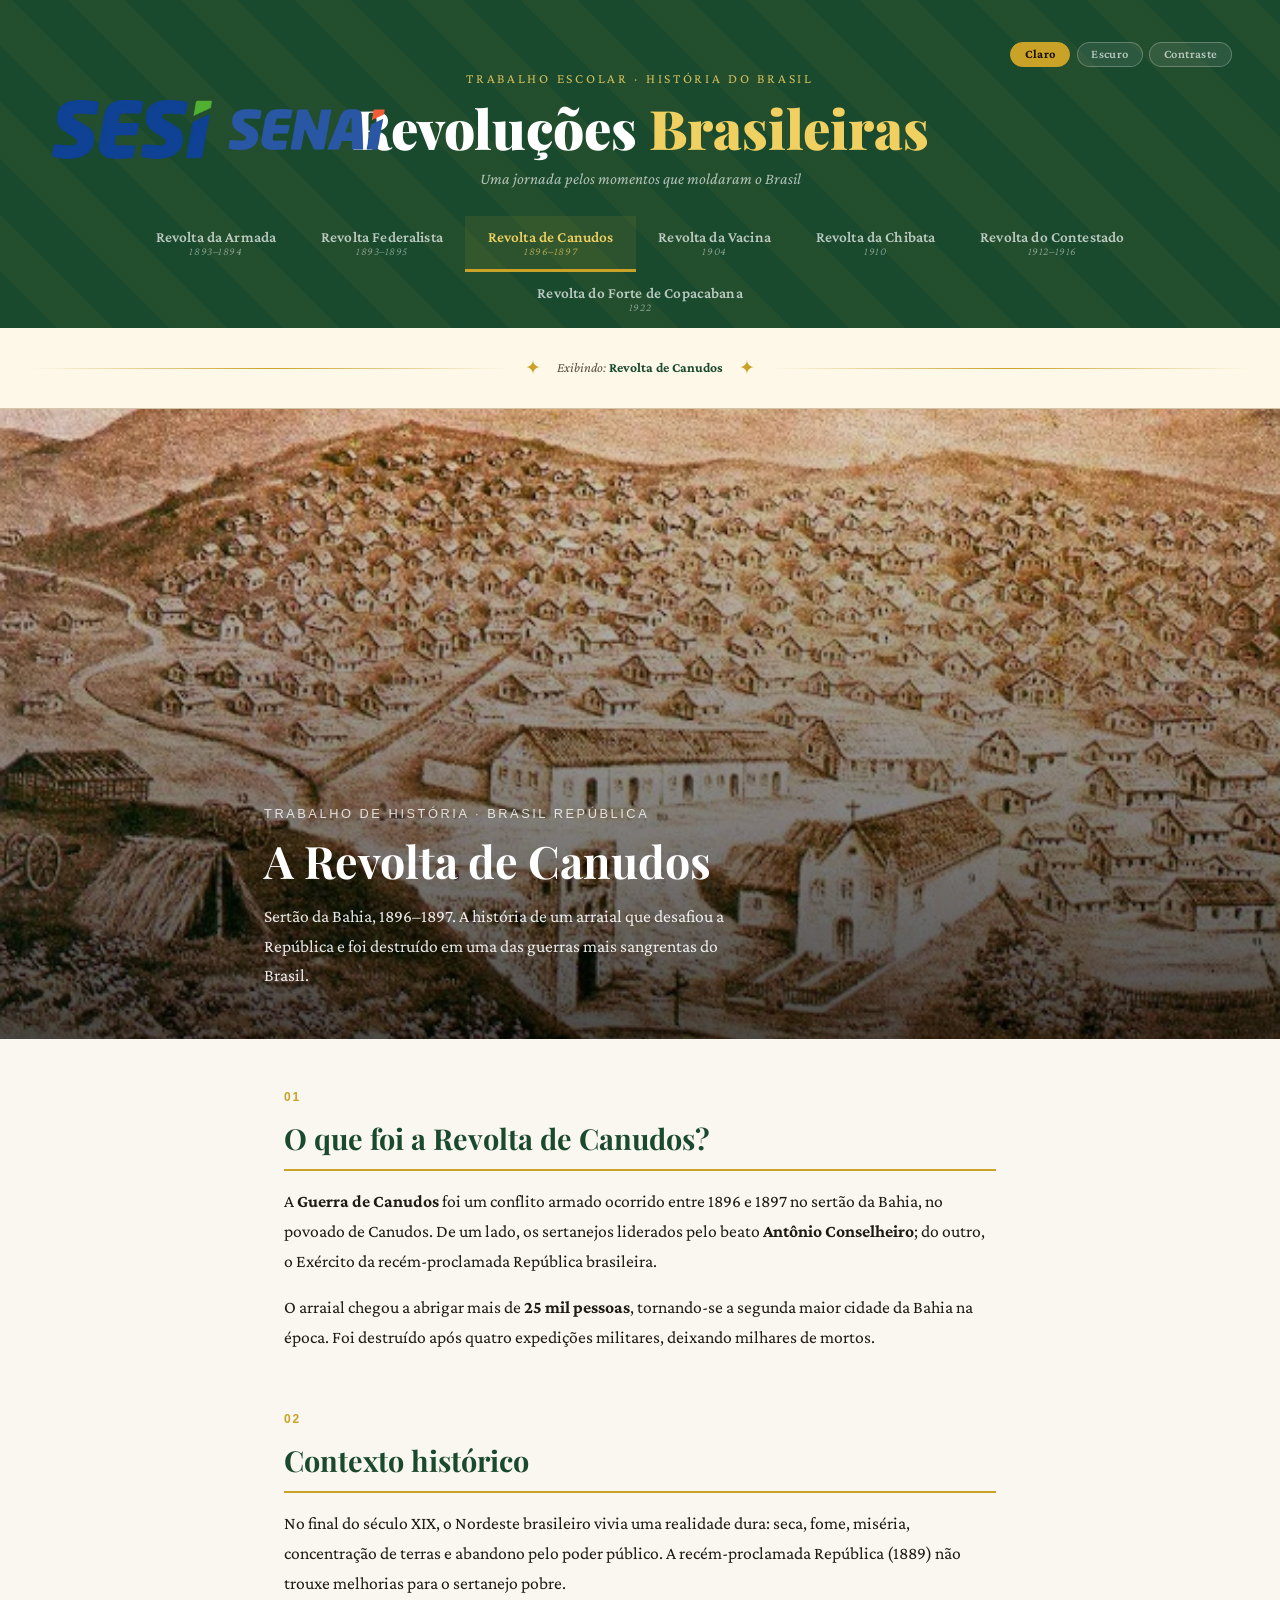
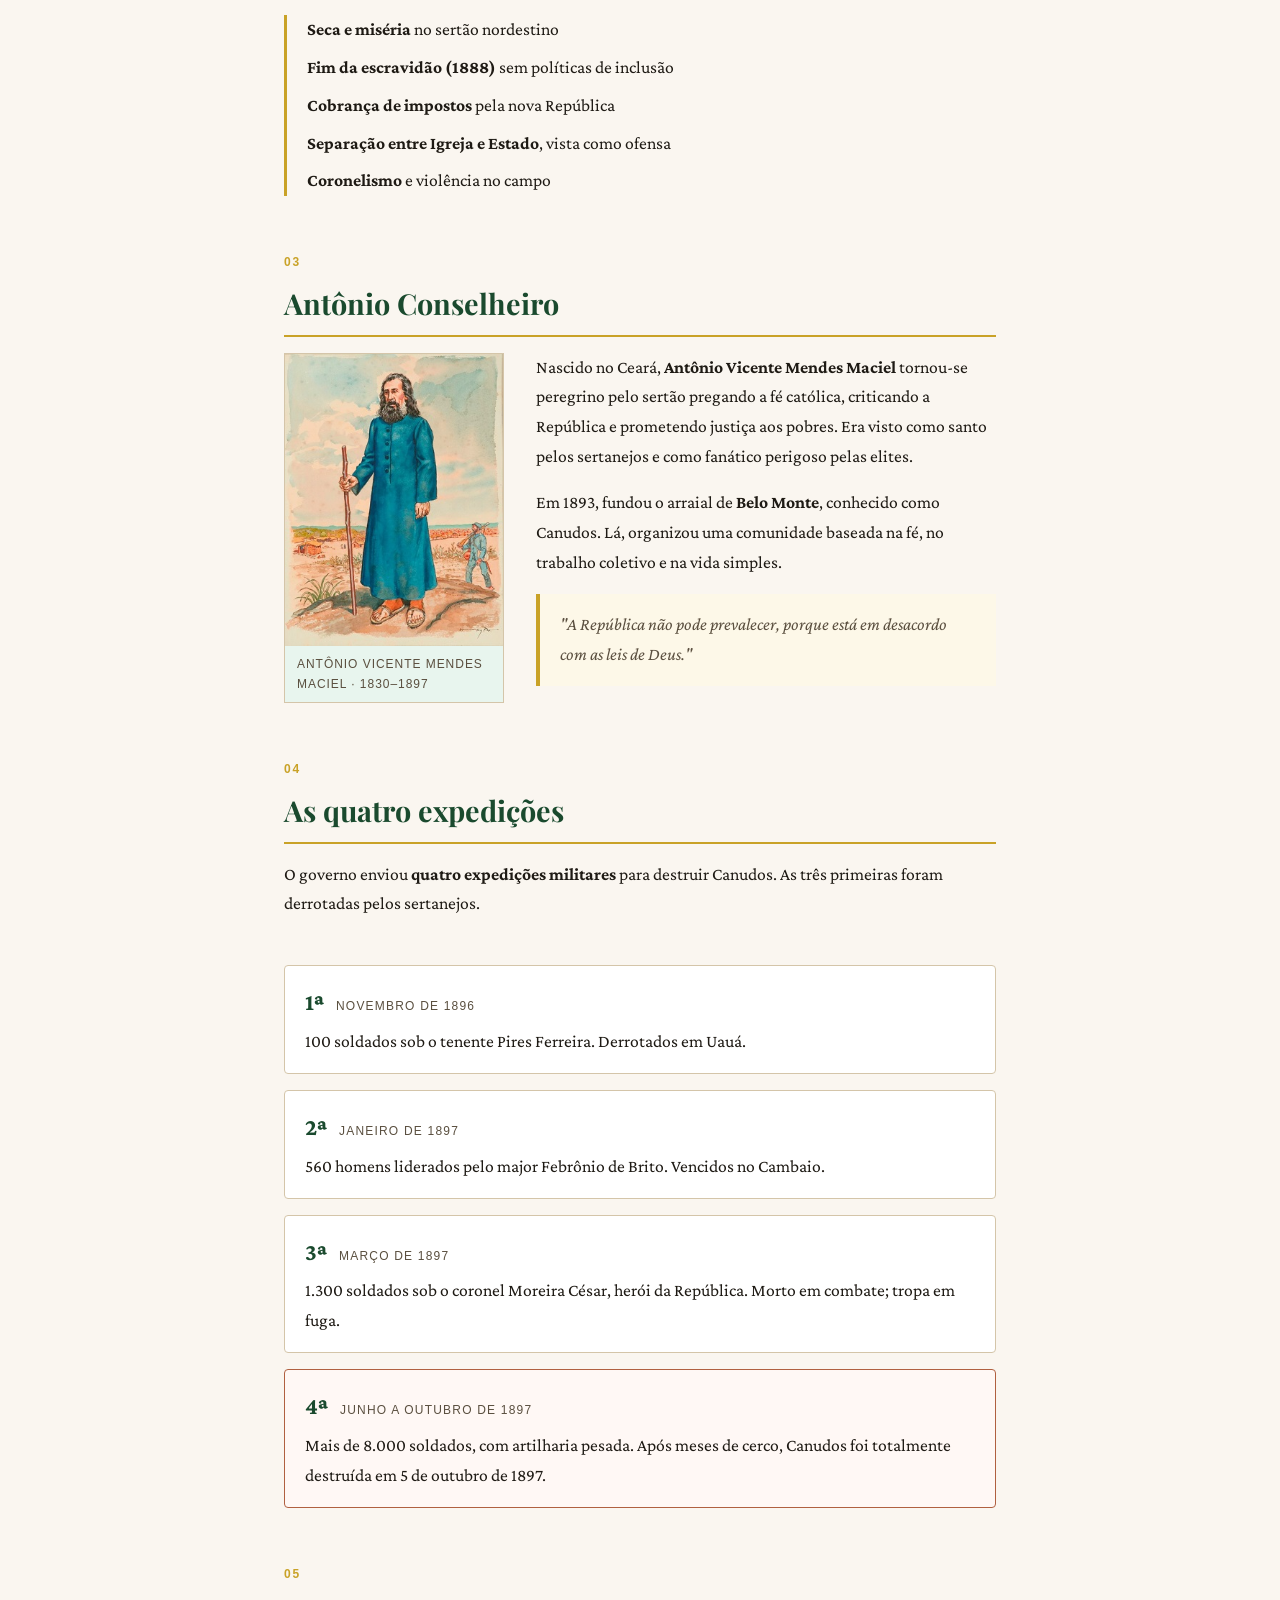
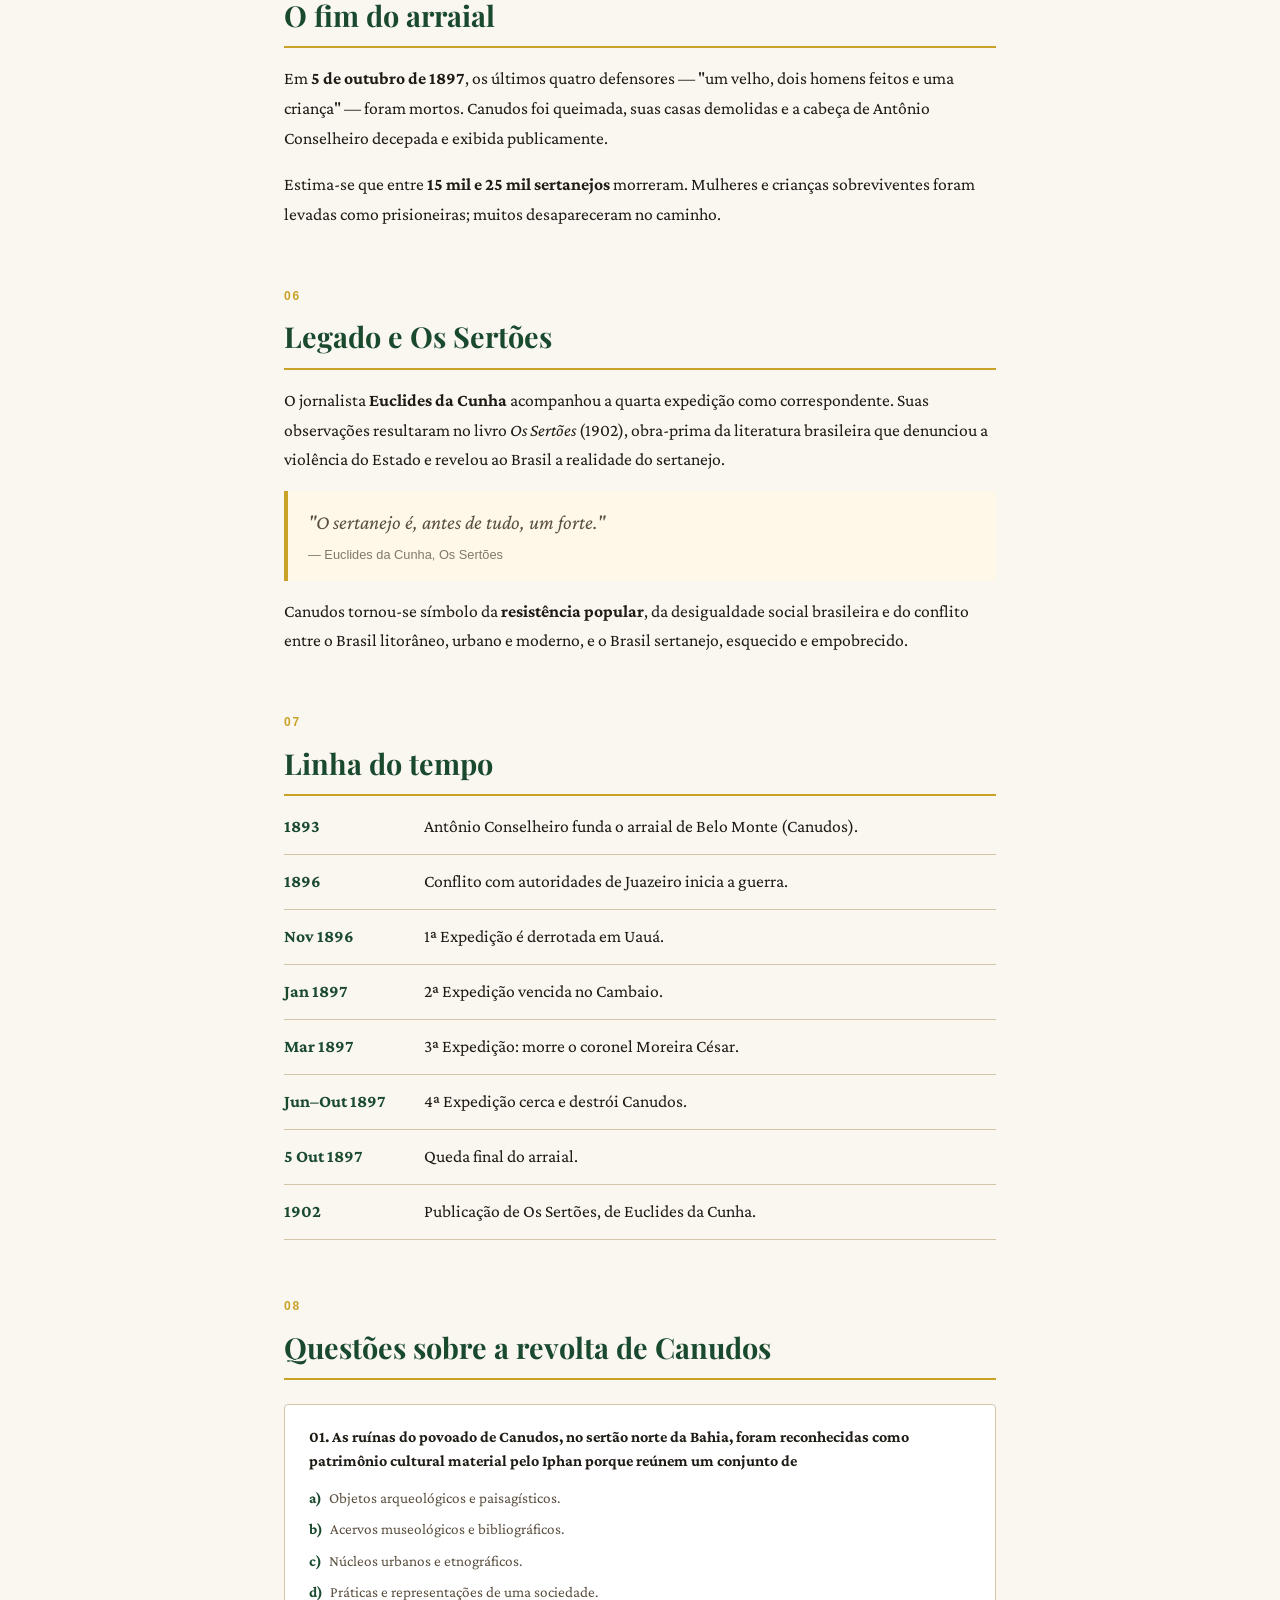
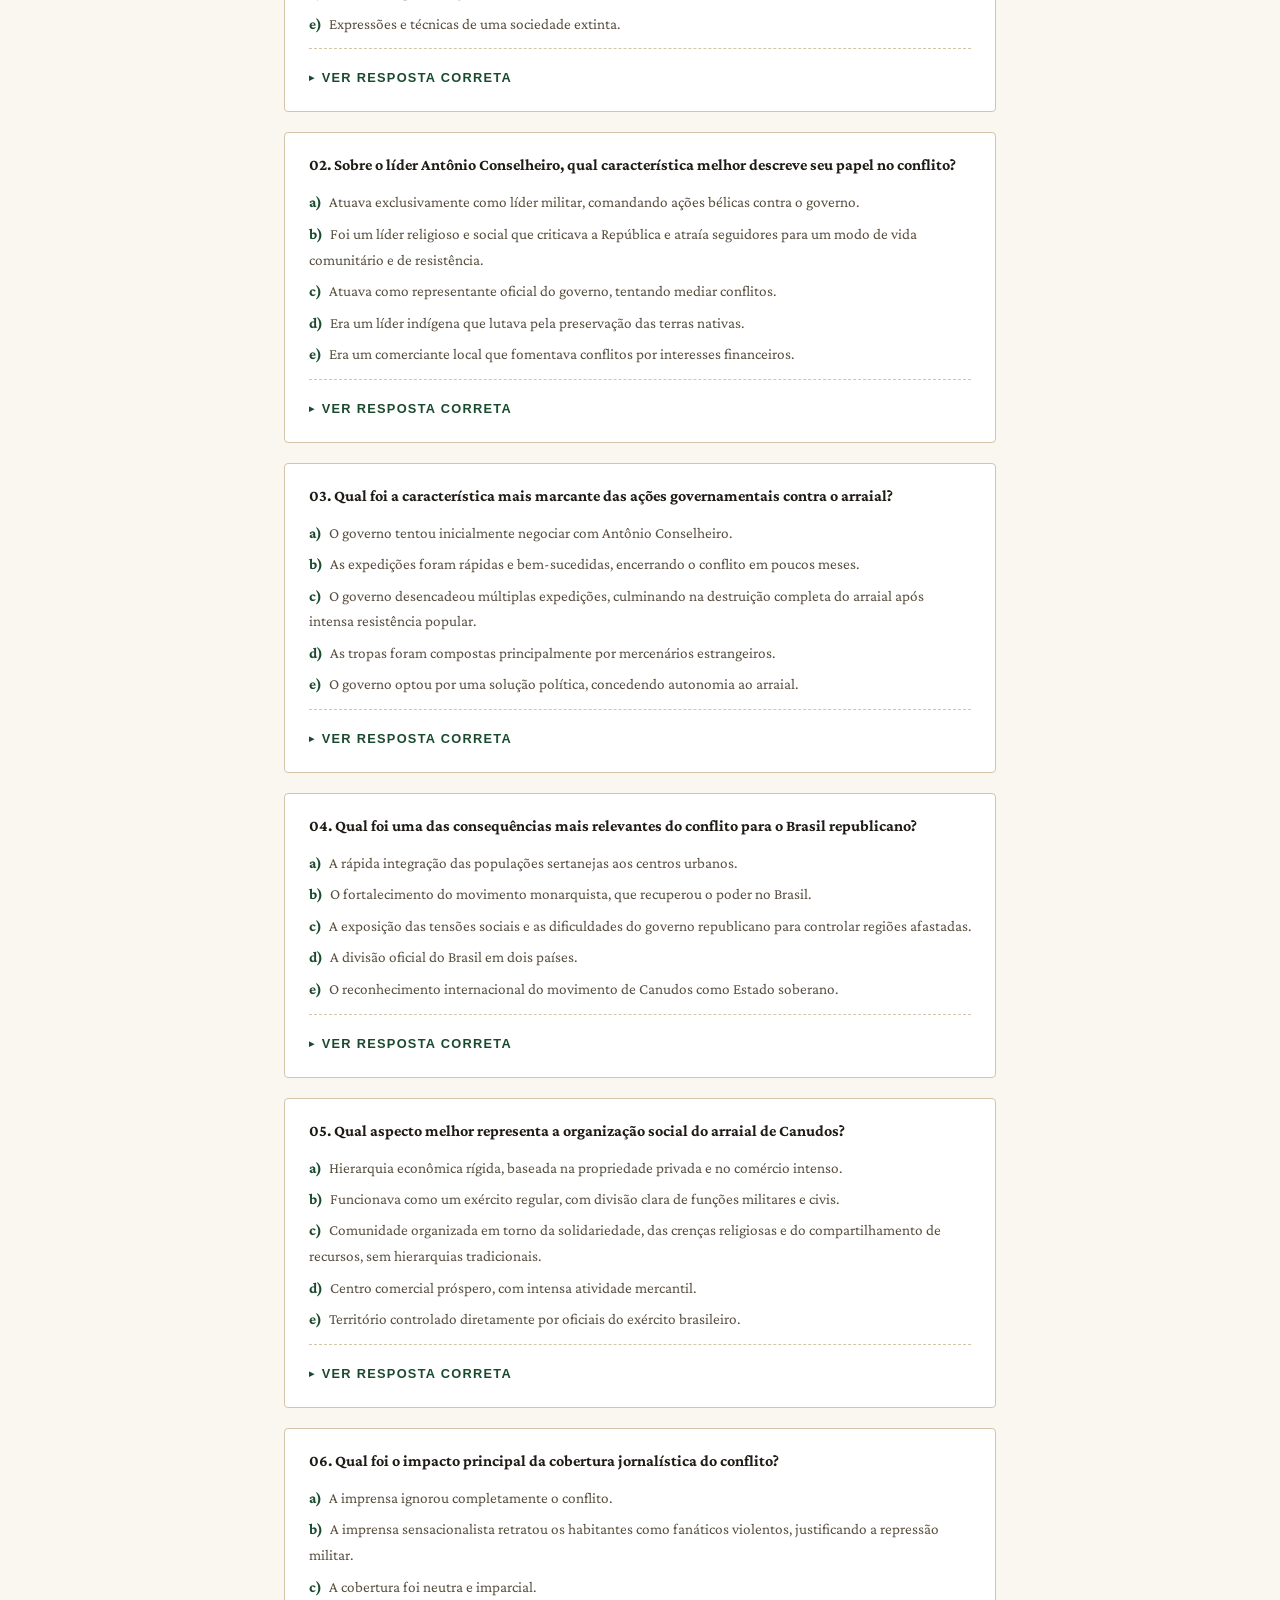
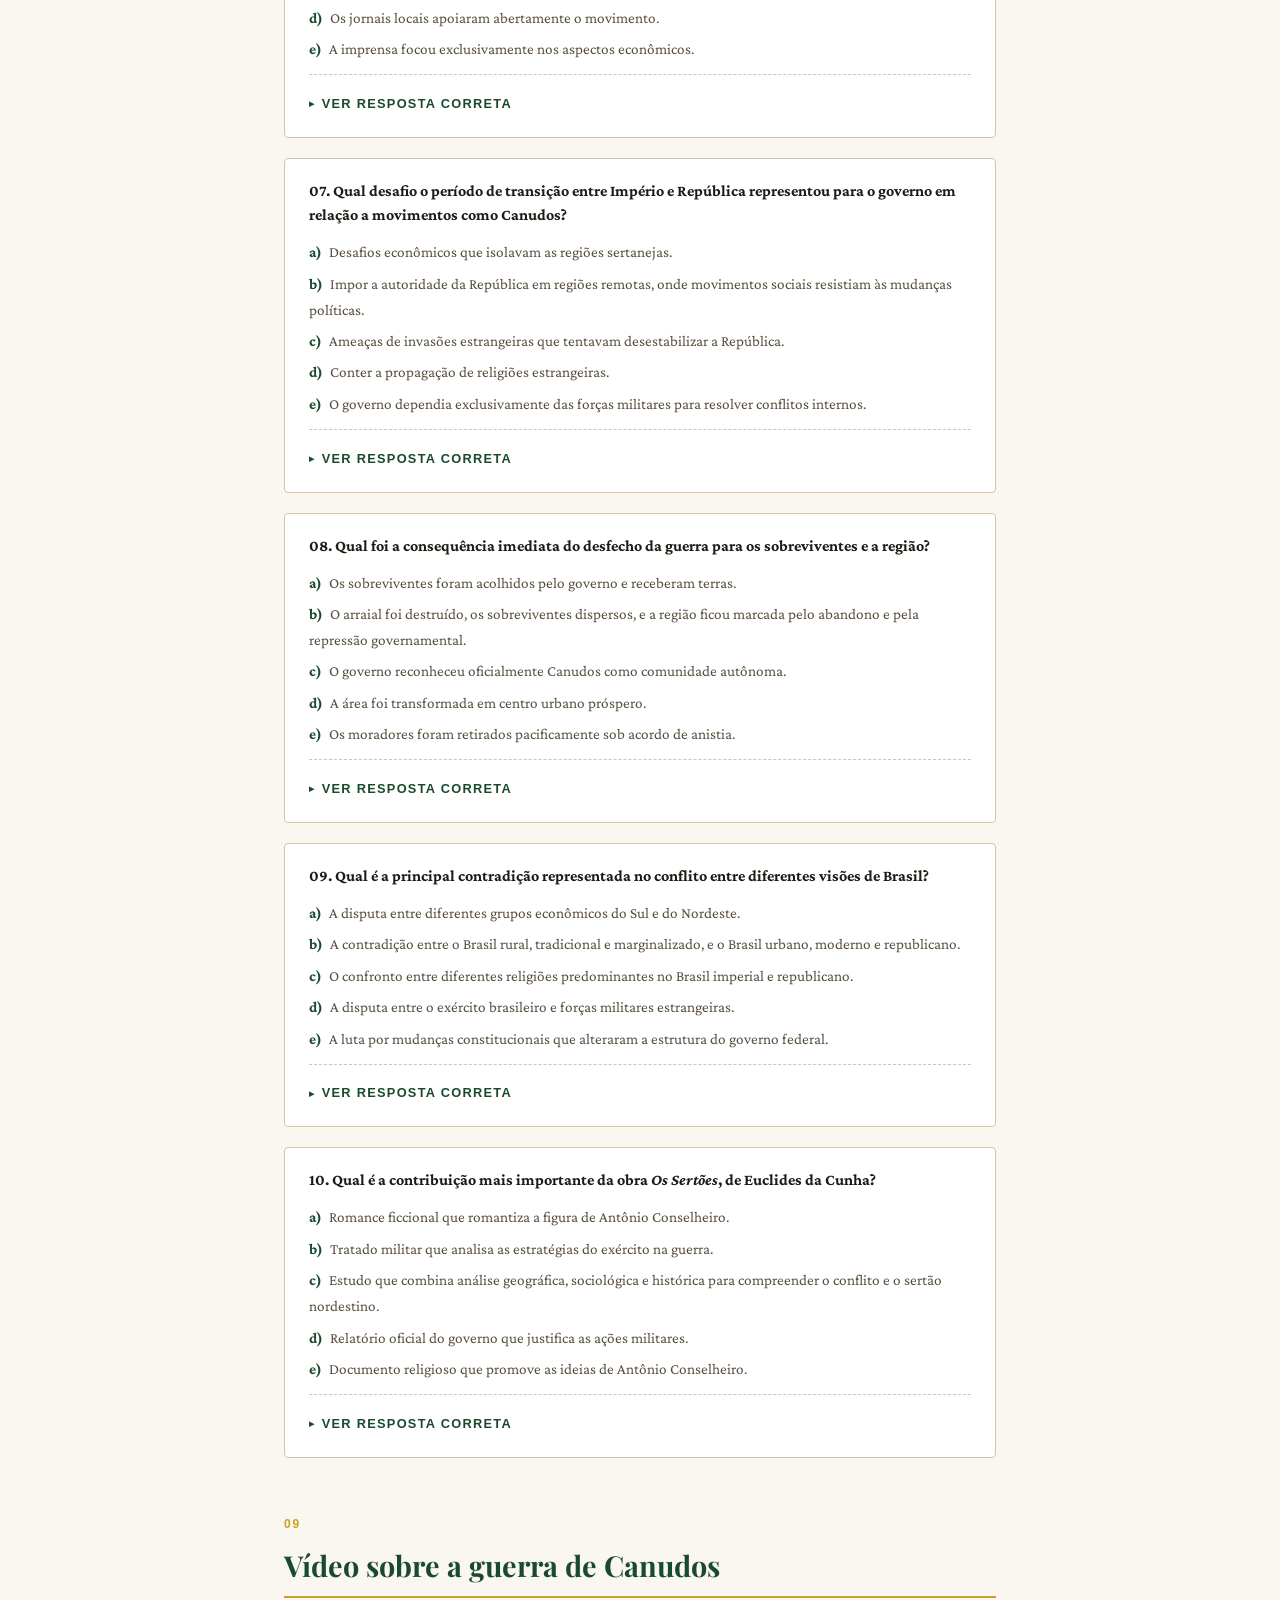
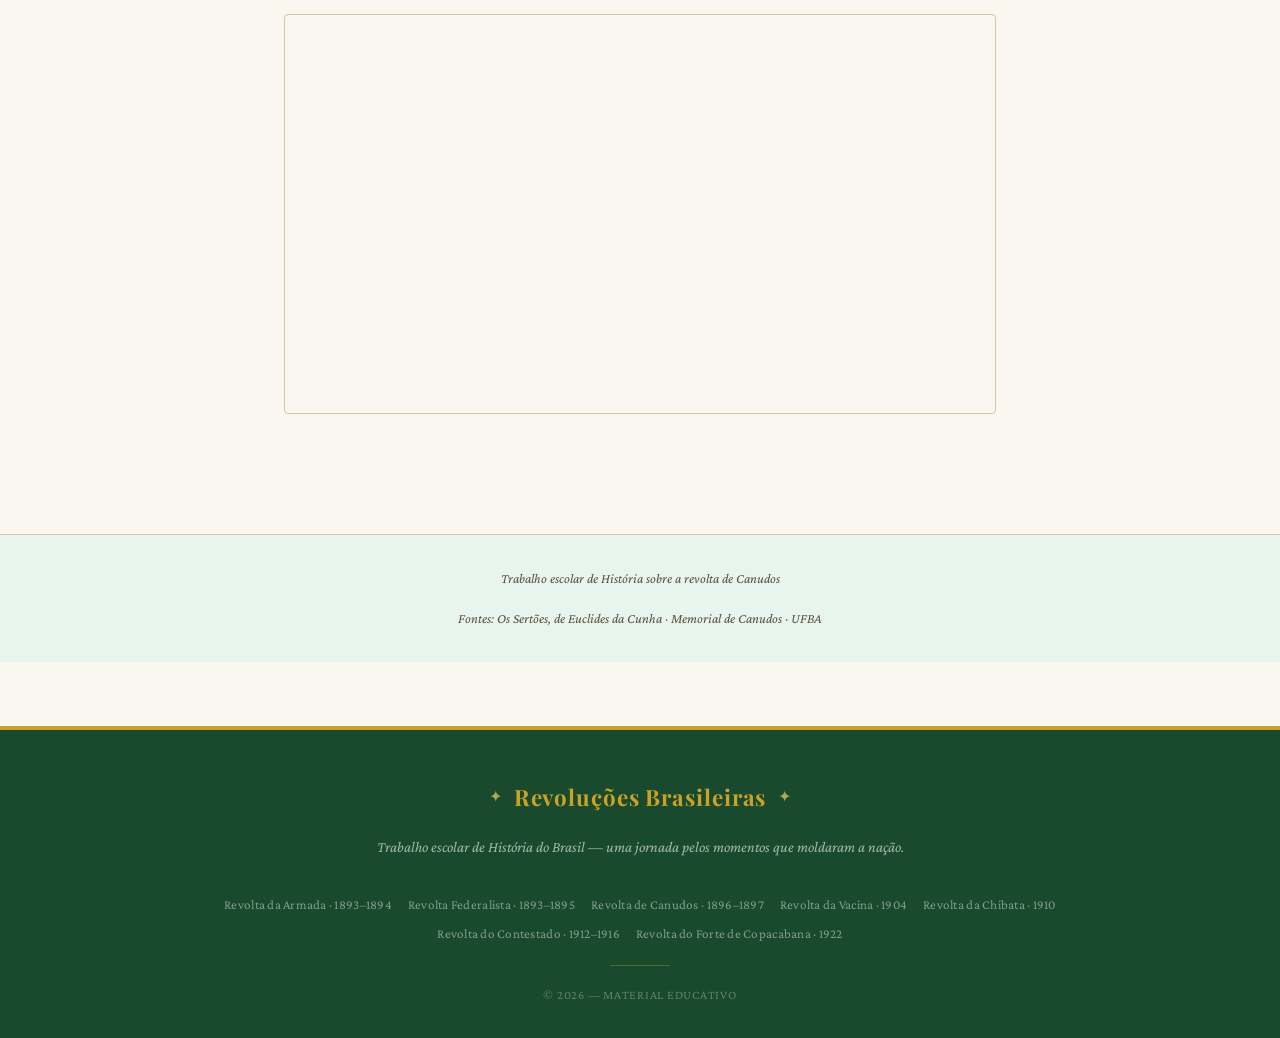
==== index_real.html @ 65ee49f2 "Add files via upload" ====
<!DOCTYPE html>
<html lang="pt-BR">
<head>
  <meta charset="UTF-8" />
  <meta name="viewport" content="width=device-width, initial-scale=1.0" />
  <title>Revoluções Brasileiras — Trabalho Escolar</title>
  <link rel="stylesheet" href="style_real.css">
  <link href="https://fonts.googleapis.com/css2?family=UnifrakturMaguntia&family=Playfair+Display:ital,wght@0,400;0,700;0,900;1,400&family=Libre+Baskerville:ital,wght@0,400;0,700;1,400&display=swap" rel="stylesheet">
  <link href="https://fonts.googleapis.com/css2?family=Bodoni+Moda:ital,opsz,wght@0,6..96,400..900;1,6..96,400..900&family=Cormorant+Garamond:ital,wght@0,300..700;1,300..700&family=GFS+Didot&family=Libre+Bodoni:ital,wght@0,400..700;1,400..700&family=Lora:ital,wght@0,400..700;1,400..700&display=swap" rel="stylesheet">
  <link href="https://fonts.googleapis.com/css2?family=Playfair+Display:wght@400;700;900&family=Crimson+Pro:ital,wght@0,300;0,400;0,600;1,400&display=swap" rel="stylesheet" />
  <script>
    (function() {
      const t = localStorage.getItem('tema') || 'claro';
      document.documentElement.setAttribute('data-tema', t);
    })();
  </script>
</head>
<body>

  <header>
    <div class="tema-toggle-bar">
      <button class="tema-btn" onclick="definirTema('claro')" title="Modo Claro">Claro</button>
      <button class="tema-btn" onclick="definirTema('escuro')" title="Modo Escuro">Escuro</button>
      <button class="tema-btn" onclick="definirTema('contraste')" title="Alto Contraste">Contraste</button>
    </div>

    <div class="header-top">
      <p class="header-eyebrow">Trabalho Escolar · História do Brasil</p>
      <h1 class="header-title">Revoluções <span>Brasileiras</span></h1>
      <p class="header-subtitle">Uma jornada pelos momentos que moldaram o Brasil</p>

      <div class="container-fotos-esquerda">
    <div class="moldura-foto">
        <img src="fotos/logo 2.jpg" alt="Descrição da Foto 1">
    </div>
    <div class="moldura-foto">
        <img src="fotos/images.png" alt="Descrição da Foto 2">
    </div>
    </div>
    </div>

    <nav>
      <button class="tab" onclick="selecionarAba(this, 'Revolta da Armada')">
        Revolta da Armada
        <span class="ano">1893–1894</span>
      </button>
      <button class="tab" onclick="selecionarAba(this, 'Revolta Federalista')">
        Revolta Federalista
        <span class="ano">1893–1895</span>
      </button>
      <button class="tab ativo" onclick="selecionarAba(this, 'Revolta de Canudos')">
        Revolta de Canudos
        <span class="ano">1896–1897</span>
      </button>
      <button class="tab" onclick="selecionarAba(this, 'Revolta da Vacina')">
        Revolta da Vacina
        <span class="ano">1904</span>
      </button>
      <button class="tab" onclick="selecionarAba(this, 'Revolta da Chibata')">
        Revolta da Chibata
        <span class="ano">1910</span>
      </button>
      <button class="tab" onclick="selecionarAba(this, 'Revolta do Contestado')">
        Revolta do Contestado
        <span class="ano">1912–1916</span>
      </button>
      <button class="tab" onclick="selecionarAba(this, 'Revolta do Forte de Copacabana')">
        Revolta do Forte de Copacabana
        <span class="ano">1922</span>
      </button>
    </nav>
  </header>

  <div class="divider">
    <div class="divider-line"></div>
    <span class="divider-icon">✦</span>
    <span class="breadcrumb">Exibindo: <strong id="aba-atual">Revolta de Canudos</strong></span>
    <span class="divider-icon">✦</span>
    <div class="divider-line"></div>
  </div>

  <!-- CONTEÚDO PRINCIPAL — ocupa toda a largura abaixo da barra -->
  <div id="conteudo-externo">

    <div class="Canudostotal">
    <!-- ABA: Revolta de Canudos -->
    <div class="aba-conteudo" data-aba="Revolta de Canudos">
      <section class="hero">
      <img class="hero__img" src="fotos/canudos-hero.jpg" alt="Ilustração do arraial de Canudos" />
      <div class="hero__overlay"></div>
      <div class="hero__content">
        <p class="hero__kicker">Trabalho de História · Brasil República</p>
        <h1 class="hero__title">A Revolta de Canudos</h1>
        <p class="hero__subtitle">Sertão da Bahia, 1896–1897. A história de um arraial que desafiou a República e foi destruído em uma das guerras mais sangrentas do Brasil.</p>
      </div>
    </section>

    <div class="conteudo-inner">

      <!-- 01 -->
      <section class="section">
        <span class="section__num">01</span>
        <h2>O que foi a Revolta de Canudos?</h2>
        <p>A <strong>Guerra de Canudos</strong> foi um conflito armado ocorrido entre 1896 e 1897 no sertão da Bahia, no povoado de Canudos. De um lado, os sertanejos liderados pelo beato <strong>Antônio Conselheiro</strong>; do outro, o Exército da recém-proclamada República brasileira.</p>
        <p>O arraial chegou a abrigar mais de <strong>25 mil pessoas</strong>, tornando-se a segunda maior cidade da Bahia na época. Foi destruído após quatro expedições militares, deixando milhares de mortos.</p>
      </section>

      <!-- 02 -->
      <section class="section">
        <span class="section__num">02</span>
        <h2>Contexto histórico</h2>
        <p>No final do século XIX, o Nordeste brasileiro vivia uma realidade dura: seca, fome, miséria, concentração de terras e abandono pelo poder público. A recém-proclamada República (1889) não trouxe melhorias para o sertanejo pobre.</p>
        <ul class="list-accent">
          <li><strong>Seca e miséria</strong> no sertão nordestino</li>
          <li><strong>Fim da escravidão (1888)</strong> sem políticas de inclusão</li>
          <li><strong>Cobrança de impostos</strong> pela nova República</li>
          <li><strong>Separação entre Igreja e Estado</strong>, vista como ofensa</li>
          <li><strong>Coronelismo</strong> e violência no campo</li>
        </ul>
      </section>

      <!-- 03 -->
      <section class="section">
        <span class="section__num">03</span>
        <h2>Antônio Conselheiro</h2>
        <div class="conselheiro">
          <figure class="conselheiro__figure">
            <img src="fotos/conselheiro.jpg" alt="Retrato de Antônio Conselheiro" loading="lazy" />
            <figcaption class="conselheiro__caption">Antônio Vicente Mendes Maciel · 1830–1897</figcaption>
          </figure>
          <div>
            <p>Nascido no Ceará, <strong>Antônio Vicente Mendes Maciel</strong> tornou-se peregrino pelo sertão pregando a fé católica, criticando a República e prometendo justiça aos pobres. Era visto como santo pelos sertanejos e como fanático perigoso pelas elites.</p>
            <p>Em 1893, fundou o arraial de <strong>Belo Monte</strong>, conhecido como Canudos. Lá, organizou uma comunidade baseada na fé, no trabalho coletivo e na vida simples.</p>
            <blockquote class="quote">"A República não pode prevalecer, porque está em desacordo com as leis de Deus."</blockquote>
          </div>
        </div>
      </section>

      <!-- 04 -->
      <section class="section">
        <span class="section__num">04</span>
        <h2>As quatro expedições</h2>
        <p>O governo enviou <strong>quatro expedições militares</strong> para destruir Canudos. As três primeiras foram derrotadas pelos sertanejos.</p>
        <br />
        <div class="expeditions">
          <div class="expedition">
            <div class="expedition__head">
              <span class="expedition__num">1ª</span>
              <span class="expedition__date">Novembro de 1896</span>
            </div>
            <p class="expedition__text">100 soldados sob o tenente Pires Ferreira. Derrotados em Uauá.</p>
          </div>
          <div class="expedition">
            <div class="expedition__head">
              <span class="expedition__num">2ª</span>
              <span class="expedition__date">Janeiro de 1897</span>
            </div>
            <p class="expedition__text">560 homens liderados pelo major Febrônio de Brito. Vencidos no Cambaio.</p>
          </div>
          <div class="expedition">
            <div class="expedition__head">
              <span class="expedition__num">3ª</span>
              <span class="expedition__date">Março de 1897</span>
            </div>
            <p class="expedition__text">1.300 soldados sob o coronel Moreira César, herói da República. Morto em combate; tropa em fuga.</p>
          </div>
          <div class="expedition expedition--final">
            <div class="expedition__head">
              <span class="expedition__num">4ª</span>
              <span class="expedition__date">Junho a Outubro de 1897</span>
            </div>
            <p class="expedition__text">Mais de 8.000 soldados, com artilharia pesada. Após meses de cerco, Canudos foi totalmente destruída em 5 de outubro de 1897.</p>
          </div>
        </div>
      </section>

      <!-- 05 -->
      <section class="section">
        <span class="section__num">05</span>
        <h2>O fim do arraial</h2>
        <p>Em <strong>5 de outubro de 1897</strong>, os últimos quatro defensores — "um velho, dois homens feitos e uma criança" — foram mortos. Canudos foi queimada, suas casas demolidas e a cabeça de Antônio Conselheiro decepada e exibida publicamente.</p>
        <p>Estima-se que entre <strong>15 mil e 25 mil sertanejos</strong> morreram. Mulheres e crianças sobreviventes foram levadas como prisioneiras; muitos desapareceram no caminho.</p>
      </section>

      <!-- 06 -->
      <section class="section">
        <span class="section__num">06</span>
        <h2>Legado e Os Sertões</h2>
        <p>O jornalista <strong>Euclides da Cunha</strong> acompanhou a quarta expedição como correspondente. Suas observações resultaram no livro <em>Os Sertões</em> (1902), obra-prima da literatura brasileira que denunciou a violência do Estado e revelou ao Brasil a realidade do sertanejo.</p>
        <blockquote class="quote quote--lg">
          "O sertanejo é, antes de tudo, um forte."
          <span class="quote__author">— Euclides da Cunha, Os Sertões</span>
        </blockquote>
        <p>Canudos tornou-se símbolo da <strong>resistência popular</strong>, da desigualdade social brasileira e do conflito entre o Brasil litorâneo, urbano e moderno, e o Brasil sertanejo, esquecido e empobrecido.</p>
      </section>

      <!-- 07 -->
      <section class="section">
        <span class="section__num">07</span>
        <h2>Linha do tempo</h2>
        <ol class="timeline">
          <li><span class="timeline__date">1893</span><span class="timeline__event">Antônio Conselheiro funda o arraial de Belo Monte (Canudos).</span></li>
          <li><span class="timeline__date">1896</span><span class="timeline__event">Conflito com autoridades de Juazeiro inicia a guerra.</span></li>
          <li><span class="timeline__date">Nov 1896</span><span class="timeline__event">1ª Expedição é derrotada em Uauá.</span></li>
          <li><span class="timeline__date">Jan 1897</span><span class="timeline__event">2ª Expedição vencida no Cambaio.</span></li>
          <li><span class="timeline__date">Mar 1897</span><span class="timeline__event">3ª Expedição: morre o coronel Moreira César.</span></li>
          <li><span class="timeline__date">Jun–Out 1897</span><span class="timeline__event">4ª Expedição cerca e destrói Canudos.</span></li>
          <li><span class="timeline__date">5 Out 1897</span><span class="timeline__event">Queda final do arraial.</span></li>
          <li><span class="timeline__date">1902</span><span class="timeline__event">Publicação de Os Sertões, de Euclides da Cunha.</span></li>
        </ol>
      </section>

      <!-- QUESTIONÁRIO -->
      <section class="section">
        <span class="section__num">08</span>
        <h2>Questões sobre a revolta de Canudos</h2>

        <ol class="quiz__list">
          <li class="quiz__item">
            <h3 class="quiz__q">01. As ruínas do povoado de Canudos, no sertão norte da Bahia, foram reconhecidas como patrimônio cultural material pelo Iphan porque reúnem um conjunto de</h3>
            <ul class="quiz__opts">
              <li><strong>a)</strong> Objetos arqueológicos e paisagísticos.</li>
              <li><strong>b)</strong> Acervos museológicos e bibliográficos.</li>
              <li><strong>c)</strong> Núcleos urbanos e etnográficos.</li>
              <li><strong>d)</strong> Práticas e representações de uma sociedade.</li>
              <li><strong>e)</strong> Expressões e técnicas de uma sociedade extinta.</li>
            </ul>
            <details class="quiz__answer"><summary>Ver resposta correta</summary>
              <p><strong>Letra A.</strong> Objetos arqueológicos e paisagísticos.</p>
            </details>
          </li>

          <li class="quiz__item">
            <h3 class="quiz__q">02. Sobre o líder Antônio Conselheiro, qual característica melhor descreve seu papel no conflito?</h3>
            <ul class="quiz__opts">
              <li><strong>a)</strong> Atuava exclusivamente como líder militar, comandando ações bélicas contra o governo.</li>
              <li><strong>b)</strong> Foi um líder religioso e social que criticava a República e atraía seguidores para um modo de vida comunitário e de resistência.</li>
              <li><strong>c)</strong> Atuava como representante oficial do governo, tentando mediar conflitos.</li>
              <li><strong>d)</strong> Era um líder indígena que lutava pela preservação das terras nativas.</li>
              <li><strong>e)</strong> Era um comerciante local que fomentava conflitos por interesses financeiros.</li>
            </ul>
            <details class="quiz__answer"><summary>Ver resposta correta</summary>
              <p><strong>Letra B.</strong> Antônio Conselheiro era considerado um líder religioso e social, reunindo milhares de seguidores pelo sertão do Nordeste.</p>
            </details>
          </li>

          <li class="quiz__item">
            <h3 class="quiz__q">03. Qual foi a característica mais marcante das ações governamentais contra o arraial?</h3>
            <ul class="quiz__opts">
              <li><strong>a)</strong> O governo tentou inicialmente negociar com Antônio Conselheiro.</li>
              <li><strong>b)</strong> As expedições foram rápidas e bem-sucedidas, encerrando o conflito em poucos meses.</li>
              <li><strong>c)</strong> O governo desencadeou múltiplas expedições, culminando na destruição completa do arraial após intensa resistência popular.</li>
              <li><strong>d)</strong> As tropas foram compostas principalmente por mercenários estrangeiros.</li>
              <li><strong>e)</strong> O governo optou por uma solução política, concedendo autonomia ao arraial.</li>
            </ul>
            <details class="quiz__answer"><summary>Ver resposta correta</summary>
              <p><strong>Letra C.</strong> O governo realizou várias expedições militares; nas primeiras foi derrotado e, na última, reagiu de forma extremamente violenta, destruindo Canudos.</p>
            </details>
          </li>

          <li class="quiz__item">
            <h3 class="quiz__q">04. Qual foi uma das consequências mais relevantes do conflito para o Brasil republicano?</h3>
            <ul class="quiz__opts">
              <li><strong>a)</strong> A rápida integração das populações sertanejas aos centros urbanos.</li>
              <li><strong>b)</strong> O fortalecimento do movimento monarquista, que recuperou o poder no Brasil.</li>
              <li><strong>c)</strong> A exposição das tensões sociais e as dificuldades do governo republicano para controlar regiões afastadas.</li>
              <li><strong>d)</strong> A divisão oficial do Brasil em dois países.</li>
              <li><strong>e)</strong> O reconhecimento internacional do movimento de Canudos como Estado soberano.</li>
            </ul>
            <details class="quiz__answer"><summary>Ver resposta correta</summary>
              <p><strong>Letra C.</strong> A Guerra de Canudos tornou-se símbolo do problema do governo republicano em controlar áreas remotas e da forma como reagia a movimentos sociais.</p>
            </details>
          </li>

          <li class="quiz__item">
            <h3 class="quiz__q">05. Qual aspecto melhor representa a organização social do arraial de Canudos?</h3>
            <ul class="quiz__opts">
              <li><strong>a)</strong> Hierarquia econômica rígida, baseada na propriedade privada e no comércio intenso.</li>
              <li><strong>b)</strong> Funcionava como um exército regular, com divisão clara de funções militares e civis.</li>
              <li><strong>c)</strong> Comunidade organizada em torno da solidariedade, das crenças religiosas e do compartilhamento de recursos, sem hierarquias tradicionais.</li>
              <li><strong>d)</strong> Centro comercial próspero, com intensa atividade mercantil.</li>
              <li><strong>e)</strong> Território controlado diretamente por oficiais do exército brasileiro.</li>
            </ul>
            <details class="quiz__answer"><summary>Ver resposta correta</summary>
              <p><strong>Letra C.</strong> Canudos apresentava um modo de vida baseado em compartilhamento e respeito — algo oposto ao governo republicano.</p>
            </details>
          </li>

          <li class="quiz__item">
            <h3 class="quiz__q">06. Qual foi o impacto principal da cobertura jornalística do conflito?</h3>
            <ul class="quiz__opts">
              <li><strong>a)</strong> A imprensa ignorou completamente o conflito.</li>
              <li><strong>b)</strong> A imprensa sensacionalista retratou os habitantes como fanáticos violentos, justificando a repressão militar.</li>
              <li><strong>c)</strong> A cobertura foi neutra e imparcial.</li>
              <li><strong>d)</strong> Os jornais locais apoiaram abertamente o movimento.</li>
              <li><strong>e)</strong> A imprensa focou exclusivamente nos aspectos econômicos.</li>
            </ul>
            <details class="quiz__answer"><summary>Ver resposta correta</summary>
              <p><strong>Letra B.</strong> A imprensa relatou o conflito de forma distorcida, retratando a comunidade como fanática. Isso legitimou as ações militares do governo.</p>
            </details>
          </li>

          <li class="quiz__item">
            <h3 class="quiz__q">07. Qual desafio o período de transição entre Império e República representou para o governo em relação a movimentos como Canudos?</h3>
            <ul class="quiz__opts">
              <li><strong>a)</strong> Desafios econômicos que isolavam as regiões sertanejas.</li>
              <li><strong>b)</strong> Impor a autoridade da República em regiões remotas, onde movimentos sociais resistiam às mudanças políticas.</li>
              <li><strong>c)</strong> Ameaças de invasões estrangeiras que tentavam desestabilizar a República.</li>
              <li><strong>d)</strong> Conter a propagação de religiões estrangeiras.</li>
              <li><strong>e)</strong> O governo dependia exclusivamente das forças militares para resolver conflitos internos.</li>
            </ul>
            <details class="quiz__answer"><summary>Ver resposta correta</summary>
              <p><strong>Letra B.</strong> Canudos é exemplo de movimento social diante do qual o governo enfrentava o desafio de impor sua autoridade em regiões remotas.</p>
            </details>
          </li>

          <li class="quiz__item">
            <h3 class="quiz__q">08. Qual foi a consequência imediata do desfecho da guerra para os sobreviventes e a região?</h3>
            <ul class="quiz__opts">
              <li><strong>a)</strong> Os sobreviventes foram acolhidos pelo governo e receberam terras.</li>
              <li><strong>b)</strong> O arraial foi destruído, os sobreviventes dispersos, e a região ficou marcada pelo abandono e pela repressão governamental.</li>
              <li><strong>c)</strong> O governo reconheceu oficialmente Canudos como comunidade autônoma.</li>
              <li><strong>d)</strong> A área foi transformada em centro urbano próspero.</li>
              <li><strong>e)</strong> Os moradores foram retirados pacificamente sob acordo de anistia.</li>
            </ul>
            <details class="quiz__answer"><summary>Ver resposta correta</summary>
              <p><strong>Letra B.</strong> Os poucos sobreviventes foram tratados como prisioneiros de guerra. A região ficou devastada, abandonada e reprimida.</p>
            </details>
          </li>

          <li class="quiz__item">
            <h3 class="quiz__q">09. Qual é a principal contradição representada no conflito entre diferentes visões de Brasil?</h3>
            <ul class="quiz__opts">
              <li><strong>a)</strong> A disputa entre diferentes grupos econômicos do Sul e do Nordeste.</li>
              <li><strong>b)</strong> A contradição entre o Brasil rural, tradicional e marginalizado, e o Brasil urbano, moderno e republicano.</li>
              <li><strong>c)</strong> O confronto entre diferentes religiões predominantes no Brasil imperial e republicano.</li>
              <li><strong>d)</strong> A disputa entre o exército brasileiro e forças militares estrangeiras.</li>
              <li><strong>e)</strong> A luta por mudanças constitucionais que alteraram a estrutura do governo federal.</li>
            </ul>
            <details class="quiz__answer"><summary>Ver resposta correta</summary>
              <p><strong>Letra B.</strong> A Guerra de Canudos simboliza o choque entre um Brasil rural e marginalizado e um Brasil urbano e moderno — evidenciando tensões sociais profundas desse período.</p>
            </details>
          </li>

          <li class="quiz__item">
            <h3 class="quiz__q">10. Qual é a contribuição mais importante da obra <em>Os Sertões</em>, de Euclides da Cunha?</h3>
            <ul class="quiz__opts">
              <li><strong>a)</strong> Romance ficcional que romantiza a figura de Antônio Conselheiro.</li>
              <li><strong>b)</strong> Tratado militar que analisa as estratégias do exército na guerra.</li>
              <li><strong>c)</strong> Estudo que combina análise geográfica, sociológica e histórica para compreender o conflito e o sertão nordestino.</li>
              <li><strong>d)</strong> Relatório oficial do governo que justifica as ações militares.</li>
              <li><strong>e)</strong> Documento religioso que promove as ideias de Antônio Conselheiro.</li>
            </ul>
            <details class="quiz__answer"><summary>Ver resposta correta</summary>
              <p><strong>Letra C.</strong> <em>Os Sertões</em> combina análise geográfica, sociológica e histórica. Não é romance — retrata os fatos com rigor científico e narrativo.</p>
            </details>
          </li>
        </ol>
      </section>

      <!-- VÍDEO -->
      <section class="section">
        <span class="section__num">09</span>
        <h2>Vídeo sobre a guerra de Canudos</h2>
        <div class="video">
          <iframe
            src="https://www.youtube.com/embed/cGf8mjff6ss"
            title="A Guerra de Canudos"
            allow="accelerometer; autoplay; clipboard-write; encrypted-media; gyroscope; picture-in-picture; web-share"
            allowfullscreen
            loading="lazy"
          ></iframe>
        </div>
      </section>

    </div><!-- /.conteudo-inner -->

    <footer class="footer">
      <div class="footer__inner">
        <p>Trabalho escolar de História sobre a revolta de Canudos</p>
        <p>Fontes: <em>Os Sertões</em>, de Euclides da Cunha · Memorial de Canudos · UFBA</p>
      </div>
    </footer>

    </div><!-- /.aba-conteudo Revolta de Canudos -->

    </div>

    <div class="Copacabanatotal">
    <!-- ABA: Revolta do Forte de Copacabana -->
    <div class="aba-conteudo" data-aba="Revolta do Forte de Copacabana" style="display:none">
      <style>
/* Garantir que o wrapper não vaze estilos */
.forte-nova-aba { all: unset; display: block; box-sizing: border-box; font-family: "Georgia", "Times New Roman", Times, serif; }
      </style>
      <div class="forte-nova-aba">


    <header class="hero">
        <div class="eyebrow">5 de julho de 1922</div>
        <h1>A Revolta do Forte<br>de Copacabana</h1>
        <div class="date">— Os 18 do Forte —</div>
    </header>

    <nav class="main-nav">
        <ul>
            <li><a href="#resumo">Resumo</a></li>
            <li><a href="#questoes">Questões</a></li>
        </ul>
    </nav>

    <main>

        <section id="resumo" class="resumo">
            <h2>Revolta – Forte de Copacabana</h2>

            <!-- MOTIVOS -->
            <h3 class="secao-titulo">Principais motivos da revolta</h3>

            <div class="resumo-bloco">
                <h3>Insatisfação com a República Oligárquica</h3>
                <div class="col-content">
                    <p>
                        Na chamada "República do Café com Leite", o poder político era dominado principalmente pelas
                        oligarquias de São Paulo e Minas Gerais. Muitos jovens oficiais do Exército acreditavam que
                        havia:
                    </p>
                    <ul>
                        <li>Fraudes eleitorais;</li>
                        <li>Corrupção;</li>
                        <li>Favorecimento das elites agrárias;</li>
                        <li>Pouca participação popular na política.</li>
                    </ul>
                    <p>Os tenentes defendiam reformas como:</p>
                    <ul>
                        <li>Voto secreto;</li>
                        <li>Moralização política;</li>
                        <li>Fortalecimento do governo federal;</li>
                        <li>Maior papel do Exército na vida nacional.</li>
                    </ul>
                </div>
            </div>

            <div class="resumo-bloco">
                <h3>Descontentamento dos militares</h3>
                <div class="col-content">
                    <p>Os oficiais de baixa e média patente ("tenentes") sentiam-se desvalorizados pelo governo. Entre
                        as principais reclamações estavam:</p>
                    <ul>
                        <li>Baixos salários;</li>
                        <li>Falta de prestígio;</li>
                        <li>Interferência política nas Forças Armadas;</li>
                        <li>Punições consideradas injustas.</li>
                    </ul>
                </div>
            </div>

            <div class="resumo-bloco">
                <h3>Eleição de Artur Bernardes</h3>
                <div class="col-content">
                    <p>
                        A vitória de Artur Bernardes aumentou a tensão. Parte dos militares era contra sua eleição,
                        acusando-o de representar as oligarquias tradicionais.
                    </p>
                </div>
            </div>

            <!-- ESTOPIM — texto em colunas, imagem abaixo grande -->
            <div class="resumo-bloco">
                <h3>O estopim da revolta</h3>
                <div class="estopim-layout">
                    <div class="estopim-texto">
                        <div class="col-content">
                            <p>
                                O principal estopim foi a divulgação das chamadas <strong>"cartas falsas"</strong>
                                atribuídas a
                                Artur Bernardes. Nessas cartas, publicadas na imprensa, Bernardes teria insultado o
                                Exército e
                                chamado os militares de desordeiros. Embora depois tenham sido consideradas falsas, elas
                                causaram enorme revolta entre os oficiais.
                            </p>
                            <p>Outro fator decisivo foi:</p>
                            <ul>
                                <li>O fechamento do Clube Militar pelo governo;</li>
                                <li>A prisão do marechal Hermes da Fonseca, que apoiava os militares descontentes.</li>
                            </ul>
                            <p>
                                Essas medidas foram vistas como ataques diretos ao Exército e aceleraram a conspiração.
                            </p>
                        </div>
                    </div>
                    <div class="estopim-imagem">
                        <img src="fotos/texto.png" alt="O estopim da revolta"
                            onerror="this.style.display='none'; this.nextElementSibling.style.display='flex'">
                        <div class="estopim-placeholder">Imagem</div>
                    </div>
                </div>
            </div>

            <h3 class="secao-titulo">Principais Personagens da Revolta</h3>

            <div class="personagem-card">
                <div class="personagem-foto">
                    <img src="fotos/antonio.png" alt="Antônio de Siqueira Campos"
                        onerror="this.style.display='none'; this.nextElementSibling.style.display='flex'">
                    <div class="personagem-foto-placeholder" style="display:none;">Foto<br>Siqueira Campos</div>
                </div>
                <div class="personagem-info">
                    <strong>Antônio de Siqueira Campos</strong>
                    Um dos líderes mais importantes da revolta. Foi um dos poucos sobreviventes da marcha final dos "18
                    do Forte".
                </div>
            </div>

            <div class="personagem-card">
                <div class="personagem-foto">
                    <img src="fotos/hermes-fonseca.png" alt="Hermes da Fonseca"
                        onerror="this.style.display='none'; this.nextElementSibling.style.display='flex'">
                    <div class="personagem-foto-placeholder" style="display:none;">Foto<br>Hermes da Fonseca</div>
                </div>
                <div class="personagem-info">
                    <strong>Hermes da Fonseca</strong>
                    Embora não tenha participado diretamente do combate, sua prisão pelo governo ajudou a desencadear a
                    revolta. Ele era uma referência para os militares rebeldes.
                </div>
            </div>

            <div class="personagem-card">
                <div class="personagem-foto">
                    <img src="fotos/euclides.png" alt="Euclides Hermes da Fonseca"
                        onerror="this.style.display='none'; this.nextElementSibling.style.display='flex'">
                    <div class="personagem-foto-placeholder" style="display:none;">Foto<br>Euclides Hermes</div>
                </div>
                <div class="personagem-info">
                    <strong>Euclides Hermes da Fonseca</strong>
                    Comandante do Forte de Copacabana durante o levante e filho do marechal Hermes da Fonseca. Liderou o
                    início da revolta.
                </div>
            </div>

            <!-- FINAL -->
            <h3 class="secao-titulo">Final da revolta</h3>

            <div class="resumo-bloco">
                <div class="col-content">
                    <p>
                        O final da Revolta dos 18 do Forte de Copacabana foi dramático e acabou se tornando um símbolo
                        de
                        resistência militar no Brasil. Depois que o governo cercou o Forte de Copacabana com tropas do
                        Exército, navios de guerra e artilharia, os revoltosos perceberam que não conseguiriam vencer —
                        muitos desistiram ou deixaram o forte ao longo do dia.
                    </p>
                    <p>
                        No fim, apenas <strong>18 homens</strong> decidiram continuar lutando — 17 militares e 1 civil,
                        <strong>Otávio Correia</strong>. Eles rasgaram a bandeira nacional em pequenos pedaços e
                        distribuíram entre si como símbolo de compromisso até a morte. Depois, marcharam pela Avenida
                        Atlântica, em Copacabana, enfrentando centenas de soldados legalistas.
                    </p>
                    <p>
                        Os principais sobreviventes foram <strong>Siqueira Campos</strong> e <strong>Eduardo
                            Gomes</strong>;
                        quase todos os demais morreram no tiroteio perto da atual altura da Rua Barroso.
                    </p>
                    <p>
                        A marcha dos revoltosos virou um dos episódios mais famosos do movimento tenentista porque
                        representava a ideia de luta contra a corrupção eleitoral e o domínio político das oligarquias
                        da
                        República Velha.
                    </p>
                </div>
            </div>
        </section>

        <section id="incidencia">
            <h2 class="titulo-incidencia">Vídeo sobre a revolta dos 18</h2>
            <div class="espaco-video">
                <div style="left: 0; width: 100%; height: 0; position: relative; padding-bottom: 56.25%;"><iframe
                        src="https://drive.google.com/file/d/1IjQBf9rPVOeWn5IZ7NWWKNTjZOjV5oLR/preview"
                        style="top: 0; left: 0; width: 100%; height: 100%; position: absolute; border: 0;"
                        allowfullscreen scrolling="no" allow="encrypted-media *;"></iframe></div>
            </div>
        </section>

        <section class="incidencia">
            <h2 class="titulo-incidencia">Incidência das Questões no ENEM</h2>
            <p class="subtitulo-incidencia">
                Veja, na imagem abaixo, a frequência com que o tema da Revolta do Forte de Copacabana e do
                Tenentismo aparece nas provas do ENEM.
            </p>
            <div class="imagens-incidencia">
                <div class="espaco-imagem">
                    <img src="fotos/image.png" alt="grafico">
                </div>
                <div class="espaco-imagem">
                    <img src="fotos/image2.png" alt="grafico">
                </div>
            </div>
        </section>

        <section id="questoes">
            <h2>Questões de vestibular sobre a Revolta</h2>

            <div class="questao">
                <span class="tag">ENEM Digital 2020</span>
                <p class="enunciado">
                    (ENEM) O tenentismo veio preencher um espaço: o vazio deixado pela falta de lideranças civis aptas a
                    conduzirem o processo revolucionário brasileiro que começava a sacudir as já caducas instituições
                    políticas da República Velha. Os "tenentes" substituíram os inexistentes partidos políticos de
                    oposição aos governos de Epitácio Pessoa e de Artur Bernardes.<br><br>
                    PRESTES, A. L. Uma epopeia brasileira: a Coluna Prestes. São Paulo: Moderna, 1995
                    (adaptado).<br><br>
                    Um dos objetivos do movimento político abordado no texto era
                </p>
                <ul class="questao-opcoes">
                    <li>a) unificar as Forças Armadas pelo comando do Exército nacional.</li>
                    <li>b) combater a corrupção eleitoral perpetrada pelas oligarquias regionais.</li>
                    <li>c) restaurar a segurança das fronteiras negligenciadas pelo governo central.</li>
                    <li>d) organizar as frentes camponesas envolvidas na luta pela reforma agrária.</li>
                    <li>e) pacificar os movimentos operários radicalizados pelo anarco-sindicalismo.</li>
                </ul>
                <div class="gabarito">
                    <p><b>Gabarito: B</b></p>
                    <p>A alternativa está correta porque, ao pintar a Primeira República (iniciada em 1889) como um
                        período de exclusão, militarismo e subserviência a interesses estrangeiros, o grupo que chegou
                        ao poder em 1930 (liderado por Getúlio Vargas) buscava se apresentar como o "verdadeiro"
                        fundador do Brasil moderno e, assim, legitimar sua própria tomada de poder.</p>
                    <p>a) Incorreta: o tenentismo não tinha como foco reorganizar militarmente as Forças Armadas, mas
                        sim intervir na política e combater problemas do sistema político.</p>
                    <p>c) Incorreta: não era um movimento voltado à defesa territorial ou questões de fronteira, e sim a
                        reformas políticas internas.</p>
                    <p>d) Incorreta: o tenentismo não tinha base camponesa nem defendia diretamente reforma agrária;
                        isso é mais associado a movimentos posteriores.</p>
                    <p>e) Incorreta: os tenentes não atuavam como mediadores de conflitos operários nem tinham esse foco
                        específico.</p>
                </div>
            </div>

            <div class="questao">
                <span class="tag">ENEM 2011</span>
                <p class="enunciado">
                    (ENEM) É difícil encontrar um texto sobre a Proclamação da República no Brasil que não cite a
                    afirmação de Aristides Lobo, no Diário Popular de São Paulo, de que "o povo assistiu àquilo
                    bestializado". Essa versão foi relida pelos enaltecedores da Revolução de 1930, que não descuidaram
                    da forma republicana, mas realçaram a exclusão social, o militarismo e o estrangeirismo da fórmula
                    implantada em 1889. Isto porque o Brasil brasileiro teria nascido em 1930.<br><br>
                    MELLO, M. T. C. A república consentida: cultura democrática e científica no final do Império. Rio de
                    Janeiro: FGV, 2007 (adaptado).<br><br>
                    O texto defende que a consolidação de uma determinada memória sobre a Proclamação da República no
                    Brasil teve, na Revolução de 1930, um de seus momentos mais importantes. Os defensores da Revolução
                    de 1930 procuraram construir uma visão negativa para os eventos de 1889, porque esta era uma maneira
                    de
                </p>
                <ul class="questao-opcoes">
                    <li>A) valorizar as propostas políticas democráticas e liberais vitoriosas.</li>
                    <li>B) resgatar simbolicamente as figuras políticas ligadas à Monarquia.</li>
                    <li>C) criticar a política educacional adotada durante a República Velha.</li>
                    <li>D) legitimar a ordem política inaugurada com a chegada desse grupo ao poder.</li>
                    <li>E) destacar a ampla participação popular obtida no processo da Proclamação.</li>
                </ul>
                <div class="gabarito">
                    <p><b>Gabarito: D</b></p>
                    <p>A alternativa está correta porque, ao pintar a Primeira República (iniciada em 1889) como um
                        período de exclusão, militarismo e subserviência a interesses estrangeiros, o grupo que chegou
                        ao poder em 1930 (liderado por Getúlio Vargas) buscava se apresentar como o "verdadeiro"
                        fundador do Brasil moderno e, assim, legitimar sua própria tomada de poder.</p>
                    <p>a) Incorreta: os defensores de 1930 não queriam exaltar 1889, mas sim criticar a Primeira
                        República, apontando suas falhas.</p>
                    <p>b) Incorreta: o objetivo não era valorizar a Monarquia, e sim justificar um novo projeto político
                        republicano.</p>
                    <p>c) Incorreta: a crítica era mais ampla (exclusão social, elitismo, militarismo), não focada
                        especificamente em educação.</p>
                    <p>e) Incorreta: é o oposto, o texto destaca justamente a falta de participação popular em 1889.</p>
                </div>
            </div>

            <div class="questao">
                <span class="tag">ENEM 2011</span>
                <p class="enunciado">
                    (ENEM) Completamente analfabeto, ou quase, sem assistência médica, não lendo jornais, nem revistas,
                    nas quais se limita a ver as figuras, o trabalhador rural, a não ser em casos esporádicos, tem o
                    patrão na conta de benfeitor. No plano político, ele luta com o "coronel" e pelo "coronel". Aí estão
                    os votos de cabresto, que resultam, em grande parte, da nossa organização econômica rural.<br><br>
                    LEAL, V. N. Coronelismo, enxada e voto. São Paulo: Alfa-Ômega, 1978 (adaptado).<br><br>
                    O coronelismo, fenômeno político da Primeira República (1889-1930), tinha como uma de suas
                    principais características o controle do voto, o que limitava, portanto, o exercício da cidadania.
                    Nesse período, esta prática estava vinculada a uma estrutura social
                </p>
                <ul class="questao-opcoes">
                    <li>A) igualitária, com um nível satisfatório de distribuição da renda.</li>
                    <li>B) estagnada, com uma relativa harmonia entre as classes.</li>
                    <li>C) tradicional, com a manutenção da escravidão nos engenhos como forma produtiva típica.</li>
                    <li>D) ditatorial, perturbada por um constante clima de opressão mantido pelo exército e polícia.
                    </li>
                    <li>E) agrária, marcada pela concentração da terra e do poder político local e regional.</li>
                </ul>
                <div class="gabarito">
                    <p><b>Gabarito: E</b></p>
                    <p>A alternativa está correta porque o coronelismo é um fenômeno intrinsecamente ligado à estrutura
                        agrária da Primeira República, onde a concentração de terra nas mãos de poucos "coronéis" se
                        traduzia diretamente em controle político sobre a população local dependente.</p>
                    <p>a) Incorreta: a Primeira República era marcada por grande desigualdade social, não por igualdade.
                    </p>
                    <p>b) Incorreta: não havia harmonia: existia dominação dos grandes proprietários sobre os
                        trabalhadores, com forte dependência.</p>
                    <p>c) Incorreta: a escravidão foi abolida em 1888, antes da República; o problema era a dependência
                        econômica, não escravidão formal.</p>
                    <p>d) Incorreta: apesar de haver coerção, o coronelismo se baseava mais no poder local dos coronéis
                        do que em um regime ditatorial centralizado.</p>
                </div>
            </div>

            <div class="questao">
                <span class="tag">ESA</span>
                <p class="enunciado">
                    (ESA) No dia 05 de julho de 1922, jovens oficiais resolveram abandonar o forte e marchar pela praia
                    de Copacabana, no Rio de Janeiro, para enfrentar as forças legalistas.<br>
                    Esse episódio, conhecido como "os 18 do Forte",
                </p>
                <ul class="questao-opcoes">
                    <li>a) provocou, imediatamente, a queda do último presidente da República do "Café-com Leite"</li>
                    <li>b) provocou a renúncia do Presidente Artur Bernardes.</li>
                    <li>c) levou o Governo Federal a transferir a Escola de Formação de Oficiais do Rio de Janeiro para
                        Porto Alegre.</li>
                    <li>d) deu início a um período ditatorial, interrompido apenas com a Revolução de 1930.</li>
                    <li>e) originou o movimento denominado de Tenentismo</li>
                </ul>
                <div class="gabarito">
                    <p><b>Resposta: E</b></p>
                    <p>O episódio conhecido como "os 18 do Forte" foi o início do movimento tenentista, caracterizado
                        pela tentativa de reforma política e pelo enfraquecimento do poder oligárquico da República
                        Velha.</p>
                    <p>a) Incorreta: o episódio não derrubou o governo; foi uma revolta isolada e derrotada, sem efeito
                        imediato de queda presidencial.</p>
                    <p>b) Incorreta: ele não renunciou por causa do movimento; seu governo continuou normalmente.</p>
                    <p>c) Incorreta: não há relação direta entre o movimento e essa medida; isso não foi consequência do
                        episódio.</p>
                    <p>d) Incorreta: não instaurou ditadura; o Brasil continuou na República Oligárquica até 1930</p>
                </div>
            </div>

            <div class="questao">
                <span class="tag">ACAFE</span>
                <p class="enunciado">
                    (ACAFE) "No dia seguinte, centenas deles se entregaram, atendendo a um apelo do governo. Um grupo se
                    dispôs, porém, a resistir. O forte voltou a ser bombardeado por mar e por aviões. Dezessete
                    militares, com a adesão ocasional de um civil, decidiram sair pela praia de Copacabana, ao encontro
                    das forças governamentais. Na troca de tiros, morreram dezesseis, ficando feridos os tenentes
                    Siqueira Campos e Eduardo Gomes. Os Dezoito do Forte começavam a criar a legenda do
                    tenentismo."<br><br>
                    FAUSTO, Boris. História do Brasil. 5ª edição. São Paulo: Editora da Universidade de São Paulo, 1997.
                    Página 308.<br><br>
                    O texto evidencia uma revolta do movimento tenentista brasileiro. Acerca desse movimento, assinale a
                    alternativa correta.
                </p>
                <ul class="questao-opcoes">
                    <li>a) A Revolta do Forte de Copacabana foi uma tentativa de impedir a posse de Humberto Castelo
                        Branco após a efetivação do regime militar no Brasil.</li>
                    <li>b) Combateram principalmente o governo provisório de Getúlio Vargas e exigiam a criação de uma
                        nova constituição.</li>
                    <li>c) As principais revoltas tenentistas ocorreram após a implantação do Estado Novo por Getúlio
                        Vargas, com o apoio de militares de alta patente.</li>
                    <li>d) Ocorreu na chamada República Velha ou Oligárquica. Buscavam mudanças no cenário político,
                        administrativo e eleitoral do Brasil.</li>
                </ul>
                <div class="gabarito">
                    <p><b>Resposta: D</b></p>
                    <p>Resolução: A Revolta do Forte de Copacabana ocorreu em 1922 e faz parte do movimento tenentista,
                        que se destacou na República Velha por buscar reformas políticas e administrativas. O movimento
                        visava mudanças na estrutura política e não se dirigia especificamente contra o governo de
                        Humberto Castelo Branco ou outros regimes posteriores.</p>
                    <p>a) Incorreta: isso mistura períodos históricos: o tenentismo ocorreu na década de 1920, enquanto
                        Regime Militar Brasileiro começou só em 1964.</p>
                    <p>b) Incorreta: o tenentismo surgiu antes de Vargas, durante a República Velha, não contra seu
                        governo.</p>
                    <p>c) Incorreta: o Estado Novo é posterior; além disso, o tenentismo era formado por oficiais de
                        baixa e média patente, não da alta cúpula.</p>
                </div>
            </div>

            <div class="questao">
                <span class="tag">FGV-RJ</span>
                <p class="enunciado">
                    (FGV-RJ) A imagem a seguir é uma foto que retrata a marcha dos "18 do Forte", ocorrida em 5 de julho
                    de 1922, quando o Forte de Copacabana, no Rio de Janeiro, foi tomado durante um levante militar.<br>
                    Esse movimento está relacionado
                </p>
                <ul class="questao-opcoes">
                    <li>A) à indignação dos militares, em relação à política externa brasileira, considerada
                        subserviente aos interesses norte-americanos.</li>
                    <li>B) à reação contra a chamada Coluna Prestes, que percorria o interior do Brasil combatendo as
                        forças do exército.</li>
                    <li>C) à repressão ao Partido Comunista Brasileiro, que acabara de ser fundado por influência da
                        Revolução Bolchevique.</li>
                    <li>D) aos interesses das elites de São Paulo e Minas Gerais, que estimulavam o levante contra o
                        centralismo do Rio de Janeiro.</li>
                    <li>E) ao tenentismo, movimento nacionalista que propunha reformas na estrutura do poder político
                        oligárquico do país.</li>
                </ul>
                <div class="gabarito">
                    <p><b>Resposta: E</b></p>
                    <p>Resolução: O tenentismo era um movimento nacionalista que buscava reformas na estrutura política
                        oligárquica do Brasil, o que inclui a manifestação dos "18 do Forte".</p>
                    <p>a) Incorreta: o foco do movimento não era política externa, mas problemas internos, como fraudes
                        eleitorais e domínio das oligarquias.</p>
                    <p>b) Incorreta: a Coluna Prestes veio depois e faz parte do próprio tenentismo; não faz sentido ser
                        uma reação contra ela.</p>
                    <p>c) Incorreta: o movimento não tinha como objetivo combater o comunismo; suas pautas eram
                        político-institucionais, não ideológicas nesse sentido.</p>
                    <p>d) Incorreta: o tenentismo era contra as elites oligárquicas (inclusive SP e MG), não um
                        movimento a serviço delas.</p>
                </div>
            </div>
    </main>

    

      </div>
      <script>

(function() {
  var forteWrapper = document.querySelector('[data-aba="Revolta do Forte de Copacabana"] .forte-nova-aba');
  if (!forteWrapper) return;

        document.addEventListener("DOMContentLoaded", () => {
            const respostasCorretas = [1, 3, 4, 4, 3, 4];
            const questoes = forteWrapper.querySelectorAll(".questao");

            questoes.forEach((questao, qIndex) => {
                const alternativas = questao.querySelectorAll(".questao-opcoes li");
                const feedback = document.createElement("div");
                feedback.classList.add("resultado-texto");
                questao.appendChild(feedback);

                alternativas.forEach((alt, aIndex) => {
                    alt.addEventListener("click", () => {
                        if (questao.classList.contains("respondida")) return;

                        questao.classList.add("respondida");
                        const corretaIndex = respostasCorretas[qIndex];

                        if (aIndex === corretaIndex) {
                            alt.classList.add("correta");
                            feedback.innerText = "Você acertou!";
                            feedback.style.color = "#2e7d32";
                        } else {
                            alt.classList.add("errada");
                            alternativas[corretaIndex].classList.add("correta");
                            feedback.innerText = "Você errou!";
                            feedback.style.color = "#c62828";
                        }
                    });
                });
            });
        });
    
})();

      </script>

      </div>
      
    </div><!-- /.aba-conteudo Revolta do Forte de Copacabana -->
    <!-- ABA: REVOLTA FEDERALISTA -->
    <div class="aba-conteudo" data-aba="Revolta Federalista" style="display:none">
      <div class="fed-jornal">
        <div class="fed-conteudo">

          <!-- CABEÇALHO -->
          <header class="fed-cabecalho">
            <div class="fed-subtitulo">📜 Gazeta Histórica Sul-Rio-Grandense 📜</div>
            <h2 class="fed-titulo">A Revolução Federalista</h2>
            <div class="fed-data">1893 — 1895 &bull; Rio Grande do Sul &bull; Brasil</div>
          </header>

          <!-- SEÇÃO: TEXTO -->
          <div class="fed-ornamento"><span>✦</span> <span>✧</span> <span>✦</span></div>
          <h3 class="fed-titulo-secao">A Grande Revolta Gaúcha</h3>

          <div class="fed-texto-historico">
            <p>A Revolução Federalista, também conhecida tragicamente como a Guerra da Degola, foi uma violenta guerra civil que assolou a Região Sul (Rio Grande do Sul) do Brasil entre fevereiro de 1893 e agosto de 1895. O conflito eclodiu apenas alguns anos após a Proclamação da República, em um cenário de grande instabilidade e disputas de poder. Com o fim do Império, a política gaúcha polarizou-se entre o Partido Republicano Rio-Grandense (PRR), liderado pelo positivista Júlio de Castilhos, e o Partido Federalista, fundado pelo parlamentarista Gaspar Silveira Martins.</p>
            <p>No centro da crise política estava a figura de Júlio de Castilhos. Seguidor do positivismo, Castilhos defendia a necessidade de uma ditadura republicana centralizada para consolidar o novo regime. Em julho de 1891, ele aprovou uma constituição estadual redigida quase exclusivamente por ele próprio. O texto concentrava os poderes no chefe do executivo, permitia reeleições infinitas e previa o voto não secreto. Após ser brevemente deposto por apoiar o golpe de Deodoro da Fonseca, Castilhos retornou ao poder em janeiro de 1893 por meio de uma eleição sem concorrentes, gerando forte indignação na oposição.</p>
            <div class="fed-destaque">
              &ldquo;O Rio Grande ensanguentado clama por justiça e paz — mas a paz verdadeira só virá quando a vontade do povo for respeitada.&rdquo;
              <br><small>— Trecho de manifesto federalista, 1894</small>
            </div>
            <p>De um lado estavam os <em>"Pica-paus"</em> ou <em>"Ximangos"</em>, os republicanos que apoiavam Júlio de Castilhos e o governo federal de Floriano Peixoto. Do outro lado estavam os <em>"Maragatos"</em>, os federalistas. A ofensiva federalista começou em 2 de fevereiro de 1893, quando as tropas de federalistas invadiram o Rio Grande do Sul a partir da fronteira uruguaia. Os rebeldes exigiam a deposição de Júlio de Castilhos e a realização de um plebiscito. Diante do avanço maragato, Floriano Peixoto enviou o Exército Federal em socorro a Castilhos, nacionalizando o conflito.</p>
            <p>Após a primeira vitória maragata no arroio Inhanduí, em maio de 1893, Gumercindo Saraiva iniciou uma série de ataques rápidos rumo ao norte, avançando sobre Santa Catarina e Paraná. Contudo, os planos dos maragatos foram contidos no início de 1894 pelo <strong>Cerco da Lapa</strong>, no Paraná, onde 938 homens resistiram por 26 dias contra três mil combatentes. Em 23 de agosto de 1895, na cidade de Pelotas, foi assinado o tratado de paz. Ao todo, a Revolução Federalista deixou um saldo trágico de aproximadamente <strong>10 mil mortos</strong>.</p>
          </div>

          <hr class="fed-linha">

          <!-- SEÇÃO: VÍDEOS -->
          <div class="fed-ornamento"><span>✧</span> <span>✦</span> <span>✧</span></div>
          <h3 class="fed-titulo-secao">Cinematógrafo Histórico</h3>

          <div class="fed-moldura-video">
            <div class="fed-placa">🎞 Entrevista 🎞</div>
            <div class="fed-video-wrapper" id="fed-containerEntrevista">
              <div class="fed-placeholder" id="fed-placeholderEntrevista" title="Clique para assistir">
                <span class="fed-icone-play">▶</span>
                <span>Clique para Assistir</span>
                <small>Revolução Federalista — Entrevista</small>
              </div>
            </div>
            <div class="fed-legenda">Acervo audiovisual — Entrevista com historiador</div>
          </div>

          <div class="fed-moldura-video">
            <div class="fed-placa">🎞 Vídeo Explicativo 🎞</div>
            <div class="fed-video-wrapper" id="fed-containerExplicativo">
              <div class="fed-placeholder" id="fed-placeholderExplicativo" title="Clique para assistir">
                <span class="fed-icone-play">▶</span>
                <span>Clique para Assistir</span>
                <small>Revolução Federalista — Documentário</small>
              </div>
            </div>
            <div class="fed-legenda">Acervo audiovisual — A Revolução Federalista (1893–1895)</div>
          </div>

          <hr class="fed-linha">

          <!-- SEÇÃO: QUESTÕES -->
          <div class="fed-ornamento"><span>✦</span> <span>✧</span> <span>✦</span></div>
          <h3 class="fed-titulo-secao">Questões Comentadas</h3>
          <p style="text-align:center;font-style:italic;font-size:0.85rem;margin-bottom:18px;color:#5a3825;">Teste seus conhecimentos. Clique nas alternativas e depois em "Revelar Comentário".</p>

          <!-- Questão 1 -->
          <div class="fed-questao-card" id="fed-questao1">
            <div class="fed-num-questao">1</div>
            <p class="fed-enunciado">(UFRGS) Com a Proclamação da República em 1889, subiu ao poder no Rio Grande do Sul um novo partido, o Partido Republicano Rio-grandense (PRR), cuja base social era formada por indivíduos oriundos do latifúndio pecuarista, associados com os setores médios urbanos. O PRR adotou como ideologia o Positivismo, mas de maneira não ortodoxa.<br><br>Considere as afirmações abaixo, sobre o governo do PRR no Rio Grande do Sul.</p>
            <p class="fed-enunciado">I - Enfrentou duas revoltas armadas, a Revolução Federalista de 1893 e a Revolução de 1923, organizadas pelos setores da oposição maragata.</p>
            <p class="fed-enunciado">II - Adotou uma forma de governo democrática, com independência entre os três poderes e limitações amplas à atuação do Poder Executivo.</p>
            <p class="fed-enunciado">III - Almejou um desenvolvimento global da economia do estado, a partir de um projeto econômico de modernização capitalista do Rio Grande do Sul.</p>
            <p class="fed-enunciado">Quais estão corretas?</p>
            <ul class="fed-alternativas" data-questao="fed1">
              <li data-correta="false">A) Apenas I</li>
              <li data-correta="true">B) Apenas I e III</li>
              <li data-correta="false">C) Apenas I e II</li>
              <li data-correta="false">D) Apenas II e III</li>
              <li data-correta="false">E) Todas estão corretas</li>
            </ul>
            <button class="fed-btn-revelar" data-questao="fed1">🔍 Revelar Comentário</button>
            <div class="fed-comentario" id="fed-comentario-fed1">
              <strong>Resposta: B — Apenas I e III.</strong><br>
              I — Verdadeira, o PRR enfrentou ambas as revoluções.<br>
              II — Falsa, o governo concentrava o poder no executivo com autoritarismo e coronelismo.<br>
              III — Verdadeira, o PRR queria transformar o RS em um estado mais moderno e produtivo.
            </div>
          </div>

          <!-- Questão 2 -->
          <div class="fed-questao-card" id="fed-questao2">
            <div class="fed-num-questao">2</div>
            <p class="fed-enunciado">(UDESC) Sobre a Revolução Federalista e suas implicações no Estado de Santa Catarina, assinale a alternativa <strong>incorreta</strong>.</p>
            <ul class="fed-alternativas" data-questao="fed2">
              <li data-correta="true">A) A Revolução Federalista foi um movimento monarquista iniciado em 1893, em Santa Catarina, que se contrapunha à República, defendendo o retorno de Dom Pedro II ao poder.</li>
              <li data-correta="false">B) A Revolução Federalista foi um movimento político iniciado em 1893, em oposição ao autoritarismo do Presidente Floriano Peixoto. A Revolução inicia no Rio Grande do Sul, mas logo atinge aos demais Estados do Sul.</li>
              <li data-correta="false">C) A Revolução Federalista, em Santa Catarina, foi marcada por uma série de conflitos entre os republicanos que apoiavam Floriano Peixoto e os federalistas.</li>
              <li data-correta="false">D) Os conflitos entre federalistas e florianistas cessam no Estado quando as tropas de Moreira Cesar ocupam a cidade de Desterro e passam à repressão e punição dos federalistas.</li>
              <li data-correta="false">E) A vitória dos republicanos sobre os federalistas é marcada pela mudança do nome da capital, Desterro, para Florianópolis, em homenagem a Floriano Peixoto.</li>
            </ul>
            <button class="fed-btn-revelar" data-questao="fed2">🔍 Revelar Comentário</button>
            <div class="fed-comentario" id="fed-comentario-fed2">
              <strong>Resposta: Letra A</strong><br>
              a) INCORRETA (e portanto a resposta): A revolução federalista não foi um movimento monarquista. Ela possuía caráter federalista, defendendo maior autonomia dos estados.<br>
              b) CORRETA: A revolta se iniciou no RS, contra o governo de Floriano Peixoto, e logo se expandiu.<br>
              c) CORRETA: O conflito foi marcado por combates entre republicanos e federalistas.<br>
              d) CORRETA: A repressão aconteceu após a ocupação de Desterro com as tropas de Moreira César.<br>
              e) CORRETA: A mudança de nome para Florianópolis consolidou a vitória dos republicanos.
            </div>
          </div>

          <!-- Questão 3 -->
          <div class="fed-questao-card" id="fed-questao3">
            <div class="fed-num-questao">3</div>
            <p class="fed-enunciado">(UEM) Foi durante o Governo de Floriano Peixoto que ocorreu a Revolução Federalista. Sobre esse assunto, assinale a(s) alternativa(s) correta(s).</p>
            <p class="fed-enunciado">1) Os federalistas invocavam o espírito da Federação e exigiam mais energia por parte do Governo central e, consequentemente, que ele tirasse a autonomia dos Estados.</p>
            <p class="fed-enunciado">02) A Revolução Federalista objetivava a realização de uma revolução socialista que suprimisse a propriedade privada dos meios de produção.</p>
            <p class="fed-enunciado">04) Os federalistas queriam que o presidente Floriano Peixoto governasse de uma forma menos centralizadora, dando mais autonomia aos Estados.</p>
            <p class="fed-enunciado">08) A Revolução Federalista teve, também, como palco as cidades paranaenses de Lapa e Curitiba.</p>
            <p class="fed-enunciado">16) Os líderes da Revolução Federalista almejavam depor o governo de Floriano Peixoto e reimplantar a monarquia constitucional no Brasil.</p>
            <p class="fed-enunciado">A somatória das proposições corretas dá:</p>
            <ul class="fed-alternativas" data-questao="fed3">
              <li data-correta="false">A) 03</li>
              <li data-correta="false">B) 17</li>
              <li data-correta="false">C) 20</li>
              <li data-correta="false">D) 16</li>
              <li data-correta="true">E) 12</li>
            </ul>
            <button class="fed-btn-revelar" data-questao="fed3">🔍 Revelar Comentário</button>
            <div class="fed-comentario" id="fed-comentario-fed3">
              <strong>Resposta: E — 12</strong><br>
              01) INCORRETA: Os federalistas eram contra a centralização de Floriano Peixoto e Castilhos.<br>
              02) INCORRETA: A revolta não possuía caráter socialista, era um movimento político/oligárquico.<br>
              04) CORRETA: Os federalistas queriam parlamentarismo e mais autonomia estadual.<br>
              08) CORRETA: O conflito expandiu do RS para o Paraná, onde ocorreu o Cerco da Lapa.<br>
              16) INCORRETA: Embora alguns tivessem simpatias monarquistas, o objetivo não era instaurar a monarquia.
            </div>
          </div>

          <!-- Questão 4 -->
          <div class="fed-questao-card" id="fed-questao4">
            <div class="fed-num-questao">4</div>
            <p class="fed-enunciado">(UPF) A Revolução Federalista (1893-1895) foi um dos mais importantes episódios ocorridos no Rio Grande do Sul e que contribuiu para consolidar a República brasileira. Sobre este movimento, é possível afirmar:</p>
            <ul class="fed-alternativas" data-questao="fed4">
              <li data-correta="false">A) Os federalistas tinham como principal objetivo restaurar a Monarquia no Brasil, pois a forma republicana de governo estava levando o país à bancarrota.</li>
              <li data-correta="true">B) Iniciou como um conflito entre facções políticas do Rio Grande do Sul pelo controle do governo estadual e acabou se transformando em um conflito nacional quando o presidente da República, Floriano Peixoto, apoiou uma das facções em luta.</li>
              <li data-correta="false">C) Um fator que também contribuiu para dar caráter nacional ao conflito foi a tentativa dos rio-grandenses de vinculá-lo à Revolta de Canudos para somar esforços na luta contra a República.</li>
              <li data-correta="false">D) Foi um movimento que ficou mais no plano ideológico; ao defender os valores humanistas, pensavam os federalistas em obter o apoio da população brasileira dos outros estados.</li>
              <li data-correta="false">E) Um dos motivos da derrota dos federalistas é que eles restringiram o movimento armado ao Rio Grande do Sul.</li>
            </ul>
            <button class="fed-btn-revelar" data-questao="fed4">🔍 Revelar Comentário</button>
            <div class="fed-comentario" id="fed-comentario-fed4">
              <strong>Resposta: Letra B</strong><br>
              b) CORRETA: A Revolução Federalista nasceu de uma rivalidade regional entre "pica-paus" e "maragatos" pelo controle do RS, e ganhou dimensões nacionais com a intervenção de Floriano Peixoto em favor de Castilhos.<br>
              a) INCORRETA: O movimento era federalista, não monarquista.<br>
              c) INCORRETA: A Guerra de Canudos ocorreu depois da Revolta Federalista e não possuiu vínculo direto.<br>
              d) INCORRETA: A revolta foi extremamente violenta, com combates armados e degolas.<br>
              e) INCORRETA: O movimento se espalhou para Santa Catarina e Paraná.
            </div>
          </div>

          <hr class="fed-linha">

          <!-- SEÇÃO: INCIDÊNCIA -->
          <div class="fed-ornamento"><span>✦</span> <span>✧</span> <span>✦</span></div>
          <h3 class="fed-titulo-secao">Incidência do Tema nos Vestibulares</h3>
          <p style="text-align:center;font-style:italic;font-size:0.85rem;margin-bottom:18px;color:#5a3825;">A Revolução Federalista já foi tema de diversas questões em provas pelo Brasil.</p>

          <div class="fed-moldura-incidencia">
            <div class="fed-placa-incidencia">📷 Acervo de Questões 📷</div>
            <div class="fed-imagem-wrapper">
              <img src="fotos/Incidencia.jpeg" alt="Incidência do tema Revolução Federalista nos vestibulares" class="fed-imagem-incidencia">
            </div>
            <div class="fed-legenda" style="margin-top:10px;">Gráfico de incidência — Principais vestibulares (2010–2025)</div>
          </div>

          <!-- SEÇÃO: LINHA DO TEMPO -->
          <div class="fed-ornamento"><span>✧</span> <span>✦</span> <span>✧</span></div>
          <h3 class="fed-titulo-secao">Cronologia Interativa</h3>
          <p style="text-align:center;font-style:italic;font-size:0.8rem;margin-bottom:5px;color:#5a3825;">Arraste ou passe o mouse sobre os eventos para ver detalhes.</p>

          <div class="fed-timeline-container" id="fed-timelineContainer">
            <div class="fed-timeline-linha" id="fed-timelineLinha"></div>
          </div>

          <hr class="fed-linha">

          <!-- RODAPÉ -->
          <footer style="text-align:center;font-size:0.75rem;color:#5a3825;letter-spacing:1px;padding-top:10px;">
            <p>⚜ SESI Rinaldo Campos Soares ⚜</p>
            <p>Material educativo — Revolução Federalista (1893–1895)</p>
            <p style="margin-top:4px;font-size:0.65rem;">Lucas Viana, Stella Moronare, Ryan Pablo, Thallys Assis</p>
            <p style="margin-top:4px;font-size:0.65rem;">Nicolle, Sofia Assis, Julia A, Sarah</p>
          </footer>

        </div><!-- .fed-conteudo -->
      </div><!-- .fed-jornal -->
    </div><!-- /.aba-conteudo Revolta Federalista -->
<div class="aba-conteudo" data-aba="Revolta da Armada" style="display:none">
      <div class="gazeta-wrapper">
<div class="page">

  <div class="masthead">
    <div class="paper-name">A Gazeta da República</div>
    <div class="paper-sub">Órgão de Informação Política e Militar da Capital Federal</div>
    <div class="paper-meta">
      <span>ANO VI — N.º 2.187</span>
      <span>RIO DE JANEIRO, 23 DE NOVEMBRO DE 1895</span>
      <span>EDIÇÃO ESPECIAL — UM ANO DE PAZ</span>
    </div>
  </div>
  <hr>

 
  <div class="headline">
    <div class="section-tag">✦ Artigo de Capa ✦</div>
    <h1>Um Ano de Paz: As Cicatrizes da Revolta que Abalou a Guanabara</h1>
    <div class="deck">Relembramos os meses em que os canhões da Marinha ditaram o ritmo da capital e como a "Mão de Ferro" de Floriano Peixoto consolidou o regime.</div>
  </div>

  
  <div class="sec-title">Espadas vs. Âncoras: O Duelo que Redefiniu a Nação</div>

  <div class="clearfix">
    
    <div class="float-right">
      <img src="fotos/almirante.jpeg">
      <div class="img-caption">O almirante, em seu fardamento repleto de condecorações, que liderou o levante contra o governo constitucional.</div>
    </div>

    <p>Passado um ano desde o último disparo na Baía de Guanabara, o Rio de Janeiro ainda carrega as marcas daquele longo outono de ferro e pólvora. A Revolta da Armada, que se estendeu de setembro de 1893 a março de 1894, foi o mais sério desafio que a jovem República brasileira enfrentou desde sua proclamação em 1889.</p>

    <p>Os marinheiros rebeldes, insatisfeitos com o governo do Marechal Floriano Peixoto, ergueram suas bandeiras de motim com a promessa de restaurar a ordem constitucional — ou, segundo seus críticos mais acerbos, de reabrir as portas ao regime monárquico que os republicanos tanto trabalharam para sepultar.</p>

    <p>Durante meses, os navios da esquadra revoltosa ancoraram na baía, seus canhões apontados para a cidade. O comércio paralisou, famílias fugiram dos bairros costeiros, e o governo federal viu-se compelido a improvisar uma flotilha de defesa com embarcações mercantes reforçadas.</p>
  </div>

  
  <div class="clearfix">
    <div class="float-left">
      <img src="fotos/selo de correio.jpeg">
      <div class="img-caption">Selo dos Correios do Brasil, 300 Réis — a efígie de Floriano Peixoto, o "Marechal de Ferro", imortalizada pelo Estado que ele salvou.</div>
    </div>

    <p>Floriano Peixoto, alcunhado de "Marechal de Ferro" por seus partidários e de "tirano" por seus detratores, recusou categoricamente qualquer negociação com os revoltosos. Onde outros presidentes poderiam ter cedido, Floriano endureceu. Mandou construir baterias costeiras, adquiriu torpedeiros no exterior e mobilizou a Guarda Nacional para guarnecer os pontos estratégicos da capital.</p>

    <div class="pull-quote">"Não há paz com a traição. Há apenas a lei ou o canhão."<br><span style="font-size:0.7rem;letter-spacing:0.1em;">— Atribuído ao Marechal Floriano Peixoto, 1893</span></div>

    <p>A virada definitiva veio quando os rebeldes, incapazes de tomar terra, começaram a perder navios e tripulantes para as baterias governistas. Em março de 1894, com a chegada de novos armamentos europeus encomendados pelo governo, a resistência da esquadra revoltosa entrou em colapso.</p>
  </div>

 
  <div class="sec-title">As Tropas na Orla: Quando a Infantaria Guardou o Mar</div>

  <div class="clearfix">
    
    <div class="img-wrap">
      <img src="fotos/tropas.jpeg">
      <div class="img-caption">Tropas lealistas do Exército e voluntários da Guarda Nacional guarnecem o cais da capital, prontos para repelir qualquer tentativa de desembarque dos marinheiros rebeldes. Fotografia de 1893.</div>
    </div>

    <p>A mobilização terrestre foi tão decisiva quanto os combates navais. O Marechal Floriano ordenou que batalhões do Exército ocupassem toda a orla da Guanabara, desde o Caju até Santa Cruz, impedindo que as forças rebeldes encontrassem um ponto de ancoragem e desembarque seguro.</p>

    <p>Oficiais veteranos da Guerra do Paraguai comandavam posições improvisadas em armazéns, galpões portuários e fortalezas centenárias. Ao lado dos soldados regulares, voluntários civis — estudantes, comerciantes, operários — engrossaram as fileiras da defesa republicana, movidos tanto pelo patriotismo quanto pelo temor do que uma vitória monarquista poderia significar.</p>
  </div>

 
  <div class="sec-title">O Fogo na Baía: Cenas do Confronto Naval</div>


  <div class="img-wrap">
    <img src="fotos/europa.jpeg">
    <div class="img-caption">Ilustração publicada na imprensa europeia retratando o bombardeio na Baía de Guanabara — ao fundo, o Pão de Açúcar testemunha silencioso o duelo entre a República e seus dissidentes armados. O fumo dos canhões cobriu por meses o horizonte da capital.</div>
  </div>

  <p>As imagens que chegaram às redações europeias espantaram o mundo civilizado: uma das mais belas baías do planeta transformada em campo de batalha, com encouraçados disparando contra a terra e baterias costeiras respondendo com fogo de metralhadora e artilharia de campanha.</p>

  <p>Os navios rebeldes, embora tecnicamente superiores aos improvisionados defensores governistas, sofreram com a falta de suprimentos e com a deserção progressiva de suas tripulações. Muitos marinheiros, originários das camadas mais humildes da população, não compreendiam plenamente as razões políticas do conflito e preferiam render-se ao governo a morrer por uma causa que lhes parecia distante.</p>

  <div class="clearfix">
    <div class="float-right">
      <img src="fotos/navio.jpeg" alt="">
      <div class="img-caption">O fim de um levante: navio da esquadra revoltosa tomba nas águas da Guanabara após ser atingido pelo fogo governista. A imagem tornou-se símbolo da derrota da rebelião.</div>
    </div>

    <p>O destino dos navios rebeldes foi variado: alguns foram capturados intactos, outros afundaram após combates prolongados, e um punhado conseguiu escapar para portos estrangeiros, onde seus comandantes solicitaram asilo político. O almirante Custódio de Melo refugiou-se no Uruguai; Saldanha da Gama, o mais teimoso dos revoltosos, encontrou morte violenta meses depois no Sul do país, durante a Revolução Federalista.</p>

    <p>Com o fim da Revolta da Armada, Floriano Peixoto saiu politicamente fortalecido, mas fisicamente arruinado. Faleceu em junho de 1895, poucos meses após deixar a presidência, sem ver o pleno florescimento da república que tanto defendera. Seu sucessor, Prudente de Morais, o primeiro presidente civil do Brasil, herdou um país pacificado mas marcado pelas feridas da guerra fratricida.</p>
  </div>

  <div class="pull-quote">"A Baía de Guanabara virou o berço e o túmulo da revolta: foi nela que nasceu o levante e foi nela que foi sepultado."<br><span style="font-size:0.7rem;letter-spacing:0.1em;">— Correspondente desta Gazeta, março de 1894</span></div>

  <div class="closing-box">
    <h3>O Legado de Sangue e Pólvora</h3>
    <p>A Revolta da Armada ficou na memória nacional como prova de que a República, ainda jovem e frágil, possuía raízes suficientes para resistir ao assalto das forças do ancien régime. Os mortos de ambos os lados jazem hoje em cemitérios que raramente recebem flores — soldados de uma guerra civil que o Brasil preferiu esquecer, mas que moldou de maneira indelével o caráter das suas instituições militares e civis.</p>
  </div>

  <div class="quiz-divider">
    <h2>✦ Teste do Leitor Ilustrado ✦</h2>
    <p>Prove que é um leitor atento dos acontecimentos que abalaram a jovem República</p>
  </div>

  <div class="question" id="q1">
    <div class="q-meta">Questão I — Ano: 2023 · Banca: FGV · Órgão: SEDUC-TO</div>
    <div class="q-text">A respeito das revoltas ocorridas durante o período conhecido como República Velha, analise as afirmativas a seguir.<br><br>
      I. A Revolta da Chibata foi liderada por João Cândido Felisberto e tinha por objetivo protestar contra as más condições laborais e maus tratos sofridos pelos marinheiros. Este evento é considerado como a primeira crise do governo de Hermes da Fonseca.<br><br>
      II. A Guerra de Canudos é um conflito de caráter messiânico entre o exército brasileiro e uma comunidade rural que tinha por objetivo reclamar contra a pobreza da região. Durante a mobilização, a Igreja Católica interveio com o objetivo de recuperar fiéis.<br><br>
      III. A Revolta da Armada teve como objetivo alcançar maior participação da Marinha no governo republicano militar, desdobrado em dois momentos: o de contestação ao fechamento do congresso por parte de Deodoro Fonseca e o de imposição do respeito à constituição por parte de Floriano Peixoto.<br><br>
      Está correto o que se afirma em:
    </div>
    <ul class="options">
      <li><label><input type="radio" name="q1" value="0"> A) I, apenas.</label></li>
      <li><label><input type="radio" name="q1" value="1"> B) I e II, apenas.</label></li>
      <li><label><input type="radio" name="q1" value="2"> C) I e III, apenas.</label></li>
      <li><label><input type="radio" name="q1" value="3"> D) II e III, apenas.</label></li>
      <li><label><input type="radio" name="q1" value="4"> E) I, II e III.</label></li>
    </ul>
    <div class="feedback" id="q1-fb"></div>
    <button class="btn-check" onclick="checkAnswer('q1')">Verificar Resposta</button>
  </div>

  <div class="question" id="q2">
    <div class="q-meta">Questão II — Fuvest 2015 · Disputa de Poder Militar</div>
    <div class="q-context">"A jovem República brasileira nasceu sob forte instabilidade, marcada por disputas entre diferentes corporações militares e pela indefinição quanto aos limites do poder executivo."</div>
    <div class="q-text">Considerando o contexto da Revolta da Armada, é correto afirmar que esse movimento:</div>
    <ul class="options">
      <li><label><input type="radio" name="q2" value="0"> A) expressou a defesa da descentralização política, alinhando-se aos interesses das oligarquias agrárias estaduais.</label></li>
      <li><label><input type="radio" name="q2" value="1"> B) evidenciou tensões entre Marinha e Exército, relacionadas à configuração do poder na República recém-proclamada.</label></li>
      <li><label><input type="radio" name="q2" value="2"> C) representou um levante popular urbano contra a exclusão eleitoral imposta pelo regime republicano.</label></li>
      <li><label><input type="radio" name="q2" value="3"> D) consolidou a hegemonia militar ao reforçar a união entre as diferentes forças armadas.</label></li>
      <li><label><input type="radio" name="q2" value="4"> E) teve como principal objetivo a implementação de reformas sociais e ampliação da cidadania política.</label></li>
    </ul>
    <div class="feedback" id="q2-fb"></div>
    <button class="btn-check" onclick="checkAnswer('q2')">Verificar Resposta</button>
  </div>

  <button class="btn-submit" onclick="submitQuiz()">Submeter Respostas e Ver Pontuação Final</button>

  <div class="score-box" id="score-box">
    <h3>— Resultado do Leitor —</h3>
    <span class="score-num" id="score-num">0 / 5</span>
    <p id="score-msg"></p>
  </div>

  <div class="footer">
    <p>A Gazeta da República · Rio de Janeiro · Fundada em 1889 · Impresso nas Oficinas da Rua do Ouvidor, 84</p>
    <p style="margin-top:4px;">Reprodução histórica para fins educativos · Os factos aqui narrados são verídicos e documentados.</p>
  </div>

</div>
      </div>
    </div>
<div class="aba-conteudo" data-aba="Revolta do Contestado" style="display:none">
      <div class="gazeta-wrapper2">
<nav>
    <div class="nav-inner">
      <p class="nav-titulo" onclick="mostrarCont('capa')">Gazeta dos Sertões</p>
      <button class="menu-btn" onclick="toggleMenuCont()">☰</button>
      <ul id="cont-menu-lista">
        <li><a onclick="mostrarCont('capa')"      id="tab-cont-capa"      class="ativo">Inicio</a></li>
        <li><a onclick="mostrarCont('origem')"    id="tab-cont-origem">Origem</a></li>
        <li><a onclick="mostrarCont('joao')"      id="tab-cont-joao">João Maria</a></li>
        <li><a onclick="mostrarCont('fe')"        id="tab-cont-fe">Fé e Resistência</a></li>
        <li><a onclick="mostrarCont('forcas')"    id="tab-cont-forcas">Forças da República</a></li>
        <li><a onclick="mostrarCont('railway')"   id="tab-cont-railway">Brazil Railway</a></li>
        <li><a onclick="mostrarCont('jornal')"    id="tab-cont-jornal">Jornal</a></li>
        <li><a onclick="mostrarCont('questoes')"  id="tab-cont-questoes">Questões</a></li>
      </ul>
    </div>
  </nav>
 
 
  <header>
    <h1>Gazeta dos Sertões</h1>
    <p class="subtitulo">
      Dos confins ermos da região disputada entre o Paraná e Santa Catharina chegam notícias
      inquietantes sobre a Guerra do Contestado — um conflito que mistura a expulsão das terras,
      a fé religiosa e a resistência popular contra as forças da República.
    </p>
  </header>
 
  <main>
 
  
    <section id="cont-capa" class="ativa">
      <div class="titulo-secao">
        <h2>Edição Extraordinária · 1913</h2>
        <p class="subtitulo-secao">— Conflito nos sertões do sul —</p>
      </div>
      <div class="duas-colunas">
        <div>
          <h3>Grave Sublevação nos Sertões do Sul Preocupa a República</h3>
          <img src="fotos/Foto 1.png" alt="Tropas na região" class="foto">
          <p class="legenda">Tropas do Exército aguardam ordens ao longo da estrada de ferro.</p>
          <p class="capitular">Dos confins ermos desta região disputada entre Paraná e Santa Catarina chegam notícias cada vez mais
             inquietantes e alarmantes. Grupos numerosos de sertanejos, muitos deles desalojados de suas terras e abandonados 
             à própria sorte após a expansão das ferrovias e da exploração das companhias estrangeiras, têm se reunido em povoados 
             isolados sob forte inspiração religiosa. Liderados por figuras consideradas santas pelo povo humilde da região, esses 
             homens e mulheres recusam-se a acatar plenamente a autoridade constituída e demonstram crescente revolta contra as 
             injustiças sofridas.
              O movimento, já conhecido como Guerra do Contestado, parece ganhar força a cada dia. As reuniões populares atraem cada vez mais 
              seguidores, principalmente trabalhadores rurais pobres, ex-operários das ferrovias e famílias sem terras, que enxergam no movimento uma 
              esperança de proteção, justiça e melhores condições de vida. Enquanto as autoridades estaduais e federais acompanham a situação com 
              preocupação, tropas começam a ser mobilizadas para conter os revoltosos, aumentando ainda mais a tensão na região.</p>
        </div>
        <div class="coluna-direita">
          <h3>Nesta Edição</h3>
          <p>Navegue pelas seções acima para acessar cada tema em profundidade.</p>
          <div class="indice">
            <div class="indice-item" onclick="mostrarCont('origem')">
              <p class="indice-titulo">Origem do Conflito</p>
              <p class="indice-sub">A chegada da ferrovia e a expulsão dos posseiros</p>
            </div>
            <div class="indice-item" onclick="mostrarCont('joao')">
              <p class="indice-titulo">O Monge João Maria</p>
              <p class="indice-sub">A liderança religiosa e a fé popular</p>
            </div>
            <div class="indice-item" onclick="mostrarCont('fe')">
              <p class="indice-titulo">Fé, Fanatismo e Resistência</p>
              <p class="indice-sub">Comunidades armadas nos sertões</p>
            </div>
            <div class="indice-item" onclick="mostrarCont('forcas')">
              <p class="indice-titulo">Intervenção das Forças da República</p>
              <p class="indice-sub">Contingentes militares avançam sobre a região</p>
            </div>
            <div class="indice-item" onclick="mostrarCont('railway')">
              <p class="indice-titulo">A Brazil Railway Company</p>
              <p class="indice-sub">Capital estrangeiro e o direito sobre as terras</p>
            </div>
            <div class="indice-item" onclick="mostrarCont('jornal')">
              <p class="indice-titulo">Jornal</p>
              <p class="indice-sub">Jornal original sobre a Guerra do Contestado</p>
            </div>
            <div class="indice-item" onclick="mostrarCont('questoes')">
              <p class="indice-titulo">Questões</p>
              <p class="indice-sub">Questões do ENEM e vestibulares sobre o tema</p>
            </div>
          </div>
        </div>
      </div>
    </section>
 
   
    <section id="cont-origem">
      <div class="titulo-secao">
        <h2>Origem do Conflito</h2>
        <p class="subtitulo-secao">— A expulsão dos posseiros —</p>
      </div>
      <div class="duas-colunas">
        <div>
          <h3>A Ferrovia e o Fim das Posses</h3>
          <p class="capitular">Tudo teve princípio com a construção da estrada de ferro, levada a efeito pela companhia estrangeira 
            Brazil Railway Company, empreendimento que prometia trazer progresso, desenvolvimento e integração para as regiões do Sul do
             país. Contudo, juntamente com os trilhos e as obras da ferrovia, vieram também profundas transformações sociais que
              atingiram diretamente a população sertaneja que habitava aquelas terras havia décadas. Ao receber do governo concessões
               de vastas extensões de terra ao longo da ferrovia, a companhia passou a controlar territórios inteiros, desalojando
                inúmeros moradores que ali viviam de forma simples, dedicando-se à agricultura e à criação de animais para o próprio sustento.
                Relatam antigos posseiros que não houve aviso justo nem compensação digna. Muitos afirmam terem sido surpreendidos pela chegada de agentes
                da companhia, frequentemente acompanhados por forças policiais e jagunços armados, que exigiam a saída imediata das famílias de suas 
                propriedades. Casas foram abandonadas às pressas, plantações destruídas e famílias separadas em meio ao desespero causado pelas 
                expulsões.</p>
        </div>
        <div class="coluna-direita">
          <img src="fotos/estrada de ferro.jpg" alt="Estrada de ferro" class="foto">
          <p class="legenda">A construção da estrada de ferro desalojou centenas de famílias.</p>
          <p>Sem rumo e privados de seus meios de subsistência, esses sertanejos passaram a vagar pelos campos e pelas
             pequenas vilas da região, carregando consigo apenas os poucos pertences que conseguiram salvar após as expulsões de suas
              terras. Famílias inteiras enfrentavam a fome, o frio e o abandono, sobrevivendo em condições extremamente precárias, sem 
              trabalho fixo, sem moradia adequada e sem qualquer auxílio das autoridades.
              A cada dia crescia o sentimento de injustiça e revolta entre aquela população esquecida. Sem esperança de recuperar suas terras ou receber
              apoio do governo, diversos sertanejos passaram a buscar conforto espiritual e proteção em líderes religiosos que percorriam a região
              pregando fé, união e resistência.</p>
        </div>
      </div>
    </section>
 
    
    <section id="cont-joao">
      <div class="titulo-secao">
        <h2>O Monge João Maria e a Fé Popular</h2>
        <p class="subtitulo-secao">— Liderança religiosa —</p>
      </div>
      <div class="duas-colunas">
        <div>
          <img src="fotos/Monge joao e maria.png" alt="João Maria" class="fotom">
          <p class="legenda">O monge João Maria, figura de profunda devoção entre os sertanejos.</p>
          <h3>O Profeta dos Sertões</h3>
          <p class="capitular">Esses sertanejos encontraram amparo nas palavras do monge João Maria, figura que inspira profunda devoção 
            entre os revoltosos e é vista pelo povo simples da região como um homem santo, capaz de realizar curas, aconselhar os
             necessitados e transmitir mensagens de esperança em meio ao sofrimento. Percorrendo vilarejos e comunidades isoladas 
             do interior, o monge conquistou a confiança dos sertanejos por sua vida humilde, suas pregações religiosas e sua defesa 
             dos mais pobres e abandonados.
              Suas palavras ofereciam conforto espiritual àqueles que haviam perdido suas terras, suas casas e seus meios de sobrevivência
             após a chegada das companhias ferroviárias e das forças policiais.</p>
        </div>
        <div class="coluna-direita">
          <img src="fotos/comunidade sertaneja.png" alt="Comunidade sertaneja" class="fotocs">
          <p class="legenda">Comunidades formadas sob inspiração religiosa nos sertões do Sul.</p>
          <p>Muitos acreditam que sua liderança não era apenas espiritual, mas também um verdadeiro chamado à resistência contra as injustiças sofridas pela população 
            sertaneja. Para os homens e mulheres pobres do interior, abandonados pelas autoridades e expulsos de suas terras, as palavras do 
            monge representavam muito mais do que simples ensinamentos religiosos: eram mensagens de esperança, união e coragem diante das 
            dificuldades impostas pelas companhias estrangeiras e pelas forças do governo.
            As comunidades formadas ao redor de sua influência tornaram-se locais de fé, solidariedade e resistência. Ali, os sertanejos
            compartilhavam alimentos, rezavam juntos e fortaleciam a crença de que um novo tempo de igualdade e paz poderia surgir.</p>
        </div>
      </div>
    </section>
 
  
    <section id="cont-fe">
      <div class="titulo-secao">
        <h2>Fé, Fanatismo e Resistência</h2>
        <p class="subtitulo-secao">— Comunidades nos sertões —</p>
      </div>
      <div class="duas-colunas">
        <div>
          <img src="fotos/Reunidos.jpeg" alt="Sertanejos reunidos" class="fotofr">
          <p class="legenda">Grupo de sertanejos reúne-se em povoado improvisado sob liderança religiosa.</p>
          <h3>Povoados Improvisados, Ardor Incontido</h3>
          <p class="capitular">Reúnem-se em povoados improvisados espalhados pelos sertões da região contestada, formando pequenas
             comunidades erguidas às pressas em meio às matas e campos do interior. Apesar das dificuldades, a união entre os sertanejos fortalece o sentimento de pertencimento e 
             resistência, fazendo com que esses povoados se transformem em importantes centros de organização dos revoltosos.
              Armados de forma precária, muitos carregam apenas espingardas antigas, facões e ferramentas de trabalho adaptadas para 
              defesa. Ainda assim, demonstram coragem e determinação surpreendentes, movidos pela fé religiosa e pelo desejo de recuperar suas terras.</p>
        </div>
        <div class="coluna-direita">
          <img src="fotos/Resistencia.jpg" alt="Resistência" class="fotofr">
          <p class="legenda">A resistência dos sertanejos reflete o desespero de um povo expulso de suas terras.</p>
          <p>Entre os sertanejos, o sentimento predominante é de abandono, revolta e profunda incerteza quanto ao futuro.
             Depois de perderem suas terras, suas plantações e os meios de sustento que garantiam a sobrevivência de suas famílias,
              milhares de homens e mulheres passaram a viver em condições extremamente precárias.
              Sem qualquer amparo das autoridades e esquecidos pelo governo, os sertanejos sentiam-se desprotegidos diante das injustiças
              sofridas. A ausência de apoio oficial aumentava ainda mais o desespero da população, que via suas necessidades ignoradas pelas elites políticas.</p>
        </div>
      </div>
    </section>
 
   
    <section id="cont-forcas">
      <div class="titulo-secao">
        <h2>Intervenção das Forças da República</h2>
        <p class="subtitulo-secao">— Mobilização militar —</p>
      </div>
      <div class="duas-colunas">
        <div>
          <h3>O Exército Avança sobre os Sertões</h3>
          <img src="fotos/Exercito guerra do contestado.webp" alt="Exército" class="foto">
          <p class="legenda">Contingentes do Exército mobilizados para conter o avanço do movimento.</p>
          <p class="capitular">O Governo Federal, alarmado com o rápido crescimento do movimento, já mobiliza contingentes do Exército para a área contestada, com o objetivo de
              restabelecer a ordem e reafirmar a autoridade da República. Diversos batalhões começaram a ser enviados para os sertões entre Paraná e Santa Catarina, levando armamentos,
              munições e reforços militares para enfrentar os grupos rebeldes. O deslocamento das tropas causa grande tensão entre a 
              população local, que teme o agravamento dos confrontos e o aumento da violência.</p>
        </div>
        <div class="coluna-direita">
          <h3>Tensão e Perspectivas</h3>
          <img src="fotos/contestado x autoridade.jpg" alt="Tensão nos sertões" class="foto">
          <p class="legenda">A tensão entre sertanejos e autoridades cresce a cada novo confronto.</p>
          <p class="capitular">A dificuldade de acesso à região, coberta por densas matas e terrenos acidentados,
             tem dificultado consideravelmente as operações das forças oficiais, prolongando o estado de instabilidade.
             Os sertanejos utilizam as próprias características naturais do território como forma de defesa, escondendo-se em meio às matas
              e organizando ataques rápidos contra as forças governamentais, o que surpreende as autoridades militares.</p>
        </div>
      </div>
    </section>
 
   
    <section id="cont-railway">
      <div class="titulo-secao">
        <h2>A Brazil Railway Company</h2>
        <p class="subtitulo-secao">— Capital estrangeiro —</p>
      </div>
      <div class="duas-colunas">
        <div>
          <h3>A Empresa por Trás do Conflito</h3>
          <img src="fotos/Brazilian railway.png" alt="Brazil Railway" class="fotorail">
          <p class="legenda">A Brazil Railway operou com respaldo legal do governo federal.</p>
          <p class="capitular">A Brazil Railway Company foi uma companhia de capital estrangeiro criada no início do século XX, 
            responsável pela construção e administração de importantes ferrovias no Brasil. A empresa recebeu do governo brasileiro 
            concessões para expandir a malha ferroviária do país, principalmente nas regiões Sul e Sudeste.
            Além do direito de construir e explorar as ferrovias, 
            a companhia também recebeu enormes faixas de terra ao longo dos trilhos, que poderiam ser utilizadas para colonização,
            venda e exploração econômica — direito esse que se tornaria a principal causa da tragédia nos sertões.</p>
        </div>
        <div class="coluna-direita">
          <div class="caixa-info">
            <h4>Cronologia do Conflito</h4>
            <div class="linha-tempo"><p class="ano">1906</p><p>Concessão das terras à Brazil Railway pelo governo federal.</p></div>
            <div class="linha-tempo"><p class="ano">1910</p><p>Início das expulsões em massa dos posseiros.</p></div>
            <div class="linha-tempo"><p class="ano">1912</p><p>Surgimento dos redutos religiosos sob liderança do monge João Maria.</p></div>
            <div class="linha-tempo"><p class="ano">1913</p><p>Mobilização do Exército e confrontos generalizados.</p></div>
          </div>
          <img src="fotos/fotoU.jpg" alt="Ferrovia" class="foto">
          <p class="legenda">A malha ferroviária expandiu-se pelo Sul à custa do desalojamento de centenas de famílias.</p>
        </div>
      </div>
    </section>
 
  
    <section id="cont-jornal">
      <div class="titulo-secao">
        <img src="fotos/JORNAL 1.png" alt="Jornal pg1" class="fotojornal">
        <img src="fotos/JORNAL 2.png" alt="Jornal pg2" class="fotojornal">
      </div>
    </section>
 
    
    <section id="cont-questoes">
      <div class="titulo-secao">
        <h2>Questões</h2>
        <p class="subtitulo-secao">— Teste seus conhecimentos —</p>
      </div>
 
    
      <div class="questao-bloco">
        <p class="questao-origem">ACAFE</p>
        <p class="questao-texto">
          O período da Primeira República no Brasil (1889-1930) foi marcado por diversas rebeliões e revoltas motivadas por questões sociais, políticas, econômicas e até religiosas. Considerando os acontecimentos do contexto mencionado e suas características, é CORRETO afirmar:
        </p>
 
        <div class="alternativas" id="q1c">
          <div class="alternativa correta" onclick="responder('q1c', this, true)">
            <p><strong>A)</strong> Ocorrida em 1912, a Guerra do Contestado foi um conflito que envolveu a questão de limites entre as províncias do Paraná e Santa Catarina, e teve como líder o monge José Maria. Envolvendo um grande número de sertanejos, os conflitos abarcaram ainda fazendeiros e forças policiais.</p>
          </div>
          <div class="alternativa" onclick="responder('q1c', this, false)">
            <p><strong>B)</strong> No ano de 1910, no Rio de Janeiro, marinheiros revoltaram-se contra os castigos corporais a que eram submetidos, tomando diversos navios e ameaçando bombardear a cidade, caso suas reivindicações não fossem atendidas. Esse episódio ficou conhecido como Revolta do Forte de Copacabana.</p>
          </div>
          <div class="alternativa" onclick="responder('q1c', this, false)">
            <p><strong>C)</strong> Em 1904, durante o governo do prefeito Pereira Passos, teve lugar na cidade do Rio de Janeiro a Revolta da Vacina. Tal revolta, envolvendo vários setores da população, foi motivada pela ausência de políticas públicas para erradicação de doenças como febre amarela e varíola, comuns no contexto urbano da cidade.</p>
          </div>
          <div class="alternativa" onclick="responder('q1c', this, false)">
            <p><strong>D)</strong> Antônio Conselheiro, líder do movimento conhecido como Guerra de Canudos (1896-1897), era um violento e sanguinário líder religioso que incitava seus seguidores a cometerem atos de barbárie contra os soldados enviados pelo governo para o sertão da Bahia.</p>
          </div>
        </div>
 
        <div class="gabarito" id="gabarito-q1c">
          <p><strong>✔ Resposta correta: A</strong></p>
          <p>A Guerra do Contestado ocorreu em uma região disputada por Paraná e Santa Catarina. O estopim foi a construção da ferrovia e a expulsão dos posseiros, mas a coesão do grupo se deu através do messianismo, liderado inicialmente pelo monge José Maria. O conflito colocou, de um lado, os sertanejos empobrecidos e, do outro, a aliança entre o Governo Federal, os governos estaduais e os grandes coronéis (fazendeiros) da região.</p>
        </div>
      </div>
 
      
      <div class="questao-bloco">
        <p class="questao-origem">UECE</p>
        <p class="questao-texto">
          Atente ao seguinte excerto: "Em 1912, o governador do Estado de Santa Catarina, Vidal Ramos, advertia: 'Nossos caboclos do mato são fáceis de se fanatizar, e se for exato o que se ouve, é necessária a ação enérgica'. Ele considerava perigoso para o poder local o ajuntamento de sertanejos pobres em torno do Curandeiro José Maria".
          <br><em>MACHADO, Paulo Pinheiro. Lideranças do Contestado: a formação e atuação de chefias caboclas (1912-1916). Campinas: Editora da Unicamp, 2004.</em>
          <br><br>Sobre o excerto acima, é correto afirmar que:
        </p>
 
        <div class="alternativas" id="q2c">
          <div class="alternativa correta" onclick="responder('q2c', this, true)">
            <p><strong>A)</strong> se refere à Guerra do Contestado, que, para a imprensa e autoridades militares, era uma reedição do fanatismo de Canudos.</p>
          </div>
          <div class="alternativa" onclick="responder('q2c', this, false)">
            <p><strong>B)</strong> faz menção ao Movimento do Contestado, que foi um movimento religioso, com características messiânicas, no qual só ingressavam meninas virgens e meninos puros, para a construção de uma Nova Jerusalém.</p>
          </div>
          <div class="alternativa" onclick="responder('q2c', this, false)">
            <p><strong>C)</strong> trata do Movimento do Contestado, cujo líder foi José Maria, um missionário franciscano alemão que atuou no Planalto Catarinense entre 1890 e 1930.</p>
          </div>
          <div class="alternativa" onclick="responder('q2c', this, false)">
            <p><strong>D)</strong> faz referência à Guerra do Contestado, cuja população envolvida era muito religiosa, louvava a monarquia e o retorno da Casa Real de Bragança ao trono brasileiro.</p>
          </div>
        </div>
 
        <div class="gabarito" id="gabarito-q2c">
          <p><strong>✔ Resposta correta: A</strong></p>
          <p>O conflito do Contestado foi motivado pela expropriação de terras (devido à construção de uma ferrovia) e pela disputa territorial entre Paraná e Santa Catarina. O governo e a imprensa da época ignoraram essas causas sociais e rotularam o movimento apenas como "fanatismo religioso", traçando um paralelo direto com a Guerra de Canudos para justificar a repressão militar violenta.</p>
        </div>
      </div>
 
     
      <div class="questao-bloco">
        <p class="questao-origem">ACAFE</p>
        <p class="questao-texto">
          Um dos acontecimentos importantes da história catarinense, o Contestado, iniciou nos primeiros anos do século XX. Acerca dos eventos que caracterizaram o Contestado é correto afirmar, <strong>exceto</strong>:
        </p>
 
        <div class="alternativas" id="q3">
          <div class="alternativa correta" onclick="responder('q3', this, true)">
            <p><strong>A)</strong> Conflitos entre os latifundiários catarinenses e empresas do Paraná e de São Paulo acerca da exploração da madeira e da erva-mate na serra catarinense.</p>
          </div>
          <div class="alternativa" onclick="responder('q3', this, false)">
            <p><strong>B)</strong> Construção do trecho catarinense da Estrada de Ferro São Paulo – Rio Grande, pela Brazil Railway Co.</p>
          </div>
          <div class="alternativa" onclick="responder('q3', this, false)">
            <p><strong>C)</strong> Disputas jurídicas entre Santa Catarina e Paraná sobre limites territoriais entre os dois Estados.</p>
          </div>
          <div class="alternativa" onclick="responder('q3', this, false)">
            <p><strong>D)</strong> Combates entre o exército brasileiro e os caboclos da região do Contestado, estes últimos influenciados pela liderança de "monges".</p>
          </div>
        </div>
 
        <div class="gabarito" id="gabarito-q3">
          <p><strong>✔ Resposta correta: A</strong> (alternativa INCORRETA)</p>
          <p>O conflito principal não foi uma disputa entre grandes proprietários de terras de diferentes estados. Na realidade, os latifundiários catarinenses e as grandes empresas (como a Brazil Railway) estavam geralmente do mesmo lado, apoiados pelo governo. O verdadeiro choque ocorreu entre essa elite aliada ao Estado e a população pobre de caboclos e posseiros, que foram expulsos de suas moradias e ficaram sem meios de subsistência.</p>
        </div>
      </div>
 
      
      <div class="questao-bloco">
        <p class="questao-origem">UECE</p>
        <p class="questao-texto">
          Em agosto de 2016, completaram-se 100 anos do fim da Guerra do Contestado e o ano de 2017 marcará os 120 anos da queda de Canudos, ocorrida em outubro de 1897, frente à poderosa expedição militar enviada pelo Estado republicano brasileiro.
          <br><br>Sobre esses dois eventos, é correto afirmar que
        </p>
 
        <div class="alternativas" id="q5">
          <div class="alternativa" onclick="responder('q5', this, false)">
            <p><strong>A)</strong> se caracterizam pela oposição dos senhores de terra ao novo modelo político da República que implantara o fim do escravismo e a igualdade legal entre os brasileiros.</p>
          </div>
          <div class="alternativa" onclick="responder('q5', this, false)">
            <p><strong>B)</strong> marcam reações negativas dos setores médios da população urbana contra as mudanças promovidas pela modernização e pela República, que reduziram seus privilégios.</p>
          </div>
          <div class="alternativa" onclick="responder('q5', this, false)">
            <p><strong>C)</strong> demonstram a capacidade do Estado brasileiro daquela época em lidar com questões sociais, como a distribuição de terras e riquezas, de forma pacífica e integradora.</p>
          </div>
          <div class="alternativa correta" onclick="responder('q5', this, true)">
            <p><strong>D)</strong> se caracterizam pelo messianismo de seus líderes, aliado aos descontentamentos em relação às condições concretas de vida das populações rurais exploradas.</p>
          </div>
        </div>
 
        <div class="gabarito" id="gabarito-q5">
          <p><strong>✔ Resposta correta: D</strong></p>
          <p>Ambos os conflitos, Canudos e Contestado, tiveram como base o messianismo — a liderança de figuras religiosas (Antônio Conselheiro e os monges João Maria e José Maria) que prometiam salvação e justiça. Essa religiosidade uniu-se ao profundo descontentamento social das populações rurais, que sofriam com a pobreza extrema, a exploração dos grandes latifundiários e, no caso do Contestado, com a expulsão de suas terras para a construção de ferrovias.</p>
        </div>
      </div>
 
    </section>
 
  </main>
 
  <div class="rodape">
    Gazeta dos Sertões · Guerra do Contestado · 1913
  </div>
 
  <script>
    function mostrarCont(id) {
      var wrapper = document.querySelector('[data-aba="Revolta do Contestado"] .gazeta-wrapper2');
      wrapper.querySelectorAll('section').forEach(function(s) {
        s.classList.remove('ativa');
      });
      wrapper.querySelectorAll('nav a').forEach(function(a) {
        a.classList.remove('ativo');
      });
      document.getElementById('cont-' + id).classList.add('ativa');
      document.getElementById('tab-cont-' + id).classList.add('ativo');
      document.getElementById('cont-menu-lista').classList.remove('aberto');
    }

    function toggleMenuCont() {
      document.getElementById('cont-menu-lista').classList.toggle('aberto');
    }

    document.querySelectorAll('[data-aba="Revolta do Contestado"] nav a').forEach(function(a) {
      a.addEventListener('click', function(e) { e.preventDefault(); });
    });

    function responder(questaoId, elemento, acertou) {
      var container = document.getElementById(questaoId);
      if (!container || container.classList.contains('respondida')) return;
      container.classList.add('respondida');
      if (acertou) {
        elemento.classList.add('acerto');
      } else {
        elemento.classList.add('erro');
        var correta = container.querySelector('.correta');
        if (correta) correta.classList.add('acerto');
      }
      var gab = document.getElementById('gabarito-' + questaoId);
      if (gab) gab.style.display = 'block';
    }
  </script>
      </div>
    </div>
    <div class="aba-conteudo" data-aba="Revolta da Chibata" style="display:none">
      <div class="chibata-container">

        <!-- CABEÇALHO JORNAL -->
        <header class="chibata-header">
          <h1 class="chibata-titulo-jornal">Correio da Manhã</h1>
          <p class="chibata-subtitulo">Capital Federal, 24 de Novembro de 1910</p>
        </header>

        <!-- MANCHETE PRINCIPAL -->
        <div class="chibata-manchete">
          <h2>ATTENTADO CONTRA A PATRIA E A REPUBLICA!</h2>
          <p>Amotinados na Bahia de Guanabara ameaçam a Civilisação sob o pretexto da Chibata</p>
        </div>

        <!-- IMAGEM PRINCIPAL -->
        <div class="chibata-imagem-principal">
          <img src="fotos/Marinheiros.jpeg" alt="Navio de guerra brasileiro com marinheiros durante a Revolta da Chibata em 1910">
          <p>Couraçado São Paulo, um dos navios tomados pelos revoltosos</p>
        </div>

        <!-- CONTEÚDO PRINCIPAL -->
        <div class="chibata-conteudo">

          <!-- ARTIGO PRINCIPAL -->
          <article class="chibata-artigo-principal">
            <p>Com profunda indignação e justificado assombro, a Capital da Republica despertou nestes ultimos dias sob a mira dos formidaveis canhões de sua propria esquadra. Os gloriosos couraçados Minas Geraes e São Paulo, orgulhos da nossa engenharia naval e symbolos do progresso e da pujança do nosso regimen republicano, encontram-se sequestrados por uma horda de marinheiros insubordinados, que voltaram as armas da Nação contra o peito de seus proprios concidadãos.</p>

            <p>Qual o pretexto para tal acção de felonia? A justa e regulamentar punição physica applicada a um marujo facinoroso, de nome Marcelino, que, num acto de extrema selvageria, ferira um companheiro de farda a navalhadas. Em defesa deste criminoso de baixa estyrpe, a marinhagem amotinou-se, assassinando officiaes nobres e tomando de assalto as machinas de guerra que a Republica, com tanto suor do erario publico, adquiriu na Europa para a nossa defesa.</p>

            <p>Agora, um marinheiro de nome João Cândido ousa intitular-se, num arremedo grotesco, «Almirante», exigindo o fim dos castigos corporaes e amnistia, numa affronta directa á hierarchia, á disciplina e á ordem civilisada.</p>

            <p>É forçoso reconhecer, meus senhores, que estes actos de barbárie são uma herança nefasta dos tempos obscuros do Imperio. A monarchia, que por decadas manteve o Brazil acorrentado ao atraso e á frouxidão moral, legou-nos esta ralé indisciplinada que confunde a liberdade republicana com a anarchia. Os saudosistas do paço imperial decerto regozijam-se nas sombras com esta desordem, sonhando com o retorno das trevas, do despotismo de outrora e da desestabilisação do nosso jovem e vigoroso regimen.</p>

            <p>Querem fazer crer que a Republica falha onde o Imperador triumpharia, uma mentira deslavada e vil! Foi a Republica que trouxe a luz da modernidade a este paiz! Foi a Republica que nos equipou com os «Dreadnoughts», o que ha de mais avançado e terrível nos mares do mundo!</p>

            <!-- IMAGEM DA CHIBATA -->
            <div class="chibata-imagem-artigo chibata-pequena">
              <img src="fotos/Punição.jpeg" alt="Ilustração de castigo com chibata aplicado a marinheiro">
              <p>Illustração dos castigos corporaes applicados aos marujos</p>
            </div>

            <p>Foi a Republica que trouxe a luz da modernidade a este paiz! Foi a Republica que nos equipou com os «Dreadnoughts», o que ha de mais avançado e terrível nos mares do mundo! Todavia, as modernas machinas de aço estão nas mãos de homens de mentalidade retrograda, incapazes de comprehender a nobreza do dever e a elevação moral exigidas pelo novo seculo. O uso da chibata, que os amotinados tanto repudiam, revela-se agora não um capricho, mas um mal necessario para conter os instinctos bestiaes daquelles que não respondem á voz da rasão.</p>

            <p>Não podemos olvidar que a hydra do retrocesso manifesta-se sob variadas máscaras. O que vemos hoje na Guanabara é o mesmo germen da ignorância que incendiou o sertão de Canudos. Lá, o fanatismo de um messias; aqui, a audacia de um 'almirante' de cor que pretende deitar por terra a disciplina republicana. Tanto no Arraial quanto nos conveses, o que se avista é a sanha daquelles que, por incapacidade atavica, preferem o caos dos motins á ordem augusta das leis. É o sertão barbaro que tenta, mais uma vez, invadir a Capital Federal!</p>

            <p>O problema que ora enfrentamos não é de brutalidade dos officiaes, como querem fazer crer os sentimentalistas de gabinete. É um problema de formação. Homens toscos, analphabetos, criados na mais crassa ignorancia, não podem aspirar ao tratamento que se dispensa a um cidadão esclarecido. Antes de abolir a chibata, há que abolir a ignorancia; antes de reclamar direitos, há que provar-se digno delles. Que se instrua o marujo, que se lhe dê educação moral e cívica, e então, só então, poderemos discutir a reforma dos costumes navaes.</p>

            <p>O governo não póde, sob hypothese alguma, curvar-se á chantagem de canhões apontados para o coração do Rio de Janeiro. Confiamos na rectidão e na firmeza de animo do Exm. Sr. Presidente da Republica, Marechal Hermes da Fonseca. Que se faça valer a autoridade do Estado contra os rebeldes, assim como fez o saudoso Floriano, Marechal de Ferro! A Republica é a ordem e o progresso, e não tolerará que a indisciplina monarchica e o motim se instaurem no seio da nossa gloriosa Marinha!</p>

            <p class="chibata-deus-salve">DEUS SALVE A REPUBLICA!</p>

            <!-- IMAGEM DOS MARINHEIROS -->
            <div class="chibata-imagem-artigo chibata-media">
              <img src="fotos/Marinheiros 2.jpeg" alt="Marinheiros armados durante a Revolta da Chibata">
              <p>Marinheiros revoltosos armados no convés do navio</p>
            </div>
          </article>

          <!-- COLUNA LATERAL -->
          <aside class="chibata-coluna-lateral">

            <!-- JOÃO CÂNDIDO -->
            <div class="chibata-caixa">
              <h3>O Líder dos Revoltosos</h3>
              <img src="fotos/Marinheiros.jpeg" alt="João Cândido, o Almirante Negro">
              <p>João Cândido Felisberto foi um marinheiro brasileiro nascido no Rio Grande do Sul e ficou conhecido por liderar a Revolta da Chibata, em 1910. O movimento aconteceu porque os marinheiros sofriam com baixos salários, más condições de trabalho e castigos físicos, como as chibatadas. João Cândido liderou a revolta exigindo o fim desses castigos e melhores condições na Marinha. Durante o movimento, os revoltosos chegaram a controlar navios de guerra importantes do país. Por sua coragem e liderança, ele ficou conhecido como "Almirante Negro". Mesmo com a promessa do governo de atender às exigências, João Cândido foi perseguido, preso e expulso da Marinha. Hoje, ele é lembrado como símbolo da luta contra a violência e a injustiça.</p>
            </div>

            <!-- EXIGÊNCIAS -->
            <div class="chibata-caixa">
              <h3>Exigências dos Rebeldes</h3>
              <ul>
                <li>Fim da chibata na Marinha.</li>
                <li>Melhores condições de trabalho.</li>
                <li>Salários mais justos.</li>
                <li>Menos violência e maus-tratos.</li>
                <li>Anistia para os revoltosos.</li>
              </ul>
            </div>

            <!-- CRONOLOGIA -->
            <div class="chibata-caixa">
              <h3>Chronologia dos Factos</h3>
              <ul>
                <li><strong>1888:</strong> Continuam os maus-tratos na Marinha após a abolição.</li>
                <li><strong>1910:</strong> Um marinheiro recebe muitas chibatadas.</li>
                <li><strong>1910:</strong> Marinheiros tomam navios e iniciam a revolta.</li>
                <li><strong>1910:</strong> Governo promete acabar com a chibata.</li>
                <li><strong>1910:</strong> Ocorre repressão e prisões.</li>
              </ul>
            </div>

          </aside>
        </div><!-- /.chibata-conteudo -->

        <!-- QUESTÕES DO ENEM -->
        <section class="chibata-secao-questoes">
          <h2>Questões do ENEM</h2>

          <!-- QUESTÃO 1 -->
          <div class="chibata-questao" id="chibata-questao1">
            <h4>ENEM Reaplicação/PPL 2010 - Questão 31</h4>
            <div class="chibata-texto-base">
              <p><strong>O Mestre-Sala dos Mares</strong></p>
              <p>Há muito tempo nas águas da Guanabara<br>
              O dragão do mar reapareceu<br>
              Na figura de um bravo marinheiro<br>
              A quem a história não esqueceu<br>
              Conhecido como o almirante negro<br>
              Tinha a dignidade de um mestre-sala<br>
              E ao navegar pelo mar com seu bloco de fragatas<br>
              Foi saudado no porto pelas mocinhas francesas<br>
              Jovens polacas e por batalhões de mulatas</p>
              <p><em>BOSCO, J.; BLANC, A. O mestre-sala dos mares. Disponível em: www.frfranciscanos.org.br</em></p>
            </div>
            <p class="chibata-enunciado">Na história brasileira, a chamada Revolta da Chibata, liderada por João Cândido, e descrita na música, foi:</p>
            <div class="chibata-alternativas">
              <button class="chibata-alternativa" data-chibata-questao="1" data-chibata-letra="A">A) a rebelião de escravos contra os castigos físicos, ocorrida na Bahia, em 1848, e repetida no Rio de Janeiro.</button>
              <button class="chibata-alternativa" data-chibata-questao="1" data-chibata-letra="B">B) a revolta, no porto de Salvador, em 1860, de marinheiros dos navios que faziam o tráfico negreiro.</button>
              <button class="chibata-alternativa" data-chibata-questao="1" data-chibata-letra="C">C) o protesto, ocorrido no Exército, em 1865, contra o castigo de chibatadas em soldados desertores na Guerra do Paraguai.</button>
              <button class="chibata-alternativa" data-chibata-questao="1" data-chibata-letra="D">D) a rebelião dos marinheiros, negros e mulatos, em 1910, contra os castigos e as condições de trabalho na Marinha de Guerra.</button>
              <button class="chibata-alternativa" data-chibata-questao="1" data-chibata-letra="E">E) o protesto popular contra o aumento do custo de vida no Rio de Janeiro, em 1917, dissolvido, a chibatadas, pela polícia.</button>
            </div>
            <div class="chibata-explicacao" id="chibata-explicacao1">
              <h5>Resposta Correta: D</h5>
              <p>A questão trata da Revolta da Chibata, utilizando a música O mestre-sala dos mares, que faz referência a João Cândido. O texto evidencia os castigos físicos sofridos pelos marinheiros, principalmente negros, mesmo após a abolição. A alternativa D é correta porque descreve exatamente o movimento ocorrido em 1910, caracterizado pela revolta dos marinheiros contra as chibatadas e as más condições de trabalho na Marinha.</p>
            </div>
          </div>

          <!-- QUESTÃO 2 -->
          <div class="chibata-questao" id="chibata-questao2">
            <h4>ENEM 2018 - Questão 71</h4>
            <div class="chibata-texto-base">
              <p>Os seus líderes terminaram presos e assassinados. A "marujada" rebelde foi inteiramente expulsa da esquadra. Num sentido histórico, porém, eles foram vitoriosos. A "chibata" e outros castigos físicos infamantes nunca mais foram oficialmente utilizados; a partir de então, os marinheiros — agora respeitados — teriam suas condições de vida melhoradas significativamente. Sem dúvida fizeram avançar a História.</p>
              <p><em>MAESTRI, M. 1910: a revolta dos marinheiros – uma saga negra. São Paulo: Global, 1982.</em></p>
            </div>
            <p class="chibata-enunciado">A eclosão desse conflito foi o resultado da tensão acumulada na Marinha do Brasil pelo(a):</p>
            <div class="chibata-alternativas">
              <button class="chibata-alternativa" data-chibata-questao="2" data-chibata-letra="A">A) engajamento de civis analfabetos após a emergência de guerras externas.</button>
              <button class="chibata-alternativa" data-chibata-questao="2" data-chibata-letra="B">B) insatisfação de militares positivistas após a consolidação da política dos governadores.</button>
              <button class="chibata-alternativa" data-chibata-questao="2" data-chibata-letra="C">C) rebaixamento de comandantes veteranos após a repressão a insurreições milenaristas.</button>
              <button class="chibata-alternativa" data-chibata-questao="2" data-chibata-letra="D">D) sublevação das classes populares do campo após a instituição do alistamento obrigatório.</button>
              <button class="chibata-alternativa" data-chibata-questao="2" data-chibata-letra="E">E) manutenção da mentalidade escravocrata da oficialidade após a queda do regime imperial.</button>
            </div>
            <div class="chibata-explicacao" id="chibata-explicacao2">
              <h5>Resposta Correta: E</h5>
              <p>A questão aborda a Revolta da Chibata, destacando que, apesar da repressão aos marinheiros, o movimento gerou mudanças importantes, como o fim oficial das chibatadas. O texto evidencia que a revolta foi resultado de tensões dentro da Marinha, especialmente devido à permanência de práticas autoritárias após o fim da escravidão. Assim, a alternativa E é correta, pois aponta a manutenção da mentalidade escravocrata da oficialidade, que continuava submetendo os marinheiros — em sua maioria negros e pobres — a castigos físicos e condições degradantes, sendo esse o principal motivo da revolta.</p>
            </div>
          </div>
        </section><!-- /.chibata-secao-questoes -->

        <!-- RODAPÉ -->
        <footer class="chibata-footer">
          <p><strong>Trabalho Escolar - Revolta da Chibata - 1910 - História do Brasil</strong></p>
        </footer>

      </div><!-- /.chibata-container -->
    </div>
    <div class="aba-conteudo" data-aba="Revolta da Vacina" style="display:none">
      <div class="rv-wrapper">
<!-- NAVEGAÇÃO -->


<!-- HERO -->
<div class="rv-hero">
  <small>Rio de Janeiro · 1904</small>
  <h1>A Revolta<br><em>da Vacina</em></h1>
  <p>Quando o povo se levantou contra a vacina obrigatória e sacudiu a jovem República</p>
</div>

<!-- ABAS PRINCIPAIS -->
<div class="rv-rv-tabs-wrapper">
  <div class="rv-tabs">
    <button class="rv-tab-btn rv-active" onclick="showTabRV('historia', this)">📜 História</button>
    <button class="rv-tab-btn" onclick="showTabRV('enem', this)">🎓 Questões ENEM</button>
    <button class="rv-tab-btn" onclick="showTabRV('jornal', this)">📰 Meu Jornal da Época</button>
  </div>
</div>

<!-- PAINEL: HISTÓRIA -->
<div id="rv-tab-historia" class="rv-tab-panel rv-active">

  <!-- CONTEXTO -->
  <section id="contexto">
    <div class="rv-section-tag">I — Contexto</div>
    <h2>O Rio de Janeiro do<br><em>início do século XX</em></h2>

    <figure class="rv-hist-img">
      <img
        src="fotos/rio.webp   "
        alt="Avenida Central do Rio de Janeiro em 1906, recém inaugurada após as reformas de Pereira Passos"
        loading="lazy">
      <figcaption>Avenida Central (atual Rio Branco) em 1906, aberta pelas reformas de Pereira Passos — Domínio Público</figcaption>
    </figure>

    <p>Às vésperas de 1904, o Rio de Janeiro era uma cidade sufocada por contradições. Capital da jovem República, convivia com uma grave crise sanitária: febre amarela, varíola e peste bubônica matavam milhares de pessoas por ano.</p>

    <p>O presidente Rodrigues Alves, eleito em 1902, fez da modernização do Rio sua prioridade. Para isso, nomeou dois homens que mudariam a face da cidade — e que desencadeariam uma das maiores revoltas populares da história brasileira: <strong>Pereira Passos</strong> e <strong>Oswaldo Cruz</strong>.</p>

    <div class="rv-quote">
      <p>"O Rio precisa deixar de ser um foco de doenças tropicais para se tornar uma capital digna da República."</p>
      <cite>— Rodrigues Alves ao Congresso, 1902</cite>
    </div>

    <h3>O "Bota-Abaixo"</h3>

    <div class="rv-clearfix">
      <figure class="rv-img-float">
        <img
          src="fotos/porco.jpeg"
          alt="Cortiço Cabeça de Porco no Rio de Janeiro antes das demolições"
          loading="lazy">
        <figcaption>Cortiço Cabeça de Porco, demolido nas reformas — Biblioteca Nacional</figcaption>
      </figure>

      <p>Antes mesmo da vacina, a população já sofria com a reforma urbana radical de Pereira Passos. Cortiços foram demolidos, bairros redesenhados, milhares de famílias desalojadas sem indenização adequada.</p>

      <p>As classes populares foram empurradas para os morros, onde nasceriam as primeiras favelas. A raiva acumulava-se, à espera de um estopim.</p>
    </div>

    <div class="rv-stats">
      <div class="rv-stat">
        <strong><span class="rv-counter" data-target="811">0</span></strong>
        <span>Mortos por varíola em 1904</span>
      </div>
      <div class="rv-stat">
        <strong><span class="rv-counter" data-target="7000">0</span></strong>
        <span>Casos de varíola no Rio</span>
      </div>
      <div class="rv-stat">
        <strong><span class="rv-counter" data-target="900">0</span></strong>
        <span>Mortes por febre amarela em 1903</span>
      </div>
      <div class="rv-stat">
        <strong><span class="rv-counter" data-target="5">0</span></strong>
        <span>Dias de revolta nas ruas</span>
      </div>
    </div>
  </section>

  <!-- A LEI -->
  <section id="lei">
    <div class="rv-section-tag">II — O Estopim</div>
    <h2>A Lei da Vacina<br><em>Obrigatória</em></h2>

    <p>Em junho de 1904, o Congresso aprovou a Lei nº 1.261, que tornava obrigatória a vacinação antivariólica para todos os brasileiros. Para se inscrever em escolas, obter emprego público ou viajar de trem, seria necessário apresentar certificado de vacina.</p>

    <p>O regulamento de novembro de 1904 foi ainda mais longe: previa que agentes sanitários poderiam entrar nas casas à força para vacinar os moradores. Para a população, que mal entendia o que era uma vacina, a ideia soava como violência e invasão.</p>

    <figure class="rv-hist-img">
      <img
        src="fotos/oswaldo.jpg"
        alt="Retrato oficial de Oswaldo Cruz, diretor de Saúde Pública responsável pela campanha de vacinação"
        loading="lazy"
        onerror="this.src='https://upload.wikimedia.org/wikipedia/commons/thumb/4/4a/Oswaldo_Cruz_sitting.jpg/640px-Oswaldo_Cruz_sitting.jpg'">
      <figcaption>Oswaldo Cruz, diretor de Saúde Pública — Casa de Oswaldo Cruz / Fiocruz</figcaption>
    </figure>

    <h3>Por que gerou tanto medo?</h3>
    <p>Boatos se espalharam de que a vacina causava sífilis e outras doenças — era extraída de pústulas de bezerros, o que alimentava o terror popular. A oposição política abraçou a causa e argumentou que a lei era inconstitucional, pois violava a liberdade individual garantida pela Constituição de 1891.</p>

    <div class="rv-quote">
      <p>"Não queremos a vacina, não queremos a seringa. Queremos a liberdade, que é o nosso direito!"</p>
      <cite>— Grito popular durante os confrontos, novembro de 1904</cite>
    </div>
  </section>

  <!-- PERSONAGENS -->
  <section id="personagens">
    <div class="rv-section-tag">III — Os Protagonistas</div>
    <h2>Quem eram<br><em>os personagens</em></h2>

    <div class="rv-cards">
      <div class="rv-card">
        <div class="rv-rv-card-role">Presidente da República</div>
        <h3>Rodrigues Alves</h3>
        <p>Priorizou a modernização do Rio. Encomendou as reformas que desencadearam a revolta e manteve-se firme no apoio à vacinação.</p>
      </div>
      <div class="rv-card">
        <div class="rv-rv-card-role">Sanitarista</div>
        <h3>Oswaldo Cruz</h3>
        <p>Médico e diretor de Saúde Pública. Projetou as campanhas contra febre amarela e varíola. Odiado durante a revolta, tornou-se herói nacional anos depois.</p>
      </div>
      <div class="rv-card">
        <div class="rv-rv-card-role">Prefeito do Distrito Federal</div>
        <h3>Pereira Passos</h3>
        <p>Responsável pela reforma urbana que demoliu cortiços e desalojou milhares — criando o caldo de revolta que explodiu em 1904.</p>
      </div>
      <div class="rv-card">
        <div class="rv-rv-card-role">Senador / Oposição</div>
        <h3>Lauro Sodré</h3>
        <p>Líder da oposição que tentou usar a revolta para dar um golpe de Estado contra Rodrigues Alves. Falhou e foi preso.</p>
      </div>
      <div class="rv-card">
        <div class="rv-rv-card-role">O Povo</div>
        <h3>As ruas do Rio</h3>
        <p>Operários, vendedores, ex-escravizados e imigrantes formaram a massa da revolta — muitos liderados por grupos anarquistas.</p>
      </div>
    </div>
  </section>

  <!-- CRONOLOGIA (ESCURA) -->
  <div class="rv-dark" id="cronologia">
    <div class="rv-inner">
      <div class="rv-section-tag">IV — Dia a Dia</div>
      <h2>Cronologia<br><em>dos eventos</em></h2>

      <div class="rv-timeline">

        <div class="rv-rv-timeline-item">
          <div class="rv-tl-dot">1902</div>
          <div class="rv-tl-body">
            <div class="rv-tl-date">1902</div>
            <h3>Rodrigues Alves assume a presidência</h3>
            <p>Promete modernizar o Rio e acabar com as epidemias. Nomeia Pereira Passos e Oswaldo Cruz para executar o plano.</p>
          </div>
        </div>

        <div class="rv-rv-timeline-item">
          <div class="rv-tl-dot">1903</div>
          <div class="rv-tl-body">
            <div class="rv-tl-date">1903 — 1904</div>
            <h3>O "Bota-Abaixo" e as primeiras tensões</h3>
            <p>Milhares de famílias são desalojadas pelas demolições. Brigadas sanitárias invadem casas. A raiva popular cresce.</p>
          </div>
        </div>

        <div class="rv-rv-timeline-item">
          <div class="rv-tl-dot">Jun<br>1904</div>
          <div class="rv-tl-body">
            <div class="rv-tl-date">Junho de 1904</div>
            <h3>Aprovação da Lei nº 1.261</h3>
            <p>O Congresso aprova a vacinação obrigatória. Jornais de oposição publicam artigos alarmistas. A resistência se organiza.</p>
          </div>
        </div>

        <div class="rv-rv-timeline-item">
          <div class="rv-tl-dot">9<br>Nov</div>
          <div class="rv-tl-body">
            <div class="rv-tl-date">9 de Novembro de 1904</div>
            <h3>O regulamento e a explosão</h3>
            <p>O governo publica o regulamento que permite vacinação domiciliar forçada. Formam-se os primeiros ajuntamentos nas ruas.</p>
          </div>
        </div>

        <div class="rv-rv-timeline-item">
          <div class="rv-tl-dot">10<br>Nov</div>
          <div class="rv-tl-body">
            <div class="rv-tl-date">10 de Novembro de 1904</div>
            <h3>Início oficial da Revolta</h3>
            <p>Estudantes e populares saem às ruas. Bondes são tombados para criar barricadas. O Rio entra em estado de comoção.</p>
          </div>
        </div>

        <div class="rv-rv-timeline-item">
          <div class="rv-tl-dot">11<br>Nov</div>
          <div class="rv-tl-body">
            <div class="rv-tl-date">11 de Novembro de 1904</div>
            <h3>A revolta se alastra</h3>
            <p>Confrontos se intensificam nos bairros da Saúde, Gamboa e Centro. O governo decreta estado de sítio no Distrito Federal.</p>
          </div>
        </div>

        <div class="rv-rv-timeline-item">
          <div class="rv-tl-dot">14<br>Nov</div>
          <div class="rv-tl-body">
            <div class="rv-tl-date">14 de Novembro de 1904</div>
            <h3>Tentativa de golpe frustrada</h3>
            <p>Lauro Sodré e militares tentam depor Rodrigues Alves. A insurreição na Escola Militar da Praia Vermelha fracassa. Líderes são presos.</p>
          </div>
        </div>

        <div class="rv-rv-timeline-item">
          <div class="rv-tl-dot">16<br>Nov</div>
          <div class="rv-tl-body">
            <div class="rv-tl-date">16 de Novembro de 1904</div>
            <h3>Fim da revolta</h3>
            <p>Últimas barricadas derrubadas. O governo suspende a vacinação domiciliar forçada. Centenas de pessoas são deportadas para o Acre.</p>
          </div>
        </div>

      </div>
    </div>
  </div>

  <!-- A REVOLTA EM DETALHE -->
  <section id="revolta">
    <div class="rv-section-tag">V — As Ruas em Fogo</div>
    <h2>A Semana que<br><em>parou o Rio</em></h2>

    <figure class="rv-hist-img">
      <img
        src="fotos/vira2.webp"
        alt="Bonde virado pela população durante a Revolta da Vacina na Praça da República, novembro de 1904"
        loading="lazy"
        onerror="this.src='https://upload.wikimedia.org/wikipedia/commons/4/4b/Revolta_da_Vacina_1904.jpg'">
      <figcaption>Bonde virado pela população na Praça da República durante a revolta — Wikimedia Commons / Domínio Público</figcaption>
    </figure>

    <p>A revolta não foi espontânea — foi a explosão de anos de ressentimentos. A população carioca havia sido submetida a demolições forçadas, deslocamentos e invasões de agentes sanitários. Quando o governo anunciou a vacinação domiciliar forçada, a faísca encontrou a pólvora.</p>

    <h3>Táticas dos revoltosos</h3>
    <p>Manifestantes tombavam bondes para criar barricadas, arrancavam pedras do calçamento para atirar na polícia e cortavam trilhos. O bairro da Saúde, habitado por trabalhadores e ex-escravizados, foi um dos centros mais quentes da revolta — suas barricadas ganharam o apelido de "Porto Artur". A polícia e o exército responderam com brutalidade.</p>

    <h3>O golpe dentro da revolta</h3>
    <p>Poucos populares sabiam que havia uma conspiração política dentro da revolta. Em 14 de novembro, cadetes da Escola Militar da Praia Vermelha se amotinaram liderados pelo general Olímpio da Silveira. O golpe falhou. Sem apoio militar, a revolta popular foi sufocada nos dias seguintes.</p>

    <h3>Os deportados do Acre</h3>
    <p>A repressão pós-revolta foi implacável. Centenas de pessoas foram presas e deportadas para o Acre — território visto como exílio tropical miserável. Muitos nunca voltaram.</p>

    <div class="rv-img-grid">
      <figure>
        <img
          src="fotos/rodrigues.jpg"
          alt="Fotografia do presidente Rodrigues Alves em 1902"
          loading="lazy">
        <figcaption>Presidente Rodrigues Alves, 1902</figcaption>
      </figure>
      <figure>
        <img
          src="fotos/pereira passos.png"
          alt="Fotografia do prefeito Pereira Passos, responsável pela reforma urbana do Rio"
          loading="lazy">
        <figcaption>Prefeito Pereira Passos, responsável pelo "Bota-Abaixo"</figcaption>
      </figure>
    </div>
  </section>

  <!-- CONSEQUÊNCIAS -->
  <section id="consequencias">
    <div class="rv-section-tag">VI — Balanço</div>
    <h2>Causas e<br><em>Consequências</em></h2>

    <div class="rv-two-col">
      <div class="rv-col-box red">
        <h3>Causas</h3>
        <ul>
          <li>Vacinação obrigatória sem diálogo</li>
          <li>Desalojamentos do "Bota-Abaixo"</li>
          <li>Desconfiança nas autoridades</li>
          <li>Desinformação sobre a vacina</li>
          <li>Exploração política da oposição</li>
          <li>Exclusão social das classes pobres</li>
          <li>Memória do autoritarismo e da escravidão</li>
        </ul>
      </div>
      <div class="rv-col-box green">
        <h3>Consequências</h3>
        <ul>
          <li>Suspensão da vacinação forçada</li>
          <li>Derrota do golpe de Lauro Sodré</li>
          <li>Deportação de centenas de pessoas</li>
          <li>Estado de sítio no Rio</li>
          <li>Novos surtos de varíola em 1908</li>
          <li>Debate sobre direitos e saúde pública</li>
          <li>Oswaldo Cruz mantido, mas desgastado</li>
        </ul>
      </div>
    </div>

    <h3>O paradoxo da "vitória" popular</h3>
    <p>Em termos imediatos, a população venceu: a vacinação forçada foi suspensa. Mas em 1908 — apenas quatro anos depois — o Rio enfrentou uma das piores epidemias de varíola de sua história, com mais de 9.000 casos. Aterrorizados, os cariocas correram em massa para se vacinar. A recusa à vacina em 1904 custou muito mais vidas do que a vacinação jamais poderia ter causado.</p>
  </section>

  <!-- LEGADO -->
  <section id="legado">
    <div class="rv-section-tag">VII — O Que Fica</div>
    <h2>O Legado da<br><em>Revolta da Vacina</em></h2>

    <div class="rv-clearfix">
      <figure class="rv-img-float">
        <img
          src="fotos/oswaldo cruz lab.jpg"
          alt="Oswaldo Cruz sentado à mesa com livros em seu laboratório"
          loading="lazy">
        <figcaption>Oswaldo Cruz em seu laboratório — Fiocruz</figcaption>
      </figure>

      <p>A Revolta da Vacina foi um espelho das contradições da jovem República: modernização excludente, autoritarismo estatal e o abismo entre a elite ilustrada e as classes populares. Ela revelou que políticas públicas corretas do ponto de vista científico falham quando ignoram a confiança e o diálogo com a população.</p>

      <p>O homem que teve sua efígie queimada nas ruas tornou-se um dos maiores heróis nacionais. Cruz erradicou a febre amarela do Rio até 1907 e fundou o instituto que viria a ser a <strong>Fiocruz</strong> — um dos centros de pesquisa em saúde mais respeitados do mundo.</p>
    </div>

    <h3>Ecos contemporâneos</h3>
    <p>A Revolta da Vacina ressurgiu como referência histórica nos debates sobre hesitação vacinal no século XXI. A lição que a história oferece é dupla: a vacinação é uma das intervenções mais eficazes já desenvolvidas — e ao mesmo tempo, impô-la sem diálogo, sem informação e sem respeito à dignidade das pessoas é uma receita para o fracasso.</p>

    <div class="rv-stats">
      <div class="rv-stat">
        <strong>1907</strong>
        <span>Rio declarado livre da febre amarela</span>
      </div>
      <div class="rv-stat">
        <strong>9.000+</strong>
        <span>Casos de varíola no Rio em 1908</span>
      </div>
      <div class="rv-stat">
        <strong>1980</strong>
        <span>OMS declara a varíola erradicada</span>
      </div>
    </div>

    <div class="rv-quote">
      <p>"A maior vitória da vacinação é a doença que você nunca viu — porque ela foi extinta antes de você nascer."</p>
      <cite>— Síntese da epidemiologia moderna</cite>
    </div>
  </section>

</div><!-- fim #tab-historia -->

<!-- PAINEL: QUESTÕES ENEM -->
<div id="rv-tab-enem" class="rv-tab-panel">
  <div class="rv-enem-panel">

    <section>
      <div class="rv-section-tag">Preparação para o ENEM</div>
      <h2>Questões ENEM —<br><em>Revolta da Vacina</em></h2>
      <p>Resolva as questões abaixo e clique em "Ver gabarito" para conferir a resposta correta e a análise de cada alternativa.</p>
    </section>

    <!-- QUESTÃO 1 -->
    <div class="rv-enem-rv-card">
      <div class="rv-enem-header">
        <span class="rv-enem-tag">Questão 1</span>
        <span class="rv-enem-tema">Resistência popular ao autoritarismo estatal</span>
      </div>
      <div class="rv-enem-enunciado">
        <p>A Revolta da Vacina (1904) representou, para a população pobre do Rio de Janeiro, uma</p>
      </div>
      <div class="rv-enem-alternativas" id="rv-q1-alts">
        <label class="rv-alt"><input type="radio" name="rv-q1" value="A"> <span><strong>A)</strong> agitação incentivada pelos médicos</span></label>
        <label class="rv-alt"><input type="radio" name="rv-q1" value="B"> <span><strong>B)</strong> atitude de resistência dos populares</span></label>
        <label class="rv-alt"><input type="radio" name="rv-q1" value="C"> <span><strong>C)</strong> estratégia elaborada pelos operários</span></label>
        <label class="rv-alt"><input type="radio" name="rv-q1" value="D"> <span><strong>D)</strong> tática de sobrevivência dos imigrantes</span></label>
        <label class="rv-alt"><input type="radio" name="rv-q1" value="E"> <span><strong>E)</strong> ação de insurgência dos comerciantes</span></label>
      </div>
      <button class="rv-gabarito-btn" onclick="revelarGabaritoRV('q1','B')">Ver gabarito</button>
      <div class="rv-gabarito-box" id="rv-q1-gabarito">
        <p class="rv-gabarito-rv-correta">✅ Resposta correta: <strong>B) atitude de resistência dos populares</strong></p>
        <p class="rv-gabarito-exp">A revolta ocorreu como resposta à forma autoritária com que o governo impôs medidas sanitárias, invadindo casas e desrespeitando a população.</p>
        <ul class="rv-gabarito-erradas">
          <li><strong>A)</strong> Médicos eram responsáveis pela política sanitária, não pela revolta.</li>
          <li><strong>C)</strong> A revolta não foi planejada sistematicamente pelos operários como classe organizada.</li>
          <li><strong>D)</strong> Imigrantes não foram o foco principal do movimento.</li>
          <li><strong>E)</strong> Comerciantes não lideraram a revolta.</li>
        </ul>
      </div>
    </div>

    <!-- QUESTÃO 2 -->
    <div class="rv-enem-rv-card">
      <div class="rv-enem-header">
        <span class="rv-enem-tag">Questão 2</span>
        <span class="rv-enem-tema">Autoritarismo governamental</span>
      </div>
      <div class="rv-enem-enunciado">
        <p>A população carioca reagiu, em 1904, à interferência direta do governo em sua vida privada. Essa interferência caracteriza:</p>
      </div>
      <div class="rv-enem-alternativas" id="rv-q2-alts">
        <label class="rv-alt"><input type="radio" name="rv-q2" value="A"> <span><strong>A)</strong> alta de preços</span></label>
        <label class="rv-alt"><input type="radio" name="rv-q2" value="B"> <span><strong>B)</strong> política clientelista</span></label>
        <label class="rv-alt"><input type="radio" name="rv-q2" value="C"> <span><strong>C)</strong> reformas urbanas</span></label>
        <label class="rv-alt"><input type="radio" name="rv-q2" value="D"> <span><strong>D)</strong> o arbítrio governamental</span></label>
        <label class="rv-alt"><input type="radio" name="rv-q2" value="E"> <span><strong>E)</strong> práticas eleitorais</span></label>
      </div>
      <button class="rv-gabarito-btn" onclick="revelarGabaritoRV('q2','D')">Ver gabarito</button>
      <div class="rv-gabarito-box" id="rv-q2-gabarito">
        <p class="rv-gabarito-rv-correta">✅ Resposta correta: <strong>D) o arbítrio governamental</strong></p>
        <p class="rv-gabarito-exp">A população reagiu à interferência direta do governo em sua vida privada, sem participação política — o que configura o arbítrio do Estado.</p>
        <ul class="rv-gabarito-erradas">
          <li><strong>A)</strong> Alta de preços refere-se ao aumento do custo de vida; não é o foco da questão.</li>
          <li><strong>B)</strong> Clientelismo é a troca de favores por apoio político; não aparece nesse contexto.</li>
          <li><strong>C)</strong> As reformas urbanas fazem parte do contexto, mas não são o foco do texto.</li>
          <li><strong>E)</strong> Práticas eleitorais não têm ligação com o episódio.</li>
        </ul>
      </div>
    </div>

    <!-- QUESTÃO 3 -->
    <div class="rv-enem-rv-card">
      <div class="rv-enem-header">
        <span class="rv-enem-tag">Questão 3 — ENEM 2011</span>
        <span class="rv-enem-tema">Modernização urbana autoritária</span>
      </div>
      <div class="rv-enem-enunciado">
        <p>As imagens e registros históricos da Revolta da Vacina indicam que a reação da população expressava:</p>
      </div>
      <div class="rv-enem-alternativas" id="rv-q3-alts">
        <label class="rv-alt"><input type="radio" name="rv-q3" value="A"> <span><strong>A)</strong> a insatisfação da população com os benefícios de uma modernização urbana autoritária</span></label>
        <label class="rv-alt"><input type="radio" name="rv-q3" value="B"> <span><strong>B)</strong> a consciência coletiva sobre a importância científica da vacinação</span></label>
        <label class="rv-alt"><input type="radio" name="rv-q3" value="C"> <span><strong>C)</strong> a garantia do processo democrático e da participação política</span></label>
        <label class="rv-alt"><input type="radio" name="rv-q3" value="D"> <span><strong>D)</strong> o planejamento governamental eficiente na área da saúde pública</span></label>
        <label class="rv-alt"><input type="radio" name="rv-q3" value="E"> <span><strong>E)</strong> o apoio popular ao governo republicano e suas reformas</span></label>
      </div>
      <button class="rv-gabarito-btn" onclick="revelarGabaritoRV('q3','A')">Ver gabarito</button>
      <div class="rv-gabarito-box" id="rv-q3-gabarito">
        <p class="rv-gabarito-rv-correta">✅ Resposta correta: <strong>A) a insatisfação da população com os benefícios de uma modernização urbana autoritária</strong></p>
        <p class="rv-gabarito-exp">A reação popular reflete a insatisfação com mudanças impostas pelo governo — demolições, expulsões de moradores e vacinação forçada — sem qualquer diálogo.</p>
        <ul class="rv-gabarito-erradas">
          <li><strong>B)</strong> Compreensão científica da vacina não era predominante entre a população da época.</li>
          <li><strong>C)</strong> Não havia garantias democráticas reais no período.</li>
          <li><strong>D)</strong> A população não via as ações do Estado como planejamento positivo.</li>
          <li><strong>E)</strong> Houve revolta, não apoio ao governo.</li>
        </ul>
      </div>
    </div>

    <!-- QUESTÃO 4 -->
    <div class="rv-enem-rv-card">
      <div class="rv-enem-header">
        <span class="rv-enem-tag">Questão 4</span>
        <span class="rv-enem-tema">Higienismo e preconceito social</span>
      </div>
      <div class="rv-enem-enunciado">
        <p>As charges e discursos da época retratavam as favelas e cortiços do Rio de Janeiro como espaços associados a:</p>
      </div>
      <div class="rv-enem-alternativas" id="rv-q4-alts">
        <label class="rv-alt"><input type="radio" name="rv-q4" value="A"> <span><strong>A)</strong> risco à saúde e à moral pública</span></label>
        <label class="rv-alt"><input type="radio" name="rv-q4" value="B"> <span><strong>B)</strong> foco de instabilidade e agitação política</span></label>
        <label class="rv-alt"><input type="radio" name="rv-q4" value="C"> <span><strong>C)</strong> perigo à segurança e à unidade nacional</span></label>
        <label class="rv-alt"><input type="radio" name="rv-q4" value="D"> <span><strong>D)</strong> abrigo de escravos e foragidos</span></label>
        <label class="rv-alt"><input type="radio" name="rv-q4" value="E"> <span><strong>E)</strong> reduto de intolerância religiosa</span></label>
      </div>
      <button class="rv-gabarito-btn" onclick="revelarGabaritoRV('q4','A')">Ver gabarito</button>
      <div class="rv-gabarito-box" id="rv-q4-gabarito">
        <p class="rv-gabarito-rv-correta">✅ Resposta correta: <strong>A) risco à saúde e à moral pública</strong></p>
        <p class="rv-gabarito-exp">O higienismo, ideologia dominante na época, associava pobreza à sujeira e à doença, justificando a intervenção estatal nas áreas pobres.</p>
        <ul class="rv-gabarito-erradas">
          <li><strong>B)</strong> O foco das charges era sanitário e moral, não político.</li>
          <li><strong>C)</strong> A questão da segurança nacional não está no centro da representação.</li>
          <li><strong>D)</strong> A escravidão havia sido abolida em 1888; não era esse o recorte das charges.</li>
          <li><strong>E)</strong> Intolerância religiosa não aparece nesse contexto.</li>
        </ul>
      </div>
    </div>

    <!-- SÍNTESE ENEM -->
    <section>
      <div class="rv-section-tag">Síntese para Revisão</div>
      <h2>O que o ENEM<br><em>costuma cobrar</em></h2>
      <p>A Revolta da Vacina não é cobrada como evento isolado, mas como parte de um processo maior de transformação social no início da República. Os quatro eixos principais são:</p>

      <div class="rv-sintese-grid">
        <div class="rv-sintese-item">
          <div class="rv-sintese-num">1</div>
          <div>
            <h3>Resistência popular</h3>
            <p>A revolta expressa a reação das camadas pobres contra medidas impostas sem diálogo. O ENEM destaca o povo como agente, associando a palavras como <em>indignação, reação, resistência</em>.</p>
          </div>
        </div>
        <div class="rv-sintese-item">
          <div class="rv-sintese-num">2</div>
          <div>
            <h3>Autoritarismo do Estado</h3>
            <p>A vacinação forçada, com invasão de domicílios, caracteriza o <em>arbítrio governamental</em>. O ENEM usa termos como <em>imposição, intervenção, ausência de diálogo</em>.</p>
          </div>
        </div>
        <div class="rv-sintese-item">
          <div class="rv-sintese-num">3</div>
          <div>
            <h3>Reformas urbanas excludentes</h3>
            <p>O "Bota-Abaixo" demoliu moradias populares, expulsou pobres do centro e aumentou a desigualdade. Expressão-chave: <em>modernização autoritária</em>.</p>
          </div>
        </div>
        <div class="rv-sintese-item">
          <div class="rv-sintese-num">4</div>
          <div>
            <h3>Higienismo e preconceito social</h3>
            <p>Políticas influenciadas pelo higienismo associavam pobreza à doença, justificando a intervenção estatal nas áreas populares.</p>
          </div>
        </div>
      </div>
    </section>

  </div>
</div><!-- fim #tab-enem -->

<!-- PAINEL: JORNAL DA ÉPOCA -->
<div id="rv-tab-jornal" class="rv-tab-panel">
  <div class="rv-jornal-panel">
    <div class="rv-section-tag">Acervo Pessoal</div>
    <h2>Meu Jornal<br><em>da Época</em></h2>

    <div class="rv-jornal-placeholder">
      <img src="fotos/jornalempe.png">    
    </div>

  </div>
</div><!-- fim #tab-jornal -->

<!-- RODAPÉ -->

    <script>
    (function() {
      // Gabarito ENEM — Revolta da Vacina
      function revelarGabaritoRV(questao, correta) {
        var box = document.getElementById('rv-' + questao + '-gabarito');
        if (!box) return;
        box.classList.add('rv-visivel');
        var alts = document.querySelectorAll('.rv-wrapper input[name="rv-' + questao + '"]');
        var selecionada = document.querySelector('.rv-wrapper input[name="rv-' + questao + '"]:checked');
        alts.forEach(function(input) {
          var label = input.closest('.rv-alt');
          if (!label) return;
          if (input.value === correta) label.classList.add('rv-correta');
          else if (selecionada && input.value === selecionada.value) label.classList.add('rv-errada');
          input.disabled = true;
        });
        var btn = box.previousElementSibling;
        if (btn) { btn.disabled = true; btn.style.opacity = '0.5'; btn.style.cursor = 'default'; }
      }
      window.revelarGabaritoRV = revelarGabaritoRV;

      // Trocar abas internas do painel Revolta da Vacina
      function showTabRV(name, btn) {
        var wrapper = document.querySelector('.rv-wrapper');
        if (!wrapper) return;
        wrapper.querySelectorAll('.rv-tab-panel').forEach(function(p) { p.classList.remove('rv-active'); });
        wrapper.querySelectorAll('.rv-tab-btn').forEach(function(b) { b.classList.remove('rv-active'); });
        var panel = wrapper.querySelector('#rv-tab-' + name);
        if (panel) panel.classList.add('rv-active');
        if (btn) btn.classList.add('rv-active');
      }
      window.showTabRV = showTabRV;

      // Animação ao rolar — timeline e cards internos
      var obsRV = new IntersectionObserver(function(entries) {
        entries.forEach(function(e, i) {
          if (e.isIntersecting) setTimeout(function() { e.target.classList.add('rv-visible'); }, i * 80);
        });
      }, { threshold: 0.1 });
      document.querySelectorAll('.rv-wrapper .rv-timeline-item, .rv-wrapper .rv-rv-timeline-item, .rv-wrapper .rv-card')
        .forEach(function(el) { obsRV.observe(el); });

      // Contador animado
      var cntObs = new IntersectionObserver(function(entries) {
        entries.forEach(function(entry) {
          if (!entry.isIntersecting) return;
          var el = entry.target;
          var target = parseInt(el.dataset.target);
          if (isNaN(target)) return;
          var current = 0;
          var step = target / 90;
          var timer = setInterval(function() {
            current += step;
            if (current >= target) {
              el.textContent = target.toLocaleString('pt-BR');
              clearInterval(timer);
            } else {
              el.textContent = Math.floor(current).toLocaleString('pt-BR');
            }
          }, 16);
          cntObs.unobserve(el);
        });
      }, { threshold: 0.5 });
      document.querySelectorAll('.rv-wrapper .rv-counter').forEach(function(el) { cntObs.observe(el); });
    })();
    </script>
      </div>
    </div>

  </div><!-- /#conteudo-externo -->

  <!-- ══════════════════════════════════════ -->
  <!-- RODAPÉ GLOBAL — aparece em todas as abas -->
  <!-- ══════════════════════════════════════ -->
  <footer class="rodape-global">
    <div class="rodape-global__inner">

      <div class="rodape-global__brand">
        <span class="rodape-global__icone">✦</span>
        <span class="rodape-global__titulo">Revoluções Brasileiras</span>
        <span class="rodape-global__icone">✦</span>
      </div>

      <p class="rodape-global__desc">
        Trabalho escolar de História do Brasil — uma jornada pelos momentos que moldaram a nação.
      </p>

      <div class="rodape-global__abas">
        <span>Revolta da Armada · 1893–1894</span>
        <span>Revolta Federalista · 1893–1895</span>
        <span>Revolta de Canudos · 1896–1897</span>
        <span>Revolta da Vacina · 1904</span>
        <span>Revolta da Chibata · 1910</span>
        <span>Revolta do Contestado · 1912–1916</span>
        <span>Revolta do Forte de Copacabana · 1922</span>

        
      </div>

      <div class="rodape-global__divider"></div>

      <p class="rodape-global__ano">© 2026 — Material Educativo</p>

    </div>
  </footer>

  <script>
    function definirTema(tema) {
      document.documentElement.setAttribute('data-tema', tema);
      localStorage.setItem('tema', tema);
      document.querySelectorAll('.tema-btn').forEach(b => b.classList.remove('ativo'));
      const labels = { claro: 'Claro', escuro: 'Escuro', contraste: 'Contraste' };
      document.querySelectorAll('.tema-btn').forEach(b => {
        if (b.textContent.includes(labels[tema])) b.classList.add('ativo');
      });
    }

    window.addEventListener('DOMContentLoaded', () => {
      const atual = document.documentElement.getAttribute('data-tema') || 'claro';
      definirTema(atual);
    });

    function selecionarAba(botao, nomeAba) {
      document.querySelectorAll('.tab').forEach(t => t.classList.remove('ativo'));
      botao.classList.add('ativo');
      document.getElementById('aba-atual').textContent = nomeAba;

      document.querySelectorAll('.aba-conteudo').forEach(div => {
        div.style.display = div.dataset.aba === nomeAba ? 'block' : 'none';
      });
    }

    // Seleciona aba automaticamente via parâmetro de URL: ?aba=Revolta+da+Armada
    (function() {
      const params = new URLSearchParams(window.location.search);
      const abaParam = params.get('aba');
      if (abaParam) {
        const tabs = document.querySelectorAll('.tab');
        tabs.forEach(tab => {
          const nomeAba = tab.getAttribute('onclick').match(/'([^']+)'\s*\)/)?.[1];
          if (nomeAba && nomeAba === abaParam) {
            selecionarAba(tab, nomeAba);
          }
        });
      }
    })();

    // Quiz interativo — Forte de Copacabana
    document.addEventListener('DOMContentLoaded', () => {
      document.querySelectorAll('.forte-questao').forEach((questao) => {
        const corretaIndex = parseInt(questao.dataset.correta, 10);
        const opcoes = questao.querySelectorAll('.forte-opcoes li');
        const feedback = document.createElement('div');
        feedback.className = 'resultado-texto';
        questao.appendChild(feedback);

        opcoes.forEach((op, i) => {
          op.style.cursor = 'pointer';
          op.addEventListener('click', () => {
            if (questao.dataset.respondida) return;
            questao.dataset.respondida = '1';
            if (i === corretaIndex) {
              op.classList.add('correta');
              feedback.textContent = '✓ Você acertou!';
              feedback.style.color = '#256029';
            } else {
              op.classList.add('errada');
              opcoes[corretaIndex].classList.add('correta');
              feedback.textContent = '✗ Você errou!';
              feedback.style.color = '#9b2c2c';
            }
          });
        });
      });
    });
    // ══════════════════════════════════════
    // REVOLTA FEDERALISTA — Scripts da aba
    // ══════════════════════════════════════
    (function() {
      const eventosTimeline = [
        { ano: '1889', titulo: 'Proclamação da República', desc: 'Fim do Império. Início da República no Brasil.' },
        { ano: '1891', titulo: 'Constituição de 1891', desc: 'Promulgada a primeira Constituição republicana, de caráter presidencialista.' },
        { ano: '1892', titulo: 'Posse de Júlio de Castilhos', desc: 'Eleito indiretamente presidente do RS, gerando descontentamento federalista.' },
        { ano: 'Fev/1893', titulo: 'Início da Revolta', desc: 'Federalistas pegam em armas. Gumercindo Saraiva lidera as tropas maragatas.' },
        { ano: '1893-94', titulo: 'Aliança com a Revolta da Armada', desc: 'Federalistas unem-se à Revolta da Armada no RJ.' },
        { ano: '1894', titulo: 'Morte de Gumercindo Saraiva', desc: 'Líder militar federalista é morto em combate.' },
        { ano: 'Ago/1895', titulo: 'Tratado de Pelotas', desc: 'Anistia aos revoltosos e manutenção do poder castilhista.' },
      ];

      let iniciado = false;

      function iniciarTimeline() {
        const timelineLinha = document.getElementById('fed-timelineLinha');
        if (!timelineLinha || timelineLinha.children.length > 0) return;
        eventosTimeline.forEach((ev, index) => {
          const el = document.createElement('div');
          el.className = 'fed-evento';
          el.innerHTML = `
            <div class="fed-detalhe-evento"><strong>${ev.titulo}</strong><br><small>${ev.desc}</small></div>
            <div class="fed-bolinha"></div>
            <div class="fed-ano-ev">${ev.ano}</div>
            <div class="fed-desc-ev">${ev.titulo}</div>`;
          el.addEventListener('click', function(e) {
            e.stopPropagation();
            const jaAtivo = this.classList.contains('ativo');
            document.querySelectorAll('.fed-evento').forEach(x => x.classList.remove('ativo'));
            if (!jaAtivo) this.classList.add('ativo');
          });
          timelineLinha.appendChild(el);
        });
        document.addEventListener('click', function(e) {
          if (!e.target.closest('.fed-evento'))
            document.querySelectorAll('.fed-evento').forEach(x => x.classList.remove('ativo'));
        });
        const tc = document.getElementById('fed-timelineContainer');
        let isDown = false, startX, scrollPos;
        tc.addEventListener('mousedown', e => { isDown=true; tc.style.cursor='grabbing'; startX=e.pageX-tc.offsetLeft; scrollPos=tc.scrollLeft; });
        tc.addEventListener('mouseleave', () => { isDown=false; tc.style.cursor='grab'; });
        tc.addEventListener('mouseup', () => { isDown=false; tc.style.cursor='grab'; });
        tc.addEventListener('mousemove', e => { if(!isDown) return; e.preventDefault(); tc.scrollLeft=scrollPos-(e.pageX-tc.offsetLeft-startX)*1.8; });
        tc.addEventListener('touchstart', e => { startX=e.touches[0].pageX-tc.offsetLeft; scrollPos=tc.scrollLeft; isDown=true; }, {passive:true});
        tc.addEventListener('touchend', () => isDown=false);
        tc.addEventListener('touchmove', e => { if(!isDown) return; tc.scrollLeft=scrollPos-(e.touches[0].pageX-tc.offsetLeft-startX)*1.8; }, {passive:true});
      }

      function iniciarQuestoes() {
        document.querySelectorAll('.fed-alternativas').forEach(lista => {
          lista.querySelectorAll('li').forEach(li => {
            li.addEventListener('click', function() {
              lista.querySelectorAll('li').forEach(x => x.classList.remove('fed-selecionada','fed-correta','fed-errada'));
              this.classList.add('fed-selecionada');
              const com = document.getElementById('fed-comentario-' + lista.getAttribute('data-questao'));
              if (com) com.classList.remove('fed-visivel');
            });
          });
        });
        document.querySelectorAll('.fed-btn-revelar').forEach(btn => {
          btn.addEventListener('click', function() {
            const qId = this.getAttribute('data-questao');
            const lista = document.querySelector(`.fed-alternativas[data-questao="${qId}"]`);
            const comentario = document.getElementById('fed-comentario-' + qId);
            const selecionada = lista ? lista.querySelector('.fed-selecionada') : null;
            if (!selecionada) { alert('Selecione uma alternativa antes de revelar.'); return; }
            lista.querySelectorAll('li').forEach(li => { if (li.getAttribute('data-correta')==='true') li.classList.add('fed-correta'); });
            if (selecionada.getAttribute('data-correta')==='false') selecionada.classList.add('fed-errada');
            if (comentario) { comentario.classList.add('fed-visivel'); comentario.scrollIntoView({behavior:'smooth',block:'center'}); }
          });
        });
      }

      function iniciarVideos() {
        function attachVideo(containerId, placeholderId, src, isIframe) {
          const placeholder = document.getElementById(placeholderId);
          const container = document.getElementById(containerId);
          if (!placeholder || !container) return;
          placeholder.addEventListener('click', function() {
            let el;
            if (isIframe) {
              el = document.createElement('iframe');
              el.src = src;
              el.allow = 'autoplay; encrypted-media';
              el.allowFullscreen = true;
              el.frameBorder = '0';
            } else {
              el = document.createElement('video');
              el.src = src;
              el.controls = true;
              el.autoplay = true;
            }
            el.style.cssText = 'position:absolute;top:0;left:0;width:100%;height:100%;border:3px solid #3d2b1a;background:#000;';
            container.innerHTML = '';
            container.appendChild(el);
          });
        }
        attachVideo('fed-containerEntrevista', 'fed-placeholderEntrevista', 'https://drive.google.com/file/d/154mda35MkFSrxaKIISc4MBtBkwHOHSdJ/preview', true);
        attachVideo('fed-containerExplicativo', 'fed-placeholderExplicativo', 'https://drive.google.com/file/d/1MWO3McsUhKexKvG3lPJSbVZ_Kt3xB--Y/preview', true);
      }

      function iniciarTudo() {
        if (iniciado) return;
        iniciado = true;
        iniciarTimeline();
        iniciarQuestoes();
        iniciarVideos();
      }

      // Observa quando a aba se torna visível
      const observer = new MutationObserver(() => {
        const aba = document.querySelector('[data-aba="Revolta Federalista"]');
        if (aba && aba.style.display !== 'none') iniciarTudo();
      });
      document.addEventListener('DOMContentLoaded', () => {
        const ext = document.getElementById('conteudo-externo');
        if (ext) observer.observe(ext, { subtree: true, attributes: true, attributeFilter: ['style'] });
      });
    })();

  </script>

    <!-- ══════════════════════════════════════ -->
    <!-- REVOLTA DA ARMADA — Quiz (inline)      -->
    <!-- ══════════════════════════════════════ -->
    <script>
    (function() {

const quizData = [
  {
    id: "q1",
    correct: 2, 
    feedback: {
      correct: "Correto! O gabarito é a alternativa C (I e III). A afirmativa I está correta: a Revolta da Chibata foi liderada por João Cândido e protestava contra os maus-tratos aos marinheiros. A afirmativa III também está correta: a Revolta da Armada ocorreu em dois momentos — em 1891, contra o fechamento do Congresso por Deodoro, e em 1893, exigindo que Floriano cumprisse a Constituição e convocasse novas eleições. A afirmativa II está errada pois a descrição da Guerra de Canudos e do papel da Igreja Católica não corresponde aos fatos históricos.",
      wrong: "Incorreto. O gabarito é a alternativa C (I e III). A afirmativa I está correta: a Revolta da Chibata foi liderada por João Cândido e protestava contra os maus-tratos. A afirmativa III também está correta: a Revolta da Armada ocorreu em dois momentos distintos de contestação. Já a afirmativa II está errada — a descrição da Guerra de Canudos e do papel da Igreja Católica não corresponde aos fatos históricos."
    }
  },
  {
    id: "q2",
    correct: 1, 
    feedback: {
      correct: "Correto! A alternativa B é a correta. A Revolta da Armada evidenciou as profundas tensões entre a Marinha e o Exército no início da República. Enquanto o Exército protagonizou a Proclamação e ocupava a presidência (Deodoro e Floriano), a Marinha sentia-se politicamente marginalizada. Não foi uma luta popular, mas uma disputa institucional sobre quem controlaria o novo regime republicano.",
      wrong: "Incorreto. A alternativa correta é a B. A Revolta da Armada evidenciou as tensões entre Marinha e Exército pela hegemonia do poder na República recém-proclamada. Não foi um movimento popular (elimina C e E), não unificou as Forças Armadas (elimina D) e não se alinhava às oligarquias agrárias estaduais (elimina A). Foi essencialmente uma disputa institucional entre as duas corporações militares."
    }
  }
];

function checkAnswer(questionId) {
  const qData = quizData.find(q => q.id === questionId);
  if (!qData) return;

  const container = document.getElementById(questionId);
  const radios = container.querySelectorAll('input[type="radio"]');
  const labels = container.querySelectorAll('.options label');
  const feedback = container.querySelector('.feedback');
  const btn = container.querySelector('.btn-check');

  let selectedIndex = -1;
  radios.forEach((r, i) => { if (r.checked) selectedIndex = i; });

  if (selectedIndex === -1) {
    feedback.textContent = "Por favor, selecione uma alternativa antes de verificar.";
    feedback.className = "feedback show";
    return;
  }

  radios.forEach(r => r.disabled = true);
  btn.disabled = true;

  labels.forEach((label, i) => {
    label.classList.add('locked');
    if (i === qData.correct) {
      label.classList.add('correct');
    } else if (i === selectedIndex && selectedIndex !== qData.correct) {
      label.classList.add('wrong');
    }
  });

  const isCorrect = selectedIndex === qData.correct;
  feedback.textContent = isCorrect ? qData.feedback.correct : qData.feedback.wrong;
  feedback.className = "feedback show " + (isCorrect ? "correct-fb" : "wrong-fb");
}

function submitQuiz() {
  quizData.forEach(qData => {
    const container = document.getElementById(qData.id);
    const btn = container.querySelector('.btn-check');
    if (!btn.disabled) checkAnswer(qData.id);
  });

  let score = 0;
  quizData.forEach(qData => {
    const container = document.getElementById(qData.id);
    const radios = container.querySelectorAll('input[type="radio"]');
    if (radios[qData.correct] && radios[qData.correct].checked) score++;
  });

  const total = quizData.length;
  const scoreBox = document.getElementById('score-box');
  document.getElementById('score-num').textContent = score + " / " + total;

  let msg = "";
  if (score === total) msg = "Excelência histórica! Domina os acontecimentos da República como um verdadeiro cronista do século XIX.";
  else if (score === 1)  msg = "Metade do caminho. Revise os detalhes sobre a Revolta da Armada e suas duas fases distintas.";
  else msg = "É necessário mais estudo. Releia o artigo e as questões com atenção às afirmativas corretas e incorretas.";

  document.getElementById('score-msg').textContent = msg;
  scoreBox.style.display = "block";
  scoreBox.scrollIntoView({ behavior: 'smooth', block: 'center' });
  document.querySelector('.btn-submit').disabled = true;
}

      window.checkAnswer = checkAnswer;
      window.submitQuiz  = submitQuiz;
    })();
    </script>


    <!-- ══════════════════════════════════════════ -->
    <!-- REVOLTA DO CONTESTADO — Quiz (inline)      -->
    <!-- ══════════════════════════════════════════ -->
    <script>
    (function() {
      const quizDataC = [
        {
          id: "q1c",
          correct: 2,
          feedback: {
            correct: "Correto! O gabarito é a alternativa C (I e III). A afirmativa I está correta: a Revolta da Chibata foi liderada por João Cândido e protestava contra os maus-tratos aos marinheiros. A afirmativa III também está correta: a Revolta da Armada ocorreu em dois momentos — em 1891, contra o fechamento do Congresso por Deodoro, e em 1893, exigindo que Floriano cumprisse a Constituição e convocasse novas eleições. A afirmativa II está errada pois a descrição da Guerra de Canudos e do papel da Igreja Católica não corresponde aos fatos históricos.",
            wrong: "Incorreto. O gabarito é a alternativa C (I e III). A afirmativa I está correta: a Revolta da Chibata foi liderada por João Cândido e protestava contra os maus-tratos. A afirmativa III também está correta: a Revolta da Armada ocorreu em dois momentos distintos de contestação. Já a afirmativa II está errada — a descrição da Guerra de Canudos e do papel da Igreja Católica não corresponde aos fatos históricos."
          }
        },
        {
          id: "q2c",
          correct: 1,
          feedback: {
            correct: "Correto! A alternativa B é a correta. A Revolta da Armada evidenciou as profundas tensões entre a Marinha e o Exército no início da República. Enquanto o Exército protagonizou a Proclamação e ocupava a presidência (Deodoro e Floriano), a Marinha sentia-se politicamente marginalizada. Não foi uma luta popular, mas uma disputa institucional sobre quem controlaria o novo regime republicano.",
            wrong: "Incorreto. A alternativa correta é a B. A Revolta da Armada evidenciou as tensões entre Marinha e Exército pela hegemonia do poder na República recém-proclamada. Não foi um movimento popular (elimina C e E), não unificou as Forças Armadas (elimina D) e não se alinhava às oligarquias agrárias estaduais (elimina A). Foi essencialmente uma disputa institucional entre as duas corporações militares."
          }
        }
      ];

      function checkAnswerC(questionId) {
        const qData = quizDataC.find(q => q.id === questionId);
        if (!qData) return;
        const container = document.getElementById(questionId);
        const radios = container.querySelectorAll('input[type="radio"]');
        const labels = container.querySelectorAll('.options label');
        const feedback = container.querySelector('.feedback');
        const btn = container.querySelector('.btn-check');
        let selectedIndex = -1;
        radios.forEach((r, i) => { if (r.checked) selectedIndex = i; });
        if (selectedIndex === -1) {
          feedback.textContent = "Por favor, selecione uma alternativa antes de verificar.";
          feedback.className = "feedback show";
          return;
        }
        radios.forEach(r => r.disabled = true);
        btn.disabled = true;
        labels.forEach((label, i) => {
          label.classList.add('locked');
          if (i === qData.correct) label.classList.add('correct');
          else if (i === selectedIndex && selectedIndex !== qData.correct) label.classList.add('wrong');
        });
        const isCorrect = selectedIndex === qData.correct;
        feedback.textContent = isCorrect ? qData.feedback.correct : qData.feedback.wrong;
        feedback.className = "feedback show " + (isCorrect ? "correct-fb" : "wrong-fb");
      }

      function submitQuizC() {
        quizDataC.forEach(qData => {
          const container = document.getElementById(qData.id);
          const btn = container.querySelector('.btn-check');
          if (!btn.disabled) checkAnswerC(qData.id);
        });
        let score = 0;
        quizDataC.forEach(qData => {
          const container = document.getElementById(qData.id);
          const radios = container.querySelectorAll('input[type="radio"]');
          if (radios[qData.correct] && radios[qData.correct].checked) score++;
        });
        const total = quizDataC.length;
        const scoreBox = document.getElementById('score-box-c');
        document.getElementById('score-num-c').textContent = score + " / " + total;
        let msg = "";
        if (score === total) msg = "Excelência histórica! Domina os acontecimentos da República como um verdadeiro cronista do século XIX.";
        else if (score === 1) msg = "Metade do caminho. Revise os detalhes sobre a Revolta da Armada e suas duas fases distintas.";
        else msg = "É necessário mais estudo. Releia o artigo e as questões com atenção às afirmativas corretas e incorretas.";
        document.getElementById('score-msg-c').textContent = msg;
        scoreBox.style.display = "block";
        scoreBox.scrollIntoView({ behavior: 'smooth', block: 'center' });
        const btnSubmit = document.querySelector('#score-box-c ~ .btn-submit') ||
                          document.querySelector('[onclick="submitQuizC()"]');
        if (btnSubmit) btnSubmit.disabled = true;
      }

      window.checkAnswerC = checkAnswerC;
      window.submitQuizC = submitQuizC;
    })();
    </script>
    <!-- ══════════════════════════════════════════ -->
    <!-- REVOLTA DA CHIBATA — Quiz (inline)         -->
    <!-- ══════════════════════════════════════════ -->
    <script>
    (function() {
      var respostasCorretas = { '1': 'D', '2': 'E' };
      var respondidas = {};

      var alternativas = document.querySelectorAll('.chibata-alternativa');

      alternativas.forEach(function(btn) {
        btn.addEventListener('click', function() {
          var questao = this.getAttribute('data-chibata-questao');
          var letra   = this.getAttribute('data-chibata-letra');

          if (respondidas[questao]) return;
          respondidas[questao] = true;

          var todasAlternativas = document.querySelectorAll('[data-chibata-questao="' + questao + '"]');
          var correta = respostasCorretas[questao];

          todasAlternativas.forEach(function(alt) {
            alt.classList.add('chibata-respondida');
            var letraAlt = alt.getAttribute('data-chibata-letra');
            if (letraAlt === correta) {
              alt.classList.add('chibata-correta');
            } else if (letraAlt === letra) {
              alt.classList.add('chibata-errada');
            } else {
              alt.classList.add('chibata-desabilitada');
            }
          });

          var explicacao = document.getElementById('chibata-explicacao' + questao);
          explicacao.style.display = 'block';
          if (letra === correta) {
            explicacao.classList.add('chibata-correta');
          } else {
            explicacao.classList.add('chibata-errada');
          }
        });
      });
    })();
    </script>
</body>
</html>
---- style_real.css ----
*, *::before, *::after { box-sizing: border-box; margin: 0; padding: 0; }
img { display: block; max-width: 100%; }

/* ── TEMA CLARO (padrão) ── */
:root, [data-tema="claro"] {
  --verde: #1a4a2e;
  --verde-claro: #2d7a4a;
  --verde-pale: #e8f5ee;
  --ouro: #c9a227;
  --ouro-claro: #f0d060;
  --ouro-pale: #fdf8e8;
  --creme: #faf6f0;
  --texto: #1e1a14;
  --texto-sec: #5a4f3f;
  --borda: #d4c5a9;
  --header-bg: #1a4a2e;
  --nav-tab-color: rgba(255,255,255,0.7);
  --nav-tab-ativo-bg: rgba(201,162,39,0.1);
  --divider-bg: #fdf8e8;
  --footer-bg: #e8f5ee;
  --card-bg: #ffffff;
  --code-bg: #e8f5ee;
  --code-color: #1a4a2e;
}

/* ── TEMA ESCURO ── */
[data-tema="escuro"] {
  --verde: #4ecb7a;
  --verde-claro: #6ee89a;
  --verde-pale: #0d2e1a;
  --ouro: #e8b84b;
  --ouro-claro: #f5d070;
  --ouro-pale: #1e1800;
  --creme: #121212;
  --texto: #f0ece4;
  --texto-sec: #b0a890;
  --borda: #3a3020;
  --header-bg: #0a1f10;
  --nav-tab-color: rgba(255,255,255,0.55);
  --nav-tab-ativo-bg: rgba(232,184,75,0.15);
  --divider-bg: #1a1400;
  --footer-bg: #0d1a0f;
  --card-bg: #1e1e1e;
  --code-bg: #0d2e1a;
  --code-color: #4ecb7a;
}

/* ── ALTO CONTRASTE ── */
[data-tema="contraste"] {
  --verde: #000000;
  --verde-claro: #000000;
  --verde-pale: #ffffff;
  --ouro: #ffdd00;
  --ouro-claro: #ffee44;
  --ouro-pale: #ffffcc;
  --creme: #ffffff;
  --texto: #000000;
  --texto-sec: #000000;
  --borda: #000000;
  --header-bg: #000000;
  --nav-tab-color: #ffffff;
  --nav-tab-ativo-bg: rgba(255,238,0,0.3);
  --divider-bg: #ffffcc;
  --footer-bg: #f0f0f0;
  --card-bg: #ffffff;
  --code-bg: #ffffcc;
  --code-color: #000000;
}

body {
  font-family: 'Crimson Pro', Georgia, serif;
  font-size: 1.1rem;
  line-height: 1.7;
  background-color: var(--creme);
  color: var(--texto);
  min-height: 100vh;
}

/* ── HEADER ── */
header {
  background: var(--header-bg);
  padding: 2rem 2rem 0;
  position: relative;
  overflow: hidden;
}

header::before {
  content: '';
  position: absolute;
  top: 0; left: 0; right: 0; bottom: 0;
  background: repeating-linear-gradient(
    45deg,
    transparent,
    transparent 40px,
    rgba(201,162,39,0.05) 40px,
    rgba(201,162,39,0.05) 80px
  );
  pointer-events: none;
}

.header-top {
  text-align: center;
  margin-bottom: 1.5rem;
  position: relative;
  
}

@media (max-width: 768px) {
  .container-fotos-esquerda {
    flex-direction: column; /* Empilha os elementos em pé */
    height: auto;           /* Garante que a altura se ajuste ao novo tamanho */
  }
  
  .container-fotos-esquerda img {
    margin-bottom: 15px;    /* Cria um espacinho entre as fotos empilhadas */
  }
}

.header-eyebrow {
  font-family: 'Crimson Pro', serif;
  font-size: 0.85rem;
  letter-spacing: 0.2em;
  text-transform: uppercase;
  color: var(--ouro-claro);
  margin-bottom: 0.5rem;
  opacity: 0.85;
}

.header-title {
  font-family: 'Playfair Display', serif;
  font-size: clamp(2rem, 5vw, 3.4rem);
  font-weight: 900;
  color: #fff;
  line-height: 1.1;
}

.header-title span {
  color: var(--ouro-claro);
}

.header-subtitle {
  font-family: 'Crimson Pro', serif;
  font-size: 1rem;
  color: rgba(255,255,255,0.65);
  margin-top: 0.4rem;
  font-style: italic;
}

/* ── NAV TABS ── */
nav {
  display: flex;
  justify-content: center;
  flex-wrap: wrap;
  gap: 0;
  position: relative;
  margin-top: 1rem;
}

.tab {
  font-family: 'Crimson Pro', serif;
  font-size: 0.95rem;
  font-weight: 600;
  color: var(--nav-tab-color);
  padding: 0.75rem 1.4rem;
  cursor: pointer;
  border: none;
  background: transparent;
  border-bottom: 3px solid transparent;
  transition: all 0.25s ease;
  letter-spacing: 0.01em;
  white-space: nowrap;
  text-align: center;
}

.tab:hover {
  color: var(--ouro-claro);
  background: rgba(255,255,255,0.05);
}

.tab.ativo {
  color: var(--ouro-claro);
  border-bottom-color: var(--ouro);
  background: var(--nav-tab-ativo-bg);
}

.tab .ano {
  display: block;
  font-size: 0.7rem;
  font-weight: 300;
  opacity: 0.7;
  letter-spacing: 0.05em;
  font-style: italic;
}

/* ── DECORATIVE DIVIDER ── */
.divider {
  display: flex;
  align-items: center;
  gap: 1rem;
  padding: 1.5rem 2rem;
  background: var(--divider-bg);
  border-bottom: 1px solid var(--borda);
}

.divider-line {
  flex: 1;
  height: 1px;
  background: linear-gradient(to right, transparent, var(--ouro), transparent);
}

.divider-icon {
  color: var(--ouro);
  font-size: 1.2rem;
}

.breadcrumb {
  font-family: 'Crimson Pro', serif;
  font-size: 0.85rem;
  color: var(--texto-sec);
  font-style: italic;
}

.breadcrumb strong {
  color: var(--verde);
  font-style: normal;
}

/* ── ÁREA DE CONTEÚDO PRINCIPAL ── */
#conteudo-externo {
  width: 100%;
  background: var(--creme);
}

.conteudo-inner {
  max-width: 760px;
  margin: 0 auto;
  padding: 3rem 1.5rem 4rem;
}

/* ── SEÇÕES ── */
.section {
  margin-bottom: 3.5rem;
}

h2 {
  font-family: 'Playfair Display', serif;
  font-size: 1.8rem;
  margin-bottom: 1rem;
  padding-bottom: 0.4rem;
  border-bottom: 2px solid var(--ouro);
  color: var(--verde);
}

h3 {
  font-size: 1.1rem;
  margin-bottom: 0.5rem;
  color: var(--texto);
}

p { margin-bottom: 1rem; }
p:last-child { margin-bottom: 0; }

.section__num {
  font-family: Arial, sans-serif;
  font-size: 0.75rem;
  font-weight: bold;
  color: var(--ouro);
  text-transform: uppercase;
  letter-spacing: 0.15em;
  display: block;
  margin-bottom: 0.4rem;
}

/* ── HERO ── */
.hero {
  position: relative;
  width: 100%;
  height: 70vh;
  min-height: 420px;
  overflow: hidden;
}
.hero__img {
  position: absolute;
  inset: 0;
  width: 100%;
  height: 100%;
  object-fit: cover;
}
.hero__overlay {
  position: absolute;
  inset: 0;
  background: linear-gradient(to bottom, rgba(0,0,0,0.1), rgba(0,0,0,0.7));
}
.hero__content {
  position: relative;
  z-index: 10;
  height: 100%;
  display: flex;
  flex-direction: column;
  justify-content: flex-end;
  padding: 2rem 1.5rem 3rem;
  max-width: 800px;
  margin: 0 auto;
}
.hero__kicker {
  font-family: Arial, sans-serif;
  font-size: 0.8rem;
  text-transform: uppercase;
  letter-spacing: 0.2em;
  color: rgba(255,255,255,0.8);
  margin-bottom: 0.75rem;
}
.hero__title {
  font-family: 'Playfair Display', serif;
  font-size: 2.8rem;
  color: #fff;
  line-height: 1.1;
}
.hero__subtitle {
  margin-top: 1rem;
  font-size: 1.1rem;
  color: rgba(255,255,255,0.9);
  max-width: 500px;
}

/* ── LISTA ── */
.list-accent {
  list-style: none;
  padding-left: 1.25rem;
  border-left: 3px solid var(--ouro);
  display: flex;
  flex-direction: column;
  gap: 0.5rem;
}

/* ── CONSELHEIRO ── */
.conselheiro {
  display: grid;
  gap: 2rem;
  align-items: start;
}
@media (min-width: 600px) {
  .conselheiro { grid-template-columns: 220px 1fr; }
  
}
.conselheiro__figure {
  margin: 0;
  border: 1px solid var(--borda);
}
.conselheiro__caption {
  background: var(--verde-pale);
  padding: 0.5rem 0.75rem;
  font-family: Arial, sans-serif;
  font-size: 0.75rem;
  text-transform: uppercase;
  letter-spacing: 0.08em;
  color: var(--texto-sec);
}

/* ── CITAÇÃO ── */
.quote {
  border-left: 4px solid var(--ouro);
  background: var(--ouro-pale);
  padding: 1rem 1.25rem;
  font-style: italic;
  color: var(--texto-sec);
  margin: 1rem 0;
}
.quote--lg {
  font-size: 1.25rem;
  line-height: 1.5;
}
.quote__author {
  display: block;
  margin-top: 0.5rem;
  font-style: normal;
  font-family: Arial, sans-serif;
  font-size: 0.8rem;
  color: var(--texto-sec);
  opacity: 0.75;
}

/* ── EXPEDIÇÕES ── */
.expeditions {
  display: flex;
  flex-direction: column;
  gap: 1rem;
}
.expedition {
  border: 1px solid var(--borda);
  background: var(--card-bg);
  padding: 1rem 1.25rem;
  border-radius: 4px;
}
.expedition--final {
  border-color: #b06040;
  background: #fff8f5;
}
[data-tema="escuro"] .expedition--final {
  background: #2a1005;
}
.expedition__head {
  display: flex;
  align-items: baseline;
  gap: 0.75rem;
  margin-bottom: 0.25rem;
}
.expedition__num {
  font-size: 1.5rem;
  font-weight: bold;
  color: var(--verde);
}
.expedition__date {
  font-family: Arial, sans-serif;
  font-size: 0.75rem;
  text-transform: uppercase;
  letter-spacing: 0.1em;
  color: var(--texto-sec);
}

/* ── TIMELINE ── */
.timeline {
  list-style: none;
  display: flex;
  flex-direction: column;
  gap: 0.75rem;
}
.timeline li {
  display: flex;
  gap: 1.25rem;
  padding-bottom: 0.75rem;
  border-bottom: 1px solid var(--borda);
}
.timeline__date {
  width: 7.5rem;
  flex-shrink: 0;
  font-weight: bold;
  color: var(--verde);
}

/* ── QUIZ ── */
.quiz__list {
  list-style: none;
  padding: 0;
  margin-top: 1.5rem;
  display: flex;
  flex-direction: column;
  gap: 1.25rem;
}
.quiz__item {
  background: var(--card-bg);
  border: 1px solid var(--borda);
  border-radius: 4px;
  padding: 1.25rem 1.5rem;
}
.quiz__q {
  font-size: 1rem;
  font-weight: bold;
  margin-bottom: 0.75rem;
  line-height: 1.5;
  color: var(--texto);
}
.quiz__opts {
  list-style: none;
  padding: 0;
  margin: 0 0 0.75rem;
  display: flex;
  flex-direction: column;
  gap: 0.35rem;
}
.quiz__opts li {
  font-size: 0.95rem;
  color: var(--texto-sec);
}
.quiz__opts strong {
  color: var(--verde);
  margin-right: 0.25rem;
}
.quiz__answer {
  border-top: 1px dashed var(--borda);
  padding-top: 0.75rem;
}
.quiz__answer summary {
  cursor: pointer;
  font-family: Arial, sans-serif;
  font-size: 0.8rem;
  font-weight: bold;
  text-transform: uppercase;
  letter-spacing: 0.1em;
  color: var(--verde);
  list-style: none;
  display: inline-flex;
  align-items: center;
  gap: 0.4rem;
}
.quiz__answer summary::-webkit-details-marker { display: none; }
.quiz__answer summary::before {
  content: "▸";
  font-size: 0.65rem;
  transition: transform 0.2s;
}
.quiz__answer[open] summary::before { transform: rotate(90deg); }
.quiz__answer p {
  margin-top: 0.75rem;
  padding: 0.75rem 1rem;
  background: var(--ouro-pale);
  border-left: 3px solid var(--ouro);
  font-size: 0.95rem;
  color: var(--texto);
}

/* ── VÍDEO ── */
.video {
  position: relative;
  width: 100%;
  aspect-ratio: 16 / 9;
  border: 1px solid var(--borda);
  border-radius: 4px;
  overflow: hidden;
}
.video iframe {
  position: absolute;
  inset: 0;
  width: 100%;
  height: 100%;
  border: 0;
}

/* ── FOOTER ── */
.footer {
  border-top: 1px solid var(--borda);
  background: var(--footer-bg);
  padding: 2rem 0;
  text-align: center;
  font-family: 'Crimson Pro', serif;
  font-size: 0.85rem;
  color: var(--texto-sec);
  font-style: italic;
}
.footer__inner p + p { margin-top: 0.35rem; }

/* ── BARRA DE TEMA ── */
.tema-toggle-bar {
  display: flex;
  justify-content: flex-end;
  gap: 0.4rem;
  padding: 0.6rem 1rem 0;
  position: relative;
  z-index: 10;
}

.tema-btn {
  font-family: 'Crimson Pro', serif;
  font-size: 0.78rem;
  font-weight: 600;
  letter-spacing: 0.03em;
  padding: 0.3rem 0.85rem;
  border-radius: 20px;
  border: 1px solid rgba(255,255,255,0.25);
  background: rgba(255,255,255,0.08);
  color: rgba(255,255,255,0.65);
  cursor: pointer;
  transition: all 0.2s ease;
}

.tema-btn:hover {
  background: rgba(255,255,255,0.15);
  color: #fff;
  border-color: rgba(255,255,255,0.4);
}

.tema-btn.ativo {
  background: var(--ouro);
  color: #1a1000;
  border-color: var(--ouro);
  font-weight: 700;
}

/* ── ALTO CONTRASTE: ajustes ── */
[data-tema="contraste"] .tema-btn {
  border-color: #ffffff;
  color: #ffffff;
}

[data-tema="contraste"] .tema-btn.ativo {
  background: #ffdd00;
  color: #000000;
  border-color: #ffdd00;
}

[data-tema="contraste"] .tab:hover {
  color: #ffee44;
  background: rgba(255,238,0,0.15);
}

/* ══════════════════════════════════════════
   ABA: REVOLTA FEDERALISTA
══════════════════════════════════════════ */

.fed-jornal {
  background: linear-gradient(180deg, #f8ebc8 0%, #f2dfb0 15%, #f4e4c1 30%, #f0dba8 50%, #f3e2bb 70%, #f5e6c4 100%);
  border: 10px solid transparent;
  border-image: repeating-linear-gradient(45deg, #3d2b1a 0px, #3d2b1a 2px, #8b6914 2px, #8b6914 4px, #3d2b1a 4px, #3d2b1a 6px, #5a3825 6px, #5a3825 8px) 10;
  box-shadow: 0 0 0 2px #2c1810, 0 0 0 6px #5a3d24, 0 0 0 9px #1a0f08, 6px 10px 28px rgba(0,0,0,0.5);
  position: relative;
  padding: 28px 32px 22px;
  max-width: 1000px;
  margin: 2rem auto;
}

.fed-jornal::before {
  content: '';
  position: absolute;
  top: 40px; right: 60px;
  width: 140px; height: 90px;
  background: radial-gradient(ellipse, rgba(139,90,40,0.22) 0%, transparent 70%);
  border-radius: 50%;
  pointer-events: none;
}

.fed-conteudo { position: relative; z-index: 1; }

/* Cabeçalho */
.fed-cabecalho {
  text-align: center;
  border-top: 4px double #3d2b1a;
  border-bottom: 4px double #3d2b1a;
  padding: 16px 10px;
  margin-bottom: 22px;
  position: relative;
}
.fed-cabecalho::before, .fed-cabecalho::after {
  content: '⚜';
  position: absolute;
  top: 50%; transform: translateY(-50%);
  font-size: 26px;
  color: #b8860b;
}
.fed-cabecalho::before { left: 15px; }
.fed-cabecalho::after  { right: 15px; }

.fed-subtitulo {
  font-size: 0.88rem;
  letter-spacing: 4px;
  text-transform: uppercase;
  color: #5a3825;
  font-style: italic;
}
.fed-titulo {
  font-family: Georgia, serif;
  font-size: clamp(1.5rem, 4vw, 2.6rem);
  font-weight: bold;
  letter-spacing: 3px;
  text-transform: uppercase;
  color: #2c1810;
  text-shadow: 2px 2px 0 rgba(184,134,11,0.28);
  margin: 6px 0;
  line-height: 1.1;
  border: none;
  padding: 0;
  display: block;
}
.fed-data {
  font-size: 0.83rem;
  letter-spacing: 3px;
  color: #5a3825;
  font-style: italic;
}

/* Ornamento */
.fed-ornamento {
  text-align: center;
  margin: 26px 0 18px;
  font-size: 1.3rem;
  letter-spacing: 8px;
  color: #b8860b;
  user-select: none;
}
.fed-ornamento span {
  display: inline-block;
  animation: fedBrilhar 3s ease-in-out infinite;
}
.fed-ornamento span:nth-child(2) { animation-delay: 0.3s; }
.fed-ornamento span:nth-child(3) { animation-delay: 0.6s; }
@keyframes fedBrilhar { 0%,100%{opacity:0.5} 50%{opacity:1} }

/* Linha ornada */
.fed-linha {
  border: none;
  height: 3px;
  background: repeating-linear-gradient(90deg, #3d2b1a 0px,#3d2b1a 8px, transparent 8px,transparent 14px, #b8860b 14px,#b8860b 18px, transparent 18px,transparent 24px);
  margin: 18px 0;
  opacity: 0.7;
}

/* Título de seção */
.fed-titulo-secao {
  font-family: Georgia, serif;
  font-size: 1.5rem;
  text-align: center;
  color: #2c1810;
  letter-spacing: 2px;
  text-transform: uppercase;
  margin-bottom: 16px;
  display: inline-block;
  width: 100%;
  font-style: normal;
}
.fed-titulo-secao::after {
  content: '';
  display: block;
  width: 80px; height: 2px;
  background: #b8860b;
  margin: 6px auto 0;
  border-radius: 1px;
}

/* Texto histórico */
.fed-texto-historico {
  column-count: 2;
  column-gap: 34px;
  column-rule: 1px dotted #5a3825;
  text-align: justify;
  font-size: 0.95rem;
  line-height: 1.8;
  margin-bottom: 10px;
}
.fed-texto-historico p {
  margin-bottom: 14px;
  text-indent: 2em;
  hyphens: auto;
  color: #4a3f30;
}
.fed-texto-historico p:first-child::first-letter {
  float: left;
  font-size: 4.2rem;
  line-height: 0.75;
  padding-right: 10px; padding-top: 4px;
  color: #8b3a3a;
  font-weight: bold;
  font-family: Georgia, serif;
  text-shadow: 2px 2px 0 rgba(184,134,11,0.22);
}
.fed-destaque {
  background: #fef8e7;
  border: 1px solid #d4a84b;
  padding: 12px 18px;
  margin: 14px 0;
  font-style: italic;
  text-align: center;
  font-size: 0.88rem;
  letter-spacing: 1px;
  break-inside: avoid;
  color: #2c1810;
}

/* Vídeo */
.fed-moldura-video {
  background: #1a0f08;
  padding: 14px;
  border: 6px double #5a3d24;
  box-shadow: inset 0 0 28px rgba(0,0,0,0.7), 5px 5px 18px rgba(0,0,0,0.5);
  margin: 18px auto;
  max-width: 700px;
  position: relative;
}
.fed-moldura-video::before {
  content: '';
  position: absolute;
  top: -8px; left: 50%; transform: translateX(-50%);
  width: 60px; height: 14px;
  background: #b8860b;
  border-radius: 0 0 4px 4px;
  box-shadow: 0 2px 8px rgba(0,0,0,0.4);
  z-index: 2;
}
.fed-placa {
  text-align: center;
  color: #d4a84b;
  font-size: 0.73rem;
  letter-spacing: 3px;
  text-transform: uppercase;
  margin-bottom: 8px;
  font-style: italic;
}
.fed-video-wrapper {
  position: relative;
  padding-bottom: 56.25%;
  height: 0;
  overflow: hidden;
  background: #000;
  border: 3px solid #3d2b1a;
}
.fed-placeholder {
  position: absolute;
  top: 0; left: 0; width: 100%; height: 100%;
  display: flex;
  align-items: center;
  justify-content: center;
  flex-direction: column;
  gap: 12px;
  background: #0a0a0a;
  color: #c0a060;
  font-size: 1rem;
  letter-spacing: 2px;
  cursor: pointer;
  transition: all 0.3s;
}
.fed-placeholder:hover { background: #1a1008; color: #e0c878; }
.fed-icone-play { font-size: 3.2rem; opacity: 0.7; transition: all 0.3s; }
.fed-placeholder:hover .fed-icone-play { opacity: 1; transform: scale(1.1); }
.fed-placeholder small { font-size: 0.68rem; opacity: 0.6; }
.fed-legenda {
  text-align: center;
  color: #c0a060;
  font-size: 0.73rem;
  margin-top: 8px;
  letter-spacing: 1px;
  font-style: italic;
}

/* Questões */
.fed-questao-card {
  background: linear-gradient(180deg, #fdf3d8 0%, #f8eac2 100%);
  border: 2px solid #c4a265;
  margin-bottom: 18px;
  padding: 20px 22px;
  position: relative;
  box-shadow: 3px 3px 10px rgba(44,24,16,0.22);
  transition: all 0.3s ease;
}
.fed-questao-card:hover { box-shadow: 5px 5px 18px rgba(44,24,16,0.38); transform: translateY(-2px); }
.fed-num-questao {
  position: absolute;
  top: -15px; left: 20px;
  background: #8b3a3a;
  color: #fdf3d8;
  width: 30px; height: 30px;
  border-radius: 50%;
  display: flex; align-items: center; justify-content: center;
  font-weight: bold; font-size: 0.95rem;
  border: 2px solid #5a2020;
  box-shadow: 2px 2px 6px rgba(0,0,0,0.28);
  z-index: 2;
}
.fed-enunciado {
  font-weight: bold;
  margin-bottom: 10px;
  font-size: 0.93rem;
  padding-left: 10px;
  color: #2c1810;
}
.fed-alternativas {
  list-style: none;
  padding-left: 10px;
}
.fed-alternativas li {
  padding: 7px 12px;
  margin: 4px 0;
  cursor: pointer;
  border: 1px solid transparent;
  border-radius: 3px;
  transition: all 0.2s;
  font-size: 0.88rem;
  color: #4a3f30;
}
.fed-alternativas li:hover { background: rgba(184,134,11,0.1); border-color: #d4a84b; padding-left: 18px; }
.fed-alternativas li.fed-selecionada { background: rgba(139,58,58,0.18); border-color: #8b3a3a; font-weight: bold; }
.fed-alternativas li.fed-correta { background: rgba(46,139,87,0.18) !important; border-color: #2e8b57 !important; font-weight: bold; }
.fed-alternativas li.fed-errada { background: rgba(200,60,60,0.14) !important; border-color: #c83c3c !important; text-decoration: line-through; }

.fed-btn-revelar {
  display: inline-block;
  margin-top: 8px;
  padding: 8px 20px;
  background: #3d2b1a;
  color: #fdf3d8;
  border: 1px solid #d4a84b;
  cursor: pointer;
  font-family: Georgia, serif;
  letter-spacing: 1px;
  font-size: 0.78rem;
  text-transform: uppercase;
  transition: all 0.3s;
}
.fed-btn-revelar:hover { background: #5a3825; }

.fed-comentario {
  display: none;
  margin-top: 12px;
  padding: 12px 16px;
  background: #fef9ec;
  border-left: 4px solid #b8860b;
  font-size: 0.83rem;
  line-height: 1.6;
  color: #5a3825;
  font-style: italic;
  animation: fedFadeIn 0.4s ease;
}
.fed-comentario.fed-visivel { display: block; }
.fed-comentario strong { color: #2c1810; font-style: normal; }
@keyframes fedFadeIn { from{opacity:0;transform:translateY(-8px)} to{opacity:1;transform:translateY(0)} }

/* Incidência */
.fed-moldura-incidencia {
  background: #1a0f08;
  padding: 16px;
  border: 6px double #5a3d24;
  box-shadow: inset 0 0 28px rgba(0,0,0,0.7), 5px 5px 18px rgba(0,0,0,0.5);
  margin: 18px auto;
  max-width: 750px;
  position: relative;
  transition: all 0.3s ease;
}
.fed-moldura-incidencia:hover { transform: translateY(-3px); }
.fed-moldura-incidencia::before {
  content: '';
  position: absolute;
  top: -8px; left: 50%; transform: translateX(-50%);
  width: 70px; height: 14px;
  background: #b8860b;
  border-radius: 0 0 4px 4px;
  z-index: 2;
}
.fed-placa-incidencia {
  text-align: center;
  color: #d4a84b;
  font-size: 0.78rem;
  letter-spacing: 3px;
  text-transform: uppercase;
  margin-bottom: 12px;
  font-style: italic;
}
.fed-imagem-wrapper {
  position: relative;
  width: 100%;
  background: #0a0a0a;
  border: 3px solid #3d2b1a;
  overflow: hidden;
  min-height: 200px;
  display: flex; align-items: center; justify-content: center;
}
.fed-imagem-incidencia {
  width: 100%; height: auto;
  display: block;
  object-fit: contain;
  max-height: 450px;
  transition: all 0.4s ease;
  cursor: pointer;
  border: none !important;
}
.fed-imagem-incidencia:hover { transform: scale(1.02); opacity: 0.9; }

/* Timeline */
.fed-timeline-container {
  position: relative;
  padding: 80px 0;
  overflow-x: auto;
  white-space: nowrap;
  cursor: grab;
  scroll-behavior: smooth;
  user-select: none;
  -webkit-user-select: none;
}
.fed-timeline-container:active { cursor: grabbing; }
.fed-timeline-container::-webkit-scrollbar { height: 6px; }
.fed-timeline-container::-webkit-scrollbar-track { background: rgba(0,0,0,0.05); border-radius: 3px; }
.fed-timeline-container::-webkit-scrollbar-thumb { background: #d4a84b; border-radius: 3px; }

.fed-timeline-linha {
  display: inline-flex;
  gap: 0;
  align-items: flex-start;
  position: relative;
  padding: 30px 10px 20px;
  min-width: 100%;
}
.fed-timeline-linha::before {
  content: '';
  position: absolute;
  top: 58px; left: 0; right: 0; height: 3px;
  background: repeating-linear-gradient(90deg, #3d2b1a 0px,#3d2b1a 6px, transparent 6px,transparent 10px);
  z-index: 0;
}

.fed-evento {
  display: inline-block;
  min-width: 150px; max-width: 180px;
  text-align: center;
  position: relative;
  z-index: 1;
  cursor: pointer;
  transition: all 0.3s;
  flex-shrink: 0;
  padding: 0 8px;
}
.fed-bolinha {
  width: 28px; height: 28px;
  background: #b8860b;
  border: 3px solid #3d2b1a;
  border-radius: 50%;
  margin: 0 auto 10px;
  position: relative; z-index: 2;
  transition: all 0.3s;
  box-shadow: 0 2px 6px rgba(0,0,0,0.3);
}
.fed-evento:hover .fed-bolinha { transform: scale(1.3); background: #e0b040; box-shadow: 0 4px 14px rgba(0,0,0,0.5); }
.fed-ano-ev { font-weight: bold; font-size: 1rem; color: #2c1810; letter-spacing: 1px; }
.fed-desc-ev { font-size: 0.7rem; color: #5a3825; white-space: normal; margin-top: 4px; font-style: italic; opacity: 0.8; max-height: 40px; overflow: hidden; }
.fed-evento:hover .fed-desc-ev { opacity: 1; }

.fed-detalhe-evento {
  display: none;
  position: absolute;
  bottom: 100%; left: 50%; transform: translateX(-50%);
  background: #2c1810; color: #fdf3d8;
  padding: 12px 15px;
  border-radius: 6px;
  font-size: 0.76rem;
  white-space: normal;
  width: 200px; text-align: center;
  z-index: 10;
  box-shadow: 4px 4px 16px rgba(0,0,0,0.6);
  border: 1px solid #b8860b;
  line-height: 1.4;
  pointer-events: none;
}
.fed-detalhe-evento::after {
  content: '';
  position: absolute;
  top: 100%; left: 50%; transform: translateX(-50%);
  border: 8px solid transparent;
  border-top-color: #2c1810;
}
.fed-evento:hover .fed-detalhe-evento,
.fed-evento.ativo .fed-detalhe-evento { display: block; animation: fedFadeIn 0.3s ease; }

/* Responsivo Federalista */
@media (max-width: 768px) {
  .fed-texto-historico { column-count: 1; column-gap: 0; column-rule: none; }
  .fed-titulo { font-size: 1.5rem; letter-spacing: 1px; }
  .fed-jornal { padding: 14px 10px; border-width: 6px; }
  .fed-evento { min-width: 110px; max-width: 130px; }
}
@media (max-width: 480px) {
  .fed-jornal { padding: 10px 8px; }
  .fed-titulo { font-size: 1.2rem; }
  .fed-titulo-secao { font-size: 1.1rem; }
  .fed-evento { min-width: 85px; max-width: 100px; }
  .fed-ano-ev { font-size: 0.8rem; }
}

/* ══════════════════════════════════════════
   ABA: REVOLTA DO FORTE DE COPACABANA
══════════════════════════════════════════ */

.forte-hero {
  background:
    linear-gradient(135deg, rgba(31,26,20,0.88) 0%, rgba(58,46,31,0.78) 50%, rgba(94,19,19,0.88) 100%),
    center/cover no-repeat;
  background-color: #2b0a0a;
  color: var(--paper, #fbf6ec);
  padding: clamp(48px, 8vw, 100px) 20px;
  text-align: center;
  border-bottom: 5px double var(--ouro, #c49112);
  position: relative;
  overflow: hidden;
}

.forte-hero::before {
  content: "";
  position: absolute;
  inset: 0;
  background-image: repeating-linear-gradient(45deg, transparent 0 20px, rgba(255,255,255,0.018) 20px 21px);
  pointer-events: none;
}

.forte-hero__eyebrow {
  font-family: 'Courier New', monospace;
  letter-spacing: 6px;
  font-size: clamp(0.7rem, 2vw, 0.85rem);
  color: var(--ouro, #c49112);
  text-transform: uppercase;
  margin-bottom: 16px;
  position: relative;
}

.forte-hero__title {
  font-family: 'Playfair Display', Georgia, serif;
  font-size: clamp(1.8rem, 5vw, 3.4rem);
  font-weight: 400;
  font-style: italic;
  line-height: 1.1;
  margin-bottom: 16px;
  text-shadow: 2px 2px 0 rgba(0,0,0,0.3);
  border: none;
  padding: 0;
  display: block;
  color: #fff;
  position: relative;
}

.forte-hero__sub {
  font-family: 'Crimson Pro', Georgia, serif;
  font-size: clamp(0.9rem, 2.5vw, 1.1rem);
  color: rgba(255,255,255,0.75);
  letter-spacing: 2px;
  font-style: italic;
  position: relative;
}

.forte-inner {
  max-width: 880px;
  margin: 0 auto;
  padding: clamp(30px, 6vw, 56px) clamp(12px, 4vw, 24px);
}

.forte-section {
  background: var(--paper, #fbf6ec);
  padding: clamp(24px, 5vw, 44px);
  margin-bottom: clamp(24px, 4vw, 40px);
  border: 1px solid var(--borda, #d8c8a8);
  box-shadow: 0 6px 20px rgba(0,0,0,0.06);
  position: relative;
}

.forte-section::before {
  content: "";
  position: absolute;
  top: 12px; left: 12px; right: 12px; bottom: 12px;
  border: 1px solid var(--borda, #d8c8a8);
  pointer-events: none;
}

.forte-section h3 {
  font-family: 'Playfair Display', Georgia, serif;
  font-size: clamp(1.3rem, 3.5vw, 1.9rem);
  color: #2b0a0a;
  margin-bottom: 8px;
  font-weight: 400;
  border-bottom: 2px solid var(--ouro, #c49112);
  padding-bottom: 10px;
  display: inline-block;
  max-width: 100%;
  font-style: normal;
}

.forte-resumo {
  background: linear-gradient(135deg, #fbf6ec 0%, #f0e4cc 100%);
  border-left: 6px solid #2b0a0a;
}

.forte-video {
  position: relative;
  width: 100%;
  aspect-ratio: 16 / 9;
  overflow: hidden;
  border: 1px solid var(--borda, #d8c8a8);
}

.forte-video iframe {
  position: absolute;
  inset: 0;
  width: 100%;
  height: 100%;
  border: 0;
}

/* Questões */
.forte-questao {
  background: #fff;
  border: 1px solid var(--borda, #d8c8a8);
  border-left: 5px solid var(--ouro, #c49112);
  padding: clamp(16px, 3vw, 24px);
  margin-bottom: 24px;
}

.forte-tag {
  display: inline-block;
  background: #2b0a0a;
  color: var(--paper, #fbf6ec);
  font-size: 0.73rem;
  padding: 4px 10px;
  letter-spacing: 1px;
  text-transform: uppercase;
  margin-bottom: 12px;
  font-family: Arial, sans-serif;
}

.forte-enunciado {
  font-size: 0.97rem;
  margin-bottom: 14px;
  color: var(--texto, #1f1a14);
  text-align: justify;
  hyphens: auto;
}

.forte-opcoes {
  list-style: none;
  padding: 0;
  margin: 0 0 12px;
  display: flex;
  flex-direction: column;
  gap: 6px;
}

.forte-opcoes li {
  padding: 12px 14px;
  border: 2px solid #d6d6d6;
  border-radius: 8px;
  background: #ffffff;
  color: #333;
  font-size: 0.95rem;
  cursor: pointer;
  transition: background 0.2s, border-color 0.2s;
}

.forte-opcoes li:hover {
  background: #f5f7fa;
  border-color: #bfc8d4;
}

.forte-opcoes li.correta {
  background: #dff5e4 !important;
  border-color: #7bc47f !important;
  color: #256029 !important;
  font-weight: 600;
}

.forte-opcoes li.errada {
  background: #fde4e4 !important;
  border-color: #e59a9a !important;
  color: #9b2c2c !important;
  text-decoration: line-through;
}

.forte-questao .resultado-texto {
  margin-top: 10px;
  font-size: 1rem;
  font-weight: 600;
}

.forte-gabarito {
  border-top: 1px dashed var(--borda, #d8c8a8);
  padding-top: 12px;
  margin-top: 4px;
}

.forte-gabarito summary {
  cursor: pointer;
  font-family: Arial, sans-serif;
  font-size: 0.78rem;
  font-weight: bold;
  text-transform: uppercase;
  letter-spacing: 0.1em;
  color: #2b0a0a;
  list-style: none;
  display: inline-flex;
  align-items: center;
  gap: 0.4rem;
}

.forte-gabarito summary::-webkit-details-marker { display: none; }
.forte-gabarito summary::before {
  content: "▸";
  font-size: 0.65rem;
  transition: transform 0.2s;
}
.forte-gabarito[open] summary::before { transform: rotate(90deg); }

.forte-gabarito p {
  margin-top: 10px;
  padding: 12px 16px;
  background: rgba(196,145,18,0.08);
  border-left: 3px solid var(--ouro, #c49112);
  font-size: 0.92rem;
  color: var(--texto, #1f1a14);
}

/* Imagem incidência */
.forte-imagem {
  margin-top: 16px;
  border: 1px solid var(--borda, #d8c8a8);
}

.forte-imagem img {
  width: 100%;
  border: none;
}

/* Footer da aba */
.forte-footer {
  background: #1f1a14;
  color: #c8b89a;
  text-align: center;
  padding: 24px 20px;
  font-size: 0.9rem;
  border-top: 4px solid var(--ouro, #c49112);
  font-family: 'Crimson Pro', Georgia, serif;
}

.forte-footer strong { color: var(--ouro, #c49112); }

/* Tema escuro */
[data-tema="escuro"] .forte-section {
  background: var(--card-bg);
  border-color: var(--borda);
}
[data-tema="escuro"] .forte-section::before { border-color: var(--borda); }
[data-tema="escuro"] .forte-resumo { background: linear-gradient(135deg, #1e1e1e 0%, #1a1000 100%); }
[data-tema="escuro"] .forte-section h3 { color: #e8b84b; }
[data-tema="escuro"] .forte-questao { background: #1e1e1e; border-color: var(--borda); }
[data-tema="escuro"] .forte-opcoes li { background: #2a2a2a; border-color: #3a3020; color: #e0d8c8; }
[data-tema="escuro"] .forte-opcoes li:hover { background: #333; border-color: #5a4f3f; }
[data-tema="escuro"] .forte-gabarito p { background: rgba(232,184,75,0.1); }
[data-tema="escuro"] .forte-enunciado { color: var(--texto); }

@media (max-width: 600px) {
  .forte-section::before { display: none; }
  .forte-enunciado { text-align: left; }
}

/* ── ABA VAZIA ── */
.aba-vazia {
  max-width: 760px;
  margin: 5rem auto;
  padding: 3rem 1.5rem;
  text-align: center;
  color: var(--texto-sec);
  font-style: italic;
  font-size: 1.1rem;
  opacity: 0.5;
}

/* ── RESPONSIVO ── */
@media (max-width: 600px) {
  .tab { padding: 0.6rem 0.8rem; font-size: 0.82rem; }
  header { padding: 1.5rem 1rem 0; }
  .conteudo-inner { padding: 1.5rem 1rem; }
  .hero__title { font-size: 2rem; }
}
/* ══════════════════════════════════════════════════════════
   RODAPÉ GLOBAL — presente em todas as abas
   ══════════════════════════════════════════════════════════ */
.rodape-global {
  background-color: var(--header-bg);
  color: rgba(255, 255, 255, 0.75);
  font-family: 'Crimson Pro', Georgia, serif;
  margin-top: 4rem;
  padding: 3rem 1.5rem 2rem;
  border-top: 4px solid var(--ouro);
}

.rodape-global__inner {
  max-width: 900px;
  margin: 0 auto;
  text-align: center;
  display: flex;
  flex-direction: column;
  align-items: center;
  gap: 1.2rem;
}

/* Marca / título */
.rodape-global__brand {
  display: flex;
  align-items: center;
  gap: 0.75rem;
}

.rodape-global__titulo {
  font-family: 'Playfair Display', Georgia, serif;
  font-size: 1.4rem;
  font-weight: 700;
  color: var(--ouro);
  letter-spacing: 0.04em;
}

.rodape-global__icone {
  color: var(--ouro-claro);
  font-size: 1rem;
  opacity: 0.7;
}

/* Descrição */
.rodape-global__desc {
  font-size: 0.95rem;
  font-style: italic;
  color: rgba(255, 255, 255, 0.6);
  max-width: 560px;
  line-height: 1.6;
}

/* Lista de abas */
.rodape-global__abas {
  display: flex;
  flex-wrap: wrap;
  justify-content: center;
  gap: 0.4rem 1rem;
  font-size: 0.82rem;
  color: rgba(255, 255, 255, 0.45);
  letter-spacing: 0.02em;
}

.rodape-global__abas span {
  white-space: nowrap;
}

.rodape-global__abas span + span::before {
  content: '';
}

/* Divisor */
.rodape-global__divider {
  width: 60px;
  height: 1px;
  background: var(--ouro);
  opacity: 0.35;
}

/* Créditos */
.rodape-global__creditos {
  font-size: 0.88rem;
  color: rgba(255, 255, 255, 0.55);
  line-height: 1.8;
}

.rodape-global__creditos p:first-child {
  color: var(--ouro-claro);
  font-weight: 600;
  font-size: 0.95rem;
  letter-spacing: 0.04em;
}

/* Ano */
.rodape-global__ano {
  font-size: 0.78rem;
  color: rgba(255, 255, 255, 0.3);
  letter-spacing: 0.06em;
  text-transform: uppercase;
}

/* ── Tema escuro ── */
[data-tema="escuro"] .rodape-global {
  background-color: #060e08;
  border-top-color: var(--ouro);
}

/* ── Alto contraste ── */
[data-tema="contraste"] .rodape-global {
  background-color: #000;
  border-top: 4px solid #ffdd00;
  color: #fff;
}

[data-tema="contraste"] .rodape-global__titulo {
  color: #ffdd00;
}

[data-tema="contraste"] .rodape-global__creditos p:first-child {
  color: #ffdd00;
}

[data-tema="contraste"] .rodape-global__desc,
[data-tema="contraste"] .rodape-global__abas,
[data-tema="contraste"] .rodape-global__creditos {
  color: rgba(255, 255, 255, 0.85);
}

/* ── Responsivo ── */
@media (max-width: 600px) {
  .rodape-global {
    padding: 2.5rem 1rem 1.5rem;
  }

  .rodape-global__titulo {
    font-size: 1.15rem;
  }

  .rodape-global__abas {
    font-size: 0.75rem;
    gap: 0.3rem 0.6rem;
  }
}

/* ══════════════════════════════════════════════════════════
   REVOLTA DA ARMADA — Estilos do Jornal (A Gazeta da República)
   Escopados sob .gazeta-wrapper para não afetar outras abas
   ══════════════════════════════════════════════════════════ */

.gazeta-wrapper * {
 
  margin: 0;
  padding: 0;
  box-sizing: border-box;

}

.gazeta-wrapper {
 
  background: #c9b48a;
  font-family: "Libre Baskerville", serif;
  color: #1a1208;

}

.gazeta-wrapper .page {
 
  max-width: 860px;
  margin: 24px auto;
  background: #f4e9d0;
  border: 2px solid #3a2a10;
  padding: 28px 32px;

}

.gazeta-wrapper .masthead {
 
  text-align: center;
  border-bottom: 3px double #3a2a10;
  padding-bottom: 12px;
  margin-bottom: 4px;

}

.gazeta-wrapper .paper-name {
 
  font-family: "Playfair Display", cursive;
  font-size: 3.6rem;
  line-height: 1;

}

.gazeta-wrapper .paper-sub {
 
  font-size: 0.6rem;
  letter-spacing: 0.25em;
  text-transform: uppercase;
  color: #7a5c30;
  margin: 4px 0;
  border-top: 1px solid #3a2a10;
  border-bottom: 1px solid #3a2a10;
  padding: 3px 0;

}

.gazeta-wrapper .paper-meta {
 
  display: flex;
  justify-content: space-between;
  font-size: 0.58rem;
  color: #7a5c30;
  margin-top: 6px;

}

.gazeta-wrapper hr {
 
  border: none;
  border-top: 1px solid #3a2a10;
  margin: 8px 0;

}

.gazeta-wrapper .headline {
 
  text-align: center;
  padding: 14px 0 12px;
  border-bottom: 2px solid #3a2a10;
  margin-bottom: 16px;

}

.gazeta-wrapper .headline h1 {
 
  font-family: "Playfair Display", serif;
  font-size: 2.2rem;
  font-weight: 900;
  line-height: 1.1;

}

.gazeta-wrapper .headline .deck {
 
  font-style: italic;
  font-size: 0.9rem;
  color: #3a2a10;
  margin-top: 6px;

}

.gazeta-wrapper .section-tag {
 
  font-size: 0.58rem;
  letter-spacing: 0.2em;
  text-transform: uppercase;
  color: #7a1e1e;
  margin-bottom: 6px;

}

.gazeta-wrapper .sec-title {
 
  font-family: "Playfair Display", serif;
  font-size: 1.1rem;
  font-weight: 700;
  border-top: 2px solid #1a1208;
  border-bottom: 1px solid #1a1208;
  padding: 4px 0;
  margin: 18px 0 10px;

}

.gazeta-wrapper p {
 
  font-size: 0.83rem;
  line-height: 1.7;
  margin-bottom: 10px;
  text-align: justify;

}

.gazeta-wrapper .img-wrap {
 
  margin: 12px 0 6px;

}

.gazeta-wrapper .img-wrap img {
 
  width: 100%;
  display: block;
  filter: sepia(75%) contrast(0.9);
  border: 1px solid #3a2a10;

}

.gazeta-wrapper .img-caption {
 
  font-size: 0.6rem;
  font-style: italic;
  color: #7a5c30;
  text-align: center;
  margin-top: 3px;
  margin-bottom: 8px;

}

.gazeta-wrapper .float-right {
 
  float: right;
  width: 42%;
  margin: 0 0 10px 14px;

}

.gazeta-wrapper .float-right img {
 
  width: 100%;
  filter: sepia(75%) contrast(0.9);
  border: 1px solid #3a2a10;

}

.gazeta-wrapper .float-right .img-caption {
 
  font-size: 0.6rem;
  font-style: italic;
  color: #7a5c30;
  text-align: center;
  margin-top: 3px;

}

.gazeta-wrapper .float-left {
 
  float: left;
  width: 38%;
  margin: 0 14px 10px 0;

}

.gazeta-wrapper .float-left img {
 
  width: 100%;
  filter: sepia(75%) contrast(0.9);
  border: 1px solid #3a2a10;

}

.gazeta-wrapper .float-left .img-caption {
 
  font-size: 0.6rem;
  font-style: italic;
  color: #7a5c30;
  text-align: center;
  margin-top: 3px;

}

.gazeta-wrapper .clearfix::after {
 
  content: "";
  display: table;
  clear: both;

}

.gazeta-wrapper .two-col {
 
  display: grid;
  grid-template-columns: 1fr 1fr;
  gap: 20px;
  margin: 12px 0;

}

.gazeta-wrapper .pull-quote {
 
  border-top: 2px solid #3a2a10;
  border-bottom: 2px solid #3a2a10;
  padding: 10px 12px;
  margin: 14px 0;
  text-align: center;
  font-family: "Playfair Display", serif;
  font-style: italic;
  font-size: 0.95rem;
  line-height: 1.4;

}

.gazeta-wrapper .closing-box {
 
  background: #1a1208;
  color: #f4e9d0;
  padding: 20px 24px;
  margin: 24px 0;
  text-align: center;

}

.gazeta-wrapper .closing-box h3 {
 
  font-family: "Playfair Display", serif;
  font-size: 1.3rem;
  margin-bottom: 10px;
  color: #f4e9d0;

}

.gazeta-wrapper .closing-box p {
 
  font-style: italic;
  font-size: 0.83rem;
  line-height: 1.7;
  color: #d9c89a;
  text-align: center;
  margin-bottom: 0;

}

.gazeta-wrapper .quiz-divider {
 
  text-align: center;
  margin: 0 0 16px;

}

.gazeta-wrapper .quiz-divider h2 {
 
  font-family: "Playfair Display", serif;
  font-size: 1.5rem;
  font-weight: 900;
  border-top: 2px solid #1a1208;
  border-bottom: 1px solid #1a1208;
  padding: 6px 0;

}

.gazeta-wrapper .quiz-divider p {
 
  font-style: italic;
  font-size: 0.78rem;
  color: #7a5c30;
  margin-top: 5px;

}

.gazeta-wrapper .question {
 
  background: #ede0c0;
  border: 1px solid #3a2a10;
  padding: 16px 18px;
  margin-bottom: 16px;

}

.gazeta-wrapper .q-meta {
 
  font-size: 0.58rem;
  letter-spacing: 0.15em;
  text-transform: uppercase;
  color: #7a1e1e;
  margin-bottom: 6px;

}

.gazeta-wrapper .q-text {
 
  font-size: 0.85rem;
  line-height: 1.6;
  margin-bottom: 12px;
  font-weight: 700;

}

.gazeta-wrapper .q-context {
 
  font-size: 0.78rem;
  font-style: italic;
  border-left: 3px solid #3a2a10;
  padding-left: 10px;
  margin-bottom: 12px;
  line-height: 1.5;
  color: #3a2a10;

}

.gazeta-wrapper .options {
 
  list-style: none;

}

.gazeta-wrapper .options li {
 
  margin-bottom: 6px;

}

.gazeta-wrapper .options label {
 
  display: flex;
  align-items: flex-start;
  gap: 8px;
  cursor: pointer;
  font-size: 0.8rem;
  line-height: 1.5;
  padding: 6px 10px;
  border: 1px solid transparent;
  transition: background 0.15s;

}

.gazeta-wrapper .options label:hover:not(.locked) {
 
  background: #d9c89a;

}

.gazeta-wrapper .options input[type=radio] {
 
  margin-top: 3px;
  flex-shrink: 0;
  accent-color: #7a1e1e;

}

.gazeta-wrapper .options label.correct {
 
  background: #c8e6c9;
  border-color: #2e7d32;
  font-weight: 700;

}

.gazeta-wrapper .options label.wrong {
 
  background: #ffcdd2;
  border-color: #c62828;

}

.gazeta-wrapper .feedback {
 
  display: none;
  margin-top: 10px;
  padding: 10px 12px;
  font-size: 0.78rem;
  line-height: 1.5;
  border-left: 3px solid #3a2a10;
  font-style: italic;
  background: #f4e9d0;

}

.gazeta-wrapper .feedback.show {
 
  display: block;

}

.gazeta-wrapper .feedback.correct-fb {
 
  border-color: #2e7d32;
  color: #1b5e20;

}

.gazeta-wrapper .feedback.wrong-fb {
 
  border-color: #c62828;
  color: #7a1e1e;

}

.gazeta-wrapper .btn-check {
 
  background: #1a1208;
  color: #f4e9d0;
  font-family: "Playfair Display", serif;
  font-size: 0.72rem;
  font-weight: 700;
  letter-spacing: 0.1em;
  text-transform: uppercase;
  padding: 8px 20px;
  border: none;
  cursor: pointer;
  margin-top: 10px;

}

.gazeta-wrapper .btn-check:hover {
 
  background: #7a1e1e;

}

.gazeta-wrapper .btn-check:disabled {
 
  opacity: 0.5;
  cursor: default;

}

.gazeta-wrapper .btn-submit {
 
  display: block;
  width: 100%;
  background: #1a1208;
  color: #f4e9d0;
  font-family: "Playfair Display", serif;
  font-size: 0.85rem;
  font-weight: 700;
  letter-spacing: 0.1em;
  text-transform: uppercase;
  padding: 14px;
  border: none;
  cursor: pointer;
  margin-top: 8px;

}

.gazeta-wrapper .btn-submit:hover {
 
  background: #7a1e1e;

}

.gazeta-wrapper .score-box {
 
  display: none;
  background: #ede0c0;
  border: 2px solid #3a2a10;
  padding: 20px;
  text-align: center;
  margin-top: 16px;

}

.gazeta-wrapper .score-box h3 {
 
  font-family: "Playfair Display", serif;
  font-size: 1.2rem;
  margin-bottom: 6px;

}

.gazeta-wrapper .score-num {
 
  font-size: 2.2rem;
  font-weight: 900;
  display: block;
  margin: 8px 0;
  font-family: "Playfair Display", serif;

}

.gazeta-wrapper .score-box p {
 
  font-style: italic;
  font-size: 0.82rem;
  color: #3a2a10;
  margin: 0;

}

.gazeta-wrapper .footer {
 
  border-top: 3px double #3a2a10;
  margin-top: 20px;
  padding-top: 8px;
  text-align: center;
  font-size: 0.58rem;
  color: #7a5c30;

}

@media (max-width: 600px) {

.gazeta-wrapper .page {
 
    padding: 16px;
  
}

.gazeta-wrapper .paper-name {
 
    font-size: 2.4rem;
  
}

.gazeta-wrapper .headline h1 {
 
    font-size: 1.5rem;
  
}

.gazeta-wrapper .two-col {
 
    grid-template-columns: 1fr;
  
}

.gazeta-wrapper .float-right, .gazeta-wrapper .float-left {
 
    float: none;
    width: 100%;
    margin: 10px 0;
  
}

.gazeta-wrapper .paper-meta {
 
    flex-direction: column;
    gap: 2px;
  
}


}

/* ══════════════════════════════════════════════════════════
   REVOLTA DO CONTESTADO — Estilos do Jornal (A Gazeta da República)
   Escopados sob .gazeta-wrapper2 para não afetar outras abas
   ══════════════════════════════════════════════════════════ */

.gazeta-wrapper2 * {

  margin: 0;
  padding: 0;
  box-sizing: border-box;

}

.gazeta-wrapper2 :root {

  --papel:        #f2e8d5;
  --papel-escuro: #e4d5b0;
  --tinta:        #1a1208;
  --tinta-clara:  #3d2e14;
  --sepia:        #8b6914;
  --vermelho:     #8b1a1a;
  --linha:        #5a3e1b;
  --nav-fundo:    #1a1208;
  --verde:        #2d6a2d;

}

.gazeta-wrapper2 html, .gazeta-wrapper2 {

  height: 100%;

}

.gazeta-wrapper2 {

  background-color: var(--papel);
  font-family: 'Libre Baskerville', Georgia, serif;
  color: var(--tinta);
  display: flex;
  flex-direction: column;
  min-height: 100vh;

}

.gazeta-wrapper2 main {

  flex: 1;

}

.gazeta-wrapper2 nav {

  background-color: var(--nav-fundo);
  position: sticky;
  top: 0;
  z-index: 100;
  border-bottom: 2px solid var(--sepia);
  width: 100%;

}

.gazeta-wrapper2 .nav-inner {

  width: 100%;
  display: flex;
  align-items: center;
  justify-content: space-between;
  padding: 0 24px;
  height: 56px;

}

.gazeta-wrapper2 .nav-titulo {

  font-family: 'UnifrakturMaguntia', cursive;
  font-size: 24px;
  color: var(--papel);
  cursor: pointer;
  white-space: nowrap;
  flex-shrink: 0;

}

.gazeta-wrapper2 nav ul {

  display: flex;
  list-style: none;

}

.gazeta-wrapper2 nav a {

  display: block;
  padding: 0 14px;
  height: 56px;
  line-height: 56px;
  font-family: 'IM Fell English SC', serif;
  font-size: 10px;
  letter-spacing: 1px;
  color: var(--papel-escuro);
  text-decoration: none;
  text-transform: uppercase;
  border-left: 1px solid #2e2210;
  cursor: pointer;
  white-space: nowrap;
  transition: background 0.2s;

}

.gazeta-wrapper2 nav a:hover, .gazeta-wrapper2 nav a.ativo {

  background-color: var(--sepia);
  color: var(--papel);

}

.gazeta-wrapper2 .menu-btn {

  display: none;
  background: none;
  border: 1px solid var(--sepia);
  color: var(--papel);
  font-size: 22px;
  padding: 4px 10px;
  cursor: pointer;
  border-radius: 3px;

}

.gazeta-wrapper2 header {

  width: 100%;
  background-color: var(--papel);
  text-align: center;
  padding: 32px 5% 20px;
  border-bottom: 3px double var(--linha);

}

.gazeta-wrapper2 header::before {

  content: '';
  display: block;
  height: 2px;
  background-color: var(--linha);
  margin-bottom: 16px;

}

.gazeta-wrapper2 header h1 {

  font-family: 'UnifrakturMaguntia', cursive;
  font-size: clamp(40px, 7vw, 80px);
  color: var(--tinta);
  line-height: 1;

}

.gazeta-wrapper2 .subtitulo {

  font-family: 'IM Fell English', serif;
  font-style: italic;
  font-size: clamp(12px, 1.4vw, 15px);
  color: var(--tinta-clara);
  max-width: 700px;
  margin: 14px auto 0;
  line-height: 1.6;
  padding: 10px 0;
  border-top: 1px solid var(--linha);
  border-bottom: 1px solid var(--linha);

}

.gazeta-wrapper2 section {

  display: none;
  padding: 36px 5% 48px;
  border-bottom: 2px solid var(--linha);
  animation: aparecer 0.3s ease;

}

.gazeta-wrapper2 section.ativa {

  display: block;

}

@keyframes aparecer {

  from { opacity: 0; transform: translateY(8px); }
  to   { opacity: 1; transform: translateY(0); }

}

.gazeta-wrapper2 .titulo-secao {

  border-top: 3px solid var(--tinta);
  border-bottom: 1px solid var(--tinta);
  padding: 8px 0;
  margin-bottom: 28px;
  display: flex;
  flex-wrap: wrap;
  align-items: baseline;
  gap: 12px;

}

.gazeta-wrapper2 .titulo-secao h2 {

  font-family: 'Playfair Display', serif;
  font-size: clamp(20px, 3vw, 30px);
  font-weight: 900;
  color: var(--tinta);

}

.gazeta-wrapper2 .subtitulo-secao {

  font-family: 'IM Fell English SC', serif;
  font-size: 10px;
  letter-spacing: 3px;
  color: var(--vermelho);
  text-transform: uppercase;
  margin: 0;

}

.gazeta-wrapper2 h3 {

  font-family: 'Playfair Display', serif;
  font-size: clamp(15px, 2vw, 20px);
  font-weight: 900;
  line-height: 1.2;
  margin-bottom: 10px;
  padding-bottom: 7px;
  border-bottom: 2px solid var(--tinta);
  color: var(--tinta);

}

.gazeta-wrapper2 .duas-colunas {

  display: grid;
  grid-template-columns: 1fr 1fr;
  gap: 36px;

}

.gazeta-wrapper2 .coluna-direita {

  border-left: 1px solid var(--linha);
  padding-left: 32px;

}

.gazeta-wrapper2 p {

  font-size: clamp(11px, 1.2vw, 13px);
  line-height: 1.8;
  color: var(--tinta);
  text-align: justify;
  margin-bottom: 10px;

}

.gazeta-wrapper2 .foto {

  width: 100%;
  display: block;
  margin: 10px 0 4px;
  border: 1px solid var(--linha);
  filter: sepia(50%) contrast(1.1) brightness(0.95);

}

.gazeta-wrapper2 .fotom {

  width: 70%;
  display: block;
  margin: 10px auto 4px;
  filter: sepia(50%) contrast(1.1) brightness(0.95);

}

.gazeta-wrapper2 .fotocs {

  width: 90%;
  display: block;
  margin: 10px auto 4px;
  filter: sepia(50%) contrast(1.1) brightness(0.95);

}

.gazeta-wrapper2 .fotofr {

  width: 70%;
  display: block;
  margin: 10px auto 4px;
  filter: sepia(50%) contrast(1.1) brightness(0.95);

}

.gazeta-wrapper2 .fotorail {

  width: 70%;
  display: block;
  margin: 10px auto 4px;
  filter: sepia(50%) contrast(1.1) brightness(0.95);

}

.gazeta-wrapper2 .fotojornal {

  width: 45%;
  display: inline-block;
  margin: 4px;

}

.gazeta-wrapper2 #jornal .titulo-secao {

  display: flex;
  justify-content: center;
  align-items: flex-start;
  gap: 16px;
  border: none;
  padding: 0;
  margin: 0;

}

.gazeta-wrapper2 .legenda {

  font-family: 'IM Fell English', serif;
  font-style: italic;
  font-size: 10px;
  color: var(--sepia);
  text-align: center;
  margin-bottom: 14px;
  line-height: 1.4;

}

.gazeta-wrapper2 .indice {

  margin-top: 16px;
  padding-top: 14px;
  border-top: 1px solid var(--linha);

}

.gazeta-wrapper2 .indice-item {

  cursor: pointer;
  border-bottom: 1px solid var(--papel-escuro);
  padding-bottom: 10px;
  margin-bottom: 10px;

}

.gazeta-wrapper2 .indice-item:last-child {

  border-bottom: none;

}

.gazeta-wrapper2 .indice-item:hover .indice-titulo {

  text-decoration: underline;

}

.gazeta-wrapper2 .indice-titulo {

  font-family: 'Playfair Display', serif;
  font-size: 13px;
  font-weight: 700;
  color: var(--tinta);
  margin-bottom: 2px;

}

.gazeta-wrapper2 .indice-sub {

  font-size: 10px;
  color: var(--tinta-clara);
  font-style: italic;
  margin: 0;

}

.gazeta-wrapper2 .caixa-info {

  background-color: var(--papel-escuro);
  border: 1px solid var(--linha);
  padding: 14px 16px;
  margin-bottom: 16px;

}

.gazeta-wrapper2 .caixa-info h4 {

  font-family: 'Playfair Display', serif;
  font-size: 13px;
  font-weight: 900;
  text-align: center;
  text-transform: uppercase;
  letter-spacing: 1px;
  border-bottom: 1px solid var(--linha);
  padding-bottom: 8px;
  margin-bottom: 12px;

}

.gazeta-wrapper2 .linha-tempo {

  display: flex;
  gap: 12px;
  align-items: baseline;
  margin-bottom: 8px;

}

.gazeta-wrapper2 .linha-tempo p {

  margin: 0;
  font-size: 11px;

}

.gazeta-wrapper2 .ano {

  font-family: 'IM Fell English SC', serif;
  font-size: 11px;
  color: var(--vermelho);
  font-weight: bold;
  min-width: 36px;
  flex-shrink: 0;

}

.gazeta-wrapper2 .questao-bloco {

  background-color: var(--papel-escuro);
  border: 1px solid var(--linha);
  padding: 24px 28px;
  margin-bottom: 32px;
  border-radius: 2px;

}

.gazeta-wrapper2 .questao-origem {

  font-family: 'IM Fell English SC', serif;
  font-size: 11px;
  letter-spacing: 3px;
  color: var(--vermelho);
  text-transform: uppercase;
  margin-bottom: 12px;

}

.gazeta-wrapper2 .questao-texto {

  border-left: 3px solid var(--sepia);
  padding-left: 14px;
  margin-bottom: 14px;
  font-style: italic;
  color: var(--tinta-clara);

}

.gazeta-wrapper2 .alternativas {

  margin-top: 16px;
  display: flex;
  flex-direction: column;
  gap: 8px;

}

.gazeta-wrapper2 .alternativa {

  border: 1px solid var(--linha);
  padding: 10px 14px;
  cursor: pointer;
  background-color: var(--papel);
  transition: background 0.2s;
  border-radius: 2px;

}

.gazeta-wrapper2 .alternativa:hover {

  background-color: #e8dcc5;

}

.gazeta-wrapper2 .alternativa p {

  margin: 0;
  font-size: 12px;
  text-align: left;

}

.gazeta-wrapper2 .respondida .alternativa {

  cursor: default;
  pointer-events: none;

}

.gazeta-wrapper2 .alternativa.acerto {

  background-color: #d4edda;
  border-color: var(--verde);

}

.gazeta-wrapper2 .alternativa.acerto p {

  color: var(--verde);

}

.gazeta-wrapper2 .alternativa.erro {

  background-color: #f8d7da;
  border-color: var(--vermelho);

}

.gazeta-wrapper2 .alternativa.erro p {

  color: var(--vermelho);

}

.gazeta-wrapper2 .gabarito {

  display: none;
  margin-top: 16px;
  padding: 14px 16px;
  background-color: #d4edda;
  border: 1px solid var(--verde);
  border-radius: 2px;

}

.gazeta-wrapper2 .gabarito p {

  font-size: 12px;
  color: #1a3d1a;
  text-align: left;
  margin-bottom: 6px;

}

.gazeta-wrapper2 .gabarito p:last-child {

  margin-bottom: 0;

}

.gazeta-wrapper2 .rodape {

  background-color: var(--nav-fundo);
  color: var(--papel-escuro);
  text-align: center;
  font-family: 'IM Fell English SC', serif;
  font-size: 10px;
  letter-spacing: 2px;
  padding: 14px 5%;

}

@media (max-width: 768px) {

.gazeta-wrapper2 .menu-btn {

    display: block;
  
}

.gazeta-wrapper2 nav ul {

    display: none;
    flex-direction: column;
    position: absolute;
    top: 56px;
    left: 0;
    width: 100%;
    background-color: var(--nav-fundo);
    border-top: 1px solid var(--sepia);
    z-index: 200;
  
}

.gazeta-wrapper2 nav ul.aberto {

    display: flex;
  
}

.gazeta-wrapper2 nav a {

    height: auto;
    line-height: 1.4;
    padding: 14px 24px;
    border-left: none;
    border-bottom: 1px solid #2e2210;
    font-size: 13px;
  
}

.gazeta-wrapper2 .duas-colunas {

    grid-template-columns: 1fr;
    gap: 24px;
  
}

.gazeta-wrapper2 .coluna-direita {

    border-left: none;
    padding-left: 0;
    border-top: 1px solid var(--linha);
    padding-top: 24px;
  
}

.gazeta-wrapper2 .fotojornal {

    width: 100%;
    display: block;
    margin-bottom: 12px;
  
}

.gazeta-wrapper2 #jornal .titulo-secao {

    flex-direction: column;
  
}


}

@media (max-width: 480px) {

.gazeta-wrapper2 .nav-titulo {

    font-size: 18px;
  
}

.gazeta-wrapper2 header {

    padding: 20px 4% 14px;
  
}

.gazeta-wrapper2 section {

    padding: 24px 4% 32px;
  
}

.gazeta-wrapper2 .questao-bloco {

    padding: 16px;
  
}


}

/* ══════════════════════════════════════════════════════════
   REVOLTA DA CHIBATA — Estilos do Jornal (Correio da Manhã)
   Escopados sob .cd-aba-chibata para não afetar outras abas
   ══════════════════════════════════════════════════════════ */

.cd-aba-chibata /* RESET E BASE */
* {

  margin: 0;
  padding: 0;
  box-sizing: border-box;

}

.cd-aba-chibata {

  font-family: 'Lora', Georgia, serif;
  background-color: #ebe5d5;
  color: #1f160d;
  line-height: 1.6;

}

.cd-aba-chibata /* CONTAINER PRINCIPAL */
.cd-container {

  max-width: 1100px;
  margin: 0 auto;
  padding: 20px;

}

.cd-aba-chibata /* CABEÇALHO */
header {

  text-align: center;
  border-bottom: 2px solid #2c2416;
  padding-bottom: 15px;
  margin-bottom: 15px;

}

.cd-aba-chibata h1 {

  font-family: 'Bodoni Moda', 'GFS Didot', 'Libre Bodoni', serif;
  font-size: 48px;
  font-weight: 900;
  letter-spacing: 2px;
  text-transform: uppercase;
  margin-bottom: 5px;

}

.cd-aba-chibata .cd-subtitulo {

  font-size: 12px;
  font-style: italic;

}

.cd-aba-chibata /* MANCHETE */
.cd-manchete {

  border-top: 4px double #2c2416;
  border-bottom: 4px double #2c2416;
  padding: 15px 0;
  margin: 20px 0;
  text-align: center;

}

.cd-aba-chibata .cd-manchete h2 {

  font-family: 'Bodoni Moda', 'GFS Didot', 'Libre Bodoni', serif;
  font-size: 36px;
  font-weight: 700;
  text-transform: uppercase;
  letter-spacing: 1px;
  margin-bottom: 10px;

}

.cd-aba-chibata .cd-manchete p {

  font-size: 18px;
  font-style: italic;

}

.cd-aba-chibata /* IMAGEM PRINCIPAL */
.cd-imagem-principal {

  border: 2px solid #2c2416;
  padding: 10px;
  max-width: 500px;
  margin: 20px auto;

}

.cd-aba-chibata .cd-imagem-principal img {

  width: 100%;
  height: auto;
  filter: grayscale(100%) sepia(30%);

}

.cd-aba-chibata .cd-imagem-principal p {

  text-align: center;
  font-size: 14px;
  font-style: italic;
  margin-top: 10px;

}

.cd-aba-chibata /* LAYOUT DE COLUNAS */
.cd-conteudo {

  display: flex;
  gap: 30px;
  margin-top: 30px;
  flex-wrap: wrap;

}

.cd-aba-chibata .cd-artigo-principal {

  flex: 2;
  min-width: 300px;

}

.cd-aba-chibata .cd-coluna-lateral {

  flex: 1;
  min-width: 250px;

}

.cd-aba-chibata /* ARTIGO */
.cd-artigo-principal > p {

  text-align: justify;
  margin-bottom: 15px;
  text-indent: 30px;

}

.cd-aba-chibata .cd-artigo-principal > p:first-of-type {

  text-indent: 0;

}

.cd-aba-chibata .cd-artigo-principal > p:first-of-type::first-letter {

  float: left;
  font-size: 72px;
  font-weight: bold;
  line-height: 0.8;
  margin-right: 10px;
  margin-top: 5px;

}

.cd-aba-chibata .cd-deus-salve {

  text-align: center;
  font-weight: bold;
  font-size: 20px;
  margin-top: 30px;
  text-indent: 0 !important;

}

.cd-aba-chibata /* IMAGENS NO ARTIGO */
.cd-imagem-artigo {

  border: 2px solid #2c2416;
  padding: 8px;
  margin: 20px 0;
  background-color: #ebe5d5;

}

.cd-aba-chibata .cd-imagem-artigo img {

  display: block;
  margin: 0 auto;
  height: auto;
  filter: grayscale(100%) sepia(30%);

}

.cd-aba-chibata .cd-imagem-artigo.cd-pequena img {

  width: 150px;

}

.cd-aba-chibata .cd-imagem-artigo.cd-media img {

  width: 100%;
  max-width: 350px;

}

.cd-aba-chibata .cd-imagem-artigo p {

  text-align: center;
  font-size: 13px;
  font-style: italic;
  margin-top: 8px;
  text-indent: 0;

}

.cd-aba-chibata /* CAIXAS LATERAIS */
.cd-caixa {

  border: 2px solid #2c2416;
  padding: 15px;
  margin-bottom: 20px;
  background-color: #ebe5d5;

}

.cd-aba-chibata .cd-caixa h3 {

  font-family: 'Bodoni Moda', 'GFS Didot', 'Libre Bodoni', serif;
  font-size: 16px;
  font-weight: bold;
  text-transform: uppercase;
  text-align: center;
  border-bottom: 1px solid #2c2416;
  padding-bottom: 8px;
  margin-bottom: 12px;

}

.cd-aba-chibata .cd-caixa img {

  display: block;
  width: 120px;
  height: auto;
  margin: 0 auto 10px;
  filter: grayscale(100%) sepia(30%);

}

.cd-aba-chibata .cd-caixa p {

  font-size: 14px;
  text-align: justify;

}

.cd-aba-chibata .cd-caixa ul {

  list-style: none;
  padding-left: 0;

}

.cd-aba-chibata .cd-caixa li {

  font-size: 14px;
  padding: 5px 0;
  border-bottom: 1px dashed #2c2416;

}

.cd-aba-chibata .cd-caixa li:last-child {

  border-bottom: none;

}

.cd-aba-chibata /* QUESTÕES DO ENEM */
.cd-secao-questoes {

  margin-top: 40px;
  border-top: 4px double #2c2416;
  padding-top: 20px;

}

.cd-aba-chibata .cd-secao-questoes h2 {

  font-family: 'Bodoni Moda', 'GFS Didot', 'Libre Bodoni', serif;
  text-align: center;
  font-size: 24px;
  text-transform: uppercase;
  margin-bottom: 25px;

}

.cd-aba-chibata .cd-questao {

  border: 2px solid #2c2416;
  padding: 20px;
  margin-bottom: 25px;
  background-color: #ebe5d5;

}

.cd-aba-chibata .cd-questao h4 {

  font-family: 'Bodoni Moda', 'GFS Didot', 'Libre Bodoni', serif;
  font-size: 16px;
  font-weight: bold;
  margin-bottom: 15px;
  text-transform: uppercase;

}

.cd-aba-chibata .cd-questao .cd-texto-base {

  font-style: italic;
  margin-bottom: 15px;
  padding: 10px;
  border-left: 3px solid #2c2416;
  background-color: #ebe5d5;

}

.cd-aba-chibata .cd-questao .cd-enunciado {

  margin-bottom: 15px;
  font-weight: 500;

}

.cd-aba-chibata .cd-alternativas {

  list-style: none;

}

.cd-aba-chibata .cd-alternativa {

  display: block;
  width: 100%;
  text-align: left;
  padding: 10px 15px;
  margin-bottom: 8px;
  border: 1px solid #2c2416;
  background-color: #ebe5d5;
  cursor: pointer;
  font-family: 'Lora', Georgia, serif;
  font-size: 14px;
  transition: background-color 0.2s;

}

.cd-aba-chibata .cd-alternativa:hover:not(.cd-respondida) {

  background-color: #e8e0d0;

}

.cd-aba-chibata .cd-alternativa.cd-correta {

  background-color: #d4edda;
  border-color: #28a745;

}

.cd-aba-chibata .cd-alternativa.cd-errada {

  background-color: #f8d7da;
  border-color: #dc3545;

}

.cd-aba-chibata .cd-alternativa.cd-desabilitada {

  opacity: 0.5;
  cursor: default;

}

.cd-aba-chibata .cd-explicacao {

  margin-top: 15px;
  padding: 15px;
  border: 1px solid;
  display: none;

}

.cd-aba-chibata .cd-explicacao.cd-correta {

  background-color: #d4edda;
  border-color: #28a745;

}

.cd-aba-chibata .cd-explicacao.cd-errada {

  background-color: #f8d7da;
  border-color: #dc3545;

}

.cd-aba-chibata .cd-explicacao h5 {

  font-weight: bold;
  margin-bottom: 10px;

}

.cd-aba-chibata /* RODAPÉ */
footer {

  text-align: center;
  border-top: 2px solid #2c2416;
  padding-top: 20px;
  margin-top: 40px;
  font-size: 14px;

}

.cd-aba-chibata footer p {

  margin-bottom: 5px;

}

.cd-aba-chibata{ /* RESPONSIVIDADE */
  @media (max-width: 768px) {

    h1 {
      font-size: 32px;
    }
    
    .cd-manchete h2 {
      font-size: 24px;
    }
    
    .cd-conteudo {
      flex-direction: column;
    }
    
    .cd-artigo-principal > p:first-of-type::first-letter {
      font-size: 48px;
    }
  }
}

/* ══════════════════════════════════════════════════════════
   REVOLTA DA VACINA (1904) — Estilos do Painel
   Escopados sob .rv-wrapper para não afetar outras abas
   ══════════════════════════════════════════════════════════ */

/* Regras base do wrapper */
.rv-wrapper {
  font-family: Georgia, serif;
  font-size: 18px;
  line-height: 1.8;
  color: #222;
  background: #f9f5ef;
}

.rv-wrapper {

  margin: 0;
  padding: 0;
  box-sizing: border-box;

}

.rv-wrapper {

  font-family: Georgia, serif;
  font-size: 18px;
  line-height: 1.8;
  color: #222;
  background: #f9f5ef;

}

.rv-wrapper /* NAV */
nav {

  background: #1a1a1a;
  padding: 0.8rem 2rem;
  display: flex;
  gap: 2rem;
  align-items: center;
  position: sticky;
  top: 0;
  z-index: 100;
  flex-wrap: wrap;

}

.rv-wrapper nav .rv-logo {

  color: #c8a97e;
  font-size: 1rem;
  font-weight: bold;
  letter-spacing: 0.1em;
  white-space: nowrap;

}

.rv-wrapper nav ul {

  list-style: none;
  display: flex;
  gap: 0.2rem;
  flex-wrap: wrap;

}

.rv-wrapper nav ul a {

  color: #aaa;
  text-decoration: none;
  font-family: Arial, sans-serif;
  font-size: 0.72rem;
  letter-spacing: 0.08em;
  text-transform: uppercase;
  padding: 0.4rem 0.7rem;
  border-radius: 3px;
  transition: color 0.2s, background 0.2s;

}

.rv-wrapper nav ul a:hover, .rv-wrapper nav ul a.rv-active {

  color: #fff;
  background: rgba(200,169,126,0.18);

}

.rv-wrapper /* HERO */
.rv-hero {

  background: #1a1a1a;
  color: #f0e0c8;
  text-align: center;
  padding: 6rem 2rem;

}

.rv-wrapper .rv-hero small {

  display: block;
  font-family: Arial, sans-serif;
  font-size: 0.7rem;
  letter-spacing: 0.4em;
  text-transform: uppercase;
  color: #c8a97e;
  margin-bottom: 1.5rem;

}

.rv-wrapper .rv-hero h1 {

  font-size: clamp(2.5rem, 6vw, 5rem);
  font-weight: 900;
  line-height: 1.1;
  margin-bottom: 1rem;

}

.rv-wrapper .rv-hero h1 em {

  color: #c8a97e;
  font-style: italic;

}

.rv-wrapper .rv-hero p {

  font-size: 1.1rem;
  color: #c4a47a;
  font-style: italic;
  max-width: 520px;
  margin: 0 auto;

}

.rv-wrapper /* TABS */
.rv-tabs-wrapper {

  background: #f0e8d8;
  border-bottom: 2px solid #c4a47a;
  position: sticky;
  top: 52px;
  z-index: 90;

}

.rv-wrapper .rv-tabs {

  max-width: 800px;
  margin: 0 auto;
  display: flex;
  overflow-x: auto;
  scrollbar-width: none;

}

.rv-wrapper .rv-tabs::-webkit-scrollbar {
 display: none; 
}

.rv-wrapper .rv-tab-btn {

  font-family: Arial, sans-serif;
  font-size: 0.72rem;
  font-weight: bold;
  letter-spacing: 0.12em;
  text-transform: uppercase;
  color: #8b6542;
  background: none;
  border: none;
  border-bottom: 3px solid transparent;
  padding: 0.85rem 1.2rem;
  cursor: pointer;
  white-space: nowrap;
  transition: color 0.2s, border-color 0.2s;
  margin-bottom: -2px;

}

.rv-wrapper .rv-tab-btn:hover {
 color: #3d2510; 
}

.rv-wrapper .rv-tab-btn.rv-active {

  color: #3d2510;
  border-bottom-color: #8b6542;

}

.rv-wrapper /* PAINÉIS DE CONTEÚDO */
.rv-tab-panel {
 display: none; 
}

.rv-wrapper .rv-tab-panel.rv-active {
 display: block; 
}

.rv-wrapper /* SEÇÕES */
section {

  max-width: 800px;
  margin: 0 auto;
  padding: 4rem 2rem;

}

.rv-wrapper .rv-section-tag {

  font-family: Arial, sans-serif;
  font-size: 0.65rem;
  font-weight: bold;
  letter-spacing: 0.35em;
  text-transform: uppercase;
  color: #8b6542;
  margin-bottom: 0.5rem;

}

.rv-wrapper h2 {

  font-size: clamp(1.8rem, 3.5vw, 2.8rem);
  font-weight: 700;
  line-height: 1.2;
  margin-bottom: 1.8rem;
  color: #111;

}

.rv-wrapper h2 em {

  font-style: italic;
  color: #8b6542;

}

.rv-wrapper h3 {

  font-size: 1.3rem;
  font-weight: 700;
  color: #333;
  margin: 2rem 0 0.6rem;

}

.rv-wrapper p {

  color: #3d2510;
  margin-bottom: 1.1rem;

}

.rv-wrapper /* CITAÇÃO */
.rv-quote {

  border-left: 4px solid #c8a97e;
  background: #fdf6ee;
  padding: 1.2rem 1.8rem;
  margin: 2rem 0;

}

.rv-wrapper .rv-quote p {

  font-style: italic;
  font-size: 1.2rem;
  color: #1a1a1a;
  margin: 0 0 0.5rem;

}

.rv-wrapper .rv-quote cite {

  font-family: Arial, sans-serif;
  font-size: 0.65rem;
  letter-spacing: 0.2em;
  text-transform: uppercase;
  color: #8b6542;
  font-style: normal;

}

.rv-wrapper /* IMAGENS HISTÓRICAS */
.rv-hist-img {

  width: 100%;
  margin: 2rem 0;
  border: 1px solid #c4a47a;
  overflow: hidden;
  background: #e8d9be;

}

.rv-wrapper .rv-hist-img img {

  width: 100%;
  height: 450px;
  object-fit: cover;
  object-position: center top;
  display: block;
  filter: sepia(30%) contrast(1.05);

}

.rv-wrapper .rv-hist-img figcaption {

  font-family: Arial, sans-serif;
  font-size: 0.65rem;
  letter-spacing: 0.1em;
  text-transform: uppercase;
  color: #8b6542;
  padding: 0.6rem 0.8rem;
  border-top: 1px solid #c4a47a;
  background: #f5ead6;

}

.rv-wrapper /* IMAGEM LADO A LADO COM TEXTO */
.rv-img-float {

  float: right;
  width: 280px;
  margin: 0 0 1.5rem 2rem;
  border: 1px solid #c4a47a;
  background: #e8d9be;

}

.rv-wrapper .rv-img-float img {

  width: 100%;
  height: 200px;
  object-fit: cover;
  object-position: center top;
  display: block;
  filter: sepia(30%) contrast(1.05);

}

.rv-wrapper .rv-img-float figcaption {

  font-family: Arial, sans-serif;
  font-size: 0.6rem;
  letter-spacing: 0.08em;
  text-transform: uppercase;
  color: #8b6542;
  padding: 0.5rem 0.7rem;
  border-top: 1px solid #c4a47a;
  background: #f5ead6;

}

.rv-wrapper .rv-clearfix::after {

  content: '';
  display: block;
  clear: both;

}

@media (max-width: 600px) {

.rv-wrapper .rv-img-float {

    float: none;
    width: 100%;
    margin: 1.5rem 0;
  
}


}

.rv-wrapper /* GALERIA 2 COLUNAS */
.rv-img-grid {

  display: grid;
  grid-template-columns: 1fr 1fr;
  gap: 1rem;
  margin: 2rem 0;

}

.rv-wrapper .rv-img-grid figure {

  border: 1px solid #c4a47a;
  background: #e8d9be;

}

.rv-wrapper .rv-img-grid img {

  width: 100%;
  height: 500px;
  object-fit: cover;
  object-position: center top;
  display: block;
  filter: sepia(30%) contrast(1.05);

}

.rv-wrapper .rv-img-grid figcaption {

  font-family: Arial, sans-serif;
  font-size: 0.6rem;
  letter-spacing: 0.08em;
  text-transform: uppercase;
  color: #8b6542;
  padding: 0.5rem 0.7rem;
  background: #f5ead6;

}

@media (max-width: 500px) {

.rv-wrapper .rv-img-grid {
 grid-template-columns: 1fr; 
}


}

.rv-wrapper /* STATS */
.rv-stats {

  display: grid;
  grid-template-columns: repeat(auto-fit, minmax(160px, 1fr));
  gap: 1rem;
  margin: 2rem 0;

}

.rv-wrapper .rv-stat {

  background: #eee8dc;
  border: 1px solid #c4a47a;
  padding: 1.5rem 1rem;
  text-align: center;

}

.rv-wrapper .rv-stat strong {

  display: block;
  font-size: 2.5rem;
  font-weight: 900;
  color: #111;
  line-height: 1;
  margin-bottom: 0.4rem;

}

.rv-wrapper .rv-stat span {

  font-family: Arial, sans-serif;
  font-size: 0.65rem;
  font-weight: bold;
  letter-spacing: 0.1em;
  text-transform: uppercase;
  color: #8b6542;

}

.rv-wrapper /* TIMELINE */
.rv-timeline {

  position: relative;
  padding: 1rem 0;

}

.rv-wrapper .rv-timeline::before {
  content: '';
  position: absolute;
  left: 21px;
  top: 0;
  bottom: 0;
  width: 2px;
  background: #c4a47a;
}

.rv-wrapper .rv-timeline-item,
.rv-wrapper .rv-rv-timeline-item {
  display: flex;
  align-items: flex-start;
  gap: 1.5rem;
  margin-bottom: 2.5rem;
  opacity: 0;
  transform: translateX(-16px);
  transition: opacity 0.5s ease, transform 0.5s ease;
}

.rv-wrapper .rv-timeline-item.rv-visible,
.rv-wrapper .rv-rv-timeline-item.rv-visible {
  opacity: 1;
  transform: translateX(0);
}

.rv-wrapper .rv-tl-dot {

  flex-shrink: 0;
  width: 42px;
  height: 42px;
  border-radius: 50%;
  background: #1a1a1a;
  border: 2px solid #c8a97e;
  display: flex;
  align-items: center;
  justify-content: center;
  font-family: Arial, sans-serif;
  font-size: 0.55rem;
  font-weight: bold;
  color: #c8a97e;
  text-align: center;
  line-height: 1.2;
  z-index: 1;
  position: relative;

}

.rv-wrapper .rv-tl-body {
 flex: 1; padding-top: 0.3rem; 
}

.rv-wrapper .rv-tl-date {

  font-family: Arial, sans-serif;
  font-size: 0.65rem;
  font-weight: bold;
  letter-spacing: 0.2em;
  text-transform: uppercase;
  color: #8b6542;
  margin-bottom: 0.3rem;

}

.rv-wrapper .rv-tl-body h3 {
 margin-top: 0; font-size: 1.1rem; 
}

.rv-wrapper .rv-tl-body p {
 font-size: 0.92rem; margin: 0; 
}

.rv-wrapper /* CARDS DE PERSONAGENS */
.rv-cards {

  display: grid;
  grid-template-columns: repeat(auto-fit, minmax(220px, 1fr));
  gap: 1rem;
  margin: 1.5rem 0;

}

.rv-wrapper .rv-card {

  background: #fdf6ee;
  border: 1px solid #c4a47a;
  padding: 1.2rem;
  opacity: 0;
  transform: translateY(16px);
  transition: opacity 0.5s ease, transform 0.5s ease;

}

.rv-wrapper .rv-card.rv-visible {

  opacity: 1;
  transform: translateY(0);

}

.rv-wrapper .rv-card-role {

  font-family: Arial, sans-serif;
  font-size: 0.6rem;
  font-weight: bold;
  letter-spacing: 0.2em;
  text-transform: uppercase;
  color: #8b6542;
  padding-bottom: 0.5rem;
  border-bottom: 1px solid #c4a47a;
  margin-bottom: 0.6rem;

}

.rv-wrapper .rv-card h3 {

  font-size: 1.1rem;
  margin: 0 0 0.5rem;

}

.rv-wrapper .rv-card p {
 font-size: 0.88rem; margin: 0; 
}

.rv-wrapper /* DUAS COLUNAS */
.rv-two-col {

  display: grid;
  grid-template-columns: 1fr 1fr;
  gap: 1.5rem;
  margin: 1.5rem 0;

}

@media (max-width: 600px) {

.rv-wrapper .rv-two-col {
 grid-template-columns: 1fr; 
}


}

.rv-wrapper .rv-col-box {

  border: 1px solid #ccc;
  padding: 1.2rem;

}

.rv-wrapper .rv-col-box h3 {

  font-family: Arial, sans-serif;
  font-size: 0.75rem;
  font-weight: bold;
  letter-spacing: 0.1em;
  text-transform: uppercase;
  margin: 0 0 1rem;
  padding-bottom: 0.5rem;
  border-bottom: 2px solid currentColor;

}

.rv-wrapper .rv-col-box.red {
 background: #fdf0f0; border-color: #c0392b; 
}

.rv-wrapper .rv-col-box.red h3 {
 color: #c0392b; 
}

.rv-wrapper .rv-col-box.green {
 background: #f0f5f0; border-color: #5d8a5e; 
}

.rv-wrapper .rv-col-box.green h3 {
 color: #3a6b3b; 
}

.rv-wrapper .rv-col-box ul {
 list-style: none; 
}

.rv-wrapper .rv-col-box li {

  font-size: 0.9rem;
  color: #333;
  padding: 0.35rem 0;
  border-bottom: 1px solid rgba(0,0,0,0.07);
  display: flex;
  gap: 0.5rem;

}

.rv-wrapper .rv-col-box.red li::before {
 content: '✕'; color: #c0392b; flex-shrink: 0; 
}

.rv-wrapper .rv-col-box.green li::before {
 content: '✓'; color: #3a6b3b; flex-shrink: 0; 
}

.rv-wrapper /* SEÇÃO ESCURA */
.rv-dark {

  background: #1a1a1a;
  padding: 4rem 2rem;

}

.rv-wrapper .rv-dark .rv-inner {
 max-width: 800px; margin: 0 auto; 
}

.rv-wrapper .rv-dark .rv-section-tag {
 color: #c8a97e; 
}

.rv-wrapper .rv-dark h2 {
 color: #f0e0c8; 
}

.rv-wrapper .rv-dark h2 em {
 color: #c8a97e; 
}

.rv-wrapper .rv-dark h3 {
 color: #f0e0c8; 
}

.rv-wrapper .rv-dark p {
 color: #c4a47a; 
}

.rv-wrapper .rv-dark .rv-tl-date {
 color: #c8a97e; 
}

.rv-wrapper .rv-dark .rv-tl-body h3 {
 color: #f0e0c8; 
}

.rv-wrapper .rv-dark .rv-tl-body p {
 color: #c4a47a; 
}

.rv-wrapper /* PAINEL ENEM */
.rv-enem-panel {

  max-width: 800px;
  margin: 0 auto;

}

.rv-wrapper .rv-enem-card {

  margin: 0 2rem 2.5rem;
  border: 1px solid #c4a47a;
  background: #fdf6ee;
  overflow: hidden;

}

.rv-wrapper .rv-enem-header {

  background: #1a1a1a;
  padding: 0.7rem 1.2rem;
  display: flex;
  align-items: center;
  gap: 1rem;
  flex-wrap: wrap;

}

.rv-wrapper .rv-enem-tag {

  font-family: Arial, sans-serif;
  font-size: 0.65rem;
  font-weight: bold;
  letter-spacing: 0.2em;
  text-transform: uppercase;
  color: #c8a97e;
  white-space: nowrap;

}

.rv-wrapper .rv-enem-tema {

  font-family: Arial, sans-serif;
  font-size: 0.65rem;
  letter-spacing: 0.05em;
  color: #888;

}

.rv-wrapper .rv-enem-enunciado {

  padding: 1.2rem 1.5rem 0.5rem;
  border-bottom: 1px solid #e8d9be;

}

.rv-wrapper .rv-enem-enunciado p {

  font-size: 1rem;
  color: #1a1a1a;
  margin: 0;

}

.rv-wrapper .rv-enem-alternativas {

  padding: 0.8rem 1.5rem;
  display: flex;
  flex-direction: column;
  gap: 0.4rem;

}

.rv-wrapper .rv-alt {

  display: flex;
  align-items: flex-start;
  gap: 0.6rem;
  cursor: pointer;
  padding: 0.5rem 0.7rem;
  border-radius: 3px;
  transition: background 0.15s;
  border: 1px solid transparent;

}

.rv-wrapper .rv-alt:hover {
 background: #f0e8d8; 
}

.rv-wrapper .rv-alt input[type="radio"] {

  margin-top: 3px;
  flex-shrink: 0;
  accent-color: #8b6542;

}

.rv-wrapper .rv-alt span {

  font-size: 0.95rem;
  color: #3d2510;

}

.rv-wrapper .rv-alt.rv-correta {

  background: #e8f5e9;
  border-color: #5d8a5e;

}

.rv-wrapper .rv-alt.rv-errada {

  background: #fdecea;
  border-color: #c0392b;
  opacity: 0.7;

}

.rv-wrapper .rv-gabarito-btn {

  display: block;
  margin: 0.5rem 1.5rem 1rem;
  background: #1a1a1a;
  color: #c8a97e;
  border: 1px solid #c8a97e;
  font-family: Arial, sans-serif;
  font-size: 0.7rem;
  font-weight: bold;
  letter-spacing: 0.15em;
  text-transform: uppercase;
  padding: 0.55rem 1.2rem;
  cursor: pointer;
  transition: background 0.2s, color 0.2s;

}

.rv-wrapper .rv-gabarito-btn:hover {

  background: #c8a97e;
  color: #1a1a1a;

}

.rv-wrapper .rv-gabarito-box {

  display: none;
  background: #f5ead6;
  border-top: 2px solid #c4a47a;
  padding: 1.2rem 1.5rem;

}

.rv-wrapper .rv-gabarito-box.rv-visivel {
 display: block; 
}

.rv-wrapper .rv-gabarito-correta {

  font-size: 1rem;
  color: #2e7d32;
  margin-bottom: 0.6rem;

}

.rv-wrapper .rv-gabarito-exp {

  font-size: 0.9rem;
  color: #3d2510;
  margin-bottom: 0.8rem;
  font-style: italic;

}

.rv-wrapper .rv-gabarito-erradas {

  list-style: none;
  padding: 0;
  display: flex;
  flex-direction: column;
  gap: 0.3rem;

}

.rv-wrapper .rv-gabarito-erradas li {

  font-size: 0.85rem;
  color: #7a3020;
  padding-left: 0.5rem;
  border-left: 2px solid #c0392b;

}

.rv-wrapper .rv-sintese-grid {

  display: flex;
  flex-direction: column;
  gap: 1.2rem;
  margin: 1.5rem 0;

}

.rv-wrapper .rv-sintese-item {

  display: flex;
  gap: 1.2rem;
  align-items: flex-start;
  padding: 1.2rem;
  background: #fdf6ee;
  border: 1px solid #c4a47a;

}

.rv-wrapper .rv-sintese-num {

  flex-shrink: 0;
  width: 36px;
  height: 36px;
  background: #1a1a1a;
  color: #c8a97e;
  display: flex;
  align-items: center;
  justify-content: center;
  font-family: Arial, sans-serif;
  font-size: 1rem;
  font-weight: bold;
  border-radius: 50%;

}

.rv-wrapper .rv-sintese-item h3 {
 margin: 0 0 0.3rem; font-size: 1rem; 
}

.rv-wrapper .rv-sintese-item p {
 font-size: 0.9rem; margin: 0; 
}

.rv-wrapper .rv-sintese-item em {
 color: #8b6542; font-style: normal; font-weight: bold; 
}

.rv-wrapper /* ABA DO JORNAL */
.rv-jornal-panel {

  max-width: 800px;
  margin: 0 auto;
  padding: 4rem 2rem;

}

.rv-wrapper .rv-jornal-placeholder {

  border: 2px dashed #c4a47a;
  background: #fdf6ee;
  padding: 3rem 2rem;
  text-align: center;

}

.rv-wrapper .rv-jornal-placeholder .icon {

  font-size: 3rem;
  margin-bottom: 1rem;
  opacity: 0.5;

}

.rv-wrapper .rv-jornal-placeholder h3 {

  font-size: 1.3rem;
  color: #8b6542;
  margin-bottom: 0.5rem;

}

.rv-wrapper .rv-jornal-placeholder p {

  color: #a07850;
  font-size: 0.95rem;

}

.rv-wrapper .rv-jornal-upload-hint {

  display: inline-block;
  margin-top: 1rem;
  font-family: Arial, sans-serif;
  font-size: 0.7rem;
  letter-spacing: 0.15em;
  text-transform: uppercase;
  color: #8b6542;
  border: 1px solid #c4a47a;
  padding: 0.5rem 1rem;

}

.rv-wrapper .rv-jornal-panel img {

  width: 100%;
  height: 100%;
  border: 1px solid #c4a47a;
  display: block;

}

.rv-wrapper .rv-jornal-panel .rv-jornal-caption {

  font-family: Arial, sans-serif;
  font-size: 0.65rem;
  letter-spacing: 0.1em;
  text-transform: uppercase;
  color: #8b6542;
  text-align: center;
  padding: 0.6rem 0;
  border-top: 1px solid #c4a47a;
  background: #f5ead6;

}

.rv-wrapper /* RODAPÉ */
footer {

  background: #1a1a1a;
  color: #666;
  text-align: center;
  padding: 3rem 2rem;
  font-family: Arial, sans-serif;
  font-size: 0.7rem;
  letter-spacing: 0.15em;
  text-transform: uppercase;

}

.rv-wrapper footer strong {

  display: block;
  font-family: Georgia, serif;
  font-size: 1.4rem;
  color: #c8a97e;
  text-transform: none;
  letter-spacing: 0;
  margin-bottom: 0.5rem;

}

.rv-wrapper footer p {
 color: #555; margin-bottom: 0.3rem; 
}

.rv-wrapper /* VOLTAR AO TOPO */
#top-btn {

  position: fixed;
  bottom: 2rem;
  right: 2rem;
  width: 42px;
  height: 42px;
  background: #1a1a1a;
  border: 1px solid #c8a97e;
  color: #c8a97e;
  font-size: 1.1rem;
  cursor: pointer;
  display: flex;
  align-items: center;
  justify-content: center;
  opacity: 0;
  transition: opacity 0.3s;
  z-index: 500;

}

.rv-wrapper #top-btn.rv-visible {
 opacity: 1; 
}

/* ═══════════════════════════════════════════════════════════
   REVOLTA DA CHIBATA — Estilos isolados (prefixo chibata-)
   ═══════════════════════════════════════════════════════════ */

.chibata-container {
  max-width: 1100px;
  margin: 0 auto;
  padding: 20px;
  font-family: 'Lora', Georgia, serif;
  color: #1f160d;
  line-height: 1.6;
}

/* CABEÇALHO JORNAL */
.chibata-header {
  text-align: center;
  border-bottom: 2px solid #2c2416;
  padding-bottom: 15px;
  margin-bottom: 15px;
}

.chibata-titulo-jornal {
  font-family: 'Bodoni Moda', 'GFS Didot', 'Libre Bodoni', serif;
  font-size: 48px;
  font-weight: 900;
  letter-spacing: 2px;
  text-transform: uppercase;
  margin-bottom: 5px;
  color: #1f160d;
}

.chibata-subtitulo {
  font-size: 12px;
  font-style: italic;
}

/* MANCHETE */
.chibata-manchete {
  border-top: 4px double #2c2416;
  border-bottom: 4px double #2c2416;
  padding: 15px 0;
  margin: 20px 0;
  text-align: center;
}

.chibata-manchete h2 {
  font-family: 'Bodoni Moda', 'GFS Didot', 'Libre Bodoni', serif;
  font-size: 36px;
  font-weight: 700;
  text-transform: uppercase;
  letter-spacing: 1px;
  margin-bottom: 10px;
  color: #1f160d;
}

.chibata-manchete p {
  font-size: 18px;
  font-style: italic;
}

/* IMAGEM PRINCIPAL */
.chibata-imagem-principal {
  border: 2px solid #2c2416;
  padding: 10px;
  max-width: 500px;
  margin: 20px auto;
  background-color: #ebe5d5;
}

.chibata-imagem-principal img {
  width: 100%;
  height: auto;
  filter: grayscale(100%) sepia(30%);
  display: block;
}

.chibata-imagem-principal p {
  text-align: center;
  font-size: 14px;
  font-style: italic;
  margin-top: 10px;
}

/* LAYOUT COLUNAS */
.chibata-conteudo {
  display: flex;
  gap: 30px;
  margin-top: 30px;
  flex-wrap: wrap;
}

.chibata-artigo-principal {
  flex: 2;
  min-width: 300px;
}

.chibata-coluna-lateral {
  flex: 1;
  min-width: 250px;
}

/* ARTIGO */
.chibata-artigo-principal > p {
  text-align: justify;
  margin-bottom: 15px;
  text-indent: 30px;
}

.chibata-artigo-principal > p:first-of-type {
  text-indent: 0;
}

.chibata-artigo-principal > p:first-of-type::first-letter {
  float: left;
  font-size: 72px;
  font-weight: bold;
  line-height: 0.8;
  margin-right: 10px;
  margin-top: 5px;
  font-family: 'Bodoni Moda', 'GFS Didot', serif;
}

.chibata-deus-salve {
  text-align: center !important;
  font-weight: bold;
  font-size: 20px;
  margin-top: 30px;
  text-indent: 0 !important;
}

/* IMAGENS NO ARTIGO */
.chibata-imagem-artigo {
  border: 2px solid #2c2416;
  padding: 8px;
  margin: 20px 0;
  background-color: #ebe5d5;
}

.chibata-imagem-artigo img {
  display: block;
  margin: 0 auto;
  height: auto;
  filter: grayscale(100%) sepia(30%);
}

.chibata-imagem-artigo.chibata-pequena img { width: 150px; }

.chibata-imagem-artigo.chibata-media img {
  width: 100%;
  max-width: 350px;
}

.chibata-imagem-artigo p {
  text-align: center;
  font-size: 13px;
  font-style: italic;
  margin-top: 8px;
  text-indent: 0;
}

/* CAIXAS LATERAIS */
.chibata-caixa {
  border: 2px solid #2c2416;
  padding: 15px;
  margin-bottom: 20px;
  background-color: #ebe5d5;
}

.chibata-caixa h3 {
  font-family: 'Bodoni Moda', 'GFS Didot', 'Libre Bodoni', serif;
  font-size: 16px;
  font-weight: bold;
  text-transform: uppercase;
  text-align: center;
  border-bottom: 1px solid #2c2416;
  padding-bottom: 8px;
  margin-bottom: 12px;
  color: #1f160d;
}

.chibata-caixa img {
  display: block;
  width: 120px;
  height: auto;
  margin: 0 auto 10px;
  filter: grayscale(100%) sepia(30%);
}

.chibata-caixa p {
  font-size: 14px;
  text-align: justify;
}

.chibata-caixa ul {
  list-style: none;
  padding-left: 0;
}

.chibata-caixa li {
  font-size: 14px;
  padding: 5px 0;
  border-bottom: 1px dashed #2c2416;
}

.chibata-caixa li:last-child {
  border-bottom: none;
}

/* QUESTÕES */
.chibata-secao-questoes {
  margin-top: 40px;
  border-top: 4px double #2c2416;
  padding-top: 20px;
}

.chibata-secao-questoes h2 {
  font-family: 'Bodoni Moda', 'GFS Didot', 'Libre Bodoni', serif;
  text-align: center;
  font-size: 24px;
  text-transform: uppercase;
  margin-bottom: 25px;
  color: #1f160d;
}

.chibata-questao {
  border: 2px solid #2c2416;
  padding: 20px;
  margin-bottom: 25px;
  background-color: #ebe5d5;
}

.chibata-questao h4 {
  font-family: 'Bodoni Moda', 'GFS Didot', 'Libre Bodoni', serif;
  font-size: 16px;
  font-weight: bold;
  margin-bottom: 15px;
  text-transform: uppercase;
  color: #1f160d;
}

.chibata-texto-base {
  font-style: italic;
  margin-bottom: 15px;
  padding: 10px;
  border-left: 3px solid #2c2416;
  background-color: #ebe5d5;
}

.chibata-enunciado {
  margin-bottom: 15px;
  font-weight: 500;
}

.chibata-alternativas {
  display: flex;
  flex-direction: column;
  gap: 0;
}

.chibata-alternativa {
  display: block;
  width: 100%;
  text-align: left;
  padding: 10px 15px;
  margin-bottom: 8px;
  border: 1px solid #2c2416;
  background-color: #ebe5d5;
  cursor: pointer;
  font-family: 'Lora', Georgia, serif;
  font-size: 14px;
  transition: background-color 0.2s;
  color: #1f160d;
}

.chibata-alternativa:hover:not(.chibata-respondida) {
  background-color: #d9d0be;
}

.chibata-alternativa.chibata-correta {
  background-color: #d4edda;
  border-color: #28a745;
}

.chibata-alternativa.chibata-errada {
  background-color: #f8d7da;
  border-color: #dc3545;
}

.chibata-alternativa.chibata-desabilitada {
  opacity: 0.5;
  cursor: default;
}

.chibata-explicacao {
  margin-top: 15px;
  padding: 15px;
  border: 1px solid;
  display: none;
}

.chibata-explicacao.chibata-correta {
  background-color: #d4edda;
  border-color: #28a745;
}

.chibata-explicacao.chibata-errada {
  background-color: #f8d7da;
  border-color: #dc3545;
}

.chibata-explicacao h5 {
  font-weight: bold;
  margin-bottom: 10px;
}

/* RODAPÉ */
.chibata-footer {
  text-align: center;
  border-top: 2px solid #2c2416;
  padding-top: 20px;
  margin-top: 40px;
  font-size: 14px;
}

/* RESPONSIVIDADE */
@media (max-width: 768px) {
  .chibata-titulo-jornal { font-size: 32px; }
  .chibata-manchete h2  { font-size: 24px; }
  .chibata-conteudo     { flex-direction: column; }
  .chibata-artigo-principal > p:first-of-type::first-letter { font-size: 48px; }
}

/* Suporte a temas do site */
[data-tema="escuro"] .chibata-container,
[data-tema="escuro"] .chibata-caixa,
[data-tema="escuro"] .chibata-imagem-principal,
[data-tema="escuro"] .chibata-imagem-artigo,
[data-tema="escuro"] .chibata-questao,
[data-tema="escuro"] .chibata-texto-base,
[data-tema="escuro"] .chibata-alternativa {
  background-color: #1a1208;
  color: #e8dcc8;
  border-color: #a08060;
}

[data-tema="escuro"] .chibata-titulo-jornal,
[data-tema="escuro"] .chibata-manchete h2,
[data-tema="escuro"] .chibata-caixa h3,
[data-tema="escuro"] .chibata-secao-questoes h2,
[data-tema="escuro"] .chibata-questao h4 {
  color: #e8dcc8;
}

[data-tema="escuro"] .chibata-manchete,
[data-tema="escuro"] .chibata-header,
[data-tema="escuro"] .chibata-secao-questoes,
[data-tema="escuro"] .chibata-footer {
  border-color: #a08060;
}

[data-tema="escuro"] .chibata-alternativa:hover:not(.chibata-respondida) {
  background-color: #2e1f0a;
}

/* Contêiner posicionado à esquerda */
.container-fotos-esquerda {
    position: absolute; /* Permite posicionar sobre o banner */
    left: 20px;         /* Distância da borda esquerda */
    top: 50%;           /* Centraliza verticalmente em relação ao banner */
    transform: translateY(-50%); 
    display: flex;      /* Coloca os itens um ao lado do outro */
    gap: 15px;          /* Espaçamento entre as duas fotos */
    z-index: 10;        /* Garante que fique acima do fundo */
}

/* Estilização dos espaços das fotos */
.moldura-foto {
    width: 160px;       /* Largura da foto (ajuste como preferir) */
    height: 100px;       /* Altura da foto */ 
    border-radius: 8px; /* Bordas arredondadas */
    overflow: hidden;   /* Garante que a imagem não saia da borda */
    object-fit: fill;
}



.moldura-foto img {
    width: 100%;
    height: 100%;
    object-fit: cover;  /* Faz a foto preencher o espaço sem distorcer */
    display: block;
    object-fit: contain;
}

.forte-nova-aba { margin: 0; padding: 0; box-sizing: border-box; }
.forte-nova-aba {
  --bg: #f4ede0;
  --paper: #fbf6ec;
  --ink: #1f1a14;
  --ink-soft: #4a3f30;
  --accent: #2b0a0a;
  --accent-dark: #300a0a;
  --gold: #c49112;
  --line: #d8c8a8;
}
.forte-nova-aba { scroll-behavior: smooth; -webkit-text-size-adjust: 100%; }
.forte-nova-aba {
  font-family: "Georgia", "Times New Roman", Times, serif;
  background: var(--bg);
  color: var(--ink);
  line-height: 1.7;
  background-image:
    radial-gradient(circle at 20% 10%, rgba(139,30,30,0.05) 0%, transparent 40%),
    radial-gradient(circle at 80% 90%, rgba(184,134,11,0.06) 0%, transparent 40%);
  overflow-x: hidden;
}
.forte-nova-aba img { max-width: 100%; height: auto; display: block; }
.forte-nova-aba /* HERO */
.hero {
  padding: clamp(60px, 10vw, 120px) 20px;
  text-align: center;
  border-bottom: 6px double var(--gold);
  position: relative;
  background-image: url('./background.jpg');
  background-repeat: no-repeat;
  background-size: cover;
}
.forte-nova-aba .hero::before {
  content: "";
  position: absolute;
  inset: 0;
  background-image:
    repeating-linear-gradient(45deg, transparent 0 20px, rgba(255,255,255,0.02) 20px 21px);
  pointer-events: none;
}
.forte-nova-aba .hero > * { position: relative; z-index: 1; }
.forte-nova-aba .eyebrow {
  font-family: 'Courier New', monospace;
  letter-spacing: 6px;
  font-size: clamp(1rem, 4vw, 1.1rem);
  color: rgb(0, 0, 0);
  text-transform: uppercase;
  margin-bottom: 20px;
  color: rgb(0, 0, 0);
  font-weight: 900;
}
.forte-nova-aba .hero h1 {
  font-size: clamp(1.8rem, 6vw, 4rem);
  font-weight: normal;
  font-style: italic;
  line-height: 1.1;
  margin-bottom: 20px;
  text-shadow: 2px 2px 0 rgba(0,0,0,0.3);
  word-wrap: break-word;
  color: rgb(244, 224, 224);
}
.forte-nova-aba .hero .date {
  font-size: clamp(0.9rem, 2.5vw, 1.1rem);
  color: #000000;
  letter-spacing: 2px;
}
.forte-nova-aba /* NAV */
.main-nav {
  background: var(--ink);
  padding: 14px 12px;
  position: sticky;
  top: 0;
  z-index: 10;
  box-shadow: 0 4px 12px rgba(0,0,0,0.2);
  overflow-x: auto;
  -webkit-overflow-scrolling: touch;
}
.forte-nova-aba .main-nav ul {
  list-style: none;
  display: flex;
  justify-content: center;
  gap: clamp(12px, 3vw, 30px);
  flex-wrap: wrap;
  min-width: min-content;
}
.forte-nova-aba .main-nav a {
  color: var(--paper);
  text-decoration: none;
  font-size: clamp(0.75rem, 2vw, 0.95rem);
  letter-spacing: 1px;
  text-transform: uppercase;
  padding-bottom: 4px;
  border-bottom: 2px solid transparent;
  transition: border-color 0.2s, color 0.2s;
  white-space: nowrap;
}
.forte-nova-aba .main-nav a:hover, .forte-nova-aba .main-nav a:focus { color: var(--gold); border-bottom-color: var(--gold); }
.forte-nova-aba /* MAIN */
main {
  max-width: 880px;
  margin: 0 auto;
  padding: clamp(30px, 6vw, 60px) clamp(12px, 4vw, 24px);
}
.forte-nova-aba section {
  background: var(--paper);
  padding: clamp(24px, 5vw, 44px);
  margin-bottom: clamp(24px, 4vw, 40px);
  border: 1px solid var(--line);
  box-shadow: 0 6px 20px rgba(0,0,0,0.06);
  position: relative;
}
.forte-nova-aba section::before {
  content: "";
  position: absolute;
  top: 12px; left: 12px; right: 12px; bottom: 12px;
  border: 1px solid var(--line);
  pointer-events: none;
}
.forte-nova-aba h2 {
  font-size: clamp(1.4rem, 4vw, 2rem);
  color: var(--accent);
  margin-bottom: 8px;
  font-weight: normal;
  border-bottom: 2px solid var(--gold);
  padding-bottom: 10px;
  display: inline-block;
  max-width: 100%;
}
.forte-nova-aba h3 {
  font-size: clamp(1.1rem, 2.5vw, 1.3rem);
  color: var(--accent-dark);
  margin: 28px 0 12px;
  font-style: italic;
}
.forte-nova-aba p {
  margin-bottom: 16px;
  text-align: justify;
  color: var(--ink-soft);
  font-size: clamp(0.95rem, 2vw, 1rem);
  hyphens: auto;
}
.forte-nova-aba .resumo {
  background: linear-gradient(135deg, #fbf6ec 0%, #f0e4cc 100%);
  border-left: 6px solid var(--accent);
}
.forte-nova-aba .resumo p { font-size: clamp(1rem, 2.2vw, 1.08rem); }
.forte-nova-aba ul.fatos, .forte-nova-aba ol.questao-opcoes {
  margin: 16px 0 16px 24px;
  color: var(--ink-soft);
}
.forte-nova-aba ul.fatos li { margin-bottom: 8px; }
.forte-nova-aba blockquote {
  border-left: 4px solid var(--gold);
  background: rgba(184,134,11,0.08);
  padding: 18px 24px;
  margin: 24px 0;
  font-style: italic;
  color: var(--ink);
}
.forte-nova-aba blockquote footer {
  margin-top: 8px;
  font-size: 0.9rem;
  color: var(--ink-soft);
  background: transparent;
  padding: 0;
  text-align: right;
}
.forte-nova-aba /* PARTICIPANTES */
.participantes {
  display: grid;
  grid-template-columns: repeat(auto-fit, minmax(min(220px, 100%), 1fr));
  gap: 16px;
  margin-top: 20px;
}
.forte-nova-aba .pessoa {
  background: #fff;
  border: 1px solid var(--line);
  padding: 18px;
  border-top: 4px solid var(--accent);
}
.forte-nova-aba .pessoa strong {
  display: block;
  color: var(--accent-dark);
  margin-bottom: 6px;
  font-size: 1.05rem;
}
.forte-nova-aba .pessoa span { font-size: 0.92rem; color: var(--ink-soft); }
.forte-nova-aba /* QUESTÕES */
.questao {
  background: #fff;
  border: 1px solid var(--line);
  padding: clamp(16px, 3vw, 24px);
  margin-bottom: 24px;
  border-left: 5px solid var(--gold);
}
.forte-nova-aba .questao .tag {
  display: inline-block;
  background: var(--accent);
  color: var(--paper);
  font-size: 0.75rem;
  padding: 4px 10px;
  letter-spacing: 1px;
  text-transform: uppercase;
  margin-bottom: 12px;
}
.forte-nova-aba .questao .enunciado {
  font-size: 1rem;
  margin-bottom: 14px;
  color: var(--ink);
}
.forte-nova-aba ol.questao-opcoes { list-style: upper-alpha; }
.forte-nova-aba ol.questao-opcoes li {
  margin-bottom: 6px;
  padding-left: 6px;
}
.forte-nova-aba .placeholder {
  border: 2px dashed var(--line);
  padding: clamp(20px, 4vw, 30px);
  text-align: center;
  color: var(--ink-soft);
  font-style: italic;
  background: rgba(255,255,255,0.4);
}
.forte-nova-aba .site-footer {
  background: var(--ink);
  color: #c8b89a;
  text-align: center;
  padding: 30px 20px;
  font-size: 0.9rem;
  border-top: 4px solid var(--gold);
}
.forte-nova-aba .gabarito {
    display: none;
}
.forte-nova-aba .questao-opcoes {
    padding: 0;
}
.forte-nova-aba .questao-opcoes li {
    padding: 14px;
    margin: 10px 0;
    border: 2px solid #d6d6d6;
    border-radius: 10px;
    list-style: none;
    transition: 0.3s ease;
    background: #ffffff;
    color: #333;
    font-weight: 500;
}
.forte-nova-aba .questao-opcoes li:hover {
    background: #f5f7fa;
    border-color: #bfc8d4;
}
.forte-nova-aba .correta {
    background-color: #dff5e4;
    border-color: #7bc47f;
    color: #256029;
}
.forte-nova-aba .errada {
    background-color: #fde4e4;
    border-color: #e59a9a;
    color: #9b2c2c;
}
.forte-nova-aba .resultado {
    margin-top: 16px;
    font-size: 18px;
    font-weight: 600;
}
.forte-nova-aba img {
    border: 1px solid black;
}
.forte-nova-aba .imagens-incidencia {
    display: flex;
    flex-direction: column; /* coloca uma abaixo da outra */
    align-items: center;    /* centraliza */
    gap: 20px;              /* espaço entre elas */
}


.forte-nova-aba .questao {
            margin-bottom: 40px;
            padding: 20px;
            border-bottom: 2px solid #eee;
        }
.forte-nova-aba .questao-opcoes li {
            padding: 10px;
            margin: 5px 0;
            border: 1px solid #ddd;
            border-radius: 5px;
            cursor: pointer;
            transition: 0.2s;
            list-style: none;
        }
.forte-nova-aba .questao-opcoes li:hover {
            background-color: #f0f0f0;
        }
.forte-nova-aba .correta {
            background-color: #d4edda;
            color: #155724;
            border-color: #c3e6cb;
            font-weight: bold;
        }
.forte-nova-aba .errada {
            background-color: #f8d7da !important;
            color: #721c24;
            border-color: #f5c6cb !important;
            text-decoration: line-through;
        }
.forte-nova-aba .gabarito {
            display: none;
            margin-top: 15px;
            padding: 15px;
            background-color: #f9f9f9;
            border-left: 5px solid #333;
        }
.forte-nova-aba .respondida .gabarito {
            display: block;
        }
.forte-nova-aba .resultado-texto {
            font-weight: bold;
            margin-top: 10px;
        }
.forte-nova-aba /* ── Blocos de resumo em duas colunas ── */
        .resumo-bloco {
            margin-bottom: 28px;
        }
.forte-nova-aba .resumo-bloco h3 {
            font-size: clamp(1.05rem, 2.5vw, 1.25rem);
            color: var(--accent-dark, #300a0a);
            margin: 24px 0 10px;
            font-style: italic;
            border-left: 4px solid var(--gold, #c49112);
            padding-left: 12px;
            /* títulos ocupam a largura toda, acima das colunas */
            column-span: all;
        }
.forte-nova-aba /* Conteúdo em duas colunas estilo jornal */
        .resumo-bloco .col-content {
            column-count: 2;
            column-gap: 32px;
            column-rule: 1px solid var(--line, #d8c8a8);
        }
.forte-nova-aba .resumo-bloco ul {
            list-style: none;
            margin: 10px 0 10px 0;
            padding: 0;
            break-inside: avoid;
        }
.forte-nova-aba .resumo-bloco ul li {
            position: relative;
            padding-left: 20px;
            margin-bottom: 6px;
            color: var(--ink-soft, #4a3f30);
            font-size: clamp(0.95rem, 2vw, 1rem);
        }
.forte-nova-aba .resumo-bloco ul li::before {
            content: "—";
            position: absolute;
            left: 0;
            color: var(--gold, #c49112);
            font-weight: bold;
        }
.forte-nova-aba .resumo-bloco .destaque-box {
            background: rgba(196, 145, 18, 0.08);
            border-left: 4px solid var(--gold, #c49112);
            padding: 14px 18px;
            margin: 14px 0;
            border-radius: 0 4px 4px 0;
        }
.forte-nova-aba /* ── Layout do estopim: texto em colunas + imagem abaixo grande ── */
        .estopim-layout {
            display: block;
        }
.forte-nova-aba .estopim-texto .col-content {
            column-count: 2;
            column-gap: 32px;
            column-rule: 1px solid var(--line, #d8c8a8);
        }
.forte-nova-aba /* Imagem abaixo do texto, .forte-nova-aba largura total */
        .estopim-imagem {
            margin-top: 24px;
            width: 100%;
            aspect-ratio: 860 / 595;
            border: 2px dashed var(--line, #d8c8a8);
            background: #f5f0e8;
            overflow: hidden;
            display: flex;
            align-items: center;
            justify-content: center;
        }
.forte-nova-aba .estopim-imagem img {
            width: 100%;
            height: 100%;
            object-fit: cover;
            border: none;
            display: block;
        }
.forte-nova-aba .estopim-placeholder {
            display: none;
            font-size: 0.75rem;
            color: #aaa;
            font-style: italic;
            text-align: center;
        }
.forte-nova-aba /* ── Personagem cards ── */
        .personagem-card {
            background: #fff;
            border: 1px solid var(--line, #d8c8a8);
            border-top: 4px solid var(--accent, #2b0a0a);
            padding: 16px 18px;
            margin-bottom: 14px;
            display: flex;
            gap: 18px;
            align-items: flex-start;
        }
.forte-nova-aba .personagem-foto {
            flex-shrink: 0;
            width: 120px;
            height: 150px;
            border: 2px dashed var(--line, #d8c8a8);
            background: #f5f0e8;
            display: flex;
            align-items: center;
            justify-content: center;
            overflow: hidden;
        }
.forte-nova-aba .personagem-foto img {
            width: 100%;
            height: 100%;
            object-fit: cover;
            border: none;
        }
.forte-nova-aba .personagem-foto-placeholder {
            font-size: 0.7rem;
            color: #aaa;
            text-align: center;
            padding: 8px;
            font-style: italic;
        }
.forte-nova-aba .personagem-info {
            flex: 1;
        }
.forte-nova-aba .personagem-card strong {
            display: block;
            color: var(--accent-dark, #300a0a);
            margin-bottom: 6px;
            font-size: 1.05rem;
        }
.forte-nova-aba .secao-titulo {
            font-size: clamp(1.3rem, 3.5vw, 1.7rem);
            color: var(--accent, #2b0a0a);
            border-bottom: 2px solid var(--gold, #c49112);
            padding-bottom: 8px;
            margin: 32px 0 16px;
            font-weight: normal;
        }
.forte-nova-aba .secao-titulo:first-child {
            margin-top: 0;
        }
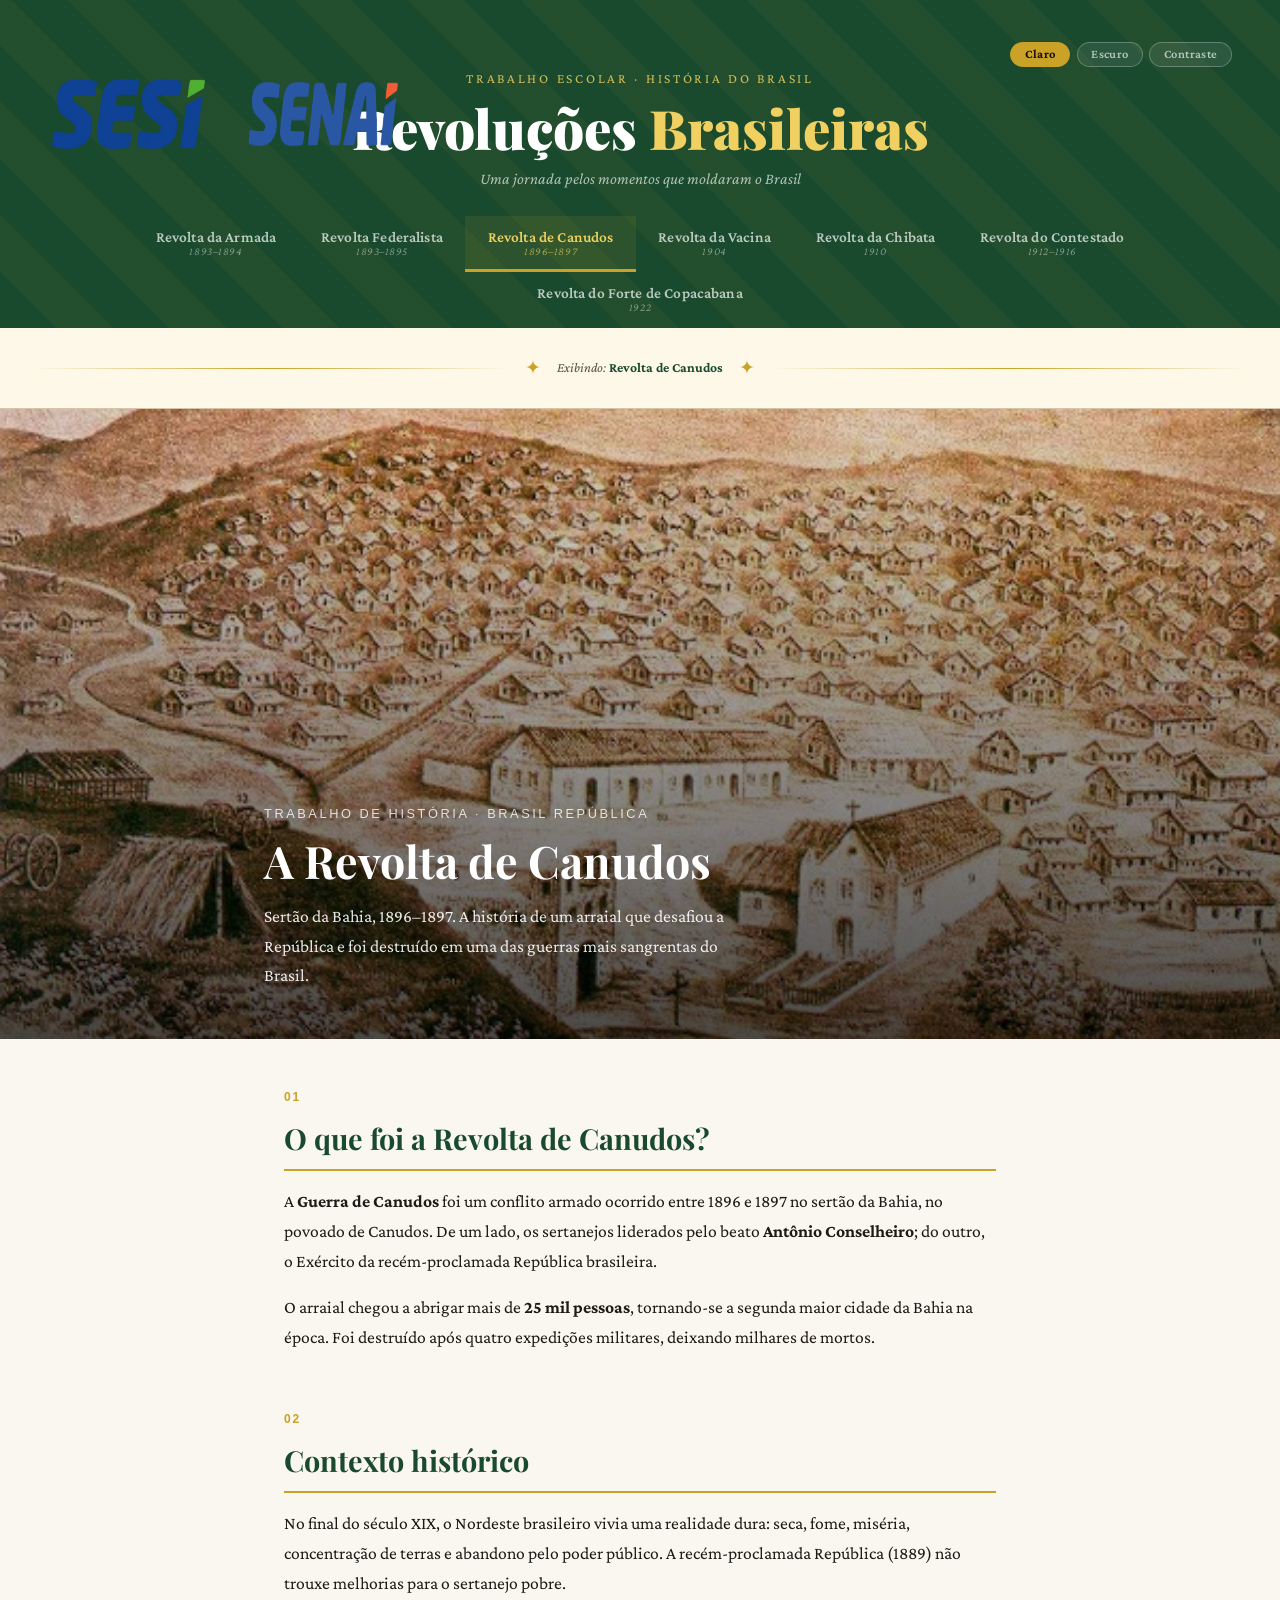
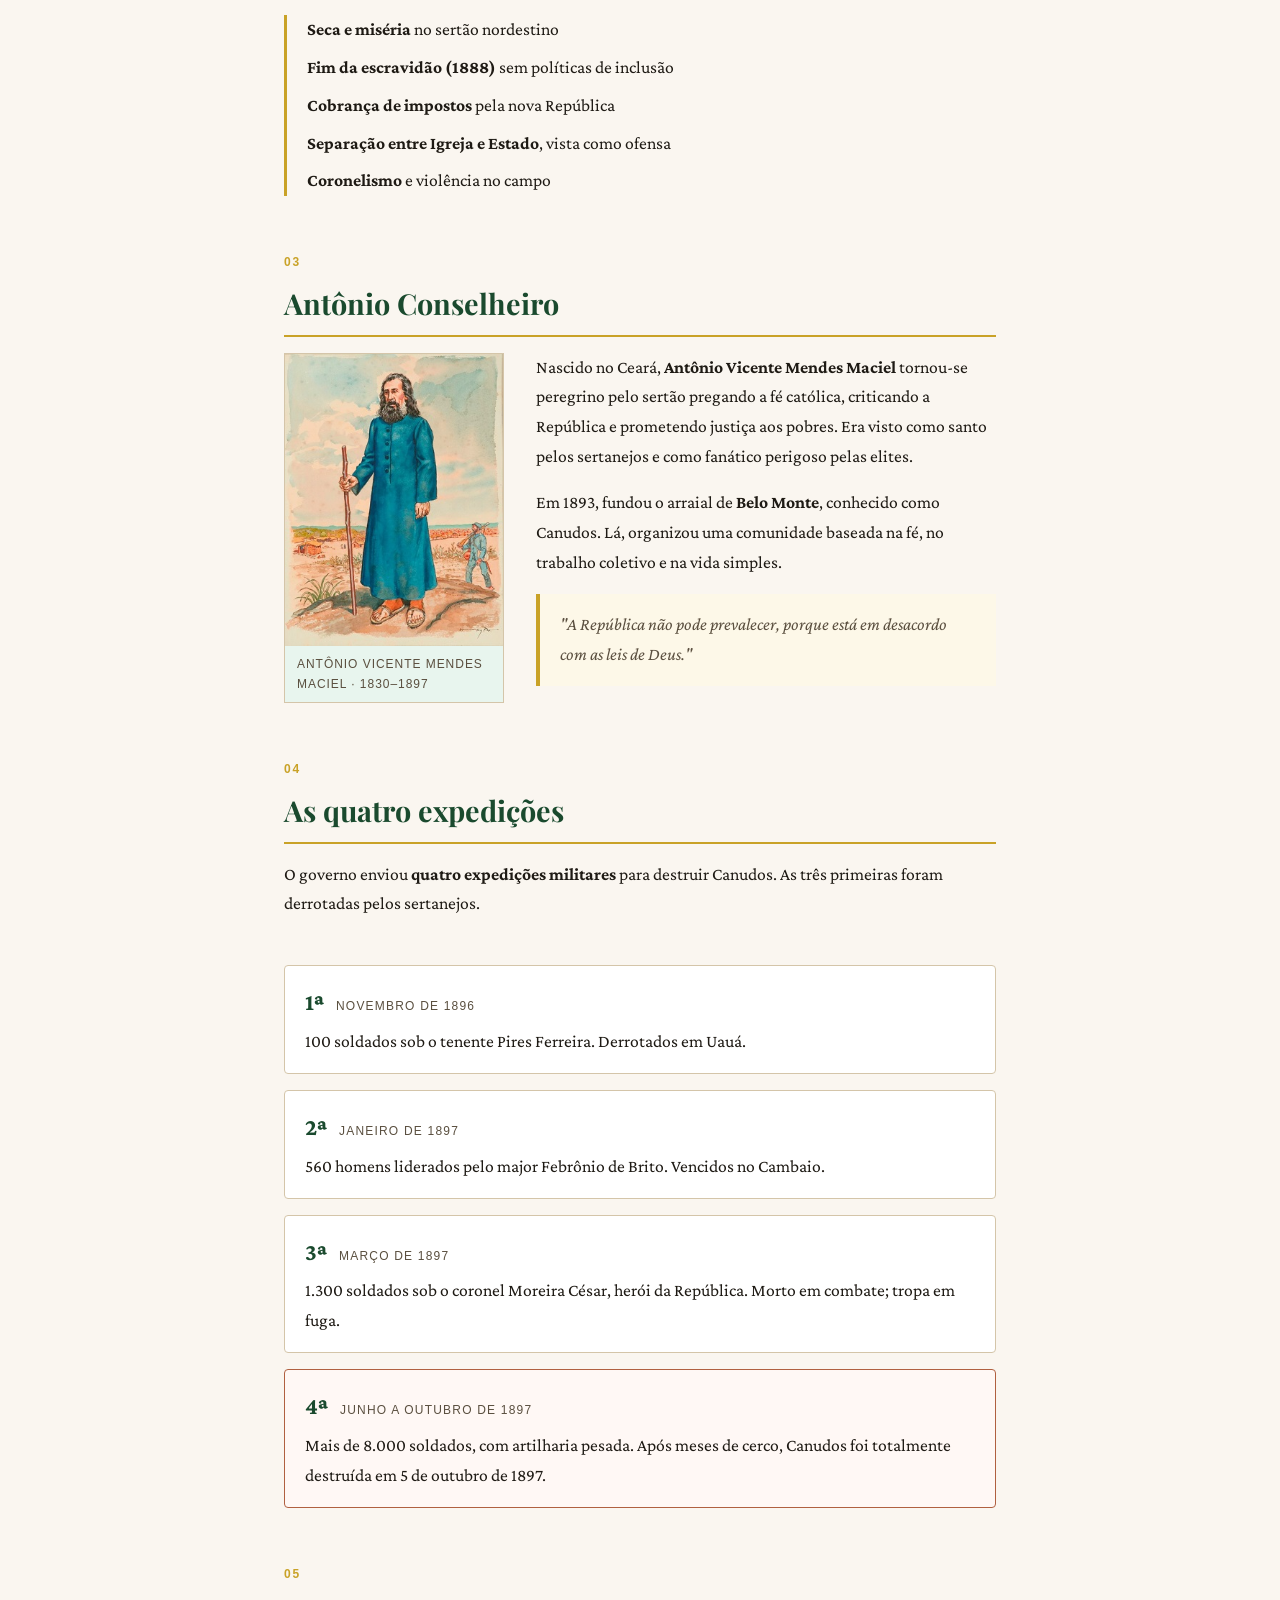
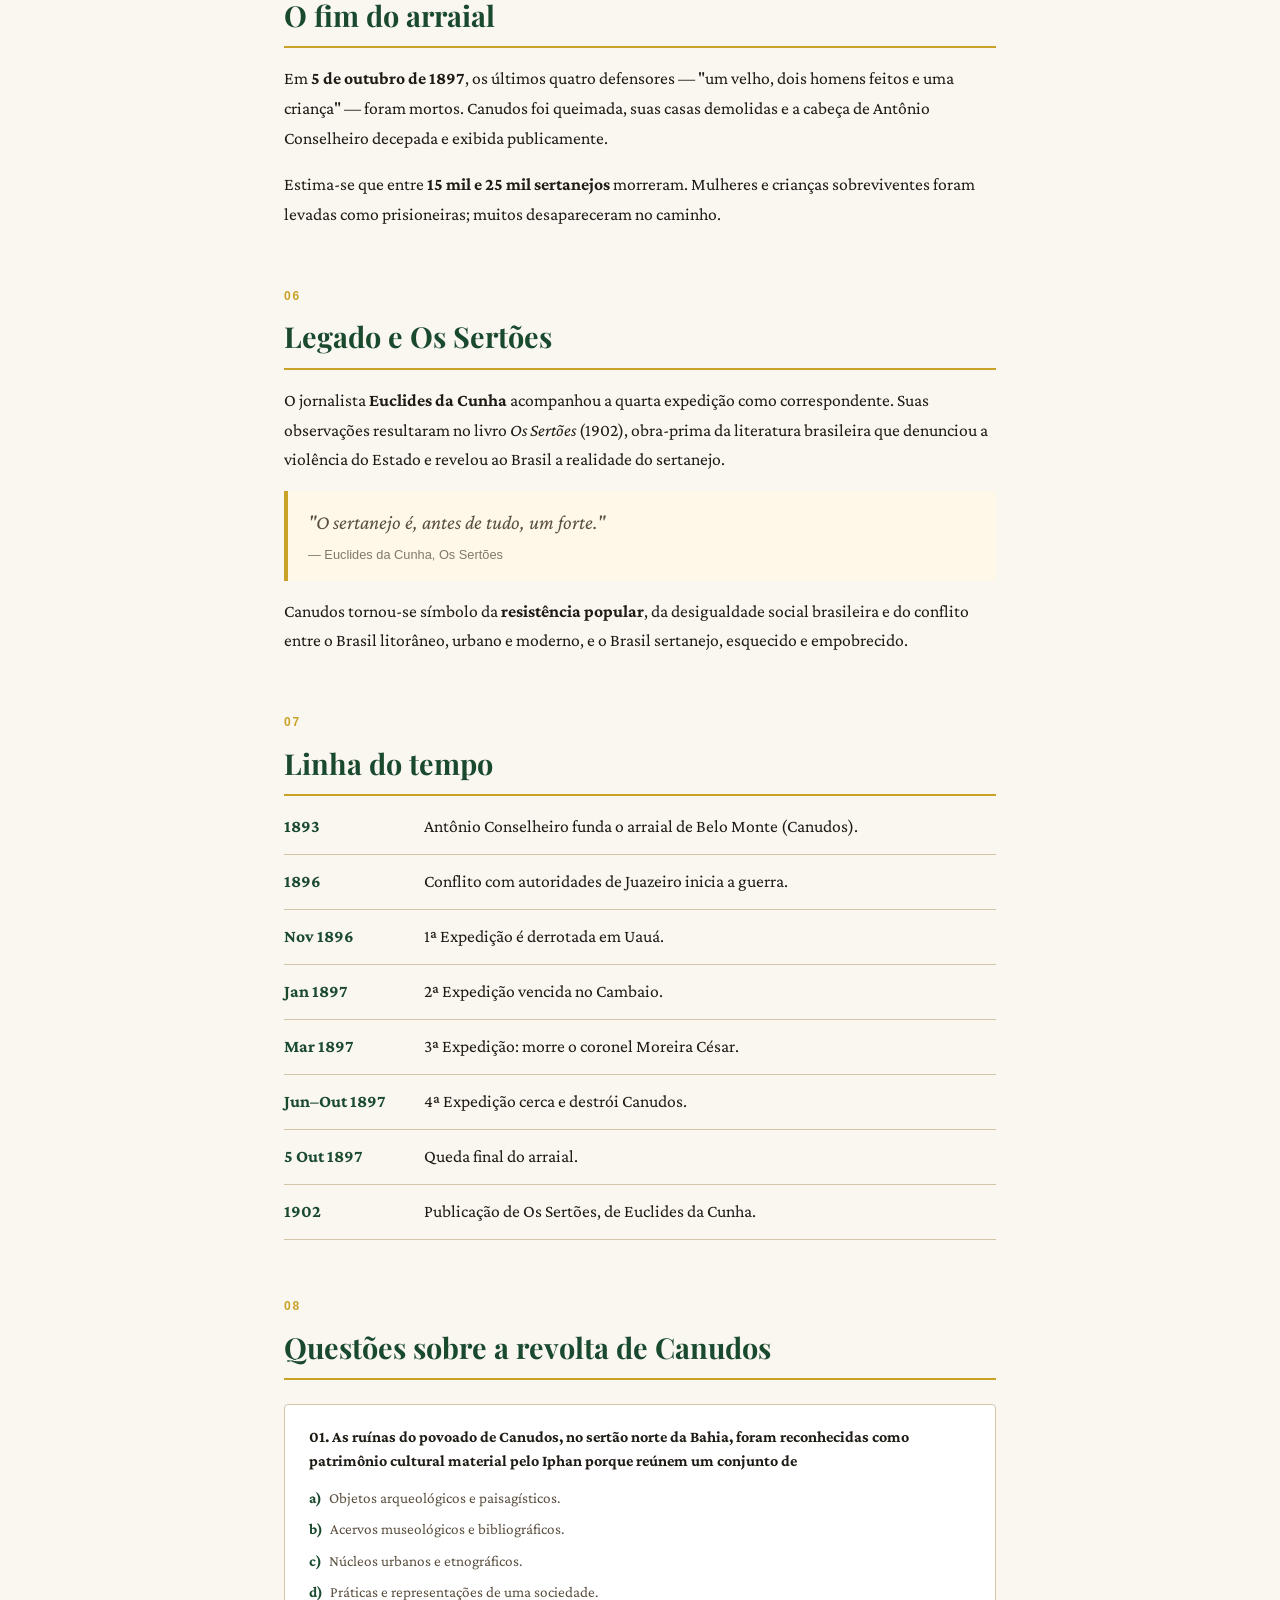
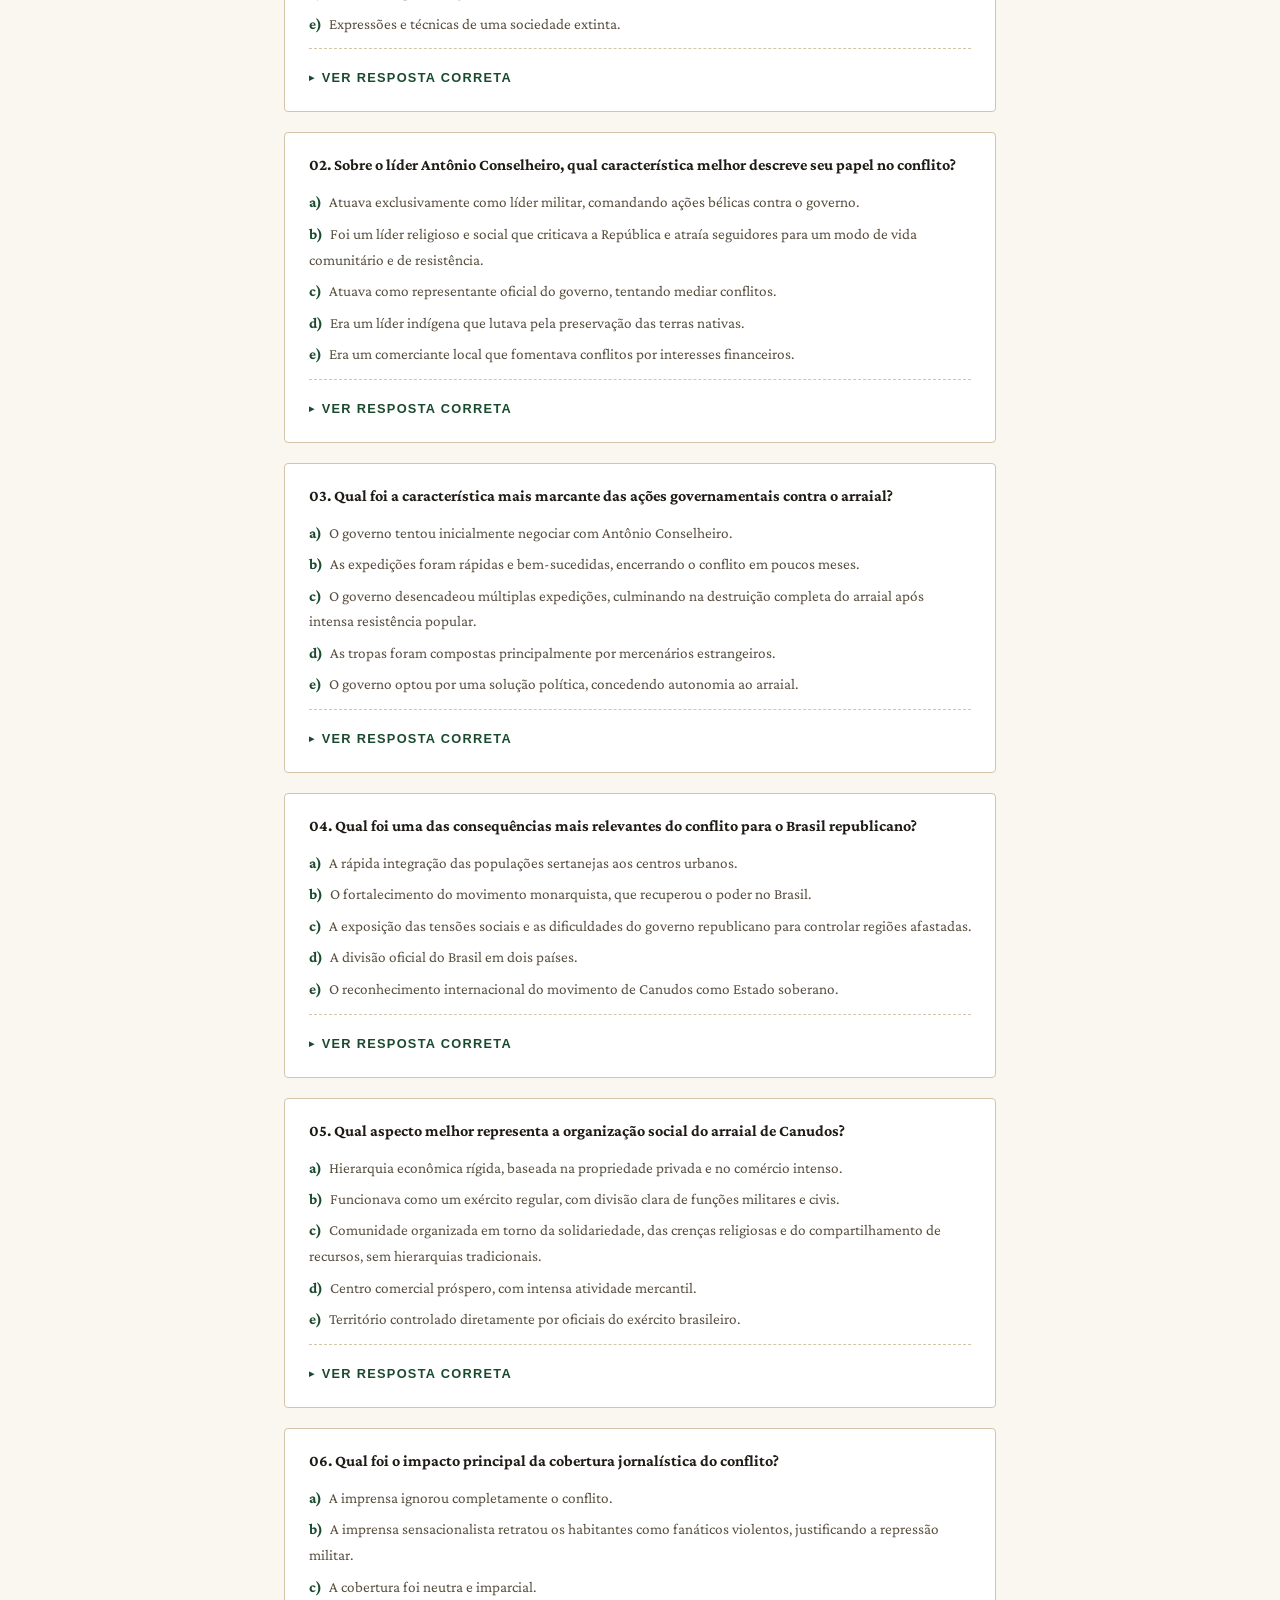
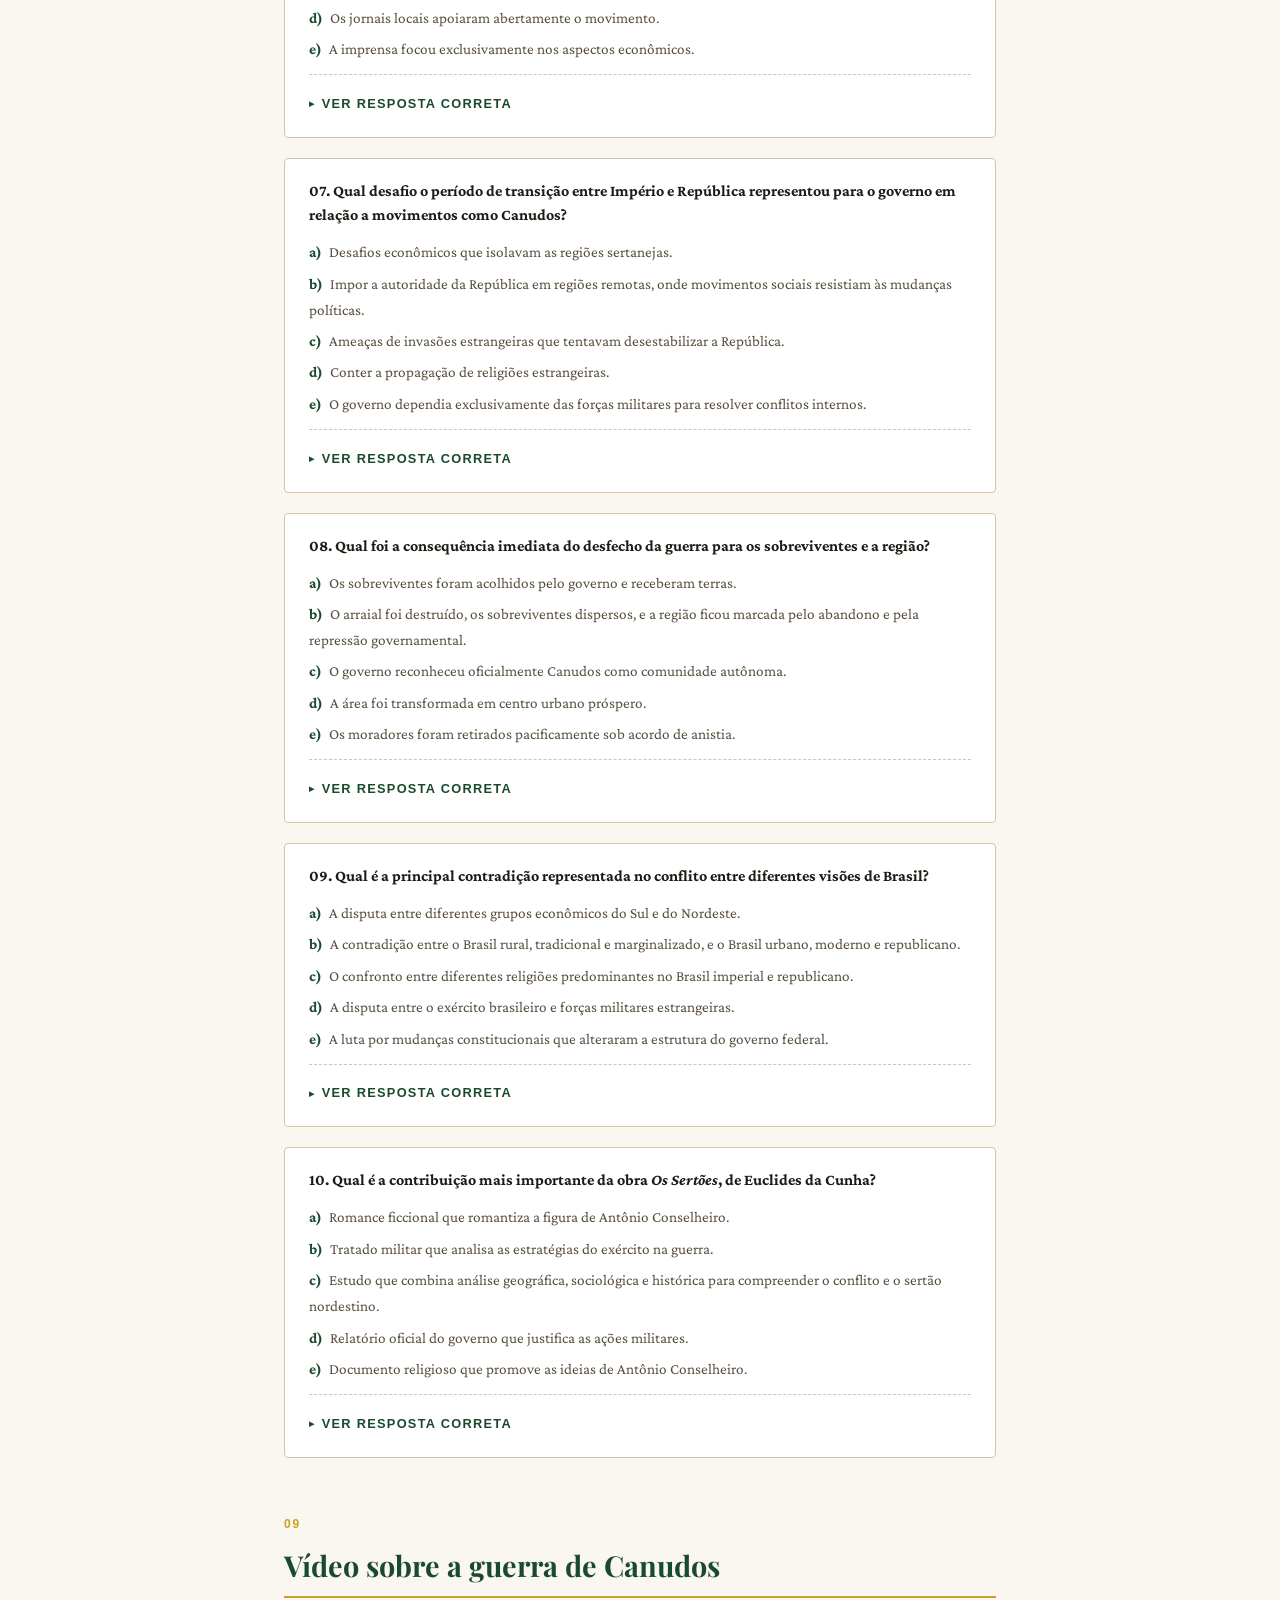
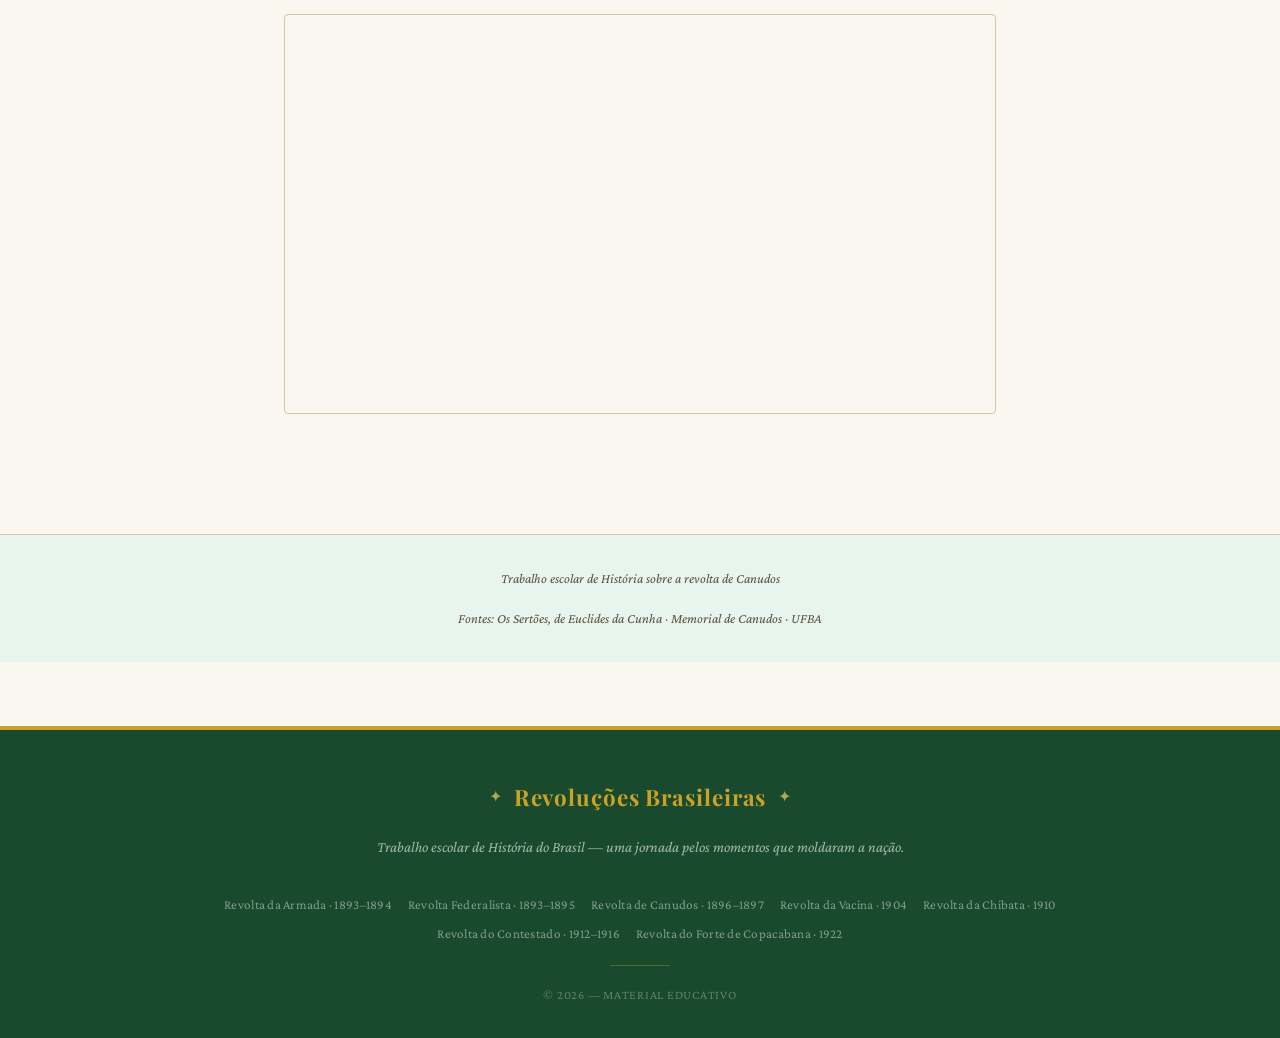
==== commit 0d902c26: "Atualizar o index_real.html" ====
--- a/index_real.html
+++ b/index_real.html
@@ -1,2850 +1,2921 @@
-<!DOCTYPE html>
-<html lang="pt-BR">
-<head>
-  <meta charset="UTF-8" />
-  <meta name="viewport" content="width=device-width, initial-scale=1.0" />
-  <title>Revoluções Brasileiras — Trabalho Escolar</title>
-  <link rel="stylesheet" href="style_real.css">
-  <link href="https://fonts.googleapis.com/css2?family=UnifrakturMaguntia&family=Playfair+Display:ital,wght@0,400;0,700;0,900;1,400&family=Libre+Baskerville:ital,wght@0,400;0,700;1,400&display=swap" rel="stylesheet">
-  <link href="https://fonts.googleapis.com/css2?family=Bodoni+Moda:ital,opsz,wght@0,6..96,400..900;1,6..96,400..900&family=Cormorant+Garamond:ital,wght@0,300..700;1,300..700&family=GFS+Didot&family=Libre+Bodoni:ital,wght@0,400..700;1,400..700&family=Lora:ital,wght@0,400..700;1,400..700&display=swap" rel="stylesheet">
-  <link href="https://fonts.googleapis.com/css2?family=Playfair+Display:wght@400;700;900&family=Crimson+Pro:ital,wght@0,300;0,400;0,600;1,400&display=swap" rel="stylesheet" />
-  <script>
-    (function() {
-      const t = localStorage.getItem('tema') || 'claro';
-      document.documentElement.setAttribute('data-tema', t);
-    })();
-  </script>
-</head>
-<body>
-
-  <header>
-    <div class="tema-toggle-bar">
-      <button class="tema-btn" onclick="definirTema('claro')" title="Modo Claro">Claro</button>
-      <button class="tema-btn" onclick="definirTema('escuro')" title="Modo Escuro">Escuro</button>
-      <button class="tema-btn" onclick="definirTema('contraste')" title="Alto Contraste">Contraste</button>
-    </div>
-
-    <div class="header-top">
-      <p class="header-eyebrow">Trabalho Escolar · História do Brasil</p>
-      <h1 class="header-title">Revoluções <span>Brasileiras</span></h1>
-      <p class="header-subtitle">Uma jornada pelos momentos que moldaram o Brasil</p>
-
-      <div class="container-fotos-esquerda">
-    <div class="moldura-foto">
-        <img src="fotos/logo 2.jpg" alt="Descrição da Foto 1">
-    </div>
-    <div class="moldura-foto">
-        <img src="fotos/images.png" alt="Descrição da Foto 2">
-    </div>
-    </div>
-    </div>
-
-    <nav>
-      <button class="tab" onclick="selecionarAba(this, 'Revolta da Armada')">
-        Revolta da Armada
-        <span class="ano">1893–1894</span>
-      </button>
-      <button class="tab" onclick="selecionarAba(this, 'Revolta Federalista')">
-        Revolta Federalista
-        <span class="ano">1893–1895</span>
-      </button>
-      <button class="tab ativo" onclick="selecionarAba(this, 'Revolta de Canudos')">
-        Revolta de Canudos
-        <span class="ano">1896–1897</span>
-      </button>
-      <button class="tab" onclick="selecionarAba(this, 'Revolta da Vacina')">
-        Revolta da Vacina
-        <span class="ano">1904</span>
-      </button>
-      <button class="tab" onclick="selecionarAba(this, 'Revolta da Chibata')">
-        Revolta da Chibata
-        <span class="ano">1910</span>
-      </button>
-      <button class="tab" onclick="selecionarAba(this, 'Revolta do Contestado')">
-        Revolta do Contestado
-        <span class="ano">1912–1916</span>
-      </button>
-      <button class="tab" onclick="selecionarAba(this, 'Revolta do Forte de Copacabana')">
-        Revolta do Forte de Copacabana
-        <span class="ano">1922</span>
-      </button>
-    </nav>
-  </header>
-
-  <div class="divider">
-    <div class="divider-line"></div>
-    <span class="divider-icon">✦</span>
-    <span class="breadcrumb">Exibindo: <strong id="aba-atual">Revolta de Canudos</strong></span>
-    <span class="divider-icon">✦</span>
-    <div class="divider-line"></div>
-  </div>
-
-  <!-- CONTEÚDO PRINCIPAL — ocupa toda a largura abaixo da barra -->
-  <div id="conteudo-externo">
-
-    <div class="Canudostotal">
-    <!-- ABA: Revolta de Canudos -->
-    <div class="aba-conteudo" data-aba="Revolta de Canudos">
-      <section class="hero">
-      <img class="hero__img" src="fotos/canudos-hero.jpg" alt="Ilustração do arraial de Canudos" />
-      <div class="hero__overlay"></div>
-      <div class="hero__content">
-        <p class="hero__kicker">Trabalho de História · Brasil República</p>
-        <h1 class="hero__title">A Revolta de Canudos</h1>
-        <p class="hero__subtitle">Sertão da Bahia, 1896–1897. A história de um arraial que desafiou a República e foi destruído em uma das guerras mais sangrentas do Brasil.</p>
-      </div>
-    </section>
-
-    <div class="conteudo-inner">
-
-      <!-- 01 -->
-      <section class="section">
-        <span class="section__num">01</span>
-        <h2>O que foi a Revolta de Canudos?</h2>
-        <p>A <strong>Guerra de Canudos</strong> foi um conflito armado ocorrido entre 1896 e 1897 no sertão da Bahia, no povoado de Canudos. De um lado, os sertanejos liderados pelo beato <strong>Antônio Conselheiro</strong>; do outro, o Exército da recém-proclamada República brasileira.</p>
-        <p>O arraial chegou a abrigar mais de <strong>25 mil pessoas</strong>, tornando-se a segunda maior cidade da Bahia na época. Foi destruído após quatro expedições militares, deixando milhares de mortos.</p>
-      </section>
-
-      <!-- 02 -->
-      <section class="section">
-        <span class="section__num">02</span>
-        <h2>Contexto histórico</h2>
-        <p>No final do século XIX, o Nordeste brasileiro vivia uma realidade dura: seca, fome, miséria, concentração de terras e abandono pelo poder público. A recém-proclamada República (1889) não trouxe melhorias para o sertanejo pobre.</p>
-        <ul class="list-accent">
-          <li><strong>Seca e miséria</strong> no sertão nordestino</li>
-          <li><strong>Fim da escravidão (1888)</strong> sem políticas de inclusão</li>
-          <li><strong>Cobrança de impostos</strong> pela nova República</li>
-          <li><strong>Separação entre Igreja e Estado</strong>, vista como ofensa</li>
-          <li><strong>Coronelismo</strong> e violência no campo</li>
-        </ul>
-      </section>
-
-      <!-- 03 -->
-      <section class="section">
-        <span class="section__num">03</span>
-        <h2>Antônio Conselheiro</h2>
-        <div class="conselheiro">
-          <figure class="conselheiro__figure">
-            <img src="fotos/conselheiro.jpg" alt="Retrato de Antônio Conselheiro" loading="lazy" />
-            <figcaption class="conselheiro__caption">Antônio Vicente Mendes Maciel · 1830–1897</figcaption>
-          </figure>
-          <div>
-            <p>Nascido no Ceará, <strong>Antônio Vicente Mendes Maciel</strong> tornou-se peregrino pelo sertão pregando a fé católica, criticando a República e prometendo justiça aos pobres. Era visto como santo pelos sertanejos e como fanático perigoso pelas elites.</p>
-            <p>Em 1893, fundou o arraial de <strong>Belo Monte</strong>, conhecido como Canudos. Lá, organizou uma comunidade baseada na fé, no trabalho coletivo e na vida simples.</p>
-            <blockquote class="quote">"A República não pode prevalecer, porque está em desacordo com as leis de Deus."</blockquote>
-          </div>
-        </div>
-      </section>
-
-      <!-- 04 -->
-      <section class="section">
-        <span class="section__num">04</span>
-        <h2>As quatro expedições</h2>
-        <p>O governo enviou <strong>quatro expedições militares</strong> para destruir Canudos. As três primeiras foram derrotadas pelos sertanejos.</p>
-        <br />
-        <div class="expeditions">
-          <div class="expedition">
-            <div class="expedition__head">
-              <span class="expedition__num">1ª</span>
-              <span class="expedition__date">Novembro de 1896</span>
-            </div>
-            <p class="expedition__text">100 soldados sob o tenente Pires Ferreira. Derrotados em Uauá.</p>
-          </div>
-          <div class="expedition">
-            <div class="expedition__head">
-              <span class="expedition__num">2ª</span>
-              <span class="expedition__date">Janeiro de 1897</span>
-            </div>
-            <p class="expedition__text">560 homens liderados pelo major Febrônio de Brito. Vencidos no Cambaio.</p>
-          </div>
-          <div class="expedition">
-            <div class="expedition__head">
-              <span class="expedition__num">3ª</span>
-              <span class="expedition__date">Março de 1897</span>
-            </div>
-            <p class="expedition__text">1.300 soldados sob o coronel Moreira César, herói da República. Morto em combate; tropa em fuga.</p>
-          </div>
-          <div class="expedition expedition--final">
-            <div class="expedition__head">
-              <span class="expedition__num">4ª</span>
-              <span class="expedition__date">Junho a Outubro de 1897</span>
-            </div>
-            <p class="expedition__text">Mais de 8.000 soldados, com artilharia pesada. Após meses de cerco, Canudos foi totalmente destruída em 5 de outubro de 1897.</p>
-          </div>
-        </div>
-      </section>
-
-      <!-- 05 -->
-      <section class="section">
-        <span class="section__num">05</span>
-        <h2>O fim do arraial</h2>
-        <p>Em <strong>5 de outubro de 1897</strong>, os últimos quatro defensores — "um velho, dois homens feitos e uma criança" — foram mortos. Canudos foi queimada, suas casas demolidas e a cabeça de Antônio Conselheiro decepada e exibida publicamente.</p>
-        <p>Estima-se que entre <strong>15 mil e 25 mil sertanejos</strong> morreram. Mulheres e crianças sobreviventes foram levadas como prisioneiras; muitos desapareceram no caminho.</p>
-      </section>
-
-      <!-- 06 -->
-      <section class="section">
-        <span class="section__num">06</span>
-        <h2>Legado e Os Sertões</h2>
-        <p>O jornalista <strong>Euclides da Cunha</strong> acompanhou a quarta expedição como correspondente. Suas observações resultaram no livro <em>Os Sertões</em> (1902), obra-prima da literatura brasileira que denunciou a violência do Estado e revelou ao Brasil a realidade do sertanejo.</p>
-        <blockquote class="quote quote--lg">
-          "O sertanejo é, antes de tudo, um forte."
-          <span class="quote__author">— Euclides da Cunha, Os Sertões</span>
-        </blockquote>
-        <p>Canudos tornou-se símbolo da <strong>resistência popular</strong>, da desigualdade social brasileira e do conflito entre o Brasil litorâneo, urbano e moderno, e o Brasil sertanejo, esquecido e empobrecido.</p>
-      </section>
-
-      <!-- 07 -->
-      <section class="section">
-        <span class="section__num">07</span>
-        <h2>Linha do tempo</h2>
-        <ol class="timeline">
-          <li><span class="timeline__date">1893</span><span class="timeline__event">Antônio Conselheiro funda o arraial de Belo Monte (Canudos).</span></li>
-          <li><span class="timeline__date">1896</span><span class="timeline__event">Conflito com autoridades de Juazeiro inicia a guerra.</span></li>
-          <li><span class="timeline__date">Nov 1896</span><span class="timeline__event">1ª Expedição é derrotada em Uauá.</span></li>
-          <li><span class="timeline__date">Jan 1897</span><span class="timeline__event">2ª Expedição vencida no Cambaio.</span></li>
-          <li><span class="timeline__date">Mar 1897</span><span class="timeline__event">3ª Expedição: morre o coronel Moreira César.</span></li>
-          <li><span class="timeline__date">Jun–Out 1897</span><span class="timeline__event">4ª Expedição cerca e destrói Canudos.</span></li>
-          <li><span class="timeline__date">5 Out 1897</span><span class="timeline__event">Queda final do arraial.</span></li>
-          <li><span class="timeline__date">1902</span><span class="timeline__event">Publicação de Os Sertões, de Euclides da Cunha.</span></li>
-        </ol>
-      </section>
-
-      <!-- QUESTIONÁRIO -->
-      <section class="section">
-        <span class="section__num">08</span>
-        <h2>Questões sobre a revolta de Canudos</h2>
-
-        <ol class="quiz__list">
-          <li class="quiz__item">
-            <h3 class="quiz__q">01. As ruínas do povoado de Canudos, no sertão norte da Bahia, foram reconhecidas como patrimônio cultural material pelo Iphan porque reúnem um conjunto de</h3>
-            <ul class="quiz__opts">
-              <li><strong>a)</strong> Objetos arqueológicos e paisagísticos.</li>
-              <li><strong>b)</strong> Acervos museológicos e bibliográficos.</li>
-              <li><strong>c)</strong> Núcleos urbanos e etnográficos.</li>
-              <li><strong>d)</strong> Práticas e representações de uma sociedade.</li>
-              <li><strong>e)</strong> Expressões e técnicas de uma sociedade extinta.</li>
-            </ul>
-            <details class="quiz__answer"><summary>Ver resposta correta</summary>
-              <p><strong>Letra A.</strong> Objetos arqueológicos e paisagísticos.</p>
-            </details>
-          </li>
-
-          <li class="quiz__item">
-            <h3 class="quiz__q">02. Sobre o líder Antônio Conselheiro, qual característica melhor descreve seu papel no conflito?</h3>
-            <ul class="quiz__opts">
-              <li><strong>a)</strong> Atuava exclusivamente como líder militar, comandando ações bélicas contra o governo.</li>
-              <li><strong>b)</strong> Foi um líder religioso e social que criticava a República e atraía seguidores para um modo de vida comunitário e de resistência.</li>
-              <li><strong>c)</strong> Atuava como representante oficial do governo, tentando mediar conflitos.</li>
-              <li><strong>d)</strong> Era um líder indígena que lutava pela preservação das terras nativas.</li>
-              <li><strong>e)</strong> Era um comerciante local que fomentava conflitos por interesses financeiros.</li>
-            </ul>
-            <details class="quiz__answer"><summary>Ver resposta correta</summary>
-              <p><strong>Letra B.</strong> Antônio Conselheiro era considerado um líder religioso e social, reunindo milhares de seguidores pelo sertão do Nordeste.</p>
-            </details>
-          </li>
-
-          <li class="quiz__item">
-            <h3 class="quiz__q">03. Qual foi a característica mais marcante das ações governamentais contra o arraial?</h3>
-            <ul class="quiz__opts">
-              <li><strong>a)</strong> O governo tentou inicialmente negociar com Antônio Conselheiro.</li>
-              <li><strong>b)</strong> As expedições foram rápidas e bem-sucedidas, encerrando o conflito em poucos meses.</li>
-              <li><strong>c)</strong> O governo desencadeou múltiplas expedições, culminando na destruição completa do arraial após intensa resistência popular.</li>
-              <li><strong>d)</strong> As tropas foram compostas principalmente por mercenários estrangeiros.</li>
-              <li><strong>e)</strong> O governo optou por uma solução política, concedendo autonomia ao arraial.</li>
-            </ul>
-            <details class="quiz__answer"><summary>Ver resposta correta</summary>
-              <p><strong>Letra C.</strong> O governo realizou várias expedições militares; nas primeiras foi derrotado e, na última, reagiu de forma extremamente violenta, destruindo Canudos.</p>
-            </details>
-          </li>
-
-          <li class="quiz__item">
-            <h3 class="quiz__q">04. Qual foi uma das consequências mais relevantes do conflito para o Brasil republicano?</h3>
-            <ul class="quiz__opts">
-              <li><strong>a)</strong> A rápida integração das populações sertanejas aos centros urbanos.</li>
-              <li><strong>b)</strong> O fortalecimento do movimento monarquista, que recuperou o poder no Brasil.</li>
-              <li><strong>c)</strong> A exposição das tensões sociais e as dificuldades do governo republicano para controlar regiões afastadas.</li>
-              <li><strong>d)</strong> A divisão oficial do Brasil em dois países.</li>
-              <li><strong>e)</strong> O reconhecimento internacional do movimento de Canudos como Estado soberano.</li>
-            </ul>
-            <details class="quiz__answer"><summary>Ver resposta correta</summary>
-              <p><strong>Letra C.</strong> A Guerra de Canudos tornou-se símbolo do problema do governo republicano em controlar áreas remotas e da forma como reagia a movimentos sociais.</p>
-            </details>
-          </li>
-
-          <li class="quiz__item">
-            <h3 class="quiz__q">05. Qual aspecto melhor representa a organização social do arraial de Canudos?</h3>
-            <ul class="quiz__opts">
-              <li><strong>a)</strong> Hierarquia econômica rígida, baseada na propriedade privada e no comércio intenso.</li>
-              <li><strong>b)</strong> Funcionava como um exército regular, com divisão clara de funções militares e civis.</li>
-              <li><strong>c)</strong> Comunidade organizada em torno da solidariedade, das crenças religiosas e do compartilhamento de recursos, sem hierarquias tradicionais.</li>
-              <li><strong>d)</strong> Centro comercial próspero, com intensa atividade mercantil.</li>
-              <li><strong>e)</strong> Território controlado diretamente por oficiais do exército brasileiro.</li>
-            </ul>
-            <details class="quiz__answer"><summary>Ver resposta correta</summary>
-              <p><strong>Letra C.</strong> Canudos apresentava um modo de vida baseado em compartilhamento e respeito — algo oposto ao governo republicano.</p>
-            </details>
-          </li>
-
-          <li class="quiz__item">
-            <h3 class="quiz__q">06. Qual foi o impacto principal da cobertura jornalística do conflito?</h3>
-            <ul class="quiz__opts">
-              <li><strong>a)</strong> A imprensa ignorou completamente o conflito.</li>
-              <li><strong>b)</strong> A imprensa sensacionalista retratou os habitantes como fanáticos violentos, justificando a repressão militar.</li>
-              <li><strong>c)</strong> A cobertura foi neutra e imparcial.</li>
-              <li><strong>d)</strong> Os jornais locais apoiaram abertamente o movimento.</li>
-              <li><strong>e)</strong> A imprensa focou exclusivamente nos aspectos econômicos.</li>
-            </ul>
-            <details class="quiz__answer"><summary>Ver resposta correta</summary>
-              <p><strong>Letra B.</strong> A imprensa relatou o conflito de forma distorcida, retratando a comunidade como fanática. Isso legitimou as ações militares do governo.</p>
-            </details>
-          </li>
-
-          <li class="quiz__item">
-            <h3 class="quiz__q">07. Qual desafio o período de transição entre Império e República representou para o governo em relação a movimentos como Canudos?</h3>
-            <ul class="quiz__opts">
-              <li><strong>a)</strong> Desafios econômicos que isolavam as regiões sertanejas.</li>
-              <li><strong>b)</strong> Impor a autoridade da República em regiões remotas, onde movimentos sociais resistiam às mudanças políticas.</li>
-              <li><strong>c)</strong> Ameaças de invasões estrangeiras que tentavam desestabilizar a República.</li>
-              <li><strong>d)</strong> Conter a propagação de religiões estrangeiras.</li>
-              <li><strong>e)</strong> O governo dependia exclusivamente das forças militares para resolver conflitos internos.</li>
-            </ul>
-            <details class="quiz__answer"><summary>Ver resposta correta</summary>
-              <p><strong>Letra B.</strong> Canudos é exemplo de movimento social diante do qual o governo enfrentava o desafio de impor sua autoridade em regiões remotas.</p>
-            </details>
-          </li>
-
-          <li class="quiz__item">
-            <h3 class="quiz__q">08. Qual foi a consequência imediata do desfecho da guerra para os sobreviventes e a região?</h3>
-            <ul class="quiz__opts">
-              <li><strong>a)</strong> Os sobreviventes foram acolhidos pelo governo e receberam terras.</li>
-              <li><strong>b)</strong> O arraial foi destruído, os sobreviventes dispersos, e a região ficou marcada pelo abandono e pela repressão governamental.</li>
-              <li><strong>c)</strong> O governo reconheceu oficialmente Canudos como comunidade autônoma.</li>
-              <li><strong>d)</strong> A área foi transformada em centro urbano próspero.</li>
-              <li><strong>e)</strong> Os moradores foram retirados pacificamente sob acordo de anistia.</li>
-            </ul>
-            <details class="quiz__answer"><summary>Ver resposta correta</summary>
-              <p><strong>Letra B.</strong> Os poucos sobreviventes foram tratados como prisioneiros de guerra. A região ficou devastada, abandonada e reprimida.</p>
-            </details>
-          </li>
-
-          <li class="quiz__item">
-            <h3 class="quiz__q">09. Qual é a principal contradição representada no conflito entre diferentes visões de Brasil?</h3>
-            <ul class="quiz__opts">
-              <li><strong>a)</strong> A disputa entre diferentes grupos econômicos do Sul e do Nordeste.</li>
-              <li><strong>b)</strong> A contradição entre o Brasil rural, tradicional e marginalizado, e o Brasil urbano, moderno e republicano.</li>
-              <li><strong>c)</strong> O confronto entre diferentes religiões predominantes no Brasil imperial e republicano.</li>
-              <li><strong>d)</strong> A disputa entre o exército brasileiro e forças militares estrangeiras.</li>
-              <li><strong>e)</strong> A luta por mudanças constitucionais que alteraram a estrutura do governo federal.</li>
-            </ul>
-            <details class="quiz__answer"><summary>Ver resposta correta</summary>
-              <p><strong>Letra B.</strong> A Guerra de Canudos simboliza o choque entre um Brasil rural e marginalizado e um Brasil urbano e moderno — evidenciando tensões sociais profundas desse período.</p>
-            </details>
-          </li>
-
-          <li class="quiz__item">
-            <h3 class="quiz__q">10. Qual é a contribuição mais importante da obra <em>Os Sertões</em>, de Euclides da Cunha?</h3>
-            <ul class="quiz__opts">
-              <li><strong>a)</strong> Romance ficcional que romantiza a figura de Antônio Conselheiro.</li>
-              <li><strong>b)</strong> Tratado militar que analisa as estratégias do exército na guerra.</li>
-              <li><strong>c)</strong> Estudo que combina análise geográfica, sociológica e histórica para compreender o conflito e o sertão nordestino.</li>
-              <li><strong>d)</strong> Relatório oficial do governo que justifica as ações militares.</li>
-              <li><strong>e)</strong> Documento religioso que promove as ideias de Antônio Conselheiro.</li>
-            </ul>
-            <details class="quiz__answer"><summary>Ver resposta correta</summary>
-              <p><strong>Letra C.</strong> <em>Os Sertões</em> combina análise geográfica, sociológica e histórica. Não é romance — retrata os fatos com rigor científico e narrativo.</p>
-            </details>
-          </li>
-        </ol>
-      </section>
-
-      <!-- VÍDEO -->
-      <section class="section">
-        <span class="section__num">09</span>
-        <h2>Vídeo sobre a guerra de Canudos</h2>
-        <div class="video">
-          <iframe
-            src="https://www.youtube.com/embed/cGf8mjff6ss"
-            title="A Guerra de Canudos"
-            allow="accelerometer; autoplay; clipboard-write; encrypted-media; gyroscope; picture-in-picture; web-share"
-            allowfullscreen
-            loading="lazy"
-          ></iframe>
-        </div>
-      </section>
-
-    </div><!-- /.conteudo-inner -->
-
-    <footer class="footer">
-      <div class="footer__inner">
-        <p>Trabalho escolar de História sobre a revolta de Canudos</p>
-        <p>Fontes: <em>Os Sertões</em>, de Euclides da Cunha · Memorial de Canudos · UFBA</p>
-      </div>
-    </footer>
-
-    </div><!-- /.aba-conteudo Revolta de Canudos -->
-
-    </div>
-
-    <div class="Copacabanatotal">
-    <!-- ABA: Revolta do Forte de Copacabana -->
-    <div class="aba-conteudo" data-aba="Revolta do Forte de Copacabana" style="display:none">
-      <style>
-/* Garantir que o wrapper não vaze estilos */
-.forte-nova-aba { all: unset; display: block; box-sizing: border-box; font-family: "Georgia", "Times New Roman", Times, serif; }
-      </style>
-      <div class="forte-nova-aba">
-
-
-    <header class="hero">
-        <div class="eyebrow">5 de julho de 1922</div>
-        <h1>A Revolta do Forte<br>de Copacabana</h1>
-        <div class="date">— Os 18 do Forte —</div>
-    </header>
-
-    <nav class="main-nav">
-        <ul>
-            <li><a href="#resumo">Resumo</a></li>
-            <li><a href="#questoes">Questões</a></li>
-        </ul>
-    </nav>
-
-    <main>
-
-        <section id="resumo" class="resumo">
-            <h2>Revolta – Forte de Copacabana</h2>
-
-            <!-- MOTIVOS -->
-            <h3 class="secao-titulo">Principais motivos da revolta</h3>
-
-            <div class="resumo-bloco">
-                <h3>Insatisfação com a República Oligárquica</h3>
-                <div class="col-content">
-                    <p>
-                        Na chamada "República do Café com Leite", o poder político era dominado principalmente pelas
-                        oligarquias de São Paulo e Minas Gerais. Muitos jovens oficiais do Exército acreditavam que
-                        havia:
-                    </p>
-                    <ul>
-                        <li>Fraudes eleitorais;</li>
-                        <li>Corrupção;</li>
-                        <li>Favorecimento das elites agrárias;</li>
-                        <li>Pouca participação popular na política.</li>
-                    </ul>
-                    <p>Os tenentes defendiam reformas como:</p>
-                    <ul>
-                        <li>Voto secreto;</li>
-                        <li>Moralização política;</li>
-                        <li>Fortalecimento do governo federal;</li>
-                        <li>Maior papel do Exército na vida nacional.</li>
-                    </ul>
-                </div>
-            </div>
-
-            <div class="resumo-bloco">
-                <h3>Descontentamento dos militares</h3>
-                <div class="col-content">
-                    <p>Os oficiais de baixa e média patente ("tenentes") sentiam-se desvalorizados pelo governo. Entre
-                        as principais reclamações estavam:</p>
-                    <ul>
-                        <li>Baixos salários;</li>
-                        <li>Falta de prestígio;</li>
-                        <li>Interferência política nas Forças Armadas;</li>
-                        <li>Punições consideradas injustas.</li>
-                    </ul>
-                </div>
-            </div>
-
-            <div class="resumo-bloco">
-                <h3>Eleição de Artur Bernardes</h3>
-                <div class="col-content">
-                    <p>
-                        A vitória de Artur Bernardes aumentou a tensão. Parte dos militares era contra sua eleição,
-                        acusando-o de representar as oligarquias tradicionais.
-                    </p>
-                </div>
-            </div>
-
-            <!-- ESTOPIM — texto em colunas, imagem abaixo grande -->
-            <div class="resumo-bloco">
-                <h3>O estopim da revolta</h3>
-                <div class="estopim-layout">
-                    <div class="estopim-texto">
-                        <div class="col-content">
-                            <p>
-                                O principal estopim foi a divulgação das chamadas <strong>"cartas falsas"</strong>
-                                atribuídas a
-                                Artur Bernardes. Nessas cartas, publicadas na imprensa, Bernardes teria insultado o
-                                Exército e
-                                chamado os militares de desordeiros. Embora depois tenham sido consideradas falsas, elas
-                                causaram enorme revolta entre os oficiais.
-                            </p>
-                            <p>Outro fator decisivo foi:</p>
-                            <ul>
-                                <li>O fechamento do Clube Militar pelo governo;</li>
-                                <li>A prisão do marechal Hermes da Fonseca, que apoiava os militares descontentes.</li>
-                            </ul>
-                            <p>
-                                Essas medidas foram vistas como ataques diretos ao Exército e aceleraram a conspiração.
-                            </p>
-                        </div>
-                    </div>
-                    <div class="estopim-imagem">
-                        <img src="fotos/texto.png" alt="O estopim da revolta"
-                            onerror="this.style.display='none'; this.nextElementSibling.style.display='flex'">
-                        <div class="estopim-placeholder">Imagem</div>
-                    </div>
-                </div>
-            </div>
-
-            <h3 class="secao-titulo">Principais Personagens da Revolta</h3>
-
-            <div class="personagem-card">
-                <div class="personagem-foto">
-                    <img src="fotos/antonio.png" alt="Antônio de Siqueira Campos"
-                        onerror="this.style.display='none'; this.nextElementSibling.style.display='flex'">
-                    <div class="personagem-foto-placeholder" style="display:none;">Foto<br>Siqueira Campos</div>
-                </div>
-                <div class="personagem-info">
-                    <strong>Antônio de Siqueira Campos</strong>
-                    Um dos líderes mais importantes da revolta. Foi um dos poucos sobreviventes da marcha final dos "18
-                    do Forte".
-                </div>
-            </div>
-
-            <div class="personagem-card">
-                <div class="personagem-foto">
-                    <img src="fotos/hermes-fonseca.png" alt="Hermes da Fonseca"
-                        onerror="this.style.display='none'; this.nextElementSibling.style.display='flex'">
-                    <div class="personagem-foto-placeholder" style="display:none;">Foto<br>Hermes da Fonseca</div>
-                </div>
-                <div class="personagem-info">
-                    <strong>Hermes da Fonseca</strong>
-                    Embora não tenha participado diretamente do combate, sua prisão pelo governo ajudou a desencadear a
-                    revolta. Ele era uma referência para os militares rebeldes.
-                </div>
-            </div>
-
-            <div class="personagem-card">
-                <div class="personagem-foto">
-                    <img src="fotos/euclides.png" alt="Euclides Hermes da Fonseca"
-                        onerror="this.style.display='none'; this.nextElementSibling.style.display='flex'">
-                    <div class="personagem-foto-placeholder" style="display:none;">Foto<br>Euclides Hermes</div>
-                </div>
-                <div class="personagem-info">
-                    <strong>Euclides Hermes da Fonseca</strong>
-                    Comandante do Forte de Copacabana durante o levante e filho do marechal Hermes da Fonseca. Liderou o
-                    início da revolta.
-                </div>
-            </div>
-
-            <!-- FINAL -->
-            <h3 class="secao-titulo">Final da revolta</h3>
-
-            <div class="resumo-bloco">
-                <div class="col-content">
-                    <p>
-                        O final da Revolta dos 18 do Forte de Copacabana foi dramático e acabou se tornando um símbolo
-                        de
-                        resistência militar no Brasil. Depois que o governo cercou o Forte de Copacabana com tropas do
-                        Exército, navios de guerra e artilharia, os revoltosos perceberam que não conseguiriam vencer —
-                        muitos desistiram ou deixaram o forte ao longo do dia.
-                    </p>
-                    <p>
-                        No fim, apenas <strong>18 homens</strong> decidiram continuar lutando — 17 militares e 1 civil,
-                        <strong>Otávio Correia</strong>. Eles rasgaram a bandeira nacional em pequenos pedaços e
-                        distribuíram entre si como símbolo de compromisso até a morte. Depois, marcharam pela Avenida
-                        Atlântica, em Copacabana, enfrentando centenas de soldados legalistas.
-                    </p>
-                    <p>
-                        Os principais sobreviventes foram <strong>Siqueira Campos</strong> e <strong>Eduardo
-                            Gomes</strong>;
-                        quase todos os demais morreram no tiroteio perto da atual altura da Rua Barroso.
-                    </p>
-                    <p>
-                        A marcha dos revoltosos virou um dos episódios mais famosos do movimento tenentista porque
-                        representava a ideia de luta contra a corrupção eleitoral e o domínio político das oligarquias
-                        da
-                        República Velha.
-                    </p>
-                </div>
-            </div>
-        </section>
-
-        <section id="incidencia">
-            <h2 class="titulo-incidencia">Vídeo sobre a revolta dos 18</h2>
-            <div class="espaco-video">
-                <div style="left: 0; width: 100%; height: 0; position: relative; padding-bottom: 56.25%;"><iframe
-                        src="https://drive.google.com/file/d/1IjQBf9rPVOeWn5IZ7NWWKNTjZOjV5oLR/preview"
-                        style="top: 0; left: 0; width: 100%; height: 100%; position: absolute; border: 0;"
-                        allowfullscreen scrolling="no" allow="encrypted-media *;"></iframe></div>
-            </div>
-        </section>
-
-        <section class="incidencia">
-            <h2 class="titulo-incidencia">Incidência das Questões no ENEM</h2>
-            <p class="subtitulo-incidencia">
-                Veja, na imagem abaixo, a frequência com que o tema da Revolta do Forte de Copacabana e do
-                Tenentismo aparece nas provas do ENEM.
-            </p>
-            <div class="imagens-incidencia">
-                <div class="espaco-imagem">
-                    <img src="fotos/image.png" alt="grafico">
-                </div>
-                <div class="espaco-imagem">
-                    <img src="fotos/image2.png" alt="grafico">
-                </div>
-            </div>
-        </section>
-
-        <section id="questoes">
-            <h2>Questões de vestibular sobre a Revolta</h2>
-
-            <div class="questao">
-                <span class="tag">ENEM Digital 2020</span>
-                <p class="enunciado">
-                    (ENEM) O tenentismo veio preencher um espaço: o vazio deixado pela falta de lideranças civis aptas a
-                    conduzirem o processo revolucionário brasileiro que começava a sacudir as já caducas instituições
-                    políticas da República Velha. Os "tenentes" substituíram os inexistentes partidos políticos de
-                    oposição aos governos de Epitácio Pessoa e de Artur Bernardes.<br><br>
-                    PRESTES, A. L. Uma epopeia brasileira: a Coluna Prestes. São Paulo: Moderna, 1995
-                    (adaptado).<br><br>
-                    Um dos objetivos do movimento político abordado no texto era
-                </p>
-                <ul class="questao-opcoes">
-                    <li>a) unificar as Forças Armadas pelo comando do Exército nacional.</li>
-                    <li>b) combater a corrupção eleitoral perpetrada pelas oligarquias regionais.</li>
-                    <li>c) restaurar a segurança das fronteiras negligenciadas pelo governo central.</li>
-                    <li>d) organizar as frentes camponesas envolvidas na luta pela reforma agrária.</li>
-                    <li>e) pacificar os movimentos operários radicalizados pelo anarco-sindicalismo.</li>
-                </ul>
-                <div class="gabarito">
-                    <p><b>Gabarito: B</b></p>
-                    <p>A alternativa está correta porque, ao pintar a Primeira República (iniciada em 1889) como um
-                        período de exclusão, militarismo e subserviência a interesses estrangeiros, o grupo que chegou
-                        ao poder em 1930 (liderado por Getúlio Vargas) buscava se apresentar como o "verdadeiro"
-                        fundador do Brasil moderno e, assim, legitimar sua própria tomada de poder.</p>
-                    <p>a) Incorreta: o tenentismo não tinha como foco reorganizar militarmente as Forças Armadas, mas
-                        sim intervir na política e combater problemas do sistema político.</p>
-                    <p>c) Incorreta: não era um movimento voltado à defesa territorial ou questões de fronteira, e sim a
-                        reformas políticas internas.</p>
-                    <p>d) Incorreta: o tenentismo não tinha base camponesa nem defendia diretamente reforma agrária;
-                        isso é mais associado a movimentos posteriores.</p>
-                    <p>e) Incorreta: os tenentes não atuavam como mediadores de conflitos operários nem tinham esse foco
-                        específico.</p>
-                </div>
-            </div>
-
-            <div class="questao">
-                <span class="tag">ENEM 2011</span>
-                <p class="enunciado">
-                    (ENEM) É difícil encontrar um texto sobre a Proclamação da República no Brasil que não cite a
-                    afirmação de Aristides Lobo, no Diário Popular de São Paulo, de que "o povo assistiu àquilo
-                    bestializado". Essa versão foi relida pelos enaltecedores da Revolução de 1930, que não descuidaram
-                    da forma republicana, mas realçaram a exclusão social, o militarismo e o estrangeirismo da fórmula
-                    implantada em 1889. Isto porque o Brasil brasileiro teria nascido em 1930.<br><br>
-                    MELLO, M. T. C. A república consentida: cultura democrática e científica no final do Império. Rio de
-                    Janeiro: FGV, 2007 (adaptado).<br><br>
-                    O texto defende que a consolidação de uma determinada memória sobre a Proclamação da República no
-                    Brasil teve, na Revolução de 1930, um de seus momentos mais importantes. Os defensores da Revolução
-                    de 1930 procuraram construir uma visão negativa para os eventos de 1889, porque esta era uma maneira
-                    de
-                </p>
-                <ul class="questao-opcoes">
-                    <li>A) valorizar as propostas políticas democráticas e liberais vitoriosas.</li>
-                    <li>B) resgatar simbolicamente as figuras políticas ligadas à Monarquia.</li>
-                    <li>C) criticar a política educacional adotada durante a República Velha.</li>
-                    <li>D) legitimar a ordem política inaugurada com a chegada desse grupo ao poder.</li>
-                    <li>E) destacar a ampla participação popular obtida no processo da Proclamação.</li>
-                </ul>
-                <div class="gabarito">
-                    <p><b>Gabarito: D</b></p>
-                    <p>A alternativa está correta porque, ao pintar a Primeira República (iniciada em 1889) como um
-                        período de exclusão, militarismo e subserviência a interesses estrangeiros, o grupo que chegou
-                        ao poder em 1930 (liderado por Getúlio Vargas) buscava se apresentar como o "verdadeiro"
-                        fundador do Brasil moderno e, assim, legitimar sua própria tomada de poder.</p>
-                    <p>a) Incorreta: os defensores de 1930 não queriam exaltar 1889, mas sim criticar a Primeira
-                        República, apontando suas falhas.</p>
-                    <p>b) Incorreta: o objetivo não era valorizar a Monarquia, e sim justificar um novo projeto político
-                        republicano.</p>
-                    <p>c) Incorreta: a crítica era mais ampla (exclusão social, elitismo, militarismo), não focada
-                        especificamente em educação.</p>
-                    <p>e) Incorreta: é o oposto, o texto destaca justamente a falta de participação popular em 1889.</p>
-                </div>
-            </div>
-
-            <div class="questao">
-                <span class="tag">ENEM 2011</span>
-                <p class="enunciado">
-                    (ENEM) Completamente analfabeto, ou quase, sem assistência médica, não lendo jornais, nem revistas,
-                    nas quais se limita a ver as figuras, o trabalhador rural, a não ser em casos esporádicos, tem o
-                    patrão na conta de benfeitor. No plano político, ele luta com o "coronel" e pelo "coronel". Aí estão
-                    os votos de cabresto, que resultam, em grande parte, da nossa organização econômica rural.<br><br>
-                    LEAL, V. N. Coronelismo, enxada e voto. São Paulo: Alfa-Ômega, 1978 (adaptado).<br><br>
-                    O coronelismo, fenômeno político da Primeira República (1889-1930), tinha como uma de suas
-                    principais características o controle do voto, o que limitava, portanto, o exercício da cidadania.
-                    Nesse período, esta prática estava vinculada a uma estrutura social
-                </p>
-                <ul class="questao-opcoes">
-                    <li>A) igualitária, com um nível satisfatório de distribuição da renda.</li>
-                    <li>B) estagnada, com uma relativa harmonia entre as classes.</li>
-                    <li>C) tradicional, com a manutenção da escravidão nos engenhos como forma produtiva típica.</li>
-                    <li>D) ditatorial, perturbada por um constante clima de opressão mantido pelo exército e polícia.
-                    </li>
-                    <li>E) agrária, marcada pela concentração da terra e do poder político local e regional.</li>
-                </ul>
-                <div class="gabarito">
-                    <p><b>Gabarito: E</b></p>
-                    <p>A alternativa está correta porque o coronelismo é um fenômeno intrinsecamente ligado à estrutura
-                        agrária da Primeira República, onde a concentração de terra nas mãos de poucos "coronéis" se
-                        traduzia diretamente em controle político sobre a população local dependente.</p>
-                    <p>a) Incorreta: a Primeira República era marcada por grande desigualdade social, não por igualdade.
-                    </p>
-                    <p>b) Incorreta: não havia harmonia: existia dominação dos grandes proprietários sobre os
-                        trabalhadores, com forte dependência.</p>
-                    <p>c) Incorreta: a escravidão foi abolida em 1888, antes da República; o problema era a dependência
-                        econômica, não escravidão formal.</p>
-                    <p>d) Incorreta: apesar de haver coerção, o coronelismo se baseava mais no poder local dos coronéis
-                        do que em um regime ditatorial centralizado.</p>
-                </div>
-            </div>
-
-            <div class="questao">
-                <span class="tag">ESA</span>
-                <p class="enunciado">
-                    (ESA) No dia 05 de julho de 1922, jovens oficiais resolveram abandonar o forte e marchar pela praia
-                    de Copacabana, no Rio de Janeiro, para enfrentar as forças legalistas.<br>
-                    Esse episódio, conhecido como "os 18 do Forte",
-                </p>
-                <ul class="questao-opcoes">
-                    <li>a) provocou, imediatamente, a queda do último presidente da República do "Café-com Leite"</li>
-                    <li>b) provocou a renúncia do Presidente Artur Bernardes.</li>
-                    <li>c) levou o Governo Federal a transferir a Escola de Formação de Oficiais do Rio de Janeiro para
-                        Porto Alegre.</li>
-                    <li>d) deu início a um período ditatorial, interrompido apenas com a Revolução de 1930.</li>
-                    <li>e) originou o movimento denominado de Tenentismo</li>
-                </ul>
-                <div class="gabarito">
-                    <p><b>Resposta: E</b></p>
-                    <p>O episódio conhecido como "os 18 do Forte" foi o início do movimento tenentista, caracterizado
-                        pela tentativa de reforma política e pelo enfraquecimento do poder oligárquico da República
-                        Velha.</p>
-                    <p>a) Incorreta: o episódio não derrubou o governo; foi uma revolta isolada e derrotada, sem efeito
-                        imediato de queda presidencial.</p>
-                    <p>b) Incorreta: ele não renunciou por causa do movimento; seu governo continuou normalmente.</p>
-                    <p>c) Incorreta: não há relação direta entre o movimento e essa medida; isso não foi consequência do
-                        episódio.</p>
-                    <p>d) Incorreta: não instaurou ditadura; o Brasil continuou na República Oligárquica até 1930</p>
-                </div>
-            </div>
-
-            <div class="questao">
-                <span class="tag">ACAFE</span>
-                <p class="enunciado">
-                    (ACAFE) "No dia seguinte, centenas deles se entregaram, atendendo a um apelo do governo. Um grupo se
-                    dispôs, porém, a resistir. O forte voltou a ser bombardeado por mar e por aviões. Dezessete
-                    militares, com a adesão ocasional de um civil, decidiram sair pela praia de Copacabana, ao encontro
-                    das forças governamentais. Na troca de tiros, morreram dezesseis, ficando feridos os tenentes
-                    Siqueira Campos e Eduardo Gomes. Os Dezoito do Forte começavam a criar a legenda do
-                    tenentismo."<br><br>
-                    FAUSTO, Boris. História do Brasil. 5ª edição. São Paulo: Editora da Universidade de São Paulo, 1997.
-                    Página 308.<br><br>
-                    O texto evidencia uma revolta do movimento tenentista brasileiro. Acerca desse movimento, assinale a
-                    alternativa correta.
-                </p>
-                <ul class="questao-opcoes">
-                    <li>a) A Revolta do Forte de Copacabana foi uma tentativa de impedir a posse de Humberto Castelo
-                        Branco após a efetivação do regime militar no Brasil.</li>
-                    <li>b) Combateram principalmente o governo provisório de Getúlio Vargas e exigiam a criação de uma
-                        nova constituição.</li>
-                    <li>c) As principais revoltas tenentistas ocorreram após a implantação do Estado Novo por Getúlio
-                        Vargas, com o apoio de militares de alta patente.</li>
-                    <li>d) Ocorreu na chamada República Velha ou Oligárquica. Buscavam mudanças no cenário político,
-                        administrativo e eleitoral do Brasil.</li>
-                </ul>
-                <div class="gabarito">
-                    <p><b>Resposta: D</b></p>
-                    <p>Resolução: A Revolta do Forte de Copacabana ocorreu em 1922 e faz parte do movimento tenentista,
-                        que se destacou na República Velha por buscar reformas políticas e administrativas. O movimento
-                        visava mudanças na estrutura política e não se dirigia especificamente contra o governo de
-                        Humberto Castelo Branco ou outros regimes posteriores.</p>
-                    <p>a) Incorreta: isso mistura períodos históricos: o tenentismo ocorreu na década de 1920, enquanto
-                        Regime Militar Brasileiro começou só em 1964.</p>
-                    <p>b) Incorreta: o tenentismo surgiu antes de Vargas, durante a República Velha, não contra seu
-                        governo.</p>
-                    <p>c) Incorreta: o Estado Novo é posterior; além disso, o tenentismo era formado por oficiais de
-                        baixa e média patente, não da alta cúpula.</p>
-                </div>
-            </div>
-
-            <div class="questao">
-                <span class="tag">FGV-RJ</span>
-                <p class="enunciado">
-                    (FGV-RJ) A imagem a seguir é uma foto que retrata a marcha dos "18 do Forte", ocorrida em 5 de julho
-                    de 1922, quando o Forte de Copacabana, no Rio de Janeiro, foi tomado durante um levante militar.<br>
-                    Esse movimento está relacionado
-                </p>
-                <ul class="questao-opcoes">
-                    <li>A) à indignação dos militares, em relação à política externa brasileira, considerada
-                        subserviente aos interesses norte-americanos.</li>
-                    <li>B) à reação contra a chamada Coluna Prestes, que percorria o interior do Brasil combatendo as
-                        forças do exército.</li>
-                    <li>C) à repressão ao Partido Comunista Brasileiro, que acabara de ser fundado por influência da
-                        Revolução Bolchevique.</li>
-                    <li>D) aos interesses das elites de São Paulo e Minas Gerais, que estimulavam o levante contra o
-                        centralismo do Rio de Janeiro.</li>
-                    <li>E) ao tenentismo, movimento nacionalista que propunha reformas na estrutura do poder político
-                        oligárquico do país.</li>
-                </ul>
-                <div class="gabarito">
-                    <p><b>Resposta: E</b></p>
-                    <p>Resolução: O tenentismo era um movimento nacionalista que buscava reformas na estrutura política
-                        oligárquica do Brasil, o que inclui a manifestação dos "18 do Forte".</p>
-                    <p>a) Incorreta: o foco do movimento não era política externa, mas problemas internos, como fraudes
-                        eleitorais e domínio das oligarquias.</p>
-                    <p>b) Incorreta: a Coluna Prestes veio depois e faz parte do próprio tenentismo; não faz sentido ser
-                        uma reação contra ela.</p>
-                    <p>c) Incorreta: o movimento não tinha como objetivo combater o comunismo; suas pautas eram
-                        político-institucionais, não ideológicas nesse sentido.</p>
-                    <p>d) Incorreta: o tenentismo era contra as elites oligárquicas (inclusive SP e MG), não um
-                        movimento a serviço delas.</p>
-                </div>
-            </div>
-    </main>
-
-    
-
-      </div>
-      <script>
-
-(function() {
-  var forteWrapper = document.querySelector('[data-aba="Revolta do Forte de Copacabana"] .forte-nova-aba');
-  if (!forteWrapper) return;
-
-        document.addEventListener("DOMContentLoaded", () => {
-            const respostasCorretas = [1, 3, 4, 4, 3, 4];
-            const questoes = forteWrapper.querySelectorAll(".questao");
-
-            questoes.forEach((questao, qIndex) => {
-                const alternativas = questao.querySelectorAll(".questao-opcoes li");
-                const feedback = document.createElement("div");
-                feedback.classList.add("resultado-texto");
-                questao.appendChild(feedback);
-
-                alternativas.forEach((alt, aIndex) => {
-                    alt.addEventListener("click", () => {
-                        if (questao.classList.contains("respondida")) return;
-
-                        questao.classList.add("respondida");
-                        const corretaIndex = respostasCorretas[qIndex];
-
-                        if (aIndex === corretaIndex) {
-                            alt.classList.add("correta");
-                            feedback.innerText = "Você acertou!";
-                            feedback.style.color = "#2e7d32";
-                        } else {
-                            alt.classList.add("errada");
-                            alternativas[corretaIndex].classList.add("correta");
-                            feedback.innerText = "Você errou!";
-                            feedback.style.color = "#c62828";
-                        }
-                    });
-                });
-            });
-        });
-    
-})();
-
-      </script>
-
-      </div>
-      
-    </div><!-- /.aba-conteudo Revolta do Forte de Copacabana -->
-    <!-- ABA: REVOLTA FEDERALISTA -->
-    <div class="aba-conteudo" data-aba="Revolta Federalista" style="display:none">
-      <div class="fed-jornal">
-        <div class="fed-conteudo">
-
-          <!-- CABEÇALHO -->
-          <header class="fed-cabecalho">
-            <div class="fed-subtitulo">📜 Gazeta Histórica Sul-Rio-Grandense 📜</div>
-            <h2 class="fed-titulo">A Revolução Federalista</h2>
-            <div class="fed-data">1893 — 1895 &bull; Rio Grande do Sul &bull; Brasil</div>
-          </header>
-
-          <!-- SEÇÃO: TEXTO -->
-          <div class="fed-ornamento"><span>✦</span> <span>✧</span> <span>✦</span></div>
-          <h3 class="fed-titulo-secao">A Grande Revolta Gaúcha</h3>
-
-          <div class="fed-texto-historico">
-            <p>A Revolução Federalista, também conhecida tragicamente como a Guerra da Degola, foi uma violenta guerra civil que assolou a Região Sul (Rio Grande do Sul) do Brasil entre fevereiro de 1893 e agosto de 1895. O conflito eclodiu apenas alguns anos após a Proclamação da República, em um cenário de grande instabilidade e disputas de poder. Com o fim do Império, a política gaúcha polarizou-se entre o Partido Republicano Rio-Grandense (PRR), liderado pelo positivista Júlio de Castilhos, e o Partido Federalista, fundado pelo parlamentarista Gaspar Silveira Martins.</p>
-            <p>No centro da crise política estava a figura de Júlio de Castilhos. Seguidor do positivismo, Castilhos defendia a necessidade de uma ditadura republicana centralizada para consolidar o novo regime. Em julho de 1891, ele aprovou uma constituição estadual redigida quase exclusivamente por ele próprio. O texto concentrava os poderes no chefe do executivo, permitia reeleições infinitas e previa o voto não secreto. Após ser brevemente deposto por apoiar o golpe de Deodoro da Fonseca, Castilhos retornou ao poder em janeiro de 1893 por meio de uma eleição sem concorrentes, gerando forte indignação na oposição.</p>
-            <div class="fed-destaque">
-              &ldquo;O Rio Grande ensanguentado clama por justiça e paz — mas a paz verdadeira só virá quando a vontade do povo for respeitada.&rdquo;
-              <br><small>— Trecho de manifesto federalista, 1894</small>
-            </div>
-            <p>De um lado estavam os <em>"Pica-paus"</em> ou <em>"Ximangos"</em>, os republicanos que apoiavam Júlio de Castilhos e o governo federal de Floriano Peixoto. Do outro lado estavam os <em>"Maragatos"</em>, os federalistas. A ofensiva federalista começou em 2 de fevereiro de 1893, quando as tropas de federalistas invadiram o Rio Grande do Sul a partir da fronteira uruguaia. Os rebeldes exigiam a deposição de Júlio de Castilhos e a realização de um plebiscito. Diante do avanço maragato, Floriano Peixoto enviou o Exército Federal em socorro a Castilhos, nacionalizando o conflito.</p>
-            <p>Após a primeira vitória maragata no arroio Inhanduí, em maio de 1893, Gumercindo Saraiva iniciou uma série de ataques rápidos rumo ao norte, avançando sobre Santa Catarina e Paraná. Contudo, os planos dos maragatos foram contidos no início de 1894 pelo <strong>Cerco da Lapa</strong>, no Paraná, onde 938 homens resistiram por 26 dias contra três mil combatentes. Em 23 de agosto de 1895, na cidade de Pelotas, foi assinado o tratado de paz. Ao todo, a Revolução Federalista deixou um saldo trágico de aproximadamente <strong>10 mil mortos</strong>.</p>
-          </div>
-
-          <hr class="fed-linha">
-
-          <!-- SEÇÃO: VÍDEOS -->
-          <div class="fed-ornamento"><span>✧</span> <span>✦</span> <span>✧</span></div>
-          <h3 class="fed-titulo-secao">Cinematógrafo Histórico</h3>
-
-          <div class="fed-moldura-video">
-            <div class="fed-placa">🎞 Entrevista 🎞</div>
-            <div class="fed-video-wrapper" id="fed-containerEntrevista">
-              <div class="fed-placeholder" id="fed-placeholderEntrevista" title="Clique para assistir">
-                <span class="fed-icone-play">▶</span>
-                <span>Clique para Assistir</span>
-                <small>Revolução Federalista — Entrevista</small>
-              </div>
-            </div>
-            <div class="fed-legenda">Acervo audiovisual — Entrevista com historiador</div>
-          </div>
-
-          <div class="fed-moldura-video">
-            <div class="fed-placa">🎞 Vídeo Explicativo 🎞</div>
-            <div class="fed-video-wrapper" id="fed-containerExplicativo">
-              <div class="fed-placeholder" id="fed-placeholderExplicativo" title="Clique para assistir">
-                <span class="fed-icone-play">▶</span>
-                <span>Clique para Assistir</span>
-                <small>Revolução Federalista — Documentário</small>
-              </div>
-            </div>
-            <div class="fed-legenda">Acervo audiovisual — A Revolução Federalista (1893–1895)</div>
-          </div>
-
-          <hr class="fed-linha">
-
-          <!-- SEÇÃO: QUESTÕES -->
-          <div class="fed-ornamento"><span>✦</span> <span>✧</span> <span>✦</span></div>
-          <h3 class="fed-titulo-secao">Questões Comentadas</h3>
-          <p style="text-align:center;font-style:italic;font-size:0.85rem;margin-bottom:18px;color:#5a3825;">Teste seus conhecimentos. Clique nas alternativas e depois em "Revelar Comentário".</p>
-
-          <!-- Questão 1 -->
-          <div class="fed-questao-card" id="fed-questao1">
-            <div class="fed-num-questao">1</div>
-            <p class="fed-enunciado">(UFRGS) Com a Proclamação da República em 1889, subiu ao poder no Rio Grande do Sul um novo partido, o Partido Republicano Rio-grandense (PRR), cuja base social era formada por indivíduos oriundos do latifúndio pecuarista, associados com os setores médios urbanos. O PRR adotou como ideologia o Positivismo, mas de maneira não ortodoxa.<br><br>Considere as afirmações abaixo, sobre o governo do PRR no Rio Grande do Sul.</p>
-            <p class="fed-enunciado">I - Enfrentou duas revoltas armadas, a Revolução Federalista de 1893 e a Revolução de 1923, organizadas pelos setores da oposição maragata.</p>
-            <p class="fed-enunciado">II - Adotou uma forma de governo democrática, com independência entre os três poderes e limitações amplas à atuação do Poder Executivo.</p>
-            <p class="fed-enunciado">III - Almejou um desenvolvimento global da economia do estado, a partir de um projeto econômico de modernização capitalista do Rio Grande do Sul.</p>
-            <p class="fed-enunciado">Quais estão corretas?</p>
-            <ul class="fed-alternativas" data-questao="fed1">
-              <li data-correta="false">A) Apenas I</li>
-              <li data-correta="true">B) Apenas I e III</li>
-              <li data-correta="false">C) Apenas I e II</li>
-              <li data-correta="false">D) Apenas II e III</li>
-              <li data-correta="false">E) Todas estão corretas</li>
-            </ul>
-            <button class="fed-btn-revelar" data-questao="fed1">🔍 Revelar Comentário</button>
-            <div class="fed-comentario" id="fed-comentario-fed1">
-              <strong>Resposta: B — Apenas I e III.</strong><br>
-              I — Verdadeira, o PRR enfrentou ambas as revoluções.<br>
-              II — Falsa, o governo concentrava o poder no executivo com autoritarismo e coronelismo.<br>
-              III — Verdadeira, o PRR queria transformar o RS em um estado mais moderno e produtivo.
-            </div>
-          </div>
-
-          <!-- Questão 2 -->
-          <div class="fed-questao-card" id="fed-questao2">
-            <div class="fed-num-questao">2</div>
-            <p class="fed-enunciado">(UDESC) Sobre a Revolução Federalista e suas implicações no Estado de Santa Catarina, assinale a alternativa <strong>incorreta</strong>.</p>
-            <ul class="fed-alternativas" data-questao="fed2">
-              <li data-correta="true">A) A Revolução Federalista foi um movimento monarquista iniciado em 1893, em Santa Catarina, que se contrapunha à República, defendendo o retorno de Dom Pedro II ao poder.</li>
-              <li data-correta="false">B) A Revolução Federalista foi um movimento político iniciado em 1893, em oposição ao autoritarismo do Presidente Floriano Peixoto. A Revolução inicia no Rio Grande do Sul, mas logo atinge aos demais Estados do Sul.</li>
-              <li data-correta="false">C) A Revolução Federalista, em Santa Catarina, foi marcada por uma série de conflitos entre os republicanos que apoiavam Floriano Peixoto e os federalistas.</li>
-              <li data-correta="false">D) Os conflitos entre federalistas e florianistas cessam no Estado quando as tropas de Moreira Cesar ocupam a cidade de Desterro e passam à repressão e punição dos federalistas.</li>
-              <li data-correta="false">E) A vitória dos republicanos sobre os federalistas é marcada pela mudança do nome da capital, Desterro, para Florianópolis, em homenagem a Floriano Peixoto.</li>
-            </ul>
-            <button class="fed-btn-revelar" data-questao="fed2">🔍 Revelar Comentário</button>
-            <div class="fed-comentario" id="fed-comentario-fed2">
-              <strong>Resposta: Letra A</strong><br>
-              a) INCORRETA (e portanto a resposta): A revolução federalista não foi um movimento monarquista. Ela possuía caráter federalista, defendendo maior autonomia dos estados.<br>
-              b) CORRETA: A revolta se iniciou no RS, contra o governo de Floriano Peixoto, e logo se expandiu.<br>
-              c) CORRETA: O conflito foi marcado por combates entre republicanos e federalistas.<br>
-              d) CORRETA: A repressão aconteceu após a ocupação de Desterro com as tropas de Moreira César.<br>
-              e) CORRETA: A mudança de nome para Florianópolis consolidou a vitória dos republicanos.
-            </div>
-          </div>
-
-          <!-- Questão 3 -->
-          <div class="fed-questao-card" id="fed-questao3">
-            <div class="fed-num-questao">3</div>
-            <p class="fed-enunciado">(UEM) Foi durante o Governo de Floriano Peixoto que ocorreu a Revolução Federalista. Sobre esse assunto, assinale a(s) alternativa(s) correta(s).</p>
-            <p class="fed-enunciado">1) Os federalistas invocavam o espírito da Federação e exigiam mais energia por parte do Governo central e, consequentemente, que ele tirasse a autonomia dos Estados.</p>
-            <p class="fed-enunciado">02) A Revolução Federalista objetivava a realização de uma revolução socialista que suprimisse a propriedade privada dos meios de produção.</p>
-            <p class="fed-enunciado">04) Os federalistas queriam que o presidente Floriano Peixoto governasse de uma forma menos centralizadora, dando mais autonomia aos Estados.</p>
-            <p class="fed-enunciado">08) A Revolução Federalista teve, também, como palco as cidades paranaenses de Lapa e Curitiba.</p>
-            <p class="fed-enunciado">16) Os líderes da Revolução Federalista almejavam depor o governo de Floriano Peixoto e reimplantar a monarquia constitucional no Brasil.</p>
-            <p class="fed-enunciado">A somatória das proposições corretas dá:</p>
-            <ul class="fed-alternativas" data-questao="fed3">
-              <li data-correta="false">A) 03</li>
-              <li data-correta="false">B) 17</li>
-              <li data-correta="false">C) 20</li>
-              <li data-correta="false">D) 16</li>
-              <li data-correta="true">E) 12</li>
-            </ul>
-            <button class="fed-btn-revelar" data-questao="fed3">🔍 Revelar Comentário</button>
-            <div class="fed-comentario" id="fed-comentario-fed3">
-              <strong>Resposta: E — 12</strong><br>
-              01) INCORRETA: Os federalistas eram contra a centralização de Floriano Peixoto e Castilhos.<br>
-              02) INCORRETA: A revolta não possuía caráter socialista, era um movimento político/oligárquico.<br>
-              04) CORRETA: Os federalistas queriam parlamentarismo e mais autonomia estadual.<br>
-              08) CORRETA: O conflito expandiu do RS para o Paraná, onde ocorreu o Cerco da Lapa.<br>
-              16) INCORRETA: Embora alguns tivessem simpatias monarquistas, o objetivo não era instaurar a monarquia.
-            </div>
-          </div>
-
-          <!-- Questão 4 -->
-          <div class="fed-questao-card" id="fed-questao4">
-            <div class="fed-num-questao">4</div>
-            <p class="fed-enunciado">(UPF) A Revolução Federalista (1893-1895) foi um dos mais importantes episódios ocorridos no Rio Grande do Sul e que contribuiu para consolidar a República brasileira. Sobre este movimento, é possível afirmar:</p>
-            <ul class="fed-alternativas" data-questao="fed4">
-              <li data-correta="false">A) Os federalistas tinham como principal objetivo restaurar a Monarquia no Brasil, pois a forma republicana de governo estava levando o país à bancarrota.</li>
-              <li data-correta="true">B) Iniciou como um conflito entre facções políticas do Rio Grande do Sul pelo controle do governo estadual e acabou se transformando em um conflito nacional quando o presidente da República, Floriano Peixoto, apoiou uma das facções em luta.</li>
-              <li data-correta="false">C) Um fator que também contribuiu para dar caráter nacional ao conflito foi a tentativa dos rio-grandenses de vinculá-lo à Revolta de Canudos para somar esforços na luta contra a República.</li>
-              <li data-correta="false">D) Foi um movimento que ficou mais no plano ideológico; ao defender os valores humanistas, pensavam os federalistas em obter o apoio da população brasileira dos outros estados.</li>
-              <li data-correta="false">E) Um dos motivos da derrota dos federalistas é que eles restringiram o movimento armado ao Rio Grande do Sul.</li>
-            </ul>
-            <button class="fed-btn-revelar" data-questao="fed4">🔍 Revelar Comentário</button>
-            <div class="fed-comentario" id="fed-comentario-fed4">
-              <strong>Resposta: Letra B</strong><br>
-              b) CORRETA: A Revolução Federalista nasceu de uma rivalidade regional entre "pica-paus" e "maragatos" pelo controle do RS, e ganhou dimensões nacionais com a intervenção de Floriano Peixoto em favor de Castilhos.<br>
-              a) INCORRETA: O movimento era federalista, não monarquista.<br>
-              c) INCORRETA: A Guerra de Canudos ocorreu depois da Revolta Federalista e não possuiu vínculo direto.<br>
-              d) INCORRETA: A revolta foi extremamente violenta, com combates armados e degolas.<br>
-              e) INCORRETA: O movimento se espalhou para Santa Catarina e Paraná.
-            </div>
-          </div>
-
-          <hr class="fed-linha">
-
-          <!-- SEÇÃO: INCIDÊNCIA -->
-          <div class="fed-ornamento"><span>✦</span> <span>✧</span> <span>✦</span></div>
-          <h3 class="fed-titulo-secao">Incidência do Tema nos Vestibulares</h3>
-          <p style="text-align:center;font-style:italic;font-size:0.85rem;margin-bottom:18px;color:#5a3825;">A Revolução Federalista já foi tema de diversas questões em provas pelo Brasil.</p>
-
-          <div class="fed-moldura-incidencia">
-            <div class="fed-placa-incidencia">📷 Acervo de Questões 📷</div>
-            <div class="fed-imagem-wrapper">
-              <img src="fotos/Incidencia.jpeg" alt="Incidência do tema Revolução Federalista nos vestibulares" class="fed-imagem-incidencia">
-            </div>
-            <div class="fed-legenda" style="margin-top:10px;">Gráfico de incidência — Principais vestibulares (2010–2025)</div>
-          </div>
-
-          <!-- SEÇÃO: LINHA DO TEMPO -->
-          <div class="fed-ornamento"><span>✧</span> <span>✦</span> <span>✧</span></div>
-          <h3 class="fed-titulo-secao">Cronologia Interativa</h3>
-          <p style="text-align:center;font-style:italic;font-size:0.8rem;margin-bottom:5px;color:#5a3825;">Arraste ou passe o mouse sobre os eventos para ver detalhes.</p>
-
-          <div class="fed-timeline-container" id="fed-timelineContainer">
-            <div class="fed-timeline-linha" id="fed-timelineLinha"></div>
-          </div>
-
-          <hr class="fed-linha">
-
-          <!-- RODAPÉ -->
-          <footer style="text-align:center;font-size:0.75rem;color:#5a3825;letter-spacing:1px;padding-top:10px;">
-            <p>⚜ SESI Rinaldo Campos Soares ⚜</p>
-            <p>Material educativo — Revolução Federalista (1893–1895)</p>
-            <p style="margin-top:4px;font-size:0.65rem;">Lucas Viana, Stella Moronare, Ryan Pablo, Thallys Assis</p>
-            <p style="margin-top:4px;font-size:0.65rem;">Nicolle, Sofia Assis, Julia A, Sarah</p>
-          </footer>
-
-        </div><!-- .fed-conteudo -->
-      </div><!-- .fed-jornal -->
-    </div><!-- /.aba-conteudo Revolta Federalista -->
-<div class="aba-conteudo" data-aba="Revolta da Armada" style="display:none">
-      <div class="gazeta-wrapper">
-<div class="page">
-
-  <div class="masthead">
-    <div class="paper-name">A Gazeta da República</div>
-    <div class="paper-sub">Órgão de Informação Política e Militar da Capital Federal</div>
-    <div class="paper-meta">
-      <span>ANO VI — N.º 2.187</span>
-      <span>RIO DE JANEIRO, 23 DE NOVEMBRO DE 1895</span>
-      <span>EDIÇÃO ESPECIAL — UM ANO DE PAZ</span>
-    </div>
-  </div>
-  <hr>
-
- 
-  <div class="headline">
-    <div class="section-tag">✦ Artigo de Capa ✦</div>
-    <h1>Um Ano de Paz: As Cicatrizes da Revolta que Abalou a Guanabara</h1>
-    <div class="deck">Relembramos os meses em que os canhões da Marinha ditaram o ritmo da capital e como a "Mão de Ferro" de Floriano Peixoto consolidou o regime.</div>
-  </div>
-
-  
-  <div class="sec-title">Espadas vs. Âncoras: O Duelo que Redefiniu a Nação</div>
-
-  <div class="clearfix">
-    
-    <div class="float-right">
-      <img src="fotos/almirante.jpeg">
-      <div class="img-caption">O almirante, em seu fardamento repleto de condecorações, que liderou o levante contra o governo constitucional.</div>
-    </div>
-
-    <p>Passado um ano desde o último disparo na Baía de Guanabara, o Rio de Janeiro ainda carrega as marcas daquele longo outono de ferro e pólvora. A Revolta da Armada, que se estendeu de setembro de 1893 a março de 1894, foi o mais sério desafio que a jovem República brasileira enfrentou desde sua proclamação em 1889.</p>
-
-    <p>Os marinheiros rebeldes, insatisfeitos com o governo do Marechal Floriano Peixoto, ergueram suas bandeiras de motim com a promessa de restaurar a ordem constitucional — ou, segundo seus críticos mais acerbos, de reabrir as portas ao regime monárquico que os republicanos tanto trabalharam para sepultar.</p>
-
-    <p>Durante meses, os navios da esquadra revoltosa ancoraram na baía, seus canhões apontados para a cidade. O comércio paralisou, famílias fugiram dos bairros costeiros, e o governo federal viu-se compelido a improvisar uma flotilha de defesa com embarcações mercantes reforçadas.</p>
-  </div>
-
-  
-  <div class="clearfix">
-    <div class="float-left">
-      <img src="fotos/selo de correio.jpeg">
-      <div class="img-caption">Selo dos Correios do Brasil, 300 Réis — a efígie de Floriano Peixoto, o "Marechal de Ferro", imortalizada pelo Estado que ele salvou.</div>
-    </div>
-
-    <p>Floriano Peixoto, alcunhado de "Marechal de Ferro" por seus partidários e de "tirano" por seus detratores, recusou categoricamente qualquer negociação com os revoltosos. Onde outros presidentes poderiam ter cedido, Floriano endureceu. Mandou construir baterias costeiras, adquiriu torpedeiros no exterior e mobilizou a Guarda Nacional para guarnecer os pontos estratégicos da capital.</p>
-
-    <div class="pull-quote">"Não há paz com a traição. Há apenas a lei ou o canhão."<br><span style="font-size:0.7rem;letter-spacing:0.1em;">— Atribuído ao Marechal Floriano Peixoto, 1893</span></div>
-
-    <p>A virada definitiva veio quando os rebeldes, incapazes de tomar terra, começaram a perder navios e tripulantes para as baterias governistas. Em março de 1894, com a chegada de novos armamentos europeus encomendados pelo governo, a resistência da esquadra revoltosa entrou em colapso.</p>
-  </div>
-
- 
-  <div class="sec-title">As Tropas na Orla: Quando a Infantaria Guardou o Mar</div>
-
-  <div class="clearfix">
-    
-    <div class="img-wrap">
-      <img src="fotos/tropas.jpeg">
-      <div class="img-caption">Tropas lealistas do Exército e voluntários da Guarda Nacional guarnecem o cais da capital, prontos para repelir qualquer tentativa de desembarque dos marinheiros rebeldes. Fotografia de 1893.</div>
-    </div>
-
-    <p>A mobilização terrestre foi tão decisiva quanto os combates navais. O Marechal Floriano ordenou que batalhões do Exército ocupassem toda a orla da Guanabara, desde o Caju até Santa Cruz, impedindo que as forças rebeldes encontrassem um ponto de ancoragem e desembarque seguro.</p>
-
-    <p>Oficiais veteranos da Guerra do Paraguai comandavam posições improvisadas em armazéns, galpões portuários e fortalezas centenárias. Ao lado dos soldados regulares, voluntários civis — estudantes, comerciantes, operários — engrossaram as fileiras da defesa republicana, movidos tanto pelo patriotismo quanto pelo temor do que uma vitória monarquista poderia significar.</p>
-  </div>
-
- 
-  <div class="sec-title">O Fogo na Baía: Cenas do Confronto Naval</div>
-
-
-  <div class="img-wrap">
-    <img src="fotos/europa.jpeg">
-    <div class="img-caption">Ilustração publicada na imprensa europeia retratando o bombardeio na Baía de Guanabara — ao fundo, o Pão de Açúcar testemunha silencioso o duelo entre a República e seus dissidentes armados. O fumo dos canhões cobriu por meses o horizonte da capital.</div>
-  </div>
-
-  <p>As imagens que chegaram às redações europeias espantaram o mundo civilizado: uma das mais belas baías do planeta transformada em campo de batalha, com encouraçados disparando contra a terra e baterias costeiras respondendo com fogo de metralhadora e artilharia de campanha.</p>
-
-  <p>Os navios rebeldes, embora tecnicamente superiores aos improvisionados defensores governistas, sofreram com a falta de suprimentos e com a deserção progressiva de suas tripulações. Muitos marinheiros, originários das camadas mais humildes da população, não compreendiam plenamente as razões políticas do conflito e preferiam render-se ao governo a morrer por uma causa que lhes parecia distante.</p>
-
-  <div class="clearfix">
-    <div class="float-right">
-      <img src="fotos/navio.jpeg" alt="">
-      <div class="img-caption">O fim de um levante: navio da esquadra revoltosa tomba nas águas da Guanabara após ser atingido pelo fogo governista. A imagem tornou-se símbolo da derrota da rebelião.</div>
-    </div>
-
-    <p>O destino dos navios rebeldes foi variado: alguns foram capturados intactos, outros afundaram após combates prolongados, e um punhado conseguiu escapar para portos estrangeiros, onde seus comandantes solicitaram asilo político. O almirante Custódio de Melo refugiou-se no Uruguai; Saldanha da Gama, o mais teimoso dos revoltosos, encontrou morte violenta meses depois no Sul do país, durante a Revolução Federalista.</p>
-
-    <p>Com o fim da Revolta da Armada, Floriano Peixoto saiu politicamente fortalecido, mas fisicamente arruinado. Faleceu em junho de 1895, poucos meses após deixar a presidência, sem ver o pleno florescimento da república que tanto defendera. Seu sucessor, Prudente de Morais, o primeiro presidente civil do Brasil, herdou um país pacificado mas marcado pelas feridas da guerra fratricida.</p>
-  </div>
-
-  <div class="pull-quote">"A Baía de Guanabara virou o berço e o túmulo da revolta: foi nela que nasceu o levante e foi nela que foi sepultado."<br><span style="font-size:0.7rem;letter-spacing:0.1em;">— Correspondente desta Gazeta, março de 1894</span></div>
-
-  <div class="closing-box">
-    <h3>O Legado de Sangue e Pólvora</h3>
-    <p>A Revolta da Armada ficou na memória nacional como prova de que a República, ainda jovem e frágil, possuía raízes suficientes para resistir ao assalto das forças do ancien régime. Os mortos de ambos os lados jazem hoje em cemitérios que raramente recebem flores — soldados de uma guerra civil que o Brasil preferiu esquecer, mas que moldou de maneira indelével o caráter das suas instituições militares e civis.</p>
-  </div>
-
-  <div class="quiz-divider">
-    <h2>✦ Teste do Leitor Ilustrado ✦</h2>
-    <p>Prove que é um leitor atento dos acontecimentos que abalaram a jovem República</p>
-  </div>
-
-  <div class="question" id="q1">
-    <div class="q-meta">Questão I — Ano: 2023 · Banca: FGV · Órgão: SEDUC-TO</div>
-    <div class="q-text">A respeito das revoltas ocorridas durante o período conhecido como República Velha, analise as afirmativas a seguir.<br><br>
-      I. A Revolta da Chibata foi liderada por João Cândido Felisberto e tinha por objetivo protestar contra as más condições laborais e maus tratos sofridos pelos marinheiros. Este evento é considerado como a primeira crise do governo de Hermes da Fonseca.<br><br>
-      II. A Guerra de Canudos é um conflito de caráter messiânico entre o exército brasileiro e uma comunidade rural que tinha por objetivo reclamar contra a pobreza da região. Durante a mobilização, a Igreja Católica interveio com o objetivo de recuperar fiéis.<br><br>
-      III. A Revolta da Armada teve como objetivo alcançar maior participação da Marinha no governo republicano militar, desdobrado em dois momentos: o de contestação ao fechamento do congresso por parte de Deodoro Fonseca e o de imposição do respeito à constituição por parte de Floriano Peixoto.<br><br>
-      Está correto o que se afirma em:
-    </div>
-    <ul class="options">
-      <li><label><input type="radio" name="q1" value="0"> A) I, apenas.</label></li>
-      <li><label><input type="radio" name="q1" value="1"> B) I e II, apenas.</label></li>
-      <li><label><input type="radio" name="q1" value="2"> C) I e III, apenas.</label></li>
-      <li><label><input type="radio" name="q1" value="3"> D) II e III, apenas.</label></li>
-      <li><label><input type="radio" name="q1" value="4"> E) I, II e III.</label></li>
-    </ul>
-    <div class="feedback" id="q1-fb"></div>
-    <button class="btn-check" onclick="checkAnswer('q1')">Verificar Resposta</button>
-  </div>
-
-  <div class="question" id="q2">
-    <div class="q-meta">Questão II — Fuvest 2015 · Disputa de Poder Militar</div>
-    <div class="q-context">"A jovem República brasileira nasceu sob forte instabilidade, marcada por disputas entre diferentes corporações militares e pela indefinição quanto aos limites do poder executivo."</div>
-    <div class="q-text">Considerando o contexto da Revolta da Armada, é correto afirmar que esse movimento:</div>
-    <ul class="options">
-      <li><label><input type="radio" name="q2" value="0"> A) expressou a defesa da descentralização política, alinhando-se aos interesses das oligarquias agrárias estaduais.</label></li>
-      <li><label><input type="radio" name="q2" value="1"> B) evidenciou tensões entre Marinha e Exército, relacionadas à configuração do poder na República recém-proclamada.</label></li>
-      <li><label><input type="radio" name="q2" value="2"> C) representou um levante popular urbano contra a exclusão eleitoral imposta pelo regime republicano.</label></li>
-      <li><label><input type="radio" name="q2" value="3"> D) consolidou a hegemonia militar ao reforçar a união entre as diferentes forças armadas.</label></li>
-      <li><label><input type="radio" name="q2" value="4"> E) teve como principal objetivo a implementação de reformas sociais e ampliação da cidadania política.</label></li>
-    </ul>
-    <div class="feedback" id="q2-fb"></div>
-    <button class="btn-check" onclick="checkAnswer('q2')">Verificar Resposta</button>
-  </div>
-
-  <button class="btn-submit" onclick="submitQuiz()">Submeter Respostas e Ver Pontuação Final</button>
-
-  <div class="score-box" id="score-box">
-    <h3>— Resultado do Leitor —</h3>
-    <span class="score-num" id="score-num">0 / 5</span>
-    <p id="score-msg"></p>
-  </div>
-
-  <div class="footer">
-    <p>A Gazeta da República · Rio de Janeiro · Fundada em 1889 · Impresso nas Oficinas da Rua do Ouvidor, 84</p>
-    <p style="margin-top:4px;">Reprodução histórica para fins educativos · Os factos aqui narrados são verídicos e documentados.</p>
-  </div>
-
-</div>
-      </div>
-    </div>
-<div class="aba-conteudo" data-aba="Revolta do Contestado" style="display:none">
-      <div class="gazeta-wrapper2">
-<nav>
-    <div class="nav-inner">
-      <p class="nav-titulo" onclick="mostrarCont('capa')">Gazeta dos Sertões</p>
-      <button class="menu-btn" onclick="toggleMenuCont()">☰</button>
-      <ul id="cont-menu-lista">
-        <li><a onclick="mostrarCont('capa')"      id="tab-cont-capa"      class="ativo">Inicio</a></li>
-        <li><a onclick="mostrarCont('origem')"    id="tab-cont-origem">Origem</a></li>
-        <li><a onclick="mostrarCont('joao')"      id="tab-cont-joao">João Maria</a></li>
-        <li><a onclick="mostrarCont('fe')"        id="tab-cont-fe">Fé e Resistência</a></li>
-        <li><a onclick="mostrarCont('forcas')"    id="tab-cont-forcas">Forças da República</a></li>
-        <li><a onclick="mostrarCont('railway')"   id="tab-cont-railway">Brazil Railway</a></li>
-        <li><a onclick="mostrarCont('jornal')"    id="tab-cont-jornal">Jornal</a></li>
-        <li><a onclick="mostrarCont('questoes')"  id="tab-cont-questoes">Questões</a></li>
-      </ul>
-    </div>
-  </nav>
- 
- 
-  <header>
-    <h1>Gazeta dos Sertões</h1>
-    <p class="subtitulo">
-      Dos confins ermos da região disputada entre o Paraná e Santa Catharina chegam notícias
-      inquietantes sobre a Guerra do Contestado — um conflito que mistura a expulsão das terras,
-      a fé religiosa e a resistência popular contra as forças da República.
-    </p>
-  </header>
- 
-  <main>
- 
-  
-    <section id="cont-capa" class="ativa">
-      <div class="titulo-secao">
-        <h2>Edição Extraordinária · 1913</h2>
-        <p class="subtitulo-secao">— Conflito nos sertões do sul —</p>
-      </div>
-      <div class="duas-colunas">
-        <div>
-          <h3>Grave Sublevação nos Sertões do Sul Preocupa a República</h3>
-          <img src="fotos/Foto 1.png" alt="Tropas na região" class="foto">
-          <p class="legenda">Tropas do Exército aguardam ordens ao longo da estrada de ferro.</p>
-          <p class="capitular">Dos confins ermos desta região disputada entre Paraná e Santa Catarina chegam notícias cada vez mais
-             inquietantes e alarmantes. Grupos numerosos de sertanejos, muitos deles desalojados de suas terras e abandonados 
-             à própria sorte após a expansão das ferrovias e da exploração das companhias estrangeiras, têm se reunido em povoados 
-             isolados sob forte inspiração religiosa. Liderados por figuras consideradas santas pelo povo humilde da região, esses 
-             homens e mulheres recusam-se a acatar plenamente a autoridade constituída e demonstram crescente revolta contra as 
-             injustiças sofridas.
-              O movimento, já conhecido como Guerra do Contestado, parece ganhar força a cada dia. As reuniões populares atraem cada vez mais 
-              seguidores, principalmente trabalhadores rurais pobres, ex-operários das ferrovias e famílias sem terras, que enxergam no movimento uma 
-              esperança de proteção, justiça e melhores condições de vida. Enquanto as autoridades estaduais e federais acompanham a situação com 
-              preocupação, tropas começam a ser mobilizadas para conter os revoltosos, aumentando ainda mais a tensão na região.</p>
-        </div>
-        <div class="coluna-direita">
-          <h3>Nesta Edição</h3>
-          <p>Navegue pelas seções acima para acessar cada tema em profundidade.</p>
-          <div class="indice">
-            <div class="indice-item" onclick="mostrarCont('origem')">
-              <p class="indice-titulo">Origem do Conflito</p>
-              <p class="indice-sub">A chegada da ferrovia e a expulsão dos posseiros</p>
-            </div>
-            <div class="indice-item" onclick="mostrarCont('joao')">
-              <p class="indice-titulo">O Monge João Maria</p>
-              <p class="indice-sub">A liderança religiosa e a fé popular</p>
-            </div>
-            <div class="indice-item" onclick="mostrarCont('fe')">
-              <p class="indice-titulo">Fé, Fanatismo e Resistência</p>
-              <p class="indice-sub">Comunidades armadas nos sertões</p>
-            </div>
-            <div class="indice-item" onclick="mostrarCont('forcas')">
-              <p class="indice-titulo">Intervenção das Forças da República</p>
-              <p class="indice-sub">Contingentes militares avançam sobre a região</p>
-            </div>
-            <div class="indice-item" onclick="mostrarCont('railway')">
-              <p class="indice-titulo">A Brazil Railway Company</p>
-              <p class="indice-sub">Capital estrangeiro e o direito sobre as terras</p>
-            </div>
-            <div class="indice-item" onclick="mostrarCont('jornal')">
-              <p class="indice-titulo">Jornal</p>
-              <p class="indice-sub">Jornal original sobre a Guerra do Contestado</p>
-            </div>
-            <div class="indice-item" onclick="mostrarCont('questoes')">
-              <p class="indice-titulo">Questões</p>
-              <p class="indice-sub">Questões do ENEM e vestibulares sobre o tema</p>
-            </div>
-          </div>
-        </div>
-      </div>
-    </section>
- 
-   
-    <section id="cont-origem">
-      <div class="titulo-secao">
-        <h2>Origem do Conflito</h2>
-        <p class="subtitulo-secao">— A expulsão dos posseiros —</p>
-      </div>
-      <div class="duas-colunas">
-        <div>
-          <h3>A Ferrovia e o Fim das Posses</h3>
-          <p class="capitular">Tudo teve princípio com a construção da estrada de ferro, levada a efeito pela companhia estrangeira 
-            Brazil Railway Company, empreendimento que prometia trazer progresso, desenvolvimento e integração para as regiões do Sul do
-             país. Contudo, juntamente com os trilhos e as obras da ferrovia, vieram também profundas transformações sociais que
-              atingiram diretamente a população sertaneja que habitava aquelas terras havia décadas. Ao receber do governo concessões
-               de vastas extensões de terra ao longo da ferrovia, a companhia passou a controlar territórios inteiros, desalojando
-                inúmeros moradores que ali viviam de forma simples, dedicando-se à agricultura e à criação de animais para o próprio sustento.
-                Relatam antigos posseiros que não houve aviso justo nem compensação digna. Muitos afirmam terem sido surpreendidos pela chegada de agentes
-                da companhia, frequentemente acompanhados por forças policiais e jagunços armados, que exigiam a saída imediata das famílias de suas 
-                propriedades. Casas foram abandonadas às pressas, plantações destruídas e famílias separadas em meio ao desespero causado pelas 
-                expulsões.</p>
-        </div>
-        <div class="coluna-direita">
-          <img src="fotos/estrada de ferro.jpg" alt="Estrada de ferro" class="foto">
-          <p class="legenda">A construção da estrada de ferro desalojou centenas de famílias.</p>
-          <p>Sem rumo e privados de seus meios de subsistência, esses sertanejos passaram a vagar pelos campos e pelas
-             pequenas vilas da região, carregando consigo apenas os poucos pertences que conseguiram salvar após as expulsões de suas
-              terras. Famílias inteiras enfrentavam a fome, o frio e o abandono, sobrevivendo em condições extremamente precárias, sem 
-              trabalho fixo, sem moradia adequada e sem qualquer auxílio das autoridades.
-              A cada dia crescia o sentimento de injustiça e revolta entre aquela população esquecida. Sem esperança de recuperar suas terras ou receber
-              apoio do governo, diversos sertanejos passaram a buscar conforto espiritual e proteção em líderes religiosos que percorriam a região
-              pregando fé, união e resistência.</p>
-        </div>
-      </div>
-    </section>
- 
-    
-    <section id="cont-joao">
-      <div class="titulo-secao">
-        <h2>O Monge João Maria e a Fé Popular</h2>
-        <p class="subtitulo-secao">— Liderança religiosa —</p>
-      </div>
-      <div class="duas-colunas">
-        <div>
-          <img src="fotos/Monge joao e maria.png" alt="João Maria" class="fotom">
-          <p class="legenda">O monge João Maria, figura de profunda devoção entre os sertanejos.</p>
-          <h3>O Profeta dos Sertões</h3>
-          <p class="capitular">Esses sertanejos encontraram amparo nas palavras do monge João Maria, figura que inspira profunda devoção 
-            entre os revoltosos e é vista pelo povo simples da região como um homem santo, capaz de realizar curas, aconselhar os
-             necessitados e transmitir mensagens de esperança em meio ao sofrimento. Percorrendo vilarejos e comunidades isoladas 
-             do interior, o monge conquistou a confiança dos sertanejos por sua vida humilde, suas pregações religiosas e sua defesa 
-             dos mais pobres e abandonados.
-              Suas palavras ofereciam conforto espiritual àqueles que haviam perdido suas terras, suas casas e seus meios de sobrevivência
-             após a chegada das companhias ferroviárias e das forças policiais.</p>
-        </div>
-        <div class="coluna-direita">
-          <img src="fotos/comunidade sertaneja.png" alt="Comunidade sertaneja" class="fotocs">
-          <p class="legenda">Comunidades formadas sob inspiração religiosa nos sertões do Sul.</p>
-          <p>Muitos acreditam que sua liderança não era apenas espiritual, mas também um verdadeiro chamado à resistência contra as injustiças sofridas pela população 
-            sertaneja. Para os homens e mulheres pobres do interior, abandonados pelas autoridades e expulsos de suas terras, as palavras do 
-            monge representavam muito mais do que simples ensinamentos religiosos: eram mensagens de esperança, união e coragem diante das 
-            dificuldades impostas pelas companhias estrangeiras e pelas forças do governo.
-            As comunidades formadas ao redor de sua influência tornaram-se locais de fé, solidariedade e resistência. Ali, os sertanejos
-            compartilhavam alimentos, rezavam juntos e fortaleciam a crença de que um novo tempo de igualdade e paz poderia surgir.</p>
-        </div>
-      </div>
-    </section>
- 
-  
-    <section id="cont-fe">
-      <div class="titulo-secao">
-        <h2>Fé, Fanatismo e Resistência</h2>
-        <p class="subtitulo-secao">— Comunidades nos sertões —</p>
-      </div>
-      <div class="duas-colunas">
-        <div>
-          <img src="fotos/Reunidos.jpeg" alt="Sertanejos reunidos" class="fotofr">
-          <p class="legenda">Grupo de sertanejos reúne-se em povoado improvisado sob liderança religiosa.</p>
-          <h3>Povoados Improvisados, Ardor Incontido</h3>
-          <p class="capitular">Reúnem-se em povoados improvisados espalhados pelos sertões da região contestada, formando pequenas
-             comunidades erguidas às pressas em meio às matas e campos do interior. Apesar das dificuldades, a união entre os sertanejos fortalece o sentimento de pertencimento e 
-             resistência, fazendo com que esses povoados se transformem em importantes centros de organização dos revoltosos.
-              Armados de forma precária, muitos carregam apenas espingardas antigas, facões e ferramentas de trabalho adaptadas para 
-              defesa. Ainda assim, demonstram coragem e determinação surpreendentes, movidos pela fé religiosa e pelo desejo de recuperar suas terras.</p>
-        </div>
-        <div class="coluna-direita">
-          <img src="fotos/Resistencia.jpg" alt="Resistência" class="fotofr">
-          <p class="legenda">A resistência dos sertanejos reflete o desespero de um povo expulso de suas terras.</p>
-          <p>Entre os sertanejos, o sentimento predominante é de abandono, revolta e profunda incerteza quanto ao futuro.
-             Depois de perderem suas terras, suas plantações e os meios de sustento que garantiam a sobrevivência de suas famílias,
-              milhares de homens e mulheres passaram a viver em condições extremamente precárias.
-              Sem qualquer amparo das autoridades e esquecidos pelo governo, os sertanejos sentiam-se desprotegidos diante das injustiças
-              sofridas. A ausência de apoio oficial aumentava ainda mais o desespero da população, que via suas necessidades ignoradas pelas elites políticas.</p>
-        </div>
-      </div>
-    </section>
- 
-   
-    <section id="cont-forcas">
-      <div class="titulo-secao">
-        <h2>Intervenção das Forças da República</h2>
-        <p class="subtitulo-secao">— Mobilização militar —</p>
-      </div>
-      <div class="duas-colunas">
-        <div>
-          <h3>O Exército Avança sobre os Sertões</h3>
-          <img src="fotos/Exercito guerra do contestado.webp" alt="Exército" class="foto">
-          <p class="legenda">Contingentes do Exército mobilizados para conter o avanço do movimento.</p>
-          <p class="capitular">O Governo Federal, alarmado com o rápido crescimento do movimento, já mobiliza contingentes do Exército para a área contestada, com o objetivo de
-              restabelecer a ordem e reafirmar a autoridade da República. Diversos batalhões começaram a ser enviados para os sertões entre Paraná e Santa Catarina, levando armamentos,
-              munições e reforços militares para enfrentar os grupos rebeldes. O deslocamento das tropas causa grande tensão entre a 
-              população local, que teme o agravamento dos confrontos e o aumento da violência.</p>
-        </div>
-        <div class="coluna-direita">
-          <h3>Tensão e Perspectivas</h3>
-          <img src="fotos/contestado x autoridade.jpg" alt="Tensão nos sertões" class="foto">
-          <p class="legenda">A tensão entre sertanejos e autoridades cresce a cada novo confronto.</p>
-          <p class="capitular">A dificuldade de acesso à região, coberta por densas matas e terrenos acidentados,
-             tem dificultado consideravelmente as operações das forças oficiais, prolongando o estado de instabilidade.
-             Os sertanejos utilizam as próprias características naturais do território como forma de defesa, escondendo-se em meio às matas
-              e organizando ataques rápidos contra as forças governamentais, o que surpreende as autoridades militares.</p>
-        </div>
-      </div>
-    </section>
- 
-   
-    <section id="cont-railway">
-      <div class="titulo-secao">
-        <h2>A Brazil Railway Company</h2>
-        <p class="subtitulo-secao">— Capital estrangeiro —</p>
-      </div>
-      <div class="duas-colunas">
-        <div>
-          <h3>A Empresa por Trás do Conflito</h3>
-          <img src="fotos/Brazilian railway.png" alt="Brazil Railway" class="fotorail">
-          <p class="legenda">A Brazil Railway operou com respaldo legal do governo federal.</p>
-          <p class="capitular">A Brazil Railway Company foi uma companhia de capital estrangeiro criada no início do século XX, 
-            responsável pela construção e administração de importantes ferrovias no Brasil. A empresa recebeu do governo brasileiro 
-            concessões para expandir a malha ferroviária do país, principalmente nas regiões Sul e Sudeste.
-            Além do direito de construir e explorar as ferrovias, 
-            a companhia também recebeu enormes faixas de terra ao longo dos trilhos, que poderiam ser utilizadas para colonização,
-            venda e exploração econômica — direito esse que se tornaria a principal causa da tragédia nos sertões.</p>
-        </div>
-        <div class="coluna-direita">
-          <div class="caixa-info">
-            <h4>Cronologia do Conflito</h4>
-            <div class="linha-tempo"><p class="ano">1906</p><p>Concessão das terras à Brazil Railway pelo governo federal.</p></div>
-            <div class="linha-tempo"><p class="ano">1910</p><p>Início das expulsões em massa dos posseiros.</p></div>
-            <div class="linha-tempo"><p class="ano">1912</p><p>Surgimento dos redutos religiosos sob liderança do monge João Maria.</p></div>
-            <div class="linha-tempo"><p class="ano">1913</p><p>Mobilização do Exército e confrontos generalizados.</p></div>
-          </div>
-          <img src="fotos/fotoU.jpg" alt="Ferrovia" class="foto">
-          <p class="legenda">A malha ferroviária expandiu-se pelo Sul à custa do desalojamento de centenas de famílias.</p>
-        </div>
-      </div>
-    </section>
- 
-  
-    <section id="cont-jornal">
-      <div class="titulo-secao">
-        <img src="fotos/JORNAL 1.png" alt="Jornal pg1" class="fotojornal">
-        <img src="fotos/JORNAL 2.png" alt="Jornal pg2" class="fotojornal">
-      </div>
-    </section>
- 
-    
-    <section id="cont-questoes">
-      <div class="titulo-secao">
-        <h2>Questões</h2>
-        <p class="subtitulo-secao">— Teste seus conhecimentos —</p>
-      </div>
- 
-    
-      <div class="questao-bloco">
-        <p class="questao-origem">ACAFE</p>
-        <p class="questao-texto">
-          O período da Primeira República no Brasil (1889-1930) foi marcado por diversas rebeliões e revoltas motivadas por questões sociais, políticas, econômicas e até religiosas. Considerando os acontecimentos do contexto mencionado e suas características, é CORRETO afirmar:
-        </p>
- 
-        <div class="alternativas" id="q1c">
-          <div class="alternativa correta" onclick="responder('q1c', this, true)">
-            <p><strong>A)</strong> Ocorrida em 1912, a Guerra do Contestado foi um conflito que envolveu a questão de limites entre as províncias do Paraná e Santa Catarina, e teve como líder o monge José Maria. Envolvendo um grande número de sertanejos, os conflitos abarcaram ainda fazendeiros e forças policiais.</p>
-          </div>
-          <div class="alternativa" onclick="responder('q1c', this, false)">
-            <p><strong>B)</strong> No ano de 1910, no Rio de Janeiro, marinheiros revoltaram-se contra os castigos corporais a que eram submetidos, tomando diversos navios e ameaçando bombardear a cidade, caso suas reivindicações não fossem atendidas. Esse episódio ficou conhecido como Revolta do Forte de Copacabana.</p>
-          </div>
-          <div class="alternativa" onclick="responder('q1c', this, false)">
-            <p><strong>C)</strong> Em 1904, durante o governo do prefeito Pereira Passos, teve lugar na cidade do Rio de Janeiro a Revolta da Vacina. Tal revolta, envolvendo vários setores da população, foi motivada pela ausência de políticas públicas para erradicação de doenças como febre amarela e varíola, comuns no contexto urbano da cidade.</p>
-          </div>
-          <div class="alternativa" onclick="responder('q1c', this, false)">
-            <p><strong>D)</strong> Antônio Conselheiro, líder do movimento conhecido como Guerra de Canudos (1896-1897), era um violento e sanguinário líder religioso que incitava seus seguidores a cometerem atos de barbárie contra os soldados enviados pelo governo para o sertão da Bahia.</p>
-          </div>
-        </div>
- 
-        <div class="gabarito" id="gabarito-q1c">
-          <p><strong>✔ Resposta correta: A</strong></p>
-          <p>A Guerra do Contestado ocorreu em uma região disputada por Paraná e Santa Catarina. O estopim foi a construção da ferrovia e a expulsão dos posseiros, mas a coesão do grupo se deu através do messianismo, liderado inicialmente pelo monge José Maria. O conflito colocou, de um lado, os sertanejos empobrecidos e, do outro, a aliança entre o Governo Federal, os governos estaduais e os grandes coronéis (fazendeiros) da região.</p>
-        </div>
-      </div>
- 
-      
-      <div class="questao-bloco">
-        <p class="questao-origem">UECE</p>
-        <p class="questao-texto">
-          Atente ao seguinte excerto: "Em 1912, o governador do Estado de Santa Catarina, Vidal Ramos, advertia: 'Nossos caboclos do mato são fáceis de se fanatizar, e se for exato o que se ouve, é necessária a ação enérgica'. Ele considerava perigoso para o poder local o ajuntamento de sertanejos pobres em torno do Curandeiro José Maria".
-          <br><em>MACHADO, Paulo Pinheiro. Lideranças do Contestado: a formação e atuação de chefias caboclas (1912-1916). Campinas: Editora da Unicamp, 2004.</em>
-          <br><br>Sobre o excerto acima, é correto afirmar que:
-        </p>
- 
-        <div class="alternativas" id="q2c">
-          <div class="alternativa correta" onclick="responder('q2c', this, true)">
-            <p><strong>A)</strong> se refere à Guerra do Contestado, que, para a imprensa e autoridades militares, era uma reedição do fanatismo de Canudos.</p>
-          </div>
-          <div class="alternativa" onclick="responder('q2c', this, false)">
-            <p><strong>B)</strong> faz menção ao Movimento do Contestado, que foi um movimento religioso, com características messiânicas, no qual só ingressavam meninas virgens e meninos puros, para a construção de uma Nova Jerusalém.</p>
-          </div>
-          <div class="alternativa" onclick="responder('q2c', this, false)">
-            <p><strong>C)</strong> trata do Movimento do Contestado, cujo líder foi José Maria, um missionário franciscano alemão que atuou no Planalto Catarinense entre 1890 e 1930.</p>
-          </div>
-          <div class="alternativa" onclick="responder('q2c', this, false)">
-            <p><strong>D)</strong> faz referência à Guerra do Contestado, cuja população envolvida era muito religiosa, louvava a monarquia e o retorno da Casa Real de Bragança ao trono brasileiro.</p>
-          </div>
-        </div>
- 
-        <div class="gabarito" id="gabarito-q2c">
-          <p><strong>✔ Resposta correta: A</strong></p>
-          <p>O conflito do Contestado foi motivado pela expropriação de terras (devido à construção de uma ferrovia) e pela disputa territorial entre Paraná e Santa Catarina. O governo e a imprensa da época ignoraram essas causas sociais e rotularam o movimento apenas como "fanatismo religioso", traçando um paralelo direto com a Guerra de Canudos para justificar a repressão militar violenta.</p>
-        </div>
-      </div>
- 
-     
-      <div class="questao-bloco">
-        <p class="questao-origem">ACAFE</p>
-        <p class="questao-texto">
-          Um dos acontecimentos importantes da história catarinense, o Contestado, iniciou nos primeiros anos do século XX. Acerca dos eventos que caracterizaram o Contestado é correto afirmar, <strong>exceto</strong>:
-        </p>
- 
-        <div class="alternativas" id="q3">
-          <div class="alternativa correta" onclick="responder('q3', this, true)">
-            <p><strong>A)</strong> Conflitos entre os latifundiários catarinenses e empresas do Paraná e de São Paulo acerca da exploração da madeira e da erva-mate na serra catarinense.</p>
-          </div>
-          <div class="alternativa" onclick="responder('q3', this, false)">
-            <p><strong>B)</strong> Construção do trecho catarinense da Estrada de Ferro São Paulo – Rio Grande, pela Brazil Railway Co.</p>
-          </div>
-          <div class="alternativa" onclick="responder('q3', this, false)">
-            <p><strong>C)</strong> Disputas jurídicas entre Santa Catarina e Paraná sobre limites territoriais entre os dois Estados.</p>
-          </div>
-          <div class="alternativa" onclick="responder('q3', this, false)">
-            <p><strong>D)</strong> Combates entre o exército brasileiro e os caboclos da região do Contestado, estes últimos influenciados pela liderança de "monges".</p>
-          </div>
-        </div>
- 
-        <div class="gabarito" id="gabarito-q3">
-          <p><strong>✔ Resposta correta: A</strong> (alternativa INCORRETA)</p>
-          <p>O conflito principal não foi uma disputa entre grandes proprietários de terras de diferentes estados. Na realidade, os latifundiários catarinenses e as grandes empresas (como a Brazil Railway) estavam geralmente do mesmo lado, apoiados pelo governo. O verdadeiro choque ocorreu entre essa elite aliada ao Estado e a população pobre de caboclos e posseiros, que foram expulsos de suas moradias e ficaram sem meios de subsistência.</p>
-        </div>
-      </div>
- 
-      
-      <div class="questao-bloco">
-        <p class="questao-origem">UECE</p>
-        <p class="questao-texto">
-          Em agosto de 2016, completaram-se 100 anos do fim da Guerra do Contestado e o ano de 2017 marcará os 120 anos da queda de Canudos, ocorrida em outubro de 1897, frente à poderosa expedição militar enviada pelo Estado republicano brasileiro.
-          <br><br>Sobre esses dois eventos, é correto afirmar que
-        </p>
- 
-        <div class="alternativas" id="q5">
-          <div class="alternativa" onclick="responder('q5', this, false)">
-            <p><strong>A)</strong> se caracterizam pela oposição dos senhores de terra ao novo modelo político da República que implantara o fim do escravismo e a igualdade legal entre os brasileiros.</p>
-          </div>
-          <div class="alternativa" onclick="responder('q5', this, false)">
-            <p><strong>B)</strong> marcam reações negativas dos setores médios da população urbana contra as mudanças promovidas pela modernização e pela República, que reduziram seus privilégios.</p>
-          </div>
-          <div class="alternativa" onclick="responder('q5', this, false)">
-            <p><strong>C)</strong> demonstram a capacidade do Estado brasileiro daquela época em lidar com questões sociais, como a distribuição de terras e riquezas, de forma pacífica e integradora.</p>
-          </div>
-          <div class="alternativa correta" onclick="responder('q5', this, true)">
-            <p><strong>D)</strong> se caracterizam pelo messianismo de seus líderes, aliado aos descontentamentos em relação às condições concretas de vida das populações rurais exploradas.</p>
-          </div>
-        </div>
- 
-        <div class="gabarito" id="gabarito-q5">
-          <p><strong>✔ Resposta correta: D</strong></p>
-          <p>Ambos os conflitos, Canudos e Contestado, tiveram como base o messianismo — a liderança de figuras religiosas (Antônio Conselheiro e os monges João Maria e José Maria) que prometiam salvação e justiça. Essa religiosidade uniu-se ao profundo descontentamento social das populações rurais, que sofriam com a pobreza extrema, a exploração dos grandes latifundiários e, no caso do Contestado, com a expulsão de suas terras para a construção de ferrovias.</p>
-        </div>
-      </div>
- 
-    </section>
- 
-  </main>
- 
-  <div class="rodape">
-    Gazeta dos Sertões · Guerra do Contestado · 1913
-  </div>
- 
-  <script>
-    function mostrarCont(id) {
-      var wrapper = document.querySelector('[data-aba="Revolta do Contestado"] .gazeta-wrapper2');
-      wrapper.querySelectorAll('section').forEach(function(s) {
-        s.classList.remove('ativa');
-      });
-      wrapper.querySelectorAll('nav a').forEach(function(a) {
-        a.classList.remove('ativo');
-      });
-      document.getElementById('cont-' + id).classList.add('ativa');
-      document.getElementById('tab-cont-' + id).classList.add('ativo');
-      document.getElementById('cont-menu-lista').classList.remove('aberto');
-    }
-
-    function toggleMenuCont() {
-      document.getElementById('cont-menu-lista').classList.toggle('aberto');
-    }
-
-    document.querySelectorAll('[data-aba="Revolta do Contestado"] nav a').forEach(function(a) {
-      a.addEventListener('click', function(e) { e.preventDefault(); });
-    });
-
-    function responder(questaoId, elemento, acertou) {
-      var container = document.getElementById(questaoId);
-      if (!container || container.classList.contains('respondida')) return;
-      container.classList.add('respondida');
-      if (acertou) {
-        elemento.classList.add('acerto');
-      } else {
-        elemento.classList.add('erro');
-        var correta = container.querySelector('.correta');
-        if (correta) correta.classList.add('acerto');
-      }
-      var gab = document.getElementById('gabarito-' + questaoId);
-      if (gab) gab.style.display = 'block';
-    }
-  </script>
-      </div>
-    </div>
-    <div class="aba-conteudo" data-aba="Revolta da Chibata" style="display:none">
-      <div class="chibata-container">
-
-        <!-- CABEÇALHO JORNAL -->
-        <header class="chibata-header">
-          <h1 class="chibata-titulo-jornal">Correio da Manhã</h1>
-          <p class="chibata-subtitulo">Capital Federal, 24 de Novembro de 1910</p>
-        </header>
-
-        <!-- MANCHETE PRINCIPAL -->
-        <div class="chibata-manchete">
-          <h2>ATTENTADO CONTRA A PATRIA E A REPUBLICA!</h2>
-          <p>Amotinados na Bahia de Guanabara ameaçam a Civilisação sob o pretexto da Chibata</p>
-        </div>
-
-        <!-- IMAGEM PRINCIPAL -->
-        <div class="chibata-imagem-principal">
-          <img src="fotos/Marinheiros.jpeg" alt="Navio de guerra brasileiro com marinheiros durante a Revolta da Chibata em 1910">
-          <p>Couraçado São Paulo, um dos navios tomados pelos revoltosos</p>
-        </div>
-
-        <!-- CONTEÚDO PRINCIPAL -->
-        <div class="chibata-conteudo">
-
-          <!-- ARTIGO PRINCIPAL -->
-          <article class="chibata-artigo-principal">
-            <p>Com profunda indignação e justificado assombro, a Capital da Republica despertou nestes ultimos dias sob a mira dos formidaveis canhões de sua propria esquadra. Os gloriosos couraçados Minas Geraes e São Paulo, orgulhos da nossa engenharia naval e symbolos do progresso e da pujança do nosso regimen republicano, encontram-se sequestrados por uma horda de marinheiros insubordinados, que voltaram as armas da Nação contra o peito de seus proprios concidadãos.</p>
-
-            <p>Qual o pretexto para tal acção de felonia? A justa e regulamentar punição physica applicada a um marujo facinoroso, de nome Marcelino, que, num acto de extrema selvageria, ferira um companheiro de farda a navalhadas. Em defesa deste criminoso de baixa estyrpe, a marinhagem amotinou-se, assassinando officiaes nobres e tomando de assalto as machinas de guerra que a Republica, com tanto suor do erario publico, adquiriu na Europa para a nossa defesa.</p>
-
-            <p>Agora, um marinheiro de nome João Cândido ousa intitular-se, num arremedo grotesco, «Almirante», exigindo o fim dos castigos corporaes e amnistia, numa affronta directa á hierarchia, á disciplina e á ordem civilisada.</p>
-
-            <p>É forçoso reconhecer, meus senhores, que estes actos de barbárie são uma herança nefasta dos tempos obscuros do Imperio. A monarchia, que por decadas manteve o Brazil acorrentado ao atraso e á frouxidão moral, legou-nos esta ralé indisciplinada que confunde a liberdade republicana com a anarchia. Os saudosistas do paço imperial decerto regozijam-se nas sombras com esta desordem, sonhando com o retorno das trevas, do despotismo de outrora e da desestabilisação do nosso jovem e vigoroso regimen.</p>
-
-            <p>Querem fazer crer que a Republica falha onde o Imperador triumpharia, uma mentira deslavada e vil! Foi a Republica que trouxe a luz da modernidade a este paiz! Foi a Republica que nos equipou com os «Dreadnoughts», o que ha de mais avançado e terrível nos mares do mundo!</p>
-
-            <!-- IMAGEM DA CHIBATA -->
-            <div class="chibata-imagem-artigo chibata-pequena">
-              <img src="fotos/Punição.jpeg" alt="Ilustração de castigo com chibata aplicado a marinheiro">
-              <p>Illustração dos castigos corporaes applicados aos marujos</p>
-            </div>
-
-            <p>Foi a Republica que trouxe a luz da modernidade a este paiz! Foi a Republica que nos equipou com os «Dreadnoughts», o que ha de mais avançado e terrível nos mares do mundo! Todavia, as modernas machinas de aço estão nas mãos de homens de mentalidade retrograda, incapazes de comprehender a nobreza do dever e a elevação moral exigidas pelo novo seculo. O uso da chibata, que os amotinados tanto repudiam, revela-se agora não um capricho, mas um mal necessario para conter os instinctos bestiaes daquelles que não respondem á voz da rasão.</p>
-
-            <p>Não podemos olvidar que a hydra do retrocesso manifesta-se sob variadas máscaras. O que vemos hoje na Guanabara é o mesmo germen da ignorância que incendiou o sertão de Canudos. Lá, o fanatismo de um messias; aqui, a audacia de um 'almirante' de cor que pretende deitar por terra a disciplina republicana. Tanto no Arraial quanto nos conveses, o que se avista é a sanha daquelles que, por incapacidade atavica, preferem o caos dos motins á ordem augusta das leis. É o sertão barbaro que tenta, mais uma vez, invadir a Capital Federal!</p>
-
-            <p>O problema que ora enfrentamos não é de brutalidade dos officiaes, como querem fazer crer os sentimentalistas de gabinete. É um problema de formação. Homens toscos, analphabetos, criados na mais crassa ignorancia, não podem aspirar ao tratamento que se dispensa a um cidadão esclarecido. Antes de abolir a chibata, há que abolir a ignorancia; antes de reclamar direitos, há que provar-se digno delles. Que se instrua o marujo, que se lhe dê educação moral e cívica, e então, só então, poderemos discutir a reforma dos costumes navaes.</p>
-
-            <p>O governo não póde, sob hypothese alguma, curvar-se á chantagem de canhões apontados para o coração do Rio de Janeiro. Confiamos na rectidão e na firmeza de animo do Exm. Sr. Presidente da Republica, Marechal Hermes da Fonseca. Que se faça valer a autoridade do Estado contra os rebeldes, assim como fez o saudoso Floriano, Marechal de Ferro! A Republica é a ordem e o progresso, e não tolerará que a indisciplina monarchica e o motim se instaurem no seio da nossa gloriosa Marinha!</p>
-
-            <p class="chibata-deus-salve">DEUS SALVE A REPUBLICA!</p>
-
-            <!-- IMAGEM DOS MARINHEIROS -->
-            <div class="chibata-imagem-artigo chibata-media">
-              <img src="fotos/Marinheiros 2.jpeg" alt="Marinheiros armados durante a Revolta da Chibata">
-              <p>Marinheiros revoltosos armados no convés do navio</p>
-            </div>
-          </article>
-
-          <!-- COLUNA LATERAL -->
-          <aside class="chibata-coluna-lateral">
-
-            <!-- JOÃO CÂNDIDO -->
-            <div class="chibata-caixa">
-              <h3>O Líder dos Revoltosos</h3>
-              <img src="fotos/Marinheiros.jpeg" alt="João Cândido, o Almirante Negro">
-              <p>João Cândido Felisberto foi um marinheiro brasileiro nascido no Rio Grande do Sul e ficou conhecido por liderar a Revolta da Chibata, em 1910. O movimento aconteceu porque os marinheiros sofriam com baixos salários, más condições de trabalho e castigos físicos, como as chibatadas. João Cândido liderou a revolta exigindo o fim desses castigos e melhores condições na Marinha. Durante o movimento, os revoltosos chegaram a controlar navios de guerra importantes do país. Por sua coragem e liderança, ele ficou conhecido como "Almirante Negro". Mesmo com a promessa do governo de atender às exigências, João Cândido foi perseguido, preso e expulso da Marinha. Hoje, ele é lembrado como símbolo da luta contra a violência e a injustiça.</p>
-            </div>
-
-            <!-- EXIGÊNCIAS -->
-            <div class="chibata-caixa">
-              <h3>Exigências dos Rebeldes</h3>
-              <ul>
-                <li>Fim da chibata na Marinha.</li>
-                <li>Melhores condições de trabalho.</li>
-                <li>Salários mais justos.</li>
-                <li>Menos violência e maus-tratos.</li>
-                <li>Anistia para os revoltosos.</li>
-              </ul>
-            </div>
-
-            <!-- CRONOLOGIA -->
-            <div class="chibata-caixa">
-              <h3>Chronologia dos Factos</h3>
-              <ul>
-                <li><strong>1888:</strong> Continuam os maus-tratos na Marinha após a abolição.</li>
-                <li><strong>1910:</strong> Um marinheiro recebe muitas chibatadas.</li>
-                <li><strong>1910:</strong> Marinheiros tomam navios e iniciam a revolta.</li>
-                <li><strong>1910:</strong> Governo promete acabar com a chibata.</li>
-                <li><strong>1910:</strong> Ocorre repressão e prisões.</li>
-              </ul>
-            </div>
-
-          </aside>
-        </div><!-- /.chibata-conteudo -->
-
-        <!-- QUESTÕES DO ENEM -->
-        <section class="chibata-secao-questoes">
-          <h2>Questões do ENEM</h2>
-
-          <!-- QUESTÃO 1 -->
-          <div class="chibata-questao" id="chibata-questao1">
-            <h4>ENEM Reaplicação/PPL 2010 - Questão 31</h4>
-            <div class="chibata-texto-base">
-              <p><strong>O Mestre-Sala dos Mares</strong></p>
-              <p>Há muito tempo nas águas da Guanabara<br>
-              O dragão do mar reapareceu<br>
-              Na figura de um bravo marinheiro<br>
-              A quem a história não esqueceu<br>
-              Conhecido como o almirante negro<br>
-              Tinha a dignidade de um mestre-sala<br>
-              E ao navegar pelo mar com seu bloco de fragatas<br>
-              Foi saudado no porto pelas mocinhas francesas<br>
-              Jovens polacas e por batalhões de mulatas</p>
-              <p><em>BOSCO, J.; BLANC, A. O mestre-sala dos mares. Disponível em: www.frfranciscanos.org.br</em></p>
-            </div>
-            <p class="chibata-enunciado">Na história brasileira, a chamada Revolta da Chibata, liderada por João Cândido, e descrita na música, foi:</p>
-            <div class="chibata-alternativas">
-              <button class="chibata-alternativa" data-chibata-questao="1" data-chibata-letra="A">A) a rebelião de escravos contra os castigos físicos, ocorrida na Bahia, em 1848, e repetida no Rio de Janeiro.</button>
-              <button class="chibata-alternativa" data-chibata-questao="1" data-chibata-letra="B">B) a revolta, no porto de Salvador, em 1860, de marinheiros dos navios que faziam o tráfico negreiro.</button>
-              <button class="chibata-alternativa" data-chibata-questao="1" data-chibata-letra="C">C) o protesto, ocorrido no Exército, em 1865, contra o castigo de chibatadas em soldados desertores na Guerra do Paraguai.</button>
-              <button class="chibata-alternativa" data-chibata-questao="1" data-chibata-letra="D">D) a rebelião dos marinheiros, negros e mulatos, em 1910, contra os castigos e as condições de trabalho na Marinha de Guerra.</button>
-              <button class="chibata-alternativa" data-chibata-questao="1" data-chibata-letra="E">E) o protesto popular contra o aumento do custo de vida no Rio de Janeiro, em 1917, dissolvido, a chibatadas, pela polícia.</button>
-            </div>
-            <div class="chibata-explicacao" id="chibata-explicacao1">
-              <h5>Resposta Correta: D</h5>
-              <p>A questão trata da Revolta da Chibata, utilizando a música O mestre-sala dos mares, que faz referência a João Cândido. O texto evidencia os castigos físicos sofridos pelos marinheiros, principalmente negros, mesmo após a abolição. A alternativa D é correta porque descreve exatamente o movimento ocorrido em 1910, caracterizado pela revolta dos marinheiros contra as chibatadas e as más condições de trabalho na Marinha.</p>
-            </div>
-          </div>
-
-          <!-- QUESTÃO 2 -->
-          <div class="chibata-questao" id="chibata-questao2">
-            <h4>ENEM 2018 - Questão 71</h4>
-            <div class="chibata-texto-base">
-              <p>Os seus líderes terminaram presos e assassinados. A "marujada" rebelde foi inteiramente expulsa da esquadra. Num sentido histórico, porém, eles foram vitoriosos. A "chibata" e outros castigos físicos infamantes nunca mais foram oficialmente utilizados; a partir de então, os marinheiros — agora respeitados — teriam suas condições de vida melhoradas significativamente. Sem dúvida fizeram avançar a História.</p>
-              <p><em>MAESTRI, M. 1910: a revolta dos marinheiros – uma saga negra. São Paulo: Global, 1982.</em></p>
-            </div>
-            <p class="chibata-enunciado">A eclosão desse conflito foi o resultado da tensão acumulada na Marinha do Brasil pelo(a):</p>
-            <div class="chibata-alternativas">
-              <button class="chibata-alternativa" data-chibata-questao="2" data-chibata-letra="A">A) engajamento de civis analfabetos após a emergência de guerras externas.</button>
-              <button class="chibata-alternativa" data-chibata-questao="2" data-chibata-letra="B">B) insatisfação de militares positivistas após a consolidação da política dos governadores.</button>
-              <button class="chibata-alternativa" data-chibata-questao="2" data-chibata-letra="C">C) rebaixamento de comandantes veteranos após a repressão a insurreições milenaristas.</button>
-              <button class="chibata-alternativa" data-chibata-questao="2" data-chibata-letra="D">D) sublevação das classes populares do campo após a instituição do alistamento obrigatório.</button>
-              <button class="chibata-alternativa" data-chibata-questao="2" data-chibata-letra="E">E) manutenção da mentalidade escravocrata da oficialidade após a queda do regime imperial.</button>
-            </div>
-            <div class="chibata-explicacao" id="chibata-explicacao2">
-              <h5>Resposta Correta: E</h5>
-              <p>A questão aborda a Revolta da Chibata, destacando que, apesar da repressão aos marinheiros, o movimento gerou mudanças importantes, como o fim oficial das chibatadas. O texto evidencia que a revolta foi resultado de tensões dentro da Marinha, especialmente devido à permanência de práticas autoritárias após o fim da escravidão. Assim, a alternativa E é correta, pois aponta a manutenção da mentalidade escravocrata da oficialidade, que continuava submetendo os marinheiros — em sua maioria negros e pobres — a castigos físicos e condições degradantes, sendo esse o principal motivo da revolta.</p>
-            </div>
-          </div>
-        </section><!-- /.chibata-secao-questoes -->
-
-        <!-- RODAPÉ -->
-        <footer class="chibata-footer">
-          <p><strong>Trabalho Escolar - Revolta da Chibata - 1910 - História do Brasil</strong></p>
-        </footer>
-
-      </div><!-- /.chibata-container -->
-    </div>
-    <div class="aba-conteudo" data-aba="Revolta da Vacina" style="display:none">
-      <div class="rv-wrapper">
-<!-- NAVEGAÇÃO -->
-
-
-<!-- HERO -->
-<div class="rv-hero">
-  <small>Rio de Janeiro · 1904</small>
-  <h1>A Revolta<br><em>da Vacina</em></h1>
-  <p>Quando o povo se levantou contra a vacina obrigatória e sacudiu a jovem República</p>
-</div>
-
-<!-- ABAS PRINCIPAIS -->
-<div class="rv-rv-tabs-wrapper">
-  <div class="rv-tabs">
-    <button class="rv-tab-btn rv-active" onclick="showTabRV('historia', this)">📜 História</button>
-    <button class="rv-tab-btn" onclick="showTabRV('enem', this)">🎓 Questões ENEM</button>
-    <button class="rv-tab-btn" onclick="showTabRV('jornal', this)">📰 Meu Jornal da Época</button>
-  </div>
-</div>
-
-<!-- PAINEL: HISTÓRIA -->
-<div id="rv-tab-historia" class="rv-tab-panel rv-active">
-
-  <!-- CONTEXTO -->
-  <section id="contexto">
-    <div class="rv-section-tag">I — Contexto</div>
-    <h2>O Rio de Janeiro do<br><em>início do século XX</em></h2>
-
-    <figure class="rv-hist-img">
-      <img
-        src="fotos/rio.webp   "
-        alt="Avenida Central do Rio de Janeiro em 1906, recém inaugurada após as reformas de Pereira Passos"
-        loading="lazy">
-      <figcaption>Avenida Central (atual Rio Branco) em 1906, aberta pelas reformas de Pereira Passos — Domínio Público</figcaption>
-    </figure>
-
-    <p>Às vésperas de 1904, o Rio de Janeiro era uma cidade sufocada por contradições. Capital da jovem República, convivia com uma grave crise sanitária: febre amarela, varíola e peste bubônica matavam milhares de pessoas por ano.</p>
-
-    <p>O presidente Rodrigues Alves, eleito em 1902, fez da modernização do Rio sua prioridade. Para isso, nomeou dois homens que mudariam a face da cidade — e que desencadeariam uma das maiores revoltas populares da história brasileira: <strong>Pereira Passos</strong> e <strong>Oswaldo Cruz</strong>.</p>
-
-    <div class="rv-quote">
-      <p>"O Rio precisa deixar de ser um foco de doenças tropicais para se tornar uma capital digna da República."</p>
-      <cite>— Rodrigues Alves ao Congresso, 1902</cite>
-    </div>
-
-    <h3>O "Bota-Abaixo"</h3>
-
-    <div class="rv-clearfix">
-      <figure class="rv-img-float">
-        <img
-          src="fotos/porco.jpeg"
-          alt="Cortiço Cabeça de Porco no Rio de Janeiro antes das demolições"
-          loading="lazy">
-        <figcaption>Cortiço Cabeça de Porco, demolido nas reformas — Biblioteca Nacional</figcaption>
-      </figure>
-
-      <p>Antes mesmo da vacina, a população já sofria com a reforma urbana radical de Pereira Passos. Cortiços foram demolidos, bairros redesenhados, milhares de famílias desalojadas sem indenização adequada.</p>
-
-      <p>As classes populares foram empurradas para os morros, onde nasceriam as primeiras favelas. A raiva acumulava-se, à espera de um estopim.</p>
-    </div>
-
-    <div class="rv-stats">
-      <div class="rv-stat">
-        <strong><span class="rv-counter" data-target="811">0</span></strong>
-        <span>Mortos por varíola em 1904</span>
-      </div>
-      <div class="rv-stat">
-        <strong><span class="rv-counter" data-target="7000">0</span></strong>
-        <span>Casos de varíola no Rio</span>
-      </div>
-      <div class="rv-stat">
-        <strong><span class="rv-counter" data-target="900">0</span></strong>
-        <span>Mortes por febre amarela em 1903</span>
-      </div>
-      <div class="rv-stat">
-        <strong><span class="rv-counter" data-target="5">0</span></strong>
-        <span>Dias de revolta nas ruas</span>
-      </div>
-    </div>
-  </section>
-
-  <!-- A LEI -->
-  <section id="lei">
-    <div class="rv-section-tag">II — O Estopim</div>
-    <h2>A Lei da Vacina<br><em>Obrigatória</em></h2>
-
-    <p>Em junho de 1904, o Congresso aprovou a Lei nº 1.261, que tornava obrigatória a vacinação antivariólica para todos os brasileiros. Para se inscrever em escolas, obter emprego público ou viajar de trem, seria necessário apresentar certificado de vacina.</p>
-
-    <p>O regulamento de novembro de 1904 foi ainda mais longe: previa que agentes sanitários poderiam entrar nas casas à força para vacinar os moradores. Para a população, que mal entendia o que era uma vacina, a ideia soava como violência e invasão.</p>
-
-    <figure class="rv-hist-img">
-      <img
-        src="fotos/oswaldo.jpg"
-        alt="Retrato oficial de Oswaldo Cruz, diretor de Saúde Pública responsável pela campanha de vacinação"
-        loading="lazy"
-        onerror="this.src='https://upload.wikimedia.org/wikipedia/commons/thumb/4/4a/Oswaldo_Cruz_sitting.jpg/640px-Oswaldo_Cruz_sitting.jpg'">
-      <figcaption>Oswaldo Cruz, diretor de Saúde Pública — Casa de Oswaldo Cruz / Fiocruz</figcaption>
-    </figure>
-
-    <h3>Por que gerou tanto medo?</h3>
-    <p>Boatos se espalharam de que a vacina causava sífilis e outras doenças — era extraída de pústulas de bezerros, o que alimentava o terror popular. A oposição política abraçou a causa e argumentou que a lei era inconstitucional, pois violava a liberdade individual garantida pela Constituição de 1891.</p>
-
-    <div class="rv-quote">
-      <p>"Não queremos a vacina, não queremos a seringa. Queremos a liberdade, que é o nosso direito!"</p>
-      <cite>— Grito popular durante os confrontos, novembro de 1904</cite>
-    </div>
-  </section>
-
-  <!-- PERSONAGENS -->
-  <section id="personagens">
-    <div class="rv-section-tag">III — Os Protagonistas</div>
-    <h2>Quem eram<br><em>os personagens</em></h2>
-
-    <div class="rv-cards">
-      <div class="rv-card">
-        <div class="rv-rv-card-role">Presidente da República</div>
-        <h3>Rodrigues Alves</h3>
-        <p>Priorizou a modernização do Rio. Encomendou as reformas que desencadearam a revolta e manteve-se firme no apoio à vacinação.</p>
-      </div>
-      <div class="rv-card">
-        <div class="rv-rv-card-role">Sanitarista</div>
-        <h3>Oswaldo Cruz</h3>
-        <p>Médico e diretor de Saúde Pública. Projetou as campanhas contra febre amarela e varíola. Odiado durante a revolta, tornou-se herói nacional anos depois.</p>
-      </div>
-      <div class="rv-card">
-        <div class="rv-rv-card-role">Prefeito do Distrito Federal</div>
-        <h3>Pereira Passos</h3>
-        <p>Responsável pela reforma urbana que demoliu cortiços e desalojou milhares — criando o caldo de revolta que explodiu em 1904.</p>
-      </div>
-      <div class="rv-card">
-        <div class="rv-rv-card-role">Senador / Oposição</div>
-        <h3>Lauro Sodré</h3>
-        <p>Líder da oposição que tentou usar a revolta para dar um golpe de Estado contra Rodrigues Alves. Falhou e foi preso.</p>
-      </div>
-      <div class="rv-card">
-        <div class="rv-rv-card-role">O Povo</div>
-        <h3>As ruas do Rio</h3>
-        <p>Operários, vendedores, ex-escravizados e imigrantes formaram a massa da revolta — muitos liderados por grupos anarquistas.</p>
-      </div>
-    </div>
-  </section>
-
-  <!-- CRONOLOGIA (ESCURA) -->
-  <div class="rv-dark" id="cronologia">
-    <div class="rv-inner">
-      <div class="rv-section-tag">IV — Dia a Dia</div>
-      <h2>Cronologia<br><em>dos eventos</em></h2>
-
-      <div class="rv-timeline">
-
-        <div class="rv-rv-timeline-item">
-          <div class="rv-tl-dot">1902</div>
-          <div class="rv-tl-body">
-            <div class="rv-tl-date">1902</div>
-            <h3>Rodrigues Alves assume a presidência</h3>
-            <p>Promete modernizar o Rio e acabar com as epidemias. Nomeia Pereira Passos e Oswaldo Cruz para executar o plano.</p>
-          </div>
-        </div>
-
-        <div class="rv-rv-timeline-item">
-          <div class="rv-tl-dot">1903</div>
-          <div class="rv-tl-body">
-            <div class="rv-tl-date">1903 — 1904</div>
-            <h3>O "Bota-Abaixo" e as primeiras tensões</h3>
-            <p>Milhares de famílias são desalojadas pelas demolições. Brigadas sanitárias invadem casas. A raiva popular cresce.</p>
-          </div>
-        </div>
-
-        <div class="rv-rv-timeline-item">
-          <div class="rv-tl-dot">Jun<br>1904</div>
-          <div class="rv-tl-body">
-            <div class="rv-tl-date">Junho de 1904</div>
-            <h3>Aprovação da Lei nº 1.261</h3>
-            <p>O Congresso aprova a vacinação obrigatória. Jornais de oposição publicam artigos alarmistas. A resistência se organiza.</p>
-          </div>
-        </div>
-
-        <div class="rv-rv-timeline-item">
-          <div class="rv-tl-dot">9<br>Nov</div>
-          <div class="rv-tl-body">
-            <div class="rv-tl-date">9 de Novembro de 1904</div>
-            <h3>O regulamento e a explosão</h3>
-            <p>O governo publica o regulamento que permite vacinação domiciliar forçada. Formam-se os primeiros ajuntamentos nas ruas.</p>
-          </div>
-        </div>
-
-        <div class="rv-rv-timeline-item">
-          <div class="rv-tl-dot">10<br>Nov</div>
-          <div class="rv-tl-body">
-            <div class="rv-tl-date">10 de Novembro de 1904</div>
-            <h3>Início oficial da Revolta</h3>
-            <p>Estudantes e populares saem às ruas. Bondes são tombados para criar barricadas. O Rio entra em estado de comoção.</p>
-          </div>
-        </div>
-
-        <div class="rv-rv-timeline-item">
-          <div class="rv-tl-dot">11<br>Nov</div>
-          <div class="rv-tl-body">
-            <div class="rv-tl-date">11 de Novembro de 1904</div>
-            <h3>A revolta se alastra</h3>
-            <p>Confrontos se intensificam nos bairros da Saúde, Gamboa e Centro. O governo decreta estado de sítio no Distrito Federal.</p>
-          </div>
-        </div>
-
-        <div class="rv-rv-timeline-item">
-          <div class="rv-tl-dot">14<br>Nov</div>
-          <div class="rv-tl-body">
-            <div class="rv-tl-date">14 de Novembro de 1904</div>
-            <h3>Tentativa de golpe frustrada</h3>
-            <p>Lauro Sodré e militares tentam depor Rodrigues Alves. A insurreição na Escola Militar da Praia Vermelha fracassa. Líderes são presos.</p>
-          </div>
-        </div>
-
-        <div class="rv-rv-timeline-item">
-          <div class="rv-tl-dot">16<br>Nov</div>
-          <div class="rv-tl-body">
-            <div class="rv-tl-date">16 de Novembro de 1904</div>
-            <h3>Fim da revolta</h3>
-            <p>Últimas barricadas derrubadas. O governo suspende a vacinação domiciliar forçada. Centenas de pessoas são deportadas para o Acre.</p>
-          </div>
-        </div>
-
-      </div>
-    </div>
-  </div>
-
-  <!-- A REVOLTA EM DETALHE -->
-  <section id="revolta">
-    <div class="rv-section-tag">V — As Ruas em Fogo</div>
-    <h2>A Semana que<br><em>parou o Rio</em></h2>
-
-    <figure class="rv-hist-img">
-      <img
-        src="fotos/vira2.webp"
-        alt="Bonde virado pela população durante a Revolta da Vacina na Praça da República, novembro de 1904"
-        loading="lazy"
-        onerror="this.src='https://upload.wikimedia.org/wikipedia/commons/4/4b/Revolta_da_Vacina_1904.jpg'">
-      <figcaption>Bonde virado pela população na Praça da República durante a revolta — Wikimedia Commons / Domínio Público</figcaption>
-    </figure>
-
-    <p>A revolta não foi espontânea — foi a explosão de anos de ressentimentos. A população carioca havia sido submetida a demolições forçadas, deslocamentos e invasões de agentes sanitários. Quando o governo anunciou a vacinação domiciliar forçada, a faísca encontrou a pólvora.</p>
-
-    <h3>Táticas dos revoltosos</h3>
-    <p>Manifestantes tombavam bondes para criar barricadas, arrancavam pedras do calçamento para atirar na polícia e cortavam trilhos. O bairro da Saúde, habitado por trabalhadores e ex-escravizados, foi um dos centros mais quentes da revolta — suas barricadas ganharam o apelido de "Porto Artur". A polícia e o exército responderam com brutalidade.</p>
-
-    <h3>O golpe dentro da revolta</h3>
-    <p>Poucos populares sabiam que havia uma conspiração política dentro da revolta. Em 14 de novembro, cadetes da Escola Militar da Praia Vermelha se amotinaram liderados pelo general Olímpio da Silveira. O golpe falhou. Sem apoio militar, a revolta popular foi sufocada nos dias seguintes.</p>
-
-    <h3>Os deportados do Acre</h3>
-    <p>A repressão pós-revolta foi implacável. Centenas de pessoas foram presas e deportadas para o Acre — território visto como exílio tropical miserável. Muitos nunca voltaram.</p>
-
-    <div class="rv-img-grid">
-      <figure>
-        <img
-          src="fotos/rodrigues.jpg"
-          alt="Fotografia do presidente Rodrigues Alves em 1902"
-          loading="lazy">
-        <figcaption>Presidente Rodrigues Alves, 1902</figcaption>
-      </figure>
-      <figure>
-        <img
-          src="fotos/pereira passos.png"
-          alt="Fotografia do prefeito Pereira Passos, responsável pela reforma urbana do Rio"
-          loading="lazy">
-        <figcaption>Prefeito Pereira Passos, responsável pelo "Bota-Abaixo"</figcaption>
-      </figure>
-    </div>
-  </section>
-
-  <!-- CONSEQUÊNCIAS -->
-  <section id="consequencias">
-    <div class="rv-section-tag">VI — Balanço</div>
-    <h2>Causas e<br><em>Consequências</em></h2>
-
-    <div class="rv-two-col">
-      <div class="rv-col-box red">
-        <h3>Causas</h3>
-        <ul>
-          <li>Vacinação obrigatória sem diálogo</li>
-          <li>Desalojamentos do "Bota-Abaixo"</li>
-          <li>Desconfiança nas autoridades</li>
-          <li>Desinformação sobre a vacina</li>
-          <li>Exploração política da oposição</li>
-          <li>Exclusão social das classes pobres</li>
-          <li>Memória do autoritarismo e da escravidão</li>
-        </ul>
-      </div>
-      <div class="rv-col-box green">
-        <h3>Consequências</h3>
-        <ul>
-          <li>Suspensão da vacinação forçada</li>
-          <li>Derrota do golpe de Lauro Sodré</li>
-          <li>Deportação de centenas de pessoas</li>
-          <li>Estado de sítio no Rio</li>
-          <li>Novos surtos de varíola em 1908</li>
-          <li>Debate sobre direitos e saúde pública</li>
-          <li>Oswaldo Cruz mantido, mas desgastado</li>
-        </ul>
-      </div>
-    </div>
-
-    <h3>O paradoxo da "vitória" popular</h3>
-    <p>Em termos imediatos, a população venceu: a vacinação forçada foi suspensa. Mas em 1908 — apenas quatro anos depois — o Rio enfrentou uma das piores epidemias de varíola de sua história, com mais de 9.000 casos. Aterrorizados, os cariocas correram em massa para se vacinar. A recusa à vacina em 1904 custou muito mais vidas do que a vacinação jamais poderia ter causado.</p>
-  </section>
-
-  <!-- LEGADO -->
-  <section id="legado">
-    <div class="rv-section-tag">VII — O Que Fica</div>
-    <h2>O Legado da<br><em>Revolta da Vacina</em></h2>
-
-    <div class="rv-clearfix">
-      <figure class="rv-img-float">
-        <img
-          src="fotos/oswaldo cruz lab.jpg"
-          alt="Oswaldo Cruz sentado à mesa com livros em seu laboratório"
-          loading="lazy">
-        <figcaption>Oswaldo Cruz em seu laboratório — Fiocruz</figcaption>
-      </figure>
-
-      <p>A Revolta da Vacina foi um espelho das contradições da jovem República: modernização excludente, autoritarismo estatal e o abismo entre a elite ilustrada e as classes populares. Ela revelou que políticas públicas corretas do ponto de vista científico falham quando ignoram a confiança e o diálogo com a população.</p>
-
-      <p>O homem que teve sua efígie queimada nas ruas tornou-se um dos maiores heróis nacionais. Cruz erradicou a febre amarela do Rio até 1907 e fundou o instituto que viria a ser a <strong>Fiocruz</strong> — um dos centros de pesquisa em saúde mais respeitados do mundo.</p>
-    </div>
-
-    <h3>Ecos contemporâneos</h3>
-    <p>A Revolta da Vacina ressurgiu como referência histórica nos debates sobre hesitação vacinal no século XXI. A lição que a história oferece é dupla: a vacinação é uma das intervenções mais eficazes já desenvolvidas — e ao mesmo tempo, impô-la sem diálogo, sem informação e sem respeito à dignidade das pessoas é uma receita para o fracasso.</p>
-
-    <div class="rv-stats">
-      <div class="rv-stat">
-        <strong>1907</strong>
-        <span>Rio declarado livre da febre amarela</span>
-      </div>
-      <div class="rv-stat">
-        <strong>9.000+</strong>
-        <span>Casos de varíola no Rio em 1908</span>
-      </div>
-      <div class="rv-stat">
-        <strong>1980</strong>
-        <span>OMS declara a varíola erradicada</span>
-      </div>
-    </div>
-
-    <div class="rv-quote">
-      <p>"A maior vitória da vacinação é a doença que você nunca viu — porque ela foi extinta antes de você nascer."</p>
-      <cite>— Síntese da epidemiologia moderna</cite>
-    </div>
-  </section>
-
-</div><!-- fim #tab-historia -->
-
-<!-- PAINEL: QUESTÕES ENEM -->
-<div id="rv-tab-enem" class="rv-tab-panel">
-  <div class="rv-enem-panel">
-
-    <section>
-      <div class="rv-section-tag">Preparação para o ENEM</div>
-      <h2>Questões ENEM —<br><em>Revolta da Vacina</em></h2>
-      <p>Resolva as questões abaixo e clique em "Ver gabarito" para conferir a resposta correta e a análise de cada alternativa.</p>
-    </section>
-
-    <!-- QUESTÃO 1 -->
-    <div class="rv-enem-rv-card">
-      <div class="rv-enem-header">
-        <span class="rv-enem-tag">Questão 1</span>
-        <span class="rv-enem-tema">Resistência popular ao autoritarismo estatal</span>
-      </div>
-      <div class="rv-enem-enunciado">
-        <p>A Revolta da Vacina (1904) representou, para a população pobre do Rio de Janeiro, uma</p>
-      </div>
-      <div class="rv-enem-alternativas" id="rv-q1-alts">
-        <label class="rv-alt"><input type="radio" name="rv-q1" value="A"> <span><strong>A)</strong> agitação incentivada pelos médicos</span></label>
-        <label class="rv-alt"><input type="radio" name="rv-q1" value="B"> <span><strong>B)</strong> atitude de resistência dos populares</span></label>
-        <label class="rv-alt"><input type="radio" name="rv-q1" value="C"> <span><strong>C)</strong> estratégia elaborada pelos operários</span></label>
-        <label class="rv-alt"><input type="radio" name="rv-q1" value="D"> <span><strong>D)</strong> tática de sobrevivência dos imigrantes</span></label>
-        <label class="rv-alt"><input type="radio" name="rv-q1" value="E"> <span><strong>E)</strong> ação de insurgência dos comerciantes</span></label>
-      </div>
-      <button class="rv-gabarito-btn" onclick="revelarGabaritoRV('q1','B')">Ver gabarito</button>
-      <div class="rv-gabarito-box" id="rv-q1-gabarito">
-        <p class="rv-gabarito-rv-correta">✅ Resposta correta: <strong>B) atitude de resistência dos populares</strong></p>
-        <p class="rv-gabarito-exp">A revolta ocorreu como resposta à forma autoritária com que o governo impôs medidas sanitárias, invadindo casas e desrespeitando a população.</p>
-        <ul class="rv-gabarito-erradas">
-          <li><strong>A)</strong> Médicos eram responsáveis pela política sanitária, não pela revolta.</li>
-          <li><strong>C)</strong> A revolta não foi planejada sistematicamente pelos operários como classe organizada.</li>
-          <li><strong>D)</strong> Imigrantes não foram o foco principal do movimento.</li>
-          <li><strong>E)</strong> Comerciantes não lideraram a revolta.</li>
-        </ul>
-      </div>
-    </div>
-
-    <!-- QUESTÃO 2 -->
-    <div class="rv-enem-rv-card">
-      <div class="rv-enem-header">
-        <span class="rv-enem-tag">Questão 2</span>
-        <span class="rv-enem-tema">Autoritarismo governamental</span>
-      </div>
-      <div class="rv-enem-enunciado">
-        <p>A população carioca reagiu, em 1904, à interferência direta do governo em sua vida privada. Essa interferência caracteriza:</p>
-      </div>
-      <div class="rv-enem-alternativas" id="rv-q2-alts">
-        <label class="rv-alt"><input type="radio" name="rv-q2" value="A"> <span><strong>A)</strong> alta de preços</span></label>
-        <label class="rv-alt"><input type="radio" name="rv-q2" value="B"> <span><strong>B)</strong> política clientelista</span></label>
-        <label class="rv-alt"><input type="radio" name="rv-q2" value="C"> <span><strong>C)</strong> reformas urbanas</span></label>
-        <label class="rv-alt"><input type="radio" name="rv-q2" value="D"> <span><strong>D)</strong> o arbítrio governamental</span></label>
-        <label class="rv-alt"><input type="radio" name="rv-q2" value="E"> <span><strong>E)</strong> práticas eleitorais</span></label>
-      </div>
-      <button class="rv-gabarito-btn" onclick="revelarGabaritoRV('q2','D')">Ver gabarito</button>
-      <div class="rv-gabarito-box" id="rv-q2-gabarito">
-        <p class="rv-gabarito-rv-correta">✅ Resposta correta: <strong>D) o arbítrio governamental</strong></p>
-        <p class="rv-gabarito-exp">A população reagiu à interferência direta do governo em sua vida privada, sem participação política — o que configura o arbítrio do Estado.</p>
-        <ul class="rv-gabarito-erradas">
-          <li><strong>A)</strong> Alta de preços refere-se ao aumento do custo de vida; não é o foco da questão.</li>
-          <li><strong>B)</strong> Clientelismo é a troca de favores por apoio político; não aparece nesse contexto.</li>
-          <li><strong>C)</strong> As reformas urbanas fazem parte do contexto, mas não são o foco do texto.</li>
-          <li><strong>E)</strong> Práticas eleitorais não têm ligação com o episódio.</li>
-        </ul>
-      </div>
-    </div>
-
-    <!-- QUESTÃO 3 -->
-    <div class="rv-enem-rv-card">
-      <div class="rv-enem-header">
-        <span class="rv-enem-tag">Questão 3 — ENEM 2011</span>
-        <span class="rv-enem-tema">Modernização urbana autoritária</span>
-      </div>
-      <div class="rv-enem-enunciado">
-        <p>As imagens e registros históricos da Revolta da Vacina indicam que a reação da população expressava:</p>
-      </div>
-      <div class="rv-enem-alternativas" id="rv-q3-alts">
-        <label class="rv-alt"><input type="radio" name="rv-q3" value="A"> <span><strong>A)</strong> a insatisfação da população com os benefícios de uma modernização urbana autoritária</span></label>
-        <label class="rv-alt"><input type="radio" name="rv-q3" value="B"> <span><strong>B)</strong> a consciência coletiva sobre a importância científica da vacinação</span></label>
-        <label class="rv-alt"><input type="radio" name="rv-q3" value="C"> <span><strong>C)</strong> a garantia do processo democrático e da participação política</span></label>
-        <label class="rv-alt"><input type="radio" name="rv-q3" value="D"> <span><strong>D)</strong> o planejamento governamental eficiente na área da saúde pública</span></label>
-        <label class="rv-alt"><input type="radio" name="rv-q3" value="E"> <span><strong>E)</strong> o apoio popular ao governo republicano e suas reformas</span></label>
-      </div>
-      <button class="rv-gabarito-btn" onclick="revelarGabaritoRV('q3','A')">Ver gabarito</button>
-      <div class="rv-gabarito-box" id="rv-q3-gabarito">
-        <p class="rv-gabarito-rv-correta">✅ Resposta correta: <strong>A) a insatisfação da população com os benefícios de uma modernização urbana autoritária</strong></p>
-        <p class="rv-gabarito-exp">A reação popular reflete a insatisfação com mudanças impostas pelo governo — demolições, expulsões de moradores e vacinação forçada — sem qualquer diálogo.</p>
-        <ul class="rv-gabarito-erradas">
-          <li><strong>B)</strong> Compreensão científica da vacina não era predominante entre a população da época.</li>
-          <li><strong>C)</strong> Não havia garantias democráticas reais no período.</li>
-          <li><strong>D)</strong> A população não via as ações do Estado como planejamento positivo.</li>
-          <li><strong>E)</strong> Houve revolta, não apoio ao governo.</li>
-        </ul>
-      </div>
-    </div>
-
-    <!-- QUESTÃO 4 -->
-    <div class="rv-enem-rv-card">
-      <div class="rv-enem-header">
-        <span class="rv-enem-tag">Questão 4</span>
-        <span class="rv-enem-tema">Higienismo e preconceito social</span>
-      </div>
-      <div class="rv-enem-enunciado">
-        <p>As charges e discursos da época retratavam as favelas e cortiços do Rio de Janeiro como espaços associados a:</p>
-      </div>
-      <div class="rv-enem-alternativas" id="rv-q4-alts">
-        <label class="rv-alt"><input type="radio" name="rv-q4" value="A"> <span><strong>A)</strong> risco à saúde e à moral pública</span></label>
-        <label class="rv-alt"><input type="radio" name="rv-q4" value="B"> <span><strong>B)</strong> foco de instabilidade e agitação política</span></label>
-        <label class="rv-alt"><input type="radio" name="rv-q4" value="C"> <span><strong>C)</strong> perigo à segurança e à unidade nacional</span></label>
-        <label class="rv-alt"><input type="radio" name="rv-q4" value="D"> <span><strong>D)</strong> abrigo de escravos e foragidos</span></label>
-        <label class="rv-alt"><input type="radio" name="rv-q4" value="E"> <span><strong>E)</strong> reduto de intolerância religiosa</span></label>
-      </div>
-      <button class="rv-gabarito-btn" onclick="revelarGabaritoRV('q4','A')">Ver gabarito</button>
-      <div class="rv-gabarito-box" id="rv-q4-gabarito">
-        <p class="rv-gabarito-rv-correta">✅ Resposta correta: <strong>A) risco à saúde e à moral pública</strong></p>
-        <p class="rv-gabarito-exp">O higienismo, ideologia dominante na época, associava pobreza à sujeira e à doença, justificando a intervenção estatal nas áreas pobres.</p>
-        <ul class="rv-gabarito-erradas">
-          <li><strong>B)</strong> O foco das charges era sanitário e moral, não político.</li>
-          <li><strong>C)</strong> A questão da segurança nacional não está no centro da representação.</li>
-          <li><strong>D)</strong> A escravidão havia sido abolida em 1888; não era esse o recorte das charges.</li>
-          <li><strong>E)</strong> Intolerância religiosa não aparece nesse contexto.</li>
-        </ul>
-      </div>
-    </div>
-
-    <!-- SÍNTESE ENEM -->
-    <section>
-      <div class="rv-section-tag">Síntese para Revisão</div>
-      <h2>O que o ENEM<br><em>costuma cobrar</em></h2>
-      <p>A Revolta da Vacina não é cobrada como evento isolado, mas como parte de um processo maior de transformação social no início da República. Os quatro eixos principais são:</p>
-
-      <div class="rv-sintese-grid">
-        <div class="rv-sintese-item">
-          <div class="rv-sintese-num">1</div>
-          <div>
-            <h3>Resistência popular</h3>
-            <p>A revolta expressa a reação das camadas pobres contra medidas impostas sem diálogo. O ENEM destaca o povo como agente, associando a palavras como <em>indignação, reação, resistência</em>.</p>
-          </div>
-        </div>
-        <div class="rv-sintese-item">
-          <div class="rv-sintese-num">2</div>
-          <div>
-            <h3>Autoritarismo do Estado</h3>
-            <p>A vacinação forçada, com invasão de domicílios, caracteriza o <em>arbítrio governamental</em>. O ENEM usa termos como <em>imposição, intervenção, ausência de diálogo</em>.</p>
-          </div>
-        </div>
-        <div class="rv-sintese-item">
-          <div class="rv-sintese-num">3</div>
-          <div>
-            <h3>Reformas urbanas excludentes</h3>
-            <p>O "Bota-Abaixo" demoliu moradias populares, expulsou pobres do centro e aumentou a desigualdade. Expressão-chave: <em>modernização autoritária</em>.</p>
-          </div>
-        </div>
-        <div class="rv-sintese-item">
-          <div class="rv-sintese-num">4</div>
-          <div>
-            <h3>Higienismo e preconceito social</h3>
-            <p>Políticas influenciadas pelo higienismo associavam pobreza à doença, justificando a intervenção estatal nas áreas populares.</p>
-          </div>
-        </div>
-      </div>
-    </section>
-
-  </div>
-</div><!-- fim #tab-enem -->
-
-<!-- PAINEL: JORNAL DA ÉPOCA -->
-<div id="rv-tab-jornal" class="rv-tab-panel">
-  <div class="rv-jornal-panel">
-    <div class="rv-section-tag">Acervo Pessoal</div>
-    <h2>Meu Jornal<br><em>da Época</em></h2>
-
-    <div class="rv-jornal-placeholder">
-      <img src="fotos/jornalempe.png">    
-    </div>
-
-  </div>
-</div><!-- fim #tab-jornal -->
-
-<!-- RODAPÉ -->
-
-    <script>
-    (function() {
-      // Gabarito ENEM — Revolta da Vacina
-      function revelarGabaritoRV(questao, correta) {
-        var box = document.getElementById('rv-' + questao + '-gabarito');
-        if (!box) return;
-        box.classList.add('rv-visivel');
-        var alts = document.querySelectorAll('.rv-wrapper input[name="rv-' + questao + '"]');
-        var selecionada = document.querySelector('.rv-wrapper input[name="rv-' + questao + '"]:checked');
-        alts.forEach(function(input) {
-          var label = input.closest('.rv-alt');
-          if (!label) return;
-          if (input.value === correta) label.classList.add('rv-correta');
-          else if (selecionada && input.value === selecionada.value) label.classList.add('rv-errada');
-          input.disabled = true;
-        });
-        var btn = box.previousElementSibling;
-        if (btn) { btn.disabled = true; btn.style.opacity = '0.5'; btn.style.cursor = 'default'; }
-      }
-      window.revelarGabaritoRV = revelarGabaritoRV;
-
-      // Trocar abas internas do painel Revolta da Vacina
-      function showTabRV(name, btn) {
-        var wrapper = document.querySelector('.rv-wrapper');
-        if (!wrapper) return;
-        wrapper.querySelectorAll('.rv-tab-panel').forEach(function(p) { p.classList.remove('rv-active'); });
-        wrapper.querySelectorAll('.rv-tab-btn').forEach(function(b) { b.classList.remove('rv-active'); });
-        var panel = wrapper.querySelector('#rv-tab-' + name);
-        if (panel) panel.classList.add('rv-active');
-        if (btn) btn.classList.add('rv-active');
-      }
-      window.showTabRV = showTabRV;
-
-      // Animação ao rolar — timeline e cards internos
-      var obsRV = new IntersectionObserver(function(entries) {
-        entries.forEach(function(e, i) {
-          if (e.isIntersecting) setTimeout(function() { e.target.classList.add('rv-visible'); }, i * 80);
-        });
-      }, { threshold: 0.1 });
-      document.querySelectorAll('.rv-wrapper .rv-timeline-item, .rv-wrapper .rv-rv-timeline-item, .rv-wrapper .rv-card')
-        .forEach(function(el) { obsRV.observe(el); });
-
-      // Contador animado
-      var cntObs = new IntersectionObserver(function(entries) {
-        entries.forEach(function(entry) {
-          if (!entry.isIntersecting) return;
-          var el = entry.target;
-          var target = parseInt(el.dataset.target);
-          if (isNaN(target)) return;
-          var current = 0;
-          var step = target / 90;
-          var timer = setInterval(function() {
-            current += step;
-            if (current >= target) {
-              el.textContent = target.toLocaleString('pt-BR');
-              clearInterval(timer);
-            } else {
-              el.textContent = Math.floor(current).toLocaleString('pt-BR');
-            }
-          }, 16);
-          cntObs.unobserve(el);
-        });
-      }, { threshold: 0.5 });
-      document.querySelectorAll('.rv-wrapper .rv-counter').forEach(function(el) { cntObs.observe(el); });
-    })();
-    </script>
-      </div>
-    </div>
-
-  </div><!-- /#conteudo-externo -->
-
-  <!-- ══════════════════════════════════════ -->
-  <!-- RODAPÉ GLOBAL — aparece em todas as abas -->
-  <!-- ══════════════════════════════════════ -->
-  <footer class="rodape-global">
-    <div class="rodape-global__inner">
-
-      <div class="rodape-global__brand">
-        <span class="rodape-global__icone">✦</span>
-        <span class="rodape-global__titulo">Revoluções Brasileiras</span>
-        <span class="rodape-global__icone">✦</span>
-      </div>
-
-      <p class="rodape-global__desc">
-        Trabalho escolar de História do Brasil — uma jornada pelos momentos que moldaram a nação.
-      </p>
-
-      <div class="rodape-global__abas">
-        <span>Revolta da Armada · 1893–1894</span>
-        <span>Revolta Federalista · 1893–1895</span>
-        <span>Revolta de Canudos · 1896–1897</span>
-        <span>Revolta da Vacina · 1904</span>
-        <span>Revolta da Chibata · 1910</span>
-        <span>Revolta do Contestado · 1912–1916</span>
-        <span>Revolta do Forte de Copacabana · 1922</span>
-
-        
-      </div>
-
-      <div class="rodape-global__divider"></div>
-
-      <p class="rodape-global__ano">© 2026 — Material Educativo</p>
-
-    </div>
-  </footer>
-
-  <script>
-    function definirTema(tema) {
-      document.documentElement.setAttribute('data-tema', tema);
-      localStorage.setItem('tema', tema);
-      document.querySelectorAll('.tema-btn').forEach(b => b.classList.remove('ativo'));
-      const labels = { claro: 'Claro', escuro: 'Escuro', contraste: 'Contraste' };
-      document.querySelectorAll('.tema-btn').forEach(b => {
-        if (b.textContent.includes(labels[tema])) b.classList.add('ativo');
-      });
-    }
-
-    window.addEventListener('DOMContentLoaded', () => {
-      const atual = document.documentElement.getAttribute('data-tema') || 'claro';
-      definirTema(atual);
-    });
-
-    function selecionarAba(botao, nomeAba) {
-      document.querySelectorAll('.tab').forEach(t => t.classList.remove('ativo'));
-      botao.classList.add('ativo');
-      document.getElementById('aba-atual').textContent = nomeAba;
-
-      document.querySelectorAll('.aba-conteudo').forEach(div => {
-        div.style.display = div.dataset.aba === nomeAba ? 'block' : 'none';
-      });
-    }
-
-    // Seleciona aba automaticamente via parâmetro de URL: ?aba=Revolta+da+Armada
-    (function() {
-      const params = new URLSearchParams(window.location.search);
-      const abaParam = params.get('aba');
-      if (abaParam) {
-        const tabs = document.querySelectorAll('.tab');
-        tabs.forEach(tab => {
-          const nomeAba = tab.getAttribute('onclick').match(/'([^']+)'\s*\)/)?.[1];
-          if (nomeAba && nomeAba === abaParam) {
-            selecionarAba(tab, nomeAba);
-          }
-        });
-      }
-    })();
-
-    // Quiz interativo — Forte de Copacabana
-    document.addEventListener('DOMContentLoaded', () => {
-      document.querySelectorAll('.forte-questao').forEach((questao) => {
-        const corretaIndex = parseInt(questao.dataset.correta, 10);
-        const opcoes = questao.querySelectorAll('.forte-opcoes li');
-        const feedback = document.createElement('div');
-        feedback.className = 'resultado-texto';
-        questao.appendChild(feedback);
-
-        opcoes.forEach((op, i) => {
-          op.style.cursor = 'pointer';
-          op.addEventListener('click', () => {
-            if (questao.dataset.respondida) return;
-            questao.dataset.respondida = '1';
-            if (i === corretaIndex) {
-              op.classList.add('correta');
-              feedback.textContent = '✓ Você acertou!';
-              feedback.style.color = '#256029';
-            } else {
-              op.classList.add('errada');
-              opcoes[corretaIndex].classList.add('correta');
-              feedback.textContent = '✗ Você errou!';
-              feedback.style.color = '#9b2c2c';
-            }
-          });
-        });
-      });
-    });
-    // ══════════════════════════════════════
-    // REVOLTA FEDERALISTA — Scripts da aba
-    // ══════════════════════════════════════
-    (function() {
-      const eventosTimeline = [
-        { ano: '1889', titulo: 'Proclamação da República', desc: 'Fim do Império. Início da República no Brasil.' },
-        { ano: '1891', titulo: 'Constituição de 1891', desc: 'Promulgada a primeira Constituição republicana, de caráter presidencialista.' },
-        { ano: '1892', titulo: 'Posse de Júlio de Castilhos', desc: 'Eleito indiretamente presidente do RS, gerando descontentamento federalista.' },
-        { ano: 'Fev/1893', titulo: 'Início da Revolta', desc: 'Federalistas pegam em armas. Gumercindo Saraiva lidera as tropas maragatas.' },
-        { ano: '1893-94', titulo: 'Aliança com a Revolta da Armada', desc: 'Federalistas unem-se à Revolta da Armada no RJ.' },
-        { ano: '1894', titulo: 'Morte de Gumercindo Saraiva', desc: 'Líder militar federalista é morto em combate.' },
-        { ano: 'Ago/1895', titulo: 'Tratado de Pelotas', desc: 'Anistia aos revoltosos e manutenção do poder castilhista.' },
-      ];
-
-      let iniciado = false;
-
-      function iniciarTimeline() {
-        const timelineLinha = document.getElementById('fed-timelineLinha');
-        if (!timelineLinha || timelineLinha.children.length > 0) return;
-        eventosTimeline.forEach((ev, index) => {
-          const el = document.createElement('div');
-          el.className = 'fed-evento';
-          el.innerHTML = `
-            <div class="fed-detalhe-evento"><strong>${ev.titulo}</strong><br><small>${ev.desc}</small></div>
-            <div class="fed-bolinha"></div>
-            <div class="fed-ano-ev">${ev.ano}</div>
-            <div class="fed-desc-ev">${ev.titulo}</div>`;
-          el.addEventListener('click', function(e) {
-            e.stopPropagation();
-            const jaAtivo = this.classList.contains('ativo');
-            document.querySelectorAll('.fed-evento').forEach(x => x.classList.remove('ativo'));
-            if (!jaAtivo) this.classList.add('ativo');
-          });
-          timelineLinha.appendChild(el);
-        });
-        document.addEventListener('click', function(e) {
-          if (!e.target.closest('.fed-evento'))
-            document.querySelectorAll('.fed-evento').forEach(x => x.classList.remove('ativo'));
-        });
-        const tc = document.getElementById('fed-timelineContainer');
-        let isDown = false, startX, scrollPos;
-        tc.addEventListener('mousedown', e => { isDown=true; tc.style.cursor='grabbing'; startX=e.pageX-tc.offsetLeft; scrollPos=tc.scrollLeft; });
-        tc.addEventListener('mouseleave', () => { isDown=false; tc.style.cursor='grab'; });
-        tc.addEventListener('mouseup', () => { isDown=false; tc.style.cursor='grab'; });
-        tc.addEventListener('mousemove', e => { if(!isDown) return; e.preventDefault(); tc.scrollLeft=scrollPos-(e.pageX-tc.offsetLeft-startX)*1.8; });
-        tc.addEventListener('touchstart', e => { startX=e.touches[0].pageX-tc.offsetLeft; scrollPos=tc.scrollLeft; isDown=true; }, {passive:true});
-        tc.addEventListener('touchend', () => isDown=false);
-        tc.addEventListener('touchmove', e => { if(!isDown) return; tc.scrollLeft=scrollPos-(e.touches[0].pageX-tc.offsetLeft-startX)*1.8; }, {passive:true});
-      }
-
-      function iniciarQuestoes() {
-        document.querySelectorAll('.fed-alternativas').forEach(lista => {
-          lista.querySelectorAll('li').forEach(li => {
-            li.addEventListener('click', function() {
-              lista.querySelectorAll('li').forEach(x => x.classList.remove('fed-selecionada','fed-correta','fed-errada'));
-              this.classList.add('fed-selecionada');
-              const com = document.getElementById('fed-comentario-' + lista.getAttribute('data-questao'));
-              if (com) com.classList.remove('fed-visivel');
-            });
-          });
-        });
-        document.querySelectorAll('.fed-btn-revelar').forEach(btn => {
-          btn.addEventListener('click', function() {
-            const qId = this.getAttribute('data-questao');
-            const lista = document.querySelector(`.fed-alternativas[data-questao="${qId}"]`);
-            const comentario = document.getElementById('fed-comentario-' + qId);
-            const selecionada = lista ? lista.querySelector('.fed-selecionada') : null;
-            if (!selecionada) { alert('Selecione uma alternativa antes de revelar.'); return; }
-            lista.querySelectorAll('li').forEach(li => { if (li.getAttribute('data-correta')==='true') li.classList.add('fed-correta'); });
-            if (selecionada.getAttribute('data-correta')==='false') selecionada.classList.add('fed-errada');
-            if (comentario) { comentario.classList.add('fed-visivel'); comentario.scrollIntoView({behavior:'smooth',block:'center'}); }
-          });
-        });
-      }
-
-      function iniciarVideos() {
-        function attachVideo(containerId, placeholderId, src, isIframe) {
-          const placeholder = document.getElementById(placeholderId);
-          const container = document.getElementById(containerId);
-          if (!placeholder || !container) return;
-          placeholder.addEventListener('click', function() {
-            let el;
-            if (isIframe) {
-              el = document.createElement('iframe');
-              el.src = src;
-              el.allow = 'autoplay; encrypted-media';
-              el.allowFullscreen = true;
-              el.frameBorder = '0';
-            } else {
-              el = document.createElement('video');
-              el.src = src;
-              el.controls = true;
-              el.autoplay = true;
-            }
-            el.style.cssText = 'position:absolute;top:0;left:0;width:100%;height:100%;border:3px solid #3d2b1a;background:#000;';
-            container.innerHTML = '';
-            container.appendChild(el);
-          });
-        }
-        attachVideo('fed-containerEntrevista', 'fed-placeholderEntrevista', 'https://drive.google.com/file/d/154mda35MkFSrxaKIISc4MBtBkwHOHSdJ/preview', true);
-        attachVideo('fed-containerExplicativo', 'fed-placeholderExplicativo', 'https://drive.google.com/file/d/1MWO3McsUhKexKvG3lPJSbVZ_Kt3xB--Y/preview', true);
-      }
-
-      function iniciarTudo() {
-        if (iniciado) return;
-        iniciado = true;
-        iniciarTimeline();
-        iniciarQuestoes();
-        iniciarVideos();
-      }
-
-      // Observa quando a aba se torna visível
-      const observer = new MutationObserver(() => {
-        const aba = document.querySelector('[data-aba="Revolta Federalista"]');
-        if (aba && aba.style.display !== 'none') iniciarTudo();
-      });
-      document.addEventListener('DOMContentLoaded', () => {
-        const ext = document.getElementById('conteudo-externo');
-        if (ext) observer.observe(ext, { subtree: true, attributes: true, attributeFilter: ['style'] });
-      });
-    })();
-
-  </script>
-
-    <!-- ══════════════════════════════════════ -->
-    <!-- REVOLTA DA ARMADA — Quiz (inline)      -->
-    <!-- ══════════════════════════════════════ -->
-    <script>
-    (function() {
-
-const quizData = [
-  {
-    id: "q1",
-    correct: 2, 
-    feedback: {
-      correct: "Correto! O gabarito é a alternativa C (I e III). A afirmativa I está correta: a Revolta da Chibata foi liderada por João Cândido e protestava contra os maus-tratos aos marinheiros. A afirmativa III também está correta: a Revolta da Armada ocorreu em dois momentos — em 1891, contra o fechamento do Congresso por Deodoro, e em 1893, exigindo que Floriano cumprisse a Constituição e convocasse novas eleições. A afirmativa II está errada pois a descrição da Guerra de Canudos e do papel da Igreja Católica não corresponde aos fatos históricos.",
-      wrong: "Incorreto. O gabarito é a alternativa C (I e III). A afirmativa I está correta: a Revolta da Chibata foi liderada por João Cândido e protestava contra os maus-tratos. A afirmativa III também está correta: a Revolta da Armada ocorreu em dois momentos distintos de contestação. Já a afirmativa II está errada — a descrição da Guerra de Canudos e do papel da Igreja Católica não corresponde aos fatos históricos."
-    }
-  },
-  {
-    id: "q2",
-    correct: 1, 
-    feedback: {
-      correct: "Correto! A alternativa B é a correta. A Revolta da Armada evidenciou as profundas tensões entre a Marinha e o Exército no início da República. Enquanto o Exército protagonizou a Proclamação e ocupava a presidência (Deodoro e Floriano), a Marinha sentia-se politicamente marginalizada. Não foi uma luta popular, mas uma disputa institucional sobre quem controlaria o novo regime republicano.",
-      wrong: "Incorreto. A alternativa correta é a B. A Revolta da Armada evidenciou as tensões entre Marinha e Exército pela hegemonia do poder na República recém-proclamada. Não foi um movimento popular (elimina C e E), não unificou as Forças Armadas (elimina D) e não se alinhava às oligarquias agrárias estaduais (elimina A). Foi essencialmente uma disputa institucional entre as duas corporações militares."
-    }
-  }
-];
-
-function checkAnswer(questionId) {
-  const qData = quizData.find(q => q.id === questionId);
-  if (!qData) return;
-
-  const container = document.getElementById(questionId);
-  const radios = container.querySelectorAll('input[type="radio"]');
-  const labels = container.querySelectorAll('.options label');
-  const feedback = container.querySelector('.feedback');
-  const btn = container.querySelector('.btn-check');
-
-  let selectedIndex = -1;
-  radios.forEach((r, i) => { if (r.checked) selectedIndex = i; });
-
-  if (selectedIndex === -1) {
-    feedback.textContent = "Por favor, selecione uma alternativa antes de verificar.";
-    feedback.className = "feedback show";
-    return;
-  }
-
-  radios.forEach(r => r.disabled = true);
-  btn.disabled = true;
-
-  labels.forEach((label, i) => {
-    label.classList.add('locked');
-    if (i === qData.correct) {
-      label.classList.add('correct');
-    } else if (i === selectedIndex && selectedIndex !== qData.correct) {
-      label.classList.add('wrong');
-    }
-  });
-
-  const isCorrect = selectedIndex === qData.correct;
-  feedback.textContent = isCorrect ? qData.feedback.correct : qData.feedback.wrong;
-  feedback.className = "feedback show " + (isCorrect ? "correct-fb" : "wrong-fb");
-}
-
-function submitQuiz() {
-  quizData.forEach(qData => {
-    const container = document.getElementById(qData.id);
-    const btn = container.querySelector('.btn-check');
-    if (!btn.disabled) checkAnswer(qData.id);
-  });
-
-  let score = 0;
-  quizData.forEach(qData => {
-    const container = document.getElementById(qData.id);
-    const radios = container.querySelectorAll('input[type="radio"]');
-    if (radios[qData.correct] && radios[qData.correct].checked) score++;
-  });
-
-  const total = quizData.length;
-  const scoreBox = document.getElementById('score-box');
-  document.getElementById('score-num').textContent = score + " / " + total;
-
-  let msg = "";
-  if (score === total) msg = "Excelência histórica! Domina os acontecimentos da República como um verdadeiro cronista do século XIX.";
-  else if (score === 1)  msg = "Metade do caminho. Revise os detalhes sobre a Revolta da Armada e suas duas fases distintas.";
-  else msg = "É necessário mais estudo. Releia o artigo e as questões com atenção às afirmativas corretas e incorretas.";
-
-  document.getElementById('score-msg').textContent = msg;
-  scoreBox.style.display = "block";
-  scoreBox.scrollIntoView({ behavior: 'smooth', block: 'center' });
-  document.querySelector('.btn-submit').disabled = true;
-}
-
-      window.checkAnswer = checkAnswer;
-      window.submitQuiz  = submitQuiz;
-    })();
-    </script>
-
-
-    <!-- ══════════════════════════════════════════ -->
-    <!-- REVOLTA DO CONTESTADO — Quiz (inline)      -->
-    <!-- ══════════════════════════════════════════ -->
-    <script>
-    (function() {
-      const quizDataC = [
-        {
-          id: "q1c",
-          correct: 2,
-          feedback: {
-            correct: "Correto! O gabarito é a alternativa C (I e III). A afirmativa I está correta: a Revolta da Chibata foi liderada por João Cândido e protestava contra os maus-tratos aos marinheiros. A afirmativa III também está correta: a Revolta da Armada ocorreu em dois momentos — em 1891, contra o fechamento do Congresso por Deodoro, e em 1893, exigindo que Floriano cumprisse a Constituição e convocasse novas eleições. A afirmativa II está errada pois a descrição da Guerra de Canudos e do papel da Igreja Católica não corresponde aos fatos históricos.",
-            wrong: "Incorreto. O gabarito é a alternativa C (I e III). A afirmativa I está correta: a Revolta da Chibata foi liderada por João Cândido e protestava contra os maus-tratos. A afirmativa III também está correta: a Revolta da Armada ocorreu em dois momentos distintos de contestação. Já a afirmativa II está errada — a descrição da Guerra de Canudos e do papel da Igreja Católica não corresponde aos fatos históricos."
-          }
-        },
-        {
-          id: "q2c",
-          correct: 1,
-          feedback: {
-            correct: "Correto! A alternativa B é a correta. A Revolta da Armada evidenciou as profundas tensões entre a Marinha e o Exército no início da República. Enquanto o Exército protagonizou a Proclamação e ocupava a presidência (Deodoro e Floriano), a Marinha sentia-se politicamente marginalizada. Não foi uma luta popular, mas uma disputa institucional sobre quem controlaria o novo regime republicano.",
-            wrong: "Incorreto. A alternativa correta é a B. A Revolta da Armada evidenciou as tensões entre Marinha e Exército pela hegemonia do poder na República recém-proclamada. Não foi um movimento popular (elimina C e E), não unificou as Forças Armadas (elimina D) e não se alinhava às oligarquias agrárias estaduais (elimina A). Foi essencialmente uma disputa institucional entre as duas corporações militares."
-          }
-        }
-      ];
-
-      function checkAnswerC(questionId) {
-        const qData = quizDataC.find(q => q.id === questionId);
-        if (!qData) return;
-        const container = document.getElementById(questionId);
-        const radios = container.querySelectorAll('input[type="radio"]');
-        const labels = container.querySelectorAll('.options label');
-        const feedback = container.querySelector('.feedback');
-        const btn = container.querySelector('.btn-check');
-        let selectedIndex = -1;
-        radios.forEach((r, i) => { if (r.checked) selectedIndex = i; });
-        if (selectedIndex === -1) {
-          feedback.textContent = "Por favor, selecione uma alternativa antes de verificar.";
-          feedback.className = "feedback show";
-          return;
-        }
-        radios.forEach(r => r.disabled = true);
-        btn.disabled = true;
-        labels.forEach((label, i) => {
-          label.classList.add('locked');
-          if (i === qData.correct) label.classList.add('correct');
-          else if (i === selectedIndex && selectedIndex !== qData.correct) label.classList.add('wrong');
-        });
-        const isCorrect = selectedIndex === qData.correct;
-        feedback.textContent = isCorrect ? qData.feedback.correct : qData.feedback.wrong;
-        feedback.className = "feedback show " + (isCorrect ? "correct-fb" : "wrong-fb");
-      }
-
-      function submitQuizC() {
-        quizDataC.forEach(qData => {
-          const container = document.getElementById(qData.id);
-          const btn = container.querySelector('.btn-check');
-          if (!btn.disabled) checkAnswerC(qData.id);
-        });
-        let score = 0;
-        quizDataC.forEach(qData => {
-          const container = document.getElementById(qData.id);
-          const radios = container.querySelectorAll('input[type="radio"]');
-          if (radios[qData.correct] && radios[qData.correct].checked) score++;
-        });
-        const total = quizDataC.length;
-        const scoreBox = document.getElementById('score-box-c');
-        document.getElementById('score-num-c').textContent = score + " / " + total;
-        let msg = "";
-        if (score === total) msg = "Excelência histórica! Domina os acontecimentos da República como um verdadeiro cronista do século XIX.";
-        else if (score === 1) msg = "Metade do caminho. Revise os detalhes sobre a Revolta da Armada e suas duas fases distintas.";
-        else msg = "É necessário mais estudo. Releia o artigo e as questões com atenção às afirmativas corretas e incorretas.";
-        document.getElementById('score-msg-c').textContent = msg;
-        scoreBox.style.display = "block";
-        scoreBox.scrollIntoView({ behavior: 'smooth', block: 'center' });
-        const btnSubmit = document.querySelector('#score-box-c ~ .btn-submit') ||
-                          document.querySelector('[onclick="submitQuizC()"]');
-        if (btnSubmit) btnSubmit.disabled = true;
-      }
-
-      window.checkAnswerC = checkAnswerC;
-      window.submitQuizC = submitQuizC;
-    })();
-    </script>
-    <!-- ══════════════════════════════════════════ -->
-    <!-- REVOLTA DA CHIBATA — Quiz (inline)         -->
-    <!-- ══════════════════════════════════════════ -->
-    <script>
-    (function() {
-      var respostasCorretas = { '1': 'D', '2': 'E' };
-      var respondidas = {};
-
-      var alternativas = document.querySelectorAll('.chibata-alternativa');
-
-      alternativas.forEach(function(btn) {
-        btn.addEventListener('click', function() {
-          var questao = this.getAttribute('data-chibata-questao');
-          var letra   = this.getAttribute('data-chibata-letra');
-
-          if (respondidas[questao]) return;
-          respondidas[questao] = true;
-
-          var todasAlternativas = document.querySelectorAll('[data-chibata-questao="' + questao + '"]');
-          var correta = respostasCorretas[questao];
-
-          todasAlternativas.forEach(function(alt) {
-            alt.classList.add('chibata-respondida');
-            var letraAlt = alt.getAttribute('data-chibata-letra');
-            if (letraAlt === correta) {
-              alt.classList.add('chibata-correta');
-            } else if (letraAlt === letra) {
-              alt.classList.add('chibata-errada');
-            } else {
-              alt.classList.add('chibata-desabilitada');
-            }
-          });
-
-          var explicacao = document.getElementById('chibata-explicacao' + questao);
-          explicacao.style.display = 'block';
-          if (letra === correta) {
-            explicacao.classList.add('chibata-correta');
-          } else {
-            explicacao.classList.add('chibata-errada');
-          }
-        });
-      });
-    })();
-    </script>
-</body>
+<!DOCTYPE html>
+<html lang="pt-BR">
+<head>
+  <meta charset="UTF-8" />
+  <meta name="viewport" content="width=device-width, initial-scale=1.0" />
+  <title>Revoluções Brasileiras — Trabalho Escolar</title>
+  <link rel="stylesheet" href="style_real.css">
+  <link href="https://fonts.googleapis.com/css2?family=UnifrakturMaguntia&family=Playfair+Display:ital,wght@0,400;0,700;0,900;1,400&family=Libre+Baskerville:ital,wght@0,400;0,700;1,400&display=swap" rel="stylesheet">
+  <link href="https://fonts.googleapis.com/css2?family=Bodoni+Moda:ital,opsz,wght@0,6..96,400..900;1,6..96,400..900&family=Cormorant+Garamond:ital,wght@0,300..700;1,300..700&family=GFS+Didot&family=Libre+Bodoni:ital,wght@0,400..700;1,400..700&family=Lora:ital,wght@0,400..700;1,400..700&display=swap" rel="stylesheet">
+  <link href="https://fonts.googleapis.com/css2?family=Playfair+Display:wght@400;700;900&family=Crimson+Pro:ital,wght@0,300;0,400;0,600;1,400&display=swap" rel="stylesheet" />
+  <script>
+    (function() {
+      const t = localStorage.getItem('tema') || 'claro';
+      document.documentElement.setAttribute('data-tema', t);
+    })();
+  </script>
+</head>
+<body>
+
+  <header>
+    <div class="tema-toggle-bar">
+      <button class="tema-btn" onclick="definirTema('claro')" title="Modo Claro">Claro</button>
+      <button class="tema-btn" onclick="definirTema('escuro')" title="Modo Escuro">Escuro</button>
+      <button class="tema-btn" onclick="definirTema('contraste')" title="Alto Contraste">Contraste</button>
+    </div>
+
+    <div class="header-top">
+      <p class="header-eyebrow">Trabalho Escolar · História do Brasil</p>
+      <h1 class="header-title">Revoluções <span>Brasileiras</span></h1>
+      <p class="header-subtitle">Uma jornada pelos momentos que moldaram o Brasil</p>
+
+      <!-- ============================================================
+           FOTOS DO CABEÇALHO — altere apenas o src= de cada imagem
+           ============================================================ -->
+      <div class="container-fotos-esquerda">
+          <!-- Foto 1: troque o caminho abaixo pelo arquivo desejado -->
+          <div class="moldura-foto">
+              <img src="fotos/logo 2.jpg" alt="Descrição da Foto 1">
+          </div>
+          <!-- Foto 2: troque o caminho abaixo pelo arquivo desejado -->
+          <div class="moldura-foto">
+              <img src="fotos/images.png" alt="Descrição da Foto 2">
+          </div>
+      </div>
+      <!-- ============================================================ -->
+    </div>
+
+    <nav>
+      <button class="tab" onclick="selecionarAba(this, 'Revolta da Armada')">
+        Revolta da Armada
+        <span class="ano">1893–1894</span>
+      </button>
+      <button class="tab" onclick="selecionarAba(this, 'Revolta Federalista')">
+        Revolta Federalista
+        <span class="ano">1893–1895</span>
+      </button>
+      <button class="tab ativo" onclick="selecionarAba(this, 'Revolta de Canudos')">
+        Revolta de Canudos
+        <span class="ano">1896–1897</span>
+      </button>
+      <button class="tab" onclick="selecionarAba(this, 'Revolta da Vacina')">
+        Revolta da Vacina
+        <span class="ano">1904</span>
+      </button>
+      <button class="tab" onclick="selecionarAba(this, 'Revolta da Chibata')">
+        Revolta da Chibata
+        <span class="ano">1910</span>
+      </button>
+      <button class="tab" onclick="selecionarAba(this, 'Revolta do Contestado')">
+        Revolta do Contestado
+        <span class="ano">1912–1916</span>
+      </button>
+      <button class="tab" onclick="selecionarAba(this, 'Revolta do Forte de Copacabana')">
+        Revolta do Forte de Copacabana
+        <span class="ano">1922</span>
+      </button>
+    </nav>
+  </header>
+
+  <div class="divider">
+    <div class="divider-line"></div>
+    <span class="divider-icon">✦</span>
+    <span class="breadcrumb">Exibindo: <strong id="aba-atual">Revolta de Canudos</strong></span>
+    <span class="divider-icon">✦</span>
+    <div class="divider-line"></div>
+  </div>
+
+  <!-- CONTEÚDO PRINCIPAL — ocupa toda a largura abaixo da barra -->
+  <div id="conteudo-externo">
+
+    <div class="Canudostotal">
+    <!-- ABA: Revolta de Canudos -->
+    <div class="aba-conteudo" data-aba="Revolta de Canudos">
+      <section class="hero">
+      <img class="hero__img" src="fotos/canudos-hero.jpg" alt="Ilustração do arraial de Canudos" />
+      <div class="hero__overlay"></div>
+      <div class="hero__content">
+        <p class="hero__kicker">Trabalho de História · Brasil República</p>
+        <h1 class="hero__title">A Revolta de Canudos</h1>
+        <p class="hero__subtitle">Sertão da Bahia, 1896–1897. A história de um arraial que desafiou a República e foi destruído em uma das guerras mais sangrentas do Brasil.</p>
+      </div>
+    </section>
+
+    <div class="conteudo-inner">
+
+      <!-- 01 -->
+      <section class="section">
+        <span class="section__num">01</span>
+        <h2>O que foi a Revolta de Canudos?</h2>
+        <p>A <strong>Guerra de Canudos</strong> foi um conflito armado ocorrido entre 1896 e 1897 no sertão da Bahia, no povoado de Canudos. De um lado, os sertanejos liderados pelo beato <strong>Antônio Conselheiro</strong>; do outro, o Exército da recém-proclamada República brasileira.</p>
+        <p>O arraial chegou a abrigar mais de <strong>25 mil pessoas</strong>, tornando-se a segunda maior cidade da Bahia na época. Foi destruído após quatro expedições militares, deixando milhares de mortos.</p>
+      </section>
+
+      <!-- 02 -->
+      <section class="section">
+        <span class="section__num">02</span>
+        <h2>Contexto histórico</h2>
+        <p>No final do século XIX, o Nordeste brasileiro vivia uma realidade dura: seca, fome, miséria, concentração de terras e abandono pelo poder público. A recém-proclamada República (1889) não trouxe melhorias para o sertanejo pobre.</p>
+        <ul class="list-accent">
+          <li><strong>Seca e miséria</strong> no sertão nordestino</li>
+          <li><strong>Fim da escravidão (1888)</strong> sem políticas de inclusão</li>
+          <li><strong>Cobrança de impostos</strong> pela nova República</li>
+          <li><strong>Separação entre Igreja e Estado</strong>, vista como ofensa</li>
+          <li><strong>Coronelismo</strong> e violência no campo</li>
+        </ul>
+      </section>
+
+      <!-- 03 -->
+      <section class="section">
+        <span class="section__num">03</span>
+        <h2>Antônio Conselheiro</h2>
+        <div class="conselheiro">
+          <figure class="conselheiro__figure">
+            <img src="fotos/conselheiro.jpg" alt="Retrato de Antônio Conselheiro" loading="lazy" />
+            <figcaption class="conselheiro__caption">Antônio Vicente Mendes Maciel · 1830–1897</figcaption>
+          </figure>
+          <div>
+            <p>Nascido no Ceará, <strong>Antônio Vicente Mendes Maciel</strong> tornou-se peregrino pelo sertão pregando a fé católica, criticando a República e prometendo justiça aos pobres. Era visto como santo pelos sertanejos e como fanático perigoso pelas elites.</p>
+            <p>Em 1893, fundou o arraial de <strong>Belo Monte</strong>, conhecido como Canudos. Lá, organizou uma comunidade baseada na fé, no trabalho coletivo e na vida simples.</p>
+            <blockquote class="quote">"A República não pode prevalecer, porque está em desacordo com as leis de Deus."</blockquote>
+          </div>
+        </div>
+      </section>
+
+      <!-- 04 -->
+      <section class="section">
+        <span class="section__num">04</span>
+        <h2>As quatro expedições</h2>
+        <p>O governo enviou <strong>quatro expedições militares</strong> para destruir Canudos. As três primeiras foram derrotadas pelos sertanejos.</p>
+        <br />
+        <div class="expeditions">
+          <div class="expedition">
+            <div class="expedition__head">
+              <span class="expedition__num">1ª</span>
+              <span class="expedition__date">Novembro de 1896</span>
+            </div>
+            <p class="expedition__text">100 soldados sob o tenente Pires Ferreira. Derrotados em Uauá.</p>
+          </div>
+          <div class="expedition">
+            <div class="expedition__head">
+              <span class="expedition__num">2ª</span>
+              <span class="expedition__date">Janeiro de 1897</span>
+            </div>
+            <p class="expedition__text">560 homens liderados pelo major Febrônio de Brito. Vencidos no Cambaio.</p>
+          </div>
+          <div class="expedition">
+            <div class="expedition__head">
+              <span class="expedition__num">3ª</span>
+              <span class="expedition__date">Março de 1897</span>
+            </div>
+            <p class="expedition__text">1.300 soldados sob o coronel Moreira César, herói da República. Morto em combate; tropa em fuga.</p>
+          </div>
+          <div class="expedition expedition--final">
+            <div class="expedition__head">
+              <span class="expedition__num">4ª</span>
+              <span class="expedition__date">Junho a Outubro de 1897</span>
+            </div>
+            <p class="expedition__text">Mais de 8.000 soldados, com artilharia pesada. Após meses de cerco, Canudos foi totalmente destruída em 5 de outubro de 1897.</p>
+          </div>
+        </div>
+      </section>
+
+      <!-- 05 -->
+      <section class="section">
+        <span class="section__num">05</span>
+        <h2>O fim do arraial</h2>
+        <p>Em <strong>5 de outubro de 1897</strong>, os últimos quatro defensores — "um velho, dois homens feitos e uma criança" — foram mortos. Canudos foi queimada, suas casas demolidas e a cabeça de Antônio Conselheiro decepada e exibida publicamente.</p>
+        <p>Estima-se que entre <strong>15 mil e 25 mil sertanejos</strong> morreram. Mulheres e crianças sobreviventes foram levadas como prisioneiras; muitos desapareceram no caminho.</p>
+      </section>
+
+      <!-- 06 -->
+      <section class="section">
+        <span class="section__num">06</span>
+        <h2>Legado e Os Sertões</h2>
+        <p>O jornalista <strong>Euclides da Cunha</strong> acompanhou a quarta expedição como correspondente. Suas observações resultaram no livro <em>Os Sertões</em> (1902), obra-prima da literatura brasileira que denunciou a violência do Estado e revelou ao Brasil a realidade do sertanejo.</p>
+        <blockquote class="quote quote--lg">
+          "O sertanejo é, antes de tudo, um forte."
+          <span class="quote__author">— Euclides da Cunha, Os Sertões</span>
+        </blockquote>
+        <p>Canudos tornou-se símbolo da <strong>resistência popular</strong>, da desigualdade social brasileira e do conflito entre o Brasil litorâneo, urbano e moderno, e o Brasil sertanejo, esquecido e empobrecido.</p>
+      </section>
+
+      <!-- 07 -->
+      <section class="section">
+        <span class="section__num">07</span>
+        <h2>Linha do tempo</h2>
+        <ol class="timeline">
+          <li><span class="timeline__date">1893</span><span class="timeline__event">Antônio Conselheiro funda o arraial de Belo Monte (Canudos).</span></li>
+          <li><span class="timeline__date">1896</span><span class="timeline__event">Conflito com autoridades de Juazeiro inicia a guerra.</span></li>
+          <li><span class="timeline__date">Nov 1896</span><span class="timeline__event">1ª Expedição é derrotada em Uauá.</span></li>
+          <li><span class="timeline__date">Jan 1897</span><span class="timeline__event">2ª Expedição vencida no Cambaio.</span></li>
+          <li><span class="timeline__date">Mar 1897</span><span class="timeline__event">3ª Expedição: morre o coronel Moreira César.</span></li>
+          <li><span class="timeline__date">Jun–Out 1897</span><span class="timeline__event">4ª Expedição cerca e destrói Canudos.</span></li>
+          <li><span class="timeline__date">5 Out 1897</span><span class="timeline__event">Queda final do arraial.</span></li>
+          <li><span class="timeline__date">1902</span><span class="timeline__event">Publicação de Os Sertões, de Euclides da Cunha.</span></li>
+        </ol>
+      </section>
+
+      <!-- QUESTIONÁRIO -->
+      <section class="section">
+        <span class="section__num">08</span>
+        <h2>Questões sobre a revolta de Canudos</h2>
+
+        <ol class="quiz__list">
+          <li class="quiz__item">
+            <h3 class="quiz__q">01. As ruínas do povoado de Canudos, no sertão norte da Bahia, foram reconhecidas como patrimônio cultural material pelo Iphan porque reúnem um conjunto de</h3>
+            <ul class="quiz__opts">
+              <li><strong>a)</strong> Objetos arqueológicos e paisagísticos.</li>
+              <li><strong>b)</strong> Acervos museológicos e bibliográficos.</li>
+              <li><strong>c)</strong> Núcleos urbanos e etnográficos.</li>
+              <li><strong>d)</strong> Práticas e representações de uma sociedade.</li>
+              <li><strong>e)</strong> Expressões e técnicas de uma sociedade extinta.</li>
+            </ul>
+            <details class="quiz__answer"><summary>Ver resposta correta</summary>
+              <p><strong>Letra A.</strong> Objetos arqueológicos e paisagísticos.</p>
+            </details>
+          </li>
+
+          <li class="quiz__item">
+            <h3 class="quiz__q">02. Sobre o líder Antônio Conselheiro, qual característica melhor descreve seu papel no conflito?</h3>
+            <ul class="quiz__opts">
+              <li><strong>a)</strong> Atuava exclusivamente como líder militar, comandando ações bélicas contra o governo.</li>
+              <li><strong>b)</strong> Foi um líder religioso e social que criticava a República e atraía seguidores para um modo de vida comunitário e de resistência.</li>
+              <li><strong>c)</strong> Atuava como representante oficial do governo, tentando mediar conflitos.</li>
+              <li><strong>d)</strong> Era um líder indígena que lutava pela preservação das terras nativas.</li>
+              <li><strong>e)</strong> Era um comerciante local que fomentava conflitos por interesses financeiros.</li>
+            </ul>
+            <details class="quiz__answer"><summary>Ver resposta correta</summary>
+              <p><strong>Letra B.</strong> Antônio Conselheiro era considerado um líder religioso e social, reunindo milhares de seguidores pelo sertão do Nordeste.</p>
+            </details>
+          </li>
+
+          <li class="quiz__item">
+            <h3 class="quiz__q">03. Qual foi a característica mais marcante das ações governamentais contra o arraial?</h3>
+            <ul class="quiz__opts">
+              <li><strong>a)</strong> O governo tentou inicialmente negociar com Antônio Conselheiro.</li>
+              <li><strong>b)</strong> As expedições foram rápidas e bem-sucedidas, encerrando o conflito em poucos meses.</li>
+              <li><strong>c)</strong> O governo desencadeou múltiplas expedições, culminando na destruição completa do arraial após intensa resistência popular.</li>
+              <li><strong>d)</strong> As tropas foram compostas principalmente por mercenários estrangeiros.</li>
+              <li><strong>e)</strong> O governo optou por uma solução política, concedendo autonomia ao arraial.</li>
+            </ul>
+            <details class="quiz__answer"><summary>Ver resposta correta</summary>
+              <p><strong>Letra C.</strong> O governo realizou várias expedições militares; nas primeiras foi derrotado e, na última, reagiu de forma extremamente violenta, destruindo Canudos.</p>
+            </details>
+          </li>
+
+          <li class="quiz__item">
+            <h3 class="quiz__q">04. Qual foi uma das consequências mais relevantes do conflito para o Brasil republicano?</h3>
+            <ul class="quiz__opts">
+              <li><strong>a)</strong> A rápida integração das populações sertanejas aos centros urbanos.</li>
+              <li><strong>b)</strong> O fortalecimento do movimento monarquista, que recuperou o poder no Brasil.</li>
+              <li><strong>c)</strong> A exposição das tensões sociais e as dificuldades do governo republicano para controlar regiões afastadas.</li>
+              <li><strong>d)</strong> A divisão oficial do Brasil em dois países.</li>
+              <li><strong>e)</strong> O reconhecimento internacional do movimento de Canudos como Estado soberano.</li>
+            </ul>
+            <details class="quiz__answer"><summary>Ver resposta correta</summary>
+              <p><strong>Letra C.</strong> A Guerra de Canudos tornou-se símbolo do problema do governo republicano em controlar áreas remotas e da forma como reagia a movimentos sociais.</p>
+            </details>
+          </li>
+
+          <li class="quiz__item">
+            <h3 class="quiz__q">05. Qual aspecto melhor representa a organização social do arraial de Canudos?</h3>
+            <ul class="quiz__opts">
+              <li><strong>a)</strong> Hierarquia econômica rígida, baseada na propriedade privada e no comércio intenso.</li>
+              <li><strong>b)</strong> Funcionava como um exército regular, com divisão clara de funções militares e civis.</li>
+              <li><strong>c)</strong> Comunidade organizada em torno da solidariedade, das crenças religiosas e do compartilhamento de recursos, sem hierarquias tradicionais.</li>
+              <li><strong>d)</strong> Centro comercial próspero, com intensa atividade mercantil.</li>
+              <li><strong>e)</strong> Território controlado diretamente por oficiais do exército brasileiro.</li>
+            </ul>
+            <details class="quiz__answer"><summary>Ver resposta correta</summary>
+              <p><strong>Letra C.</strong> Canudos apresentava um modo de vida baseado em compartilhamento e respeito — algo oposto ao governo republicano.</p>
+            </details>
+          </li>
+
+          <li class="quiz__item">
+            <h3 class="quiz__q">06. Qual foi o impacto principal da cobertura jornalística do conflito?</h3>
+            <ul class="quiz__opts">
+              <li><strong>a)</strong> A imprensa ignorou completamente o conflito.</li>
+              <li><strong>b)</strong> A imprensa sensacionalista retratou os habitantes como fanáticos violentos, justificando a repressão militar.</li>
+              <li><strong>c)</strong> A cobertura foi neutra e imparcial.</li>
+              <li><strong>d)</strong> Os jornais locais apoiaram abertamente o movimento.</li>
+              <li><strong>e)</strong> A imprensa focou exclusivamente nos aspectos econômicos.</li>
+            </ul>
+            <details class="quiz__answer"><summary>Ver resposta correta</summary>
+              <p><strong>Letra B.</strong> A imprensa relatou o conflito de forma distorcida, retratando a comunidade como fanática. Isso legitimou as ações militares do governo.</p>
+            </details>
+          </li>
+
+          <li class="quiz__item">
+            <h3 class="quiz__q">07. Qual desafio o período de transição entre Império e República representou para o governo em relação a movimentos como Canudos?</h3>
+            <ul class="quiz__opts">
+              <li><strong>a)</strong> Desafios econômicos que isolavam as regiões sertanejas.</li>
+              <li><strong>b)</strong> Impor a autoridade da República em regiões remotas, onde movimentos sociais resistiam às mudanças políticas.</li>
+              <li><strong>c)</strong> Ameaças de invasões estrangeiras que tentavam desestabilizar a República.</li>
+              <li><strong>d)</strong> Conter a propagação de religiões estrangeiras.</li>
+              <li><strong>e)</strong> O governo dependia exclusivamente das forças militares para resolver conflitos internos.</li>
+            </ul>
+            <details class="quiz__answer"><summary>Ver resposta correta</summary>
+              <p><strong>Letra B.</strong> Canudos é exemplo de movimento social diante do qual o governo enfrentava o desafio de impor sua autoridade em regiões remotas.</p>
+            </details>
+          </li>
+
+          <li class="quiz__item">
+            <h3 class="quiz__q">08. Qual foi a consequência imediata do desfecho da guerra para os sobreviventes e a região?</h3>
+            <ul class="quiz__opts">
+              <li><strong>a)</strong> Os sobreviventes foram acolhidos pelo governo e receberam terras.</li>
+              <li><strong>b)</strong> O arraial foi destruído, os sobreviventes dispersos, e a região ficou marcada pelo abandono e pela repressão governamental.</li>
+              <li><strong>c)</strong> O governo reconheceu oficialmente Canudos como comunidade autônoma.</li>
+              <li><strong>d)</strong> A área foi transformada em centro urbano próspero.</li>
+              <li><strong>e)</strong> Os moradores foram retirados pacificamente sob acordo de anistia.</li>
+            </ul>
+            <details class="quiz__answer"><summary>Ver resposta correta</summary>
+              <p><strong>Letra B.</strong> Os poucos sobreviventes foram tratados como prisioneiros de guerra. A região ficou devastada, abandonada e reprimida.</p>
+            </details>
+          </li>
+
+          <li class="quiz__item">
+            <h3 class="quiz__q">09. Qual é a principal contradição representada no conflito entre diferentes visões de Brasil?</h3>
+            <ul class="quiz__opts">
+              <li><strong>a)</strong> A disputa entre diferentes grupos econômicos do Sul e do Nordeste.</li>
+              <li><strong>b)</strong> A contradição entre o Brasil rural, tradicional e marginalizado, e o Brasil urbano, moderno e republicano.</li>
+              <li><strong>c)</strong> O confronto entre diferentes religiões predominantes no Brasil imperial e republicano.</li>
+              <li><strong>d)</strong> A disputa entre o exército brasileiro e forças militares estrangeiras.</li>
+              <li><strong>e)</strong> A luta por mudanças constitucionais que alteraram a estrutura do governo federal.</li>
+            </ul>
+            <details class="quiz__answer"><summary>Ver resposta correta</summary>
+              <p><strong>Letra B.</strong> A Guerra de Canudos simboliza o choque entre um Brasil rural e marginalizado e um Brasil urbano e moderno — evidenciando tensões sociais profundas desse período.</p>
+            </details>
+          </li>
+
+          <li class="quiz__item">
+            <h3 class="quiz__q">10. Qual é a contribuição mais importante da obra <em>Os Sertões</em>, de Euclides da Cunha?</h3>
+            <ul class="quiz__opts">
+              <li><strong>a)</strong> Romance ficcional que romantiza a figura de Antônio Conselheiro.</li>
+              <li><strong>b)</strong> Tratado militar que analisa as estratégias do exército na guerra.</li>
+              <li><strong>c)</strong> Estudo que combina análise geográfica, sociológica e histórica para compreender o conflito e o sertão nordestino.</li>
+              <li><strong>d)</strong> Relatório oficial do governo que justifica as ações militares.</li>
+              <li><strong>e)</strong> Documento religioso que promove as ideias de Antônio Conselheiro.</li>
+            </ul>
+            <details class="quiz__answer"><summary>Ver resposta correta</summary>
+              <p><strong>Letra C.</strong> <em>Os Sertões</em> combina análise geográfica, sociológica e histórica. Não é romance — retrata os fatos com rigor científico e narrativo.</p>
+            </details>
+          </li>
+        </ol>
+      </section>
+
+      <!-- VÍDEO -->
+      <section class="section">
+        <span class="section__num">09</span>
+        <h2>Vídeo sobre a guerra de Canudos</h2>
+        <div class="video">
+          <iframe
+            src="https://www.youtube.com/embed/cGf8mjff6ss"
+            title="A Guerra de Canudos"
+            allow="accelerometer; autoplay; clipboard-write; encrypted-media; gyroscope; picture-in-picture; web-share"
+            allowfullscreen
+            loading="lazy"
+          ></iframe>
+        </div>
+      </section>
+
+    </div><!-- /.conteudo-inner -->
+
+    <footer class="footer">
+      <div class="footer__inner">
+        <p>Trabalho escolar de História sobre a revolta de Canudos</p>
+        <p>Fontes: <em>Os Sertões</em>, de Euclides da Cunha · Memorial de Canudos · UFBA</p>
+      </div>
+    </footer>
+
+    </div><!-- /.aba-conteudo Revolta de Canudos -->
+
+    </div>
+
+    <div class="Copacabanatotal">
+    <!-- ABA: Revolta do Forte de Copacabana -->
+    <div class="aba-conteudo" data-aba="Revolta do Forte de Copacabana" style="display:none">
+      <style>
+/* Garantir que o wrapper não vaze estilos */
+.forte-nova-aba { all: unset; display: block; box-sizing: border-box; font-family: "Georgia", "Times New Roman", Times, serif; }
+
+/* Corrige o hero resetado pelo all:unset */
+.forte-nova-aba .hero {
+  position: relative !important;
+  display: block !important;
+  width: 100% !important;
+  height: 70vh !important;
+  min-height: 420px !important;
+  overflow: hidden !important;
+  box-sizing: border-box !important;
+}
+.forte-nova-aba .hero__img {
+  position: absolute !important;
+  top: 0 !important; left: 0 !important; right: 0 !important; bottom: 0 !important;
+  width: 100% !important;
+  height: 100% !important;
+  object-fit: cover !important;
+  display: block !important;
+  max-width: none !important;
+}
+.forte-nova-aba .hero__overlay {
+  position: absolute !important;
+  top: 0 !important; left: 0 !important; right: 0 !important; bottom: 0 !important;
+  background: linear-gradient(to bottom, rgba(0,0,0,0.2), rgba(0,0,0,0.75)) !important;
+  z-index: 1 !important;
+}
+.forte-nova-aba .hero__content {
+  position: relative !important;
+  z-index: 10 !important;
+  height: 100% !important;
+  display: flex !important;
+  flex-direction: column !important;
+  justify-content: flex-end !important;
+  padding: 2rem 1.5rem 3rem !important;
+  max-width: 800px !important;
+  margin: 0 auto !important;
+  box-sizing: border-box !important;
+}
+.forte-nova-aba .hero__kicker {
+  font-family: Arial, sans-serif !important;
+  font-size: 0.8rem !important;
+  text-transform: uppercase !important;
+  letter-spacing: 0.2em !important;
+  color: rgba(255,255,255,0.85) !important;
+  margin-bottom: 0.75rem !important;
+  display: block !important;
+}
+.forte-nova-aba .hero__title {
+  font-family: 'Playfair Display', serif !important;
+  font-size: 2.8rem !important;
+  color: #fff !important;
+  line-height: 1.1 !important;
+  display: block !important;
+  margin: 0 !important;
+}
+.forte-nova-aba .hero__subtitle {
+  margin-top: 1rem !important;
+  font-size: 1.1rem !important;
+  color: rgba(255,255,255,0.9) !important;
+  display: block !important;
+}
+      </style>
+      <div class="forte-nova-aba">
+
+
+    <header class="hero">
+        <img class="hero__img" src="fotos/background.jpg" alt="Os 18 do Forte de Copacabana" />
+        <div class="hero__overlay"></div>
+        <div class="hero__content">
+            <p class="hero__kicker">5 de julho de 1922 · Brasil República</p>
+            <h1 class="hero__title">A Revolta do Forte<br>de Copacabana</h1>
+            <p class="hero__subtitle">— Os 18 do Forte —</p>
+        </div>
+    </header>
+
+    <nav class="main-nav">
+        <ul>
+            <li><a href="#resumo">Resumo</a></li>
+            <li><a href="#questoes">Questões</a></li>
+        </ul>
+    </nav>
+
+    <main>
+
+        <section id="resumo" class="resumo">
+            <h2>Revolta – Forte de Copacabana</h2>
+
+            <!-- MOTIVOS -->
+            <h3 class="secao-titulo">Principais motivos da revolta</h3>
+
+            <div class="resumo-bloco">
+                <h3>Insatisfação com a República Oligárquica</h3>
+                <div class="col-content">
+                    <p>
+                        Na chamada "República do Café com Leite", o poder político era dominado principalmente pelas
+                        oligarquias de São Paulo e Minas Gerais. Muitos jovens oficiais do Exército acreditavam que
+                        havia:
+                    </p>
+                    <ul>
+                        <li>Fraudes eleitorais;</li>
+                        <li>Corrupção;</li>
+                        <li>Favorecimento das elites agrárias;</li>
+                        <li>Pouca participação popular na política.</li>
+                    </ul>
+                    <p>Os tenentes defendiam reformas como:</p>
+                    <ul>
+                        <li>Voto secreto;</li>
+                        <li>Moralização política;</li>
+                        <li>Fortalecimento do governo federal;</li>
+                        <li>Maior papel do Exército na vida nacional.</li>
+                    </ul>
+                </div>
+            </div>
+
+            <div class="resumo-bloco">
+                <h3>Descontentamento dos militares</h3>
+                <div class="col-content">
+                    <p>Os oficiais de baixa e média patente ("tenentes") sentiam-se desvalorizados pelo governo. Entre
+                        as principais reclamações estavam:</p>
+                    <ul>
+                        <li>Baixos salários;</li>
+                        <li>Falta de prestígio;</li>
+                        <li>Interferência política nas Forças Armadas;</li>
+                        <li>Punições consideradas injustas.</li>
+                    </ul>
+                </div>
+            </div>
+
+            <div class="resumo-bloco">
+                <h3>Eleição de Artur Bernardes</h3>
+                <div class="col-content">
+                    <p>
+                        A vitória de Artur Bernardes aumentou a tensão. Parte dos militares era contra sua eleição,
+                        acusando-o de representar as oligarquias tradicionais.
+                    </p>
+                </div>
+            </div>
+
+            <!-- ESTOPIM — texto em colunas, imagem abaixo grande -->
+            <div class="resumo-bloco">
+                <h3>O estopim da revolta</h3>
+                <div class="estopim-layout">
+                    <div class="estopim-texto">
+                        <div class="col-content">
+                            <p>
+                                O principal estopim foi a divulgação das chamadas <strong>"cartas falsas"</strong>
+                                atribuídas a
+                                Artur Bernardes. Nessas cartas, publicadas na imprensa, Bernardes teria insultado o
+                                Exército e
+                                chamado os militares de desordeiros. Embora depois tenham sido consideradas falsas, elas
+                                causaram enorme revolta entre os oficiais.
+                            </p>
+                            <p>Outro fator decisivo foi:</p>
+                            <ul>
+                                <li>O fechamento do Clube Militar pelo governo;</li>
+                                <li>A prisão do marechal Hermes da Fonseca, que apoiava os militares descontentes.</li>
+                            </ul>
+                            <p>
+                                Essas medidas foram vistas como ataques diretos ao Exército e aceleraram a conspiração.
+                            </p>
+                        </div>
+                    </div>
+                    <div class="estopim-imagem">
+                        <img src="fotos/texto.png" alt="O estopim da revolta"
+                            onerror="this.style.display='none'; this.nextElementSibling.style.display='flex'">
+                        <div class="estopim-placeholder">Imagem</div>
+                    </div>
+                </div>
+            </div>
+
+            <h3 class="secao-titulo">Principais Personagens da Revolta</h3>
+
+            <div class="personagem-card">
+                <div class="personagem-foto">
+                    <img src="fotos/antonio.png" alt="Antônio de Siqueira Campos"
+                        onerror="this.style.display='none'; this.nextElementSibling.style.display='flex'">
+                    <div class="personagem-foto-placeholder" style="display:none;">Foto<br>Siqueira Campos</div>
+                </div>
+                <div class="personagem-info">
+                    <strong>Antônio de Siqueira Campos</strong>
+                    Um dos líderes mais importantes da revolta. Foi um dos poucos sobreviventes da marcha final dos "18
+                    do Forte".
+                </div>
+            </div>
+
+            <div class="personagem-card">
+                <div class="personagem-foto">
+                    <img src="fotos/hermes-fonseca.png" alt="Hermes da Fonseca"
+                        onerror="this.style.display='none'; this.nextElementSibling.style.display='flex'">
+                    <div class="personagem-foto-placeholder" style="display:none;">Foto<br>Hermes da Fonseca</div>
+                </div>
+                <div class="personagem-info">
+                    <strong>Hermes da Fonseca</strong>
+                    Embora não tenha participado diretamente do combate, sua prisão pelo governo ajudou a desencadear a
+                    revolta. Ele era uma referência para os militares rebeldes.
+                </div>
+            </div>
+
+            <div class="personagem-card">
+                <div class="personagem-foto">
+                    <img src="fotos/euclides.png" alt="Euclides Hermes da Fonseca"
+                        onerror="this.style.display='none'; this.nextElementSibling.style.display='flex'">
+                    <div class="personagem-foto-placeholder" style="display:none;">Foto<br>Euclides Hermes</div>
+                </div>
+                <div class="personagem-info">
+                    <strong>Euclides Hermes da Fonseca</strong>
+                    Comandante do Forte de Copacabana durante o levante e filho do marechal Hermes da Fonseca. Liderou o
+                    início da revolta.
+                </div>
+            </div>
+
+            <!-- FINAL -->
+            <h3 class="secao-titulo">Final da revolta</h3>
+
+            <div class="resumo-bloco">
+                <div class="col-content">
+                    <p>
+                        O final da Revolta dos 18 do Forte de Copacabana foi dramático e acabou se tornando um símbolo
+                        de
+                        resistência militar no Brasil. Depois que o governo cercou o Forte de Copacabana com tropas do
+                        Exército, navios de guerra e artilharia, os revoltosos perceberam que não conseguiriam vencer —
+                        muitos desistiram ou deixaram o forte ao longo do dia.
+                    </p>
+                    <p>
+                        No fim, apenas <strong>18 homens</strong> decidiram continuar lutando — 17 militares e 1 civil,
+                        <strong>Otávio Correia</strong>. Eles rasgaram a bandeira nacional em pequenos pedaços e
+                        distribuíram entre si como símbolo de compromisso até a morte. Depois, marcharam pela Avenida
+                        Atlântica, em Copacabana, enfrentando centenas de soldados legalistas.
+                    </p>
+                    <p>
+                        Os principais sobreviventes foram <strong>Siqueira Campos</strong> e <strong>Eduardo
+                            Gomes</strong>;
+                        quase todos os demais morreram no tiroteio perto da atual altura da Rua Barroso.
+                    </p>
+                    <p>
+                        A marcha dos revoltosos virou um dos episódios mais famosos do movimento tenentista porque
+                        representava a ideia de luta contra a corrupção eleitoral e o domínio político das oligarquias
+                        da
+                        República Velha.
+                    </p>
+                </div>
+            </div>
+        </section>
+
+        <section id="incidencia">
+            <h2 class="titulo-incidencia">Vídeo sobre a revolta dos 18</h2>
+            <div class="espaco-video">
+                <div style="left: 0; width: 100%; height: 0; position: relative; padding-bottom: 56.25%;"><iframe
+                        src="https://drive.google.com/file/d/1IjQBf9rPVOeWn5IZ7NWWKNTjZOjV5oLR/preview"
+                        style="top: 0; left: 0; width: 100%; height: 100%; position: absolute; border: 0;"
+                        allowfullscreen scrolling="no" allow="encrypted-media *;"></iframe></div>
+            </div>
+        </section>
+
+        <section class="incidencia">
+            <h2 class="titulo-incidencia">Incidência das Questões no ENEM</h2>
+            <p class="subtitulo-incidencia">
+                Veja, na imagem abaixo, a frequência com que o tema da Revolta do Forte de Copacabana e do
+                Tenentismo aparece nas provas do ENEM.
+            </p>
+            <div class="imagens-incidencia">
+                <div class="espaco-imagem">
+                    <img src="fotos/image.png" alt="grafico">
+                </div>
+                <div class="espaco-imagem">
+                    <img src="fotos/image2.png" alt="grafico">
+                </div>
+            </div>
+        </section>
+
+        <section id="questoes">
+            <h2>Questões de vestibular sobre a Revolta</h2>
+
+            <div class="questao">
+                <span class="tag">ENEM Digital 2020</span>
+                <p class="enunciado">
+                    (ENEM) O tenentismo veio preencher um espaço: o vazio deixado pela falta de lideranças civis aptas a
+                    conduzirem o processo revolucionário brasileiro que começava a sacudir as já caducas instituições
+                    políticas da República Velha. Os "tenentes" substituíram os inexistentes partidos políticos de
+                    oposição aos governos de Epitácio Pessoa e de Artur Bernardes.<br><br>
+                    PRESTES, A. L. Uma epopeia brasileira: a Coluna Prestes. São Paulo: Moderna, 1995
+                    (adaptado).<br><br>
+                    Um dos objetivos do movimento político abordado no texto era
+                </p>
+                <ul class="questao-opcoes">
+                    <li>a) unificar as Forças Armadas pelo comando do Exército nacional.</li>
+                    <li>b) combater a corrupção eleitoral perpetrada pelas oligarquias regionais.</li>
+                    <li>c) restaurar a segurança das fronteiras negligenciadas pelo governo central.</li>
+                    <li>d) organizar as frentes camponesas envolvidas na luta pela reforma agrária.</li>
+                    <li>e) pacificar os movimentos operários radicalizados pelo anarco-sindicalismo.</li>
+                </ul>
+                <div class="gabarito">
+                    <p><b>Gabarito: B</b></p>
+                    <p>A alternativa está correta porque, ao pintar a Primeira República (iniciada em 1889) como um
+                        período de exclusão, militarismo e subserviência a interesses estrangeiros, o grupo que chegou
+                        ao poder em 1930 (liderado por Getúlio Vargas) buscava se apresentar como o "verdadeiro"
+                        fundador do Brasil moderno e, assim, legitimar sua própria tomada de poder.</p>
+                    <p>a) Incorreta: o tenentismo não tinha como foco reorganizar militarmente as Forças Armadas, mas
+                        sim intervir na política e combater problemas do sistema político.</p>
+                    <p>c) Incorreta: não era um movimento voltado à defesa territorial ou questões de fronteira, e sim a
+                        reformas políticas internas.</p>
+                    <p>d) Incorreta: o tenentismo não tinha base camponesa nem defendia diretamente reforma agrária;
+                        isso é mais associado a movimentos posteriores.</p>
+                    <p>e) Incorreta: os tenentes não atuavam como mediadores de conflitos operários nem tinham esse foco
+                        específico.</p>
+                </div>
+            </div>
+
+            <div class="questao">
+                <span class="tag">ENEM 2011</span>
+                <p class="enunciado">
+                    (ENEM) É difícil encontrar um texto sobre a Proclamação da República no Brasil que não cite a
+                    afirmação de Aristides Lobo, no Diário Popular de São Paulo, de que "o povo assistiu àquilo
+                    bestializado". Essa versão foi relida pelos enaltecedores da Revolução de 1930, que não descuidaram
+                    da forma republicana, mas realçaram a exclusão social, o militarismo e o estrangeirismo da fórmula
+                    implantada em 1889. Isto porque o Brasil brasileiro teria nascido em 1930.<br><br>
+                    MELLO, M. T. C. A república consentida: cultura democrática e científica no final do Império. Rio de
+                    Janeiro: FGV, 2007 (adaptado).<br><br>
+                    O texto defende que a consolidação de uma determinada memória sobre a Proclamação da República no
+                    Brasil teve, na Revolução de 1930, um de seus momentos mais importantes. Os defensores da Revolução
+                    de 1930 procuraram construir uma visão negativa para os eventos de 1889, porque esta era uma maneira
+                    de
+                </p>
+                <ul class="questao-opcoes">
+                    <li>A) valorizar as propostas políticas democráticas e liberais vitoriosas.</li>
+                    <li>B) resgatar simbolicamente as figuras políticas ligadas à Monarquia.</li>
+                    <li>C) criticar a política educacional adotada durante a República Velha.</li>
+                    <li>D) legitimar a ordem política inaugurada com a chegada desse grupo ao poder.</li>
+                    <li>E) destacar a ampla participação popular obtida no processo da Proclamação.</li>
+                </ul>
+                <div class="gabarito">
+                    <p><b>Gabarito: D</b></p>
+                    <p>A alternativa está correta porque, ao pintar a Primeira República (iniciada em 1889) como um
+                        período de exclusão, militarismo e subserviência a interesses estrangeiros, o grupo que chegou
+                        ao poder em 1930 (liderado por Getúlio Vargas) buscava se apresentar como o "verdadeiro"
+                        fundador do Brasil moderno e, assim, legitimar sua própria tomada de poder.</p>
+                    <p>a) Incorreta: os defensores de 1930 não queriam exaltar 1889, mas sim criticar a Primeira
+                        República, apontando suas falhas.</p>
+                    <p>b) Incorreta: o objetivo não era valorizar a Monarquia, e sim justificar um novo projeto político
+                        republicano.</p>
+                    <p>c) Incorreta: a crítica era mais ampla (exclusão social, elitismo, militarismo), não focada
+                        especificamente em educação.</p>
+                    <p>e) Incorreta: é o oposto, o texto destaca justamente a falta de participação popular em 1889.</p>
+                </div>
+            </div>
+
+            <div class="questao">
+                <span class="tag">ENEM 2011</span>
+                <p class="enunciado">
+                    (ENEM) Completamente analfabeto, ou quase, sem assistência médica, não lendo jornais, nem revistas,
+                    nas quais se limita a ver as figuras, o trabalhador rural, a não ser em casos esporádicos, tem o
+                    patrão na conta de benfeitor. No plano político, ele luta com o "coronel" e pelo "coronel". Aí estão
+                    os votos de cabresto, que resultam, em grande parte, da nossa organização econômica rural.<br><br>
+                    LEAL, V. N. Coronelismo, enxada e voto. São Paulo: Alfa-Ômega, 1978 (adaptado).<br><br>
+                    O coronelismo, fenômeno político da Primeira República (1889-1930), tinha como uma de suas
+                    principais características o controle do voto, o que limitava, portanto, o exercício da cidadania.
+                    Nesse período, esta prática estava vinculada a uma estrutura social
+                </p>
+                <ul class="questao-opcoes">
+                    <li>A) igualitária, com um nível satisfatório de distribuição da renda.</li>
+                    <li>B) estagnada, com uma relativa harmonia entre as classes.</li>
+                    <li>C) tradicional, com a manutenção da escravidão nos engenhos como forma produtiva típica.</li>
+                    <li>D) ditatorial, perturbada por um constante clima de opressão mantido pelo exército e polícia.
+                    </li>
+                    <li>E) agrária, marcada pela concentração da terra e do poder político local e regional.</li>
+                </ul>
+                <div class="gabarito">
+                    <p><b>Gabarito: E</b></p>
+                    <p>A alternativa está correta porque o coronelismo é um fenômeno intrinsecamente ligado à estrutura
+                        agrária da Primeira República, onde a concentração de terra nas mãos de poucos "coronéis" se
+                        traduzia diretamente em controle político sobre a população local dependente.</p>
+                    <p>a) Incorreta: a Primeira República era marcada por grande desigualdade social, não por igualdade.
+                    </p>
+                    <p>b) Incorreta: não havia harmonia: existia dominação dos grandes proprietários sobre os
+                        trabalhadores, com forte dependência.</p>
+                    <p>c) Incorreta: a escravidão foi abolida em 1888, antes da República; o problema era a dependência
+                        econômica, não escravidão formal.</p>
+                    <p>d) Incorreta: apesar de haver coerção, o coronelismo se baseava mais no poder local dos coronéis
+                        do que em um regime ditatorial centralizado.</p>
+                </div>
+            </div>
+
+            <div class="questao">
+                <span class="tag">ESA</span>
+                <p class="enunciado">
+                    (ESA) No dia 05 de julho de 1922, jovens oficiais resolveram abandonar o forte e marchar pela praia
+                    de Copacabana, no Rio de Janeiro, para enfrentar as forças legalistas.<br>
+                    Esse episódio, conhecido como "os 18 do Forte",
+                </p>
+                <ul class="questao-opcoes">
+                    <li>a) provocou, imediatamente, a queda do último presidente da República do "Café-com Leite"</li>
+                    <li>b) provocou a renúncia do Presidente Artur Bernardes.</li>
+                    <li>c) levou o Governo Federal a transferir a Escola de Formação de Oficiais do Rio de Janeiro para
+                        Porto Alegre.</li>
+                    <li>d) deu início a um período ditatorial, interrompido apenas com a Revolução de 1930.</li>
+                    <li>e) originou o movimento denominado de Tenentismo</li>
+                </ul>
+                <div class="gabarito">
+                    <p><b>Resposta: E</b></p>
+                    <p>O episódio conhecido como "os 18 do Forte" foi o início do movimento tenentista, caracterizado
+                        pela tentativa de reforma política e pelo enfraquecimento do poder oligárquico da República
+                        Velha.</p>
+                    <p>a) Incorreta: o episódio não derrubou o governo; foi uma revolta isolada e derrotada, sem efeito
+                        imediato de queda presidencial.</p>
+                    <p>b) Incorreta: ele não renunciou por causa do movimento; seu governo continuou normalmente.</p>
+                    <p>c) Incorreta: não há relação direta entre o movimento e essa medida; isso não foi consequência do
+                        episódio.</p>
+                    <p>d) Incorreta: não instaurou ditadura; o Brasil continuou na República Oligárquica até 1930</p>
+                </div>
+            </div>
+
+            <div class="questao">
+                <span class="tag">ACAFE</span>
+                <p class="enunciado">
+                    (ACAFE) "No dia seguinte, centenas deles se entregaram, atendendo a um apelo do governo. Um grupo se
+                    dispôs, porém, a resistir. O forte voltou a ser bombardeado por mar e por aviões. Dezessete
+                    militares, com a adesão ocasional de um civil, decidiram sair pela praia de Copacabana, ao encontro
+                    das forças governamentais. Na troca de tiros, morreram dezesseis, ficando feridos os tenentes
+                    Siqueira Campos e Eduardo Gomes. Os Dezoito do Forte começavam a criar a legenda do
+                    tenentismo."<br><br>
+                    FAUSTO, Boris. História do Brasil. 5ª edição. São Paulo: Editora da Universidade de São Paulo, 1997.
+                    Página 308.<br><br>
+                    O texto evidencia uma revolta do movimento tenentista brasileiro. Acerca desse movimento, assinale a
+                    alternativa correta.
+                </p>
+                <ul class="questao-opcoes">
+                    <li>a) A Revolta do Forte de Copacabana foi uma tentativa de impedir a posse de Humberto Castelo
+                        Branco após a efetivação do regime militar no Brasil.</li>
+                    <li>b) Combateram principalmente o governo provisório de Getúlio Vargas e exigiam a criação de uma
+                        nova constituição.</li>
+                    <li>c) As principais revoltas tenentistas ocorreram após a implantação do Estado Novo por Getúlio
+                        Vargas, com o apoio de militares de alta patente.</li>
+                    <li>d) Ocorreu na chamada República Velha ou Oligárquica. Buscavam mudanças no cenário político,
+                        administrativo e eleitoral do Brasil.</li>
+                </ul>
+                <div class="gabarito">
+                    <p><b>Resposta: D</b></p>
+                    <p>Resolução: A Revolta do Forte de Copacabana ocorreu em 1922 e faz parte do movimento tenentista,
+                        que se destacou na República Velha por buscar reformas políticas e administrativas. O movimento
+                        visava mudanças na estrutura política e não se dirigia especificamente contra o governo de
+                        Humberto Castelo Branco ou outros regimes posteriores.</p>
+                    <p>a) Incorreta: isso mistura períodos históricos: o tenentismo ocorreu na década de 1920, enquanto
+                        Regime Militar Brasileiro começou só em 1964.</p>
+                    <p>b) Incorreta: o tenentismo surgiu antes de Vargas, durante a República Velha, não contra seu
+                        governo.</p>
+                    <p>c) Incorreta: o Estado Novo é posterior; além disso, o tenentismo era formado por oficiais de
+                        baixa e média patente, não da alta cúpula.</p>
+                </div>
+            </div>
+
+            <div class="questao">
+                <span class="tag">FGV-RJ</span>
+                <p class="enunciado">
+                    (FGV-RJ) A imagem a seguir é uma foto que retrata a marcha dos "18 do Forte", ocorrida em 5 de julho
+                    de 1922, quando o Forte de Copacabana, no Rio de Janeiro, foi tomado durante um levante militar.<br>
+                    Esse movimento está relacionado
+                </p>
+                <ul class="questao-opcoes">
+                    <li>A) à indignação dos militares, em relação à política externa brasileira, considerada
+                        subserviente aos interesses norte-americanos.</li>
+                    <li>B) à reação contra a chamada Coluna Prestes, que percorria o interior do Brasil combatendo as
+                        forças do exército.</li>
+                    <li>C) à repressão ao Partido Comunista Brasileiro, que acabara de ser fundado por influência da
+                        Revolução Bolchevique.</li>
+                    <li>D) aos interesses das elites de São Paulo e Minas Gerais, que estimulavam o levante contra o
+                        centralismo do Rio de Janeiro.</li>
+                    <li>E) ao tenentismo, movimento nacionalista que propunha reformas na estrutura do poder político
+                        oligárquico do país.</li>
+                </ul>
+                <div class="gabarito">
+                    <p><b>Resposta: E</b></p>
+                    <p>Resolução: O tenentismo era um movimento nacionalista que buscava reformas na estrutura política
+                        oligárquica do Brasil, o que inclui a manifestação dos "18 do Forte".</p>
+                    <p>a) Incorreta: o foco do movimento não era política externa, mas problemas internos, como fraudes
+                        eleitorais e domínio das oligarquias.</p>
+                    <p>b) Incorreta: a Coluna Prestes veio depois e faz parte do próprio tenentismo; não faz sentido ser
+                        uma reação contra ela.</p>
+                    <p>c) Incorreta: o movimento não tinha como objetivo combater o comunismo; suas pautas eram
+                        político-institucionais, não ideológicas nesse sentido.</p>
+                    <p>d) Incorreta: o tenentismo era contra as elites oligárquicas (inclusive SP e MG), não um
+                        movimento a serviço delas.</p>
+                </div>
+            </div>
+    </main>
+
+    
+
+      </div>
+      <script>
+
+(function() {
+  var forteWrapper = document.querySelector('[data-aba="Revolta do Forte de Copacabana"] .forte-nova-aba');
+  if (!forteWrapper) return;
+
+        document.addEventListener("DOMContentLoaded", () => {
+            const respostasCorretas = [1, 3, 4, 4, 3, 4];
+            const questoes = forteWrapper.querySelectorAll(".questao");
+
+            questoes.forEach((questao, qIndex) => {
+                const alternativas = questao.querySelectorAll(".questao-opcoes li");
+                const feedback = document.createElement("div");
+                feedback.classList.add("resultado-texto");
+                questao.appendChild(feedback);
+
+                alternativas.forEach((alt, aIndex) => {
+                    alt.addEventListener("click", () => {
+                        if (questao.classList.contains("respondida")) return;
+
+                        questao.classList.add("respondida");
+                        const corretaIndex = respostasCorretas[qIndex];
+
+                        if (aIndex === corretaIndex) {
+                            alt.classList.add("correta");
+                            feedback.innerText = "Você acertou!";
+                            feedback.style.color = "#2e7d32";
+                        } else {
+                            alt.classList.add("errada");
+                            alternativas[corretaIndex].classList.add("correta");
+                            feedback.innerText = "Você errou!";
+                            feedback.style.color = "#c62828";
+                        }
+                    });
+                });
+            });
+        });
+    
+})();
+
+      </script>
+
+      </div>
+      
+    </div><!-- /.aba-conteudo Revolta do Forte de Copacabana -->
+    <!-- ABA: REVOLTA FEDERALISTA -->
+    <div class="aba-conteudo" data-aba="Revolta Federalista" style="display:none">
+      <div class="fed-jornal">
+        <div class="fed-conteudo">
+
+          <!-- CABEÇALHO -->
+          <header class="fed-cabecalho">
+            <div class="fed-subtitulo">📜 Gazeta Histórica Sul-Rio-Grandense 📜</div>
+            <h2 class="fed-titulo">A Revolução Federalista</h2>
+            <div class="fed-data">1893 — 1895 &bull; Rio Grande do Sul &bull; Brasil</div>
+          </header>
+
+          <!-- SEÇÃO: TEXTO -->
+          <div class="fed-ornamento"><span>✦</span> <span>✧</span> <span>✦</span></div>
+          <h3 class="fed-titulo-secao">A Grande Revolta Gaúcha</h3>
+
+          <div class="fed-texto-historico">
+            <p>A Revolução Federalista, também conhecida tragicamente como a Guerra da Degola, foi uma violenta guerra civil que assolou a Região Sul (Rio Grande do Sul) do Brasil entre fevereiro de 1893 e agosto de 1895. O conflito eclodiu apenas alguns anos após a Proclamação da República, em um cenário de grande instabilidade e disputas de poder. Com o fim do Império, a política gaúcha polarizou-se entre o Partido Republicano Rio-Grandense (PRR), liderado pelo positivista Júlio de Castilhos, e o Partido Federalista, fundado pelo parlamentarista Gaspar Silveira Martins.</p>
+            <p>No centro da crise política estava a figura de Júlio de Castilhos. Seguidor do positivismo, Castilhos defendia a necessidade de uma ditadura republicana centralizada para consolidar o novo regime. Em julho de 1891, ele aprovou uma constituição estadual redigida quase exclusivamente por ele próprio. O texto concentrava os poderes no chefe do executivo, permitia reeleições infinitas e previa o voto não secreto. Após ser brevemente deposto por apoiar o golpe de Deodoro da Fonseca, Castilhos retornou ao poder em janeiro de 1893 por meio de uma eleição sem concorrentes, gerando forte indignação na oposição.</p>
+            <div class="fed-destaque">
+              &ldquo;O Rio Grande ensanguentado clama por justiça e paz — mas a paz verdadeira só virá quando a vontade do povo for respeitada.&rdquo;
+              <br><small>— Trecho de manifesto federalista, 1894</small>
+            </div>
+            <p>De um lado estavam os <em>"Pica-paus"</em> ou <em>"Ximangos"</em>, os republicanos que apoiavam Júlio de Castilhos e o governo federal de Floriano Peixoto. Do outro lado estavam os <em>"Maragatos"</em>, os federalistas. A ofensiva federalista começou em 2 de fevereiro de 1893, quando as tropas de federalistas invadiram o Rio Grande do Sul a partir da fronteira uruguaia. Os rebeldes exigiam a deposição de Júlio de Castilhos e a realização de um plebiscito. Diante do avanço maragato, Floriano Peixoto enviou o Exército Federal em socorro a Castilhos, nacionalizando o conflito.</p>
+            <p>Após a primeira vitória maragata no arroio Inhanduí, em maio de 1893, Gumercindo Saraiva iniciou uma série de ataques rápidos rumo ao norte, avançando sobre Santa Catarina e Paraná. Contudo, os planos dos maragatos foram contidos no início de 1894 pelo <strong>Cerco da Lapa</strong>, no Paraná, onde 938 homens resistiram por 26 dias contra três mil combatentes. Em 23 de agosto de 1895, na cidade de Pelotas, foi assinado o tratado de paz. Ao todo, a Revolução Federalista deixou um saldo trágico de aproximadamente <strong>10 mil mortos</strong>.</p>
+          </div>
+
+          <hr class="fed-linha">
+
+          <!-- SEÇÃO: VÍDEOS -->
+          <div class="fed-ornamento"><span>✧</span> <span>✦</span> <span>✧</span></div>
+          <h3 class="fed-titulo-secao">Cinematógrafo Histórico</h3>
+
+          <div class="fed-moldura-video">
+            <div class="fed-placa">🎞 Entrevista 🎞</div>
+            <div class="fed-video-wrapper" id="fed-containerEntrevista">
+              <div class="fed-placeholder" id="fed-placeholderEntrevista" title="Clique para assistir">
+                <span class="fed-icone-play">▶</span>
+                <span>Clique para Assistir</span>
+                <small>Revolução Federalista — Entrevista</small>
+              </div>
+            </div>
+            <div class="fed-legenda">Acervo audiovisual — Entrevista com historiador</div>
+          </div>
+
+          <div class="fed-moldura-video">
+            <div class="fed-placa">🎞 Vídeo Explicativo 🎞</div>
+            <div class="fed-video-wrapper" id="fed-containerExplicativo">
+              <div class="fed-placeholder" id="fed-placeholderExplicativo" title="Clique para assistir">
+                <span class="fed-icone-play">▶</span>
+                <span>Clique para Assistir</span>
+                <small>Revolução Federalista — Documentário</small>
+              </div>
+            </div>
+            <div class="fed-legenda">Acervo audiovisual — A Revolução Federalista (1893–1895)</div>
+          </div>
+
+          <hr class="fed-linha">
+
+          <!-- SEÇÃO: QUESTÕES -->
+          <div class="fed-ornamento"><span>✦</span> <span>✧</span> <span>✦</span></div>
+          <h3 class="fed-titulo-secao">Questões Comentadas</h3>
+          <p style="text-align:center;font-style:italic;font-size:0.85rem;margin-bottom:18px;color:#5a3825;">Teste seus conhecimentos. Clique nas alternativas e depois em "Revelar Comentário".</p>
+
+          <!-- Questão 1 -->
+          <div class="fed-questao-card" id="fed-questao1">
+            <div class="fed-num-questao">1</div>
+            <p class="fed-enunciado">(UFRGS) Com a Proclamação da República em 1889, subiu ao poder no Rio Grande do Sul um novo partido, o Partido Republicano Rio-grandense (PRR), cuja base social era formada por indivíduos oriundos do latifúndio pecuarista, associados com os setores médios urbanos. O PRR adotou como ideologia o Positivismo, mas de maneira não ortodoxa.<br><br>Considere as afirmações abaixo, sobre o governo do PRR no Rio Grande do Sul.</p>
+            <p class="fed-enunciado">I - Enfrentou duas revoltas armadas, a Revolução Federalista de 1893 e a Revolução de 1923, organizadas pelos setores da oposição maragata.</p>
+            <p class="fed-enunciado">II - Adotou uma forma de governo democrática, com independência entre os três poderes e limitações amplas à atuação do Poder Executivo.</p>
+            <p class="fed-enunciado">III - Almejou um desenvolvimento global da economia do estado, a partir de um projeto econômico de modernização capitalista do Rio Grande do Sul.</p>
+            <p class="fed-enunciado">Quais estão corretas?</p>
+            <ul class="fed-alternativas" data-questao="fed1">
+              <li data-correta="false">A) Apenas I</li>
+              <li data-correta="true">B) Apenas I e III</li>
+              <li data-correta="false">C) Apenas I e II</li>
+              <li data-correta="false">D) Apenas II e III</li>
+              <li data-correta="false">E) Todas estão corretas</li>
+            </ul>
+            <button class="fed-btn-revelar" data-questao="fed1">🔍 Revelar Comentário</button>
+            <div class="fed-comentario" id="fed-comentario-fed1">
+              <strong>Resposta: B — Apenas I e III.</strong><br>
+              I — Verdadeira, o PRR enfrentou ambas as revoluções.<br>
+              II — Falsa, o governo concentrava o poder no executivo com autoritarismo e coronelismo.<br>
+              III — Verdadeira, o PRR queria transformar o RS em um estado mais moderno e produtivo.
+            </div>
+          </div>
+
+          <!-- Questão 2 -->
+          <div class="fed-questao-card" id="fed-questao2">
+            <div class="fed-num-questao">2</div>
+            <p class="fed-enunciado">(UDESC) Sobre a Revolução Federalista e suas implicações no Estado de Santa Catarina, assinale a alternativa <strong>incorreta</strong>.</p>
+            <ul class="fed-alternativas" data-questao="fed2">
+              <li data-correta="true">A) A Revolução Federalista foi um movimento monarquista iniciado em 1893, em Santa Catarina, que se contrapunha à República, defendendo o retorno de Dom Pedro II ao poder.</li>
+              <li data-correta="false">B) A Revolução Federalista foi um movimento político iniciado em 1893, em oposição ao autoritarismo do Presidente Floriano Peixoto. A Revolução inicia no Rio Grande do Sul, mas logo atinge aos demais Estados do Sul.</li>
+              <li data-correta="false">C) A Revolução Federalista, em Santa Catarina, foi marcada por uma série de conflitos entre os republicanos que apoiavam Floriano Peixoto e os federalistas.</li>
+              <li data-correta="false">D) Os conflitos entre federalistas e florianistas cessam no Estado quando as tropas de Moreira Cesar ocupam a cidade de Desterro e passam à repressão e punição dos federalistas.</li>
+              <li data-correta="false">E) A vitória dos republicanos sobre os federalistas é marcada pela mudança do nome da capital, Desterro, para Florianópolis, em homenagem a Floriano Peixoto.</li>
+            </ul>
+            <button class="fed-btn-revelar" data-questao="fed2">🔍 Revelar Comentário</button>
+            <div class="fed-comentario" id="fed-comentario-fed2">
+              <strong>Resposta: Letra A</strong><br>
+              a) INCORRETA (e portanto a resposta): A revolução federalista não foi um movimento monarquista. Ela possuía caráter federalista, defendendo maior autonomia dos estados.<br>
+              b) CORRETA: A revolta se iniciou no RS, contra o governo de Floriano Peixoto, e logo se expandiu.<br>
+              c) CORRETA: O conflito foi marcado por combates entre republicanos e federalistas.<br>
+              d) CORRETA: A repressão aconteceu após a ocupação de Desterro com as tropas de Moreira César.<br>
+              e) CORRETA: A mudança de nome para Florianópolis consolidou a vitória dos republicanos.
+            </div>
+          </div>
+
+          <!-- Questão 3 -->
+          <div class="fed-questao-card" id="fed-questao3">
+            <div class="fed-num-questao">3</div>
+            <p class="fed-enunciado">(UEM) Foi durante o Governo de Floriano Peixoto que ocorreu a Revolução Federalista. Sobre esse assunto, assinale a(s) alternativa(s) correta(s).</p>
+            <p class="fed-enunciado">1) Os federalistas invocavam o espírito da Federação e exigiam mais energia por parte do Governo central e, consequentemente, que ele tirasse a autonomia dos Estados.</p>
+            <p class="fed-enunciado">02) A Revolução Federalista objetivava a realização de uma revolução socialista que suprimisse a propriedade privada dos meios de produção.</p>
+            <p class="fed-enunciado">04) Os federalistas queriam que o presidente Floriano Peixoto governasse de uma forma menos centralizadora, dando mais autonomia aos Estados.</p>
+            <p class="fed-enunciado">08) A Revolução Federalista teve, também, como palco as cidades paranaenses de Lapa e Curitiba.</p>
+            <p class="fed-enunciado">16) Os líderes da Revolução Federalista almejavam depor o governo de Floriano Peixoto e reimplantar a monarquia constitucional no Brasil.</p>
+            <p class="fed-enunciado">A somatória das proposições corretas dá:</p>
+            <ul class="fed-alternativas" data-questao="fed3">
+              <li data-correta="false">A) 03</li>
+              <li data-correta="false">B) 17</li>
+              <li data-correta="false">C) 20</li>
+              <li data-correta="false">D) 16</li>
+              <li data-correta="true">E) 12</li>
+            </ul>
+            <button class="fed-btn-revelar" data-questao="fed3">🔍 Revelar Comentário</button>
+            <div class="fed-comentario" id="fed-comentario-fed3">
+              <strong>Resposta: E — 12</strong><br>
+              01) INCORRETA: Os federalistas eram contra a centralização de Floriano Peixoto e Castilhos.<br>
+              02) INCORRETA: A revolta não possuía caráter socialista, era um movimento político/oligárquico.<br>
+              04) CORRETA: Os federalistas queriam parlamentarismo e mais autonomia estadual.<br>
+              08) CORRETA: O conflito expandiu do RS para o Paraná, onde ocorreu o Cerco da Lapa.<br>
+              16) INCORRETA: Embora alguns tivessem simpatias monarquistas, o objetivo não era instaurar a monarquia.
+            </div>
+          </div>
+
+          <!-- Questão 4 -->
+          <div class="fed-questao-card" id="fed-questao4">
+            <div class="fed-num-questao">4</div>
+            <p class="fed-enunciado">(UPF) A Revolução Federalista (1893-1895) foi um dos mais importantes episódios ocorridos no Rio Grande do Sul e que contribuiu para consolidar a República brasileira. Sobre este movimento, é possível afirmar:</p>
+            <ul class="fed-alternativas" data-questao="fed4">
+              <li data-correta="false">A) Os federalistas tinham como principal objetivo restaurar a Monarquia no Brasil, pois a forma republicana de governo estava levando o país à bancarrota.</li>
+              <li data-correta="true">B) Iniciou como um conflito entre facções políticas do Rio Grande do Sul pelo controle do governo estadual e acabou se transformando em um conflito nacional quando o presidente da República, Floriano Peixoto, apoiou uma das facções em luta.</li>
+              <li data-correta="false">C) Um fator que também contribuiu para dar caráter nacional ao conflito foi a tentativa dos rio-grandenses de vinculá-lo à Revolta de Canudos para somar esforços na luta contra a República.</li>
+              <li data-correta="false">D) Foi um movimento que ficou mais no plano ideológico; ao defender os valores humanistas, pensavam os federalistas em obter o apoio da população brasileira dos outros estados.</li>
+              <li data-correta="false">E) Um dos motivos da derrota dos federalistas é que eles restringiram o movimento armado ao Rio Grande do Sul.</li>
+            </ul>
+            <button class="fed-btn-revelar" data-questao="fed4">🔍 Revelar Comentário</button>
+            <div class="fed-comentario" id="fed-comentario-fed4">
+              <strong>Resposta: Letra B</strong><br>
+              b) CORRETA: A Revolução Federalista nasceu de uma rivalidade regional entre "pica-paus" e "maragatos" pelo controle do RS, e ganhou dimensões nacionais com a intervenção de Floriano Peixoto em favor de Castilhos.<br>
+              a) INCORRETA: O movimento era federalista, não monarquista.<br>
+              c) INCORRETA: A Guerra de Canudos ocorreu depois da Revolta Federalista e não possuiu vínculo direto.<br>
+              d) INCORRETA: A revolta foi extremamente violenta, com combates armados e degolas.<br>
+              e) INCORRETA: O movimento se espalhou para Santa Catarina e Paraná.
+            </div>
+          </div>
+
+          <hr class="fed-linha">
+
+          <!-- SEÇÃO: INCIDÊNCIA -->
+          <div class="fed-ornamento"><span>✦</span> <span>✧</span> <span>✦</span></div>
+          <h3 class="fed-titulo-secao">Incidência do Tema nos Vestibulares</h3>
+          <p style="text-align:center;font-style:italic;font-size:0.85rem;margin-bottom:18px;color:#5a3825;">A Revolução Federalista já foi tema de diversas questões em provas pelo Brasil.</p>
+
+          <div class="fed-moldura-incidencia">
+            <div class="fed-placa-incidencia">📷 Acervo de Questões 📷</div>
+            <div class="fed-imagem-wrapper">
+              <img src="fotos/Incidencia.jpeg" alt="Incidência do tema Revolução Federalista nos vestibulares" class="fed-imagem-incidencia">
+            </div>
+            <div class="fed-legenda" style="margin-top:10px;">Gráfico de incidência — Principais vestibulares (2010–2025)</div>
+          </div>
+
+          <!-- SEÇÃO: LINHA DO TEMPO -->
+          <div class="fed-ornamento"><span>✧</span> <span>✦</span> <span>✧</span></div>
+          <h3 class="fed-titulo-secao">Cronologia Interativa</h3>
+          <p style="text-align:center;font-style:italic;font-size:0.8rem;margin-bottom:5px;color:#5a3825;">Arraste ou passe o mouse sobre os eventos para ver detalhes.</p>
+
+          <div class="fed-timeline-container" id="fed-timelineContainer">
+            <div class="fed-timeline-linha" id="fed-timelineLinha"></div>
+          </div>
+
+          <hr class="fed-linha">
+
+          <!-- RODAPÉ -->
+          <footer style="text-align:center;font-size:0.75rem;color:#5a3825;letter-spacing:1px;padding-top:10px;">
+            <p>⚜ SESI Rinaldo Campos Soares ⚜</p>
+            <p>Material educativo — Revolução Federalista (1893–1895)</p>
+            <p style="margin-top:4px;font-size:0.65rem;">Lucas Viana, Stella Moronare, Ryan Pablo, Thallys Assis</p>
+            <p style="margin-top:4px;font-size:0.65rem;">Nicolle, Sofia Assis, Julia A, Sarah</p>
+          </footer>
+
+        </div><!-- .fed-conteudo -->
+      </div><!-- .fed-jornal -->
+    </div><!-- /.aba-conteudo Revolta Federalista -->
+<div class="aba-conteudo" data-aba="Revolta da Armada" style="display:none">
+      <div class="gazeta-wrapper">
+<div class="page">
+
+  <div class="masthead">
+    <div class="paper-name">A Gazeta da República</div>
+    <div class="paper-sub">Órgão de Informação Política e Militar da Capital Federal</div>
+    <div class="paper-meta">
+      <span>ANO VI — N.º 2.187</span>
+      <span>RIO DE JANEIRO, 23 DE NOVEMBRO DE 1895</span>
+      <span>EDIÇÃO ESPECIAL — UM ANO DE PAZ</span>
+    </div>
+  </div>
+  <hr>
+
+ 
+  <div class="headline">
+    <div class="section-tag">✦ Artigo de Capa ✦</div>
+    <h1>Um Ano de Paz: As Cicatrizes da Revolta que Abalou a Guanabara</h1>
+    <div class="deck">Relembramos os meses em que os canhões da Marinha ditaram o ritmo da capital e como a "Mão de Ferro" de Floriano Peixoto consolidou o regime.</div>
+  </div>
+
+  
+  <div class="sec-title">Espadas vs. Âncoras: O Duelo que Redefiniu a Nação</div>
+
+  <div class="clearfix">
+    
+    <div class="float-right">
+      <img src="fotos/almirante.jpeg">
+      <div class="img-caption">O almirante, em seu fardamento repleto de condecorações, que liderou o levante contra o governo constitucional.</div>
+    </div>
+
+    <p>Passado um ano desde o último disparo na Baía de Guanabara, o Rio de Janeiro ainda carrega as marcas daquele longo outono de ferro e pólvora. A Revolta da Armada, que se estendeu de setembro de 1893 a março de 1894, foi o mais sério desafio que a jovem República brasileira enfrentou desde sua proclamação em 1889.</p>
+
+    <p>Os marinheiros rebeldes, insatisfeitos com o governo do Marechal Floriano Peixoto, ergueram suas bandeiras de motim com a promessa de restaurar a ordem constitucional — ou, segundo seus críticos mais acerbos, de reabrir as portas ao regime monárquico que os republicanos tanto trabalharam para sepultar.</p>
+
+    <p>Durante meses, os navios da esquadra revoltosa ancoraram na baía, seus canhões apontados para a cidade. O comércio paralisou, famílias fugiram dos bairros costeiros, e o governo federal viu-se compelido a improvisar uma flotilha de defesa com embarcações mercantes reforçadas.</p>
+  </div>
+
+  
+  <div class="clearfix">
+    <div class="float-left">
+      <img src="fotos/selo de correio.jpeg">
+      <div class="img-caption">Selo dos Correios do Brasil, 300 Réis — a efígie de Floriano Peixoto, o "Marechal de Ferro", imortalizada pelo Estado que ele salvou.</div>
+    </div>
+
+    <p>Floriano Peixoto, alcunhado de "Marechal de Ferro" por seus partidários e de "tirano" por seus detratores, recusou categoricamente qualquer negociação com os revoltosos. Onde outros presidentes poderiam ter cedido, Floriano endureceu. Mandou construir baterias costeiras, adquiriu torpedeiros no exterior e mobilizou a Guarda Nacional para guarnecer os pontos estratégicos da capital.</p>
+
+    <div class="pull-quote">"Não há paz com a traição. Há apenas a lei ou o canhão."<br><span style="font-size:0.7rem;letter-spacing:0.1em;">— Atribuído ao Marechal Floriano Peixoto, 1893</span></div>
+
+    <p>A virada definitiva veio quando os rebeldes, incapazes de tomar terra, começaram a perder navios e tripulantes para as baterias governistas. Em março de 1894, com a chegada de novos armamentos europeus encomendados pelo governo, a resistência da esquadra revoltosa entrou em colapso.</p>
+  </div>
+
+ 
+  <div class="sec-title">As Tropas na Orla: Quando a Infantaria Guardou o Mar</div>
+
+  <div class="clearfix">
+    
+    <div class="img-wrap">
+      <img src="fotos/tropas.jpeg">
+      <div class="img-caption">Tropas lealistas do Exército e voluntários da Guarda Nacional guarnecem o cais da capital, prontos para repelir qualquer tentativa de desembarque dos marinheiros rebeldes. Fotografia de 1893.</div>
+    </div>
+
+    <p>A mobilização terrestre foi tão decisiva quanto os combates navais. O Marechal Floriano ordenou que batalhões do Exército ocupassem toda a orla da Guanabara, desde o Caju até Santa Cruz, impedindo que as forças rebeldes encontrassem um ponto de ancoragem e desembarque seguro.</p>
+
+    <p>Oficiais veteranos da Guerra do Paraguai comandavam posições improvisadas em armazéns, galpões portuários e fortalezas centenárias. Ao lado dos soldados regulares, voluntários civis — estudantes, comerciantes, operários — engrossaram as fileiras da defesa republicana, movidos tanto pelo patriotismo quanto pelo temor do que uma vitória monarquista poderia significar.</p>
+  </div>
+
+ 
+  <div class="sec-title">O Fogo na Baía: Cenas do Confronto Naval</div>
+
+
+  <div class="img-wrap">
+    <img src="fotos/europa.jpeg">
+    <div class="img-caption">Ilustração publicada na imprensa europeia retratando o bombardeio na Baía de Guanabara — ao fundo, o Pão de Açúcar testemunha silencioso o duelo entre a República e seus dissidentes armados. O fumo dos canhões cobriu por meses o horizonte da capital.</div>
+  </div>
+
+  <p>As imagens que chegaram às redações europeias espantaram o mundo civilizado: uma das mais belas baías do planeta transformada em campo de batalha, com encouraçados disparando contra a terra e baterias costeiras respondendo com fogo de metralhadora e artilharia de campanha.</p>
+
+  <p>Os navios rebeldes, embora tecnicamente superiores aos improvisionados defensores governistas, sofreram com a falta de suprimentos e com a deserção progressiva de suas tripulações. Muitos marinheiros, originários das camadas mais humildes da população, não compreendiam plenamente as razões políticas do conflito e preferiam render-se ao governo a morrer por uma causa que lhes parecia distante.</p>
+
+  <div class="clearfix">
+    <div class="float-right">
+      <img src="fotos/navio.jpeg" alt="">
+      <div class="img-caption">O fim de um levante: navio da esquadra revoltosa tomba nas águas da Guanabara após ser atingido pelo fogo governista. A imagem tornou-se símbolo da derrota da rebelião.</div>
+    </div>
+
+    <p>O destino dos navios rebeldes foi variado: alguns foram capturados intactos, outros afundaram após combates prolongados, e um punhado conseguiu escapar para portos estrangeiros, onde seus comandantes solicitaram asilo político. O almirante Custódio de Melo refugiou-se no Uruguai; Saldanha da Gama, o mais teimoso dos revoltosos, encontrou morte violenta meses depois no Sul do país, durante a Revolução Federalista.</p>
+
+    <p>Com o fim da Revolta da Armada, Floriano Peixoto saiu politicamente fortalecido, mas fisicamente arruinado. Faleceu em junho de 1895, poucos meses após deixar a presidência, sem ver o pleno florescimento da república que tanto defendera. Seu sucessor, Prudente de Morais, o primeiro presidente civil do Brasil, herdou um país pacificado mas marcado pelas feridas da guerra fratricida.</p>
+  </div>
+
+  <div class="pull-quote">"A Baía de Guanabara virou o berço e o túmulo da revolta: foi nela que nasceu o levante e foi nela que foi sepultado."<br><span style="font-size:0.7rem;letter-spacing:0.1em;">— Correspondente desta Gazeta, março de 1894</span></div>
+
+  <div class="closing-box">
+    <h3>O Legado de Sangue e Pólvora</h3>
+    <p>A Revolta da Armada ficou na memória nacional como prova de que a República, ainda jovem e frágil, possuía raízes suficientes para resistir ao assalto das forças do ancien régime. Os mortos de ambos os lados jazem hoje em cemitérios que raramente recebem flores — soldados de uma guerra civil que o Brasil preferiu esquecer, mas que moldou de maneira indelével o caráter das suas instituições militares e civis.</p>
+  </div>
+
+  <div class="quiz-divider">
+    <h2>✦ Teste do Leitor Ilustrado ✦</h2>
+    <p>Prove que é um leitor atento dos acontecimentos que abalaram a jovem República</p>
+  </div>
+
+  <div class="question" id="q1">
+    <div class="q-meta">Questão I — Ano: 2023 · Banca: FGV · Órgão: SEDUC-TO</div>
+    <div class="q-text">A respeito das revoltas ocorridas durante o período conhecido como República Velha, analise as afirmativas a seguir.<br><br>
+      I. A Revolta da Chibata foi liderada por João Cândido Felisberto e tinha por objetivo protestar contra as más condições laborais e maus tratos sofridos pelos marinheiros. Este evento é considerado como a primeira crise do governo de Hermes da Fonseca.<br><br>
+      II. A Guerra de Canudos é um conflito de caráter messiânico entre o exército brasileiro e uma comunidade rural que tinha por objetivo reclamar contra a pobreza da região. Durante a mobilização, a Igreja Católica interveio com o objetivo de recuperar fiéis.<br><br>
+      III. A Revolta da Armada teve como objetivo alcançar maior participação da Marinha no governo republicano militar, desdobrado em dois momentos: o de contestação ao fechamento do congresso por parte de Deodoro Fonseca e o de imposição do respeito à constituição por parte de Floriano Peixoto.<br><br>
+      Está correto o que se afirma em:
+    </div>
+    <ul class="options">
+      <li><label><input type="radio" name="q1" value="0"> A) I, apenas.</label></li>
+      <li><label><input type="radio" name="q1" value="1"> B) I e II, apenas.</label></li>
+      <li><label><input type="radio" name="q1" value="2"> C) I e III, apenas.</label></li>
+      <li><label><input type="radio" name="q1" value="3"> D) II e III, apenas.</label></li>
+      <li><label><input type="radio" name="q1" value="4"> E) I, II e III.</label></li>
+    </ul>
+    <div class="feedback" id="q1-fb"></div>
+    <button class="btn-check" onclick="checkAnswer('q1')">Verificar Resposta</button>
+  </div>
+
+  <div class="question" id="q2">
+    <div class="q-meta">Questão II — Fuvest 2015 · Disputa de Poder Militar</div>
+    <div class="q-context">"A jovem República brasileira nasceu sob forte instabilidade, marcada por disputas entre diferentes corporações militares e pela indefinição quanto aos limites do poder executivo."</div>
+    <div class="q-text">Considerando o contexto da Revolta da Armada, é correto afirmar que esse movimento:</div>
+    <ul class="options">
+      <li><label><input type="radio" name="q2" value="0"> A) expressou a defesa da descentralização política, alinhando-se aos interesses das oligarquias agrárias estaduais.</label></li>
+      <li><label><input type="radio" name="q2" value="1"> B) evidenciou tensões entre Marinha e Exército, relacionadas à configuração do poder na República recém-proclamada.</label></li>
+      <li><label><input type="radio" name="q2" value="2"> C) representou um levante popular urbano contra a exclusão eleitoral imposta pelo regime republicano.</label></li>
+      <li><label><input type="radio" name="q2" value="3"> D) consolidou a hegemonia militar ao reforçar a união entre as diferentes forças armadas.</label></li>
+      <li><label><input type="radio" name="q2" value="4"> E) teve como principal objetivo a implementação de reformas sociais e ampliação da cidadania política.</label></li>
+    </ul>
+    <div class="feedback" id="q2-fb"></div>
+    <button class="btn-check" onclick="checkAnswer('q2')">Verificar Resposta</button>
+  </div>
+
+  <button class="btn-submit" onclick="submitQuiz()">Submeter Respostas e Ver Pontuação Final</button>
+
+  <div class="score-box" id="score-box">
+    <h3>— Resultado do Leitor —</h3>
+    <span class="score-num" id="score-num">0 / 5</span>
+    <p id="score-msg"></p>
+  </div>
+
+  <div class="footer">
+    <p>A Gazeta da República · Rio de Janeiro · Fundada em 1889 · Impresso nas Oficinas da Rua do Ouvidor, 84</p>
+    <p style="margin-top:4px;">Reprodução histórica para fins educativos · Os factos aqui narrados são verídicos e documentados.</p>
+  </div>
+
+</div>
+      </div>
+    </div>
+<div class="aba-conteudo" data-aba="Revolta do Contestado" style="display:none">
+      <div class="gazeta-wrapper2">
+<nav>
+    <div class="nav-inner">
+      <p class="nav-titulo" onclick="mostrarCont('capa')">Gazeta dos Sertões</p>
+      <button class="menu-btn" onclick="toggleMenuCont()">☰</button>
+      <ul id="cont-menu-lista">
+        <li><a onclick="mostrarCont('capa')"      id="tab-cont-capa"      class="ativo">Inicio</a></li>
+        <li><a onclick="mostrarCont('origem')"    id="tab-cont-origem">Origem</a></li>
+        <li><a onclick="mostrarCont('joao')"      id="tab-cont-joao">João Maria</a></li>
+        <li><a onclick="mostrarCont('fe')"        id="tab-cont-fe">Fé e Resistência</a></li>
+        <li><a onclick="mostrarCont('forcas')"    id="tab-cont-forcas">Forças da República</a></li>
+        <li><a onclick="mostrarCont('railway')"   id="tab-cont-railway">Brazil Railway</a></li>
+        <li><a onclick="mostrarCont('jornal')"    id="tab-cont-jornal">Jornal</a></li>
+        <li><a onclick="mostrarCont('questoes')"  id="tab-cont-questoes">Questões</a></li>
+      </ul>
+    </div>
+  </nav>
+ 
+ 
+  <header>
+    <h1>Gazeta dos Sertões</h1>
+    <p class="subtitulo">
+      Dos confins ermos da região disputada entre o Paraná e Santa Catharina chegam notícias
+      inquietantes sobre a Guerra do Contestado — um conflito que mistura a expulsão das terras,
+      a fé religiosa e a resistência popular contra as forças da República.
+    </p>
+  </header>
+ 
+  <main>
+ 
+  
+    <section id="cont-capa" class="ativa">
+      <div class="titulo-secao">
+        <h2>Edição Extraordinária · 1913</h2>
+        <p class="subtitulo-secao">— Conflito nos sertões do sul —</p>
+      </div>
+      <div class="duas-colunas">
+        <div>
+          <h3>Grave Sublevação nos Sertões do Sul Preocupa a República</h3>
+          <img src="fotos/Foto 1.png" alt="Tropas na região" class="foto">
+          <p class="legenda">Tropas do Exército aguardam ordens ao longo da estrada de ferro.</p>
+          <p class="capitular">Dos confins ermos desta região disputada entre Paraná e Santa Catarina chegam notícias cada vez mais
+             inquietantes e alarmantes. Grupos numerosos de sertanejos, muitos deles desalojados de suas terras e abandonados 
+             à própria sorte após a expansão das ferrovias e da exploração das companhias estrangeiras, têm se reunido em povoados 
+             isolados sob forte inspiração religiosa. Liderados por figuras consideradas santas pelo povo humilde da região, esses 
+             homens e mulheres recusam-se a acatar plenamente a autoridade constituída e demonstram crescente revolta contra as 
+             injustiças sofridas.
+              O movimento, já conhecido como Guerra do Contestado, parece ganhar força a cada dia. As reuniões populares atraem cada vez mais 
+              seguidores, principalmente trabalhadores rurais pobres, ex-operários das ferrovias e famílias sem terras, que enxergam no movimento uma 
+              esperança de proteção, justiça e melhores condições de vida. Enquanto as autoridades estaduais e federais acompanham a situação com 
+              preocupação, tropas começam a ser mobilizadas para conter os revoltosos, aumentando ainda mais a tensão na região.</p>
+        </div>
+        <div class="coluna-direita">
+          <h3>Nesta Edição</h3>
+          <p>Navegue pelas seções acima para acessar cada tema em profundidade.</p>
+          <div class="indice">
+            <div class="indice-item" onclick="mostrarCont('origem')">
+              <p class="indice-titulo">Origem do Conflito</p>
+              <p class="indice-sub">A chegada da ferrovia e a expulsão dos posseiros</p>
+            </div>
+            <div class="indice-item" onclick="mostrarCont('joao')">
+              <p class="indice-titulo">O Monge João Maria</p>
+              <p class="indice-sub">A liderança religiosa e a fé popular</p>
+            </div>
+            <div class="indice-item" onclick="mostrarCont('fe')">
+              <p class="indice-titulo">Fé, Fanatismo e Resistência</p>
+              <p class="indice-sub">Comunidades armadas nos sertões</p>
+            </div>
+            <div class="indice-item" onclick="mostrarCont('forcas')">
+              <p class="indice-titulo">Intervenção das Forças da República</p>
+              <p class="indice-sub">Contingentes militares avançam sobre a região</p>
+            </div>
+            <div class="indice-item" onclick="mostrarCont('railway')">
+              <p class="indice-titulo">A Brazil Railway Company</p>
+              <p class="indice-sub">Capital estrangeiro e o direito sobre as terras</p>
+            </div>
+            <div class="indice-item" onclick="mostrarCont('jornal')">
+              <p class="indice-titulo">Jornal</p>
+              <p class="indice-sub">Jornal original sobre a Guerra do Contestado</p>
+            </div>
+            <div class="indice-item" onclick="mostrarCont('questoes')">
+              <p class="indice-titulo">Questões</p>
+              <p class="indice-sub">Questões do ENEM e vestibulares sobre o tema</p>
+            </div>
+          </div>
+        </div>
+      </div>
+    </section>
+ 
+   
+    <section id="cont-origem">
+      <div class="titulo-secao">
+        <h2>Origem do Conflito</h2>
+        <p class="subtitulo-secao">— A expulsão dos posseiros —</p>
+      </div>
+      <div class="duas-colunas">
+        <div>
+          <h3>A Ferrovia e o Fim das Posses</h3>
+          <p class="capitular">Tudo teve princípio com a construção da estrada de ferro, levada a efeito pela companhia estrangeira 
+            Brazil Railway Company, empreendimento que prometia trazer progresso, desenvolvimento e integração para as regiões do Sul do
+             país. Contudo, juntamente com os trilhos e as obras da ferrovia, vieram também profundas transformações sociais que
+              atingiram diretamente a população sertaneja que habitava aquelas terras havia décadas. Ao receber do governo concessões
+               de vastas extensões de terra ao longo da ferrovia, a companhia passou a controlar territórios inteiros, desalojando
+                inúmeros moradores que ali viviam de forma simples, dedicando-se à agricultura e à criação de animais para o próprio sustento.
+                Relatam antigos posseiros que não houve aviso justo nem compensação digna. Muitos afirmam terem sido surpreendidos pela chegada de agentes
+                da companhia, frequentemente acompanhados por forças policiais e jagunços armados, que exigiam a saída imediata das famílias de suas 
+                propriedades. Casas foram abandonadas às pressas, plantações destruídas e famílias separadas em meio ao desespero causado pelas 
+                expulsões.</p>
+        </div>
+        <div class="coluna-direita">
+          <img src="fotos/estrada de ferro.jpg" alt="Estrada de ferro" class="foto">
+          <p class="legenda">A construção da estrada de ferro desalojou centenas de famílias.</p>
+          <p>Sem rumo e privados de seus meios de subsistência, esses sertanejos passaram a vagar pelos campos e pelas
+             pequenas vilas da região, carregando consigo apenas os poucos pertences que conseguiram salvar após as expulsões de suas
+              terras. Famílias inteiras enfrentavam a fome, o frio e o abandono, sobrevivendo em condições extremamente precárias, sem 
+              trabalho fixo, sem moradia adequada e sem qualquer auxílio das autoridades.
+              A cada dia crescia o sentimento de injustiça e revolta entre aquela população esquecida. Sem esperança de recuperar suas terras ou receber
+              apoio do governo, diversos sertanejos passaram a buscar conforto espiritual e proteção em líderes religiosos que percorriam a região
+              pregando fé, união e resistência.</p>
+        </div>
+      </div>
+    </section>
+ 
+    
+    <section id="cont-joao">
+      <div class="titulo-secao">
+        <h2>O Monge João Maria e a Fé Popular</h2>
+        <p class="subtitulo-secao">— Liderança religiosa —</p>
+      </div>
+      <div class="duas-colunas">
+        <div>
+          <img src="fotos/Monge joao e maria.png" alt="João Maria" class="fotom">
+          <p class="legenda">O monge João Maria, figura de profunda devoção entre os sertanejos.</p>
+          <h3>O Profeta dos Sertões</h3>
+          <p class="capitular">Esses sertanejos encontraram amparo nas palavras do monge João Maria, figura que inspira profunda devoção 
+            entre os revoltosos e é vista pelo povo simples da região como um homem santo, capaz de realizar curas, aconselhar os
+             necessitados e transmitir mensagens de esperança em meio ao sofrimento. Percorrendo vilarejos e comunidades isoladas 
+             do interior, o monge conquistou a confiança dos sertanejos por sua vida humilde, suas pregações religiosas e sua defesa 
+             dos mais pobres e abandonados.
+              Suas palavras ofereciam conforto espiritual àqueles que haviam perdido suas terras, suas casas e seus meios de sobrevivência
+             após a chegada das companhias ferroviárias e das forças policiais.</p>
+        </div>
+        <div class="coluna-direita">
+          <img src="fotos/comunidade sertaneja.png" alt="Comunidade sertaneja" class="fotocs">
+          <p class="legenda">Comunidades formadas sob inspiração religiosa nos sertões do Sul.</p>
+          <p>Muitos acreditam que sua liderança não era apenas espiritual, mas também um verdadeiro chamado à resistência contra as injustiças sofridas pela população 
+            sertaneja. Para os homens e mulheres pobres do interior, abandonados pelas autoridades e expulsos de suas terras, as palavras do 
+            monge representavam muito mais do que simples ensinamentos religiosos: eram mensagens de esperança, união e coragem diante das 
+            dificuldades impostas pelas companhias estrangeiras e pelas forças do governo.
+            As comunidades formadas ao redor de sua influência tornaram-se locais de fé, solidariedade e resistência. Ali, os sertanejos
+            compartilhavam alimentos, rezavam juntos e fortaleciam a crença de que um novo tempo de igualdade e paz poderia surgir.</p>
+        </div>
+      </div>
+    </section>
+ 
+  
+    <section id="cont-fe">
+      <div class="titulo-secao">
+        <h2>Fé, Fanatismo e Resistência</h2>
+        <p class="subtitulo-secao">— Comunidades nos sertões —</p>
+      </div>
+      <div class="duas-colunas">
+        <div>
+          <img src="fotos/Reunidos.jpeg" alt="Sertanejos reunidos" class="fotofr">
+          <p class="legenda">Grupo de sertanejos reúne-se em povoado improvisado sob liderança religiosa.</p>
+          <h3>Povoados Improvisados, Ardor Incontido</h3>
+          <p class="capitular">Reúnem-se em povoados improvisados espalhados pelos sertões da região contestada, formando pequenas
+             comunidades erguidas às pressas em meio às matas e campos do interior. Apesar das dificuldades, a união entre os sertanejos fortalece o sentimento de pertencimento e 
+             resistência, fazendo com que esses povoados se transformem em importantes centros de organização dos revoltosos.
+              Armados de forma precária, muitos carregam apenas espingardas antigas, facões e ferramentas de trabalho adaptadas para 
+              defesa. Ainda assim, demonstram coragem e determinação surpreendentes, movidos pela fé religiosa e pelo desejo de recuperar suas terras.</p>
+        </div>
+        <div class="coluna-direita">
+          <img src="fotos/Resistencia.jpg" alt="Resistência" class="fotofr">
+          <p class="legenda">A resistência dos sertanejos reflete o desespero de um povo expulso de suas terras.</p>
+          <p>Entre os sertanejos, o sentimento predominante é de abandono, revolta e profunda incerteza quanto ao futuro.
+             Depois de perderem suas terras, suas plantações e os meios de sustento que garantiam a sobrevivência de suas famílias,
+              milhares de homens e mulheres passaram a viver em condições extremamente precárias.
+              Sem qualquer amparo das autoridades e esquecidos pelo governo, os sertanejos sentiam-se desprotegidos diante das injustiças
+              sofridas. A ausência de apoio oficial aumentava ainda mais o desespero da população, que via suas necessidades ignoradas pelas elites políticas.</p>
+        </div>
+      </div>
+    </section>
+ 
+   
+    <section id="cont-forcas">
+      <div class="titulo-secao">
+        <h2>Intervenção das Forças da República</h2>
+        <p class="subtitulo-secao">— Mobilização militar —</p>
+      </div>
+      <div class="duas-colunas">
+        <div>
+          <h3>O Exército Avança sobre os Sertões</h3>
+          <img src="fotos/Exercito guerra do contestado.webp" alt="Exército" class="foto">
+          <p class="legenda">Contingentes do Exército mobilizados para conter o avanço do movimento.</p>
+          <p class="capitular">O Governo Federal, alarmado com o rápido crescimento do movimento, já mobiliza contingentes do Exército para a área contestada, com o objetivo de
+              restabelecer a ordem e reafirmar a autoridade da República. Diversos batalhões começaram a ser enviados para os sertões entre Paraná e Santa Catarina, levando armamentos,
+              munições e reforços militares para enfrentar os grupos rebeldes. O deslocamento das tropas causa grande tensão entre a 
+              população local, que teme o agravamento dos confrontos e o aumento da violência.</p>
+        </div>
+        <div class="coluna-direita">
+          <h3>Tensão e Perspectivas</h3>
+          <img src="fotos/contestado x autoridade.jpg" alt="Tensão nos sertões" class="foto">
+          <p class="legenda">A tensão entre sertanejos e autoridades cresce a cada novo confronto.</p>
+          <p class="capitular">A dificuldade de acesso à região, coberta por densas matas e terrenos acidentados,
+             tem dificultado consideravelmente as operações das forças oficiais, prolongando o estado de instabilidade.
+             Os sertanejos utilizam as próprias características naturais do território como forma de defesa, escondendo-se em meio às matas
+              e organizando ataques rápidos contra as forças governamentais, o que surpreende as autoridades militares.</p>
+        </div>
+      </div>
+    </section>
+ 
+   
+    <section id="cont-railway">
+      <div class="titulo-secao">
+        <h2>A Brazil Railway Company</h2>
+        <p class="subtitulo-secao">— Capital estrangeiro —</p>
+      </div>
+      <div class="duas-colunas">
+        <div>
+          <h3>A Empresa por Trás do Conflito</h3>
+          <img src="fotos/Brazilian railway.png" alt="Brazil Railway" class="fotorail">
+          <p class="legenda">A Brazil Railway operou com respaldo legal do governo federal.</p>
+          <p class="capitular">A Brazil Railway Company foi uma companhia de capital estrangeiro criada no início do século XX, 
+            responsável pela construção e administração de importantes ferrovias no Brasil. A empresa recebeu do governo brasileiro 
+            concessões para expandir a malha ferroviária do país, principalmente nas regiões Sul e Sudeste.
+            Além do direito de construir e explorar as ferrovias, 
+            a companhia também recebeu enormes faixas de terra ao longo dos trilhos, que poderiam ser utilizadas para colonização,
+            venda e exploração econômica — direito esse que se tornaria a principal causa da tragédia nos sertões.</p>
+        </div>
+        <div class="coluna-direita">
+          <div class="caixa-info">
+            <h4>Cronologia do Conflito</h4>
+            <div class="linha-tempo"><p class="ano">1906</p><p>Concessão das terras à Brazil Railway pelo governo federal.</p></div>
+            <div class="linha-tempo"><p class="ano">1910</p><p>Início das expulsões em massa dos posseiros.</p></div>
+            <div class="linha-tempo"><p class="ano">1912</p><p>Surgimento dos redutos religiosos sob liderança do monge João Maria.</p></div>
+            <div class="linha-tempo"><p class="ano">1913</p><p>Mobilização do Exército e confrontos generalizados.</p></div>
+          </div>
+          <img src="fotos/fotoU.jpg" alt="Ferrovia" class="foto">
+          <p class="legenda">A malha ferroviária expandiu-se pelo Sul à custa do desalojamento de centenas de famílias.</p>
+        </div>
+      </div>
+    </section>
+ 
+  
+    <section id="cont-jornal">
+      <div class="titulo-secao">
+        <img src="fotos/JORNAL 1.png" alt="Jornal pg1" class="fotojornal">
+        <img src="fotos/JORNAL 2.png" alt="Jornal pg2" class="fotojornal">
+      </div>
+    </section>
+ 
+    
+    <section id="cont-questoes">
+      <div class="titulo-secao">
+        <h2>Questões</h2>
+        <p class="subtitulo-secao">— Teste seus conhecimentos —</p>
+      </div>
+ 
+    
+      <div class="questao-bloco">
+        <p class="questao-origem">ACAFE</p>
+        <p class="questao-texto">
+          O período da Primeira República no Brasil (1889-1930) foi marcado por diversas rebeliões e revoltas motivadas por questões sociais, políticas, econômicas e até religiosas. Considerando os acontecimentos do contexto mencionado e suas características, é CORRETO afirmar:
+        </p>
+ 
+        <div class="alternativas" id="q1c">
+          <div class="alternativa correta" onclick="responder('q1c', this, true)">
+            <p><strong>A)</strong> Ocorrida em 1912, a Guerra do Contestado foi um conflito que envolveu a questão de limites entre as províncias do Paraná e Santa Catarina, e teve como líder o monge José Maria. Envolvendo um grande número de sertanejos, os conflitos abarcaram ainda fazendeiros e forças policiais.</p>
+          </div>
+          <div class="alternativa" onclick="responder('q1c', this, false)">
+            <p><strong>B)</strong> No ano de 1910, no Rio de Janeiro, marinheiros revoltaram-se contra os castigos corporais a que eram submetidos, tomando diversos navios e ameaçando bombardear a cidade, caso suas reivindicações não fossem atendidas. Esse episódio ficou conhecido como Revolta do Forte de Copacabana.</p>
+          </div>
+          <div class="alternativa" onclick="responder('q1c', this, false)">
+            <p><strong>C)</strong> Em 1904, durante o governo do prefeito Pereira Passos, teve lugar na cidade do Rio de Janeiro a Revolta da Vacina. Tal revolta, envolvendo vários setores da população, foi motivada pela ausência de políticas públicas para erradicação de doenças como febre amarela e varíola, comuns no contexto urbano da cidade.</p>
+          </div>
+          <div class="alternativa" onclick="responder('q1c', this, false)">
+            <p><strong>D)</strong> Antônio Conselheiro, líder do movimento conhecido como Guerra de Canudos (1896-1897), era um violento e sanguinário líder religioso que incitava seus seguidores a cometerem atos de barbárie contra os soldados enviados pelo governo para o sertão da Bahia.</p>
+          </div>
+        </div>
+ 
+        <div class="gabarito" id="gabarito-q1c">
+          <p><strong>✔ Resposta correta: A</strong></p>
+          <p>A Guerra do Contestado ocorreu em uma região disputada por Paraná e Santa Catarina. O estopim foi a construção da ferrovia e a expulsão dos posseiros, mas a coesão do grupo se deu através do messianismo, liderado inicialmente pelo monge José Maria. O conflito colocou, de um lado, os sertanejos empobrecidos e, do outro, a aliança entre o Governo Federal, os governos estaduais e os grandes coronéis (fazendeiros) da região.</p>
+        </div>
+      </div>
+ 
+      
+      <div class="questao-bloco">
+        <p class="questao-origem">UECE</p>
+        <p class="questao-texto">
+          Atente ao seguinte excerto: "Em 1912, o governador do Estado de Santa Catarina, Vidal Ramos, advertia: 'Nossos caboclos do mato são fáceis de se fanatizar, e se for exato o que se ouve, é necessária a ação enérgica'. Ele considerava perigoso para o poder local o ajuntamento de sertanejos pobres em torno do Curandeiro José Maria".
+          <br><em>MACHADO, Paulo Pinheiro. Lideranças do Contestado: a formação e atuação de chefias caboclas (1912-1916). Campinas: Editora da Unicamp, 2004.</em>
+          <br><br>Sobre o excerto acima, é correto afirmar que:
+        </p>
+ 
+        <div class="alternativas" id="q2c">
+          <div class="alternativa correta" onclick="responder('q2c', this, true)">
+            <p><strong>A)</strong> se refere à Guerra do Contestado, que, para a imprensa e autoridades militares, era uma reedição do fanatismo de Canudos.</p>
+          </div>
+          <div class="alternativa" onclick="responder('q2c', this, false)">
+            <p><strong>B)</strong> faz menção ao Movimento do Contestado, que foi um movimento religioso, com características messiânicas, no qual só ingressavam meninas virgens e meninos puros, para a construção de uma Nova Jerusalém.</p>
+          </div>
+          <div class="alternativa" onclick="responder('q2c', this, false)">
+            <p><strong>C)</strong> trata do Movimento do Contestado, cujo líder foi José Maria, um missionário franciscano alemão que atuou no Planalto Catarinense entre 1890 e 1930.</p>
+          </div>
+          <div class="alternativa" onclick="responder('q2c', this, false)">
+            <p><strong>D)</strong> faz referência à Guerra do Contestado, cuja população envolvida era muito religiosa, louvava a monarquia e o retorno da Casa Real de Bragança ao trono brasileiro.</p>
+          </div>
+        </div>
+ 
+        <div class="gabarito" id="gabarito-q2c">
+          <p><strong>✔ Resposta correta: A</strong></p>
+          <p>O conflito do Contestado foi motivado pela expropriação de terras (devido à construção de uma ferrovia) e pela disputa territorial entre Paraná e Santa Catarina. O governo e a imprensa da época ignoraram essas causas sociais e rotularam o movimento apenas como "fanatismo religioso", traçando um paralelo direto com a Guerra de Canudos para justificar a repressão militar violenta.</p>
+        </div>
+      </div>
+ 
+     
+      <div class="questao-bloco">
+        <p class="questao-origem">ACAFE</p>
+        <p class="questao-texto">
+          Um dos acontecimentos importantes da história catarinense, o Contestado, iniciou nos primeiros anos do século XX. Acerca dos eventos que caracterizaram o Contestado é correto afirmar, <strong>exceto</strong>:
+        </p>
+ 
+        <div class="alternativas" id="q3">
+          <div class="alternativa correta" onclick="responder('q3', this, true)">
+            <p><strong>A)</strong> Conflitos entre os latifundiários catarinenses e empresas do Paraná e de São Paulo acerca da exploração da madeira e da erva-mate na serra catarinense.</p>
+          </div>
+          <div class="alternativa" onclick="responder('q3', this, false)">
+            <p><strong>B)</strong> Construção do trecho catarinense da Estrada de Ferro São Paulo – Rio Grande, pela Brazil Railway Co.</p>
+          </div>
+          <div class="alternativa" onclick="responder('q3', this, false)">
+            <p><strong>C)</strong> Disputas jurídicas entre Santa Catarina e Paraná sobre limites territoriais entre os dois Estados.</p>
+          </div>
+          <div class="alternativa" onclick="responder('q3', this, false)">
+            <p><strong>D)</strong> Combates entre o exército brasileiro e os caboclos da região do Contestado, estes últimos influenciados pela liderança de "monges".</p>
+          </div>
+        </div>
+ 
+        <div class="gabarito" id="gabarito-q3">
+          <p><strong>✔ Resposta correta: A</strong> (alternativa INCORRETA)</p>
+          <p>O conflito principal não foi uma disputa entre grandes proprietários de terras de diferentes estados. Na realidade, os latifundiários catarinenses e as grandes empresas (como a Brazil Railway) estavam geralmente do mesmo lado, apoiados pelo governo. O verdadeiro choque ocorreu entre essa elite aliada ao Estado e a população pobre de caboclos e posseiros, que foram expulsos de suas moradias e ficaram sem meios de subsistência.</p>
+        </div>
+      </div>
+ 
+      
+      <div class="questao-bloco">
+        <p class="questao-origem">UECE</p>
+        <p class="questao-texto">
+          Em agosto de 2016, completaram-se 100 anos do fim da Guerra do Contestado e o ano de 2017 marcará os 120 anos da queda de Canudos, ocorrida em outubro de 1897, frente à poderosa expedição militar enviada pelo Estado republicano brasileiro.
+          <br><br>Sobre esses dois eventos, é correto afirmar que
+        </p>
+ 
+        <div class="alternativas" id="q5">
+          <div class="alternativa" onclick="responder('q5', this, false)">
+            <p><strong>A)</strong> se caracterizam pela oposição dos senhores de terra ao novo modelo político da República que implantara o fim do escravismo e a igualdade legal entre os brasileiros.</p>
+          </div>
+          <div class="alternativa" onclick="responder('q5', this, false)">
+            <p><strong>B)</strong> marcam reações negativas dos setores médios da população urbana contra as mudanças promovidas pela modernização e pela República, que reduziram seus privilégios.</p>
+          </div>
+          <div class="alternativa" onclick="responder('q5', this, false)">
+            <p><strong>C)</strong> demonstram a capacidade do Estado brasileiro daquela época em lidar com questões sociais, como a distribuição de terras e riquezas, de forma pacífica e integradora.</p>
+          </div>
+          <div class="alternativa correta" onclick="responder('q5', this, true)">
+            <p><strong>D)</strong> se caracterizam pelo messianismo de seus líderes, aliado aos descontentamentos em relação às condições concretas de vida das populações rurais exploradas.</p>
+          </div>
+        </div>
+ 
+        <div class="gabarito" id="gabarito-q5">
+          <p><strong>✔ Resposta correta: D</strong></p>
+          <p>Ambos os conflitos, Canudos e Contestado, tiveram como base o messianismo — a liderança de figuras religiosas (Antônio Conselheiro e os monges João Maria e José Maria) que prometiam salvação e justiça. Essa religiosidade uniu-se ao profundo descontentamento social das populações rurais, que sofriam com a pobreza extrema, a exploração dos grandes latifundiários e, no caso do Contestado, com a expulsão de suas terras para a construção de ferrovias.</p>
+        </div>
+      </div>
+ 
+    </section>
+ 
+  </main>
+ 
+  <div class="rodape">
+    Gazeta dos Sertões · Guerra do Contestado · 1913
+  </div>
+ 
+  <script>
+    function mostrarCont(id) {
+      var wrapper = document.querySelector('[data-aba="Revolta do Contestado"] .gazeta-wrapper2');
+      wrapper.querySelectorAll('section').forEach(function(s) {
+        s.classList.remove('ativa');
+      });
+      wrapper.querySelectorAll('nav a').forEach(function(a) {
+        a.classList.remove('ativo');
+      });
+      document.getElementById('cont-' + id).classList.add('ativa');
+      document.getElementById('tab-cont-' + id).classList.add('ativo');
+      document.getElementById('cont-menu-lista').classList.remove('aberto');
+    }
+
+    function toggleMenuCont() {
+      document.getElementById('cont-menu-lista').classList.toggle('aberto');
+    }
+
+    document.querySelectorAll('[data-aba="Revolta do Contestado"] nav a').forEach(function(a) {
+      a.addEventListener('click', function(e) { e.preventDefault(); });
+    });
+
+    function responder(questaoId, elemento, acertou) {
+      var container = document.getElementById(questaoId);
+      if (!container || container.classList.contains('respondida')) return;
+      container.classList.add('respondida');
+      if (acertou) {
+        elemento.classList.add('acerto');
+      } else {
+        elemento.classList.add('erro');
+        var correta = container.querySelector('.correta');
+        if (correta) correta.classList.add('acerto');
+      }
+      var gab = document.getElementById('gabarito-' + questaoId);
+      if (gab) gab.style.display = 'block';
+    }
+  </script>
+      </div>
+    </div>
+    <div class="aba-conteudo" data-aba="Revolta da Chibata" style="display:none">
+      <div class="chibata-container">
+
+        <!-- CABEÇALHO JORNAL -->
+        <header class="chibata-header">
+          <h1 class="chibata-titulo-jornal">Correio da Manhã</h1>
+          <p class="chibata-subtitulo">Capital Federal, 24 de Novembro de 1910</p>
+        </header>
+
+        <!-- MANCHETE PRINCIPAL -->
+        <div class="chibata-manchete">
+          <h2>ATTENTADO CONTRA A PATRIA E A REPUBLICA!</h2>
+          <p>Amotinados na Bahia de Guanabara ameaçam a Civilisação sob o pretexto da Chibata</p>
+        </div>
+
+        <!-- IMAGEM PRINCIPAL -->
+        <div class="chibata-imagem-principal">
+          <img src="fotos/Marinheiros.jpeg" alt="Navio de guerra brasileiro com marinheiros durante a Revolta da Chibata em 1910">
+          <p>Couraçado São Paulo, um dos navios tomados pelos revoltosos</p>
+        </div>
+
+        <!-- CONTEÚDO PRINCIPAL -->
+        <div class="chibata-conteudo">
+
+          <!-- ARTIGO PRINCIPAL -->
+          <article class="chibata-artigo-principal">
+            <p>Com profunda indignação e justificado assombro, a Capital da Republica despertou nestes ultimos dias sob a mira dos formidaveis canhões de sua propria esquadra. Os gloriosos couraçados Minas Geraes e São Paulo, orgulhos da nossa engenharia naval e symbolos do progresso e da pujança do nosso regimen republicano, encontram-se sequestrados por uma horda de marinheiros insubordinados, que voltaram as armas da Nação contra o peito de seus proprios concidadãos.</p>
+
+            <p>Qual o pretexto para tal acção de felonia? A justa e regulamentar punição physica applicada a um marujo facinoroso, de nome Marcelino, que, num acto de extrema selvageria, ferira um companheiro de farda a navalhadas. Em defesa deste criminoso de baixa estyrpe, a marinhagem amotinou-se, assassinando officiaes nobres e tomando de assalto as machinas de guerra que a Republica, com tanto suor do erario publico, adquiriu na Europa para a nossa defesa.</p>
+
+            <p>Agora, um marinheiro de nome João Cândido ousa intitular-se, num arremedo grotesco, «Almirante», exigindo o fim dos castigos corporaes e amnistia, numa affronta directa á hierarchia, á disciplina e á ordem civilisada.</p>
+
+            <p>É forçoso reconhecer, meus senhores, que estes actos de barbárie são uma herança nefasta dos tempos obscuros do Imperio. A monarchia, que por decadas manteve o Brazil acorrentado ao atraso e á frouxidão moral, legou-nos esta ralé indisciplinada que confunde a liberdade republicana com a anarchia. Os saudosistas do paço imperial decerto regozijam-se nas sombras com esta desordem, sonhando com o retorno das trevas, do despotismo de outrora e da desestabilisação do nosso jovem e vigoroso regimen.</p>
+
+            <p>Querem fazer crer que a Republica falha onde o Imperador triumpharia, uma mentira deslavada e vil! Foi a Republica que trouxe a luz da modernidade a este paiz! Foi a Republica que nos equipou com os «Dreadnoughts», o que ha de mais avançado e terrível nos mares do mundo!</p>
+
+            <!-- IMAGEM DA CHIBATA -->
+            <div class="chibata-imagem-artigo chibata-pequena">
+              <img src="fotos/Punição.jpeg" alt="Ilustração de castigo com chibata aplicado a marinheiro">
+              <p>Illustração dos castigos corporaes applicados aos marujos</p>
+            </div>
+
+            <p>Foi a Republica que trouxe a luz da modernidade a este paiz! Foi a Republica que nos equipou com os «Dreadnoughts», o que ha de mais avançado e terrível nos mares do mundo! Todavia, as modernas machinas de aço estão nas mãos de homens de mentalidade retrograda, incapazes de comprehender a nobreza do dever e a elevação moral exigidas pelo novo seculo. O uso da chibata, que os amotinados tanto repudiam, revela-se agora não um capricho, mas um mal necessario para conter os instinctos bestiaes daquelles que não respondem á voz da rasão.</p>
+
+            <p>Não podemos olvidar que a hydra do retrocesso manifesta-se sob variadas máscaras. O que vemos hoje na Guanabara é o mesmo germen da ignorância que incendiou o sertão de Canudos. Lá, o fanatismo de um messias; aqui, a audacia de um 'almirante' de cor que pretende deitar por terra a disciplina republicana. Tanto no Arraial quanto nos conveses, o que se avista é a sanha daquelles que, por incapacidade atavica, preferem o caos dos motins á ordem augusta das leis. É o sertão barbaro que tenta, mais uma vez, invadir a Capital Federal!</p>
+
+            <p>O problema que ora enfrentamos não é de brutalidade dos officiaes, como querem fazer crer os sentimentalistas de gabinete. É um problema de formação. Homens toscos, analphabetos, criados na mais crassa ignorancia, não podem aspirar ao tratamento que se dispensa a um cidadão esclarecido. Antes de abolir a chibata, há que abolir a ignorancia; antes de reclamar direitos, há que provar-se digno delles. Que se instrua o marujo, que se lhe dê educação moral e cívica, e então, só então, poderemos discutir a reforma dos costumes navaes.</p>
+
+            <p>O governo não póde, sob hypothese alguma, curvar-se á chantagem de canhões apontados para o coração do Rio de Janeiro. Confiamos na rectidão e na firmeza de animo do Exm. Sr. Presidente da Republica, Marechal Hermes da Fonseca. Que se faça valer a autoridade do Estado contra os rebeldes, assim como fez o saudoso Floriano, Marechal de Ferro! A Republica é a ordem e o progresso, e não tolerará que a indisciplina monarchica e o motim se instaurem no seio da nossa gloriosa Marinha!</p>
+
+            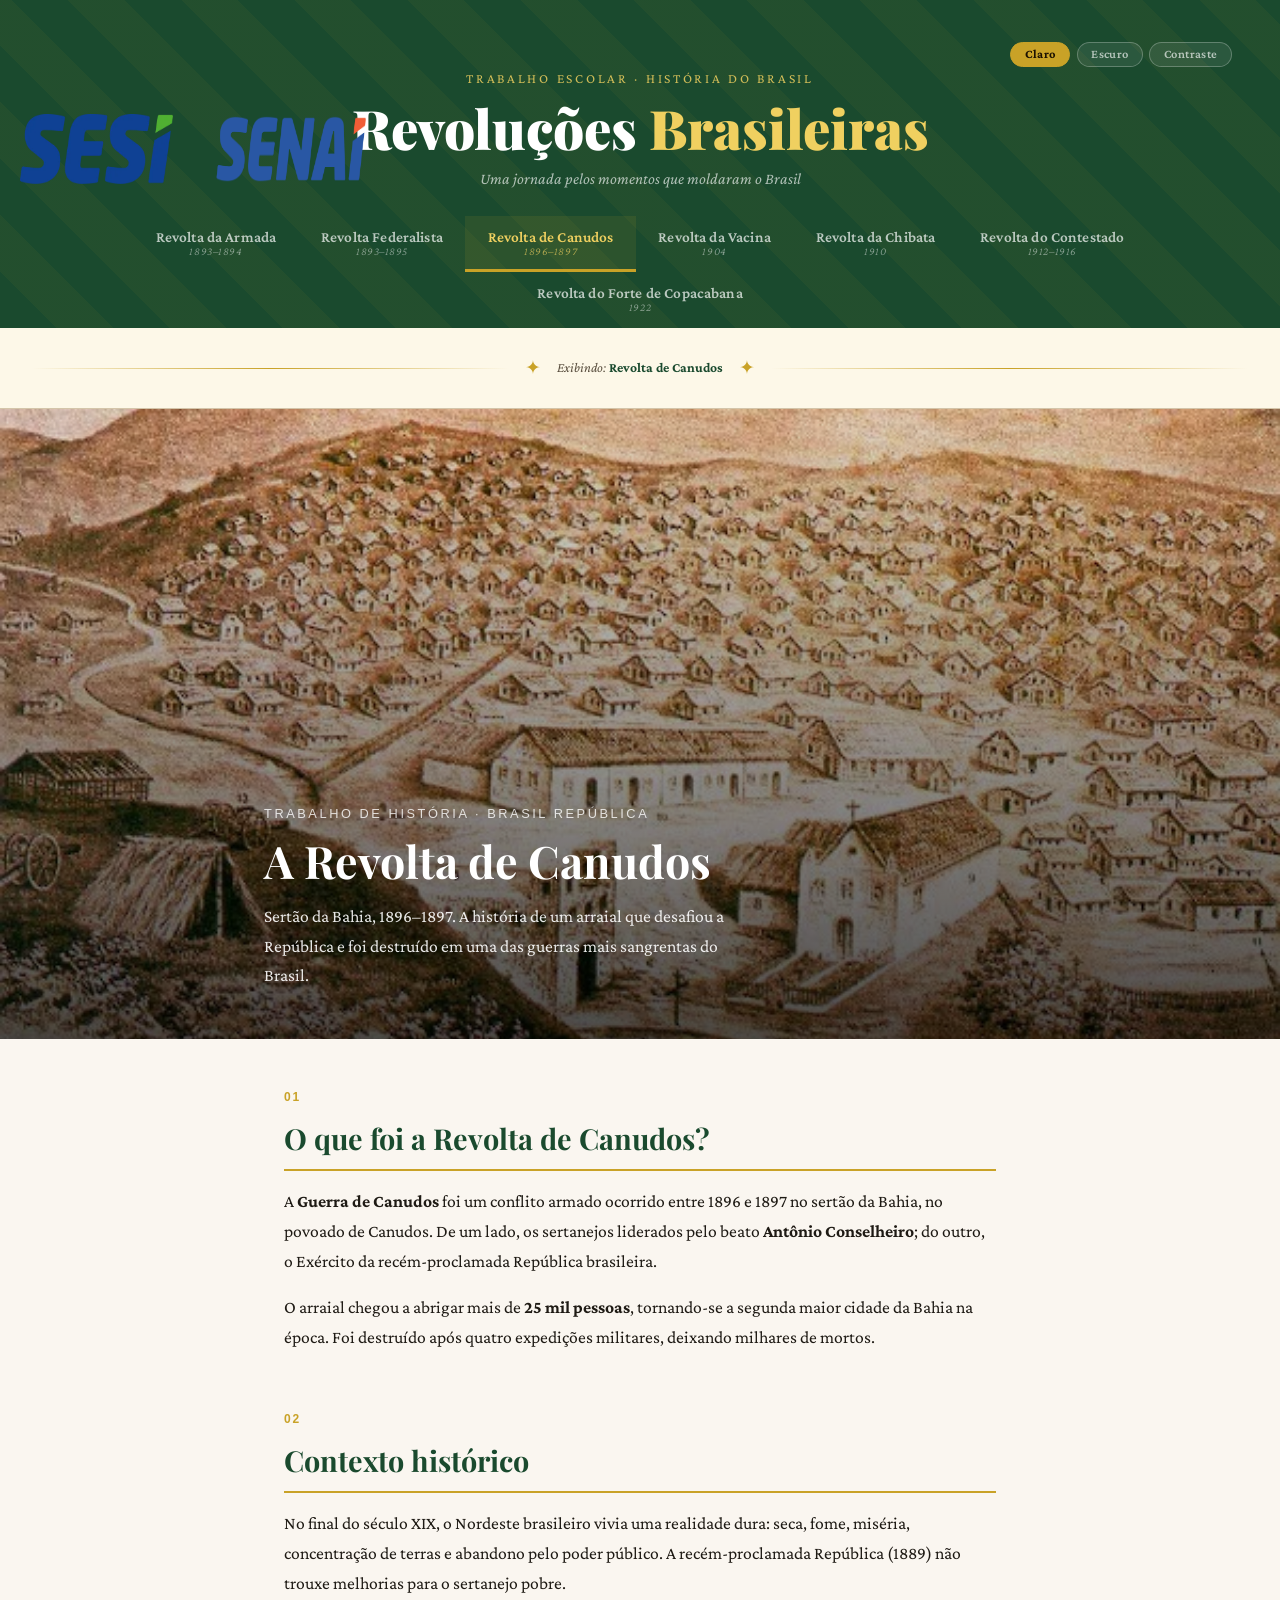
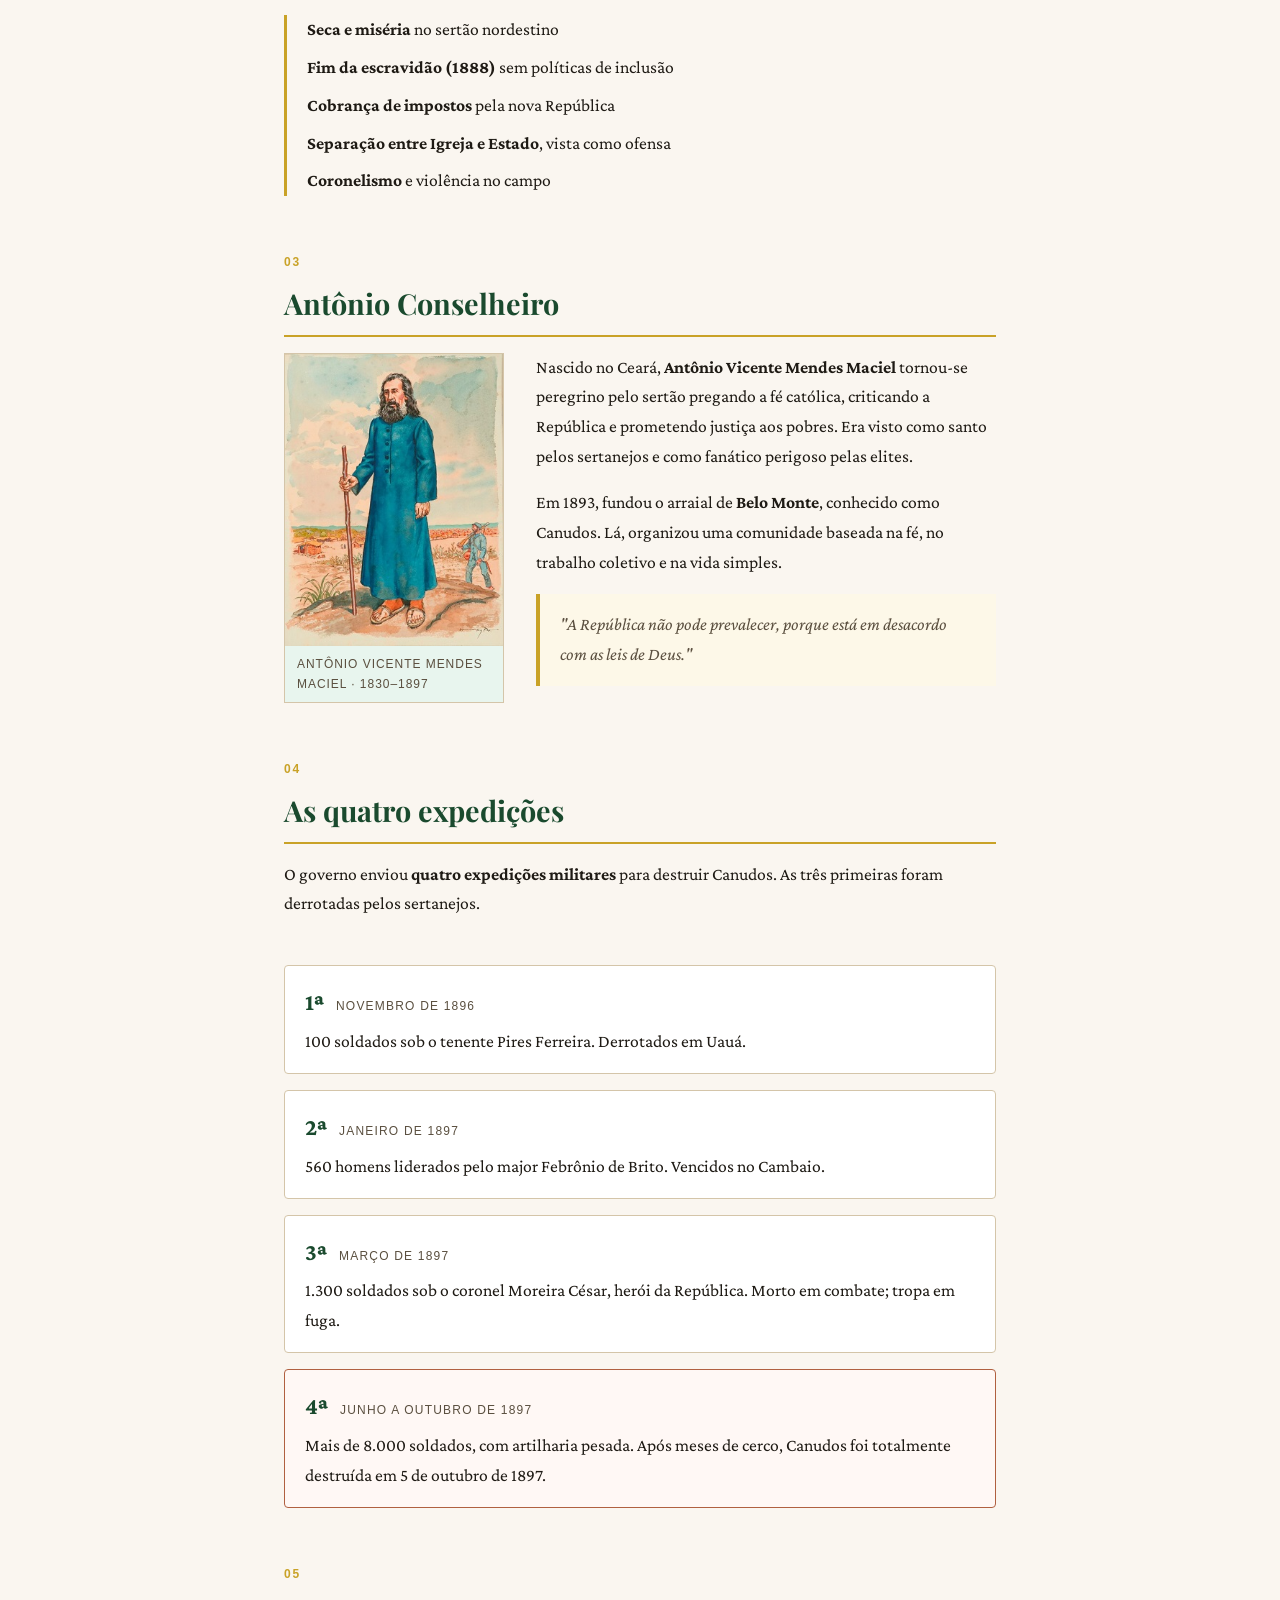
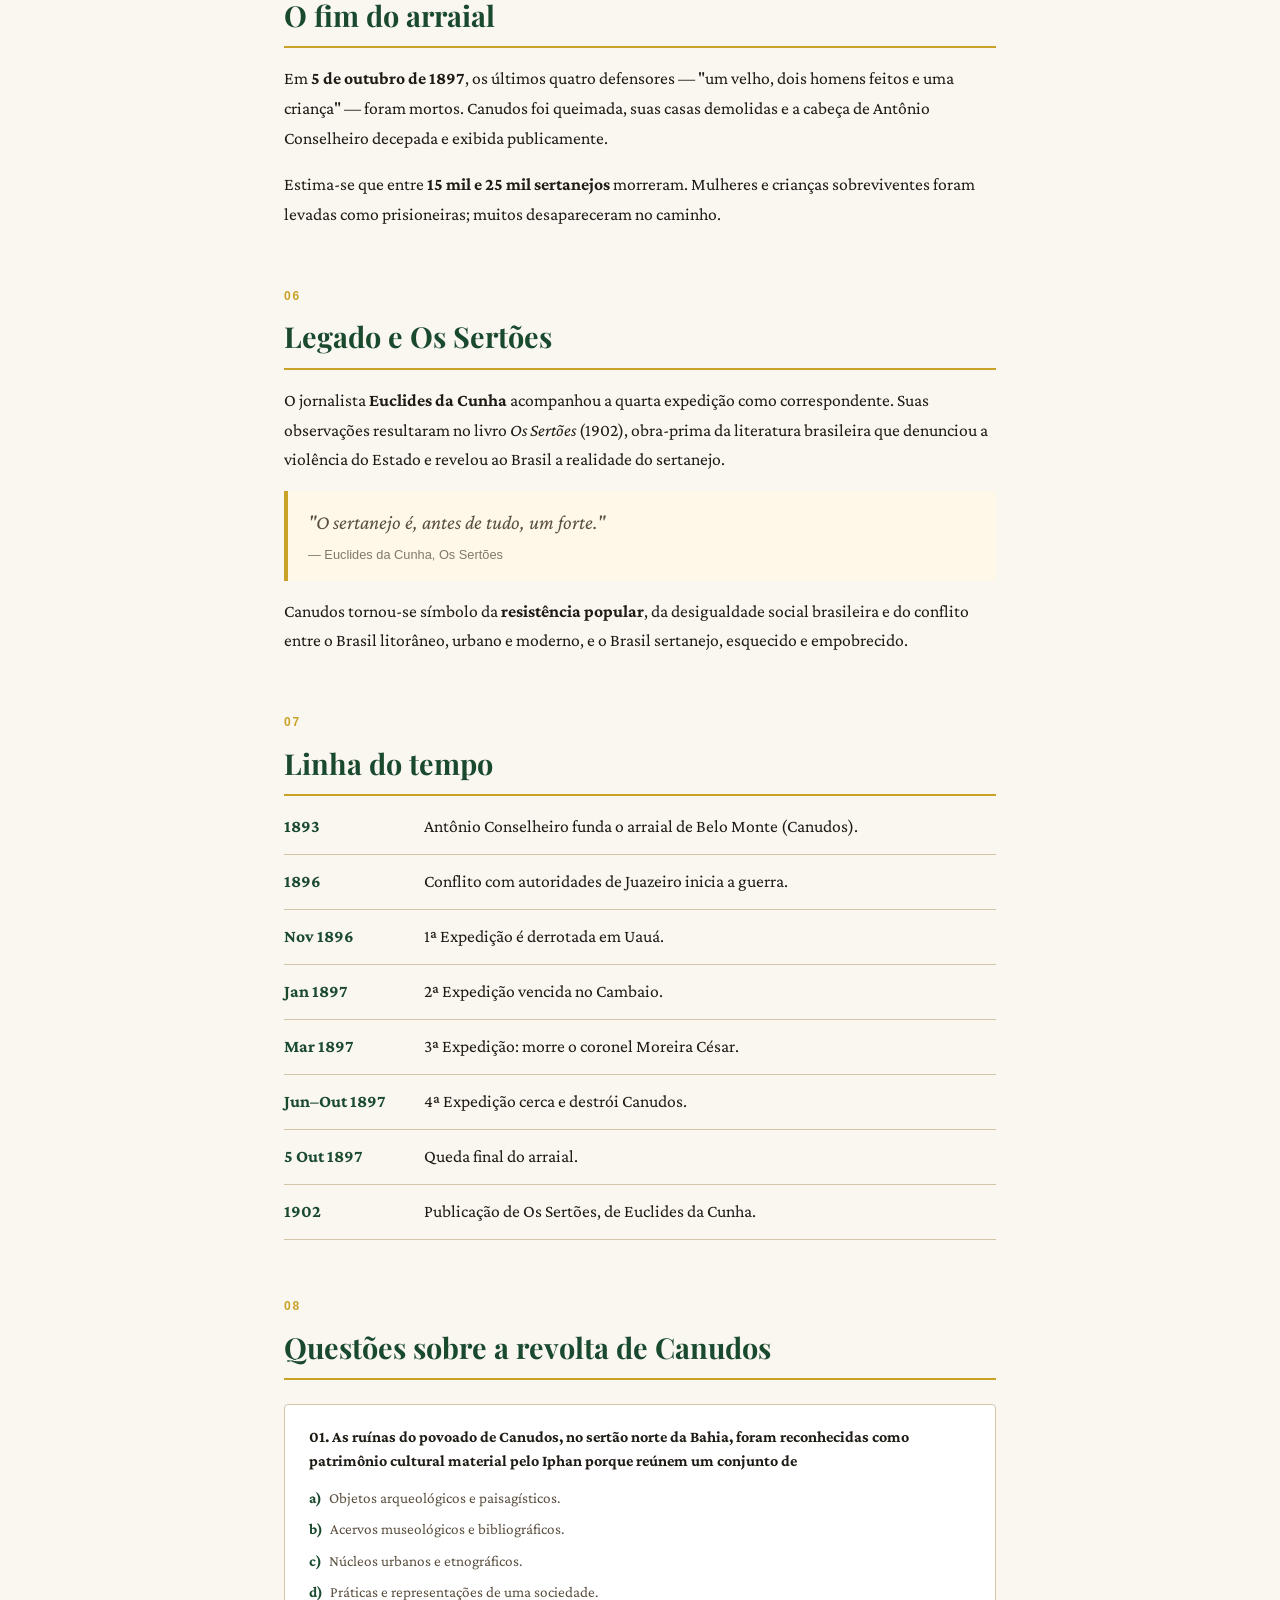
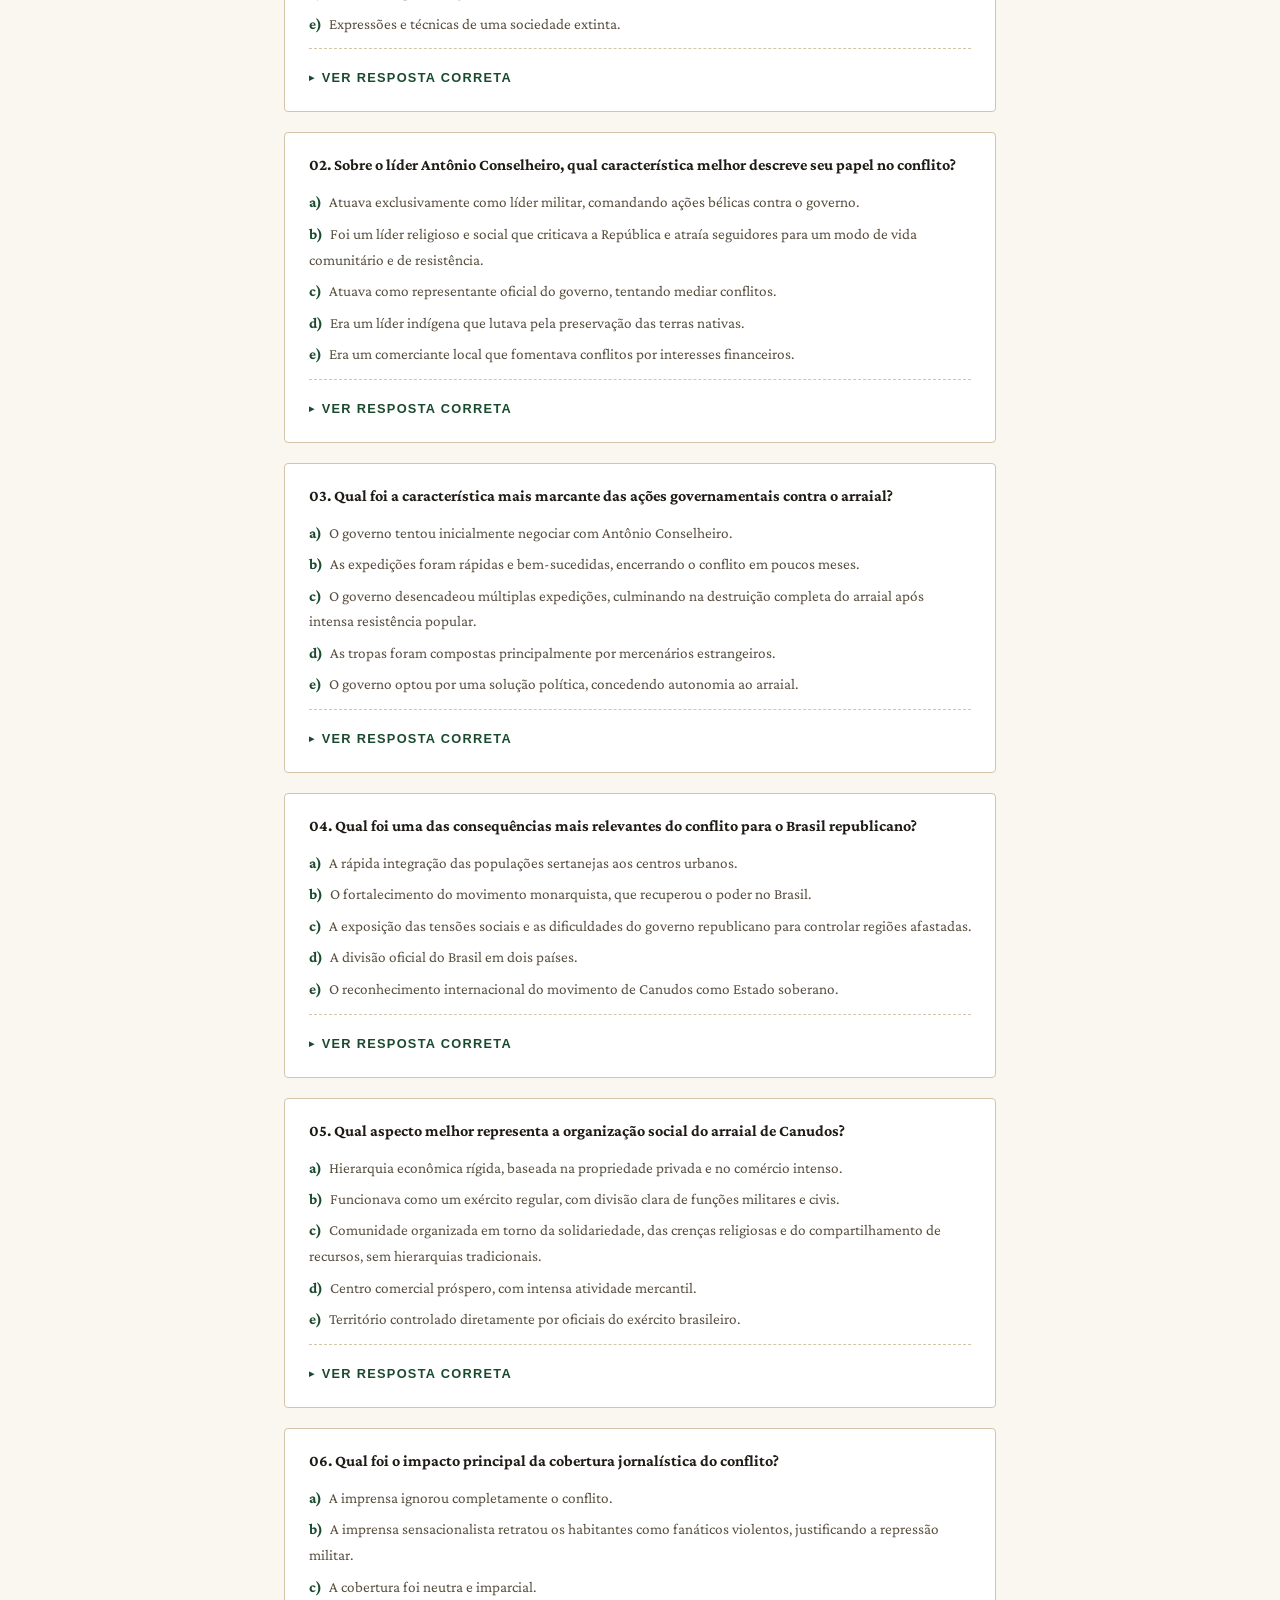
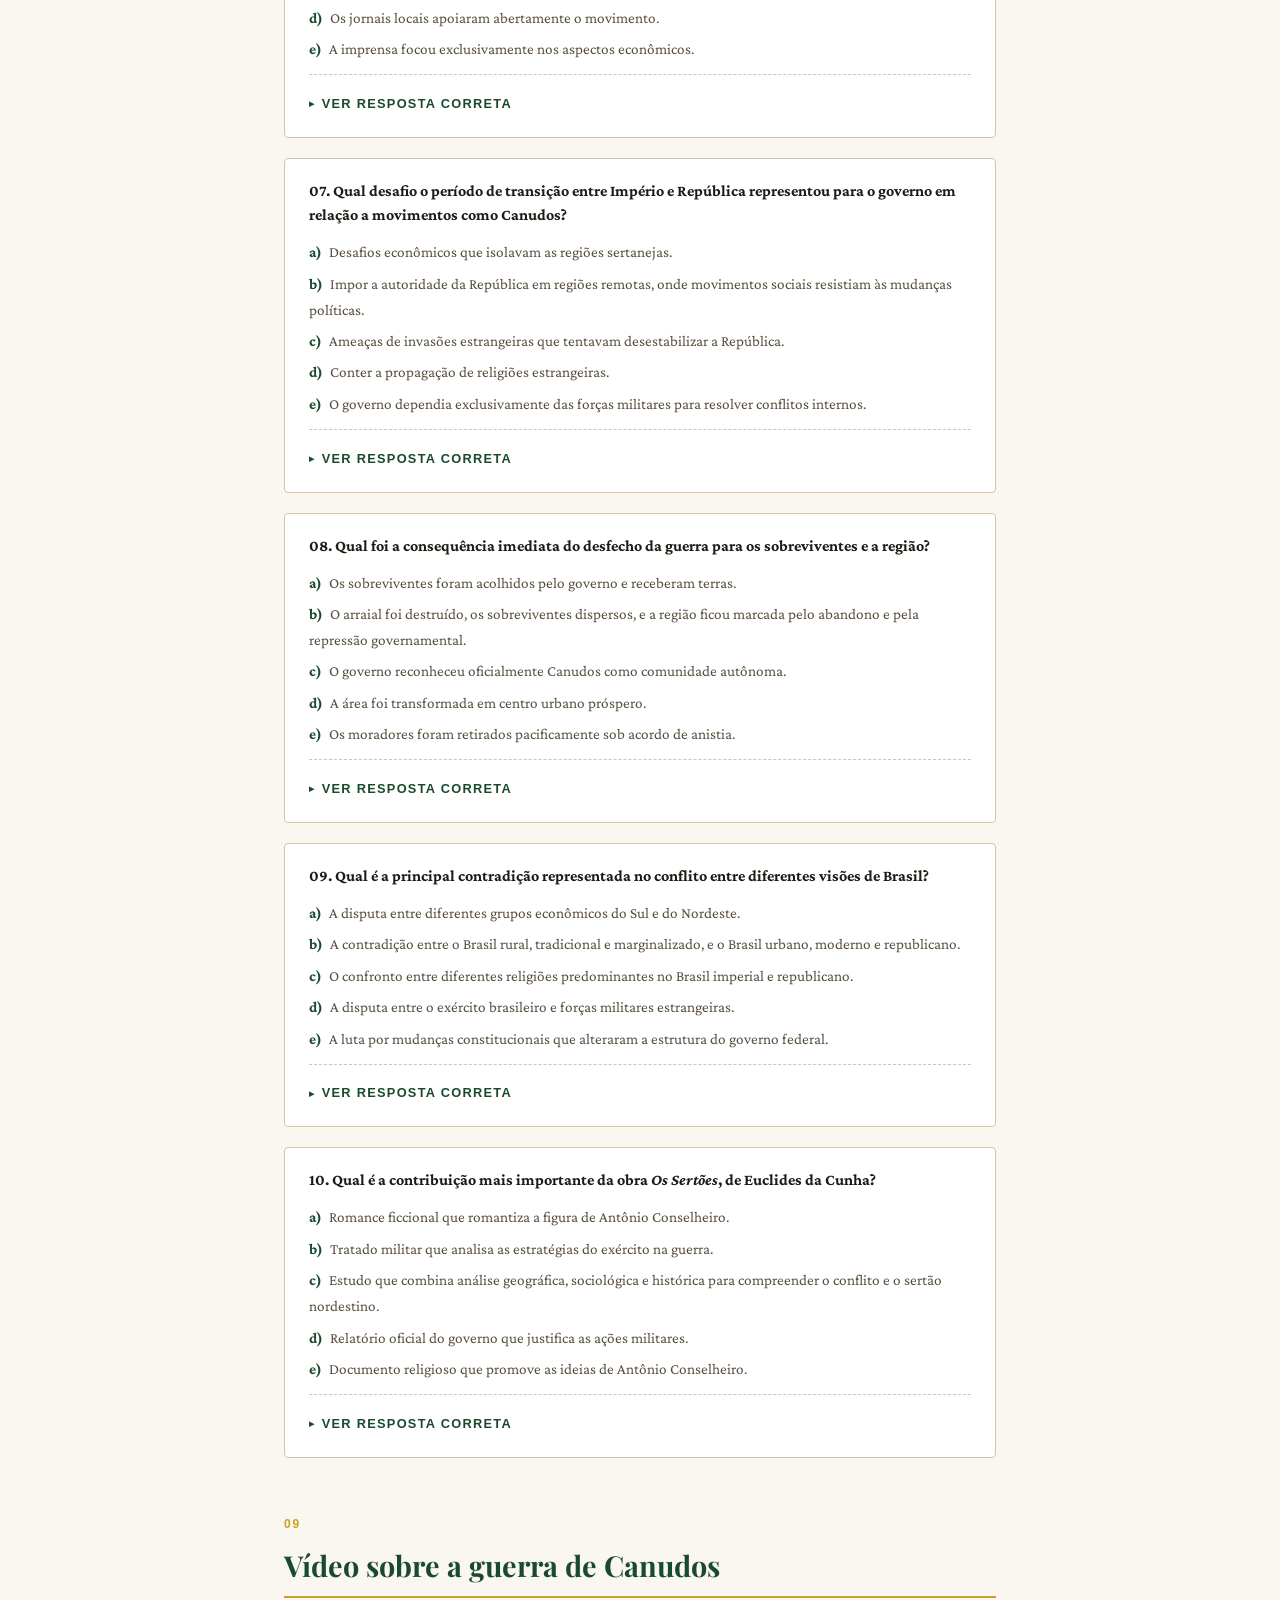
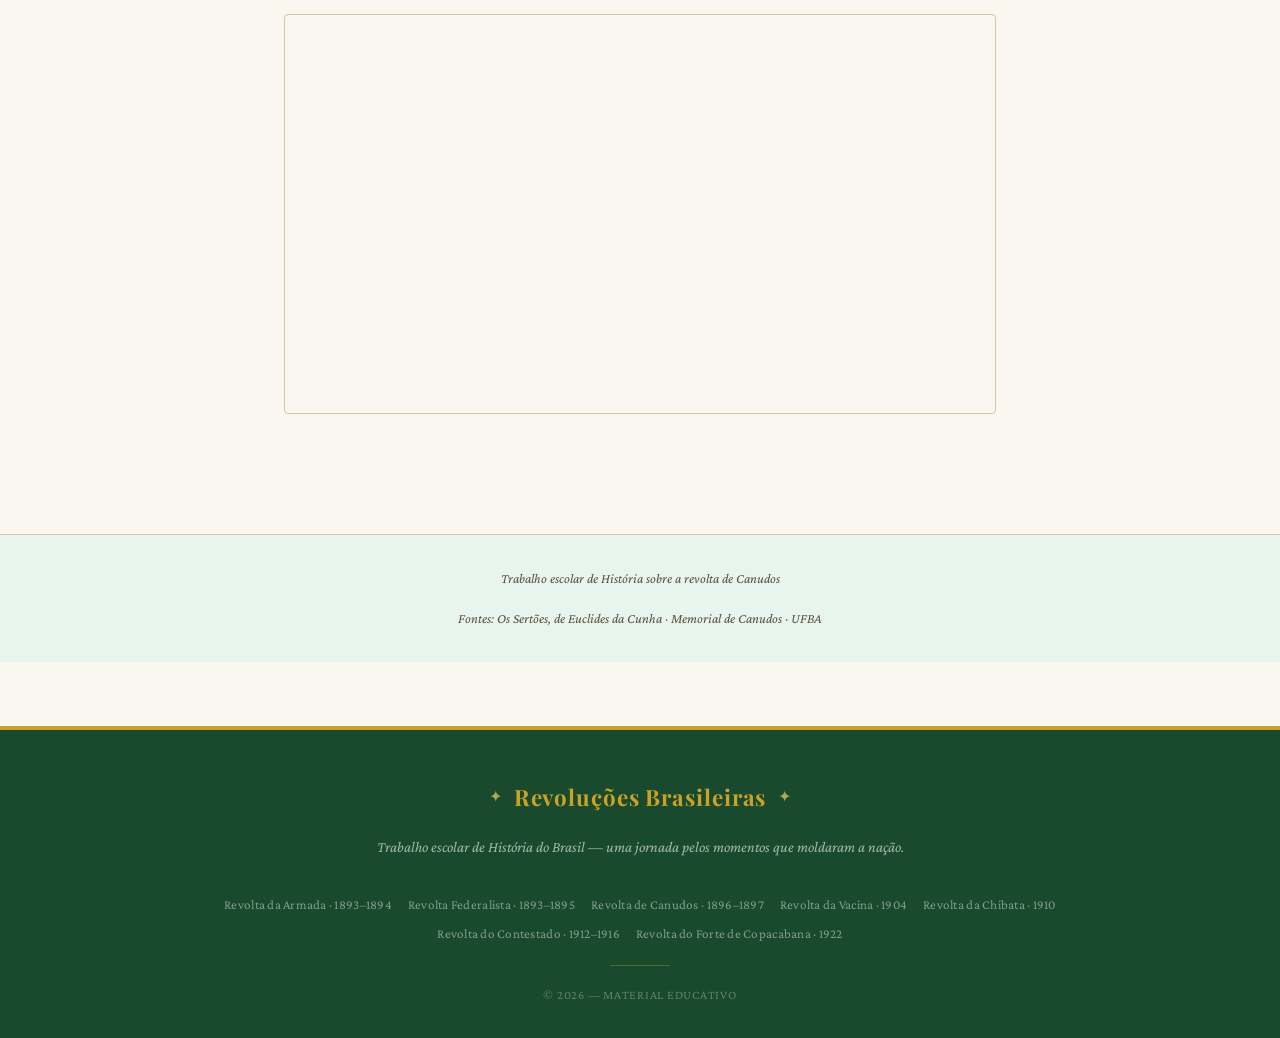
==== commit f79027d3: "Update index_real.html" ====
--- a/index_real.html
+++ b/index_real.html
@@ -24,11 +24,6 @@
       <button class="tema-btn" onclick="definirTema('contraste')" title="Alto Contraste">Contraste</button>
     </div>
 
-    <div class="header-top">
-      <p class="header-eyebrow">Trabalho Escolar · História do Brasil</p>
-      <h1 class="header-title">Revoluções <span>Brasileiras</span></h1>
-      <p class="header-subtitle">Uma jornada pelos momentos que moldaram o Brasil</p>
-
       <!-- ============================================================
            FOTOS DO CABEÇALHO — altere apenas o src= de cada imagem
            ============================================================ -->
@@ -43,6 +38,11 @@
           </div>
       </div>
       <!-- ============================================================ -->
+
+    <div class="header-top">
+      <p class="header-eyebrow">Trabalho Escolar · História do Brasil</p>
+      <h1 class="header-title">Revoluções <span>Brasileiras</span></h1>
+      <p class="header-subtitle">Uma jornada pelos momentos que moldaram o Brasil</p>
     </div>
 
     <nav>
@@ -398,79 +398,14 @@
       <style>
 /* Garantir que o wrapper não vaze estilos */
 .forte-nova-aba { all: unset; display: block; box-sizing: border-box; font-family: "Georgia", "Times New Roman", Times, serif; }
-
-/* Corrige o hero resetado pelo all:unset */
-.forte-nova-aba .hero {
-  position: relative !important;
-  display: block !important;
-  width: 100% !important;
-  height: 70vh !important;
-  min-height: 420px !important;
-  overflow: hidden !important;
-  box-sizing: border-box !important;
-}
-.forte-nova-aba .hero__img {
-  position: absolute !important;
-  top: 0 !important; left: 0 !important; right: 0 !important; bottom: 0 !important;
-  width: 100% !important;
-  height: 100% !important;
-  object-fit: cover !important;
-  display: block !important;
-  max-width: none !important;
-}
-.forte-nova-aba .hero__overlay {
-  position: absolute !important;
-  top: 0 !important; left: 0 !important; right: 0 !important; bottom: 0 !important;
-  background: linear-gradient(to bottom, rgba(0,0,0,0.2), rgba(0,0,0,0.75)) !important;
-  z-index: 1 !important;
-}
-.forte-nova-aba .hero__content {
-  position: relative !important;
-  z-index: 10 !important;
-  height: 100% !important;
-  display: flex !important;
-  flex-direction: column !important;
-  justify-content: flex-end !important;
-  padding: 2rem 1.5rem 3rem !important;
-  max-width: 800px !important;
-  margin: 0 auto !important;
-  box-sizing: border-box !important;
-}
-.forte-nova-aba .hero__kicker {
-  font-family: Arial, sans-serif !important;
-  font-size: 0.8rem !important;
-  text-transform: uppercase !important;
-  letter-spacing: 0.2em !important;
-  color: rgba(255,255,255,0.85) !important;
-  margin-bottom: 0.75rem !important;
-  display: block !important;
-}
-.forte-nova-aba .hero__title {
-  font-family: 'Playfair Display', serif !important;
-  font-size: 2.8rem !important;
-  color: #fff !important;
-  line-height: 1.1 !important;
-  display: block !important;
-  margin: 0 !important;
-}
-.forte-nova-aba .hero__subtitle {
-  margin-top: 1rem !important;
-  font-size: 1.1rem !important;
-  color: rgba(255,255,255,0.9) !important;
-  display: block !important;
-}
       </style>
       <div class="forte-nova-aba">
 
 
     <header class="hero">
-        <img class="hero__img" src="fotos/background.jpg" alt="Os 18 do Forte de Copacabana" />
-        <div class="hero__overlay"></div>
-        <div class="hero__content">
-            <p class="hero__kicker">5 de julho de 1922 · Brasil República</p>
-            <h1 class="hero__title">A Revolta do Forte<br>de Copacabana</h1>
-            <p class="hero__subtitle">— Os 18 do Forte —</p>
-        </div>
+        <div class="eyebrow">5 de julho de 1922</div>
+        <h1>A Revolta do Forte<br>de Copacabana</h1>
+        <div class="date">— Os 18 do Forte —</div>
     </header>
 
     <nav class="main-nav">
@@ -1769,7 +1704,7 @@
             <!-- JOÃO CÂNDIDO -->
             <div class="chibata-caixa">
               <h3>O Líder dos Revoltosos</h3>
-              <img src="fotos/Marinheiro.jpeg" alt="João Cândido, o Almirante Negro">
+              <img src="fotos/Marinheiros.jpeg" alt="João Cândido, o Almirante Negro">
               <p>João Cândido Felisberto foi um marinheiro brasileiro nascido no Rio Grande do Sul e ficou conhecido por liderar a Revolta da Chibata, em 1910. O movimento aconteceu porque os marinheiros sofriam com baixos salários, más condições de trabalho e castigos físicos, como as chibatadas. João Cândido liderou a revolta exigindo o fim desses castigos e melhores condições na Marinha. Durante o movimento, os revoltosos chegaram a controlar navios de guerra importantes do país. Por sua coragem e liderança, ele ficou conhecido como "Almirante Negro". Mesmo com a promessa do governo de atender às exigências, João Cândido foi perseguido, preso e expulso da Marinha. Hoje, ele é lembrado como símbolo da luta contra a violência e a injustiça.</p>
             </div>
 
@@ -2918,4 +2853,4 @@
     })();
     </script>
 </body>
-</html>+</html>
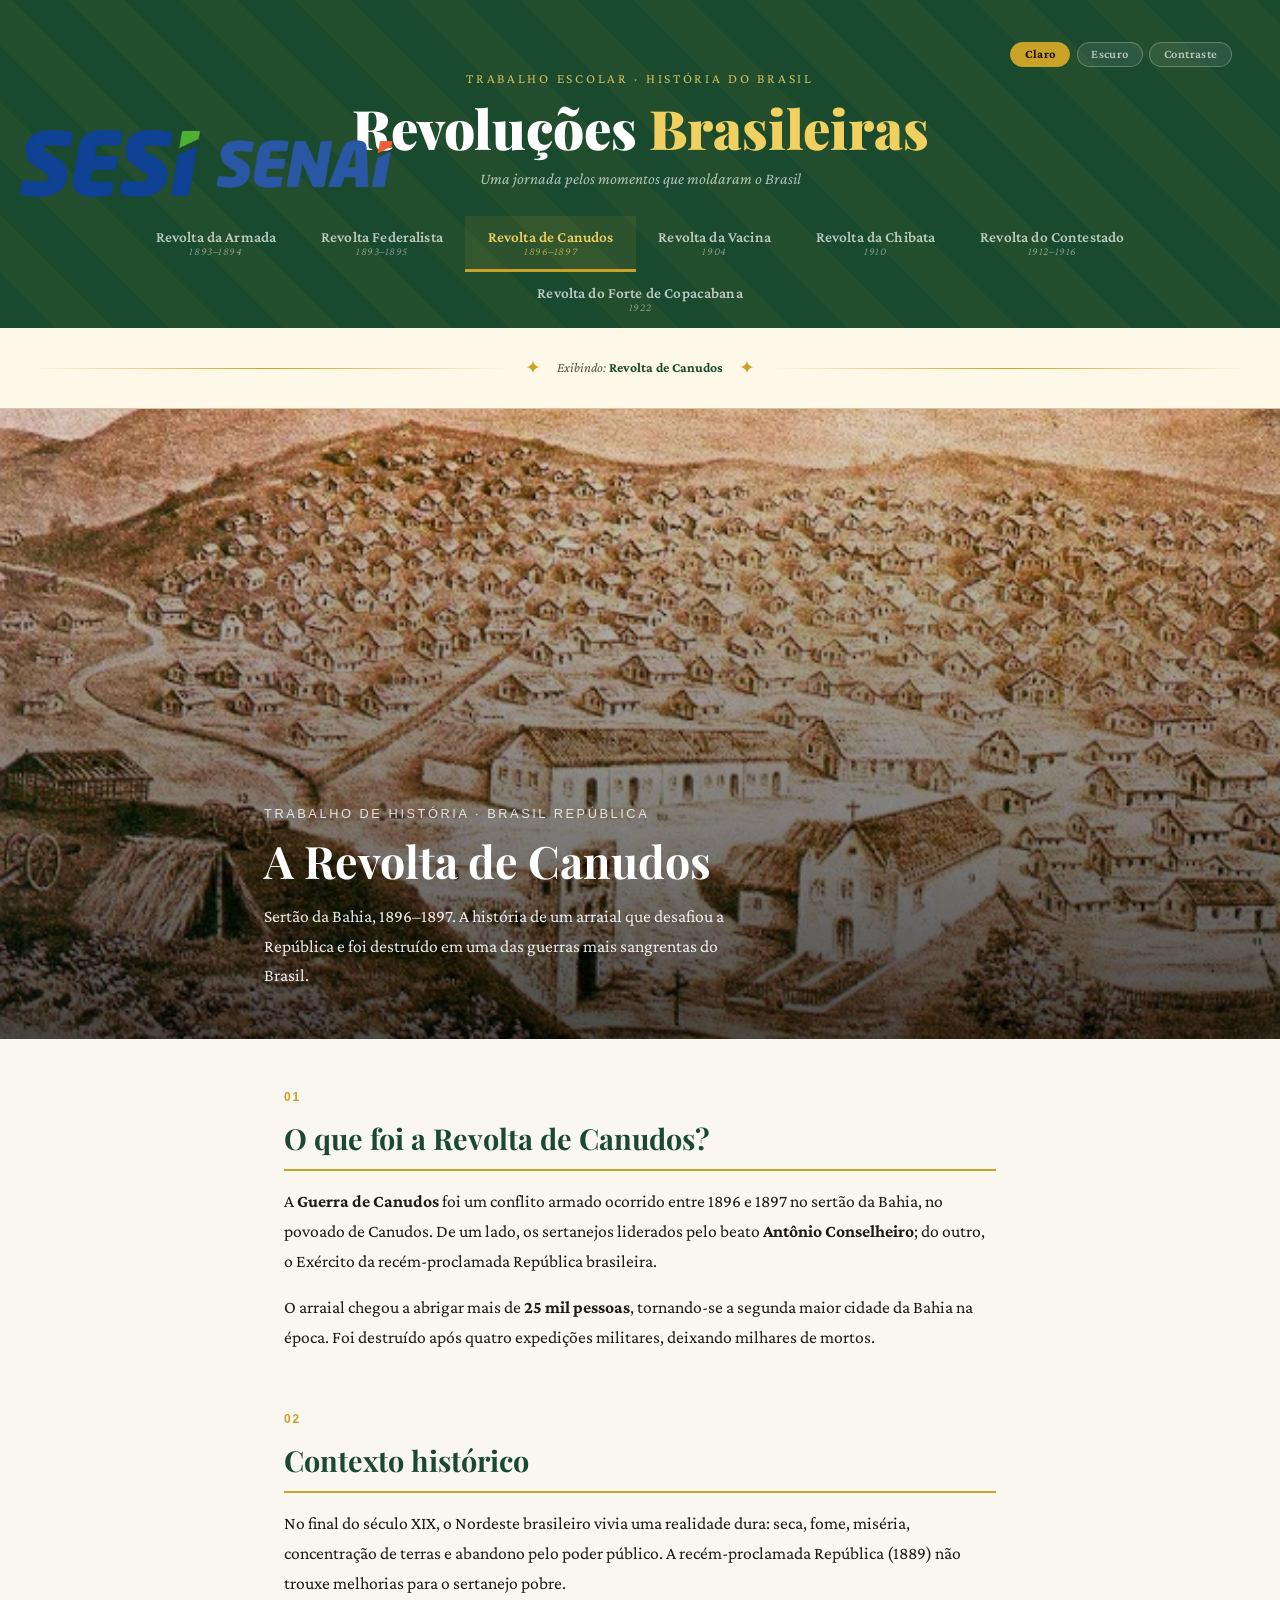
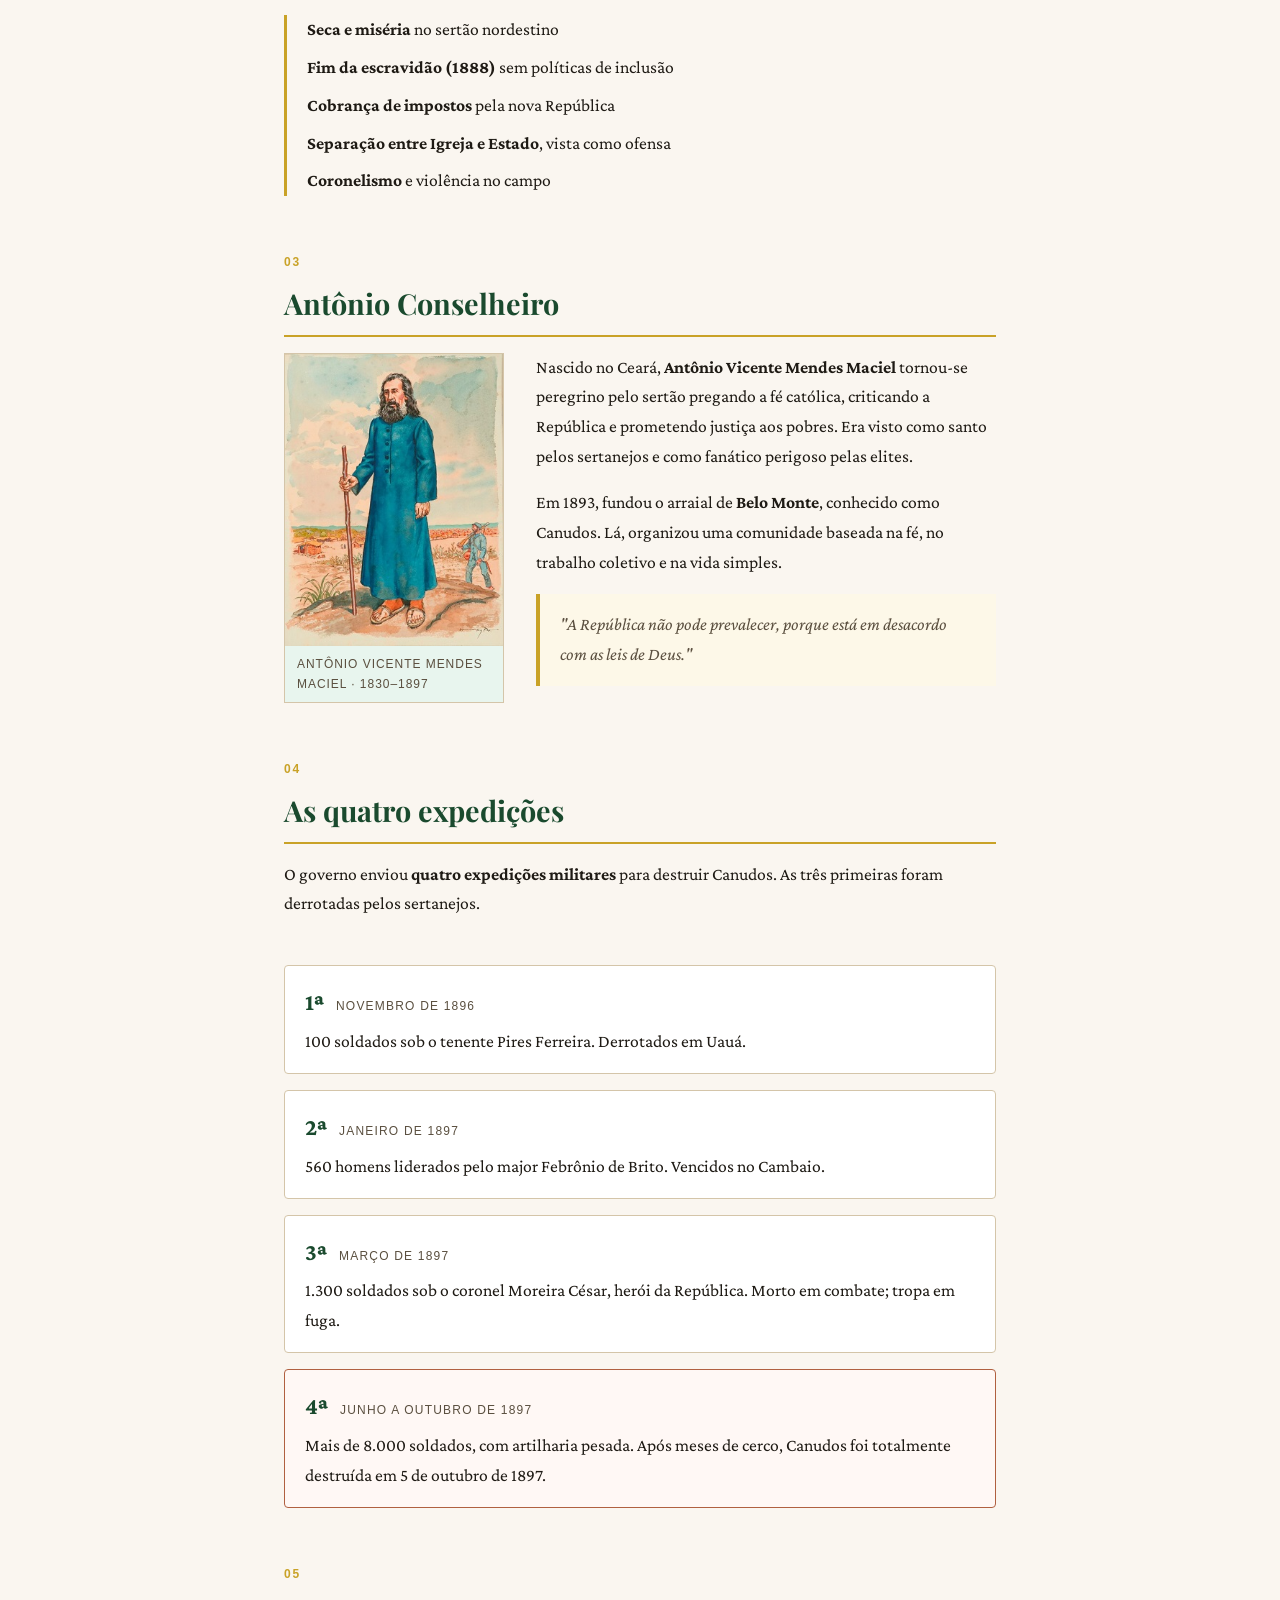
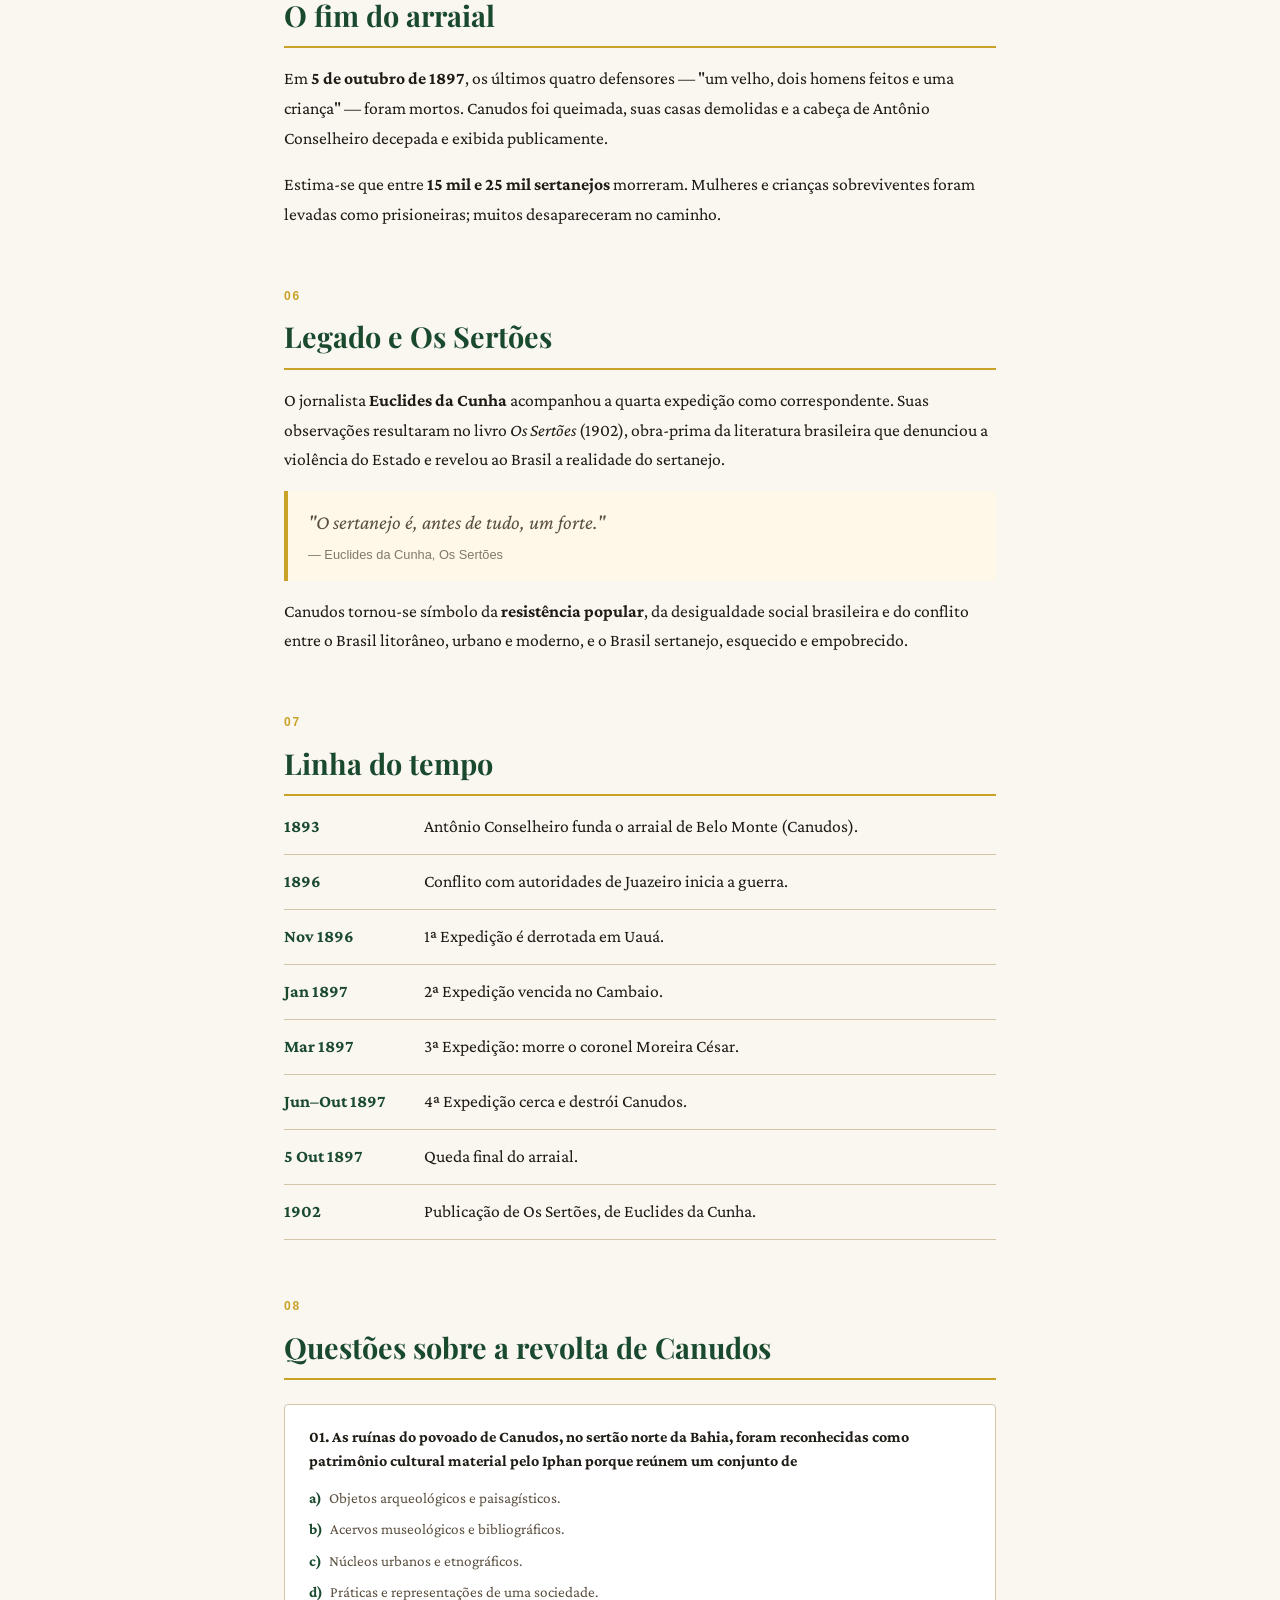
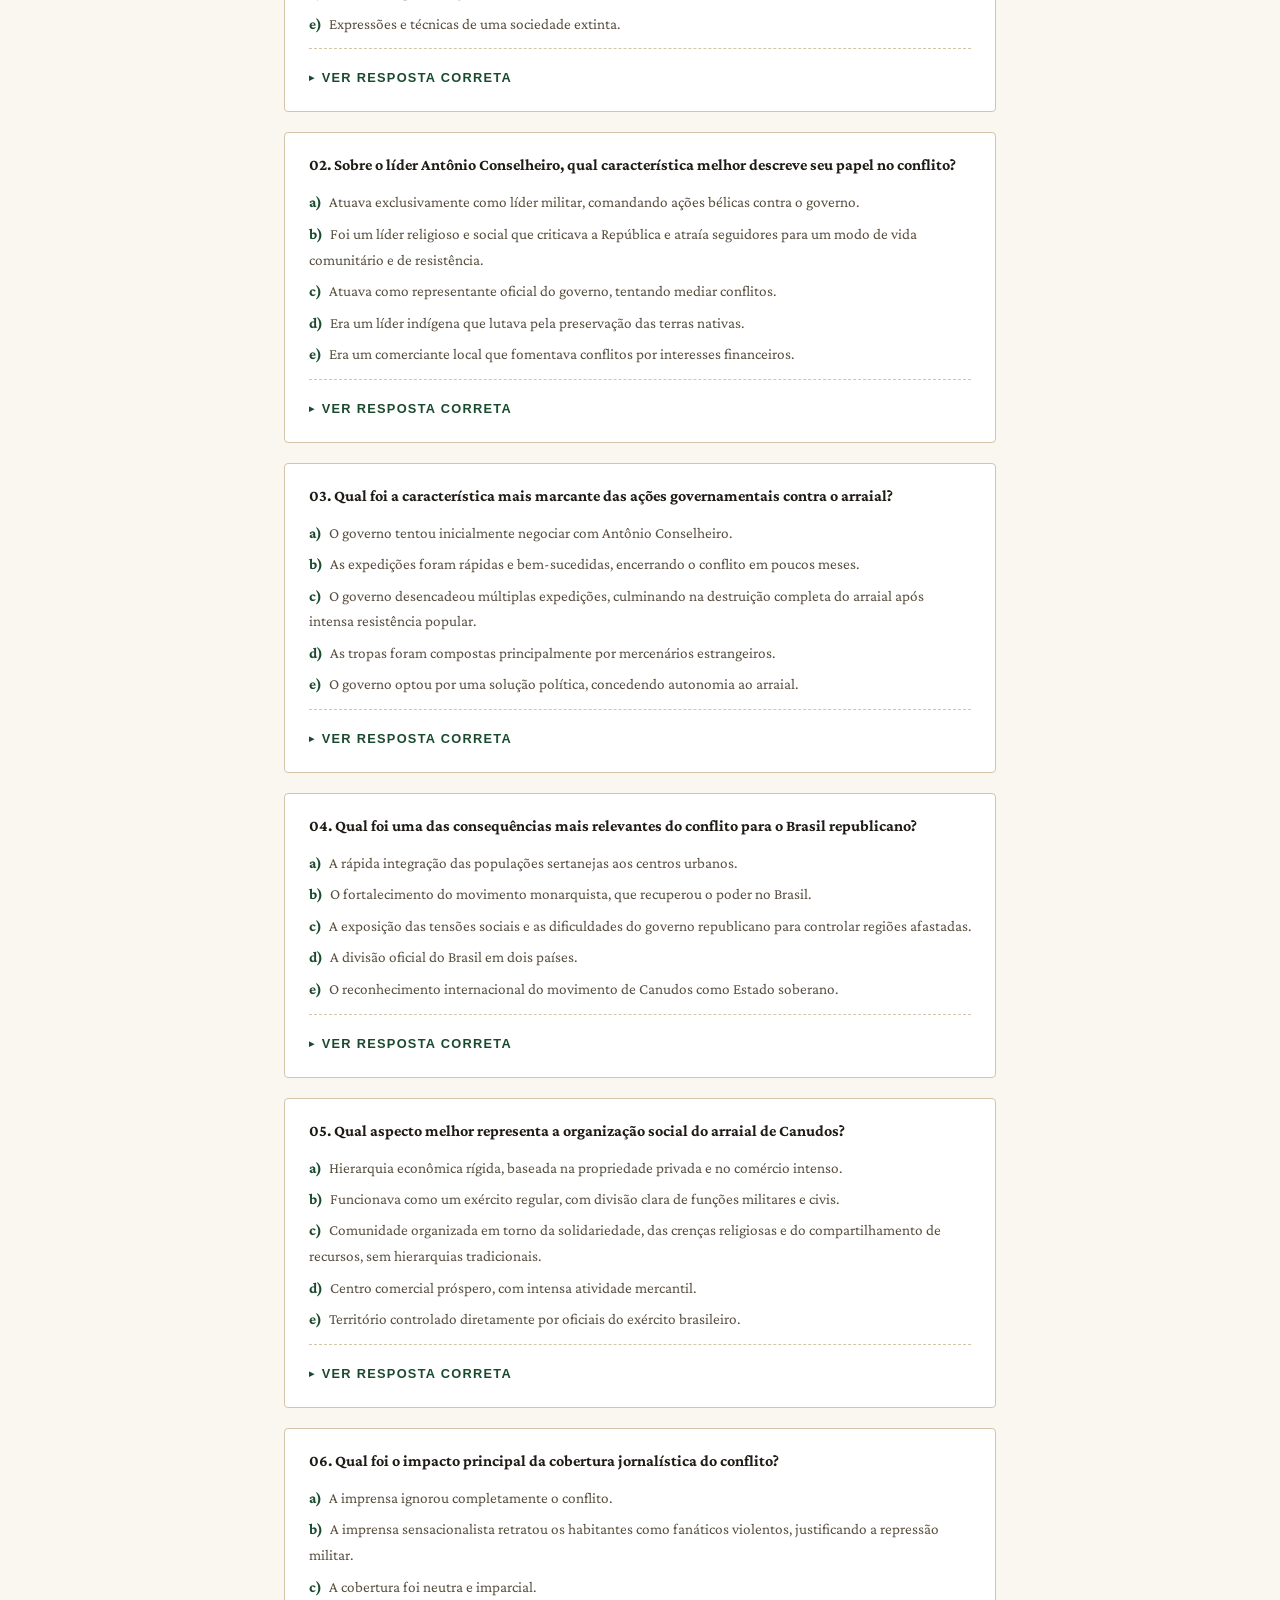
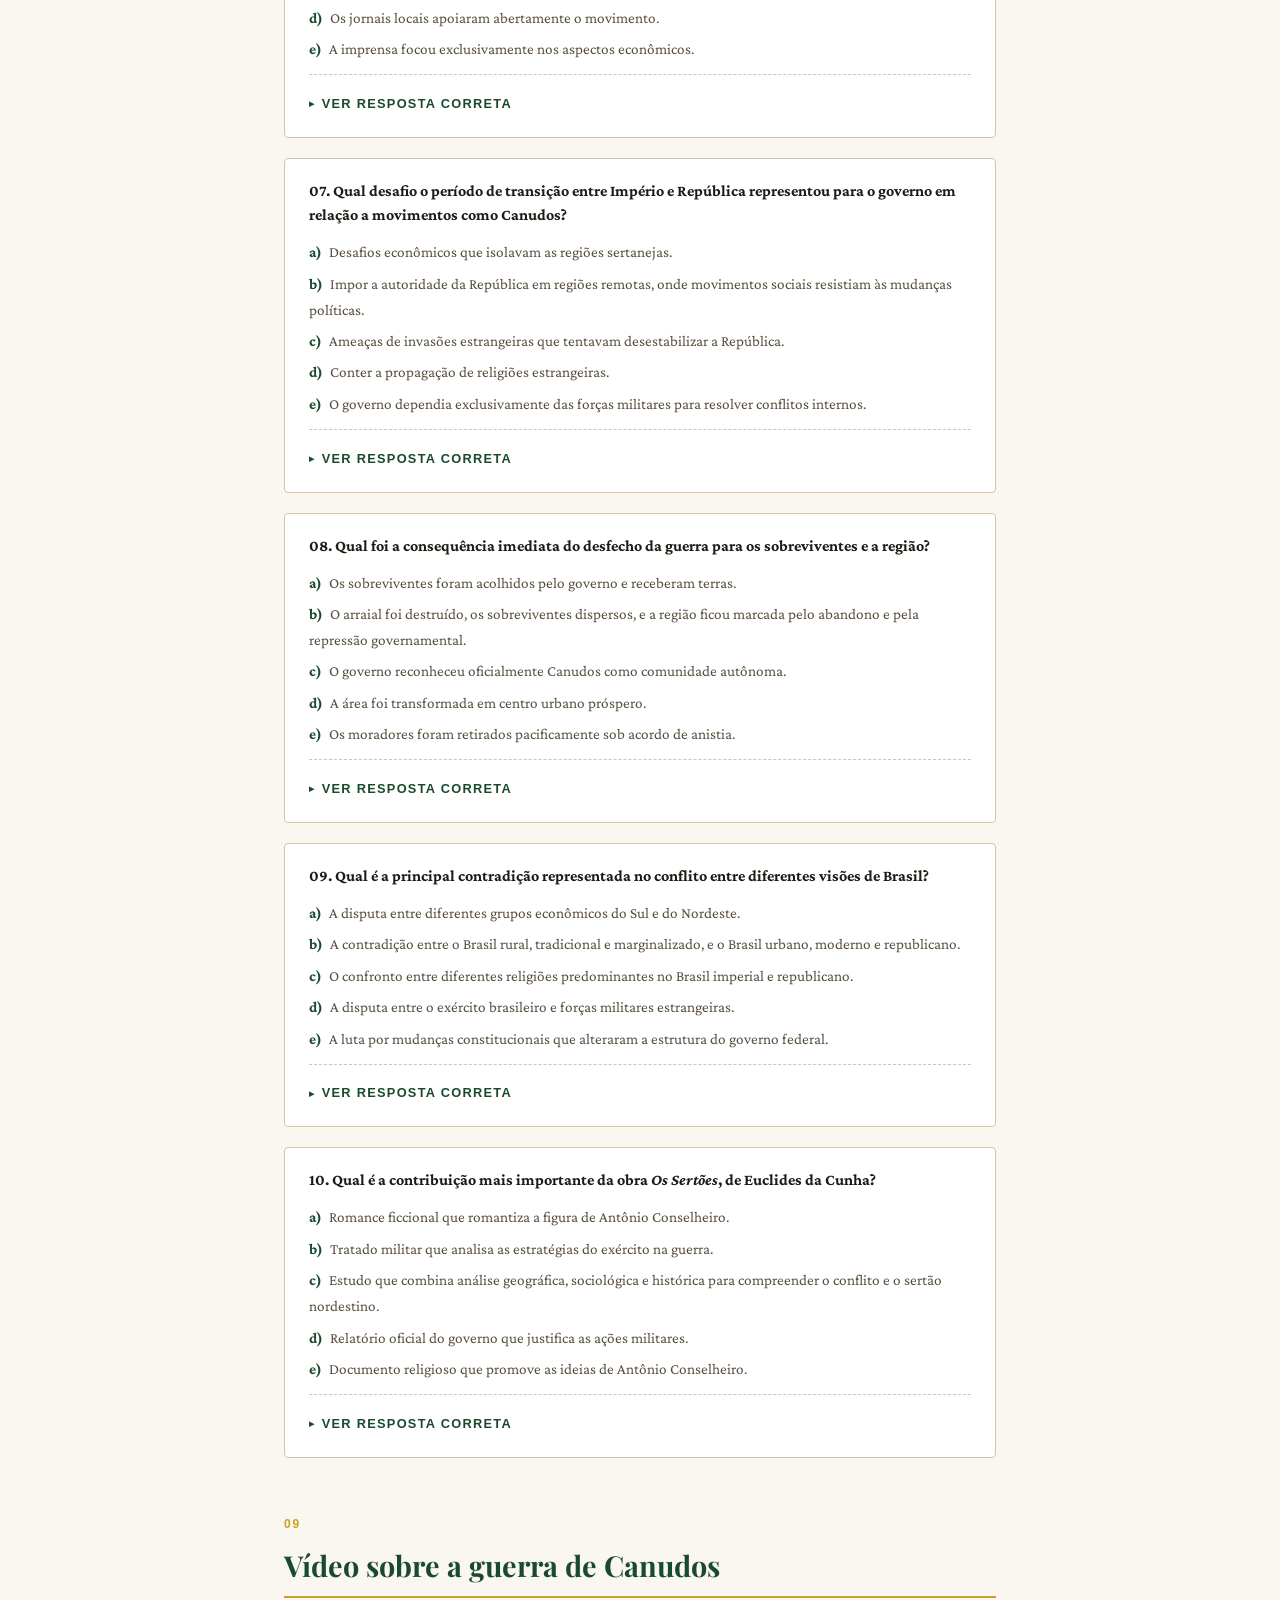
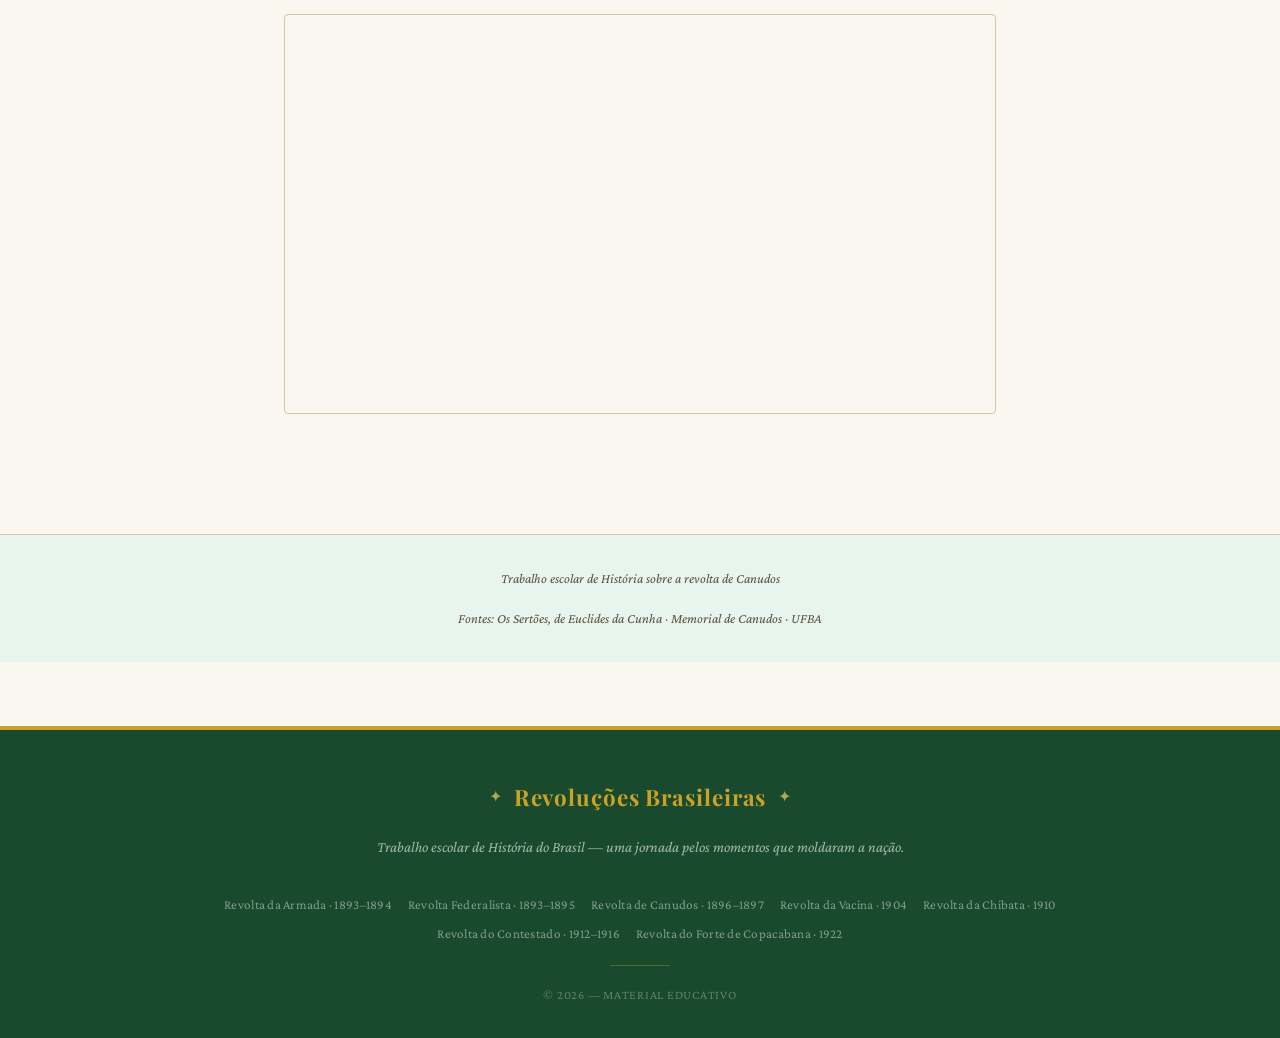
==== commit 57a64d12: "Update index_real.html" ====
--- a/index_real.html
+++ b/index_real.html
@@ -2606,7 +2606,7 @@
           });
         }
         attachVideo('fed-containerEntrevista', 'fed-placeholderEntrevista', 'https://drive.google.com/file/d/154mda35MkFSrxaKIISc4MBtBkwHOHSdJ/preview', true);
-        attachVideo('fed-containerExplicativo', 'fed-placeholderExplicativo', 'https://drive.google.com/file/d/1MWO3McsUhKexKvG3lPJSbVZ_Kt3xB--Y/preview', true);
+        attachVideo('fed-containerExplicativo', 'fed-placeholderExplicativo', 'https://drive.google.com/file/d/16D3Z62pU6JAsgrWujPM-Q0elWqPs8NHl/preview', true);
       }
 
       function iniciarTudo() {
--- a/style_real.css
+++ b/style_real.css
@@ -105,20 +105,7 @@
   
 }
 
-@media (max-width: 768px) {
-  .container-fotos-esquerda {
-    position: static;
-    transform: none;    /* Cancela o translateY(-50%) do desktop */
-    flex-direction: column; /* Empilha os elementos em pé */
-    height: auto;           /* Garante que a altura se ajuste ao novo tamanho */
-    margin-bottom: 1rem;
-    align-items: center;
-  }
-  
-  .container-fotos-esquerda img {
-    margin-bottom: 15px;    /* Cria um espacinho entre as fotos empilhadas */
-  }
-}
+
 
 .header-eyebrow {
   font-family: 'Crimson Pro', serif;
@@ -2130,6 +2117,7 @@
   width: 100%;
   display: flex;
   align-items: center;
+  background-color: #fcf4f4;
   justify-content: space-between;
   padding: 0 24px;
   height: 56px;
@@ -4657,28 +4645,5214 @@
 
 /* Contêiner posicionado à esquerda */
 .container-fotos-esquerda {
-    position: absolute; /* Permite posicionar sobre o banner */
-    left: 20px;         /* Distância da borda esquerda */
-    top: 50%;           /* Centraliza verticalmente em relação ao banner */
-    transform: translateY(-50%); 
-    display: flex;      /* Coloca os itens um ao lado do outro */
-    gap: 15px;          /* Espaçamento entre as duas fotos */
-    z-index: 10;        /* Garante que fique acima do fundo */
+    position: absolute;
+    left: 20px;
+    top: 50%;
+    transform: translateY(-50%);
+    display: flex;
+    gap: 15px;
+    z-index: 10;
 }
 
 /* Estilização dos espaços das fotos */
 .moldura-foto {
-    width: 180px;       /* Largura da foto (ajuste como preferir) */
-    height: 100px;       /* Altura da foto */ 
-    overflow: hidden;   /* Garante que a imagem não saia da borda */
-}
-
-
+    width: 180px;
+    height: 100px;
+    overflow: hidden;
+}
 
 .moldura-foto img {
-    width: 85%;
-    height: 70%;
+    width: 100%;
+    height: 100%;
+    object-fit: contain;
     display: block;
+}
+
+/* Mobile: fotos acima do título, centralizadas */
+@media (max-width: 768px) {
+    .container-fotos-esquerda {
+        position: static;
+        transform: none;
+        display: flex;
+        flex-direction: row;
+        justify-content: center;
+        flex-wrap: wrap;
+        gap: 12px;
+        margin-bottom: 1.2rem;
+        width: 100%;
+    }
+
+    .moldura-foto {
+        width: 130px;
+        height: 70px;
+    }
+}
+
+.forte-nova-aba { margin: 0; padding: 0; box-sizing: border-box; }
+.forte-nova-aba {
+  --bg: #f4ede0;
+  --paper: #fbf6ec;
+  --ink: #1f1a14;
+  --ink-soft: #4a3f30;
+  --accent: #2b0a0a;
+  --accent-dark: #300a0a;
+  --gold: #c49112;
+  --line: #d8c8a8;
+}
+.forte-nova-aba { scroll-behavior: smooth; -webkit-text-size-adjust: 100%; }
+.forte-nova-aba {
+  font-family: "Georgia", "Times New Roman", Times, serif;
+  background: var(--bg);
+  color: var(--ink);
+  line-height: 1.7;
+  background-image:
+    radial-gradient(circle at 20% 10%, rgba(139,30,30,0.05) 0%, transparent 40%),
+    radial-gradient(circle at 80% 90%, rgba(184,134,11,0.06) 0%, transparent 40%);
+  overflow-x: hidden;
+}
+.forte-nova-aba img { max-width: 100%; height: auto; display: block; }
+.forte-nova-aba /* HERO */
+.hero {
+  padding: clamp(60px, 10vw, 120px) 20px;
+  text-align: center;
+  border-bottom: 6px double var(--gold);
+  position: relative;
+  background-image: url('./background.jpg');
+  background-repeat: no-repeat;
+  background-size: cover;
+}
+.forte-nova-aba .hero::before {
+  content: "";
+  position: absolute;
+  inset: 0;
+  background-image:
+    repeating-linear-gradient(45deg, transparent 0 20px, rgba(255,255,255,0.02) 20px 21px);
+  pointer-events: none;
+}
+.forte-nova-aba .hero > * { position: relative; z-index: 1; }
+.forte-nova-aba .eyebrow {
+  font-family: 'Courier New', monospace;
+  letter-spacing: 6px;
+  font-size: clamp(1rem, 4vw, 1.1rem);
+  color: rgb(0, 0, 0);
+  text-transform: uppercase;
+  margin-bottom: 20px;
+  color: rgb(0, 0, 0);
+  font-weight: 900;
+}
+.forte-nova-aba .hero h1 {
+  font-size: clamp(1.8rem, 6vw, 4rem);
+  font-weight: normal;
+  font-style: italic;
+  line-height: 1.1;
+  margin-bottom: 20px;
+  text-shadow: 2px 2px 0 rgba(0,0,0,0.3);
+  word-wrap: break-word;
+  color: rgb(244, 224, 224);
+}
+.forte-nova-aba .hero .date {
+  font-size: clamp(0.9rem, 2.5vw, 1.1rem);
+  color: #000000;
+  letter-spacing: 2px;
+}
+.forte-nova-aba /* NAV */
+.main-nav {
+  background: var(--ink);
+  padding: 14px 12px;
+  position: sticky;
+  top: 0;
+  z-index: 10;
+  box-shadow: 0 4px 12px rgba(0,0,0,0.2);
+  overflow-x: auto;
+  -webkit-overflow-scrolling: touch;
+}
+.forte-nova-aba .main-nav ul {
+  list-style: none;
+  display: flex;
+  justify-content: center;
+  gap: clamp(12px, 3vw, 30px);
+  flex-wrap: wrap;
+  min-width: min-content;
+}
+.forte-nova-aba .main-nav a {
+  color: var(--paper);
+  text-decoration: none;
+  font-size: clamp(0.75rem, 2vw, 0.95rem);
+  letter-spacing: 1px;
+  text-transform: uppercase;
+  padding-bottom: 4px;
+  border-bottom: 2px solid transparent;
+  transition: border-color 0.2s, color 0.2s;
+  white-space: nowrap;
+}
+.forte-nova-aba .main-nav a:hover, .forte-nova-aba .main-nav a:focus { color: var(--gold); border-bottom-color: var(--gold); }
+.forte-nova-aba /* MAIN */
+main {
+  max-width: 880px;
+  margin: 0 auto;
+  padding: clamp(30px, 6vw, 60px) clamp(12px, 4vw, 24px);
+}
+.forte-nova-aba section {
+  background: var(--paper);
+  padding: clamp(24px, 5vw, 44px);
+  margin-bottom: clamp(24px, 4vw, 40px);
+  border: 1px solid var(--line);
+  box-shadow: 0 6px 20px rgba(0,0,0,0.06);
+  position: relative;
+}
+.forte-nova-aba section::before {
+  content: "";
+  position: absolute;
+  top: 12px; left: 12px; right: 12px; bottom: 12px;
+  border: 1px solid var(--line);
+  pointer-events: none;
+}
+.forte-nova-aba h2 {
+  font-size: clamp(1.4rem, 4vw, 2rem);
+  color: var(--accent);
+  margin-bottom: 8px;
+  font-weight: normal;
+  border-bottom: 2px solid var(--gold);
+  padding-bottom: 10px;
+  display: inline-block;
+  max-width: 100%;
+}
+.forte-nova-aba h3 {
+  font-size: clamp(1.1rem, 2.5vw, 1.3rem);
+  color: var(--accent-dark);
+  margin: 28px 0 12px;
+  font-style: italic;
+}
+.forte-nova-aba p {
+  margin-bottom: 16px;
+  text-align: justify;
+  color: var(--ink-soft);
+  font-size: clamp(0.95rem, 2vw, 1rem);
+  hyphens: auto;
+}
+.forte-nova-aba .resumo {
+  background: linear-gradient(135deg, #fbf6ec 0%, #f0e4cc 100%);
+  border-left: 6px solid var(--accent);
+}
+.forte-nova-aba .resumo p { font-size: clamp(1rem, 2.2vw, 1.08rem); }
+.forte-nova-aba ul.fatos, .forte-nova-aba ol.questao-opcoes {
+  margin: 16px 0 16px 24px;
+  color: var(--ink-soft);
+}
+.forte-nova-aba ul.fatos li { margin-bottom: 8px; }
+.forte-nova-aba blockquote {
+  border-left: 4px solid var(--gold);
+  background: rgba(184,134,11,0.08);
+  padding: 18px 24px;
+  margin: 24px 0;
+  font-style: italic;
+  color: var(--ink);
+}
+.forte-nova-aba blockquote footer {
+  margin-top: 8px;
+  font-size: 0.9rem;
+  color: var(--ink-soft);
+  background: transparent;
+  padding: 0;
+  text-align: right;
+}
+.forte-nova-aba /* PARTICIPANTES */
+.participantes {
+  display: grid;
+  grid-template-columns: repeat(auto-fit, minmax(min(220px, 100%), 1fr));
+  gap: 16px;
+  margin-top: 20px;
+}
+.forte-nova-aba .pessoa {
+  background: #fff;
+  border: 1px solid var(--line);
+  padding: 18px;
+  border-top: 4px solid var(--accent);
+}
+.forte-nova-aba .pessoa strong {
+  display: block;
+  color: var(--accent-dark);
+  margin-bottom: 6px;
+  font-size: 1.05rem;
+}
+.forte-nova-aba .pessoa span { font-size: 0.92rem; color: var(--ink-soft); }
+.forte-nova-aba /* QUESTÕES */
+.questao {
+  background: #fff;
+  border: 1px solid var(--line);
+  padding: clamp(16px, 3vw, 24px);
+  margin-bottom: 24px;
+  border-left: 5px solid var(--gold);
+}
+.forte-nova-aba .questao .tag {
+  display: inline-block;
+  background: var(--accent);
+  color: var(--paper);
+  font-size: 0.75rem;
+  padding: 4px 10px;
+  letter-spacing: 1px;
+  text-transform: uppercase;
+  margin-bottom: 12px;
+}
+.forte-nova-aba .questao .enunciado {
+  font-size: 1rem;
+  margin-bottom: 14px;
+  color: var(--ink);
+}
+.forte-nova-aba ol.questao-opcoes { list-style: upper-alpha; }
+.forte-nova-aba ol.questao-opcoes li {
+  margin-bottom: 6px;
+  padding-left: 6px;
+}
+.forte-nova-aba .placeholder {
+  border: 2px dashed var(--line);
+  padding: clamp(20px, 4vw, 30px);
+  text-align: center;
+  color: var(--ink-soft);
+  font-style: italic;
+  background: rgba(255,255,255,0.4);
+}
+.forte-nova-aba .site-footer {
+  background: var(--ink);
+  color: #c8b89a;
+  text-align: center;
+  padding: 30px 20px;
+  font-size: 0.9rem;
+  border-top: 4px solid var(--gold);
+}
+.forte-nova-aba .gabarito {
+    display: none;
+}
+.forte-nova-aba .questao-opcoes {
+    padding: 0;
+}
+.forte-nova-aba .questao-opcoes li {
+    padding: 14px;
+    margin: 10px 0;
+    border: 2px solid #d6d6d6;
+    border-radius: 10px;
+    list-style: none;
+    transition: 0.3s ease;
+    background: #ffffff;
+    color: #333;
+    font-weight: 500;
+}
+.forte-nova-aba .questao-opcoes li:hover {
+    background: #f5f7fa;
+    border-color: #bfc8d4;
+}
+.forte-nova-aba .correta {
+    background-color: #dff5e4;
+    border-color: #7bc47f;
+    color: #256029;
+}
+.forte-nova-aba .errada {
+    background-color: #fde4e4;
+    border-color: #e59a9a;
+    color: #9b2c2c;
+}
+.forte-nova-aba .resultado {
+    margin-top: 16px;
+    font-size: 18px;
+    font-weight: 600;
+}
+.forte-nova-aba img {
+    border: 1px solid black;
+}
+.forte-nova-aba .imagens-incidencia {
+    display: flex;
+    flex-direction: column; /* coloca uma abaixo da outra */
+    align-items: center;    /* centraliza */
+    gap: 20px;              /* espaço entre elas */
+}
+
+.forte-nova-aba .espaco-imagem {
+    width: 100%;
+    max-width: 860px;
+}
+
+.forte-nova-aba .espaco-imagem img {
+    width: 100%;
+    height: auto;
+    display: block;
+    border: 1px solid var(--line, #d8c8a8);
+    border-radius: 4px;
+}
+
+.forte-nova-aba .espaco-video {
+    width: 100%;
+    max-width: 860px;
+    margin: 0 auto;
+}
+
+
+.forte-nova-aba .questao {
+            margin-bottom: 40px;
+            padding: 20px;
+            border-bottom: 2px solid #eee;
+        }
+.forte-nova-aba .questao-opcoes li {
+            padding: 10px;
+            margin: 5px 0;
+            border: 1px solid #ddd;
+            border-radius: 5px;
+            cursor: pointer;
+            transition: 0.2s;
+            list-style: none;
+        }
+.forte-nova-aba .questao-opcoes li:hover {
+            background-color: #f0f0f0;
+        }
+.forte-nova-aba .correta {
+            background-color: #d4edda;
+            color: #155724;
+            border-color: #c3e6cb;
+            font-weight: bold;
+        }
+.forte-nova-aba .errada {
+            background-color: #f8d7da !important;
+            color: #721c24;
+            border-color: #f5c6cb !important;
+            text-decoration: line-through;
+        }
+.forte-nova-aba .gabarito {
+            display: none;
+            margin-top: 15px;
+            padding: 15px;
+            background-color: #f9f9f9;
+            border-left: 5px solid #333;
+        }
+.forte-nova-aba .respondida .gabarito {
+            display: block;
+        }
+.forte-nova-aba .resultado-texto {
+            font-weight: bold;
+            margin-top: 10px;
+        }
+.forte-nova-aba /* ── Blocos de resumo em duas colunas ── */
+        .resumo-bloco {
+            margin-bottom: 28px;
+        }
+.forte-nova-aba .resumo-bloco h3 {
+            font-size: clamp(1.05rem, 2.5vw, 1.25rem);
+            color: var(--accent-dark, #300a0a);
+            margin: 24px 0 10px;
+            font-style: italic;
+            border-left: 4px solid var(--gold, #c49112);
+            padding-left: 12px;
+            /* títulos ocupam a largura toda, acima das colunas */
+            column-span: all;
+        }
+.forte-nova-aba /* Conteúdo em duas colunas estilo jornal */
+        .resumo-bloco .col-content {
+            column-count: 2;
+            column-gap: 32px;
+            column-rule: 1px solid var(--line, #d8c8a8);
+        }
+.forte-nova-aba .resumo-bloco ul {
+            list-style: none;
+            margin: 10px 0 10px 0;
+            padding: 0;
+            break-inside: avoid;
+        }
+.forte-nova-aba .resumo-bloco ul li {
+            position: relative;
+            padding-left: 20px;
+            margin-bottom: 6px;
+            color: var(--ink-soft, #4a3f30);
+            font-size: clamp(0.95rem, 2vw, 1rem);
+        }
+.forte-nova-aba .resumo-bloco ul li::before {
+            content: "—";
+            position: absolute;
+            left: 0;
+            color: var(--gold, #c49112);
+            font-weight: bold;
+        }
+.forte-nova-aba .resumo-bloco .destaque-box {
+            background: rgba(196, 145, 18, 0.08);
+            border-left: 4px solid var(--gold, #c49112);
+            padding: 14px 18px;
+            margin: 14px 0;
+            border-radius: 0 4px 4px 0;
+        }
+.forte-nova-aba /* ── Layout do estopim: texto em colunas + imagem abaixo grande ── */
+        .estopim-layout {
+            display: block;
+        }
+.forte-nova-aba .estopim-texto .col-content {
+            column-count: 2;
+            column-gap: 32px;
+            column-rule: 1px solid var(--line, #d8c8a8);
+        }
+.forte-nova-aba /* Imagem abaixo do texto, .forte-nova-aba largura total */
+        .estopim-imagem {
+            margin-top: 24px;
+            width: 100%;
+            aspect-ratio: 860 / 595;
+            border: 2px dashed var(--line, #d8c8a8);
+            background: #f5f0e8;
+            overflow: hidden;
+            display: flex;
+            align-items: center;
+            justify-content: center;
+        }
+.forte-nova-aba .estopim-imagem img {
+            width: 100%;
+            height: 100%;
+            object-fit: cover;
+            border: none;
+            display: block;
+        }
+.forte-nova-aba .estopim-placeholder {
+            display: none;
+            font-size: 0.75rem;
+            color: #aaa;
+            font-style: italic;
+            text-align: center;
+        }
+.forte-nova-aba /* ── Personagem cards ── */
+        .personagem-card {
+            background: #fff;
+            border: 1px solid var(--line, #d8c8a8);
+            border-top: 4px solid var(--accent, #2b0a0a);
+            padding: 16px 18px;
+            margin-bottom: 14px;
+            display: flex;
+            gap: 18px;
+            align-items: flex-start;
+        }
+.forte-nova-aba .personagem-foto {
+            flex-shrink: 0;
+            width: 120px;
+            height: 150px;
+            border: 2px dashed var(--line, #d8c8a8);
+            background: #f5f0e8;
+            display: flex;
+            align-items: center;
+            justify-content: center;
+            overflow: hidden;
+        }
+.forte-nova-aba .personagem-foto img {
+            width: 100%;
+            height: 100%;
+            object-fit: cover;
+            border: none;
+        }
+.forte-nova-aba .personagem-foto-placeholder {
+            font-size: 0.7rem;
+            color: #aaa;
+            text-align: center;
+            padding: 8px;
+            font-style: italic;
+        }
+.forte-nova-aba .personagem-info {
+            flex: 1;
+        }
+.forte-nova-aba .personagem-card strong {
+            display: block;
+            color: var(--accent-dark, #300a0a);
+            margin-bottom: 6px;
+            font-size: 1.05rem;
+        }
+.forte-nova-aba .secao-titulo {
+            font-size: clamp(1.3rem, 3.5vw, 1.7rem);
+            color: var(--accent, #2b0a0a);
+            border-bottom: 2px solid var(--gold, #c49112);
+            padding-bottom: 8px;
+            margin: 32px 0 16px;
+            font-weight: normal;
+        }
+.forte-nova-aba .secao-titulo:first-child {
+            margin-top: 0;
+        }*, *::before, *::after { box-sizing: border-box; margin: 0; padding: 0; }
+img { display: block; max-width: 100%; }
+
+/* ── TEMA CLARO (padrão) ── */
+:root, [data-tema="claro"] {
+  --verde: #1a4a2e;
+  --verde-claro: #2d7a4a;
+  --verde-pale: #e8f5ee;
+  --ouro: #c9a227;
+  --ouro-claro: #f0d060;
+  --ouro-pale: #fdf8e8;
+  --creme: #faf6f0;
+  --texto: #1e1a14;
+  --texto-sec: #5a4f3f;
+  --borda: #d4c5a9;
+  --header-bg: #1a4a2e;
+  --nav-tab-color: rgba(255,255,255,0.7);
+  --nav-tab-ativo-bg: rgba(201,162,39,0.1);
+  --divider-bg: #fdf8e8;
+  --footer-bg: #e8f5ee;
+  --card-bg: #ffffff;
+  --code-bg: #e8f5ee;
+  --code-color: #1a4a2e;
+}
+
+/* ── TEMA ESCURO ── */
+[data-tema="escuro"] {
+  --verde: #4ecb7a;
+  --verde-claro: #6ee89a;
+  --verde-pale: #0d2e1a;
+  --ouro: #e8b84b;
+  --ouro-claro: #f5d070;
+  --ouro-pale: #1e1800;
+  --creme: #121212;
+  --texto: #f0ece4;
+  --texto-sec: #b0a890;
+  --borda: #3a3020;
+  --header-bg: #0a1f10;
+  --nav-tab-color: rgba(255,255,255,0.55);
+  --nav-tab-ativo-bg: rgba(232,184,75,0.15);
+  --divider-bg: #1a1400;
+  --footer-bg: #0d1a0f;
+  --card-bg: #1e1e1e;
+  --code-bg: #0d2e1a;
+  --code-color: #4ecb7a;
+}
+
+/* ── ALTO CONTRASTE ── */
+[data-tema="contraste"] {
+  --verde: #000000;
+  --verde-claro: #000000;
+  --verde-pale: #ffffff;
+  --ouro: #ffdd00;
+  --ouro-claro: #ffee44;
+  --ouro-pale: #ffffcc;
+  --creme: #ffffff;
+  --texto: #000000;
+  --texto-sec: #000000;
+  --borda: #000000;
+  --header-bg: #000000;
+  --nav-tab-color: #ffffff;
+  --nav-tab-ativo-bg: rgba(255,238,0,0.3);
+  --divider-bg: #ffffcc;
+  --footer-bg: #f0f0f0;
+  --card-bg: #ffffff;
+  --code-bg: #ffffcc;
+  --code-color: #000000;
+}
+
+body {
+  font-family: 'Crimson Pro', Georgia, serif;
+  font-size: 1.1rem;
+  line-height: 1.7;
+  background-color: var(--creme);
+  color: var(--texto);
+  min-height: 100vh;
+}
+
+/* ── HEADER ── */
+header {
+  background: var(--header-bg);
+  padding: 2rem 2rem 0;
+  position: relative;
+  overflow: hidden;
+}
+
+header::before {
+  content: '';
+  position: absolute;
+  top: 0; left: 0; right: 0; bottom: 0;
+  background: repeating-linear-gradient(
+    45deg,
+    transparent,
+    transparent 40px,
+    rgba(201,162,39,0.05) 40px,
+    rgba(201,162,39,0.05) 80px
+  );
+  pointer-events: none;
+}
+
+.header-top {
+  text-align: center;
+  margin-bottom: 1.5rem;
+  position: relative;
+  
+}
+
+
+
+.header-eyebrow {
+  font-family: 'Crimson Pro', serif;
+  font-size: 0.85rem;
+  letter-spacing: 0.2em;
+  text-transform: uppercase;
+  color: var(--ouro-claro);
+  margin-bottom: 0.5rem;
+  opacity: 0.85;
+}
+
+.header-title {
+  font-family: 'Playfair Display', serif;
+  font-size: clamp(2rem, 5vw, 3.4rem);
+  font-weight: 900;
+  color: #fff;
+  line-height: 1.1;
+}
+
+.header-title span {
+  color: var(--ouro-claro);
+}
+
+.header-subtitle {
+  font-family: 'Crimson Pro', serif;
+  font-size: 1rem;
+  color: rgba(255,255,255,0.65);
+  margin-top: 0.4rem;
+  font-style: italic;
+}
+
+/* ── NAV TABS ── */
+nav {
+  display: flex;
+  justify-content: center;
+  flex-wrap: wrap;
+  gap: 0;
+  position: relative;
+  margin-top: 1rem;
+}
+
+.tab {
+  font-family: 'Crimson Pro', serif;
+  font-size: 0.95rem;
+  font-weight: 600;
+  color: var(--nav-tab-color);
+  padding: 0.75rem 1.4rem;
+  cursor: pointer;
+  border: none;
+  background: transparent;
+  border-bottom: 3px solid transparent;
+  transition: all 0.25s ease;
+  letter-spacing: 0.01em;
+  white-space: nowrap;
+  text-align: center;
+}
+
+.tab:hover {
+  color: var(--ouro-claro);
+  background: rgba(255,255,255,0.05);
+}
+
+.tab.ativo {
+  color: var(--ouro-claro);
+  border-bottom-color: var(--ouro);
+  background: var(--nav-tab-ativo-bg);
+}
+
+.tab .ano {
+  display: block;
+  font-size: 0.7rem;
+  font-weight: 300;
+  opacity: 0.7;
+  letter-spacing: 0.05em;
+  font-style: italic;
+}
+
+/* ── DECORATIVE DIVIDER ── */
+.divider {
+  display: flex;
+  align-items: center;
+  gap: 1rem;
+  padding: 1.5rem 2rem;
+  background: var(--divider-bg);
+  border-bottom: 1px solid var(--borda);
+}
+
+.divider-line {
+  flex: 1;
+  height: 1px;
+  background: linear-gradient(to right, transparent, var(--ouro), transparent);
+}
+
+.divider-icon {
+  color: var(--ouro);
+  font-size: 1.2rem;
+}
+
+.breadcrumb {
+  font-family: 'Crimson Pro', serif;
+  font-size: 0.85rem;
+  color: var(--texto-sec);
+  font-style: italic;
+}
+
+.breadcrumb strong {
+  color: var(--verde);
+  font-style: normal;
+}
+
+/* ── ÁREA DE CONTEÚDO PRINCIPAL ── */
+#conteudo-externo {
+  width: 100%;
+  background: var(--creme);
+}
+
+.conteudo-inner {
+  max-width: 760px;
+  margin: 0 auto;
+  padding: 3rem 1.5rem 4rem;
+}
+
+/* ── SEÇÕES ── */
+.section {
+  margin-bottom: 3.5rem;
+}
+
+h2 {
+  font-family: 'Playfair Display', serif;
+  font-size: 1.8rem;
+  margin-bottom: 1rem;
+  padding-bottom: 0.4rem;
+  border-bottom: 2px solid var(--ouro);
+  color: var(--verde);
+}
+
+h3 {
+  font-size: 1.1rem;
+  margin-bottom: 0.5rem;
+  color: var(--texto);
+}
+
+p { margin-bottom: 1rem; }
+p:last-child { margin-bottom: 0; }
+
+.section__num {
+  font-family: Arial, sans-serif;
+  font-size: 0.75rem;
+  font-weight: bold;
+  color: var(--ouro);
+  text-transform: uppercase;
+  letter-spacing: 0.15em;
+  display: block;
+  margin-bottom: 0.4rem;
+}
+
+/* ── HERO ── */
+.hero {
+  position: relative;
+  width: 100%;
+  height: 70vh;
+  min-height: 420px;
+  overflow: hidden;
+}
+.hero__img {
+  position: absolute;
+  inset: 0;
+  width: 100%;
+  height: 100%;
+  object-fit: cover;
+}
+.hero__overlay {
+  position: absolute;
+  inset: 0;
+  background: linear-gradient(to bottom, rgba(0,0,0,0.1), rgba(0,0,0,0.7));
+}
+.hero__content {
+  position: relative;
+  z-index: 10;
+  height: 100%;
+  display: flex;
+  flex-direction: column;
+  justify-content: flex-end;
+  padding: 2rem 1.5rem 3rem;
+  max-width: 800px;
+  margin: 0 auto;
+}
+.hero__kicker {
+  font-family: Arial, sans-serif;
+  font-size: 0.8rem;
+  text-transform: uppercase;
+  letter-spacing: 0.2em;
+  color: rgba(255,255,255,0.8);
+  margin-bottom: 0.75rem;
+}
+.hero__title {
+  font-family: 'Playfair Display', serif;
+  font-size: 2.8rem;
+  color: #fff;
+  line-height: 1.1;
+}
+.hero__subtitle {
+  margin-top: 1rem;
+  font-size: 1.1rem;
+  color: rgba(255,255,255,0.9);
+  max-width: 500px;
+}
+
+/* ── LISTA ── */
+.list-accent {
+  list-style: none;
+  padding-left: 1.25rem;
+  border-left: 3px solid var(--ouro);
+  display: flex;
+  flex-direction: column;
+  gap: 0.5rem;
+}
+
+/* ── CONSELHEIRO ── */
+.conselheiro {
+  display: grid;
+  gap: 2rem;
+  align-items: start;
+}
+@media (min-width: 600px) {
+  .conselheiro { grid-template-columns: 220px 1fr; }
+  
+}
+.conselheiro__figure {
+  margin: 0;
+  border: 1px solid var(--borda);
+}
+.conselheiro__caption {
+  background: var(--verde-pale);
+  padding: 0.5rem 0.75rem;
+  font-family: Arial, sans-serif;
+  font-size: 0.75rem;
+  text-transform: uppercase;
+  letter-spacing: 0.08em;
+  color: var(--texto-sec);
+}
+
+/* ── CITAÇÃO ── */
+.quote {
+  border-left: 4px solid var(--ouro);
+  background: var(--ouro-pale);
+  padding: 1rem 1.25rem;
+  font-style: italic;
+  color: var(--texto-sec);
+  margin: 1rem 0;
+}
+.quote--lg {
+  font-size: 1.25rem;
+  line-height: 1.5;
+}
+.quote__author {
+  display: block;
+  margin-top: 0.5rem;
+  font-style: normal;
+  font-family: Arial, sans-serif;
+  font-size: 0.8rem;
+  color: var(--texto-sec);
+  opacity: 0.75;
+}
+
+/* ── EXPEDIÇÕES ── */
+.expeditions {
+  display: flex;
+  flex-direction: column;
+  gap: 1rem;
+}
+.expedition {
+  border: 1px solid var(--borda);
+  background: var(--card-bg);
+  padding: 1rem 1.25rem;
+  border-radius: 4px;
+}
+.expedition--final {
+  border-color: #b06040;
+  background: #fff8f5;
+}
+[data-tema="escuro"] .expedition--final {
+  background: #2a1005;
+}
+.expedition__head {
+  display: flex;
+  align-items: baseline;
+  gap: 0.75rem;
+  margin-bottom: 0.25rem;
+}
+.expedition__num {
+  font-size: 1.5rem;
+  font-weight: bold;
+  color: var(--verde);
+}
+.expedition__date {
+  font-family: Arial, sans-serif;
+  font-size: 0.75rem;
+  text-transform: uppercase;
+  letter-spacing: 0.1em;
+  color: var(--texto-sec);
+}
+
+/* ── TIMELINE ── */
+.timeline {
+  list-style: none;
+  display: flex;
+  flex-direction: column;
+  gap: 0.75rem;
+}
+.timeline li {
+  display: flex;
+  gap: 1.25rem;
+  padding-bottom: 0.75rem;
+  border-bottom: 1px solid var(--borda);
+}
+.timeline__date {
+  width: 7.5rem;
+  flex-shrink: 0;
+  font-weight: bold;
+  color: var(--verde);
+}
+
+/* ── QUIZ ── */
+.quiz__list {
+  list-style: none;
+  padding: 0;
+  margin-top: 1.5rem;
+  display: flex;
+  flex-direction: column;
+  gap: 1.25rem;
+}
+.quiz__item {
+  background: var(--card-bg);
+  border: 1px solid var(--borda);
+  border-radius: 4px;
+  padding: 1.25rem 1.5rem;
+}
+.quiz__q {
+  font-size: 1rem;
+  font-weight: bold;
+  margin-bottom: 0.75rem;
+  line-height: 1.5;
+  color: var(--texto);
+}
+.quiz__opts {
+  list-style: none;
+  padding: 0;
+  margin: 0 0 0.75rem;
+  display: flex;
+  flex-direction: column;
+  gap: 0.35rem;
+}
+.quiz__opts li {
+  font-size: 0.95rem;
+  color: var(--texto-sec);
+}
+.quiz__opts strong {
+  color: var(--verde);
+  margin-right: 0.25rem;
+}
+.quiz__answer {
+  border-top: 1px dashed var(--borda);
+  padding-top: 0.75rem;
+}
+.quiz__answer summary {
+  cursor: pointer;
+  font-family: Arial, sans-serif;
+  font-size: 0.8rem;
+  font-weight: bold;
+  text-transform: uppercase;
+  letter-spacing: 0.1em;
+  color: var(--verde);
+  list-style: none;
+  display: inline-flex;
+  align-items: center;
+  gap: 0.4rem;
+}
+.quiz__answer summary::-webkit-details-marker { display: none; }
+.quiz__answer summary::before {
+  content: "▸";
+  font-size: 0.65rem;
+  transition: transform 0.2s;
+}
+.quiz__answer[open] summary::before { transform: rotate(90deg); }
+.quiz__answer p {
+  margin-top: 0.75rem;
+  padding: 0.75rem 1rem;
+  background: var(--ouro-pale);
+  border-left: 3px solid var(--ouro);
+  font-size: 0.95rem;
+  color: var(--texto);
+}
+
+/* ── VÍDEO ── */
+.video {
+  position: relative;
+  width: 100%;
+  aspect-ratio: 16 / 9;
+  border: 1px solid var(--borda);
+  border-radius: 4px;
+  overflow: hidden;
+}
+.video iframe {
+  position: absolute;
+  inset: 0;
+  width: 100%;
+  height: 100%;
+  border: 0;
+}
+
+/* ── FOOTER ── */
+.footer {
+  border-top: 1px solid var(--borda);
+  background: var(--footer-bg);
+  padding: 2rem 0;
+  text-align: center;
+  font-family: 'Crimson Pro', serif;
+  font-size: 0.85rem;
+  color: var(--texto-sec);
+  font-style: italic;
+}
+.footer__inner p + p { margin-top: 0.35rem; }
+
+/* ── BARRA DE TEMA ── */
+.tema-toggle-bar {
+  display: flex;
+  justify-content: flex-end;
+  gap: 0.4rem;
+  padding: 0.6rem 1rem 0;
+  position: relative;
+  z-index: 10;
+}
+
+.tema-btn {
+  font-family: 'Crimson Pro', serif;
+  font-size: 0.78rem;
+  font-weight: 600;
+  letter-spacing: 0.03em;
+  padding: 0.3rem 0.85rem;
+  border-radius: 20px;
+  border: 1px solid rgba(255,255,255,0.25);
+  background: rgba(255,255,255,0.08);
+  color: rgba(255,255,255,0.65);
+  cursor: pointer;
+  transition: all 0.2s ease;
+}
+
+.tema-btn:hover {
+  background: rgba(255,255,255,0.15);
+  color: #fff;
+  border-color: rgba(255,255,255,0.4);
+}
+
+.tema-btn.ativo {
+  background: var(--ouro);
+  color: #1a1000;
+  border-color: var(--ouro);
+  font-weight: 700;
+}
+
+/* ── ALTO CONTRASTE: ajustes ── */
+[data-tema="contraste"] .tema-btn {
+  border-color: #ffffff;
+  color: #ffffff;
+}
+
+[data-tema="contraste"] .tema-btn.ativo {
+  background: #ffdd00;
+  color: #000000;
+  border-color: #ffdd00;
+}
+
+[data-tema="contraste"] .tab:hover {
+  color: #ffee44;
+  background: rgba(255,238,0,0.15);
+}
+
+/* ══════════════════════════════════════════
+   ABA: REVOLTA FEDERALISTA
+══════════════════════════════════════════ */
+
+.fed-jornal {
+  background: linear-gradient(180deg, #f8ebc8 0%, #f2dfb0 15%, #f4e4c1 30%, #f0dba8 50%, #f3e2bb 70%, #f5e6c4 100%);
+  border: 10px solid transparent;
+  border-image: repeating-linear-gradient(45deg, #3d2b1a 0px, #3d2b1a 2px, #8b6914 2px, #8b6914 4px, #3d2b1a 4px, #3d2b1a 6px, #5a3825 6px, #5a3825 8px) 10;
+  box-shadow: 0 0 0 2px #2c1810, 0 0 0 6px #5a3d24, 0 0 0 9px #1a0f08, 6px 10px 28px rgba(0,0,0,0.5);
+  position: relative;
+  padding: 28px 32px 22px;
+  max-width: 1000px;
+  margin: 2rem auto;
+}
+
+.fed-jornal::before {
+  content: '';
+  position: absolute;
+  top: 40px; right: 60px;
+  width: 140px; height: 90px;
+  background: radial-gradient(ellipse, rgba(139,90,40,0.22) 0%, transparent 70%);
+  border-radius: 50%;
+  pointer-events: none;
+}
+
+.fed-conteudo { position: relative; z-index: 1; }
+
+/* Cabeçalho */
+.fed-cabecalho {
+  text-align: center;
+  border-top: 4px double #3d2b1a;
+  border-bottom: 4px double #3d2b1a;
+  padding: 16px 10px;
+  margin-bottom: 22px;
+  position: relative;
+}
+.fed-cabecalho::before, .fed-cabecalho::after {
+  content: '⚜';
+  position: absolute;
+  top: 50%; transform: translateY(-50%);
+  font-size: 26px;
+  color: #b8860b;
+}
+.fed-cabecalho::before { left: 15px; }
+.fed-cabecalho::after  { right: 15px; }
+
+.fed-subtitulo {
+  font-size: 0.88rem;
+  letter-spacing: 4px;
+  text-transform: uppercase;
+  color: #5a3825;
+  font-style: italic;
+}
+.fed-titulo {
+  font-family: Georgia, serif;
+  font-size: clamp(1.5rem, 4vw, 2.6rem);
+  font-weight: bold;
+  letter-spacing: 3px;
+  text-transform: uppercase;
+  color: #2c1810;
+  text-shadow: 2px 2px 0 rgba(184,134,11,0.28);
+  margin: 6px 0;
+  line-height: 1.1;
+  border: none;
+  padding: 0;
+  display: block;
+}
+.fed-data {
+  font-size: 0.83rem;
+  letter-spacing: 3px;
+  color: #5a3825;
+  font-style: italic;
+}
+
+/* Ornamento */
+.fed-ornamento {
+  text-align: center;
+  margin: 26px 0 18px;
+  font-size: 1.3rem;
+  letter-spacing: 8px;
+  color: #b8860b;
+  user-select: none;
+}
+.fed-ornamento span {
+  display: inline-block;
+  animation: fedBrilhar 3s ease-in-out infinite;
+}
+.fed-ornamento span:nth-child(2) { animation-delay: 0.3s; }
+.fed-ornamento span:nth-child(3) { animation-delay: 0.6s; }
+@keyframes fedBrilhar { 0%,100%{opacity:0.5} 50%{opacity:1} }
+
+/* Linha ornada */
+.fed-linha {
+  border: none;
+  height: 3px;
+  background: repeating-linear-gradient(90deg, #3d2b1a 0px,#3d2b1a 8px, transparent 8px,transparent 14px, #b8860b 14px,#b8860b 18px, transparent 18px,transparent 24px);
+  margin: 18px 0;
+  opacity: 0.7;
+}
+
+/* Título de seção */
+.fed-titulo-secao {
+  font-family: Georgia, serif;
+  font-size: 1.5rem;
+  text-align: center;
+  color: #2c1810;
+  letter-spacing: 2px;
+  text-transform: uppercase;
+  margin-bottom: 16px;
+  display: inline-block;
+  width: 100%;
+  font-style: normal;
+}
+.fed-titulo-secao::after {
+  content: '';
+  display: block;
+  width: 80px; height: 2px;
+  background: #b8860b;
+  margin: 6px auto 0;
+  border-radius: 1px;
+}
+
+/* Texto histórico */
+.fed-texto-historico {
+  column-count: 2;
+  column-gap: 34px;
+  column-rule: 1px dotted #5a3825;
+  text-align: justify;
+  font-size: 0.95rem;
+  line-height: 1.8;
+  margin-bottom: 10px;
+}
+.fed-texto-historico p {
+  margin-bottom: 14px;
+  text-indent: 2em;
+  hyphens: auto;
+  color: #4a3f30;
+}
+.fed-texto-historico p:first-child::first-letter {
+  float: left;
+  font-size: 4.2rem;
+  line-height: 0.75;
+  padding-right: 10px; padding-top: 4px;
+  color: #8b3a3a;
+  font-weight: bold;
+  font-family: Georgia, serif;
+  text-shadow: 2px 2px 0 rgba(184,134,11,0.22);
+}
+.fed-destaque {
+  background: #fef8e7;
+  border: 1px solid #d4a84b;
+  padding: 12px 18px;
+  margin: 14px 0;
+  font-style: italic;
+  text-align: center;
+  font-size: 0.88rem;
+  letter-spacing: 1px;
+  break-inside: avoid;
+  color: #2c1810;
+}
+
+/* Vídeo */
+.fed-moldura-video {
+  background: #1a0f08;
+  padding: 14px;
+  border: 6px double #5a3d24;
+  box-shadow: inset 0 0 28px rgba(0,0,0,0.7), 5px 5px 18px rgba(0,0,0,0.5);
+  margin: 18px auto;
+  max-width: 700px;
+  position: relative;
+}
+.fed-moldura-video::before {
+  content: '';
+  position: absolute;
+  top: -8px; left: 50%; transform: translateX(-50%);
+  width: 60px; height: 14px;
+  background: #b8860b;
+  border-radius: 0 0 4px 4px;
+  box-shadow: 0 2px 8px rgba(0,0,0,0.4);
+  z-index: 2;
+}
+.fed-placa {
+  text-align: center;
+  color: #d4a84b;
+  font-size: 0.73rem;
+  letter-spacing: 3px;
+  text-transform: uppercase;
+  margin-bottom: 8px;
+  font-style: italic;
+}
+.fed-video-wrapper {
+  position: relative;
+  padding-bottom: 56.25%;
+  height: 0;
+  overflow: hidden;
+  background: #000;
+  border: 3px solid #3d2b1a;
+}
+.fed-placeholder {
+  position: absolute;
+  top: 0; left: 0; width: 100%; height: 100%;
+  display: flex;
+  align-items: center;
+  justify-content: center;
+  flex-direction: column;
+  gap: 12px;
+  background: #0a0a0a;
+  color: #c0a060;
+  font-size: 1rem;
+  letter-spacing: 2px;
+  cursor: pointer;
+  transition: all 0.3s;
+}
+.fed-placeholder:hover { background: #1a1008; color: #e0c878; }
+.fed-icone-play { font-size: 3.2rem; opacity: 0.7; transition: all 0.3s; }
+.fed-placeholder:hover .fed-icone-play { opacity: 1; transform: scale(1.1); }
+.fed-placeholder small { font-size: 0.68rem; opacity: 0.6; }
+.fed-legenda {
+  text-align: center;
+  color: #c0a060;
+  font-size: 0.73rem;
+  margin-top: 8px;
+  letter-spacing: 1px;
+  font-style: italic;
+}
+
+/* Questões */
+.fed-questao-card {
+  background: linear-gradient(180deg, #fdf3d8 0%, #f8eac2 100%);
+  border: 2px solid #c4a265;
+  margin-bottom: 18px;
+  padding: 20px 22px;
+  position: relative;
+  box-shadow: 3px 3px 10px rgba(44,24,16,0.22);
+  transition: all 0.3s ease;
+}
+.fed-questao-card:hover { box-shadow: 5px 5px 18px rgba(44,24,16,0.38); transform: translateY(-2px); }
+.fed-num-questao {
+  position: absolute;
+  top: -15px; left: 20px;
+  background: #8b3a3a;
+  color: #fdf3d8;
+  width: 30px; height: 30px;
+  border-radius: 50%;
+  display: flex; align-items: center; justify-content: center;
+  font-weight: bold; font-size: 0.95rem;
+  border: 2px solid #5a2020;
+  box-shadow: 2px 2px 6px rgba(0,0,0,0.28);
+  z-index: 2;
+}
+.fed-enunciado {
+  font-weight: bold;
+  margin-bottom: 10px;
+  font-size: 0.93rem;
+  padding-left: 10px;
+  color: #2c1810;
+}
+.fed-alternativas {
+  list-style: none;
+  padding-left: 10px;
+}
+.fed-alternativas li {
+  padding: 7px 12px;
+  margin: 4px 0;
+  cursor: pointer;
+  border: 1px solid transparent;
+  border-radius: 3px;
+  transition: all 0.2s;
+  font-size: 0.88rem;
+  color: #4a3f30;
+}
+.fed-alternativas li:hover { background: rgba(184,134,11,0.1); border-color: #d4a84b; padding-left: 18px; }
+.fed-alternativas li.fed-selecionada { background: rgba(139,58,58,0.18); border-color: #8b3a3a; font-weight: bold; }
+.fed-alternativas li.fed-correta { background: rgba(46,139,87,0.18) !important; border-color: #2e8b57 !important; font-weight: bold; }
+.fed-alternativas li.fed-errada { background: rgba(200,60,60,0.14) !important; border-color: #c83c3c !important; text-decoration: line-through; }
+
+.fed-btn-revelar {
+  display: inline-block;
+  margin-top: 8px;
+  padding: 8px 20px;
+  background: #3d2b1a;
+  color: #fdf3d8;
+  border: 1px solid #d4a84b;
+  cursor: pointer;
+  font-family: Georgia, serif;
+  letter-spacing: 1px;
+  font-size: 0.78rem;
+  text-transform: uppercase;
+  transition: all 0.3s;
+}
+.fed-btn-revelar:hover { background: #5a3825; }
+
+.fed-comentario {
+  display: none;
+  margin-top: 12px;
+  padding: 12px 16px;
+  background: #fef9ec;
+  border-left: 4px solid #b8860b;
+  font-size: 0.83rem;
+  line-height: 1.6;
+  color: #5a3825;
+  font-style: italic;
+  animation: fedFadeIn 0.4s ease;
+}
+.fed-comentario.fed-visivel { display: block; }
+.fed-comentario strong { color: #2c1810; font-style: normal; }
+@keyframes fedFadeIn { from{opacity:0;transform:translateY(-8px)} to{opacity:1;transform:translateY(0)} }
+
+/* Incidência */
+.fed-moldura-incidencia {
+  background: #1a0f08;
+  padding: 16px;
+  border: 6px double #5a3d24;
+  box-shadow: inset 0 0 28px rgba(0,0,0,0.7), 5px 5px 18px rgba(0,0,0,0.5);
+  margin: 18px auto;
+  max-width: 750px;
+  position: relative;
+  transition: all 0.3s ease;
+}
+.fed-moldura-incidencia:hover { transform: translateY(-3px); }
+.fed-moldura-incidencia::before {
+  content: '';
+  position: absolute;
+  top: -8px; left: 50%; transform: translateX(-50%);
+  width: 70px; height: 14px;
+  background: #b8860b;
+  border-radius: 0 0 4px 4px;
+  z-index: 2;
+}
+.fed-placa-incidencia {
+  text-align: center;
+  color: #d4a84b;
+  font-size: 0.78rem;
+  letter-spacing: 3px;
+  text-transform: uppercase;
+  margin-bottom: 12px;
+  font-style: italic;
+}
+.fed-imagem-wrapper {
+  position: relative;
+  width: 100%;
+  background: #0a0a0a;
+  border: 3px solid #3d2b1a;
+  overflow: hidden;
+  min-height: 200px;
+  display: flex; align-items: center; justify-content: center;
+}
+.fed-imagem-incidencia {
+  width: 100%; height: auto;
+  display: block;
+  object-fit: contain;
+  max-height: 450px;
+  transition: all 0.4s ease;
+  cursor: pointer;
+  border: none !important;
+}
+.fed-imagem-incidencia:hover { transform: scale(1.02); opacity: 0.9; }
+
+/* Timeline */
+.fed-timeline-container {
+  position: relative;
+  padding: 80px 0;
+  overflow-x: auto;
+  white-space: nowrap;
+  cursor: grab;
+  scroll-behavior: smooth;
+  user-select: none;
+  -webkit-user-select: none;
+}
+.fed-timeline-container:active { cursor: grabbing; }
+.fed-timeline-container::-webkit-scrollbar { height: 6px; }
+.fed-timeline-container::-webkit-scrollbar-track { background: rgba(0,0,0,0.05); border-radius: 3px; }
+.fed-timeline-container::-webkit-scrollbar-thumb { background: #d4a84b; border-radius: 3px; }
+
+.fed-timeline-linha {
+  display: inline-flex;
+  gap: 0;
+  align-items: flex-start;
+  position: relative;
+  padding: 30px 10px 20px;
+  min-width: 100%;
+}
+.fed-timeline-linha::before {
+  content: '';
+  position: absolute;
+  top: 58px; left: 0; right: 0; height: 3px;
+  background: repeating-linear-gradient(90deg, #3d2b1a 0px,#3d2b1a 6px, transparent 6px,transparent 10px);
+  z-index: 0;
+}
+
+.fed-evento {
+  display: inline-block;
+  min-width: 150px; max-width: 180px;
+  text-align: center;
+  position: relative;
+  z-index: 1;
+  cursor: pointer;
+  transition: all 0.3s;
+  flex-shrink: 0;
+  padding: 0 8px;
+}
+.fed-bolinha {
+  width: 28px; height: 28px;
+  background: #b8860b;
+  border: 3px solid #3d2b1a;
+  border-radius: 50%;
+  margin: 0 auto 10px;
+  position: relative; z-index: 2;
+  transition: all 0.3s;
+  box-shadow: 0 2px 6px rgba(0,0,0,0.3);
+}
+.fed-evento:hover .fed-bolinha { transform: scale(1.3); background: #e0b040; box-shadow: 0 4px 14px rgba(0,0,0,0.5); }
+.fed-ano-ev { font-weight: bold; font-size: 1rem; color: #2c1810; letter-spacing: 1px; }
+.fed-desc-ev { font-size: 0.7rem; color: #5a3825; white-space: normal; margin-top: 4px; font-style: italic; opacity: 0.8; max-height: 40px; overflow: hidden; }
+.fed-evento:hover .fed-desc-ev { opacity: 1; }
+
+.fed-detalhe-evento {
+  display: none;
+  position: absolute;
+  bottom: 100%; left: 50%; transform: translateX(-50%);
+  background: #2c1810; color: #fdf3d8;
+  padding: 12px 15px;
+  border-radius: 6px;
+  font-size: 0.76rem;
+  white-space: normal;
+  width: 200px; text-align: center;
+  z-index: 10;
+  box-shadow: 4px 4px 16px rgba(0,0,0,0.6);
+  border: 1px solid #b8860b;
+  line-height: 1.4;
+  pointer-events: none;
+}
+.fed-detalhe-evento::after {
+  content: '';
+  position: absolute;
+  top: 100%; left: 50%; transform: translateX(-50%);
+  border: 8px solid transparent;
+  border-top-color: #2c1810;
+}
+.fed-evento:hover .fed-detalhe-evento,
+.fed-evento.ativo .fed-detalhe-evento { display: block; animation: fedFadeIn 0.3s ease; }
+
+/* Responsivo Federalista */
+@media (max-width: 768px) {
+  .fed-texto-historico { column-count: 1; column-gap: 0; column-rule: none; }
+  .fed-titulo { font-size: 1.5rem; letter-spacing: 1px; }
+  .fed-jornal { padding: 14px 10px; border-width: 6px; }
+  .fed-evento { min-width: 110px; max-width: 130px; }
+}
+@media (max-width: 480px) {
+  .fed-jornal { padding: 10px 8px; }
+  .fed-titulo { font-size: 1.2rem; }
+  .fed-titulo-secao { font-size: 1.1rem; }
+  .fed-evento { min-width: 85px; max-width: 100px; }
+  .fed-ano-ev { font-size: 0.8rem; }
+}
+
+/* ══════════════════════════════════════════
+   ABA: REVOLTA DO FORTE DE COPACABANA
+══════════════════════════════════════════ */
+
+.forte-hero {
+  background:
+    linear-gradient(135deg, rgba(31,26,20,0.88) 0%, rgba(58,46,31,0.78) 50%, rgba(94,19,19,0.88) 100%),
+    center/cover no-repeat;
+  background-color: #2b0a0a;
+  color: var(--paper, #fbf6ec);
+  padding: clamp(48px, 8vw, 100px) 20px;
+  text-align: center;
+  border-bottom: 5px double var(--ouro, #c49112);
+  position: relative;
+  overflow: hidden;
+}
+
+.forte-hero::before {
+  content: "";
+  position: absolute;
+  inset: 0;
+  background-image: repeating-linear-gradient(45deg, transparent 0 20px, rgba(255,255,255,0.018) 20px 21px);
+  pointer-events: none;
+}
+
+.forte-hero__eyebrow {
+  font-family: 'Courier New', monospace;
+  letter-spacing: 6px;
+  font-size: clamp(0.7rem, 2vw, 0.85rem);
+  color: var(--ouro, #c49112);
+  text-transform: uppercase;
+  margin-bottom: 16px;
+  position: relative;
+}
+
+.forte-hero__title {
+  font-family: 'Playfair Display', Georgia, serif;
+  font-size: clamp(1.8rem, 5vw, 3.4rem);
+  font-weight: 400;
+  font-style: italic;
+  line-height: 1.1;
+  margin-bottom: 16px;
+  text-shadow: 2px 2px 0 rgba(0,0,0,0.3);
+  border: none;
+  padding: 0;
+  display: block;
+  color: #fff;
+  position: relative;
+}
+
+.forte-hero__sub {
+  font-family: 'Crimson Pro', Georgia, serif;
+  font-size: clamp(0.9rem, 2.5vw, 1.1rem);
+  color: rgba(255,255,255,0.75);
+  letter-spacing: 2px;
+  font-style: italic;
+  position: relative;
+}
+
+.forte-inner {
+  max-width: 880px;
+  margin: 0 auto;
+  padding: clamp(30px, 6vw, 56px) clamp(12px, 4vw, 24px);
+}
+
+.forte-section {
+  background: var(--paper, #fbf6ec);
+  padding: clamp(24px, 5vw, 44px);
+  margin-bottom: clamp(24px, 4vw, 40px);
+  border: 1px solid var(--borda, #d8c8a8);
+  box-shadow: 0 6px 20px rgba(0,0,0,0.06);
+  position: relative;
+}
+
+.forte-section::before {
+  content: "";
+  position: absolute;
+  top: 12px; left: 12px; right: 12px; bottom: 12px;
+  border: 1px solid var(--borda, #d8c8a8);
+  pointer-events: none;
+}
+
+.forte-section h3 {
+  font-family: 'Playfair Display', Georgia, serif;
+  font-size: clamp(1.3rem, 3.5vw, 1.9rem);
+  color: #2b0a0a;
+  margin-bottom: 8px;
+  font-weight: 400;
+  border-bottom: 2px solid var(--ouro, #c49112);
+  padding-bottom: 10px;
+  display: inline-block;
+  max-width: 100%;
+  font-style: normal;
+}
+
+.forte-resumo {
+  background: linear-gradient(135deg, #fbf6ec 0%, #f0e4cc 100%);
+  border-left: 6px solid #2b0a0a;
+}
+
+.forte-video {
+  position: relative;
+  width: 100%;
+  aspect-ratio: 16 / 9;
+  overflow: hidden;
+  border: 1px solid var(--borda, #d8c8a8);
+}
+
+.forte-video iframe {
+  position: absolute;
+  inset: 0;
+  width: 100%;
+  height: 100%;
+  border: 0;
+}
+
+/* Questões */
+.forte-questao {
+  background: #fff;
+  border: 1px solid var(--borda, #d8c8a8);
+  border-left: 5px solid var(--ouro, #c49112);
+  padding: clamp(16px, 3vw, 24px);
+  margin-bottom: 24px;
+}
+
+.forte-tag {
+  display: inline-block;
+  background: #2b0a0a;
+  color: var(--paper, #fbf6ec);
+  font-size: 0.73rem;
+  padding: 4px 10px;
+  letter-spacing: 1px;
+  text-transform: uppercase;
+  margin-bottom: 12px;
+  font-family: Arial, sans-serif;
+}
+
+.forte-enunciado {
+  font-size: 0.97rem;
+  margin-bottom: 14px;
+  color: var(--texto, #1f1a14);
+  text-align: justify;
+  hyphens: auto;
+}
+
+.forte-opcoes {
+  list-style: none;
+  padding: 0;
+  margin: 0 0 12px;
+  display: flex;
+  flex-direction: column;
+  gap: 6px;
+}
+
+.forte-opcoes li {
+  padding: 12px 14px;
+  border: 2px solid #d6d6d6;
+  border-radius: 8px;
+  background: #ffffff;
+  color: #333;
+  font-size: 0.95rem;
+  cursor: pointer;
+  transition: background 0.2s, border-color 0.2s;
+}
+
+.forte-opcoes li:hover {
+  background: #f5f7fa;
+  border-color: #bfc8d4;
+}
+
+.forte-opcoes li.correta {
+  background: #dff5e4 !important;
+  border-color: #7bc47f !important;
+  color: #256029 !important;
+  font-weight: 600;
+}
+
+.forte-opcoes li.errada {
+  background: #fde4e4 !important;
+  border-color: #e59a9a !important;
+  color: #9b2c2c !important;
+  text-decoration: line-through;
+}
+
+.forte-questao .resultado-texto {
+  margin-top: 10px;
+  font-size: 1rem;
+  font-weight: 600;
+}
+
+.forte-gabarito {
+  border-top: 1px dashed var(--borda, #d8c8a8);
+  padding-top: 12px;
+  margin-top: 4px;
+}
+
+.forte-gabarito summary {
+  cursor: pointer;
+  font-family: Arial, sans-serif;
+  font-size: 0.78rem;
+  font-weight: bold;
+  text-transform: uppercase;
+  letter-spacing: 0.1em;
+  color: #2b0a0a;
+  list-style: none;
+  display: inline-flex;
+  align-items: center;
+  gap: 0.4rem;
+}
+
+.forte-gabarito summary::-webkit-details-marker { display: none; }
+.forte-gabarito summary::before {
+  content: "▸";
+  font-size: 0.65rem;
+  transition: transform 0.2s;
+}
+.forte-gabarito[open] summary::before { transform: rotate(90deg); }
+
+.forte-gabarito p {
+  margin-top: 10px;
+  padding: 12px 16px;
+  background: rgba(196,145,18,0.08);
+  border-left: 3px solid var(--ouro, #c49112);
+  font-size: 0.92rem;
+  color: var(--texto, #1f1a14);
+}
+
+/* Imagem incidência */
+.forte-imagem {
+  margin-top: 16px;
+  border: 1px solid var(--borda, #d8c8a8);
+}
+
+.forte-imagem img {
+  width: 100%;
+  border: none;
+}
+
+/* Footer da aba */
+.forte-footer {
+  background: #1f1a14;
+  color: #c8b89a;
+  text-align: center;
+  padding: 24px 20px;
+  font-size: 0.9rem;
+  border-top: 4px solid var(--ouro, #c49112);
+  font-family: 'Crimson Pro', Georgia, serif;
+}
+
+.forte-footer strong { color: var(--ouro, #c49112); }
+
+/* Tema escuro */
+[data-tema="escuro"] .forte-section {
+  background: var(--card-bg);
+  border-color: var(--borda);
+}
+[data-tema="escuro"] .forte-section::before { border-color: var(--borda); }
+[data-tema="escuro"] .forte-resumo { background: linear-gradient(135deg, #1e1e1e 0%, #1a1000 100%); }
+[data-tema="escuro"] .forte-section h3 { color: #e8b84b; }
+[data-tema="escuro"] .forte-questao { background: #1e1e1e; border-color: var(--borda); }
+[data-tema="escuro"] .forte-opcoes li { background: #2a2a2a; border-color: #3a3020; color: #e0d8c8; }
+[data-tema="escuro"] .forte-opcoes li:hover { background: #333; border-color: #5a4f3f; }
+[data-tema="escuro"] .forte-gabarito p { background: rgba(232,184,75,0.1); }
+[data-tema="escuro"] .forte-enunciado { color: var(--texto); }
+
+@media (max-width: 600px) {
+  .forte-section::before { display: none; }
+  .forte-enunciado { text-align: left; }
+}
+
+/* ── ABA VAZIA ── */
+.aba-vazia {
+  max-width: 760px;
+  margin: 5rem auto;
+  padding: 3rem 1.5rem;
+  text-align: center;
+  color: var(--texto-sec);
+  font-style: italic;
+  font-size: 1.1rem;
+  opacity: 0.5;
+}
+
+/* ── RESPONSIVO ── */
+@media (max-width: 600px) {
+  .tab { padding: 0.6rem 0.8rem; font-size: 0.82rem; }
+  header { padding: 1.5rem 1rem 0; }
+  .conteudo-inner { padding: 1.5rem 1rem; }
+  .hero__title { font-size: 2rem; }
+}
+/* ══════════════════════════════════════════════════════════
+   RODAPÉ GLOBAL — presente em todas as abas
+   ══════════════════════════════════════════════════════════ */
+.rodape-global {
+  background-color: var(--header-bg);
+  color: rgba(255, 255, 255, 0.75);
+  font-family: 'Crimson Pro', Georgia, serif;
+  margin-top: 4rem;
+  padding: 3rem 1.5rem 2rem;
+  border-top: 4px solid var(--ouro);
+}
+
+.rodape-global__inner {
+  max-width: 900px;
+  margin: 0 auto;
+  text-align: center;
+  display: flex;
+  flex-direction: column;
+  align-items: center;
+  gap: 1.2rem;
+}
+
+/* Marca / título */
+.rodape-global__brand {
+  display: flex;
+  align-items: center;
+  gap: 0.75rem;
+}
+
+.rodape-global__titulo {
+  font-family: 'Playfair Display', Georgia, serif;
+  font-size: 1.4rem;
+  font-weight: 700;
+  color: var(--ouro);
+  letter-spacing: 0.04em;
+}
+
+.rodape-global__icone {
+  color: var(--ouro-claro);
+  font-size: 1rem;
+  opacity: 0.7;
+}
+
+/* Descrição */
+.rodape-global__desc {
+  font-size: 0.95rem;
+  font-style: italic;
+  color: rgba(255, 255, 255, 0.6);
+  max-width: 560px;
+  line-height: 1.6;
+}
+
+/* Lista de abas */
+.rodape-global__abas {
+  display: flex;
+  flex-wrap: wrap;
+  justify-content: center;
+  gap: 0.4rem 1rem;
+  font-size: 0.82rem;
+  color: rgba(255, 255, 255, 0.45);
+  letter-spacing: 0.02em;
+}
+
+.rodape-global__abas span {
+  white-space: nowrap;
+}
+
+.rodape-global__abas span + span::before {
+  content: '';
+}
+
+/* Divisor */
+.rodape-global__divider {
+  width: 60px;
+  height: 1px;
+  background: var(--ouro);
+  opacity: 0.35;
+}
+
+/* Créditos */
+.rodape-global__creditos {
+  font-size: 0.88rem;
+  color: rgba(255, 255, 255, 0.55);
+  line-height: 1.8;
+}
+
+.rodape-global__creditos p:first-child {
+  color: var(--ouro-claro);
+  font-weight: 600;
+  font-size: 0.95rem;
+  letter-spacing: 0.04em;
+}
+
+/* Ano */
+.rodape-global__ano {
+  font-size: 0.78rem;
+  color: rgba(255, 255, 255, 0.3);
+  letter-spacing: 0.06em;
+  text-transform: uppercase;
+}
+
+/* ── Tema escuro ── */
+[data-tema="escuro"] .rodape-global {
+  background-color: #060e08;
+  border-top-color: var(--ouro);
+}
+
+/* ── Alto contraste ── */
+[data-tema="contraste"] .rodape-global {
+  background-color: #000;
+  border-top: 4px solid #ffdd00;
+  color: #fff;
+}
+
+[data-tema="contraste"] .rodape-global__titulo {
+  color: #ffdd00;
+}
+
+[data-tema="contraste"] .rodape-global__creditos p:first-child {
+  color: #ffdd00;
+}
+
+[data-tema="contraste"] .rodape-global__desc,
+[data-tema="contraste"] .rodape-global__abas,
+[data-tema="contraste"] .rodape-global__creditos {
+  color: rgba(255, 255, 255, 0.85);
+}
+
+/* ── Responsivo ── */
+@media (max-width: 600px) {
+  .rodape-global {
+    padding: 2.5rem 1rem 1.5rem;
+  }
+
+  .rodape-global__titulo {
+    font-size: 1.15rem;
+  }
+
+  .rodape-global__abas {
+    font-size: 0.75rem;
+    gap: 0.3rem 0.6rem;
+  }
+}
+
+/* ══════════════════════════════════════════════════════════
+   REVOLTA DA ARMADA — Estilos do Jornal (A Gazeta da República)
+   Escopados sob .gazeta-wrapper para não afetar outras abas
+   ══════════════════════════════════════════════════════════ */
+
+.gazeta-wrapper * {
+ 
+  margin: 0;
+  padding: 0;
+  box-sizing: border-box;
+
+}
+
+.gazeta-wrapper {
+ 
+  background: #c9b48a;
+  font-family: "Libre Baskerville", serif;
+  color: #1a1208;
+
+}
+
+.gazeta-wrapper .page {
+ 
+  max-width: 860px;
+  margin: 24px auto;
+  background: #f4e9d0;
+  border: 2px solid #3a2a10;
+  padding: 28px 32px;
+
+}
+
+.gazeta-wrapper .masthead {
+ 
+  text-align: center;
+  border-bottom: 3px double #3a2a10;
+  padding-bottom: 12px;
+  margin-bottom: 4px;
+
+}
+
+.gazeta-wrapper .paper-name {
+ 
+  font-family: "Playfair Display", cursive;
+  font-size: 3.6rem;
+  line-height: 1;
+
+}
+
+.gazeta-wrapper .paper-sub {
+ 
+  font-size: 0.6rem;
+  letter-spacing: 0.25em;
+  text-transform: uppercase;
+  color: #7a5c30;
+  margin: 4px 0;
+  border-top: 1px solid #3a2a10;
+  border-bottom: 1px solid #3a2a10;
+  padding: 3px 0;
+
+}
+
+.gazeta-wrapper .paper-meta {
+ 
+  display: flex;
+  justify-content: space-between;
+  font-size: 0.58rem;
+  color: #7a5c30;
+  margin-top: 6px;
+
+}
+
+.gazeta-wrapper hr {
+ 
+  border: none;
+  border-top: 1px solid #3a2a10;
+  margin: 8px 0;
+
+}
+
+.gazeta-wrapper .headline {
+ 
+  text-align: center;
+  padding: 14px 0 12px;
+  border-bottom: 2px solid #3a2a10;
+  margin-bottom: 16px;
+
+}
+
+.gazeta-wrapper .headline h1 {
+ 
+  font-family: "Playfair Display", serif;
+  font-size: 2.2rem;
+  font-weight: 900;
+  line-height: 1.1;
+
+}
+
+.gazeta-wrapper .headline .deck {
+ 
+  font-style: italic;
+  font-size: 0.9rem;
+  color: #3a2a10;
+  margin-top: 6px;
+
+}
+
+.gazeta-wrapper .section-tag {
+ 
+  font-size: 0.58rem;
+  letter-spacing: 0.2em;
+  text-transform: uppercase;
+  color: #7a1e1e;
+  margin-bottom: 6px;
+
+}
+
+.gazeta-wrapper .sec-title {
+ 
+  font-family: "Playfair Display", serif;
+  font-size: 1.1rem;
+  font-weight: 700;
+  border-top: 2px solid #1a1208;
+  border-bottom: 1px solid #1a1208;
+  padding: 4px 0;
+  margin: 18px 0 10px;
+
+}
+
+.gazeta-wrapper p {
+ 
+  font-size: 0.83rem;
+  line-height: 1.7;
+  margin-bottom: 10px;
+  text-align: justify;
+
+}
+
+.gazeta-wrapper .img-wrap {
+ 
+  margin: 12px 0 6px;
+
+}
+
+.gazeta-wrapper .img-wrap img {
+ 
+  width: 100%;
+  display: block;
+  filter: sepia(75%) contrast(0.9);
+  border: 1px solid #3a2a10;
+
+}
+
+.gazeta-wrapper .img-caption {
+ 
+  font-size: 0.6rem;
+  font-style: italic;
+  color: #7a5c30;
+  text-align: center;
+  margin-top: 3px;
+  margin-bottom: 8px;
+
+}
+
+.gazeta-wrapper .float-right {
+ 
+  float: right;
+  width: 42%;
+  margin: 0 0 10px 14px;
+
+}
+
+.gazeta-wrapper .float-right img {
+ 
+  width: 100%;
+  filter: sepia(75%) contrast(0.9);
+  border: 1px solid #3a2a10;
+
+}
+
+.gazeta-wrapper .float-right .img-caption {
+ 
+  font-size: 0.6rem;
+  font-style: italic;
+  color: #7a5c30;
+  text-align: center;
+  margin-top: 3px;
+
+}
+
+.gazeta-wrapper .float-left {
+ 
+  float: left;
+  width: 38%;
+  margin: 0 14px 10px 0;
+
+}
+
+.gazeta-wrapper .float-left img {
+ 
+  width: 100%;
+  filter: sepia(75%) contrast(0.9);
+  border: 1px solid #3a2a10;
+
+}
+
+.gazeta-wrapper .float-left .img-caption {
+ 
+  font-size: 0.6rem;
+  font-style: italic;
+  color: #7a5c30;
+  text-align: center;
+  margin-top: 3px;
+
+}
+
+.gazeta-wrapper .clearfix::after {
+ 
+  content: "";
+  display: table;
+  clear: both;
+
+}
+
+.gazeta-wrapper .two-col {
+ 
+  display: grid;
+  grid-template-columns: 1fr 1fr;
+  gap: 20px;
+  margin: 12px 0;
+
+}
+
+.gazeta-wrapper .pull-quote {
+ 
+  border-top: 2px solid #3a2a10;
+  border-bottom: 2px solid #3a2a10;
+  padding: 10px 12px;
+  margin: 14px 0;
+  text-align: center;
+  font-family: "Playfair Display", serif;
+  font-style: italic;
+  font-size: 0.95rem;
+  line-height: 1.4;
+
+}
+
+.gazeta-wrapper .closing-box {
+ 
+  background: #1a1208;
+  color: #f4e9d0;
+  padding: 20px 24px;
+  margin: 24px 0;
+  text-align: center;
+
+}
+
+.gazeta-wrapper .closing-box h3 {
+ 
+  font-family: "Playfair Display", serif;
+  font-size: 1.3rem;
+  margin-bottom: 10px;
+  color: #f4e9d0;
+
+}
+
+.gazeta-wrapper .closing-box p {
+ 
+  font-style: italic;
+  font-size: 0.83rem;
+  line-height: 1.7;
+  color: #d9c89a;
+  text-align: center;
+  margin-bottom: 0;
+
+}
+
+.gazeta-wrapper .quiz-divider {
+ 
+  text-align: center;
+  margin: 0 0 16px;
+
+}
+
+.gazeta-wrapper .quiz-divider h2 {
+ 
+  font-family: "Playfair Display", serif;
+  font-size: 1.5rem;
+  font-weight: 900;
+  border-top: 2px solid #1a1208;
+  border-bottom: 1px solid #1a1208;
+  padding: 6px 0;
+
+}
+
+.gazeta-wrapper .quiz-divider p {
+ 
+  font-style: italic;
+  font-size: 0.78rem;
+  color: #7a5c30;
+  margin-top: 5px;
+
+}
+
+.gazeta-wrapper .question {
+ 
+  background: #ede0c0;
+  border: 1px solid #3a2a10;
+  padding: 16px 18px;
+  margin-bottom: 16px;
+
+}
+
+.gazeta-wrapper .q-meta {
+ 
+  font-size: 0.58rem;
+  letter-spacing: 0.15em;
+  text-transform: uppercase;
+  color: #7a1e1e;
+  margin-bottom: 6px;
+
+}
+
+.gazeta-wrapper .q-text {
+ 
+  font-size: 0.85rem;
+  line-height: 1.6;
+  margin-bottom: 12px;
+  font-weight: 700;
+
+}
+
+.gazeta-wrapper .q-context {
+ 
+  font-size: 0.78rem;
+  font-style: italic;
+  border-left: 3px solid #3a2a10;
+  padding-left: 10px;
+  margin-bottom: 12px;
+  line-height: 1.5;
+  color: #3a2a10;
+
+}
+
+.gazeta-wrapper .options {
+ 
+  list-style: none;
+
+}
+
+.gazeta-wrapper .options li {
+ 
+  margin-bottom: 6px;
+
+}
+
+.gazeta-wrapper .options label {
+ 
+  display: flex;
+  align-items: flex-start;
+  gap: 8px;
+  cursor: pointer;
+  font-size: 0.8rem;
+  line-height: 1.5;
+  padding: 6px 10px;
+  border: 1px solid transparent;
+  transition: background 0.15s;
+
+}
+
+.gazeta-wrapper .options label:hover:not(.locked) {
+ 
+  background: #d9c89a;
+
+}
+
+.gazeta-wrapper .options input[type=radio] {
+ 
+  margin-top: 3px;
+  flex-shrink: 0;
+  accent-color: #7a1e1e;
+
+}
+
+.gazeta-wrapper .options label.correct {
+ 
+  background: #c8e6c9;
+  border-color: #2e7d32;
+  font-weight: 700;
+
+}
+
+.gazeta-wrapper .options label.wrong {
+ 
+  background: #ffcdd2;
+  border-color: #c62828;
+
+}
+
+.gazeta-wrapper .feedback {
+ 
+  display: none;
+  margin-top: 10px;
+  padding: 10px 12px;
+  font-size: 0.78rem;
+  line-height: 1.5;
+  border-left: 3px solid #3a2a10;
+  font-style: italic;
+  background: #f4e9d0;
+
+}
+
+.gazeta-wrapper .feedback.show {
+ 
+  display: block;
+
+}
+
+.gazeta-wrapper .feedback.correct-fb {
+ 
+  border-color: #2e7d32;
+  color: #1b5e20;
+
+}
+
+.gazeta-wrapper .feedback.wrong-fb {
+ 
+  border-color: #c62828;
+  color: #7a1e1e;
+
+}
+
+.gazeta-wrapper .btn-check {
+ 
+  background: #1a1208;
+  color: #f4e9d0;
+  font-family: "Playfair Display", serif;
+  font-size: 0.72rem;
+  font-weight: 700;
+  letter-spacing: 0.1em;
+  text-transform: uppercase;
+  padding: 8px 20px;
+  border: none;
+  cursor: pointer;
+  margin-top: 10px;
+
+}
+
+.gazeta-wrapper .btn-check:hover {
+ 
+  background: #7a1e1e;
+
+}
+
+.gazeta-wrapper .btn-check:disabled {
+ 
+  opacity: 0.5;
+  cursor: default;
+
+}
+
+.gazeta-wrapper .btn-submit {
+ 
+  display: block;
+  width: 100%;
+  background: #1a1208;
+  color: #f4e9d0;
+  font-family: "Playfair Display", serif;
+  font-size: 0.85rem;
+  font-weight: 700;
+  letter-spacing: 0.1em;
+  text-transform: uppercase;
+  padding: 14px;
+  border: none;
+  cursor: pointer;
+  margin-top: 8px;
+
+}
+
+.gazeta-wrapper .btn-submit:hover {
+ 
+  background: #7a1e1e;
+
+}
+
+.gazeta-wrapper .score-box {
+ 
+  display: none;
+  background: #ede0c0;
+  border: 2px solid #3a2a10;
+  padding: 20px;
+  text-align: center;
+  margin-top: 16px;
+
+}
+
+.gazeta-wrapper .score-box h3 {
+ 
+  font-family: "Playfair Display", serif;
+  font-size: 1.2rem;
+  margin-bottom: 6px;
+
+}
+
+.gazeta-wrapper .score-num {
+ 
+  font-size: 2.2rem;
+  font-weight: 900;
+  display: block;
+  margin: 8px 0;
+  font-family: "Playfair Display", serif;
+
+}
+
+.gazeta-wrapper .score-box p {
+ 
+  font-style: italic;
+  font-size: 0.82rem;
+  color: #3a2a10;
+  margin: 0;
+
+}
+
+.gazeta-wrapper .footer {
+ 
+  border-top: 3px double #3a2a10;
+  margin-top: 20px;
+  padding-top: 8px;
+  text-align: center;
+  font-size: 0.58rem;
+  color: #7a5c30;
+
+}
+
+@media (max-width: 600px) {
+
+.gazeta-wrapper .page {
+ 
+    padding: 16px;
+  
+}
+
+.gazeta-wrapper .paper-name {
+ 
+    font-size: 2.4rem;
+  
+}
+
+.gazeta-wrapper .headline h1 {
+ 
+    font-size: 1.5rem;
+  
+}
+
+.gazeta-wrapper .two-col {
+ 
+    grid-template-columns: 1fr;
+  
+}
+
+.gazeta-wrapper .float-right, .gazeta-wrapper .float-left {
+ 
+    float: none;
+    width: 100%;
+    margin: 10px 0;
+  
+}
+
+.gazeta-wrapper .paper-meta {
+ 
+    flex-direction: column;
+    gap: 2px;
+  
+}
+
+
+}
+
+/* ══════════════════════════════════════════════════════════
+   REVOLTA DO CONTESTADO — Estilos do Jornal (A Gazeta da República)
+   Escopados sob .gazeta-wrapper2 para não afetar outras abas
+   ══════════════════════════════════════════════════════════ */
+
+.gazeta-wrapper2 * {
+
+  margin: 0;
+  padding: 0;
+  box-sizing: border-box;
+
+}
+
+.gazeta-wrapper2 :root {
+
+  --papel:        #f2e8d5;
+  --papel-escuro: #e4d5b0;
+  --tinta:        #1a1208;
+  --tinta-clara:  #3d2e14;
+  --sepia:        #8b6914;
+  --vermelho:     #8b1a1a;
+  --linha:        #5a3e1b;
+  --nav-fundo:    #1a1208;
+  --verde:        #2d6a2d;
+
+}
+
+.gazeta-wrapper2 html, .gazeta-wrapper2 {
+
+  height: 100%;
+
+}
+
+.gazeta-wrapper2 {
+
+  background-color: var(--papel);
+  font-family: 'Libre Baskerville', Georgia, serif;
+  color: var(--tinta);
+  display: flex;
+  flex-direction: column;
+  min-height: 100vh;
+
+}
+
+.gazeta-wrapper2 main {
+
+  flex: 1;
+
+}
+
+.gazeta-wrapper2 nav {
+
+  background-color: var(--nav-fundo);
+  position: sticky;
+  top: 0;
+  z-index: 100;
+  border-bottom: 2px solid var(--sepia);
+  width: 100%;
+
+}
+
+.gazeta-wrapper2 .nav-inner {
+
+  width: 100%;
+  display: flex;
+  align-items: center;
+  background-color: #fcf4f4;
+  justify-content: space-between;
+  padding: 0 24px;
+  height: 56px;
+
+}
+
+.gazeta-wrapper2 .nav-titulo {
+
+  font-family: 'UnifrakturMaguntia', cursive;
+  font-size: 24px;
+  color: var(--papel);
+  cursor: pointer;
+  white-space: nowrap;
+  flex-shrink: 0;
+
+}
+
+.gazeta-wrapper2 nav ul {
+
+  display: flex;
+  list-style: none;
+
+}
+
+.gazeta-wrapper2 nav a {
+
+  display: block;
+  padding: 0 14px;
+  height: 56px;
+  line-height: 56px;
+  font-family: 'IM Fell English SC', serif;
+  font-size: 10px;
+  letter-spacing: 1px;
+  color: var(--papel-escuro);
+  text-decoration: none;
+  text-transform: uppercase;
+  border-left: 1px solid #2e2210;
+  cursor: pointer;
+  white-space: nowrap;
+  transition: background 0.2s;
+
+}
+
+.gazeta-wrapper2 nav a:hover, .gazeta-wrapper2 nav a.ativo {
+
+  background-color: var(--sepia);
+  color: var(--papel);
+
+}
+
+.gazeta-wrapper2 .menu-btn {
+
+  display: none;
+  background: none;
+  border: 1px solid var(--sepia);
+  color: var(--papel);
+  font-size: 22px;
+  padding: 4px 10px;
+  cursor: pointer;
+  border-radius: 3px;
+
+}
+
+.gazeta-wrapper2 header {
+
+  width: 100%;
+  background-color: var(--papel);
+  text-align: center;
+  padding: 32px 5% 20px;
+  border-bottom: 3px double var(--linha);
+
+}
+
+.gazeta-wrapper2 header::before {
+
+  content: '';
+  display: block;
+  height: 2px;
+  background-color: var(--linha);
+  margin-bottom: 16px;
+
+}
+
+.gazeta-wrapper2 header h1 {
+
+  font-family: 'UnifrakturMaguntia', cursive;
+  font-size: clamp(40px, 7vw, 80px);
+  color: var(--tinta);
+  line-height: 1;
+
+}
+
+.gazeta-wrapper2 .subtitulo {
+
+  font-family: 'IM Fell English', serif;
+  font-style: italic;
+  font-size: clamp(12px, 1.4vw, 15px);
+  color: var(--tinta-clara);
+  max-width: 700px;
+  margin: 14px auto 0;
+  line-height: 1.6;
+  padding: 10px 0;
+  border-top: 1px solid var(--linha);
+  border-bottom: 1px solid var(--linha);
+
+}
+
+.gazeta-wrapper2 section {
+
+  display: none;
+  padding: 36px 5% 48px;
+  border-bottom: 2px solid var(--linha);
+  animation: aparecer 0.3s ease;
+
+}
+
+.gazeta-wrapper2 section.ativa {
+
+  display: block;
+
+}
+
+@keyframes aparecer {
+
+  from { opacity: 0; transform: translateY(8px); }
+  to   { opacity: 1; transform: translateY(0); }
+
+}
+
+.gazeta-wrapper2 .titulo-secao {
+
+  border-top: 3px solid var(--tinta);
+  border-bottom: 1px solid var(--tinta);
+  padding: 8px 0;
+  margin-bottom: 28px;
+  display: flex;
+  flex-wrap: wrap;
+  align-items: baseline;
+  gap: 12px;
+
+}
+
+.gazeta-wrapper2 .titulo-secao h2 {
+
+  font-family: 'Playfair Display', serif;
+  font-size: clamp(20px, 3vw, 30px);
+  font-weight: 900;
+  color: var(--tinta);
+
+}
+
+.gazeta-wrapper2 .subtitulo-secao {
+
+  font-family: 'IM Fell English SC', serif;
+  font-size: 10px;
+  letter-spacing: 3px;
+  color: var(--vermelho);
+  text-transform: uppercase;
+  margin: 0;
+
+}
+
+.gazeta-wrapper2 h3 {
+
+  font-family: 'Playfair Display', serif;
+  font-size: clamp(15px, 2vw, 20px);
+  font-weight: 900;
+  line-height: 1.2;
+  margin-bottom: 10px;
+  padding-bottom: 7px;
+  border-bottom: 2px solid var(--tinta);
+  color: var(--tinta);
+
+}
+
+.gazeta-wrapper2 .duas-colunas {
+
+  display: grid;
+  grid-template-columns: 1fr 1fr;
+  gap: 36px;
+
+}
+
+.gazeta-wrapper2 .coluna-direita {
+
+  border-left: 1px solid var(--linha);
+  padding-left: 32px;
+
+}
+
+.gazeta-wrapper2 p {
+
+  font-size: clamp(11px, 1.2vw, 13px);
+  line-height: 1.8;
+  color: var(--tinta);
+  text-align: justify;
+  margin-bottom: 10px;
+
+}
+
+.gazeta-wrapper2 .foto {
+
+  width: 100%;
+  display: block;
+  margin: 10px 0 4px;
+  border: 1px solid var(--linha);
+  filter: sepia(50%) contrast(1.1) brightness(0.95);
+
+}
+
+.gazeta-wrapper2 .fotom {
+
+  width: 70%;
+  display: block;
+  margin: 10px auto 4px;
+  filter: sepia(50%) contrast(1.1) brightness(0.95);
+
+}
+
+.gazeta-wrapper2 .fotocs {
+
+  width: 90%;
+  display: block;
+  margin: 10px auto 4px;
+  filter: sepia(50%) contrast(1.1) brightness(0.95);
+
+}
+
+.gazeta-wrapper2 .fotofr {
+
+  width: 70%;
+  display: block;
+  margin: 10px auto 4px;
+  filter: sepia(50%) contrast(1.1) brightness(0.95);
+
+}
+
+.gazeta-wrapper2 .fotorail {
+
+  width: 70%;
+  display: block;
+  margin: 10px auto 4px;
+  filter: sepia(50%) contrast(1.1) brightness(0.95);
+
+}
+
+.gazeta-wrapper2 .fotojornal {
+
+  width: 45%;
+  display: inline-block;
+  margin: 4px;
+
+}
+
+.gazeta-wrapper2 #jornal .titulo-secao {
+
+  display: flex;
+  justify-content: center;
+  align-items: flex-start;
+  gap: 16px;
+  border: none;
+  padding: 0;
+  margin: 0;
+
+}
+
+.gazeta-wrapper2 .legenda {
+
+  font-family: 'IM Fell English', serif;
+  font-style: italic;
+  font-size: 10px;
+  color: var(--sepia);
+  text-align: center;
+  margin-bottom: 14px;
+  line-height: 1.4;
+
+}
+
+.gazeta-wrapper2 .indice {
+
+  margin-top: 16px;
+  padding-top: 14px;
+  border-top: 1px solid var(--linha);
+
+}
+
+.gazeta-wrapper2 .indice-item {
+
+  cursor: pointer;
+  border-bottom: 1px solid var(--papel-escuro);
+  padding-bottom: 10px;
+  margin-bottom: 10px;
+
+}
+
+.gazeta-wrapper2 .indice-item:last-child {
+
+  border-bottom: none;
+
+}
+
+.gazeta-wrapper2 .indice-item:hover .indice-titulo {
+
+  text-decoration: underline;
+
+}
+
+.gazeta-wrapper2 .indice-titulo {
+
+  font-family: 'Playfair Display', serif;
+  font-size: 13px;
+  font-weight: 700;
+  color: var(--tinta);
+  margin-bottom: 2px;
+
+}
+
+.gazeta-wrapper2 .indice-sub {
+
+  font-size: 10px;
+  color: var(--tinta-clara);
+  font-style: italic;
+  margin: 0;
+
+}
+
+.gazeta-wrapper2 .caixa-info {
+
+  background-color: var(--papel-escuro);
+  border: 1px solid var(--linha);
+  padding: 14px 16px;
+  margin-bottom: 16px;
+
+}
+
+.gazeta-wrapper2 .caixa-info h4 {
+
+  font-family: 'Playfair Display', serif;
+  font-size: 13px;
+  font-weight: 900;
+  text-align: center;
+  text-transform: uppercase;
+  letter-spacing: 1px;
+  border-bottom: 1px solid var(--linha);
+  padding-bottom: 8px;
+  margin-bottom: 12px;
+
+}
+
+.gazeta-wrapper2 .linha-tempo {
+
+  display: flex;
+  gap: 12px;
+  align-items: baseline;
+  margin-bottom: 8px;
+
+}
+
+.gazeta-wrapper2 .linha-tempo p {
+
+  margin: 0;
+  font-size: 11px;
+
+}
+
+.gazeta-wrapper2 .ano {
+
+  font-family: 'IM Fell English SC', serif;
+  font-size: 11px;
+  color: var(--vermelho);
+  font-weight: bold;
+  min-width: 36px;
+  flex-shrink: 0;
+
+}
+
+.gazeta-wrapper2 .questao-bloco {
+
+  background-color: var(--papel-escuro);
+  border: 1px solid var(--linha);
+  padding: 24px 28px;
+  margin-bottom: 32px;
+  border-radius: 2px;
+
+}
+
+.gazeta-wrapper2 .questao-origem {
+
+  font-family: 'IM Fell English SC', serif;
+  font-size: 11px;
+  letter-spacing: 3px;
+  color: var(--vermelho);
+  text-transform: uppercase;
+  margin-bottom: 12px;
+
+}
+
+.gazeta-wrapper2 .questao-texto {
+
+  border-left: 3px solid var(--sepia);
+  padding-left: 14px;
+  margin-bottom: 14px;
+  font-style: italic;
+  color: var(--tinta-clara);
+
+}
+
+.gazeta-wrapper2 .alternativas {
+
+  margin-top: 16px;
+  display: flex;
+  flex-direction: column;
+  gap: 8px;
+
+}
+
+.gazeta-wrapper2 .alternativa {
+
+  border: 1px solid var(--linha);
+  padding: 10px 14px;
+  cursor: pointer;
+  background-color: var(--papel);
+  transition: background 0.2s;
+  border-radius: 2px;
+
+}
+
+.gazeta-wrapper2 .alternativa:hover {
+
+  background-color: #e8dcc5;
+
+}
+
+.gazeta-wrapper2 .alternativa p {
+
+  margin: 0;
+  font-size: 12px;
+  text-align: left;
+
+}
+
+.gazeta-wrapper2 .respondida .alternativa {
+
+  cursor: default;
+  pointer-events: none;
+
+}
+
+.gazeta-wrapper2 .alternativa.acerto {
+
+  background-color: #d4edda;
+  border-color: var(--verde);
+
+}
+
+.gazeta-wrapper2 .alternativa.acerto p {
+
+  color: var(--verde);
+
+}
+
+.gazeta-wrapper2 .alternativa.erro {
+
+  background-color: #f8d7da;
+  border-color: var(--vermelho);
+
+}
+
+.gazeta-wrapper2 .alternativa.erro p {
+
+  color: var(--vermelho);
+
+}
+
+.gazeta-wrapper2 .gabarito {
+
+  display: none;
+  margin-top: 16px;
+  padding: 14px 16px;
+  background-color: #d4edda;
+  border: 1px solid var(--verde);
+  border-radius: 2px;
+
+}
+
+.gazeta-wrapper2 .gabarito p {
+
+  font-size: 12px;
+  color: #1a3d1a;
+  text-align: left;
+  margin-bottom: 6px;
+
+}
+
+.gazeta-wrapper2 .gabarito p:last-child {
+
+  margin-bottom: 0;
+
+}
+
+.gazeta-wrapper2 .rodape {
+
+  background-color: var(--nav-fundo);
+  color: var(--papel-escuro);
+  text-align: center;
+  font-family: 'IM Fell English SC', serif;
+  font-size: 10px;
+  letter-spacing: 2px;
+  padding: 14px 5%;
+
+}
+
+@media (max-width: 768px) {
+
+.gazeta-wrapper2 .menu-btn {
+
+    display: block;
+  
+}
+
+.gazeta-wrapper2 nav ul {
+
+    display: none;
+    flex-direction: column;
+    position: absolute;
+    top: 56px;
+    left: 0;
+    width: 100%;
+    background-color: var(--nav-fundo);
+    border-top: 1px solid var(--sepia);
+    z-index: 200;
+  
+}
+
+.gazeta-wrapper2 nav ul.aberto {
+
+    display: flex;
+  
+}
+
+.gazeta-wrapper2 nav a {
+
+    height: auto;
+    line-height: 1.4;
+    padding: 14px 24px;
+    border-left: none;
+    border-bottom: 1px solid #2e2210;
+    font-size: 13px;
+  
+}
+
+.gazeta-wrapper2 .duas-colunas {
+
+    grid-template-columns: 1fr;
+    gap: 24px;
+  
+}
+
+.gazeta-wrapper2 .coluna-direita {
+
+    border-left: none;
+    padding-left: 0;
+    border-top: 1px solid var(--linha);
+    padding-top: 24px;
+  
+}
+
+.gazeta-wrapper2 .fotojornal {
+
+    width: 100%;
+    display: block;
+    margin-bottom: 12px;
+  
+}
+
+.gazeta-wrapper2 #jornal .titulo-secao {
+
+    flex-direction: column;
+  
+}
+
+
+}
+
+@media (max-width: 480px) {
+
+.gazeta-wrapper2 .nav-titulo {
+
+    font-size: 18px;
+  
+}
+
+.gazeta-wrapper2 header {
+
+    padding: 20px 4% 14px;
+  
+}
+
+.gazeta-wrapper2 section {
+
+    padding: 24px 4% 32px;
+  
+}
+
+.gazeta-wrapper2 .questao-bloco {
+
+    padding: 16px;
+  
+}
+
+
+}
+
+/* ══════════════════════════════════════════════════════════
+   REVOLTA DA CHIBATA — Estilos do Jornal (Correio da Manhã)
+   Escopados sob .cd-aba-chibata para não afetar outras abas
+   ══════════════════════════════════════════════════════════ */
+
+.cd-aba-chibata /* RESET E BASE */
+* {
+
+  margin: 0;
+  padding: 0;
+  box-sizing: border-box;
+
+}
+
+.cd-aba-chibata {
+
+  font-family: 'Lora', Georgia, serif;
+  background-color: #ebe5d5;
+  color: #1f160d;
+  line-height: 1.6;
+
+}
+
+.cd-aba-chibata /* CONTAINER PRINCIPAL */
+.cd-container {
+
+  max-width: 1100px;
+  margin: 0 auto;
+  padding: 20px;
+
+}
+
+.cd-aba-chibata /* CABEÇALHO */
+header {
+
+  text-align: center;
+  border-bottom: 2px solid #2c2416;
+  padding-bottom: 15px;
+  margin-bottom: 15px;
+
+}
+
+.cd-aba-chibata h1 {
+
+  font-family: 'Bodoni Moda', 'GFS Didot', 'Libre Bodoni', serif;
+  font-size: 48px;
+  font-weight: 900;
+  letter-spacing: 2px;
+  text-transform: uppercase;
+  margin-bottom: 5px;
+
+}
+
+.cd-aba-chibata .cd-subtitulo {
+
+  font-size: 12px;
+  font-style: italic;
+
+}
+
+.cd-aba-chibata /* MANCHETE */
+.cd-manchete {
+
+  border-top: 4px double #2c2416;
+  border-bottom: 4px double #2c2416;
+  padding: 15px 0;
+  margin: 20px 0;
+  text-align: center;
+
+}
+
+.cd-aba-chibata .cd-manchete h2 {
+
+  font-family: 'Bodoni Moda', 'GFS Didot', 'Libre Bodoni', serif;
+  font-size: 36px;
+  font-weight: 700;
+  text-transform: uppercase;
+  letter-spacing: 1px;
+  margin-bottom: 10px;
+
+}
+
+.cd-aba-chibata .cd-manchete p {
+
+  font-size: 18px;
+  font-style: italic;
+
+}
+
+.cd-aba-chibata /* IMAGEM PRINCIPAL */
+.cd-imagem-principal {
+
+  border: 2px solid #2c2416;
+  padding: 10px;
+  max-width: 500px;
+  margin: 20px auto;
+
+}
+
+.cd-aba-chibata .cd-imagem-principal img {
+
+  width: 100%;
+  height: auto;
+  filter: grayscale(100%) sepia(30%);
+
+}
+
+.cd-aba-chibata .cd-imagem-principal p {
+
+  text-align: center;
+  font-size: 14px;
+  font-style: italic;
+  margin-top: 10px;
+
+}
+
+.cd-aba-chibata /* LAYOUT DE COLUNAS */
+.cd-conteudo {
+
+  display: flex;
+  gap: 30px;
+  margin-top: 30px;
+  flex-wrap: wrap;
+
+}
+
+.cd-aba-chibata .cd-artigo-principal {
+
+  flex: 2;
+  min-width: 300px;
+
+}
+
+.cd-aba-chibata .cd-coluna-lateral {
+
+  flex: 1;
+  min-width: 250px;
+
+}
+
+.cd-aba-chibata /* ARTIGO */
+.cd-artigo-principal > p {
+
+  text-align: justify;
+  margin-bottom: 15px;
+  text-indent: 30px;
+
+}
+
+.cd-aba-chibata .cd-artigo-principal > p:first-of-type {
+
+  text-indent: 0;
+
+}
+
+.cd-aba-chibata .cd-artigo-principal > p:first-of-type::first-letter {
+
+  float: left;
+  font-size: 72px;
+  font-weight: bold;
+  line-height: 0.8;
+  margin-right: 10px;
+  margin-top: 5px;
+
+}
+
+.cd-aba-chibata .cd-deus-salve {
+
+  text-align: center;
+  font-weight: bold;
+  font-size: 20px;
+  margin-top: 30px;
+  text-indent: 0 !important;
+
+}
+
+.cd-aba-chibata /* IMAGENS NO ARTIGO */
+.cd-imagem-artigo {
+
+  border: 2px solid #2c2416;
+  padding: 8px;
+  margin: 20px 0;
+  background-color: #ebe5d5;
+
+}
+
+.cd-aba-chibata .cd-imagem-artigo img {
+
+  display: block;
+  margin: 0 auto;
+  height: auto;
+  filter: grayscale(100%) sepia(30%);
+
+}
+
+.cd-aba-chibata .cd-imagem-artigo.cd-pequena img {
+
+  width: 150px;
+
+}
+
+.cd-aba-chibata .cd-imagem-artigo.cd-media img {
+
+  width: 100%;
+  max-width: 350px;
+
+}
+
+.cd-aba-chibata .cd-imagem-artigo p {
+
+  text-align: center;
+  font-size: 13px;
+  font-style: italic;
+  margin-top: 8px;
+  text-indent: 0;
+
+}
+
+.cd-aba-chibata /* CAIXAS LATERAIS */
+.cd-caixa {
+
+  border: 2px solid #2c2416;
+  padding: 15px;
+  margin-bottom: 20px;
+  background-color: #ebe5d5;
+
+}
+
+.cd-aba-chibata .cd-caixa h3 {
+
+  font-family: 'Bodoni Moda', 'GFS Didot', 'Libre Bodoni', serif;
+  font-size: 16px;
+  font-weight: bold;
+  text-transform: uppercase;
+  text-align: center;
+  border-bottom: 1px solid #2c2416;
+  padding-bottom: 8px;
+  margin-bottom: 12px;
+
+}
+
+.cd-aba-chibata .cd-caixa img {
+
+  display: block;
+  width: 120px;
+  height: auto;
+  margin: 0 auto 10px;
+  filter: grayscale(100%) sepia(30%);
+
+}
+
+.cd-aba-chibata .cd-caixa p {
+
+  font-size: 14px;
+  text-align: justify;
+
+}
+
+.cd-aba-chibata .cd-caixa ul {
+
+  list-style: none;
+  padding-left: 0;
+
+}
+
+.cd-aba-chibata .cd-caixa li {
+
+  font-size: 14px;
+  padding: 5px 0;
+  border-bottom: 1px dashed #2c2416;
+
+}
+
+.cd-aba-chibata .cd-caixa li:last-child {
+
+  border-bottom: none;
+
+}
+
+.cd-aba-chibata /* QUESTÕES DO ENEM */
+.cd-secao-questoes {
+
+  margin-top: 40px;
+  border-top: 4px double #2c2416;
+  padding-top: 20px;
+
+}
+
+.cd-aba-chibata .cd-secao-questoes h2 {
+
+  font-family: 'Bodoni Moda', 'GFS Didot', 'Libre Bodoni', serif;
+  text-align: center;
+  font-size: 24px;
+  text-transform: uppercase;
+  margin-bottom: 25px;
+
+}
+
+.cd-aba-chibata .cd-questao {
+
+  border: 2px solid #2c2416;
+  padding: 20px;
+  margin-bottom: 25px;
+  background-color: #ebe5d5;
+
+}
+
+.cd-aba-chibata .cd-questao h4 {
+
+  font-family: 'Bodoni Moda', 'GFS Didot', 'Libre Bodoni', serif;
+  font-size: 16px;
+  font-weight: bold;
+  margin-bottom: 15px;
+  text-transform: uppercase;
+
+}
+
+.cd-aba-chibata .cd-questao .cd-texto-base {
+
+  font-style: italic;
+  margin-bottom: 15px;
+  padding: 10px;
+  border-left: 3px solid #2c2416;
+  background-color: #ebe5d5;
+
+}
+
+.cd-aba-chibata .cd-questao .cd-enunciado {
+
+  margin-bottom: 15px;
+  font-weight: 500;
+
+}
+
+.cd-aba-chibata .cd-alternativas {
+
+  list-style: none;
+
+}
+
+.cd-aba-chibata .cd-alternativa {
+
+  display: block;
+  width: 100%;
+  text-align: left;
+  padding: 10px 15px;
+  margin-bottom: 8px;
+  border: 1px solid #2c2416;
+  background-color: #ebe5d5;
+  cursor: pointer;
+  font-family: 'Lora', Georgia, serif;
+  font-size: 14px;
+  transition: background-color 0.2s;
+
+}
+
+.cd-aba-chibata .cd-alternativa:hover:not(.cd-respondida) {
+
+  background-color: #e8e0d0;
+
+}
+
+.cd-aba-chibata .cd-alternativa.cd-correta {
+
+  background-color: #d4edda;
+  border-color: #28a745;
+
+}
+
+.cd-aba-chibata .cd-alternativa.cd-errada {
+
+  background-color: #f8d7da;
+  border-color: #dc3545;
+
+}
+
+.cd-aba-chibata .cd-alternativa.cd-desabilitada {
+
+  opacity: 0.5;
+  cursor: default;
+
+}
+
+.cd-aba-chibata .cd-explicacao {
+
+  margin-top: 15px;
+  padding: 15px;
+  border: 1px solid;
+  display: none;
+
+}
+
+.cd-aba-chibata .cd-explicacao.cd-correta {
+
+  background-color: #d4edda;
+  border-color: #28a745;
+
+}
+
+.cd-aba-chibata .cd-explicacao.cd-errada {
+
+  background-color: #f8d7da;
+  border-color: #dc3545;
+
+}
+
+.cd-aba-chibata .cd-explicacao h5 {
+
+  font-weight: bold;
+  margin-bottom: 10px;
+
+}
+
+.cd-aba-chibata /* RODAPÉ */
+footer {
+
+  text-align: center;
+  border-top: 2px solid #2c2416;
+  padding-top: 20px;
+  margin-top: 40px;
+  font-size: 14px;
+
+}
+
+.cd-aba-chibata footer p {
+
+  margin-bottom: 5px;
+
+}
+
+.cd-aba-chibata{ /* RESPONSIVIDADE */
+  @media (max-width: 768px) {
+
+    h1 {
+      font-size: 32px;
+    }
+    
+    .cd-manchete h2 {
+      font-size: 24px;
+    }
+    
+    .cd-conteudo {
+      flex-direction: column;
+    }
+    
+    .cd-artigo-principal > p:first-of-type::first-letter {
+      font-size: 48px;
+    }
+  }
+}
+
+/* ══════════════════════════════════════════════════════════
+   REVOLTA DA VACINA (1904) — Estilos do Painel
+   Escopados sob .rv-wrapper para não afetar outras abas
+   ══════════════════════════════════════════════════════════ */
+
+/* Regras base do wrapper */
+.rv-wrapper {
+  font-family: Georgia, serif;
+  font-size: 18px;
+  line-height: 1.8;
+  color: #222;
+  background: #f9f5ef;
+}
+
+.rv-wrapper {
+
+  margin: 0;
+  padding: 0;
+  box-sizing: border-box;
+
+}
+
+.rv-wrapper {
+
+  font-family: Georgia, serif;
+  font-size: 18px;
+  line-height: 1.8;
+  color: #222;
+  background: #f9f5ef;
+
+}
+
+.rv-wrapper /* NAV */
+nav {
+
+  background: #1a1a1a;
+  padding: 0.8rem 2rem;
+  display: flex;
+  gap: 2rem;
+  align-items: center;
+  position: sticky;
+  top: 0;
+  z-index: 100;
+  flex-wrap: wrap;
+
+}
+
+.rv-wrapper nav .rv-logo {
+
+  color: #c8a97e;
+  font-size: 1rem;
+  font-weight: bold;
+  letter-spacing: 0.1em;
+  white-space: nowrap;
+
+}
+
+.rv-wrapper nav ul {
+
+  list-style: none;
+  display: flex;
+  gap: 0.2rem;
+  flex-wrap: wrap;
+
+}
+
+.rv-wrapper nav ul a {
+
+  color: #aaa;
+  text-decoration: none;
+  font-family: Arial, sans-serif;
+  font-size: 0.72rem;
+  letter-spacing: 0.08em;
+  text-transform: uppercase;
+  padding: 0.4rem 0.7rem;
+  border-radius: 3px;
+  transition: color 0.2s, background 0.2s;
+
+}
+
+.rv-wrapper nav ul a:hover, .rv-wrapper nav ul a.rv-active {
+
+  color: #fff;
+  background: rgba(200,169,126,0.18);
+
+}
+
+.rv-wrapper /* HERO */
+.rv-hero {
+
+  background: #1a1a1a;
+  color: #f0e0c8;
+  text-align: center;
+  padding: 6rem 2rem;
+
+}
+
+.rv-wrapper .rv-hero small {
+
+  display: block;
+  font-family: Arial, sans-serif;
+  font-size: 0.7rem;
+  letter-spacing: 0.4em;
+  text-transform: uppercase;
+  color: #c8a97e;
+  margin-bottom: 1.5rem;
+
+}
+
+.rv-wrapper .rv-hero h1 {
+
+  font-size: clamp(2.5rem, 6vw, 5rem);
+  font-weight: 900;
+  line-height: 1.1;
+  margin-bottom: 1rem;
+
+}
+
+.rv-wrapper .rv-hero h1 em {
+
+  color: #c8a97e;
+  font-style: italic;
+
+}
+
+.rv-wrapper .rv-hero p {
+
+  font-size: 1.1rem;
+  color: #c4a47a;
+  font-style: italic;
+  max-width: 520px;
+  margin: 0 auto;
+
+}
+
+.rv-wrapper /* TABS */
+.rv-tabs-wrapper {
+
+  background: #f0e8d8;
+  border-bottom: 2px solid #c4a47a;
+  position: sticky;
+  top: 52px;
+  z-index: 90;
+
+}
+
+.rv-wrapper .rv-tabs {
+
+  max-width: 800px;
+  margin: 0 auto;
+  display: flex;
+  overflow-x: auto;
+  scrollbar-width: none;
+
+}
+
+.rv-wrapper .rv-tabs::-webkit-scrollbar {
+ display: none; 
+}
+
+.rv-wrapper .rv-tab-btn {
+
+  font-family: Arial, sans-serif;
+  font-size: 0.72rem;
+  font-weight: bold;
+  letter-spacing: 0.12em;
+  text-transform: uppercase;
+  color: #8b6542;
+  background: none;
+  border: none;
+  border-bottom: 3px solid transparent;
+  padding: 0.85rem 1.2rem;
+  cursor: pointer;
+  white-space: nowrap;
+  transition: color 0.2s, border-color 0.2s;
+  margin-bottom: -2px;
+
+}
+
+.rv-wrapper .rv-tab-btn:hover {
+ color: #3d2510; 
+}
+
+.rv-wrapper .rv-tab-btn.rv-active {
+
+  color: #3d2510;
+  border-bottom-color: #8b6542;
+
+}
+
+.rv-wrapper /* PAINÉIS DE CONTEÚDO */
+.rv-tab-panel {
+ display: none; 
+}
+
+.rv-wrapper .rv-tab-panel.rv-active {
+ display: block; 
+}
+
+.rv-wrapper /* SEÇÕES */
+section {
+
+  max-width: 800px;
+  margin: 0 auto;
+  padding: 4rem 2rem;
+
+}
+
+.rv-wrapper .rv-section-tag {
+
+  font-family: Arial, sans-serif;
+  font-size: 0.65rem;
+  font-weight: bold;
+  letter-spacing: 0.35em;
+  text-transform: uppercase;
+  color: #8b6542;
+  margin-bottom: 0.5rem;
+
+}
+
+.rv-wrapper h2 {
+
+  font-size: clamp(1.8rem, 3.5vw, 2.8rem);
+  font-weight: 700;
+  line-height: 1.2;
+  margin-bottom: 1.8rem;
+  color: #111;
+
+}
+
+.rv-wrapper h2 em {
+
+  font-style: italic;
+  color: #8b6542;
+
+}
+
+.rv-wrapper h3 {
+
+  font-size: 1.3rem;
+  font-weight: 700;
+  color: #333;
+  margin: 2rem 0 0.6rem;
+
+}
+
+.rv-wrapper p {
+
+  color: #3d2510;
+  margin-bottom: 1.1rem;
+
+}
+
+.rv-wrapper /* CITAÇÃO */
+.rv-quote {
+
+  border-left: 4px solid #c8a97e;
+  background: #fdf6ee;
+  padding: 1.2rem 1.8rem;
+  margin: 2rem 0;
+
+}
+
+.rv-wrapper .rv-quote p {
+
+  font-style: italic;
+  font-size: 1.2rem;
+  color: #1a1a1a;
+  margin: 0 0 0.5rem;
+
+}
+
+.rv-wrapper .rv-quote cite {
+
+  font-family: Arial, sans-serif;
+  font-size: 0.65rem;
+  letter-spacing: 0.2em;
+  text-transform: uppercase;
+  color: #8b6542;
+  font-style: normal;
+
+}
+
+.rv-wrapper /* IMAGENS HISTÓRICAS */
+.rv-hist-img {
+
+  width: 100%;
+  margin: 2rem 0;
+  border: 1px solid #c4a47a;
+  overflow: hidden;
+  background: #e8d9be;
+
+}
+
+.rv-wrapper .rv-hist-img img {
+
+  width: 100%;
+  height: 450px;
+  object-fit: cover;
+  object-position: center top;
+  display: block;
+  filter: sepia(30%) contrast(1.05);
+
+}
+
+.rv-wrapper .rv-hist-img figcaption {
+
+  font-family: Arial, sans-serif;
+  font-size: 0.65rem;
+  letter-spacing: 0.1em;
+  text-transform: uppercase;
+  color: #8b6542;
+  padding: 0.6rem 0.8rem;
+  border-top: 1px solid #c4a47a;
+  background: #f5ead6;
+
+}
+
+.rv-wrapper /* IMAGEM LADO A LADO COM TEXTO */
+.rv-img-float {
+
+  float: right;
+  width: 280px;
+  margin: 0 0 1.5rem 2rem;
+  border: 1px solid #c4a47a;
+  background: #e8d9be;
+
+}
+
+.rv-wrapper .rv-img-float img {
+
+  width: 100%;
+  height: 200px;
+  object-fit: cover;
+  object-position: center top;
+  display: block;
+  filter: sepia(30%) contrast(1.05);
+
+}
+
+.rv-wrapper .rv-img-float figcaption {
+
+  font-family: Arial, sans-serif;
+  font-size: 0.6rem;
+  letter-spacing: 0.08em;
+  text-transform: uppercase;
+  color: #8b6542;
+  padding: 0.5rem 0.7rem;
+  border-top: 1px solid #c4a47a;
+  background: #f5ead6;
+
+}
+
+.rv-wrapper .rv-clearfix::after {
+
+  content: '';
+  display: block;
+  clear: both;
+
+}
+
+@media (max-width: 600px) {
+
+.rv-wrapper .rv-img-float {
+
+    float: none;
+    width: 100%;
+    margin: 1.5rem 0;
+  
+}
+
+
+}
+
+.rv-wrapper /* GALERIA 2 COLUNAS */
+.rv-img-grid {
+
+  display: grid;
+  grid-template-columns: 1fr 1fr;
+  gap: 1rem;
+  margin: 2rem 0;
+
+}
+
+.rv-wrapper .rv-img-grid figure {
+
+  border: 1px solid #c4a47a;
+  background: #e8d9be;
+
+}
+
+.rv-wrapper .rv-img-grid img {
+
+  width: 100%;
+  height: 500px;
+  object-fit: cover;
+  object-position: center top;
+  display: block;
+  filter: sepia(30%) contrast(1.05);
+
+}
+
+.rv-wrapper .rv-img-grid figcaption {
+
+  font-family: Arial, sans-serif;
+  font-size: 0.6rem;
+  letter-spacing: 0.08em;
+  text-transform: uppercase;
+  color: #8b6542;
+  padding: 0.5rem 0.7rem;
+  background: #f5ead6;
+
+}
+
+@media (max-width: 500px) {
+
+.rv-wrapper .rv-img-grid {
+ grid-template-columns: 1fr; 
+}
+
+
+}
+
+.rv-wrapper /* STATS */
+.rv-stats {
+
+  display: grid;
+  grid-template-columns: repeat(auto-fit, minmax(160px, 1fr));
+  gap: 1rem;
+  margin: 2rem 0;
+
+}
+
+.rv-wrapper .rv-stat {
+
+  background: #eee8dc;
+  border: 1px solid #c4a47a;
+  padding: 1.5rem 1rem;
+  text-align: center;
+
+}
+
+.rv-wrapper .rv-stat strong {
+
+  display: block;
+  font-size: 2.5rem;
+  font-weight: 900;
+  color: #111;
+  line-height: 1;
+  margin-bottom: 0.4rem;
+
+}
+
+.rv-wrapper .rv-stat span {
+
+  font-family: Arial, sans-serif;
+  font-size: 0.65rem;
+  font-weight: bold;
+  letter-spacing: 0.1em;
+  text-transform: uppercase;
+  color: #8b6542;
+
+}
+
+.rv-wrapper /* TIMELINE */
+.rv-timeline {
+
+  position: relative;
+  padding: 1rem 0;
+
+}
+
+.rv-wrapper .rv-timeline::before {
+  content: '';
+  position: absolute;
+  left: 21px;
+  top: 0;
+  bottom: 0;
+  width: 2px;
+  background: #c4a47a;
+}
+
+.rv-wrapper .rv-timeline-item,
+.rv-wrapper .rv-rv-timeline-item {
+  display: flex;
+  align-items: flex-start;
+  gap: 1.5rem;
+  margin-bottom: 2.5rem;
+  opacity: 0;
+  transform: translateX(-16px);
+  transition: opacity 0.5s ease, transform 0.5s ease;
+}
+
+.rv-wrapper .rv-timeline-item.rv-visible,
+.rv-wrapper .rv-rv-timeline-item.rv-visible {
+  opacity: 1;
+  transform: translateX(0);
+}
+
+.rv-wrapper .rv-tl-dot {
+
+  flex-shrink: 0;
+  width: 42px;
+  height: 42px;
+  border-radius: 50%;
+  background: #1a1a1a;
+  border: 2px solid #c8a97e;
+  display: flex;
+  align-items: center;
+  justify-content: center;
+  font-family: Arial, sans-serif;
+  font-size: 0.55rem;
+  font-weight: bold;
+  color: #c8a97e;
+  text-align: center;
+  line-height: 1.2;
+  z-index: 1;
+  position: relative;
+
+}
+
+.rv-wrapper .rv-tl-body {
+ flex: 1; padding-top: 0.3rem; 
+}
+
+.rv-wrapper .rv-tl-date {
+
+  font-family: Arial, sans-serif;
+  font-size: 0.65rem;
+  font-weight: bold;
+  letter-spacing: 0.2em;
+  text-transform: uppercase;
+  color: #8b6542;
+  margin-bottom: 0.3rem;
+
+}
+
+.rv-wrapper .rv-tl-body h3 {
+ margin-top: 0; font-size: 1.1rem; 
+}
+
+.rv-wrapper .rv-tl-body p {
+ font-size: 0.92rem; margin: 0; 
+}
+
+.rv-wrapper /* CARDS DE PERSONAGENS */
+.rv-cards {
+
+  display: grid;
+  grid-template-columns: repeat(auto-fit, minmax(220px, 1fr));
+  gap: 1rem;
+  margin: 1.5rem 0;
+
+}
+
+.rv-wrapper .rv-card {
+
+  background: #fdf6ee;
+  border: 1px solid #c4a47a;
+  padding: 1.2rem;
+  opacity: 0;
+  transform: translateY(16px);
+  transition: opacity 0.5s ease, transform 0.5s ease;
+
+}
+
+.rv-wrapper .rv-card.rv-visible {
+
+  opacity: 1;
+  transform: translateY(0);
+
+}
+
+.rv-wrapper .rv-card-role {
+
+  font-family: Arial, sans-serif;
+  font-size: 0.6rem;
+  font-weight: bold;
+  letter-spacing: 0.2em;
+  text-transform: uppercase;
+  color: #8b6542;
+  padding-bottom: 0.5rem;
+  border-bottom: 1px solid #c4a47a;
+  margin-bottom: 0.6rem;
+
+}
+
+.rv-wrapper .rv-card h3 {
+
+  font-size: 1.1rem;
+  margin: 0 0 0.5rem;
+
+}
+
+.rv-wrapper .rv-card p {
+ font-size: 0.88rem; margin: 0; 
+}
+
+.rv-wrapper /* DUAS COLUNAS */
+.rv-two-col {
+
+  display: grid;
+  grid-template-columns: 1fr 1fr;
+  gap: 1.5rem;
+  margin: 1.5rem 0;
+
+}
+
+@media (max-width: 600px) {
+
+.rv-wrapper .rv-two-col {
+ grid-template-columns: 1fr; 
+}
+
+
+}
+
+.rv-wrapper .rv-col-box {
+
+  border: 1px solid #ccc;
+  padding: 1.2rem;
+
+}
+
+.rv-wrapper .rv-col-box h3 {
+
+  font-family: Arial, sans-serif;
+  font-size: 0.75rem;
+  font-weight: bold;
+  letter-spacing: 0.1em;
+  text-transform: uppercase;
+  margin: 0 0 1rem;
+  padding-bottom: 0.5rem;
+  border-bottom: 2px solid currentColor;
+
+}
+
+.rv-wrapper .rv-col-box.red {
+ background: #fdf0f0; border-color: #c0392b; 
+}
+
+.rv-wrapper .rv-col-box.red h3 {
+ color: #c0392b; 
+}
+
+.rv-wrapper .rv-col-box.green {
+ background: #f0f5f0; border-color: #5d8a5e; 
+}
+
+.rv-wrapper .rv-col-box.green h3 {
+ color: #3a6b3b; 
+}
+
+.rv-wrapper .rv-col-box ul {
+ list-style: none; 
+}
+
+.rv-wrapper .rv-col-box li {
+
+  font-size: 0.9rem;
+  color: #333;
+  padding: 0.35rem 0;
+  border-bottom: 1px solid rgba(0,0,0,0.07);
+  display: flex;
+  gap: 0.5rem;
+
+}
+
+.rv-wrapper .rv-col-box.red li::before {
+ content: '✕'; color: #c0392b; flex-shrink: 0; 
+}
+
+.rv-wrapper .rv-col-box.green li::before {
+ content: '✓'; color: #3a6b3b; flex-shrink: 0; 
+}
+
+.rv-wrapper /* SEÇÃO ESCURA */
+.rv-dark {
+
+  background: #1a1a1a;
+  padding: 4rem 2rem;
+
+}
+
+.rv-wrapper .rv-dark .rv-inner {
+ max-width: 800px; margin: 0 auto; 
+}
+
+.rv-wrapper .rv-dark .rv-section-tag {
+ color: #c8a97e; 
+}
+
+.rv-wrapper .rv-dark h2 {
+ color: #f0e0c8; 
+}
+
+.rv-wrapper .rv-dark h2 em {
+ color: #c8a97e; 
+}
+
+.rv-wrapper .rv-dark h3 {
+ color: #f0e0c8; 
+}
+
+.rv-wrapper .rv-dark p {
+ color: #c4a47a; 
+}
+
+.rv-wrapper .rv-dark .rv-tl-date {
+ color: #c8a97e; 
+}
+
+.rv-wrapper .rv-dark .rv-tl-body h3 {
+ color: #f0e0c8; 
+}
+
+.rv-wrapper .rv-dark .rv-tl-body p {
+ color: #c4a47a; 
+}
+
+.rv-wrapper /* PAINEL ENEM */
+.rv-enem-panel {
+
+  max-width: 800px;
+  margin: 0 auto;
+
+}
+
+.rv-wrapper .rv-enem-card {
+
+  margin: 0 2rem 2.5rem;
+  border: 1px solid #c4a47a;
+  background: #fdf6ee;
+  overflow: hidden;
+
+}
+
+.rv-wrapper .rv-enem-header {
+
+  background: #1a1a1a;
+  padding: 0.7rem 1.2rem;
+  display: flex;
+  align-items: center;
+  gap: 1rem;
+  flex-wrap: wrap;
+
+}
+
+.rv-wrapper .rv-enem-tag {
+
+  font-family: Arial, sans-serif;
+  font-size: 0.65rem;
+  font-weight: bold;
+  letter-spacing: 0.2em;
+  text-transform: uppercase;
+  color: #c8a97e;
+  white-space: nowrap;
+
+}
+
+.rv-wrapper .rv-enem-tema {
+
+  font-family: Arial, sans-serif;
+  font-size: 0.65rem;
+  letter-spacing: 0.05em;
+  color: #888;
+
+}
+
+.rv-wrapper .rv-enem-enunciado {
+
+  padding: 1.2rem 1.5rem 0.5rem;
+  border-bottom: 1px solid #e8d9be;
+
+}
+
+.rv-wrapper .rv-enem-enunciado p {
+
+  font-size: 1rem;
+  color: #1a1a1a;
+  margin: 0;
+
+}
+
+.rv-wrapper .rv-enem-alternativas {
+
+  padding: 0.8rem 1.5rem;
+  display: flex;
+  flex-direction: column;
+  gap: 0.4rem;
+
+}
+
+.rv-wrapper .rv-alt {
+
+  display: flex;
+  align-items: flex-start;
+  gap: 0.6rem;
+  cursor: pointer;
+  padding: 0.5rem 0.7rem;
+  border-radius: 3px;
+  transition: background 0.15s;
+  border: 1px solid transparent;
+
+}
+
+.rv-wrapper .rv-alt:hover {
+ background: #f0e8d8; 
+}
+
+.rv-wrapper .rv-alt input[type="radio"] {
+
+  margin-top: 3px;
+  flex-shrink: 0;
+  accent-color: #8b6542;
+
+}
+
+.rv-wrapper .rv-alt span {
+
+  font-size: 0.95rem;
+  color: #3d2510;
+
+}
+
+.rv-wrapper .rv-alt.rv-correta {
+
+  background: #e8f5e9;
+  border-color: #5d8a5e;
+
+}
+
+.rv-wrapper .rv-alt.rv-errada {
+
+  background: #fdecea;
+  border-color: #c0392b;
+  opacity: 0.7;
+
+}
+
+.rv-wrapper .rv-gabarito-btn {
+
+  display: block;
+  margin: 0.5rem 1.5rem 1rem;
+  background: #1a1a1a;
+  color: #c8a97e;
+  border: 1px solid #c8a97e;
+  font-family: Arial, sans-serif;
+  font-size: 0.7rem;
+  font-weight: bold;
+  letter-spacing: 0.15em;
+  text-transform: uppercase;
+  padding: 0.55rem 1.2rem;
+  cursor: pointer;
+  transition: background 0.2s, color 0.2s;
+
+}
+
+.rv-wrapper .rv-gabarito-btn:hover {
+
+  background: #c8a97e;
+  color: #1a1a1a;
+
+}
+
+.rv-wrapper .rv-gabarito-box {
+
+  display: none;
+  background: #f5ead6;
+  border-top: 2px solid #c4a47a;
+  padding: 1.2rem 1.5rem;
+
+}
+
+.rv-wrapper .rv-gabarito-box.rv-visivel {
+ display: block; 
+}
+
+.rv-wrapper .rv-gabarito-correta {
+
+  font-size: 1rem;
+  color: #2e7d32;
+  margin-bottom: 0.6rem;
+
+}
+
+.rv-wrapper .rv-gabarito-exp {
+
+  font-size: 0.9rem;
+  color: #3d2510;
+  margin-bottom: 0.8rem;
+  font-style: italic;
+
+}
+
+.rv-wrapper .rv-gabarito-erradas {
+
+  list-style: none;
+  padding: 0;
+  display: flex;
+  flex-direction: column;
+  gap: 0.3rem;
+
+}
+
+.rv-wrapper .rv-gabarito-erradas li {
+
+  font-size: 0.85rem;
+  color: #7a3020;
+  padding-left: 0.5rem;
+  border-left: 2px solid #c0392b;
+
+}
+
+.rv-wrapper .rv-sintese-grid {
+
+  display: flex;
+  flex-direction: column;
+  gap: 1.2rem;
+  margin: 1.5rem 0;
+
+}
+
+.rv-wrapper .rv-sintese-item {
+
+  display: flex;
+  gap: 1.2rem;
+  align-items: flex-start;
+  padding: 1.2rem;
+  background: #fdf6ee;
+  border: 1px solid #c4a47a;
+
+}
+
+.rv-wrapper .rv-sintese-num {
+
+  flex-shrink: 0;
+  width: 36px;
+  height: 36px;
+  background: #1a1a1a;
+  color: #c8a97e;
+  display: flex;
+  align-items: center;
+  justify-content: center;
+  font-family: Arial, sans-serif;
+  font-size: 1rem;
+  font-weight: bold;
+  border-radius: 50%;
+
+}
+
+.rv-wrapper .rv-sintese-item h3 {
+ margin: 0 0 0.3rem; font-size: 1rem; 
+}
+
+.rv-wrapper .rv-sintese-item p {
+ font-size: 0.9rem; margin: 0; 
+}
+
+.rv-wrapper .rv-sintese-item em {
+ color: #8b6542; font-style: normal; font-weight: bold; 
+}
+
+.rv-wrapper /* ABA DO JORNAL */
+.rv-jornal-panel {
+
+  max-width: 800px;
+  margin: 0 auto;
+  padding: 4rem 2rem;
+
+}
+
+.rv-wrapper .rv-jornal-placeholder {
+
+  border: 2px dashed #c4a47a;
+  background: #fdf6ee;
+  padding: 3rem 2rem;
+  text-align: center;
+
+}
+
+.rv-wrapper .rv-jornal-placeholder .icon {
+
+  font-size: 3rem;
+  margin-bottom: 1rem;
+  opacity: 0.5;
+
+}
+
+.rv-wrapper .rv-jornal-placeholder h3 {
+
+  font-size: 1.3rem;
+  color: #8b6542;
+  margin-bottom: 0.5rem;
+
+}
+
+.rv-wrapper .rv-jornal-placeholder p {
+
+  color: #a07850;
+  font-size: 0.95rem;
+
+}
+
+.rv-wrapper .rv-jornal-upload-hint {
+
+  display: inline-block;
+  margin-top: 1rem;
+  font-family: Arial, sans-serif;
+  font-size: 0.7rem;
+  letter-spacing: 0.15em;
+  text-transform: uppercase;
+  color: #8b6542;
+  border: 1px solid #c4a47a;
+  padding: 0.5rem 1rem;
+
+}
+
+.rv-wrapper .rv-jornal-panel img {
+
+  width: 100%;
+  height: 100%;
+  border: 1px solid #c4a47a;
+  display: block;
+
+}
+
+.rv-wrapper .rv-jornal-panel .rv-jornal-caption {
+
+  font-family: Arial, sans-serif;
+  font-size: 0.65rem;
+  letter-spacing: 0.1em;
+  text-transform: uppercase;
+  color: #8b6542;
+  text-align: center;
+  padding: 0.6rem 0;
+  border-top: 1px solid #c4a47a;
+  background: #f5ead6;
+
+}
+
+.rv-wrapper /* RODAPÉ */
+footer {
+
+  background: #1a1a1a;
+  color: #666;
+  text-align: center;
+  padding: 3rem 2rem;
+  font-family: Arial, sans-serif;
+  font-size: 0.7rem;
+  letter-spacing: 0.15em;
+  text-transform: uppercase;
+
+}
+
+.rv-wrapper footer strong {
+
+  display: block;
+  font-family: Georgia, serif;
+  font-size: 1.4rem;
+  color: #c8a97e;
+  text-transform: none;
+  letter-spacing: 0;
+  margin-bottom: 0.5rem;
+
+}
+
+.rv-wrapper footer p {
+ color: #555; margin-bottom: 0.3rem; 
+}
+
+.rv-wrapper /* VOLTAR AO TOPO */
+#top-btn {
+
+  position: fixed;
+  bottom: 2rem;
+  right: 2rem;
+  width: 42px;
+  height: 42px;
+  background: #1a1a1a;
+  border: 1px solid #c8a97e;
+  color: #c8a97e;
+  font-size: 1.1rem;
+  cursor: pointer;
+  display: flex;
+  align-items: center;
+  justify-content: center;
+  opacity: 0;
+  transition: opacity 0.3s;
+  z-index: 500;
+
+}
+
+.rv-wrapper #top-btn.rv-visible {
+ opacity: 1; 
+}
+
+/* ═══════════════════════════════════════════════════════════
+   REVOLTA DA CHIBATA — Estilos isolados (prefixo chibata-)
+   ═══════════════════════════════════════════════════════════ */
+
+.chibata-container {
+  max-width: 1100px;
+  margin: 0 auto;
+  padding: 20px;
+  font-family: 'Lora', Georgia, serif;
+  color: #1f160d;
+  line-height: 1.6;
+}
+
+/* CABEÇALHO JORNAL */
+.chibata-header {
+  text-align: center;
+  border-bottom: 2px solid #2c2416;
+  padding-bottom: 15px;
+  margin-bottom: 15px;
+}
+
+.chibata-titulo-jornal {
+  font-family: 'Bodoni Moda', 'GFS Didot', 'Libre Bodoni', serif;
+  font-size: 48px;
+  font-weight: 900;
+  letter-spacing: 2px;
+  text-transform: uppercase;
+  margin-bottom: 5px;
+  color: #1f160d;
+}
+
+.chibata-subtitulo {
+  font-size: 12px;
+  font-style: italic;
+}
+
+/* MANCHETE */
+.chibata-manchete {
+  border-top: 4px double #2c2416;
+  border-bottom: 4px double #2c2416;
+  padding: 15px 0;
+  margin: 20px 0;
+  text-align: center;
+}
+
+.chibata-manchete h2 {
+  font-family: 'Bodoni Moda', 'GFS Didot', 'Libre Bodoni', serif;
+  font-size: 36px;
+  font-weight: 700;
+  text-transform: uppercase;
+  letter-spacing: 1px;
+  margin-bottom: 10px;
+  color: #1f160d;
+}
+
+.chibata-manchete p {
+  font-size: 18px;
+  font-style: italic;
+}
+
+/* IMAGEM PRINCIPAL */
+.chibata-imagem-principal {
+  border: 2px solid #2c2416;
+  padding: 10px;
+  max-width: 500px;
+  margin: 20px auto;
+  background-color: #ebe5d5;
+}
+
+.chibata-imagem-principal img {
+  width: 100%;
+  height: auto;
+  filter: grayscale(100%) sepia(30%);
+  display: block;
+}
+
+.chibata-imagem-principal p {
+  text-align: center;
+  font-size: 14px;
+  font-style: italic;
+  margin-top: 10px;
+}
+
+/* LAYOUT COLUNAS */
+.chibata-conteudo {
+  display: flex;
+  gap: 30px;
+  margin-top: 30px;
+  flex-wrap: wrap;
+}
+
+.chibata-artigo-principal {
+  flex: 2;
+  min-width: 300px;
+}
+
+.chibata-coluna-lateral {
+  flex: 1;
+  min-width: 250px;
+}
+
+/* ARTIGO */
+.chibata-artigo-principal > p {
+  text-align: justify;
+  margin-bottom: 15px;
+  text-indent: 30px;
+}
+
+.chibata-artigo-principal > p:first-of-type {
+  text-indent: 0;
+}
+
+.chibata-artigo-principal > p:first-of-type::first-letter {
+  float: left;
+  font-size: 72px;
+  font-weight: bold;
+  line-height: 0.8;
+  margin-right: 10px;
+  margin-top: 5px;
+  font-family: 'Bodoni Moda', 'GFS Didot', serif;
+}
+
+.chibata-deus-salve {
+  text-align: center !important;
+  font-weight: bold;
+  font-size: 20px;
+  margin-top: 30px;
+  text-indent: 0 !important;
+}
+
+/* IMAGENS NO ARTIGO */
+.chibata-imagem-artigo {
+  border: 2px solid #2c2416;
+  padding: 8px;
+  margin: 20px 0;
+  background-color: #ebe5d5;
+}
+
+.chibata-imagem-artigo img {
+  display: block;
+  margin: 0 auto;
+  height: auto;
+  filter: grayscale(100%) sepia(30%);
+}
+
+.chibata-imagem-artigo.chibata-pequena img { width: 150px; }
+
+.chibata-imagem-artigo.chibata-media img {
+  width: 100%;
+  max-width: 350px;
+}
+
+.chibata-imagem-artigo p {
+  text-align: center;
+  font-size: 13px;
+  font-style: italic;
+  margin-top: 8px;
+  text-indent: 0;
+}
+
+/* CAIXAS LATERAIS */
+.chibata-caixa {
+  border: 2px solid #2c2416;
+  padding: 15px;
+  margin-bottom: 20px;
+  background-color: #ebe5d5;
+}
+
+.chibata-caixa h3 {
+  font-family: 'Bodoni Moda', 'GFS Didot', 'Libre Bodoni', serif;
+  font-size: 16px;
+  font-weight: bold;
+  text-transform: uppercase;
+  text-align: center;
+  border-bottom: 1px solid #2c2416;
+  padding-bottom: 8px;
+  margin-bottom: 12px;
+  color: #1f160d;
+}
+
+.chibata-caixa img {
+  display: block;
+  width: 120px;
+  height: auto;
+  margin: 0 auto 10px;
+  filter: grayscale(100%) sepia(30%);
+}
+
+.chibata-caixa p {
+  font-size: 14px;
+  text-align: justify;
+}
+
+.chibata-caixa ul {
+  list-style: none;
+  padding-left: 0;
+}
+
+.chibata-caixa li {
+  font-size: 14px;
+  padding: 5px 0;
+  border-bottom: 1px dashed #2c2416;
+}
+
+.chibata-caixa li:last-child {
+  border-bottom: none;
+}
+
+/* QUESTÕES */
+.chibata-secao-questoes {
+  margin-top: 40px;
+  border-top: 4px double #2c2416;
+  padding-top: 20px;
+}
+
+.chibata-secao-questoes h2 {
+  font-family: 'Bodoni Moda', 'GFS Didot', 'Libre Bodoni', serif;
+  text-align: center;
+  font-size: 24px;
+  text-transform: uppercase;
+  margin-bottom: 25px;
+  color: #1f160d;
+}
+
+.chibata-questao {
+  border: 2px solid #2c2416;
+  padding: 20px;
+  margin-bottom: 25px;
+  background-color: #ebe5d5;
+}
+
+.chibata-questao h4 {
+  font-family: 'Bodoni Moda', 'GFS Didot', 'Libre Bodoni', serif;
+  font-size: 16px;
+  font-weight: bold;
+  margin-bottom: 15px;
+  text-transform: uppercase;
+  color: #1f160d;
+}
+
+.chibata-texto-base {
+  font-style: italic;
+  margin-bottom: 15px;
+  padding: 10px;
+  border-left: 3px solid #2c2416;
+  background-color: #ebe5d5;
+}
+
+.chibata-enunciado {
+  margin-bottom: 15px;
+  font-weight: 500;
+}
+
+.chibata-alternativas {
+  display: flex;
+  flex-direction: column;
+  gap: 0;
+}
+
+.chibata-alternativa {
+  display: block;
+  width: 100%;
+  text-align: left;
+  padding: 10px 15px;
+  margin-bottom: 8px;
+  border: 1px solid #2c2416;
+  background-color: #ebe5d5;
+  cursor: pointer;
+  font-family: 'Lora', Georgia, serif;
+  font-size: 14px;
+  transition: background-color 0.2s;
+  color: #1f160d;
+}
+
+.chibata-alternativa:hover:not(.chibata-respondida) {
+  background-color: #d9d0be;
+}
+
+.chibata-alternativa.chibata-correta {
+  background-color: #d4edda;
+  border-color: #28a745;
+}
+
+.chibata-alternativa.chibata-errada {
+  background-color: #f8d7da;
+  border-color: #dc3545;
+}
+
+.chibata-alternativa.chibata-desabilitada {
+  opacity: 0.5;
+  cursor: default;
+}
+
+.chibata-explicacao {
+  margin-top: 15px;
+  padding: 15px;
+  border: 1px solid;
+  display: none;
+}
+
+.chibata-explicacao.chibata-correta {
+  background-color: #d4edda;
+  border-color: #28a745;
+}
+
+.chibata-explicacao.chibata-errada {
+  background-color: #f8d7da;
+  border-color: #dc3545;
+}
+
+.chibata-explicacao h5 {
+  font-weight: bold;
+  margin-bottom: 10px;
+}
+
+/* RODAPÉ */
+.chibata-footer {
+  text-align: center;
+  border-top: 2px solid #2c2416;
+  padding-top: 20px;
+  margin-top: 40px;
+  font-size: 14px;
+}
+
+/* RESPONSIVIDADE */
+@media (max-width: 768px) {
+  .chibata-titulo-jornal { font-size: 32px; }
+  .chibata-manchete h2  { font-size: 24px; }
+  .chibata-conteudo     { flex-direction: column; }
+  .chibata-artigo-principal > p:first-of-type::first-letter { font-size: 48px; }
+}
+
+/* Suporte a temas do site */
+[data-tema="escuro"] .chibata-container,
+[data-tema="escuro"] .chibata-caixa,
+[data-tema="escuro"] .chibata-imagem-principal,
+[data-tema="escuro"] .chibata-imagem-artigo,
+[data-tema="escuro"] .chibata-questao,
+[data-tema="escuro"] .chibata-texto-base,
+[data-tema="escuro"] .chibata-alternativa {
+  background-color: #1a1208;
+  color: #e8dcc8;
+  border-color: #a08060;
+}
+
+[data-tema="escuro"] .chibata-titulo-jornal,
+[data-tema="escuro"] .chibata-manchete h2,
+[data-tema="escuro"] .chibata-caixa h3,
+[data-tema="escuro"] .chibata-secao-questoes h2,
+[data-tema="escuro"] .chibata-questao h4 {
+  color: #e8dcc8;
+}
+
+[data-tema="escuro"] .chibata-manchete,
+[data-tema="escuro"] .chibata-header,
+[data-tema="escuro"] .chibata-secao-questoes,
+[data-tema="escuro"] .chibata-footer {
+  border-color: #a08060;
+}
+
+[data-tema="escuro"] .chibata-alternativa:hover:not(.chibata-respondida) {
+  background-color: #2e1f0a;
+}
+
+/* Contêiner posicionado à esquerda */
+.container-fotos-esquerda {
+    position: absolute;
+    left: 20px;
+    top: 50%;
+    transform: translateY(-50%);
+    display: flex;
+    gap: 15px;
+    z-index: 10;
+}
+
+/* Estilização dos espaços das fotos */
+.moldura-foto {
+    width: 180px;
+    height: 100px;
+    overflow: hidden;
+}
+
+.moldura-foto img {
+    width: 100%;
+    height: 100%;
+    object-fit: contain;
+    display: block;
+}
+
+/* Mobile: fotos acima do título, centralizadas */
+@media (max-width: 768px) {
+    .container-fotos-esquerda {
+        position: static;
+        transform: none;
+        display: flex;
+        flex-direction: row;
+        justify-content: center;
+        flex-wrap: wrap;
+        gap: 12px;
+        margin-bottom: 1.2rem;
+        width: 100%;
+    }
+
+    .moldura-foto {
+        width: 130px;
+        height: 70px;
+    }
 }
 
 .forte-nova-aba { margin: 0; padding: 0; box-sizing: border-box; }
